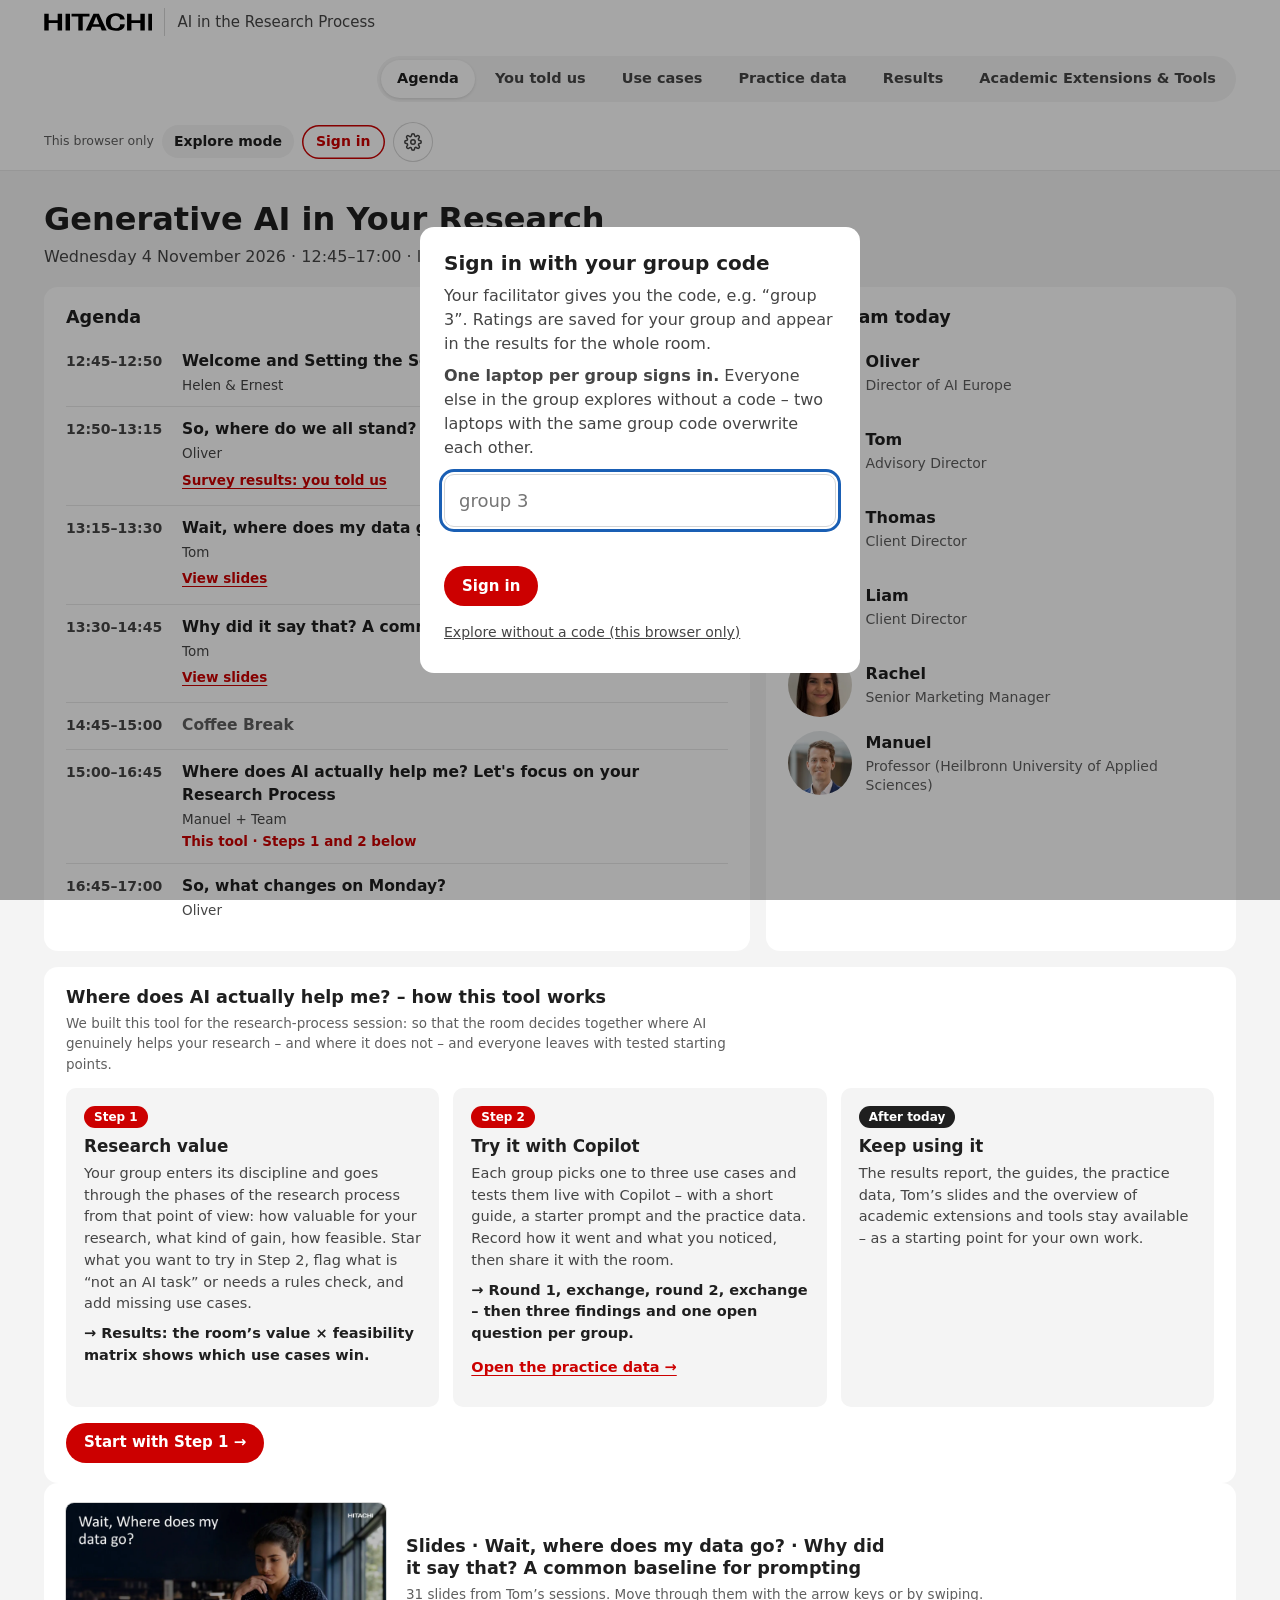
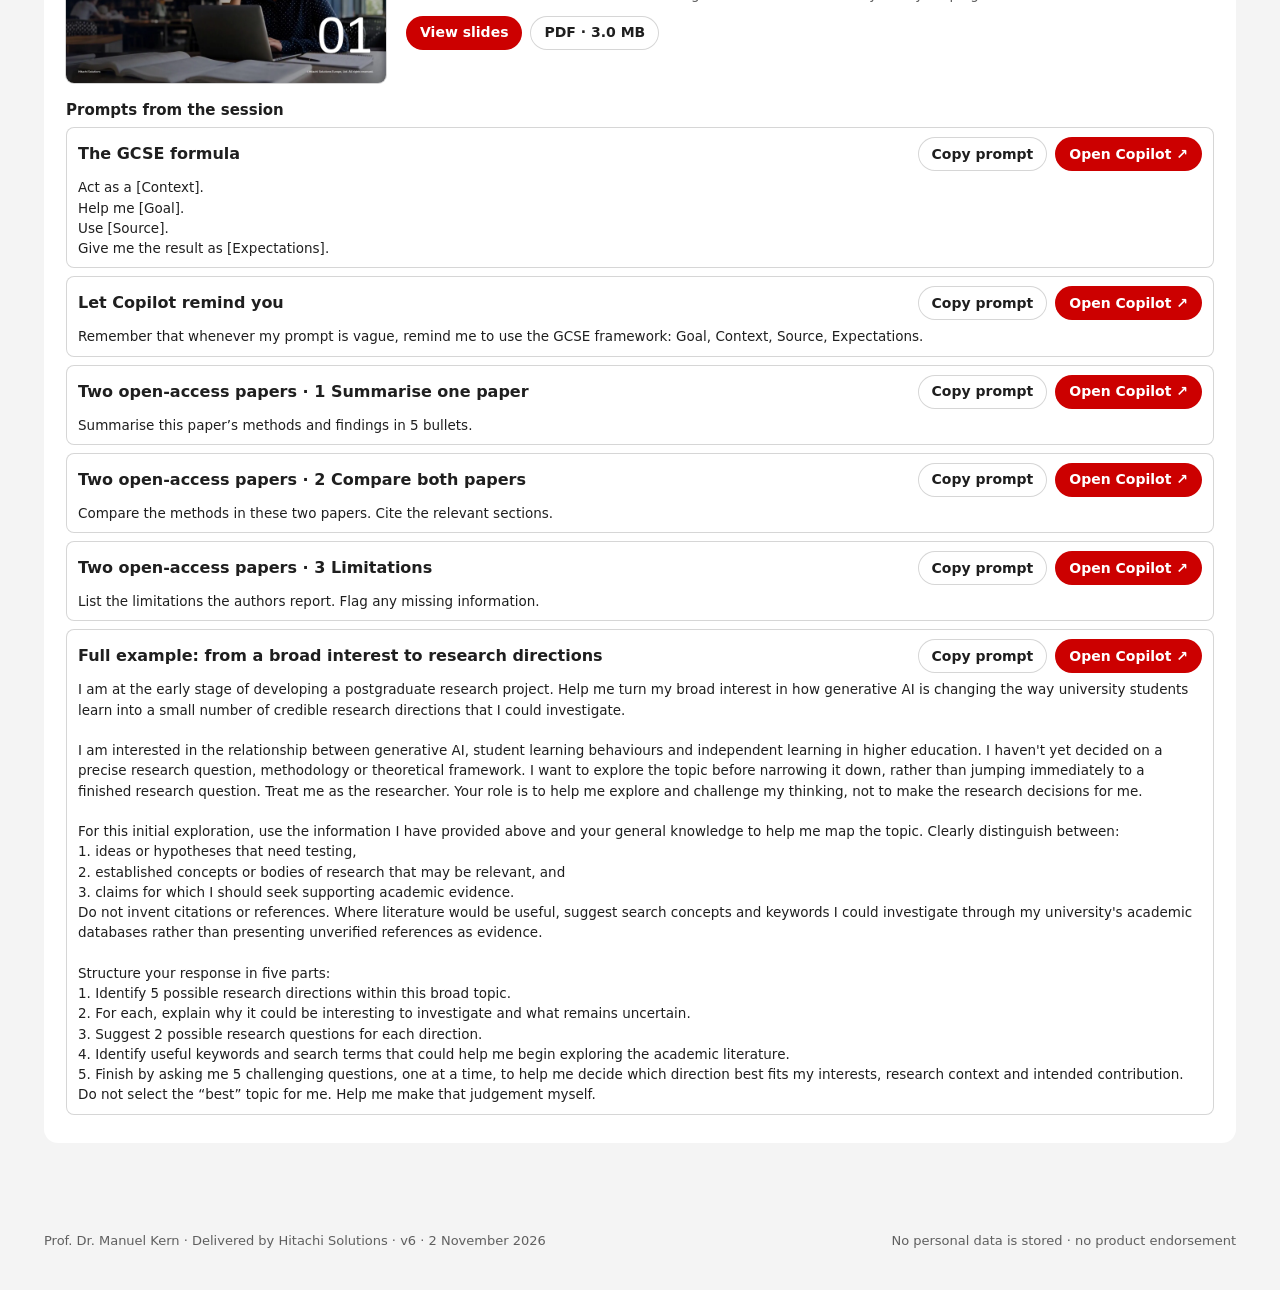
==== index.html @ 25ac7867 "Intro deck: add session-flow slide before 'From chat to agent' Co-Authored-By: Claude Opus 5.5 <nore" ====
<!doctype html>
<html lang="en">
<head>
<meta charset="utf-8">
<meta name="viewport" content="width=device-width, initial-scale=1">
<meta name="robots" content="noindex">
<link rel="icon" href="favicon.ico" sizes="32x32">
<link rel="icon" href="assets/icons/favicon.svg" type="image/svg+xml">
<link rel="apple-touch-icon" href="assets/icons/apple-touch-icon.png">
<title>AI in the Research Process</title>
<style>
/* Layout: sticky header with three views (Use cases · Results · Tools); work happens in a centred use-case window. Hitachi red, light theme. */
:root{
  --red:#CC0000; --red-dark:#A30000; --red-tint:#FDF2F2; --red-tint-2:#F8DEDE;
  --ink:#1F1F1F; --ink-2:#454545; --muted:#5F5F5F; --line:#D6D6D6; --line-2:#E8E8E8;
  --surface:#F4F4F4; --white:#FFFFFF;
  --green:#2F6410; --green-bg:#E6F2DD; --amber:#7A4700; --amber-bg:#FCEFD9; --grey:#6B6B6B;
  --radius:14px; --radius-s:9px;
  --font:"HitachiSans","Segoe UI",system-ui,-apple-system,Arial,sans-serif;
  color-scheme:light;
}
*{box-sizing:border-box}
html{scroll-behavior:smooth}
body{margin:0;font-family:var(--font);font-size:16px;line-height:1.5;color:var(--ink);background:var(--surface);-webkit-font-smoothing:antialiased}
h1,h2,h3,h4{margin:0;line-height:1.25;font-weight:700;text-wrap:balance}
p{margin:0}
button,input,select,textarea{font:inherit;-webkit-appearance:none;appearance:none}
button{cursor:pointer;border:0;background:transparent;color:var(--ink)}
a{color:var(--red)}
:focus-visible{outline:3px solid #1A5FB4;outline-offset:2px;border-radius:4px}
[hidden]{display:none !important}
.wrap{max-width:1240px;margin:0 auto;padding-inline:24px}
@media (max-width:640px){.wrap{padding-inline:16px}}
.sr{position:absolute;width:1px;height:1px;overflow:hidden;clip:rect(0 0 0 0);white-space:nowrap}

/* ---------- buttons ---------- */
.btn{display:inline-flex;align-items:center;justify-content:center;gap:8px;min-height:40px;padding:8px 18px;border-radius:999px;font-weight:600;font-size:15px;white-space:nowrap;text-decoration:none}
.btn-primary{background:var(--red);color:#fff}
.btn-primary:hover{background:var(--red-dark)}
.btn-ghost{background:#fff;color:var(--red);box-shadow:inset 0 0 0 1.5px var(--red)}
.btn-ghost:hover{background:var(--red-tint)}
.btn-quiet{background:#fff;color:var(--ink);box-shadow:inset 0 0 0 1px var(--line)}
.btn-quiet:hover{box-shadow:inset 0 0 0 1.5px var(--ink-2)}
.btn-dark{background:var(--ink);color:#fff}
.btn-sm{min-height:34px;padding:6px 14px;font-size:14px}
.btn[disabled]{opacity:.45;cursor:not-allowed}
.icon-btn{width:40px;height:40px;border-radius:50%;display:inline-grid;place-items:center;color:var(--ink-2);background:#fff;box-shadow:inset 0 0 0 1px var(--line)}
.icon-btn:hover{color:var(--ink);box-shadow:inset 0 0 0 1.5px var(--ink-2)}

/* ---------- header ---------- */
.top{position:sticky;top:0;z-index:30;background:#fff;border-bottom:1px solid var(--line-2)}
.top .wrap{display:flex;align-items:center;gap:20px;min-height:64px;flex-wrap:wrap;padding-block:8px}
.brand{display:flex;align-items:center;gap:12px;min-width:0}
.brand .hlogo{display:flex;flex-direction:column;gap:2px;line-height:1}
.brand .hlogo svg{height:18px;width:auto;color:#000;display:block}
.brand .hlogo b{font-size:20px;color:#000;letter-spacing:-.01em}
.brand .sep{width:1px;height:28px;background:var(--line)}
.brand .title{font-size:15px;color:var(--ink-2);white-space:nowrap}
.tabs{display:flex;gap:4px;background:var(--surface);border-radius:999px;padding:4px;margin-left:auto}
.tabs button{border-radius:999px;padding:8px 16px;font-weight:600;font-size:14.5px;color:var(--ink-2);min-height:36px}
.tabs button[aria-selected=true]{background:#fff;color:var(--ink);box-shadow:0 1px 3px rgba(0,0,0,.12)}
.ident{display:flex;align-items:center;gap:8px}
.ident select,.selectbox{min-height:36px;border:1px solid var(--line);border-radius:999px;padding:0 30px 0 12px;background:#fff url("data:image/svg+xml,%3Csvg xmlns='http://www.w3.org/2000/svg' width='10' height='6'%3E%3Cpath d='M1 1l4 4 4-4' stroke='%23454545' stroke-width='1.6' fill='none'/%3E%3C/svg%3E") no-repeat right 12px center;color:var(--ink);font-weight:600;font-size:14px}
.who{display:inline-block;max-width:min(60vw,360px);white-space:nowrap;overflow:hidden;text-overflow:ellipsis;font-size:14px;font-weight:600;background:var(--surface);border-radius:999px;padding:6px 12px}
.sync{font-size:12.5px;color:var(--muted);white-space:nowrap}
.sync.ok::before,.sync.err::before{content:"";display:inline-block;width:8px;height:8px;border-radius:50%;margin-right:6px;vertical-align:1px;background:var(--green)}
.sync.err{color:#9A2B00}
.sync.err::before{background:#C2410C}
@media (max-width:980px){.brand .sep,.brand .title{display:none}.tabs{margin-left:0;order:3;width:100%;justify-content:center}}

/* ---------- views ---------- */
main{padding-block:28px 64px}
.view-head{display:flex;flex-wrap:wrap;align-items:flex-end;justify-content:space-between;gap:16px;margin-bottom:18px}
.view-head h1{font-size:clamp(1.5rem,2.6vw,2rem)}
.view-head > div:first-child{flex:1 1 auto;min-width:0}
.view-head p{color:var(--ink-2);margin-top:6px}
.panel{background:#fff;border-radius:var(--radius);padding:20px 22px}

/* step switch */
.stepbar{display:flex;flex-wrap:wrap;align-items:center;gap:12px 18px;background:#fff;border-radius:var(--radius);padding:12px 16px;margin-bottom:16px}
.seg{display:inline-flex;background:var(--surface);border-radius:999px;padding:4px;gap:4px}
.seg button{border-radius:999px;padding:7px 14px;font-weight:600;font-size:14px;color:var(--ink-2);min-height:34px}
.seg button[aria-pressed=true]{background:var(--red);color:#fff}
.seg.dark button[aria-pressed=true]{background:var(--ink);color:#fff}
.stepbar p{font-size:14px;color:var(--ink-2);flex:1;min-width:240px}

/* phase tabs */
.phases{display:grid;grid-template-columns:repeat(auto-fill,minmax(150px,1fr));gap:8px;margin-bottom:16px}
.phase{min-width:0;text-align:left;background:#fff;border-radius:var(--radius-s);padding:10px 14px;box-shadow:inset 0 0 0 1px var(--line-2)}
.phase:hover{box-shadow:inset 0 0 0 1.5px var(--red)}
.phase .no{font-size:12px;font-weight:700;color:var(--red)}
.phase .nm{display:block;font-weight:700;font-size:15px;color:var(--ink)}
.phase .ct{display:block;font-size:12.5px;color:var(--muted);margin-top:2px}
.phase[aria-selected=true]{background:var(--red);box-shadow:none}
.phase[aria-selected=true] .no,.phase[aria-selected=true] .nm,.phase[aria-selected=true] .ct{color:#fff}

/* phase intro */
.intro{background:#fff;border-radius:var(--radius);margin-bottom:16px}
.intro summary{list-style:none;cursor:pointer;padding:16px 20px;display:flex;gap:12px;align-items:baseline;flex-wrap:wrap}
.intro summary::-webkit-details-marker{display:none}
.intro summary h2{font-size:1.2rem}
.intro summary .q{color:var(--ink-2);font-style:italic}
.intro summary .more{margin-left:auto;font-size:13.5px;font-weight:600;color:var(--red)}
.intro[open] summary .more::after{content:" ↑"}
.intro:not([open]) summary .more::after{content:" ↓"}
.intro .body{display:grid;grid-template-columns:repeat(3,1fr);gap:20px;padding:0 20px 18px}
.intro h3{font-size:12.5px;text-transform:uppercase;letter-spacing:.08em;color:var(--muted);margin-bottom:6px}
.intro ul{margin:0;padding-left:18px;font-size:14.5px;color:var(--ink-2)}
.intro li{margin:3px 0}
@media (max-width:860px){.intro .body{grid-template-columns:1fr}}

/* cards */
.cards{display:grid;grid-template-columns:repeat(auto-fill,minmax(260px,1fr));gap:14px}
.card{display:flex;flex-direction:column;gap:8px;text-align:left;background:#fff;border-radius:var(--radius);padding:16px 18px;min-height:150px;box-shadow:inset 0 0 0 1px var(--line-2);transition:box-shadow .15s}
.card:hover{box-shadow:inset 0 0 0 1.5px var(--red),0 6px 18px rgba(0,0,0,.06)}
.card[aria-current=true]{box-shadow:inset 0 0 0 2px var(--red)}
.card h3{font-size:16px;color:var(--ink)}
.card p{font-size:14px;color:var(--ink-2);display:-webkit-box;-webkit-line-clamp:2;-webkit-box-orient:vertical;overflow:hidden}
.card .foot{margin-top:auto;display:flex;flex-wrap:wrap;gap:6px;align-items:center}
.card.add{align-items:center;justify-content:center;color:var(--red);font-weight:700;box-shadow:inset 0 0 0 1.5px dashed var(--red);border:1.5px dashed var(--red);background:transparent}
.pill{display:inline-flex;align-items:center;gap:6px;font-size:12.5px;font-weight:600;border-radius:999px;padding:3px 10px;background:var(--surface);color:var(--ink-2)}
.pill.rated{background:var(--red-tint);color:var(--red-dark)}
.pill.hi{background:var(--ink);color:#fff}
.pill.notai{background:var(--ink);color:#fff}
.pill.room{background:#fff;color:var(--ink-2);box-shadow:inset 0 0 0 1px var(--line)}
.pill.v::before{content:"";width:9px;height:9px;border-radius:50%;background:var(--vc)}
.star{color:var(--red)}

/* drawer */
/* the use case opens as a large centred window; full screen on phones */
.scrim{position:fixed;inset:0;background:rgba(0,0,0,.42);z-index:40}
.drawer{position:fixed;top:4vh;bottom:4vh;left:50%;transform:translateX(-50%);width:min(1040px,calc(100% - 48px));background:#fff;z-index:50;display:flex;flex-direction:column;border-radius:var(--radius);box-shadow:0 24px 64px rgba(0,0,0,.24);overflow:hidden;animation:dlgIn .18s ease-out}
@keyframes dlgIn{from{opacity:0;transform:translate(-50%,12px)}to{opacity:1;transform:translateX(-50%)}}
@media (prefers-reduced-motion:reduce){.drawer{animation:none}}
.drawer header{display:flex;align-items:flex-start;gap:12px;padding:22px 32px 16px;border-bottom:1px solid var(--line-2)}
.drawer header h2{font-size:1.5rem;flex:1}
.drawer .scroll{overflow-y:auto;padding:22px 32px 36px;display:flex;flex-direction:column;gap:20px;flex:1}
@media (max-width:700px){.drawer{top:0;bottom:0;left:0;transform:none;width:100%;border-radius:0;animation:none}.drawer header{padding:18px 18px 12px}.drawer header h2{font-size:1.25rem}.drawer .scroll{padding:16px 18px 28px}}
.drawer .desc{color:var(--ink-2)}
.meta{display:flex;flex-direction:column;gap:6px;font-size:13.5px;color:var(--ink-2)}
.meta b{color:var(--ink)}
.block{border-top:1px solid var(--line-2);padding-top:16px;display:flex;flex-direction:column;gap:12px}
.block h3{font-size:12.5px;text-transform:uppercase;letter-spacing:.08em;color:var(--red)}
.block.tech h3{color:var(--ink)}
.q-label{font-weight:600;font-size:14.5px}
.q-hint{font-size:13px;color:var(--muted)}
.scale{display:flex;gap:6px;margin-top:6px}
.scale button{width:44px;height:40px;border-radius:9px;background:var(--surface);color:var(--ink);font-weight:700}
.scale button:hover{background:var(--red-tint-2)}
.scale button[aria-pressed=true]{background:var(--red);color:#fff}
.chips{display:flex;flex-wrap:wrap;gap:6px;margin-top:6px}
.chips button{border-radius:999px;padding:7px 13px;font-size:14px;font-weight:600;background:var(--surface);color:var(--ink);min-height:36px}
.chips button:hover{background:var(--red-tint-2)}
.chips button[aria-pressed=true]{background:var(--red);color:#fff}
.toggles{display:flex;flex-wrap:wrap;gap:8px}
.toggle{display:inline-flex;align-items:center;gap:8px;border-radius:999px;padding:7px 13px;font-size:14px;font-weight:600;background:#fff;color:var(--ink);box-shadow:inset 0 0 0 1px var(--line);min-height:36px}
.toggle[aria-pressed=true]{background:var(--ink);color:#fff;box-shadow:none}
.toggle.warn[aria-pressed=true]{background:var(--amber-bg);color:var(--amber);box-shadow:inset 0 0 0 1px #E6C48A}
.roomline{font-size:13.5px;background:var(--surface);border-radius:8px;padding:8px 12px;color:var(--ink-2)}
.later{font-size:14px;color:var(--muted);background:var(--surface);border-radius:8px;padding:10px 12px}
.trow{display:grid;grid-template-columns:28px 1fr;gap:10px;align-items:start;font-size:14px}
.trow b{display:block}
.trow span{color:var(--ink-2)}
.fit{width:26px;height:26px;border-radius:50%;display:inline-grid;place-items:center;font-weight:700;font-size:13px}
.fit-y{background:var(--green-bg);color:var(--green)}
.fit-p{background:var(--amber-bg);color:var(--amber)}
.fit-n{background:#E4E4E4;color:#3A3A3A}
.fit-o{background:#fff;color:var(--muted);box-shadow:inset 0 0 0 1.5px var(--line)}
.fit-t{background:var(--ink);color:#fff}
.tools{display:flex;flex-wrap:wrap;gap:6px;margin-top:4px}
.tools span{font-size:13px;background:#fff;border-radius:999px;padding:2px 10px;box-shadow:inset 0 0 0 1px var(--line);color:var(--ink)}
.tools em{font-style:normal;color:var(--muted);font-size:12px}
.verdict{display:inline-flex;align-items:center;gap:8px;font-weight:700;font-size:14px;color:var(--ink)}
.verdict::before{content:"";width:11px;height:11px;border-radius:50%;background:var(--vc)}
.hiwarn{font-size:13.5px;background:var(--ink);color:#fff;border-radius:8px;padding:8px 12px}
.field{display:flex;flex-direction:column;gap:6px}
.field label{font-weight:600;font-size:14.5px}
.field input,.field textarea{border:1px solid var(--line);border-radius:9px;padding:10px 12px;background:#fff;color:var(--ink);font-size:15px}
.field textarea{min-height:96px;resize:vertical}

/* results */
.res-grid{display:grid;grid-template-columns:1.3fr 1fr;gap:16px;align-items:start}
@media (max-width:1000px){.res-grid{grid-template-columns:1fr}}
.panel h2{font-size:1.1rem}
.panel .sub{font-size:13.5px;color:var(--muted);margin-top:4px}
.ptools{display:flex;flex-wrap:wrap;gap:10px;align-items:center;justify-content:space-between;margin-bottom:10px}
#matrix svg{width:100%;height:auto;display:block}
.legend{display:flex;flex-wrap:wrap;gap:10px 14px;font-size:12.5px;color:var(--ink-2);margin-top:8px}
.legend span{display:inline-flex;align-items:center;gap:6px}
.legend i{width:10px;height:10px;border-radius:50%;display:inline-block}
.rank{list-style:none;margin:10px 0 0;padding:0}
.rank li{display:grid;grid-template-columns:30px 1fr auto;gap:10px;align-items:center;padding:9px 4px;border-bottom:1px solid var(--line-2);cursor:pointer}
.rank li:hover{background:var(--red-tint)}
.rank .n{width:26px;height:26px;border-radius:50%;color:#fff;font-size:12px;font-weight:700;display:grid;place-items:center}
.rank b{display:block;font-size:14.5px;line-height:1.3}
.rank small{font-size:12.5px;color:var(--muted)}
.rank .sc{font-size:13px;font-weight:700;color:var(--ink);font-variant-numeric:tabular-nums;white-space:nowrap}
.lists{display:grid;grid-template-columns:1fr 1fr;gap:16px;margin-top:16px}
@media (max-width:760px){.lists{grid-template-columns:1fr}}
.lists ul{margin:8px 0 0;padding-left:18px;font-size:14.5px}
.lists li{margin:4px 0;cursor:pointer}
.lists small{color:var(--muted)}
.fd-grid{display:grid;grid-template-columns:1fr 1fr;gap:16px;margin-top:16px}
@media (max-width:900px){.fd-grid{grid-template-columns:1fr}}
.fd-form{display:flex;flex-direction:column;gap:10px;margin-top:10px}
.fd-form textarea{min-height:56px}
.fdt{border-top:1px solid var(--line-2);padding:10px 0}
.fdt h3{font-size:14px;margin-bottom:4px}
.fdt ul{margin:0;padding-left:18px;font-size:14px;color:var(--ink-2)}
.fdt p{font-size:14px;color:var(--ink-2);margin-top:4px}
.report{margin-top:16px;border-top:4px solid var(--red)}
.rk{display:grid;grid-template-columns:repeat(4,1fr);gap:12px;margin:14px 0}
.rk div{background:var(--surface);border-radius:var(--radius-s);padding:12px 14px}
.rk b{display:block;font-size:1.6rem;line-height:1.1;color:var(--red);font-variant-numeric:tabular-nums}
.rk span{font-size:13px;color:var(--ink-2)}
@media (max-width:700px){.rk{grid-template-columns:repeat(2,1fr)}}
.rgrid{display:grid;grid-template-columns:1.2fr 1fr;gap:20px}
@media (max-width:900px){.rgrid{grid-template-columns:1fr}}
.rgrid > div{min-width:0}
.report h3{font-size:1rem;margin:12px 0 6px}
.rlist{margin:0;padding-left:20px;font-size:14px}
.rlist li{margin:4px 0}
.rlist small{color:var(--muted)}
.rnote{font-size:13px;color:var(--muted);margin-top:10px}
.gains{display:grid;grid-template-columns:repeat(4,1fr);gap:12px}
.gains > div{background:var(--surface);border-radius:var(--radius-s);padding:10px 12px;min-width:0}
.gains b{display:block;font-size:1.3rem;color:var(--red)}
.gains span{font-weight:600;font-size:13px}
.gains ul{margin:6px 0 0;padding-left:16px;font-size:13px;color:var(--ink-2)}
@media (max-width:700px){.gains{grid-template-columns:repeat(2,1fr)}}
.empty{color:var(--muted);font-size:14.5px;padding:8px 0}

/* tools view */
.tchips{display:flex;flex-wrap:wrap;gap:6px;margin-bottom:16px}
.tchips button{border-radius:999px;padding:7px 13px;font-size:14px;font-weight:600;background:#fff;color:var(--ink);box-shadow:inset 0 0 0 1px var(--line);min-height:36px}
.tchips button[aria-pressed=true]{background:var(--red);color:#fff;box-shadow:none}
.tgrid{columns:2;column-gap:16px}
@media (max-width:900px){.tgrid{columns:1}}
.tcat{break-inside:avoid;display:inline-block;width:100%;margin-bottom:16px}
.tcat h2{font-size:1.02rem;display:flex;justify-content:space-between}
.tcat h2 span{font-weight:400;color:var(--muted);font-size:13px}
.tool{display:grid;grid-template-columns:1fr auto;gap:2px 12px;padding:10px 0;border-top:1px solid var(--line-2);font-size:14px}
.tool a,.tool .nm{font-weight:700;color:var(--ink);text-decoration:none}
.tool a:hover{color:var(--red);text-decoration:underline}
.tool .nt{grid-column:1/-1;color:var(--ink-2)}
.typ{font-size:11.5px;font-weight:700;border-radius:999px;padding:1px 8px;margin-left:6px;background:var(--surface);color:var(--ink-2)}
.stars{display:inline-flex;align-items:center;gap:6px;font-size:13px;font-weight:700;white-space:nowrap}
.stars .bar{width:48px;height:6px;border-radius:3px;background:var(--line-2);overflow:hidden}
.stars .bar i{display:block;height:100%;background:var(--red)}
.stars small{font-weight:400;color:var(--muted)}
.stars.low{color:var(--muted)}
.stars.low .bar i{background:#ABABAB}
.stars.nr{font-weight:400;color:var(--muted)}
.note{font-size:13px;color:var(--muted);margin-top:8px}

/* modal (facilitator menu, login) */
.modal{position:fixed;inset:0;z-index:60;display:grid;place-items:center;padding:16px;background:rgba(0,0,0,.35)}
.modal .box{background:#fff;border-radius:var(--radius);width:min(620px,100%);max-height:90vh;overflow:auto;padding:24px}
.modal .box h2{font-size:1.25rem}
.modal section{border-top:1px solid var(--line-2);padding-top:14px;margin-top:14px;display:flex;flex-direction:column;gap:10px}
.modal section h3{font-size:14.5px}
.modal .row{display:flex;flex-wrap:wrap;gap:8px}
.modal textarea{width:100%;min-height:90px;border:1px solid var(--line);border-radius:9px;padding:10px;font:13px/1.4 ui-monospace,Menlo,Consolas,monospace;color:var(--ink);background:#fff}
.login .box{width:min(440px,100%);text-align:left}
.login p{color:var(--ink-2);margin-top:8px}
.login input{width:100%;margin-top:14px;border:1.5px solid var(--line);border-radius:10px;padding:12px 14px;font-size:18px;color:var(--ink);background:#fff}
.login .err{color:#9A2B00;font-size:14px;margin-top:8px;min-height:1.2em}
.login .acts{display:flex;flex-wrap:wrap;gap:10px;margin-top:14px;align-items:center}
.login .acts .link{font-size:14px;color:var(--ink-2);text-decoration:underline;padding:6px 0}

.toast{position:fixed;left:50%;bottom:24px;transform:translateX(-50%);background:var(--ink);color:#fff;padding:10px 18px;border-radius:999px;font-size:14px;z-index:70;opacity:0;transition:opacity .2s;pointer-events:none}
.toast.show{opacity:1}
footer{font-size:13px;color:var(--muted);padding-block:24px 40px}
footer .wrap{display:flex;flex-wrap:wrap;gap:8px 24px;justify-content:space-between}
@media (prefers-reduced-motion:reduce){*{transition:none !important;scroll-behavior:auto !important}}

/* Step 2 · Copilot tests */
.pill.test{background:var(--ink);color:#fff}
.card.tested{box-shadow:inset 0 0 0 2px var(--ink)}
.howto{margin:0;padding-left:20px;font-size:14px;color:var(--ink-2)}
.howto li{margin:3px 0}
.toggle[disabled]{opacity:.5;cursor:not-allowed}
.tests{list-style:none;margin:10px 0 0;padding:0}
.tests li{padding:10px 4px;border-top:1px solid var(--line-2);cursor:pointer;font-size:14.5px}
.tests li:hover{background:var(--red-tint)}
.tests li small{color:var(--muted)}
.tests li p{margin-top:4px;color:var(--ink-2);font-size:14px}
#resPhase{margin-bottom:14px}

/* PDF export of the results view (browser print → Save as PDF) */
#mcpBox{scroll-margin-top:150px}
/* use-case details */
.ux{display:flex;flex-direction:column;gap:14px;border-top:1px solid var(--line-2);border-bottom:1px solid var(--line-2);padding:14px 0}
.ux h4{font-size:12.5px;text-transform:uppercase;letter-spacing:.06em;color:var(--red);margin:0 0 4px}
.ux p,.ux li{font-size:14.5px;color:var(--ink-2)}
.ux-pr{display:grid;grid-template-columns:1fr 1fr;gap:14px}
@media (max-width:560px){.ux-pr{grid-template-columns:1fr}}
.ux-steps{margin:0;padding-left:20px;display:flex;flex-direction:column;gap:3px}
.ux-tech{background:var(--surface);border-radius:var(--radius-s);padding:12px 14px;display:flex;flex-direction:column;gap:8px}
.ux-routes{display:flex;flex-wrap:wrap;gap:6px}
.route{font-size:12px;font-weight:700;border-radius:999px;padding:3px 10px;background:#fff;color:var(--ink-2);box-shadow:inset 0 0 0 1px var(--line)}
.route.main{background:var(--ink);color:#fff;box-shadow:none}
.ux-row{display:grid;grid-template-columns:140px minmax(0,1fr);gap:8px;align-items:start;font-size:14px}
@media (max-width:560px){.ux-row{grid-template-columns:minmax(0,1fr);gap:4px}}
.ux-l{font-weight:700;color:var(--ink);font-size:13px;padding-top:3px}
.ux-row > div{display:flex;flex-wrap:wrap;gap:6px;align-items:center}
.pk,.tk{display:inline-flex;gap:5px;align-items:center;font-size:13px;border-radius:6px;padding:5px 9px;min-height:28px;background:#fff;box-shadow:inset 0 0 0 1px var(--line);color:var(--ink);text-decoration:none;max-width:100%;overflow:hidden;text-overflow:ellipsis;white-space:nowrap}
.pk b{color:var(--red)}
.pk:hover,.tk:hover{box-shadow:inset 0 0 0 1.5px var(--ink-2)}
.tk.repo{display:inline-block;font-family:ui-monospace,Menlo,Consolas,monospace;font-size:12px;white-space:normal;overflow-wrap:anywhere}
.ux-con{list-style:none;margin:0;padding:0;display:flex;flex-direction:column;gap:5px;width:100%}
.ux-con li{display:flex;flex-wrap:wrap;align-items:center;gap:6px}
.ux-row .linkbtn{font-size:13.5px}
.ux-method dl{margin:0;display:grid;grid-template-columns:minmax(0,150px) minmax(0,1fr);gap:6px 12px}
.ux-method dt{font-weight:700;font-size:14px;color:var(--ink)}
.ux-method dd{margin:0;font-size:14px;color:var(--ink-2)}
@media (max-width:560px){.ux-method dl{grid-template-columns:minmax(0,1fr)}.ux-method dd{margin-bottom:6px}}
.ux-refs-h{font-size:13px;font-weight:700;color:var(--ink);margin-top:10px !important}
.ux-refs{margin:4px 0 0;padding-left:18px;display:flex;flex-direction:column;gap:4px}
.ux-refs li{font-size:13px;color:var(--ink-2);overflow-wrap:anywhere}
.gseg{margin:10px 0 12px}
.pfiles{margin:4px 0 10px;padding-left:18px;display:flex;flex-direction:column;gap:4px;font-size:14px}
.pfiles li{overflow-wrap:anywhere}
.pfiles b{color:var(--red)}
.levels{margin-bottom:14px}
.lv-grid{list-style:none;margin:12px 0 0;padding:0;display:grid;grid-template-columns:repeat(4,minmax(0,1fr));gap:10px}
@media (max-width:900px){.lv-grid{grid-template-columns:repeat(2,minmax(0,1fr))}}
@media (max-width:520px){.lv-grid{grid-template-columns:minmax(0,1fr)}}
.lv-grid li{background:var(--surface);border-radius:var(--radius-s);padding:12px 14px;display:flex;flex-direction:column;gap:4px}
.lv-grid b{font-size:15.5px}
.lv-grid p{font-size:13.5px;color:var(--ink-2)}
.lv-n{font-size:12px;font-weight:700;text-transform:uppercase;letter-spacing:.05em;color:var(--red)}
.lvl{font-size:12px;font-weight:600;border-radius:999px;padding:3px 9px;color:var(--muted);box-shadow:inset 0 0 0 1px var(--line-2);background:#fff}
.lvl.on{color:var(--ink);box-shadow:inset 0 0 0 1.5px var(--ink-2)}
/* the ladder in each use case: levels 1–3 side by side in the wide window, level 4 where it fits */
.ladder{margin:12px 0}
.ladder h4{font-size:12.5px;text-transform:uppercase;letter-spacing:.06em;color:var(--red);margin:0 0 8px}
.ladder ol{list-style:none;margin:0;padding:0;display:grid;grid-template-columns:repeat(auto-fit,minmax(200px,1fr));gap:10px}
.ladder li{background:#fff;box-shadow:inset 0 0 0 1px var(--line-2);border-radius:var(--radius-s);padding:12px 14px;display:flex;flex-direction:column;gap:6px;font-size:14px;color:var(--ink-2)}
.ladder .ln{font-size:12.5px;font-weight:700;color:var(--ink)}
.ladder .linkbtn{align-self:flex-start;font-size:13px}
.ladder .lnote{font-size:12.5px;color:var(--muted);margin:0;padding-top:6px;border-top:1px solid var(--line-2)}
.studio-ov{margin-top:14px;background:var(--surface);border-radius:var(--radius-s);padding:10px 14px}
.studio-ov summary{font-weight:700;cursor:pointer}
.studio-ov table{width:100%;border-collapse:collapse;margin-top:8px;font-size:14px}
.studio-ov th,.studio-ov td{text-align:left;vertical-align:top;padding:8px 10px;border-top:1px solid var(--line-2)}
.studio-ov th{font-size:12.5px;color:var(--muted);font-weight:700}
.studio-ov td:first-child{width:24%}.studio-ov td:nth-child(2){width:14%;color:var(--muted)}
@media (max-width:700px){.studio-ov thead{display:none}.studio-ov tr,.studio-ov td{display:block;width:auto !important}.studio-ov td{border-top:0;padding:2px 0}.studio-ov tr{border-top:1px solid var(--line-2);padding:8px 0}}
.pill.ex{background:var(--amber-bg);color:var(--amber)}
.exnote{background:var(--amber-bg);color:var(--amber);border-radius:var(--radius-s);padding:8px 12px;font-size:14px}
.dl-item.flash{animation:flash 1.8s ease-out}
@keyframes flash{0%{background:var(--red-tint-2)}100%{background:transparent}}
@media (prefers-reduced-motion:reduce){.dl-item.flash{animation:none;outline:2px solid var(--red)}}

/* ---------- slides ---------- */
.slides-panel h3{font-size:15px;margin:18px 0 4px}
.sl-head{display:grid;grid-template-columns:minmax(0,320px) minmax(0,1fr);gap:20px;align-items:center}
.sl-head .row{display:flex;flex-wrap:wrap;gap:8px;margin-top:12px}
.sl-thumb{padding:0;border-radius:8px;overflow:hidden;box-shadow:0 0 0 1px var(--line);line-height:0}
.sl-thumb img{width:100%;height:auto;display:block}
.sl-thumb:hover{box-shadow:0 0 0 2px var(--ink-2)}
@media (max-width:640px){.sl-head{grid-template-columns:minmax(0,1fr)}}
.viewer{position:fixed;inset:0;z-index:70;background:#141414;display:flex;flex-direction:column}
.vw-bar{display:flex;align-items:center;gap:10px;padding:10px 16px;color:#fff}
.vw-bar h2{flex:1;min-width:0;font-size:15px;font-weight:600;overflow:hidden;text-overflow:ellipsis;white-space:nowrap}
.vw-no{font-size:14px;font-variant-numeric:tabular-nums;color:#E0E0E0;white-space:nowrap}
.vw-stage{flex:1;min-height:0;display:grid;grid-template-columns:52px minmax(0,1fr) 52px;grid-template-rows:minmax(0,1fr);align-items:center;gap:8px;padding:0 8px 16px}
.vw-stage img{width:100%;height:100%;object-fit:contain;cursor:pointer;user-select:none;-webkit-user-select:none}
.vw-nav{width:48px;height:48px;border-radius:50%;display:grid;place-items:center;color:#fff;background:rgba(255,255,255,.14)}
.vw-nav:hover:not(:disabled){background:rgba(255,255,255,.26)}
.vw-nav:disabled{opacity:.3;cursor:default}
.viewer :focus-visible{outline-color:#8AB4F8}
@media (max-width:640px){.vw-bar h2{display:none}.vw-bar .vw-no{flex:1}.vw-stage{position:relative;grid-template-columns:minmax(0,1fr);padding:0 0 12px}.vw-nav{position:absolute;top:50%;transform:translateY(-50%);z-index:1;width:40px;height:40px;background:rgba(0,0,0,.45)}#vwPrev{left:6px}#vwNext{right:6px}}

@media print{
  @page{size:A4;margin:14mm}
  body{background:#fff;font-size:11pt}
  .top .tabs,.ident,#view-agenda,#view-survey,#view-cases,#view-data,#view-tools,.drawer,.scrim,.modal,.viewer,.toast,.no-print,#resPhase,.view-head .seg{display:none !important}
  #view-results{display:block !important}
  .top{position:static;border-bottom:2px solid var(--red)}
  .brand .sep,.brand .title{display:inline-block !important}
  .wrap{max-width:none;padding-inline:0}
  main{padding-block:10px 0}
  .panel{padding:10px 0;border-radius:0;break-inside:avoid}
  .res-grid{display:block !important}
  .res-grid > .panel:first-child{break-inside:auto}
  #matrix{break-inside:avoid}
  h2,h3{break-after:avoid}
  .gtable{overflow:visible}
  .gtable table{table-layout:fixed;font-size:9pt}
  #groups td,#groups th{white-space:normal !important;min-width:0 !important}
  .report .ptools .sub,#reportBody > .sub{display:none !important}
  .rank li.pmore{display:none}
  .rank li.pnote{display:block !important}
  #matrix svg{max-width:170mm;margin-inline:auto}
  .res-grid > .panel:last-child,.lists > .panel,.tests{break-inside:auto}
  #groups .sub,#rankSub,#tests .sub,.lists .sub,#resDisc,.backbar,.topstrip{display:none !important}
  .mx-scroll{overflow:visible !important}
  .mx-scroll svg{min-width:0 !important}
  .lists,.fd-grid,.rgrid{display:block}
  .rank li{padding:5px 2px}
  .rank b{font-size:10pt}
  .res-grid > .panel,.lists > .panel,.fd-grid > .panel{margin-bottom:10px}
  .rank li,.tests li,.lists li{cursor:auto}
  #fdForm{display:none}
  .report{border-top:2px solid var(--red);break-before:page}
  .gains,.rk{grid-template-columns:repeat(4,1fr) !important}
  a{color:inherit;text-decoration:none}
  footer{padding-block:8px 0}
  *{-webkit-print-color-adjust:exact;print-color-adjust:exact}
}

/* Step 2 · guide and priority sorting */
.sortnote{grid-column:1/-1;font-size:14px;color:var(--ink-2);margin:0 0 2px}
.rankno{font-size:12px;font-weight:700;color:var(--red);letter-spacing:.02em}
.card.low{box-shadow:inset 0 0 0 1.5px var(--line);border:1.5px dashed var(--line)}
/* use cases the pre-workshop survey asked for: a quiet red outline, explained by the key above the cards */
.card.wish{border:1.5px solid rgba(204,0,0,.45)}
.card.low.wish{border-style:dashed;border-color:rgba(204,0,0,.45)}
.wishkey{grid-column:1/-1;display:flex;align-items:center;gap:8px;font-size:13px;color:var(--ink-2)}
.wishkey i{width:22px;height:14px;border-radius:4px;border:1.5px solid rgba(204,0,0,.45);flex:none}
.wishq{border-left:3px solid rgba(204,0,0,.45);padding:6px 0 6px 12px;font-size:14px;color:var(--ink-2)}
.wishq b{display:block;font-size:13px;color:var(--ink);margin-bottom:4px}
.wishq q{display:block;font-style:italic}
.wishq q+q{margin-top:4px}
.sr-only{position:absolute;width:1px;height:1px;padding:0;margin:-1px;overflow:hidden;clip:rect(0 0 0 0);white-space:nowrap;border:0}
.guide{background:var(--surface);border-radius:10px;padding:0 14px}
.guide summary{cursor:pointer;font-weight:700;padding:12px 0;list-style:none;display:flex;justify-content:space-between;gap:12px;align-items:baseline}
.guide summary::-webkit-details-marker{display:none}
.guide summary::after{content:"↓";color:var(--red);flex:none}
.guide[open] summary::after{content:"↑"}
.guide > p{font-size:14px;color:var(--ink-2);margin:6px 0}
.guide .howto{margin:6px 0 10px}
.prompt{background:#fff;border-radius:8px;padding:10px 12px;margin:8px 0;box-shadow:inset 0 0 0 1px var(--line)}
.prompt .ptools{margin-bottom:6px;flex-wrap:wrap;gap:8px}
.prompt .ptools .row{display:flex;gap:8px;flex-wrap:wrap}
.prompt a.btn{text-decoration:none}
.prompt pre{white-space:pre-wrap;word-wrap:break-word;font:13.5px/1.5 var(--font);color:var(--ink);margin:0}
.limit{background:var(--amber-bg);color:var(--amber) !important;border-radius:8px;padding:8px 10px}
.guide:last-child{margin-bottom:4px}

/* Results · group picker and overview */
.scopebar{display:flex;gap:10px;align-items:center;flex-wrap:wrap}
.scopepick{font:inherit;font-size:14px;font-weight:600;color:var(--ink);background:#fff;border:1.5px solid var(--ink);border-radius:999px;padding:8px 14px;min-height:42px}
#groups{margin-bottom:16px}
.gtable{overflow-x:auto}
.gtable table{width:100%;border-collapse:collapse;font-size:14px}
.gtable th,.gtable td{text-align:left;padding:9px 10px;border-bottom:1px solid var(--line);vertical-align:top}
.gtable thead th{font-size:12px;text-transform:uppercase;letter-spacing:.04em;color:var(--ink-2)}
.gtable tbody tr{cursor:pointer}
.gtable tbody tr:hover,.gtable tbody tr:focus-visible{background:var(--surface);outline:none}
.gtable tbody th,#groups td:nth-child(3),#groups td:nth-child(5),#groups td:nth-child(6),#dlPairs td:nth-child(1),#dlPairs td:nth-child(2){white-space:nowrap}
#dlPairs td:nth-child(3){min-width:220px}
#groups td:nth-child(4){min-width:200px}

/* Academic tools · MCP */
.mcp{grid-column:1/-1;display:flex;flex-wrap:wrap;align-items:center;gap:6px;font-size:13px;color:var(--ink-2);margin-top:4px}
.mcpb{display:inline-block;font-size:11.5px;font-weight:700;border-radius:4px;padding:2px 7px;text-decoration:none;letter-spacing:.02em}
.mcpb.o{background:var(--ink);color:#fff}
.mcpb.c{background:#fff;color:var(--ink);box-shadow:inset 0 0 0 1.5px var(--ink)}
a.mcpb:hover{background:var(--red);color:#fff;box-shadow:none}
.mcpr{font-size:11.5px;font-weight:700;color:#2F6410;background:#EEF7E7;border-radius:4px;padding:2px 7px}
.mcpr.loc{color:var(--ink-2);background:var(--surface)}
.tchips button.mcpf{box-shadow:inset 0 0 0 1.5px var(--ink)}
.tchips button.mcpf[aria-pressed=true]{background:var(--ink);color:#fff}
.infobox{margin-bottom:16px;border-left:4px solid var(--red)}
.infobox summary{cursor:pointer;list-style:none;display:flex;justify-content:space-between;gap:12px;align-items:center}
.infobox summary::-webkit-details-marker{display:none}
.infobox summary::after{content:"Show ↓";font-size:13px;font-weight:700;color:var(--red);flex:none}
.infobox[open] summary::after{content:"Hide ↑"}
.infobox summary small{display:block;color:var(--muted);font-size:13.5px;margin-top:2px}
.ib-grid{display:grid;grid-template-columns:3fr 2fr;gap:24px;margin-top:14px;font-size:14.5px;color:var(--ink-2)}
@media (max-width:900px){.ib-grid{grid-template-columns:1fr}}
.ib-grid h3{font-size:14.5px;color:var(--ink);margin:12px 0 4px}
.ib-grid h3:first-child{margin-top:0}
.ib-grid ol,.ib-grid ul{margin:4px 0 0;padding-left:20px}
.ib-grid li{margin:3px 0}
.ib-check{background:var(--surface);border-radius:10px;padding:14px 16px}
.mcp.m365{gap:5px}
.mlab{font-size:11.5px;font-weight:700;color:var(--muted);margin-right:2px}
.msb{display:inline-block;font-size:11.5px;font-weight:600;border-radius:4px;padding:2px 7px;background:#EAF1FB;color:#0B4A8F;text-decoration:none}
a.msb:hover{background:#0B4A8F;color:#fff}
.msb.cp{background:#0B4A8F;color:#fff}

/* Agenda */
.ag-grid{display:grid;grid-template-columns:3fr 2fr;gap:16px;margin-bottom:16px}
@media (max-width:900px){.ag-grid{grid-template-columns:1fr}}
.agenda{list-style:none;margin:10px 0 0;padding:0}
.agenda li{display:grid;grid-template-columns:104px 1fr auto;gap:12px;align-items:baseline;padding:11px 0;border-top:1px solid var(--line-2)}
.agenda li:first-child{border-top:0}
.agenda .t{font-weight:700;font-variant-numeric:tabular-nums;color:var(--ink-2);font-size:14px}
.agenda b{display:block;font-size:15.5px}
.agenda small{display:block;color:var(--ink-2);font-size:13.5px;margin-top:2px}
.agenda small.here{color:var(--red);font-weight:700}
.agenda li.brk b{font-weight:600;color:var(--muted)}
.agenda li.live{background:#FDF2F2;box-shadow:inset 4px 0 0 var(--red);padding-left:12px;border-radius:6px}
.agenda .now{background:var(--red);color:#fff;font-size:12px;font-weight:700;border-radius:999px;padding:2px 9px}
@media (max-width:520px){.agenda li{grid-template-columns:1fr auto}.agenda .t{grid-column:1/-1}}
.team{display:grid;gap:14px;margin-top:12px}
.member{display:flex;gap:14px;align-items:center}
.member img,.member .avatar{width:64px;height:64px;border-radius:50%;flex:none;object-fit:cover}
.member .avatar{display:grid;place-items:center;background:var(--surface);color:var(--ink);font-weight:700;font-size:18px;box-shadow:inset 0 0 0 1px var(--line)}
.member b{display:block}
.member small{display:block;color:var(--muted);font-size:14px;line-height:1.35;margin-top:2px}
.steps-ov .sub{max-width:80ch}
.ov-grid{display:grid;grid-template-columns:1fr 1fr 1fr;gap:14px;margin:14px 0 16px}
@media (max-width:900px){.ov-grid{grid-template-columns:1fr}}
.ov{background:var(--surface);border-radius:10px;padding:16px 18px}
.ov-n{display:inline-block;background:var(--red);color:#fff;font-size:12px;font-weight:700;border-radius:999px;padding:2px 10px}
.ov-after .ov-n{background:var(--ink)}
.ov h3{font-size:1.05rem;margin:8px 0 6px}
.ov p{font-size:14.5px;color:var(--ink-2);margin:0 0 8px}
.ov .ov-out{font-weight:600;color:var(--ink)}

/* Practice data */
.linkbtn{background:none;border:0;padding:0;font:inherit;font-weight:700;color:var(--red);cursor:pointer;text-decoration:underline;text-underline-offset:3px}
.dl-grid{display:grid;grid-template-columns:3fr 2fr;gap:16px;margin-bottom:16px}
@media (max-width:900px){.dl-grid{grid-template-columns:1fr}}
.dl-main{border-left:4px solid var(--red)}
.dl-btns{display:flex;flex-wrap:wrap;gap:8px;margin:14px 0 10px}
.dl-btns a.btn{text-decoration:none}
#dlPairs,#dlPapers{margin-bottom:16px}
.dl-grp{font-size:14.5px;margin:18px 0 4px;color:var(--ink-2);text-transform:uppercase;letter-spacing:.04em}
.dl-item{display:grid;grid-template-columns:44px minmax(0,1fr);gap:10px;padding:12px 0;border-top:1px solid var(--line-2)}
.dl-id{font-weight:700;font-size:13px;background:var(--surface);border-radius:6px;text-align:center;padding:4px 0;height:fit-content}
.dl-cite{margin:0;font-size:14.5px}
.dl-about{margin:4px 0 0;font-size:14px;color:var(--ink-2)}
.dl-meta{display:flex;flex-wrap:wrap;gap:6px 14px;align-items:center;margin:8px 0 0;font-size:13.5px}
.dl-meta a{color:var(--ink);font-weight:600}
.dl-meta a:hover{color:var(--red)}
.dl-meta span{color:var(--muted)}
.lic{font-size:11.5px;font-weight:700;border-radius:4px;padding:2px 7px;background:#EEF7E7;color:#2F6410}
.lic.nc{background:#FFF4D6;color:#7A4B00}
.dl-excl{margin:6px 0 0;padding-left:20px;font-size:14px;color:var(--ink-2)}
.dl-meta a,.dl-cite{overflow-wrap:anywhere}
.dl-grid > *,.ag-grid > *{min-width:0}
@media (max-width:980px){.tabs{justify-content:flex-start;flex-wrap:wrap;border-radius:18px}.tabs button{white-space:nowrap;flex:1 1 auto;padding:8px 12px}}
@media (max-width:640px){.top{position:static}.top .wrap{gap:8px;min-height:0}.tabs button{font-size:13.5px;padding:6px 10px;min-height:40px}}

/* ---------- QA round: discipline, back link, top strip, marks, touch targets ---------- */
.discbar{display:grid;grid-template-columns:auto minmax(0,360px) minmax(0,1fr);align-items:center;gap:6px 14px;background:#fff;border-radius:var(--radius);padding:12px 16px;margin:-6px 0 16px}
.discbar label{font-weight:700;font-size:14.5px}
.discbar input{border:1px solid var(--line);border-radius:9px;padding:9px 12px;font-size:15px;min-width:0}
.discbar .q-hint{margin:0}
@media (max-width:860px){.discbar{grid-template-columns:minmax(0,1fr)}}
.backbar{margin:0 0 12px}
.topstrip{grid-column:1/-1;background:#fff;border-radius:var(--radius-s);box-shadow:inset 0 0 0 1px var(--line-2);padding:10px 14px;font-size:14px}
.topstrip ol{margin:6px 0 0;padding-left:20px;display:flex;flex-wrap:wrap;gap:4px 22px}
.topstrip small{color:var(--muted)}
.warnhint{display:block;color:#9A2B00;font-weight:600;margin-top:2px}
.pfiles.ref{list-style:circle}
.pfiles.ref b{color:var(--ink-2)}
.lvl-note{display:block;width:100%;font-size:12px;color:var(--muted);margin-top:4px}
.mcpr.loc{font-size:11.5px;font-weight:600;color:var(--ink-2);background:var(--surface);border-radius:4px;padding:2px 7px;margin-left:4px}
details.bg{border-top:1px solid var(--line-2);padding-top:10px}
details.bg > summary{cursor:pointer;font-weight:700;font-size:15px;padding:8px 0;min-height:40px}
details.bg[open] > summary{margin-bottom:8px}
.marked{outline:3px solid var(--red);outline-offset:4px;border-radius:var(--radius-s)}
.mx-scroll{overflow-x:auto}
@media (max-width:640px){.mx-scroll svg{min-width:560px}}
#matrix g.pt:focus{outline:none}
#matrix g.pt:focus circle:last-of-type{stroke:#1A5FB4;stroke-width:4}
.rank b,.tests b,.card h3,.lists li{overflow-wrap:anywhere}
.gtable td{overflow-wrap:break-word}
@media (max-width:1000px){.res-grid{grid-template-columns:minmax(0,1fr)}}
li[role=button]:focus-visible,tr[data-group]:focus-within,.linkbtn:focus-visible{outline:3px solid #1A5FB4;outline-offset:2px}
.lists li,.tests li{padding-block:6px}
.linkbtn{padding-block:4px}
.msb,.mcpb{padding:5px 8px}
@media (pointer:coarse){.btn-sm,.chips button,.tchips button,.tabs button{min-height:40px}.msb,.mcpb,.pk,.tk{min-height:32px;display:inline-flex;align-items:center}.linkbtn{padding-block:8px}}
.gtable th .linkbtn{color:var(--ink)}
.tchips .tlab{align-self:center;font-size:13px;font-weight:700;color:var(--ink-2);margin-right:4px}
.rank li.pnote{display:none;cursor:default;color:var(--muted);font-size:13px}
#view-survey .pgr-story{margin-bottom:24px}

</style>
</head>
<body>
<header class="top">
  <div class="wrap">
    <div class="brand">
      <span class="hlogo" role="img" aria-label="Hitachi"><svg xmlns="http://www.w3.org/2000/svg" viewBox="0 0 50 8.3"><path fill="currentColor" d="M40.32.32V3.4h4.12V.32h2.04v7.7h-2.04V4.63h-4.12v3.39H38.3V.32zm-19.34 0v1.31h-3.12v6.39h-2.03V1.63H12.7V.33h8.27m3.09 1.3-1.42 3.5h2.84zm4.84 6.39h-2.27l-.66-1.66h-3.82l-.67 1.66h-2.27l3.6-7.7h2.5zm19.2 0h2.04V.32H48.1zM2.17.32V3.4H6.3V.32h2.04v7.7H6.29V4.63H2.17v3.39H.13V.32zm7.77 7.7h2.04V.32H9.94zm18.89-2.13a4.97 4.97 0 0 1-.27-1.64c0-.81.14-1.6.52-2.25A3.42 3.42 0 0 1 30.84.54a6.38 6.38 0 0 1 4.83.13 2.5 2.5 0 0 1 1.45 1.78c.04.16.06.33.07.49h-2.14a1.48 1.48 0 0 0-1.07-1.48 2.95 2.95 0 0 0-1.9.04c-.51.18-.92.6-1.1 1.13a4.8 4.8 0 0 0-.1 2.97c.16.56.59 1 1.12 1.21a3.13 3.13 0 0 0 2.04.06c.4-.13.72-.42.9-.8.1-.25.16-.53.16-.83h2.14c-.01.26-.05.5-.1.74-.19.76-.72 1.4-1.42 1.7a6.77 6.77 0 0 1-4.7.2 3.35 3.35 0 0 1-2.19-2"/></svg></span>
      <span class="sep" aria-hidden="true"></span>
      <span class="title">AI in the Research Process</span>
    </div>
    <nav class="tabs" role="tablist" aria-label="Views">
      <button role="tab" id="tab-agenda" data-view="agenda" aria-selected="true">Agenda</button>
      <button role="tab" id="tab-survey" data-view="survey" aria-selected="false">You told us</button>
      <button role="tab" id="tab-cases" data-view="cases" aria-selected="false">Use cases</button>
      <button role="tab" id="tab-data" data-view="data" aria-selected="false">Practice data</button>
      <button role="tab" id="tab-results" data-view="results" aria-selected="false">Results</button>
      <button role="tab" id="tab-tools" data-view="tools" aria-selected="false">Academic Extensions &amp; Tools</button>
    </nav>
    <div class="ident" id="ident"></div>
  </div>
</header>

<main class="wrap">
  <section id="view-agenda" aria-labelledby="tab-agenda">
    <div class="view-head">
      <div><h1>Generative AI in Your Research</h1>
        <p>Wednesday 4 November 2026 · 12:45–17:00 · lunch from 12:00</p></div>
    </div>
    <div class="ag-grid">
      <div class="panel"><h2>Agenda</h2><ol class="agenda" id="agenda"></ol></div>
      <div class="panel"><h2>Your team today</h2><div class="team" id="team"></div></div>
    </div>
    <div class="panel steps-ov">
      <h2>Where does AI actually help me? – how this tool works</h2>
      <p class="sub">We built this tool for the research-process session: so that the room decides together where AI genuinely helps your research – and where it does not – and everyone leaves with tested starting points.</p>
      <div class="ov-grid">
        <div class="ov">
          <span class="ov-n">Step 1</span><h3>Research value</h3>
          <p>Your group enters its discipline and goes through the phases of the research process from that point of view: how valuable for your research, what kind of gain, how feasible. Star what you want to try in Step 2, flag what is “not an AI task” or needs a rules check, and add missing use cases.</p>
          <p class="ov-out">→ Results: the room’s value × feasibility matrix shows which use cases win.</p>
        </div>
        <div class="ov">
          <span class="ov-n">Step 2</span><h3>Try it with Copilot</h3>
          <p>Each group picks one to three use cases and tests them live with Copilot – with a short guide, a starter prompt and the practice data. Record how it went and what you noticed, then share it with the room.</p>
          <p class="ov-out">→ Round 1, exchange, round 2, exchange – then three findings and one open question per group.</p>
          <p><button type="button" class="linkbtn" data-view="data">Open the practice data →</button></p>
        </div>
        <div class="ov ov-after">
          <span class="ov-n">After today</span><h3>Keep using it</h3>
          <p>The results report, the guides, the practice data, Tom’s slides and the overview of academic extensions and tools stay available – as a starting point for your own work.</p>
        </div>
      </div>
      <div class="row"><button type="button" class="btn btn-primary" data-view="cases">Start with Step 1 →</button></div>
    </div>
    <div class="panel slides-panel" id="slidesPanel"></div>
  </section>

  <section id="view-survey" aria-labelledby="tab-survey" hidden>
    <div class="view-head">
      <div><h1>You told us</h1>
        <p>What 37 of you said in the pre-workshop survey – and how it shaped this afternoon. Move through the slides with the arrow keys or the buttons; F opens full screen.</p></div>
    </div>
<!-- ===== "You told us" survey story block (PGR workshop, 4 Nov 2026) =====
     Drop-in block: paste this whole snippet where the block should appear.
     All CSS is scoped to .pgr-story, all JS lives in one IIFE (no globals except window.PgrSurveyStory).
     Theme: data-theme="light" | "dark" | "auto". SPA: call window.PgrSurveyStory.init(element) after mounting.
     Keys while visible: ←/→ or PageUp/PageDown (presenter clickers), N = talk track, F = full screen. -->
<div class="pgr-story" data-pgr-story data-theme="light" lang="en" aria-label="Survey insights: You told us"></div>
<style>
.pgr-story{--paper:#F4F4F4;--surface:#FFFFFF;--soft:#EBEBEB;--ink:#1F1F1F;--muted:#5F5F5F;--faint:#8C8C8C;--line:#D6D6D6;--accent:#CC0000;--accent-soft:#FDF2F2;--verify:#2F6410;--verify-soft:#E6F2DD;--ochre:#7A4700;--ochre-soft:#FCEFD9;--blue:#0B4A8F;--blue-soft:#EAF1FB;--plum:#5E4B86;--plum-soft:#ECE8F3;--shadow:0 1px 2px rgba(20,20,30,.05),0 8px 24px rgba(20,20,30,.06);--serif:"HitachiSans","Segoe UI",system-ui,-apple-system,Arial,sans-serif;--sans:"HitachiSans","Segoe UI",system-ui,-apple-system,Arial,sans-serif;
  position:relative;font-family:var(--sans);color:var(--ink);background:var(--paper);border:1px solid var(--line);border-radius:20px;overflow:hidden;box-sizing:border-box;line-height:1.45;-webkit-font-smoothing:antialiased}
.pgr-story[data-theme="dark"]{--paper:#111216;--surface:#191B20;--soft:#21242A;--ink:#ECEAE5;--muted:#A6AAB3;--faint:#7D828B;--line:#2D3038;--accent:#E5707A;--accent-soft:#3A2226;--verify:#6BBFB7;--verify-soft:#1B302E;--ochre:#DDB25E;--ochre-soft:#352C1A;--blue:#8FB0E3;--blue-soft:#1F2A3B;--plum:#B7A6DA;--plum-soft:#2A2536;--shadow:0 1px 2px rgba(0,0,0,.3),0 8px 24px rgba(0,0,0,.25)}
@media (prefers-color-scheme:dark){.pgr-story[data-theme="auto"]{--paper:#111216;--surface:#191B20;--soft:#21242A;--ink:#ECEAE5;--muted:#A6AAB3;--faint:#7D828B;--line:#2D3038;--accent:#E5707A;--accent-soft:#3A2226;--verify:#6BBFB7;--verify-soft:#1B302E;--ochre:#DDB25E;--ochre-soft:#352C1A;--blue:#8FB0E3;--blue-soft:#1F2A3B;--plum:#B7A6DA;--plum-soft:#2A2536}}
.pgr-story *,.pgr-story *::before,.pgr-story *::after{box-sizing:border-box}
.pgr-story button{font:inherit;color:inherit;cursor:pointer}
.pgr-story:fullscreen{border-radius:0;border:0;display:flex;flex-direction:column;height:100vh}
.pgr-story:fullscreen .ps-stage{flex:1;min-height:0}
/* full screen: slides are laid out at a fixed design size (at least 1280×720) and scaled as a whole, so text and charts grow with the screen */
.pgr-story .ps-scale{position:absolute;inset:0}
.pgr-story.is-fit .ps-scale{inset:auto;left:0;top:0;transform-origin:0 0}
.pgr-story.is-fit .ps-top,.pgr-story.is-fit .ps-nav,.pgr-story.is-fit .ps-notes{zoom:var(--fz,1)}
.pgr-story .ps-top{display:flex;align-items:center;gap:14px;padding:12px 22px;border-block-end:1px solid var(--line);background:var(--surface);font-size:12.5px;color:var(--muted)}
.pgr-story .ps-brand{font-weight:600;color:var(--ink);letter-spacing:.02em}
.pgr-story .ps-brand b{color:var(--accent)}
.pgr-story .ps-chapter{margin-inline-start:auto;font-variant-numeric:tabular-nums}
.pgr-story .ps-progress{height:3px;background:var(--soft)}
.pgr-story .ps-progress i{display:block;height:100%;width:0;background:var(--accent);transition:width .6s cubic-bezier(.2,.8,.2,1)}
.pgr-story .ps-stage{position:relative;min-height:720px;overflow:hidden}
.pgr-story .ps-slide{position:absolute;inset:0;padding:30px 40px 22px;display:flex;flex-direction:column;gap:18px;opacity:0;visibility:hidden;transform:translateX(40px);transition:opacity .5s ease,transform .6s cubic-bezier(.2,.8,.2,1),visibility 0s linear .6s;overflow:auto}
.pgr-story .ps-slide.is-prev{transform:translateX(-40px)}
.pgr-story .ps-slide.is-on{opacity:1;visibility:visible;transform:none;transition:opacity .5s ease .08s,transform .6s cubic-bezier(.2,.8,.2,1) .08s,visibility 0s}
.pgr-story .ps-kicker{font-size:12px;letter-spacing:.14em;text-transform:uppercase;color:var(--accent);font-weight:650}
.pgr-story .ps-h{font-family:var(--serif);font-size:clamp(26px,3.1vw,40px);line-height:1.12;margin:4px 0 0;font-weight:600;max-width:24ch}
.pgr-story .ps-h em{font-style:normal;color:var(--accent)}
.pgr-story .ps-lede{color:var(--muted);font-size:clamp(14px,1.25vw,17px);max-width:68ch;margin:8px 0 0}
.pgr-story .ps-body{flex:1 0 auto;display:grid;gap:22px;align-content:safe center}   /* taller content scrolls inside the slide instead of sliding under the heading */
.pgr-story .ps-2col{grid-template-columns:minmax(0,1fr) minmax(0,1.25fr)}
.pgr-story .ps-2col-r{grid-template-columns:minmax(0,1.3fr) minmax(0,1fr)}
.pgr-story .ps-card{background:var(--surface);border:1px solid var(--line);border-radius:16px;padding:18px 20px;box-shadow:var(--shadow)}
.pgr-story .ps-card h4{margin:0 0 12px;font-size:12px;letter-spacing:.1em;text-transform:uppercase;color:var(--muted);font-weight:650}
/* reveal */
.pgr-story .rv{opacity:0;transform:translateY(14px);transition:opacity .55s ease,transform .6s cubic-bezier(.2,.8,.2,1);transition-delay:calc(var(--d,0)*1ms + 150ms)}
.pgr-story .is-on .rv{opacity:1;transform:none}
/* big number */
.pgr-story .ps-big{font-family:var(--serif);font-size:clamp(64px,8vw,116px);line-height:.9;font-weight:600;color:var(--accent);font-variant-numeric:tabular-nums;letter-spacing:-.02em}
.pgr-story .ps-big small{font-size:.42em;color:var(--muted);margin-inline-start:4px}
.pgr-story .ps-bigcap{font-size:clamp(15px,1.4vw,19px);margin-top:10px;max-width:30ch}
.pgr-story .ps-bigcap b{color:var(--ink)}
.pgr-story .ps-sub{color:var(--muted);font-size:13.5px;margin-top:8px}
/* bars */
.pgr-story .ps-bars{display:grid;gap:9px}
.pgr-story .ps-bar{display:grid;grid-template-columns:minmax(120px,var(--lw,46%)) 1fr auto;align-items:center;gap:12px;font-size:14px}
.pgr-story .ps-bar .lb{color:var(--ink);line-height:1.25}
.pgr-story .ps-bar .tr{height:12px;background:var(--soft);border-radius:99px;overflow:hidden}
.pgr-story .ps-bar .fl{display:block;height:100%;width:0;border-radius:99px;background:var(--c,var(--accent));transition:width 1s cubic-bezier(.2,.8,.2,1);transition-delay:calc(var(--d,0)*1ms + 250ms)}
.pgr-story .is-on .ps-bar .fl{width:calc(var(--v)*1%)}
.pgr-story .ps-bar .vl{font-variant-numeric:tabular-nums;color:var(--muted);font-size:13px;min-width:62px;text-align:end}
.pgr-story .ps-bar .vl b{color:var(--ink)}
.pgr-story .ps-bar.dim .lb{color:var(--muted)}
.pgr-story .ps-bar.dim .fl{background:var(--faint)}
/* waffle */
.pgr-story .ps-waffle{display:grid;grid-template-columns:repeat(10,1fr);gap:8px;max-width:420px}
.pgr-story .ps-dot{aspect-ratio:1;border-radius:50%;background:var(--c);transform:scale(0);transition:transform .45s cubic-bezier(.3,1.6,.5,1);transition-delay:calc(var(--i)*28ms + 300ms)}
.pgr-story .is-on .ps-dot{transform:scale(1)}
.pgr-story .ps-legend{display:flex;flex-wrap:wrap;gap:8px 16px;font-size:13px;color:var(--muted);margin-top:14px}
.pgr-story .ps-legend span{display:inline-flex;align-items:center;gap:6px}
.pgr-story .ps-legend i{width:11px;height:11px;border-radius:50%;background:var(--c);display:inline-block}
.pgr-story .ps-legend b{color:var(--ink);font-variant-numeric:tabular-nums}
/* stacked */
.pgr-story .ps-stack{display:flex;height:46px;border-radius:12px;overflow:hidden;background:var(--soft)}
.pgr-story .ps-stack > div{flex:0 0 0%;background:var(--c);color:#fff;display:flex;align-items:center;justify-content:center;font-size:13px;font-weight:600;white-space:nowrap;overflow:hidden;transition:flex-basis 1s cubic-bezier(.2,.8,.2,1);transition-delay:calc(var(--d,0)*1ms + 300ms)}
.pgr-story .is-on .ps-stack > div{flex-basis:calc(var(--v)*1%)}
/* histogram */
.pgr-story .ps-hist{display:grid;grid-template-columns:repeat(5,1fr);gap:14px;align-items:end;height:260px;padding-top:24px}
.pgr-story .ps-col{display:flex;flex-direction:column;align-items:center;justify-content:flex-end;height:100%;gap:8px}
.pgr-story .ps-col .cb{width:100%;max-width:84px;height:0;border-radius:10px 10px 4px 4px;background:var(--c);transition:height 1s cubic-bezier(.2,.8,.2,1);transition-delay:calc(var(--d,0)*1ms + 300ms);position:relative}
.pgr-story .is-on .ps-col .cb{height:calc(var(--v)*1%)}
.pgr-story .ps-col .cn{font-weight:650;font-variant-numeric:tabular-nums}
.pgr-story .ps-col .cx{font-family:var(--serif);font-size:22px;color:var(--muted)}
.pgr-story .ps-scale{display:flex;justify-content:space-between;font-size:12px;color:var(--muted);margin-top:8px;gap:20px}
.pgr-story .ps-bracket{margin-top:12px;border-top:2px solid var(--accent);width:calc(60% - 6px);padding-top:6px;font-size:13px;color:var(--accent);font-weight:600}
/* rings */
.pgr-story .ps-rings{display:grid;grid-template-columns:repeat(2,minmax(0,1fr));gap:18px}
.pgr-story .ps-ring{display:flex;gap:16px;align-items:center}
.pgr-story .ps-ring svg{width:118px;height:118px;flex:none;transform:rotate(-90deg)}
.pgr-story .ps-ring circle{fill:none;stroke-width:12}
.pgr-story .ps-ring .bg{stroke:var(--soft)}
.pgr-story .ps-ring .fg{stroke:var(--c);stroke-linecap:round;stroke-dasharray:0 400;transition:stroke-dasharray 1.2s cubic-bezier(.2,.8,.2,1) .35s}
.pgr-story .ps-ring .rn{font-family:var(--serif);font-size:38px;font-weight:600;line-height:1;color:var(--c)}
.pgr-story .ps-ring .rt{font-size:14px;margin-top:4px}
.pgr-story .ps-ring .rs{font-size:12.5px;color:var(--muted);margin-top:4px}
/* agenda link footer */
.pgr-story .ps-link{display:flex;gap:14px;align-items:center;background:var(--ink);color:var(--paper);border-radius:14px;padding:12px 18px;font-size:14.5px}
.pgr-story .ps-link .lt{font-size:11px;letter-spacing:.14em;text-transform:uppercase;opacity:.7;white-space:nowrap}
.pgr-story .ps-link .tm{font-variant-numeric:tabular-nums;font-weight:700;background:var(--accent);color:#fff;border-radius:8px;padding:3px 9px;white-space:nowrap}
.pgr-story .ps-link .tx b{font-weight:650}
.pgr-story .ps-arrow{display:inline-block;transition:transform .6s ease .9s;transform:translateX(-6px)}
.pgr-story .is-on .ps-arrow{transform:none}
/* callout */
.pgr-story .ps-callout{border-inline-start:4px solid var(--accent);background:var(--accent-soft);border-radius:12px;padding:14px 16px;font-size:15px}
.pgr-story .ps-callout b{color:var(--accent)}
/* quotes */
.pgr-story .ps-q{display:block;font-family:var(--serif);font-size:clamp(15px,1.3vw,18px);line-height:1.4;margin:0;padding:10px 0 10px 16px;border-inline-start:3px solid var(--c,var(--accent))}
.pgr-story .ps-q::before{content:"\201C"}
.pgr-story .ps-q::after{content:"\201D"}
/* hero */
.pgr-story .ps-hero{display:grid;grid-template-columns:repeat(4,minmax(0,1fr));gap:16px;margin-top:10px}
.pgr-story .ps-kpi{background:var(--surface);border:1px solid var(--line);border-radius:16px;padding:18px;box-shadow:var(--shadow)}
.pgr-story .ps-kpi .n{font-family:var(--serif);font-size:clamp(36px,4vw,54px);font-weight:600;line-height:1;color:var(--accent);font-variant-numeric:tabular-nums}
.pgr-story .ps-kpi .t{font-size:13.5px;color:var(--muted);margin-top:8px}
.pgr-story .ps-flow{display:flex;flex-wrap:wrap;gap:8px;align-items:center;font-size:13.5px;color:var(--muted)}
.pgr-story .ps-flow span{background:var(--surface);border:1px solid var(--line);padding:6px 11px;border-radius:99px;color:var(--ink)}
/* mosaic */
.pgr-story .ps-mosaic{display:flex;gap:6px;height:190px}
.pgr-story .ps-tile{flex:var(--v) 1 0;min-width:28px;border-radius:12px;background:var(--c);color:#fff;padding:12px;display:flex;flex-direction:column;justify-content:flex-end;transform-origin:bottom;transform:scaleY(0);transition:transform .7s cubic-bezier(.2,.8,.2,1);transition-delay:calc(var(--d,0)*1ms + 300ms);overflow:hidden}
.pgr-story .is-on .ps-tile{transform:none}
.pgr-story .ps-tile .n{font-family:var(--serif);font-size:30px;font-weight:600;line-height:1}
.pgr-story .ps-tile .t{font-size:12.5px;line-height:1.2;margin-top:6px}
.pgr-story .ps-tile.sm .t{display:none}
/* chips */
.pgr-story .ps-chips{display:flex;flex-wrap:wrap;gap:6px}
.pgr-story .ps-chip{font-size:12px;border:1px solid var(--line);background:var(--soft);border-radius:99px;padding:3px 10px;color:var(--muted)}
/* interactive list */
.pgr-story .ps-pick{display:grid;gap:6px}
.pgr-story .ps-pick button{display:grid;grid-template-columns:1fr 120px 34px;align-items:center;gap:10px;text-align:start;background:transparent;border:1px solid transparent;border-radius:10px;padding:7px 10px;font-size:13.5px;transition:background .2s,border-color .2s}
.pgr-story .ps-pick button:hover{background:var(--soft)}
.pgr-story .ps-pick button[aria-pressed="true"]{background:var(--surface);border-color:var(--c,var(--accent));box-shadow:var(--shadow)}
.pgr-story .ps-pick .tr{height:9px;background:var(--soft);border-radius:99px;overflow:hidden}
.pgr-story .ps-pick .fl{display:block;height:100%;width:0;background:var(--c,var(--accent));border-radius:99px;transition:width 1s cubic-bezier(.2,.8,.2,1);transition-delay:calc(var(--d,0)*1ms + 250ms)}
.pgr-story .is-on .ps-pick .fl{width:calc(var(--v)*1%)}
.pgr-story .ps-pick .vl{font-variant-numeric:tabular-nums;font-weight:650;text-align:end}
.pgr-story .ps-panel{display:flex;flex-direction:column;gap:10px}
.pgr-story .ps-panel .pt{font-family:var(--serif);font-size:22px;font-weight:600;line-height:1.2}
.pgr-story .ps-panel .pm{font-size:13px;color:var(--muted)}
.pgr-story .ps-fade{animation:psFade .45s ease both}
@keyframes psFade{from{opacity:0;transform:translateY(8px)}to{opacity:1;transform:none}}
.pgr-story .ps-tag{display:inline-block;font-size:11px;font-weight:650;letter-spacing:.06em;text-transform:uppercase;padding:3px 8px;border-radius:6px;background:var(--cs,var(--soft));color:var(--c,var(--muted))}
/* question cards */
.pgr-story .ps-qs{display:grid;grid-template-columns:repeat(2,minmax(0,1fr));gap:12px}
.pgr-story .ps-qc{background:var(--surface);border:1px solid var(--line);border-radius:14px;padding:14px 16px;text-align:start;display:flex;flex-direction:column;gap:6px;transition:border-color .2s,transform .2s,box-shadow .2s}
.pgr-story .ps-qc:hover,.pgr-story .ps-qc[aria-pressed="true"]{border-color:var(--c);box-shadow:var(--shadow);transform:translateY(-2px)}
.pgr-story .ps-qc .qh{font-weight:650;font-size:15px;line-height:1.25}
.pgr-story .ps-qc .qn{font-size:12.5px;color:var(--muted)}
.pgr-story .ps-qc .ps-q{font-size:14px;padding:4px 0 4px 10px}
.pgr-story .ps-bar.hl .lb{font-weight:650}
.pgr-story .ps-bar.lo{opacity:.35;transition:opacity .25s}
/* outcome map */
.pgr-story .ps-map{position:relative;display:grid;grid-template-columns:minmax(0,1.15fr) 110px minmax(0,1fr);gap:0;align-items:stretch}
.pgr-story .ps-map svg.ln{position:absolute;inset:0;width:100%;height:100%;pointer-events:none;overflow:visible}
.pgr-story .ps-map path{fill:none;stroke:var(--c);stroke-width:2.5;opacity:.28;transition:opacity .3s,stroke-width .3s}
.pgr-story .ps-map path.on{opacity:.95;stroke-width:3.5}
.pgr-story .ps-map path.draw{stroke-dasharray:var(--len);stroke-dashoffset:var(--len);animation:psDraw 1.1s cubic-bezier(.3,.7,.2,1) forwards;animation-delay:calc(var(--d,0)*1ms)}
@keyframes psDraw{to{stroke-dashoffset:0}}
.pgr-story .ps-og{display:flex;flex-direction:column;gap:10px}
.pgr-story .ps-ob{background:var(--surface);border:1px solid var(--line);border-inline-start:5px solid var(--c);border-radius:12px;padding:10px 14px;text-align:start;display:flex;flex-direction:column;gap:6px;transition:box-shadow .2s,transform .2s,opacity .25s}
.pgr-story .ps-ob[aria-pressed="true"]{box-shadow:var(--shadow);transform:translateX(4px)}
.pgr-story .ps-map.focus .ps-ob:not([aria-pressed="true"]){opacity:.45}
.pgr-story .ps-ob .oh{font-weight:650;font-size:14.5px;display:flex;justify-content:space-between;gap:10px}
.pgr-story .ps-ob .os{display:flex;flex-wrap:wrap;gap:4px 10px;font-size:12px;color:var(--muted)}
.pgr-story .ps-ob .os b{color:var(--ink);font-variant-numeric:tabular-nums}
.pgr-story .ps-ob .ps-q{font-size:13.5px;padding:2px 0 2px 10px;display:none}
.pgr-story .ps-ob[aria-pressed="true"] .ps-q{display:block;animation:psFade .4s ease both}
.pgr-story .ps-ag{display:flex;flex-direction:column;gap:8px;justify-content:space-between}
.pgr-story .ps-an{background:var(--surface);border:1px solid var(--line);border-radius:12px;padding:9px 12px;font-size:13.5px;transition:opacity .25s,border-color .25s}
.pgr-story .ps-an .at{font-variant-numeric:tabular-nums;font-weight:700;color:var(--accent);font-size:12.5px}
.pgr-story .ps-an .ah{font-weight:600;line-height:1.25}
.pgr-story .ps-map.focus .ps-an{opacity:.35}
.pgr-story .ps-map.focus .ps-an.on{opacity:1;border-color:var(--ink)}
/* timeline */
.pgr-story .ps-tl{display:grid;gap:8px}
.pgr-story .ps-tr{display:grid;grid-template-columns:110px minmax(0,1.1fr) minmax(0,1.4fr);gap:16px;align-items:center;background:var(--surface);border:1px solid var(--line);border-radius:12px;padding:10px 14px;border-inline-start:5px solid var(--c)}
.pgr-story .ps-tr .tt{font-variant-numeric:tabular-nums;font-weight:700;font-size:13.5px}
.pgr-story .ps-tr .th{font-weight:650;font-size:15px;line-height:1.2}
.pgr-story .ps-tr .tw{font-size:12px;color:var(--muted)}
.pgr-story .ps-tr .tb{font-size:13px;color:var(--muted);line-height:1.35}
.pgr-story .ps-tr .tb b{color:var(--c);font-variant-numeric:tabular-nums}
.pgr-story .ps-tr.brk{background:transparent;box-shadow:none;border-style:dashed;padding:6px 14px}
/* nav */
.pgr-story .ps-nav{display:flex;align-items:center;gap:10px;padding:10px 18px;border-block-start:1px solid var(--line);background:var(--surface)}
.pgr-story .ps-btn{border:1px solid var(--line);background:var(--surface);border-radius:10px;padding:7px 14px;font-size:13.5px;transition:background .2s}
.pgr-story .ps-btn:hover{background:var(--soft)}
.pgr-story .ps-btn.pri{background:var(--accent);border-color:var(--accent);color:#fff}
.pgr-story .ps-btn:disabled{opacity:.4;cursor:default}
.pgr-story .ps-dots{display:flex;gap:6px;flex:1;justify-content:center;flex-wrap:wrap}
.pgr-story .ps-dots button{width:10px;height:10px;border-radius:50%;border:0;background:var(--line);padding:0;transition:background .2s,transform .2s}
.pgr-story .ps-dots button[aria-current="step"]{background:var(--accent);transform:scale(1.3)}
.pgr-story .ps-btn[aria-pressed="true"]{background:var(--ink);color:var(--paper);border-color:var(--ink)}
.pgr-story .ps-notes{position:absolute;inset-inline-end:16px;inset-block-end:70px;width:min(420px,calc(100% - 32px));background:var(--ink);color:var(--paper);border-radius:14px;padding:14px 16px;font-size:14px;line-height:1.45;box-shadow:0 12px 32px rgba(0,0,0,.25);z-index:5;display:none}
.pgr-story.show-notes .ps-notes{display:block;animation:psFade .3s ease both}
.pgr-story .ps-notes .nh{font-size:11px;letter-spacing:.14em;text-transform:uppercase;opacity:.65;margin-bottom:6px}
.pgr-story .sr{position:absolute;width:1px;height:1px;overflow:hidden;clip:rect(0 0 0 0);white-space:nowrap}
@media (max-width:900px){.pgr-story .ps-2col,.pgr-story .ps-2col-r{grid-template-columns:1fr}.pgr-story .ps-hero{grid-template-columns:repeat(2,1fr)}.pgr-story .ps-slide{padding:22px 18px}.pgr-story .ps-stage{min-height:880px}.pgr-story .ps-map{grid-template-columns:1fr 40px 1fr}.pgr-story .ps-tr{grid-template-columns:80px 1fr}.pgr-story .ps-tr .tb{grid-column:1/-1}.pgr-story .ps-qs{grid-template-columns:1fr}}
@media (prefers-reduced-motion:reduce){.pgr-story *{transition-duration:.01ms!important;animation-duration:.01ms!important;transition-delay:0ms!important;animation-delay:0ms!important}}
</style>
<script>
(function(){
"use strict";
var D = {"n": 37, "registered": 60, "freq": [["Daily", 22], ["Weekly", 7], ["Occasionally", 5], ["Tried it, didn't stick", 2], ["Never", 1]], "stage": [["Literature & research question", 13], ["Data analysis", 9], ["Writing & publishing", 8], ["Data collection", 7]], "topics": [["Data analysis and visualisation", 26], ["Writing and structure", 23], ["Literature search and synthesis", 22], ["Project and time planning", 13], ["Coding support", 13], ["Building agents", 12], ["Research data handling and ethics", 12], ["Sustainability and environmental impact", 4]], "prompt": [[1, 7], [2, 8], [3, 14], [4, 5], [5, 3]], "dailyLow": 15, "daily": 22, "code": [["Regularly", 11], ["Occasionally", 6], ["No", 20]], "agent": [["Built one", 5], ["Not yet", 27], ["Not sure what that is", 5]], "agentInterest": 12, "policy": [["Read it", 14], ["Roughly", 19], ["No", 4]], "sup": [["Yes · supportive", 11], ["Yes · cautious", 16], ["Not yet", 10]], "copilot": [["Microsoft 365 Copilot licence", 22], ["Free Copilot Chat", 5], ["Not sure", 10]], "tools": [["ChatGPT", 17], ["Copilot Chat", 9], ["Claude", 7], ["Gemini", 2], ["Consensus", 2], ["DeepSeek", 1], ["Zotero", 1], ["Covidence", 1], ["Research Rabbit", 1], ["Subject-specific tools such as Elicit, Semantic Scholar or Zotero", 1]], "disc": [["Social sciences, humanities & education", 11], ["Engineering, technology & applied science", 10], ["Health, clinical & sport sciences", 9], ["Business, management & finance", 4], ["Other / interdisciplinary", 1], ["Environment & earth sciences", 1], ["AI, computing & mathematics", 1]], "usecases": [["Data analysis, statistics & interpretation", 16], ["Writing, editing & communication", 16], ["Literature discovery, synthesis & gap mapping", 15], ["Coding, debugging & simulation", 13], ["Research design, methods & experimentation", 11], ["Workflow, productivity & knowledge organisation", 7], ["Validation, verification & quality assurance", 6], ["Ideation, theory & critical challenge", 5], ["Translation & multilingual research", 2], ["Broad / exploratory AI support", 1]], "bounds": [["Human judgement, final interpretation & conclusions", 13], ["Original writing, authorship & intellectual ownership", 12], ["Accuracy, hallucinations, citations & verification", 10], ["Ethics, bias, integrity & responsible use", 8], ["Privacy, confidentiality, IP & sensitive data", 8], ["Other / context-specific boundary", 7], ["Creative/narrative work & presentation structure", 2], ["Qualitative/lived-experience analysis", 2], ["No clear boundary stated", 1], ["Experimental design / research execution", 1]], "outcomes": [["Practical workflows, hands-on examples & reusable prompts", 12], ["No response", 10], ["Responsible use, ethics, integrity & policy clarity", 9], ["Writing, structure & productivity", 7], ["Use-case discovery and effective tool selection", 7], ["Coding, data analysis & technical research support", 6], ["Output verification, reliability & human judgement", 4], ["Literature review, synthesis & research gaps", 4], ["Peer exchange, networking & shared learning", 4], ["Agents and research assistants", 3], ["General learning / broader perspective", 2], ["Translation & multilingual literature", 1]], "outcomeAnswered": 27, "uq": {"Data analysis, statistics & interpretation": ["data extraction for systematic review. data analysis for stats. understanding stats.", "I would like AI to help me develop and check analysis code, identify which measured signals reveal degradation, and interpret the results.", "to double check what things I might have missed covering during data analysis"], "Writing, editing & communication": ["…taking something I have already drafted and refining it to better meet the requirements of the writing brief or specific format.", "Understanding complex literature on my project. To give structure to my writing.", "what changes would you suggest for submission to conference/journal X"], "Literature discovery, synthesis & gap mapping": ["When I start a new strand of my project, I spend weeks screening and summarising literature… I'd like AI to help me map that literature quickly", "AI helps me make sense of very disorganised bodies of research.", "Literature bridging and evidence mapping"], "Coding, debugging & simulation": ["ideation , planning and code generation and iteration", "how generative AI can help with scientific coding, debugging and verifying numerical results", "I would like AI to help with coding during the data cleaning and processing."], "Research design, methods & experimentation": ["help improve experimental design so I can obtain more meaningful data with fewer iterations", "I would like AI to suggest ways forward when I encounter unfamiliar research questions"], "Workflow, productivity & knowledge organisation": ["A way to pass my lab notes to word, so it can make a report of what I have done in the month.", "To assist in the planning the schedule of my whole project."], "Validation, verification & quality assurance": ["…while ensuring that its recommendations remain physically correct and properly verified.", "to be a second eye as I cite and to challenge my citations."], "Ideation, theory & critical challenge": ["I also use AI to brainstorm ideas for my writing and critically evaluate my research ideas.", "ask AI to check my thesis writing from the examiner role (I created an agent to do this role)"], "Translation & multilingual research": ["effectively translating foreign-language materials.", "make the reading process more effective without relying on word-for-word translation"], "Broad / exploratory AI support": ["My research is in AI, so I am exploring ways to harness its potential."]}, "bq": {"Human judgement, final interpretation & conclusions": ["I would not use AI to make final decisions about research findings… These tasks require human judgement, contextual understanding, confidentiality, and accountability."], "Original writing, authorship & intellectual ownership": ["the written word should come from me first, with AI doing some of the support roles around that"], "Accuracy, hallucinations, citations & verification": ["its answers can sound convincing even when they are incorrect.", "it can fabricate citations, invent non-existent publications"], "Ethics, bias, integrity & responsible use": ["AI is prone to errors and may produce biased outputs or inaccurate interpretations.", "it gave weird answers based on my gender and I stopped trusting it"], "Privacy, confidentiality, IP & sensitive data": ["I cannot be certain where such data might be stored or who might gain unauthorised access to it.", "I wouldn't use it on confidential participant data, unpublished results, or peer review", "avoid uploading confidential industrial data without permission."], "Qualitative/lived-experience analysis": ["lacking the capacity to interpret patients' lived experiences"]}, "oq": {"A": ["I'd leave with one concrete workflow I can use on my own project tomorrow, such as a tested prompt", "Tips for writing better prompts"], "B": ["reassurance that i am using it in a reasonable way and not \"cheating\" a PhD", "To understand where you can/can't use AI- particularly around research integrity principles"], "C": ["learning about new ways to use AI", "If you could show me how to build AI agent I would appreciate it."], "D": ["especially from the shared experiences of other PGRs on the use of AI in their research.", "I'd like to meet some fascinating, intelligent people"]}};
var N = D.n;
function pct(n){ return Math.round(100*n/N); }
function sum(list){ return list.reduce(function(a,x){return a+x[1];},0); }
function get(list,label){ for(var i=0;i<list.length;i++){ if(list[i][0]===label) return list[i][1]; } throw new Error('missing '+label); }
function esc(s){ return String(s).replace(/[&<>"']/g,function(c){return {'&':'&amp;','<':'&lt;','>':'&gt;','"':'&quot;',"'":'&#39;'}[c];}); }
function cnt(v,suf){ return '<span data-count="'+v+'" data-suf="'+(suf||'')+'">'+v+(suf||'')+'</span>'; }
var COL = {accent:'var(--accent)',verify:'var(--verify)',ochre:'var(--ochre)',blue:'var(--blue)',plum:'var(--plum)',ink:'var(--ink)',faint:'var(--faint)'};

function bars(items,opt){
  opt = opt||{}; var max = opt.max || N;
  return '<div class="ps-bars" style="--lw:'+(opt.lw||'46%')+'">'+items.map(function(it,i){
    var v = Math.round(1000*it.n/max)/10;
    return '<div class="ps-bar'+(it.dim?' dim':'')+'" data-key="'+esc(it.key||it.label)+'" style="--v:'+v+';--c:'+(it.c||COL.accent)+';--d:'+(i*90)+'"><span class="lb">'+esc(it.label)+'</span><span class="tr"><i class="fl"></i></span><span class="vl"><b>'+it.n+'</b> · '+pct(it.n)+'%</span></div>';
  }).join('')+'</div>';
}
function stack(items){
  var t = items.reduce(function(a,x){return a+x.n;},0);
  return '<div class="ps-stack">'+items.map(function(it,i){
    return '<div style="--v:'+(100*it.n/t)+';--c:'+it.c+';--d:'+(i*150)+'" title="'+esc(it.label)+': '+it.n+'">'+it.n+'</div>';
  }).join('')+'</div><div class="ps-legend">'+items.map(function(it){
    return '<span style="--c:'+it.c+'"><i></i>'+esc(it.label)+' <b>'+it.n+'</b></span>';
  }).join('')+'</div>';
}
function ring(n,c,title,sub){
  var r=50, C=2*Math.PI*r, f=C*n/N;
  return '<div class="ps-ring" style="--c:'+c+'"><svg viewBox="0 0 120 120" aria-hidden="true"><circle class="bg" cx="60" cy="60" r="'+r+'"/><circle class="fg" cx="60" cy="60" r="'+r+'" data-dash="'+f.toFixed(1)+' '+C.toFixed(1)+'"/></svg><div><div class="rn">'+cnt(pct(n),'%')+'</div><div class="rt">'+title+'</div><div class="rs">'+sub+'</div></div></div>';
}
function link(items){
  return '<div class="ps-link rv" style="--d:700"><span class="lt">On today\u2019s agenda <span class="ps-arrow">\u2192</span></span><span class="tx">'+items.map(function(x){
    return '<span class="tm">'+x[0]+'</span> '+x[1];
  }).join(' &nbsp; ')+'</span></div>';
}
function head(k,h,l){ return '<div><div class="ps-kicker rv">'+k+'</div><h3 class="ps-h rv" style="--d:60">'+h+'</h3>'+(l?'<p class="ps-lede rv" style="--d:140">'+l+'</p>':'')+'</div>'; }
function quote(q,c){ return '<span class="ps-q"'+(c?' style="--c:'+c+'"':'')+'>'+esc(q)+'</span>'; }

/* ---------- derived numbers ---------- */
var daily = get(D.freq,'Daily'), weekly = get(D.freq,'Weekly'), dw = daily+weekly;
var pLow = D.prompt.filter(function(x){return x[0]<=3;}).reduce(function(a,x){return a+x[1];},0);
var codeAny = get(D.code,'Regularly')+get(D.code,'Occasionally');
var polAny = get(D.policy,'Read it')+get(D.policy,'Roughly');
var supYes = get(D.sup,'Yes · supportive')+get(D.sup,'Yes · cautious');
var m365 = get(D.copilot,'Microsoft 365 Copilot licence'), notSure = get(D.copilot,'Not sure');
var uc = function(l){return get(D.usecases,l);}, bd = function(l){return get(D.bounds,l);}, oc = function(l){return get(D.outcomes,l);};

/* ---------- slides ---------- */
var S = [];
S.push({t:'Intro', note:'Thank you \u2014 '+N+' of you told us where you stand before today. Here is what you told us, and how it shaped this afternoon. Every block on the agenda answers something you said.',
 html: head('Pre-workshop survey \u00b7 GenAI in Your Research \u00b7 4 Nov 2026','You told us. <em>Here\u2019s what we did with it.</em>','Before today, '+N+' of you shared how you use generative AI in your research, where you draw the line, and what would make this afternoon worth your time.')+
 '<div class="ps-body"><div class="ps-hero">'+
  [[cnt(N),'responses before today'],['~'+cnt(D.registered),'postgraduate researchers registered'],[cnt(D.disc.length),'broad discipline clusters in the room'],[cnt(D.usecases.length),'AI use-case clusters coded from your answers']].map(function(k,i){
   return '<div class="ps-kpi rv" style="--d:'+(250+i*110)+'"><div class="n">'+k[0]+'</div><div class="t">'+k[1]+'</div></div>';}).join('')+
 '</div><div class="ps-flow rv" style="--d:750"><b style="color:var(--ink)">How the afternoon builds:</b>'+['get to know the room','clear up the burning questions','learn to ask better','choose what matters to you','test it on real research','learn from each other','take one step home'].map(function(x){return '<span>'+x+'</span>';}).join('\u2192')+'</div></div>'+
 link([['12:50','<b>So, where do we all stand?</b> Your survey insights and how they shaped today']])});

S.push({t:'Adoption', note:'Surprisingly many of you already use GenAI in your research daily or at least weekly \u2014 '+dw+' of '+N+'. So today is not an introduction. It is a lab that starts from where you already are.',
 html: head('1 \u00b7 How often','AI is <em>already part</em> of your research.')+
 '<div class="ps-body ps-2col"><div class="rv" style="--d:200"><div class="ps-big">'+cnt(pct(dw),'%')+'</div><div class="ps-bigcap">use generative AI for their research <b>daily or weekly</b></div><div class="ps-sub">'+daily+' daily \u00b7 '+weekly+' weekly \u00b7 out of '+N+' responses</div></div>'+
 '<div class="ps-card rv" style="--d:250"><h4>Each dot is one of you</h4><div class="ps-waffle">'+(function(){var cs=[COL.accent,'#E06666',COL.ochre,COL.faint,'var(--line)'],o='',k=0;D.freq.forEach(function(f,j){for(var i=0;i<f[1];i++){o+='<i class="ps-dot" style="--c:'+cs[j]+';--i:'+(k++)+'"></i>';}});return o;})()+'</div>'+
 '<div class="ps-legend">'+D.freq.map(function(f,j){var cs=[COL.accent,'#E06666',COL.ochre,COL.faint,'var(--line)'];return '<span style="--c:'+cs[j]+'"><i></i>'+esc(f[0])+' <b>'+f[1]+'</b></span>';}).join('')+'</div></div></div>'+
 link([['12:50','<b>A lab, not a lecture.</b> We build on what you already do instead of starting from zero.']])});

var tc = {'Data analysis and visualisation':COL.verify,'Writing and structure':COL.blue,'Literature search and synthesis':COL.accent};
var stc = {'Literature & research question':COL.accent,'Data analysis':COL.verify,'Writing & publishing':COL.blue,'Data collection':COL.ochre};
S.push({t:'Focus', note:'Mainly for three things: literature and research, analysis, and writing and publishing. That is exactly the path we follow after the break.',
 html: head('2 \u00b7 What for','Mainly for <em>literature, analysis and writing</em>.','You picked your three most interesting topics, and told us which research stage takes most of your time right now.')+
 '<div class="ps-body ps-2col-r"><div class="ps-card rv" style="--d:200"><h4>Topics you most want help with</h4>'+bars(D.topics.map(function(t){return {label:t[0],n:t[1],c:tc[t[0]],dim:!tc[t[0]]};}),{lw:'52%'})+'</div>'+
 '<div class="ps-card rv" style="--d:320"><h4>Where your time goes right now</h4>'+stack(D.stage.map(function(s){return {label:s[0],n:s[1],c:stc[s[0]]};}))+
 '<p class="ps-sub" style="margin-top:16px">The same three areas also lead your free-text use cases: data analysis ('+uc('Data analysis, statistics & interpretation')+'), writing ('+uc('Writing, editing & communication')+') and literature ('+uc('Literature discovery, synthesis & gap mapping')+').</p></div></div>'+
 link([['15:00','<b>Where does AI actually help me?</b> We walk through your research process: literature, analysis, writing.']])});

S.push({t:'Prompting', note:'Interestingly, most of you would like to improve the quality of your own prompting, even the daily users: '+D.dailyLow+' of '+D.daily+' rate themselves 3 or below. That is why we invest 75 minutes in a common prompting baseline before anything else.',
 html: head('3 \u00b7 Prompting','Frequent use \u2260 <em>confident prompting</em>.','\u201cHow would you rate your ability to write prompts?\u201d 1 = I type in a question \u2026 5 = I work with roles, context, sources and output format.')+
 '<div class="ps-body ps-2col"><div class="rv" style="--d:200"><div class="ps-big">'+cnt(pct(pLow),'%')+'</div><div class="ps-bigcap">rate their own prompting at <b>3 or below</b></div><div class="ps-callout" style="margin-top:18px">Even among daily users: <b>'+D.dailyLow+' of '+D.daily+'</b> rate themselves 3 or lower.</div></div>'+
 '<div class="ps-card rv" style="--d:250"><h4>Self-rated prompting skill</h4><div class="ps-hist">'+(function(){var mx=Math.max.apply(null,D.prompt.map(function(p){return p[1];}));return D.prompt.map(function(p,i){return '<div class="ps-col"><span class="cn">'+p[1]+'</span><span class="cb" style="--v:'+(100*p[1]/mx)+';--c:'+(p[0]<=3?COL.accent:COL.verify)+';--d:'+(i*110)+'"></span><span class="cx">'+p[0]+'</span></div>';}).join('');})()+'</div>'+
 '<div class="ps-bracket">'+pLow+' of '+N+' \u2192 room to grow</div><div class="ps-scale"><span>1 \u00b7 \u201cI type in a question\u201d</span><span>5 \u00b7 roles, context, sources, format</span></div></div></div>'+
 link([['13:30','<b>Why did it say that?</b> Bad vs good prompt, the GCSE structure, then build, test and refine in groups.']])});

S.push({t:'Code & agents', note:'Some of you already write code with it \u2014 '+codeAny+' of '+N+' code as part of their research. And '+D.agentInterest+' are curious about agents, though only '+get(D.agent,'Built one')+' have built one. Round 2 is where you can go deeper.',
 html: head('4 \u00b7 Beyond chat','Some of you already <em>write code</em> with it.')+
 '<div class="ps-body ps-2col-r"><div class="ps-card rv" style="--d:200"><div class="ps-rings">'+
  ring(codeAny,COL.verify,'write code as part of their research',get(D.code,'Regularly')+' regularly \u00b7 '+get(D.code,'Occasionally')+' occasionally')+
  ring(D.agentInterest,COL.ochre,'want to explore building agents','only '+get(D.agent,'Built one')+' have built one; '+get(D.agent,'Not sure what that is')+' aren\u2019t sure what an agent is')+
 '</div></div><div class="ps-card rv" style="--d:350"><h4>In your words</h4>'+quote(D.uq['Coding, debugging & simulation'][1],COL.verify)+quote(D.uq['Ideation, theory & critical challenge'][1],COL.ochre)+'</div></div>'+
 link([['15:00','<b>Can we push it further?</b> Round 2: go deeper, e.g. a Copilot notebook or your own agent.']])});

S.push({t:'Policy & supervisor', note:'Important: most of you have engaged with the university AI policy and have talked to your supervisor about whether and how you use AI. If you have not done that yet, my urgent advice: do it. It is a perfectly good Monday action.',
 html: head('5 \u00b7 Rules of the game','Most of you have <em>done your homework</em>.')+
 '<div class="ps-body ps-2col"><div class="ps-card rv" style="--d:200"><h4>University AI policy</h4><div class="ps-big" style="font-size:clamp(48px,5.5vw,76px)">'+cnt(pct(polAny),'%')+'</div><div class="ps-bigcap">know it <b>at least roughly</b></div><div style="margin-top:16px">'+stack([{label:'Read it',n:get(D.policy,'Read it'),c:COL.verify},{label:'Roughly',n:get(D.policy,'Roughly'),c:'#5E9A94'},{label:'No',n:get(D.policy,'No'),c:COL.faint}])+'</div></div>'+
 '<div class="ps-card rv" style="--d:320"><h4>Talked to your supervisor about AI?</h4><div class="ps-big" style="font-size:clamp(48px,5.5vw,76px)">'+cnt(pct(supYes),'%')+'</div><div class="ps-bigcap">have <b>already had that conversation</b></div><div style="margin-top:16px">'+stack([{label:'Yes \u00b7 supportive',n:get(D.sup,'Yes · supportive'),c:COL.verify},{label:'Yes \u00b7 cautious',n:get(D.sup,'Yes · cautious'),c:COL.ochre},{label:'Not yet',n:get(D.sup,'Not yet'),c:COL.accent}])+'</div></div>'+
 '<div class="ps-callout rv" style="--d:600;grid-column:1/-1"><b>Not yet talked to your supervisor? Please do.</b> Whether, where and how you use AI in your research is a conversation to have early, not at your viva.</div></div>'+
 link([['16:45','<b>So, what changes on Monday?</b> \u201cTalk to my supervisor\u201d is a perfectly good Monday action.']])});

var tl = D.tools.slice(0,5), tail = D.tools.slice(5).map(function(t){return t[0].replace('Subject-specific tools such as ','');});
S.push({t:'Tools', note:'Good to see which tools are in use. ChatGPT leads, but many of you say you already work with a Microsoft 365 Copilot licence, and '+notSure+' are not sure which Copilot they have. Tom clears that up in 15 minutes.',
 html: head('6 \u00b7 Your toolbox','Many of you say you already work with <em>enterprise Copilot</em>.')+
 '<div class="ps-body ps-2col"><div class="ps-card rv" style="--d:200"><h4>Tools you use</h4>'+bars(tl.map(function(t,i){return {label:t[0],n:t[1],c:t[0]==='Copilot Chat'?COL.blue:(i===0?COL.ink:COL.faint)};}),{lw:'30%'})+
 '<div class="ps-chips" style="margin-top:14px"><span class="ps-chip" style="background:transparent;border:0;padding-inline-start:0">Also mentioned:</span>'+tail.map(function(t){return '<span class="ps-chip">'+esc(t)+'</span>';}).join('')+'</div></div>'+
 '<div class="ps-card rv" style="--d:320"><h4>Which Copilot do you have?</h4><div class="ps-big" style="font-size:clamp(48px,5.5vw,76px);color:var(--blue)">'+cnt(pct(m365),'%')+'</div><div class="ps-bigcap">say they have a <b>Microsoft 365 Copilot licence</b></div><div style="margin-top:16px">'+stack(D.copilot.map(function(c){return {label:c[0],n:c[1],c:c[0]==='Not sure'?COL.faint:(c[0]==='Free Copilot Chat'?'#7E97BF':COL.blue)};}))+'</div><p class="ps-sub">'+notSure+' of '+N+' aren\u2019t sure which version they have.</p></div></div>'+
 link([['13:15','<b>Wait, where does my data go?</b> Which Copilot is which, what happens to your data, and how far you can trust it.']])});

var dc = [COL.accent,COL.verify,COL.blue,COL.ochre,COL.plum,'#5E9A94','#7E97BF'];
S.push({t:'Disciplines', note:'By discipline we are a broad mix today, from history to fluid dynamics. So we deliberately keep the example neutral: one shared practice dataset for the whole research process. You work in groups by discipline and rate every use case from your own discipline\u2019s point of view, so everyone can transfer it to their own project.',
 html: head('7 \u00b7 Who\u2019s in the room','A broad mix of <em>disciplines</em>.','From history and linguistics to CFD, clinical prediction models and finance.')+
 '<div class="ps-body"><div class="ps-mosaic rv" style="--d:150">'+D.disc.map(function(d,i){return '<div class="ps-tile'+(d[1]<3?' sm':'')+'" style="--v:'+d[1]+';--c:'+dc[i%dc.length]+';--d:'+(i*110)+'" title="'+esc(d[0])+': '+d[1]+'"><span class="n">'+d[1]+'</span><span class="t">'+esc(d[0])+'</span></div>';}).join('')+'</div>'+
 '<div class="ps-legend rv" style="--d:500">'+D.disc.map(function(d,i){return [d,i];}).filter(function(x){return x[0][1]<3;}).map(function(x){var d=x[0];return '<span style="--c:'+dc[x[1]%dc.length]+'"><i></i>'+esc(d[0])+' <b>'+d[1]+'</b></span>';}).join('')+'</div>'+
 '<div class="ps-callout rv" style="--d:650"><b>So we keep the example neutral:</b> one shared practice dataset that walks through the whole research process, while each group works from the point of view of its own discipline.</div></div>'+
 link([['15:00','<b>Groups by discipline</b> work on one shared practice dataset and rate every use case from their own discipline\u2019s point of view.']])});

var UCT = {'Data analysis, statistics & interpretation':['Analysis','verify'],'Writing, editing & communication':['Writing','blue'],'Literature discovery, synthesis & gap mapping':['Literature','accent'],'Coding, debugging & simulation':['Analysis & code','verify'],'Research design, methods & experimentation':['Design','ochre'],'Workflow, productivity & knowledge organisation':['Across the cycle','plum'],'Validation, verification & quality assurance':['Across the cycle','plum'],'Ideation, theory & critical challenge':['Question & ideas','ochre'],'Translation & multilingual research':['Literature','accent'],'Broad / exploratory AI support':['Across the cycle','plum']};
S.push({t:'Use cases', interactive:'uc', note:'Here are your use cases, clustered. Click through two or three and read one quote each. These needs are behind the use cases your groups rate after the break; in the tool, the matching use cases have a red outline.',
 html: head('8 \u00b7 Your use cases','Where you want AI to help: <em>'+D.usecases.length+' clusters</em>.','\u201cDescribe a situation in your research where you would like AI to help.\u201d One answer can sit in several clusters. Click a cluster to hear your own words.')+
 '<div class="ps-body ps-2col"><div class="ps-pick rv" style="--d:200" role="group" aria-label="Use-case clusters">'+D.usecases.map(function(u,i){var t=UCT[u[0]]||['',''];return '<button type="button" data-i="'+i+'" aria-pressed="'+(i===0)+'" style="--c:var(--'+t[1]+');--v:'+(100*u[1]/D.usecases[0][1])+';--d:'+(i*70)+'"><span>'+esc(u[0])+'</span><span class="tr"><i class="fl"></i></span><span class="vl">'+u[1]+'</span></button>';}).join('')+'</div>'+
 '<div class="ps-card ps-panel rv" style="--d:300" aria-live="polite"></div></div>'+
 link([['15:00','<b>What\u2019s worth your time?</b> These clusters seed the use cases your groups rate: valuable, feasible, or \u201cnot for AI\u201d.']])});

var BQS = [
 {h:'How do I use it responsibly, without bias?',c:'accent',keys:['Ethics, bias, integrity & responsible use','Human judgement, final interpretation & conclusions'],q:D.bq['Ethics, bias, integrity & responsible use'][0]},
 {h:'What about sensitive or confidential data?',c:'blue',keys:['Privacy, confidentiality, IP & sensitive data','Qualitative/lived-experience analysis'],q:D.bq['Privacy, confidentiality, IP & sensitive data'][1]},
 {h:'Can I trust what it tells me?',c:'ochre',keys:['Accuracy, hallucinations, citations & verification'],q:D.bq['Accuracy, hallucinations, citations & verification'][0]},
 {h:'Where does my own authorship start?',c:'verify',keys:['Original writing, authorship & intellectual ownership','Creative/narrative work & presentation structure'],q:D.bq['Original writing, authorship & intellectual ownership'][0]}
];
S.push({t:'Boundaries', interactive:'bd', note:'You also told us where you draw the line, and the questions behind it: how do I use it responsibly and without bias? What can I do with sensitive or confidential data? Can I trust it? Where does my authorship start? We take these seriously: 13:15 is about data and trust, and all afternoon \u201cnot for AI\u201d is a valid answer.',
 html: head('9 \u00b7 Your boundaries','Where you would <em>not</em> use AI, and why.','\u201cWhere would you deliberately not use AI today?\u201d Behind the answers sit four questions we will not skip. Click one.')+
 '<div class="ps-body ps-2col"><div class="ps-card rv" style="--d:200"><h4>Boundaries you named</h4>'+bars(D.bounds.filter(function(b){return b[0]!=='No clear boundary stated';}).map(function(b){return {label:b[0],key:b[0],n:b[1],c:COL.ink};}),{lw:'55%'})+'</div>'+
 '<div class="ps-qs rv" style="--d:350">'+BQS.map(function(q,i){var n=q.keys.reduce(function(a,k){return a+bd(k);},0);return '<button type="button" class="ps-qc" data-i="'+i+'" aria-pressed="false" style="--c:var(--'+q.c+')"><span class="qh">'+esc(q.h)+'</span><span class="qn">'+q.keys.map(function(k){return esc(k.split(',')[0].split(' & ')[0])+' ('+bd(k)+')';}).join(' \u00b7 ')+'</span>'+quote(q.q,'var(--'+q.c+')')+'</button>';}).join('')+'</div></div>'+
 link([['13:15','<b>Data &amp; trust first.</b>'],['15:00','\u201cNot for AI\u201d is a valid rating, and \u201chow did you check it?\u201d is part of every exchange.']])});

var AG = [
 {id:'n1',t:'12:50',h:'So, where do we all stand?',s:'lab not lecture \u00b7 best-practice sharing'},
 {id:'n2',t:'13:15',h:'Wait, where does my data go?',s:'which Copilot \u00b7 your data \u00b7 trust'},
 {id:'n3',t:'13:30',h:'Why did it say that?',s:'prompting baseline \u00b7 GCSE'},
 {id:'n4',t:'15:00',h:'What\u2019s worth your time?',s:'rate use cases \u00b7 add your own'},
 {id:'n5',t:'15:00',h:'Rounds 1 & 2 with Copilot',s:'test it \u00b7 then go deeper'},
 {id:'n6',t:'15:00',h:'What did the others try?',s:'best prompt \u00b7 surprise \u00b7 how you checked'},
 {id:'n7',t:'16:45',h:'So, what changes on Monday?',s:'one concrete action \u00b7 open questions'}
];
var OG = [
 {k:'A',h:'Show me how: hands-on',c:'accent',subs:[['Practical workflows & reusable prompts','Practical workflows, hands-on examples & reusable prompts'],['Writing & productivity','Writing, structure & productivity'],['Coding & data analysis','Coding, data analysis & technical research support'],['Literature & research gaps','Literature review, synthesis & research gaps']],to:['n3','n5','n7']},
 {k:'B',h:'Tell me what\u2019s OK, and how to check',c:'verify',subs:[['Responsible use, ethics & policy','Responsible use, ethics, integrity & policy clarity'],['Verifying outputs','Output verification, reliability & human judgement']],to:['n2','n4','n6']},
 {k:'C',h:'Show me what\u2019s possible',c:'ochre',subs:[['Use cases & tool choice','Use-case discovery and effective tool selection'],['Agents & research assistants','Agents and research assistants'],['Broader perspective','General learning / broader perspective'],['Translation','Translation & multilingual literature']],to:['n4','n5']},
 {k:'D',h:'Let me learn from peers',c:'blue',subs:[['Peer exchange & networking','Peer exchange, networking & shared learning']],to:['n1','n6']}
];
S.push({t:'Outcomes', interactive:'map', note:'And finally, what you want to take home. '+D.outcomeAnswered+' of you answered, and the answers fall into four wishes: show me how, tell me what is OK, show me what is possible, let me learn from peers. Click each one to see where it lives in today\u2019s agenda.',
 html: head('10 \u00b7 What would make today worth it','Your four wishes, <em>mapped to the agenda</em>.',D.outcomeAnswered+' of '+N+' told us what has to happen this afternoon. One answer can carry several wishes. Click a wish to trace it.')+
 '<div class="ps-body"><div class="ps-map rv" style="--d:150"><svg class="ln" aria-hidden="true"></svg><div class="ps-og">'+OG.map(function(g,i){return '<button type="button" class="ps-ob" data-i="'+i+'" aria-pressed="false" style="--c:var(--'+g.c+')"><span class="oh"><span>'+esc(g.h)+'</span></span><span class="os">'+g.subs.map(function(s){return '<span>'+esc(s[0])+' <b>'+oc(s[1])+'</b></span>';}).join('')+'</span>'+D.oq[g.k].map(function(q){return quote(q,'var(--'+g.c+')');}).join('')+'</button>';}).join('')+'</div><div></div>'+
 '<div class="ps-ag">'+AG.map(function(a){return '<div class="ps-an" data-id="'+a.id+'"><div class="at">'+a.t+'</div><div class="ah">'+esc(a.h)+'</div><div class="ps-sub" style="margin:2px 0 0;font-size:12px">'+a.s+'</div></div>';}).join('')+'</div></div></div>'});

var TL = [
 {t:'12:45\u201312:50',h:'Welcome and Setting the Scene',w:'Helen & Ernest',c:'faint',b:'Why this afternoon matters for your research.',raw:true},
 {t:'12:50\u201313:15',h:'So, where do we all stand?',w:'Oliver',c:'accent',b:'<b>'+pct(dw)+'%</b> already use GenAI daily or weekly, so this is a lab, not a lecture.'},
 {t:'13:15\u201313:30',h:'Wait, where does my data go?',w:'Tom',c:'blue',b:'Privacy (<b>'+bd('Privacy, confidentiality, IP & sensitive data')+'</b>) and ethics &amp; bias (<b>'+bd('Ethics, bias, integrity & responsible use')+'</b>) are named boundaries; <b>'+notSure+'</b> aren\u2019t sure which Copilot they have.'},
 {t:'13:30\u201314:45',h:'Why did it say that? A common baseline for prompting',w:'Tom',c:'ochre',b:'<b>'+pct(pLow)+'%</b> rate their prompting 3 or below, even '+D.dailyLow+' of '+D.daily+' daily users.'},
 {t:'14:45\u201315:00',h:'Coffee Break',w:'',c:'faint',b:'',brk:true},
 {t:'15:00\u201316:45',h:'Where does AI actually help me? Let\u2019s focus on your Research Process',w:'Manuel + Team',c:'verify',b:'Analysis (<b>'+uc('Data analysis, statistics & interpretation')+'</b>), writing (<b>'+uc('Writing, editing & communication')+'</b>) and literature (<b>'+uc('Literature discovery, synthesis & gap mapping')+'</b>) lead your use cases; <b>'+D.disc.length+'</b> discipline clusters, so groups by discipline and one shared practice dataset; hands-on workflows are wish #1 (<b>'+oc('Practical workflows, hands-on examples & reusable prompts')+'</b>).'},
 {t:'16:45\u201317:00',h:'So, what changes on Monday?',w:'Oliver',c:'accent',b:'<b>'+get(D.sup,'Not yet')+'</b> haven\u2019t talked to their supervisor yet, and you asked for one workflow to use tomorrow.'}
];
S.push({t:'Agenda', note:'So that is why the afternoon looks the way it does. Get to know the room, clear up the burning questions, learn to ask better, choose what matters, test it on real research, learn from each other, and take one step home.',
 html: head('11 \u00b7 So this is why','Today\u2019s agenda, <em>built on your answers</em>.')+
 '<div class="ps-body"><div class="ps-tl">'+TL.map(function(r,i){return '<div class="ps-tr rv'+(r.brk?' brk':'')+'" style="--c:var(--'+r.c+');--d:'+(150+i*130)+'"><div class="tt">'+r.t+'</div><div><div class="th">'+esc(r.h)+'</div>'+(r.w?'<div class="tw">'+esc(r.w)+'</div>':'')+'</div><div class="tb">'+(r.b?(r.raw?r.b:'Because '+r.b.charAt(0).toLowerCase()+r.b.slice(1)):'')+'</div></div>';}).join('')+'</div></div>'});

/* ---------- engine ---------- */
function init(root){
  if(!root || root.__pgr) return; root.__pgr = true;
  root.innerHTML =
   '<div class="ps-top"><span class="ps-brand"><b>You told us</b> \u00b7 GenAI in Your Research \u00b7 pre-workshop survey (n='+N+')</span><span class="ps-chapter" aria-live="polite"></span></div>'+
   '<div class="ps-progress"><i></i></div><div class="ps-stage"><div class="ps-scale">'+S.map(function(s,i){return '<section class="ps-slide" data-i="'+i+'" aria-roledescription="slide" aria-label="'+(i+1)+' of '+S.length+': '+esc(s.t)+'">'+s.html+'</section>';}).join('')+'</div></div>'+
   '<div class="ps-notes" role="note"><div class="nh">Talk track</div><div class="nt"></div></div>'+
   '<nav class="ps-nav" aria-label="Story navigation"><button type="button" class="ps-btn" data-act="prev">\u2190 Back</button><div class="ps-dots">'+S.map(function(s,i){return '<button type="button" data-go="'+i+'" aria-label="Go to '+esc(s.t)+'"></button>';}).join('')+'</div>'+
   '<button type="button" class="ps-btn" data-act="notes" aria-pressed="false" title="Talk track (N)">Notes</button><button type="button" class="ps-btn" data-act="fs" title="Full screen (F)">\u26F6</button><button type="button" class="ps-btn pri" data-act="next">Next \u2192</button></nav>';
  var slides = root.querySelectorAll('.ps-slide'), dots = root.querySelectorAll('.ps-dots button'), cur = -1, visible = true;
  function countUp(sl){
    sl.querySelectorAll('[data-count]').forEach(function(el){
      var to = +el.getAttribute('data-count'), suf = el.getAttribute('data-suf')||'', t0 = null, dur = 1100;
      if(window.matchMedia && matchMedia('(prefers-reduced-motion: reduce)').matches){ el.textContent = to+suf; return; }
      el.textContent = '0'+suf;
      function step(ts){ if(!t0) t0 = ts; var p = Math.min(1,(ts-t0)/dur), e = 1-Math.pow(1-p,3); el.textContent = Math.round(to*e)+suf; if(p<1) requestAnimationFrame(step); }
      setTimeout(function(){ requestAnimationFrame(step); }, 250);
    });
    sl.querySelectorAll('circle.fg').forEach(function(c){ c.style.strokeDasharray = '0 400'; setTimeout(function(){ c.style.strokeDasharray = c.getAttribute('data-dash'); }, 60); });
  }
  function go(i){
    i = Math.max(0, Math.min(S.length-1, i)); if(i===cur) return;
    slides.forEach(function(sl,k){ sl.classList.toggle('is-on',k===i); sl.classList.toggle('is-prev',k<i); sl.setAttribute('aria-hidden', k===i?'false':'true'); if('inert' in sl) sl.inert = k!==i; });
    if(root.classList.contains('is-fit')) fit();
    dots.forEach(function(d,k){ if(k===i) d.setAttribute('aria-current','step'); else d.removeAttribute('aria-current'); });
    root.querySelector('.ps-chapter').textContent = (i+1)+' / '+S.length+' \u00b7 '+S[i].t;
    root.querySelector('.ps-progress i').style.width = (100*(i+1)/S.length)+'%';
    root.querySelector('[data-act="prev"]').disabled = i===0;
    root.querySelector('[data-act="next"]').disabled = i===S.length-1;
    root.querySelector('.ps-notes .nt').textContent = S[i].note || '';
    cur = i; slides[i].scrollTop = 0; countUp(slides[i]);
    if(S[i].interactive==='map') setTimeout(function(){ drawMap(slides[i], true); }, 450);
  }
  root.addEventListener('click', function(e){
    var b = e.target.closest('button'); if(!b || !root.contains(b)) return;
    var a = b.getAttribute('data-act');
    if(a==='next') go(cur+1); else if(a==='prev') go(cur-1);
    else if(a==='notes'){ var on = root.classList.toggle('show-notes'); b.setAttribute('aria-pressed', on); }
    else if(a==='fs'){ if(document.fullscreenElement) document.exitFullscreen(); else if(root.requestFullscreen) root.requestFullscreen(); }
    else if(b.hasAttribute('data-go')) go(+b.getAttribute('data-go'));
  });
  document.addEventListener('keydown', function(e){
    if(!visible || e.defaultPrevented || e.altKey || e.ctrlKey || e.metaKey) return;
    var tg = e.target; if(tg && (tg.isContentEditable || /^(INPUT|TEXTAREA|SELECT)$/.test(tg.tagName))) return;
    if(tg && tg !== document.body && !root.contains(tg) && !document.fullscreenElement) return;
    var k = e.key;
    if(k==='ArrowRight'||k==='PageDown'){ go(cur+1); e.preventDefault(); }
    else if(k==='ArrowLeft'||k==='PageUp'){ go(cur-1); e.preventDefault(); }
    else if(k==='Home'){ go(0); e.preventDefault(); } else if(k==='End'){ go(S.length-1); e.preventDefault(); }
    else if(k==='n'||k==='N'){ root.querySelector('[data-act="notes"]').click(); }
    else if(k==='f'||k==='F'){ root.querySelector('[data-act="fs"]').click(); }
  });
  if('IntersectionObserver' in window){ new IntersectionObserver(function(en){ visible = en[0].isIntersecting; },{threshold:.4}).observe(root); }

  /* use-case picker */
  var ucSl = root.querySelector('.ps-slide[data-i="'+S.findIndex(function(s){return s.interactive==='uc';})+'"]');
  function showUC(i){
    var u = D.usecases[i], t = UCT[u[0]]||['',''], qs = D.uq[u[0]]||[];
    ucSl.querySelectorAll('.ps-pick button').forEach(function(b){ b.setAttribute('aria-pressed', +b.getAttribute('data-i')===i); });
    var p = ucSl.querySelector('.ps-panel');
    p.innerHTML = '<div class="ps-fade" style="display:flex;flex-direction:column;gap:10px"><span><span class="ps-tag" style="--c:var(--'+t[1]+');--cs:var(--'+t[1]+'-soft)">'+esc(t[0])+'</span></span><div class="pt">'+esc(u[0])+'</div><div class="pm">'+u[1]+' of '+N+' answers ('+pct(u[1])+'%)</div>'+qs.map(function(q){return quote(q,'var(--'+t[1]+')');}).join('')+'</div>';
  }
  ucSl.querySelector('.ps-pick').addEventListener('click', function(e){ var b = e.target.closest('button'); if(b) showUC(+b.getAttribute('data-i')); });
  showUC(0);

  /* boundary questions */
  var bdSl = root.querySelector('.ps-slide[data-i="'+S.findIndex(function(s){return s.interactive==='bd';})+'"]');
  bdSl.querySelector('.ps-qs').addEventListener('click', function(e){
    var b = e.target.closest('.ps-qc'); if(!b) return;
    var on = b.getAttribute('aria-pressed')!=='true';
    bdSl.querySelectorAll('.ps-qc').forEach(function(x){ x.setAttribute('aria-pressed', on && x===b); });
    var keys = on ? BQS[+b.getAttribute('data-i')].keys : null;
    bdSl.querySelectorAll('.ps-bar').forEach(function(bar){ var k = bar.getAttribute('data-key'), hit = keys && keys.indexOf(k)>-1; bar.classList.toggle('hl', !!hit); bar.classList.toggle('lo', !!keys && !hit); bar.style.setProperty('--c', hit ? 'var(--'+BQS[+b.getAttribute('data-i')].c+')' : 'var(--ink)'); });
  });

  /* outcome map */
  var mapSl = root.querySelector('.ps-slide[data-i="'+S.findIndex(function(s){return s.interactive==='map';})+'"]'), sel = -1;
  function drawMap(sl, animate){
    var m = sl.querySelector('.ps-map'), svg = m.querySelector('svg.ln'), r0 = m.getBoundingClientRect(); if(!r0.width) return;
    var out = '', d = 0, q = m.offsetWidth / r0.width;   // 1 unless the slides are scaled in full screen
    OG.forEach(function(g,gi){
      var a = m.querySelector('.ps-ob[data-i="'+gi+'"]').getBoundingClientRect();
      g.to.forEach(function(id){
        var b = m.querySelector('.ps-an[data-id="'+id+'"]').getBoundingClientRect();
        var x1 = (a.right - r0.left)*q, y1 = (a.top + a.height/2 - r0.top)*q, x2 = (b.left - r0.left)*q - 4, y2 = (b.top + b.height/2 - r0.top)*q, cx = (x2-x1)*.5;
        var on = sel===gi;
        out += '<path data-g="'+gi+'" class="'+(on?'on ':'')+(animate?'draw':'')+'" style="--c:var(--'+g.c+');--len:'+Math.ceil(Math.hypot(x2-x1,y2-y1)*1.3)+';--d:'+(d++*90)+'" d="M'+x1.toFixed(1)+' '+y1.toFixed(1)+' C'+(x1+cx).toFixed(1)+' '+y1.toFixed(1)+' '+(x2-cx).toFixed(1)+' '+y2.toFixed(1)+' '+x2.toFixed(1)+' '+y2.toFixed(1)+'"/>';
      });
    });
    svg.innerHTML = out;
  }
  mapSl.querySelector('.ps-og').addEventListener('click', function(e){
    var b = e.target.closest('.ps-ob'); if(!b) return;
    var i = +b.getAttribute('data-i'); sel = sel===i ? -1 : i;
    var m = mapSl.querySelector('.ps-map'); m.classList.toggle('focus', sel>-1);
    mapSl.querySelectorAll('.ps-ob').forEach(function(x){ x.setAttribute('aria-pressed', +x.getAttribute('data-i')===sel); });
    mapSl.querySelectorAll('.ps-an').forEach(function(n){ n.classList.toggle('on', sel>-1 && OG[sel].to.indexOf(n.getAttribute('data-id'))>-1); });
    setTimeout(function(){ drawMap(mapSl, false); }, 260);
  });
  var rt; window.addEventListener('resize', function(){ clearTimeout(rt); rt = setTimeout(function(){ if(mapSl.classList.contains('is-on')) drawMap(mapSl,false); }, 120); });
  // full screen on a large display: scale the controls a little and the slides to fill the stage
  function fit(){
    var st = root.querySelector('.ps-stage'), sc = st.firstElementChild, on = document.fullscreenElement === root && window.innerWidth > 900;
    root.classList.toggle('is-fit', on);
    if(!on){ sc.style.width = sc.style.height = sc.style.transform = ''; root.style.removeProperty('--fz'); return; }
    root.style.setProperty('--fz', Math.max(1, Math.min(window.innerWidth/1280, window.innerHeight/830)).toFixed(3));
    var W = st.clientWidth, H = st.clientHeight, k = Math.min(W/1280, H/720), sl = root.querySelector('.ps-slide.is-on');
    for(var n = 0; n < 3; n++){   // a slide taller than the design height is scaled down a little instead of scrolling
      sc.style.width = (W/k) + 'px'; sc.style.height = (H/k) + 'px'; sc.style.transform = 'scale(' + k + ')';
      if(!sl || sl.scrollHeight <= sl.clientHeight + 1) break;
      k = H / sl.scrollHeight;
    }
  }
  window.addEventListener('resize', fit);
  document.addEventListener('fullscreenchange', function(){ fit(); setTimeout(function(){ fit(); if(mapSl.classList.contains('is-on')) drawMap(mapSl,false); }, 200); });

  go(0);
}
window.PgrSurveyStory = { init: init, data: D, slides: S };
function boot(){ document.querySelectorAll('[data-pgr-story]').forEach(init); }
if(document.readyState==='loading') document.addEventListener('DOMContentLoaded', boot); else boot();
})();
</script>
<!-- ===== end survey story block ===== -->

  </section>

  <section id="view-cases" aria-labelledby="tab-cases" hidden>
    <div class="view-head">
      <div><h1>Where does AI really help your research?</h1>
        <p>Choose a phase, open a use case and rate it. Step 1 is about the value for your research; in Step 2 your group tries one to three use cases live with Copilot. Work from the point of view of your group’s discipline.</p></div>
    </div>
<!-- ===== "Before we start" intro deck (Use cases tab) =====
     Reuses the .pgr-story CSS of the survey story; extra components are scoped to .pgr-intro.
     Slide 4 holds [data-plan], which app.js fills with the group/discipline table (stored with the facilitator).
     Keys while visible: ←/→ or PageUp/PageDown, N = talk track, F = full screen. -->
<div class="pgr-story pgr-intro" data-pgr-intro data-theme="light" lang="en" aria-label="Before we start: introduction slides"></div>
<style>
.pgr-intro{margin-bottom:22px}
.pgr-intro .ps-stage{min-height:700px}
.pgr-intro .ps-slide{overflow-y:auto}
/* 1 · about me */
.pgr-intro .pi-me{display:grid;grid-template-columns:minmax(0,250px) minmax(0,1fr);gap:28px;align-items:center}
.pgr-intro .pi-photo{margin:0;position:relative}
.pgr-intro .pi-photo img{display:block;width:100%;height:auto;aspect-ratio:4/5;object-fit:cover;border-radius:18px;box-shadow:var(--shadow)}
.pgr-intro .pi-photo figcaption{margin-top:10px;font-size:13px;color:var(--muted);line-height:1.35}
.pgr-intro .pi-photo figcaption b{display:block;color:var(--ink);font-size:15px}
.pgr-intro .pi-hats{display:grid;gap:10px}
.pgr-intro .pi-hat{display:grid;grid-template-columns:44px minmax(0,1fr);gap:14px;align-items:center;background:var(--surface);border:1px solid var(--line);border-radius:14px;padding:10px 16px}
.pgr-intro .pi-hat .ic{width:44px;height:44px;border-radius:12px;display:grid;place-items:center;background:var(--cs);color:var(--c)}
.pgr-intro .pi-hat .k{font-size:11px;letter-spacing:.12em;text-transform:uppercase;color:var(--c);font-weight:650}
.pgr-intro .pi-hat .t{font-weight:650;font-size:16px;line-height:1.25}
.pgr-intro .pi-hat .s{font-size:13px;color:var(--muted)}
/* session flow */
.pgr-intro .pi-flow{display:grid;grid-template-columns:minmax(0,1fr) 34px minmax(0,1.25fr) 34px minmax(0,1fr);align-items:stretch}
.pgr-intro .pi-arw{display:grid;place-items:center;color:var(--faint);font-size:26px}
.pgr-intro .pi-st{background:var(--surface);border:1px solid var(--line);border-radius:16px;padding:16px 18px;display:flex;flex-direction:column;gap:8px;border-block-start:5px solid var(--c)}
.pgr-intro .pi-st .ic{width:46px;height:46px;border-radius:12px;display:grid;place-items:center;background:var(--cs);color:var(--c)}
.pgr-intro .pi-st .k{font-size:11px;letter-spacing:.12em;text-transform:uppercase;color:var(--c);font-weight:650}
.pgr-intro .pi-st .t{font-family:var(--serif);font-size:22px;font-weight:600;line-height:1.15}
.pgr-intro .pi-st .p{font-size:14px;color:var(--muted);line-height:1.35}
.pgr-intro .pi-lv{display:flex;flex-wrap:wrap;gap:6px;margin-top:auto;padding-top:6px}
.pgr-intro .pi-lv span{font-size:12.5px;font-weight:600;border-radius:99px;padding:4px 10px;background:var(--soft);color:var(--ink)}
.pgr-intro .pi-lv span b{color:var(--accent)}
.pgr-intro .pi-lv span.o{background:transparent;border:1px dashed var(--line);color:var(--muted);font-weight:500}
.pgr-intro .pi-aux{display:grid;grid-template-columns:repeat(2,minmax(0,1fr));gap:14px}
.pgr-intro .pi-ax{display:grid;grid-template-columns:40px minmax(0,1fr);gap:12px;align-items:center;border:1px dashed var(--line);border-radius:14px;padding:10px 14px}
.pgr-intro .pi-ax .ic{width:40px;height:40px;border-radius:10px;display:grid;place-items:center;background:var(--soft);color:var(--ink)}
.pgr-intro .pi-ax b{display:block;font-size:15px}
.pgr-intro .pi-ax span{font-size:13px;color:var(--muted)}
.pgr-intro .pi-auxl{font-size:11px;letter-spacing:.12em;text-transform:uppercase;color:var(--muted);font-weight:650;margin-bottom:-8px}
/* 2 · chat, cowork, agent */
.pgr-intro .pi-modes{display:grid;grid-template-columns:repeat(3,minmax(0,1fr));gap:16px}
.pgr-intro .pi-mode{background:var(--surface);border:1px solid var(--line);border-radius:16px;padding:14px 16px 16px;display:flex;flex-direction:column;gap:6px;border-block-start:5px solid var(--c)}
.pgr-intro .pi-mode svg{width:100%;height:118px;display:block}
.pgr-intro .pi-mode .t{font-family:var(--serif);font-size:22px;font-weight:600;line-height:1.1}
.pgr-intro .pi-mode .p{font-size:14px;color:var(--muted);line-height:1.35}
.pgr-intro .pi-mode .tag{align-self:flex-start;font-size:11.5px;font-weight:600;color:var(--c);background:var(--cs);border-radius:99px;padding:3px 10px;margin-top:2px}
.pgr-intro .pi-auto{display:grid;grid-template-columns:auto 1fr auto;gap:12px;align-items:center;font-size:12.5px;color:var(--muted);margin-top:-6px}
.pgr-intro .pi-auto i{height:4px;border-radius:99px;background:linear-gradient(90deg,var(--blue),var(--ochre),var(--accent));position:relative}
.pgr-intro .pi-auto i::after{content:'';position:absolute;right:-2px;top:50%;width:10px;height:10px;border-top:4px solid var(--accent);border-right:4px solid var(--accent);transform:translateY(-50%) rotate(45deg)}
.pgr-intro .pi-eq{display:flex;flex-wrap:wrap;align-items:stretch;gap:8px;background:var(--surface);border:1px solid var(--line);border-radius:16px;padding:12px 14px}
.pgr-intro .pi-eq .lb{align-self:center;font-size:11px;letter-spacing:.12em;text-transform:uppercase;color:var(--muted);font-weight:650;width:100%;margin-bottom:2px}
.pgr-intro .pi-eq .op{align-self:center;font-family:var(--serif);font-size:24px;color:var(--faint);padding:0 2px}
.pgr-intro .pi-chip{flex:1 1 140px;border-radius:12px;padding:8px 12px;background:var(--cs);border-inline-start:4px solid var(--c)}
.pgr-intro .pi-chip b{display:block;font-size:15px;color:var(--ink)}
.pgr-intro .pi-chip span{font-size:12.5px;color:var(--muted)}
.pgr-intro .pi-chip.res{background:var(--ink);border-color:var(--accent)}
.pgr-intro .pi-chip.res b{color:var(--paper)}
.pgr-intro .pi-chip.res span{color:var(--paper);opacity:.75}
/* 3 · traps */
.pgr-intro .pi-traps{display:grid;grid-template-columns:repeat(2,minmax(0,1fr));gap:14px}
.pgr-intro .pi-trap{display:grid;grid-template-columns:52px minmax(0,1fr);gap:14px;background:var(--surface);border:1px solid var(--line);border-radius:16px;padding:14px 16px}
.pgr-intro .pi-trap .ic{width:52px;height:52px;border-radius:14px;display:grid;place-items:center;background:var(--accent-soft);color:var(--accent)}
.pgr-intro .pi-trap .n{font-size:11px;letter-spacing:.12em;text-transform:uppercase;color:var(--accent);font-weight:650}
.pgr-intro .pi-trap .t{font-weight:650;font-size:17px;line-height:1.2;margin:1px 0 4px}
.pgr-intro .pi-trap .p{font-size:14px;color:var(--muted);line-height:1.35}
.pgr-intro .pi-trap .g{font-size:13.5px;margin-top:8px;padding-top:8px;border-top:1px dashed var(--line)}
.pgr-intro .pi-trap .g b{color:var(--verify)}
/* 4 · groups (table filled by app.js) */
.pgr-intro .pi-plan{padding:14px 16px}
.pgr-intro .pi-plan .hd{display:flex;flex-wrap:wrap;justify-content:space-between;align-items:baseline;gap:8px;margin-bottom:8px}
.pgr-intro .pi-plan h4{margin:0}
.pgr-intro .pi-tbl{width:100%;border-collapse:collapse;font-size:14px}
.pgr-intro .pi-tbl th{text-align:start;font-size:11px;letter-spacing:.1em;text-transform:uppercase;color:var(--muted);font-weight:650;padding:6px 8px;border-bottom:1px solid var(--line)}
.pgr-intro .pi-tbl td{padding:4px 8px;border-bottom:1px solid var(--soft);vertical-align:middle}
.pgr-intro .pi-tbl td:first-child{font-weight:650;white-space:nowrap}
.pgr-intro .pi-tbl td:nth-child(2){width:58%}
.pgr-intro .pi-tbl code{font-family:ui-monospace,SFMono-Regular,Menlo,monospace;font-size:13.5px;background:var(--soft);border-radius:6px;padding:2px 7px;white-space:nowrap}
.pgr-intro .pi-tbl input{width:100%;font:inherit;font-size:14px;color:var(--ink);background:var(--surface);border:1px solid var(--line);border-radius:8px;padding:5px 8px}
.pgr-intro .pi-tbl input:focus{outline:2px solid var(--accent);outline-offset:1px}
.pgr-intro .pi-tbl tr.me td{background:var(--accent-soft)}
.pgr-intro .pi-tbl .em{color:var(--faint)}
.pgr-intro .pi-split{display:grid;grid-template-columns:repeat(2,minmax(0,1fr));gap:10px 22px;align-items:start}
.pgr-intro .pi-ctl{display:flex;flex-wrap:wrap;gap:8px;align-items:center;margin-top:10px;font-size:12.5px;color:var(--muted)}
@media (max-width:900px){.pgr-intro .pi-me,.pgr-intro .pi-modes,.pgr-intro .pi-traps,.pgr-intro .pi-flow,.pgr-intro .pi-aux{grid-template-columns:1fr}.pgr-intro .pi-arw{transform:rotate(90deg);height:30px}.pgr-intro .pi-me{gap:16px}.pgr-intro .pi-photo{max-width:260px}.pgr-intro .ps-stage{min-height:980px}.pgr-intro .pi-split{grid-template-columns:1fr}}
</style>
<script>
(function(){
"use strict";
function esc(s){ return String(s).replace(/[&<>"']/g,function(c){return {'&':'&amp;','<':'&lt;','>':'&gt;','"':'&quot;',"'":'&#39;'}[c];}); }
function head(k,h,l){ return '<div><div class="ps-kicker rv">'+k+'</div><h3 class="ps-h rv" style="--d:60">'+h+'</h3>'+(l?'<p class="ps-lede rv" style="--d:140">'+l+'</p>':'')+'</div>'; }
function link(items){
  return '<div class="ps-link rv" style="--d:700"><span class="lt">Next <span class="ps-arrow">→</span></span><span class="tx">'+items.map(function(x){
    return '<span class="tm">'+x[0]+'</span> '+x[1];
  }).join(' &nbsp; ')+'</span></div>';
}
var I = {   // line icons, 24×24
  research:'<path d="M3 9l9-5 9 5-9 5-9-5z"/><path d="M7 11.5V16c0 1.4 2.2 2.5 5 2.5s5-1.1 5-2.5v-4.5"/>',
  practice:'<rect x="3" y="7" width="18" height="12" rx="2"/><path d="M9 7V5h6v2M3 12h18"/>',
  seat:'<path d="M12 3v4M5 21v-6a4 4 0 014-4h6a4 4 0 014 4v6"/><circle cx="12" cy="9" r="2"/>',
  focus:'<circle cx="11" cy="11" r="6"/><path d="M20 20l-4.5-4.5M11 8v6M8 11h6"/>',
  trace:'<path d="M9 15l6-6"/><path d="M11 6l1.5-1.5a3.5 3.5 0 015 5L16 11"/><path d="M13 18l-1.5 1.5a3.5 3.5 0 01-5-5L8 13"/><path d="M4 4l3 3M20 20l-3-3" stroke-dasharray="1 2.5"/>',
  clash:'<path d="M3 8h8l-2.5-2.5M11 8l-2.5 2.5"/><path d="M21 16h-8l2.5-2.5M13 16l2.5 2.5"/><path d="M12 4v16" stroke-dasharray="2 2"/>',
  blank:'<path d="M3 6l6-2 6 2 6-2v14l-6 2-6-2-6 2z"/><path d="M9 4v14M15 6v14"/><rect x="10.5" y="9" width="3" height="5" rx=".5" stroke-dasharray="1.5 1.5"/>',
  rate:'<path d="M12 3l2.6 5.3 5.9.9-4.3 4.1 1 5.8L12 16.4 6.8 19.1l1-5.8L3.5 9.2l5.9-.9z"/>',
  test:'<path d="M9 3h6M10 3v6l-5 9a2 2 0 001.7 3h10.6a2 2 0 001.7-3l-5-9V3"/><path d="M7.5 15h9"/>',
  results:'<path d="M4 20V10M10 20V4M16 20v-7M22 20H2"/>',
  data:'<ellipse cx="12" cy="5.5" rx="7" ry="2.5"/><path d="M5 5.5v13c0 1.4 3.1 2.5 7 2.5s7-1.1 7-2.5v-13M5 12c0 1.4 3.1 2.5 7 2.5s7-1.1 7-2.5"/>',
  tools:'<path d="M14.5 6.5a4 4 0 00-5.3 5.3L4 17l3 3 5.2-5.2a4 4 0 005.3-5.3l-2.6 2.6-2.4-.6-.6-2.4z"/>',
  assume:'<path d="M4 20h16"/><path d="M6 20V10h12v10"/><path d="M12 10l-1.5 3 2 2-1 5"/><path d="M8 10l4-5 4 5"/>'
};
function ico(k,s){ return '<svg width="'+(s||24)+'" height="'+(s||24)+'" viewBox="0 0 24 24" fill="none" stroke="currentColor" stroke-width="1.8" stroke-linecap="round" stroke-linejoin="round" aria-hidden="true">'+I[k]+'</svg>'; }

/* mini diagrams for chat, cowork and agent (220×118) */
var arrowDef = function(id,c){ return '<defs><marker id="'+id+'" viewBox="0 0 10 10" refX="8" refY="5" markerWidth="6" markerHeight="6" orient="auto-start-reverse"><path d="M0 0L10 5L0 10z" fill="'+c+'"/></marker></defs>'; };
function node(x,y,label,fill,tc){ return '<g><circle cx="'+x+'" cy="'+y+'" r="19" fill="'+fill+'"/><text x="'+x+'" y="'+(y+4.5)+'" text-anchor="middle" font-size="12" font-weight="700" fill="'+tc+'">'+label+'</text></g>'; }
function ai(x,y,c){ return '<g><rect x="'+(x-21)+'" y="'+(y-21)+'" width="42" height="42" rx="11" fill="'+c+'"/><text x="'+x+'" y="'+(y+5)+'" text-anchor="middle" font-size="14" font-weight="700" fill="#fff">AI</text></g>'; }
var SV = {
  chat: '<svg viewBox="0 0 220 118" aria-hidden="true">'+arrowDef('mA','var(--blue)')+
    node(42,59,'You','var(--soft)','var(--ink)')+ai(178,59,'var(--blue)')+
    '<path d="M66 48 C100 30 120 30 152 46" fill="none" stroke="var(--blue)" stroke-width="2.2" marker-end="url(#mA)"/>'+
    '<path d="M154 72 C120 88 100 88 68 72" fill="none" stroke="var(--faint)" stroke-width="2.2" marker-end="url(#mA)"/>'+
    '<text x="110" y="25" text-anchor="middle" font-size="11" fill="var(--muted)">prompt</text><text x="110" y="104" text-anchor="middle" font-size="11" fill="var(--muted)">answer</text></svg>',
  cowork: '<svg viewBox="0 0 220 118" aria-hidden="true">'+arrowDef('mB','var(--ochre)')+
    node(36,32,'You','var(--soft)','var(--ink)')+ai(184,32,'var(--ochre)')+
    '<g fill="var(--surface)" stroke="var(--line)" stroke-width="1.5"><rect x="88" y="66" width="30" height="38" rx="4"/><rect x="96" y="60" width="30" height="38" rx="4"/><rect x="104" y="54" width="30" height="38" rx="4"/></g>'+
    '<path d="M110 64h16M110 70h16M110 76h10" stroke="var(--faint)" stroke-width="2" stroke-linecap="round"/>'+
    '<path d="M162 44 C150 56 146 62 140 66" fill="none" stroke="var(--ochre)" stroke-width="2.2" marker-end="url(#mB)"/>'+
    '<path d="M58 40 C70 52 76 58 84 70" fill="none" stroke="var(--faint)" stroke-width="2.2" stroke-dasharray="4 3" marker-end="url(#mB)"/>'+
    '<g transform="translate(46 70)"><circle r="11" fill="var(--verify-soft)"/><path d="M-5 0l3.5 3.5L5-4" fill="none" stroke="var(--verify)" stroke-width="2.4" stroke-linecap="round" stroke-linejoin="round"/></g>'+
    '<text x="110" y="20" text-anchor="middle" font-size="11" fill="var(--muted)">step by step</text><text x="164" y="104" text-anchor="middle" font-size="11" fill="var(--muted)">your files</text></svg>',
  agent: '<svg viewBox="0 0 220 118" aria-hidden="true">'+arrowDef('mC','var(--accent)')+
    '<g transform="translate(16 30)"><path d="M0 0v34" stroke="var(--ink)" stroke-width="2"/><path d="M0 0h18l-4 6 4 6H0z" fill="var(--accent)"/></g><text x="22" y="82" text-anchor="middle" font-size="11" fill="var(--muted)">goal</text>'+
    '<path d="M42 46h30" stroke="var(--faint)" stroke-width="2.2" marker-end="url(#mC)"/>'+
    '<circle cx="110" cy="52" r="36" fill="none" stroke="var(--accent)" stroke-width="2.2" stroke-dasharray="6 5"/>'+ai(110,52,'var(--accent)')+
    '<text x="110" y="10" text-anchor="middle" font-size="10.5" fill="var(--muted)">plan</text><text x="152" y="96" text-anchor="middle" font-size="10.5" fill="var(--muted)">act</text><text x="68" y="96" text-anchor="middle" font-size="10.5" fill="var(--muted)">check</text>'+
    '<g stroke="var(--line)" stroke-width="1.5" fill="var(--surface)"><rect x="168" y="12" width="40" height="22" rx="6"/><rect x="168" y="40" width="40" height="22" rx="6"/><rect x="168" y="68" width="40" height="22" rx="6"/></g>'+
    '<g font-size="10" font-weight="600" fill="var(--ink)" text-anchor="middle"><text x="188" y="27">search</text><text x="188" y="55">code</text><text x="188" y="83">files</text></g>'+
    '<path d="M146 30l20-6M146 52h20M146 70l20 8" stroke="var(--faint)" stroke-width="1.5"/></svg>'
};

var S = [];
S.push({t:'About me', note:'I am Manuel. I wear three hats today: professor at Heilbronn University of Applied Sciences, where I research and teach AI in marketing and relationship management; consultant at Hitachi Solutions, where we bring Copilot and agents into organisations; and, a few years ago, a doctoral researcher in the UK myself. So I know both sides: what the technology can do, and what it feels like to defend your work in a viva.',
 html: head('Where does AI actually help me? · 15:00','Hi, I’m <em>Manuel</em>.','Professor, consultant – and once a doctoral researcher at a UK university myself.')+
 '<div class="ps-body"><div class="pi-me"><figure class="pi-photo rv" style="--d:180"><img src="assets/team/manuel-lg.webp" alt="Portrait of Manuel Kern" width="480" height="600" loading="lazy"><figcaption><b>Prof. Dr. Manuel Kern</b>Heilbronn University of Applied Sciences · Hitachi Solutions</figcaption></figure>'+
 '<div class="pi-hats">'+[
   ['research','accent','Research & teaching','Professor of AI-driven Digital Marketing, Social Media and Relationship Management','Heilbronn University of Applied Sciences · since 2024'],
   ['practice','blue','Practice','Director CRM & Power Platform Consulting','Hitachi Solutions · Microsoft 365, Copilot and agents in organisations'],
   ['seat','verify','Been in your seat','Doctorate in Marketing (DBA), University of Portsmouth','and an MSc from the University of Leeds'],
   ['focus','ochre','Research interests','AI in marketing and consumer behaviour · AI in higher education','published e.g. in Marketing Review St. Gallen and HMD']
 ].map(function(h,i){ return '<div class="pi-hat rv" style="--d:'+(260+i*120)+';--c:var(--'+h[1]+');--cs:var(--'+h[1]+'-soft)"><span class="ic">'+ico(h[0])+'</span><div><div class="k">'+h[2]+'</div><div class="t">'+h[3]+'</div><div class="s">'+h[4]+'</div></div></div>'; }).join('')+
 '</div></div></div>'+
 link([['15:00','<b>Steps 1 and 2:</b> rate the use cases, then try the best ones with Copilot.']])});

S.push({t:'How this session works', note:'Here is how the next hour and a half works – I will show it in the tool in a minute. Step 1: your group rates the use cases for your research: how valuable, what kind of gain, how feasible. Step 2: you pick one to three of your best-rated use cases and try them live with Copilot. Each one comes with a starter prompt and a check, and you can climb three levels: chat, notebook, agent. Results shows what the whole room rated and tested. On the side you have practice data – papers and raw datasets you can use instead of your own unpublished material – and Academic Extensions & Tools for specialist tools beyond Copilot. Before we start: what actually changes when you go from chat to agent?',
 html: head('1 · How this session works','Rate, <em>try</em>, compare.')+
 '<div class="ps-body" style="gap:18px"><div class="pi-flow">'+
   '<div class="pi-st rv" style="--d:180;--c:var(--blue);--cs:var(--blue-soft)"><span class="ic">'+ico('rate',26)+'</span><div class="k">Step 1</div><div class="t">Research value</div><div class="p">Your group rates the use cases: value, kind of gain, feasibility.</div></div>'+
   '<div class="pi-arw rv" style="--d:300" aria-hidden="true">→</div>'+
   '<div class="pi-st rv" style="--d:380;--c:var(--accent);--cs:var(--accent-soft)"><span class="ic">'+ico('test',26)+'</span><div class="k">Step 2</div><div class="t">Try it with Copilot</div><div class="p">One to three of your best use cases, live – with a starter prompt and a check.</div><div class="pi-lv"><span><b>1</b> Chat</span><span><b>2</b> Notebook</span><span><b>3</b> Agent</span><span class="o">4 Copilot Studio</span></div></div>'+
   '<div class="pi-arw rv" style="--d:500" aria-hidden="true">→</div>'+
   '<div class="pi-st rv" style="--d:580;--c:var(--verify);--cs:var(--verify-soft)"><span class="ic">'+ico('results',26)+'</span><div class="k">Results</div><div class="t">What the room found</div><div class="p">Rankings and tests of all groups, by discipline.</div></div>'+
 '</div><div class="pi-auxl rv" style="--d:700">Alongside</div><div class="pi-aux">'+
   '<div class="pi-ax rv" style="--d:760"><span class="ic">'+ico('data')+'</span><div><b>Practice data</b><span>Open papers and raw data to use instead of your own unpublished work.</span></div></div>'+
   '<div class="pi-ax rv" style="--d:840"><span class="ic">'+ico('tools')+'</span><div><b>Academic Extensions &amp; Tools</b><span>Specialist tools beyond Copilot – and how they connect.</span></div></div>'+
 '</div></div>'+
 link([['Step 2','<b>Three levels: chat, notebook, agent.</b> What changes along the way?']])});

S.push({t:'Chat, cowork, agent', note:'Three ways to work with AI. In a chat you ask, it answers – you steer every single step. In cowork mode it works through a multi-step task with you, on your files, and you approve each step. An agent pursues a goal on its own: it plans, acts and checks in a loop. The more autonomy, the more it needs: a clear goal, the right context – instructions, your files, memory – and tools such as search, code or a connector to a database. A chat alone has none of that. That is also the ladder in Step 2: Chat, then a notebook adds context, an agent adds standing instructions, Copilot Studio adds tools.',
 html: head('2 · Three ways to work with AI','From <em>chat</em> to <em>agent</em>.')+
 '<div class="ps-body" style="gap:16px"><div class="pi-modes">'+[
   ['chat','blue','Chat','You ask, it answers. You steer every step.','Copilot Chat'],
   ['cowork','ochre','Cowork','It works through a task with you, on your files. You approve each step.','Copilot Cowork'],
   ['agent','accent','Agent','It pursues a goal on its own – with context and tools. You set goal and limits.','Agent Builder · Copilot Studio']
 ].map(function(m,i){ return '<div class="pi-mode rv" style="--d:'+(180+i*160)+';--c:var(--'+m[1]+');--cs:var(--'+m[1]+'-soft)">'+SV[m[0]]+'<div class="t">'+m[2]+'</div><div class="p">'+m[3]+'</div><span class="tag">'+m[4]+'</span></div>'; }).join('')+
 '</div><div class="pi-auto rv" style="--d:650"><span>You steer every step</span><i></i><span>AI runs the loop</span></div>'+
 '<div class="pi-eq rv" style="--d:800"><span class="lb">An agent needs more than a chat</span>'+
   [['Model','the language model','ink','soft'],['Context','instructions · your files · memory','blue','blue-soft'],['Tools','search · code · connectors (MCP)','verify','verify-soft'],['Goal & loop','plan · act · check','ochre','ochre-soft']].map(function(c,i){
     return (i?'<span class="op">+</span>':'')+'<div class="pi-chip" style="--c:var(--'+c[2]+');--cs:var(--'+c[3]+')"><b>'+c[0]+'</b><span>'+c[1]+'</span></div>'; }).join('')+
   '<span class="op">=</span><div class="pi-chip res"><b>Agent</b><span>Step 2: levels 1 → 4</span></div></div></div>'});

S.push({t:'Four traps', note:'Where does AI make academic work harder? Four traps. First, transparency: which step was yours, which was the AI’s, and could an examiner retrace it? Second, contradictions: fluent text hides claims that clash across sections. Third, white spots: AI writes smoothly over what it does not know – missing literature, questions nobody asked. Fourth, assumptions: hidden premises in your prompt or in its answer quietly become the foundation of your work. Every exercise in Step 2 has a check built in for exactly these traps.',
 html: head('3 · Research with AI','Four traps in <em>academic work</em> with AI.')+
 '<div class="ps-body"><div class="pi-traps">'+[
   ['trace','Transparency & traceability','Which step was yours, which was the AI’s – and could someone retrace it?','Log prompts, versions and decisions as you go.'],
   ['clash','Contradictions in the argument','Fluent text hides claims that clash across sections and chapters.','Ask for every contradiction – then check each one yourself.'],
   ['blank','White spots','AI writes smoothly over what it does not know: missing literature, unasked questions.','Ask what is missing and compare with your own search.'],
   ['assume','(Flawed) assumptions','Hidden premises in your prompt or its answer become the base of your work.','Make assumptions explicit and test them against the source.']
 ].map(function(t,i){ return '<div class="pi-trap rv" style="--d:'+(200+i*140)+'"><span class="ic">'+ico(t[0],28)+'</span><div><div class="n">Trap '+(i+1)+'</div><div class="t">'+t[1]+'</div><div class="p">'+t[2]+'</div><div class="g"><b>Guard:</b> '+t[3]+'</div></div></div>'; }).join('')+
 '</div></div>'+
 link([['15:00','<b>Every exercise in Step 2 has a check</b> – a number, a quote or a page to verify.']])});

S.push({t:'Your group', note:'Please sit together by discipline. Each group has a code – sign in with it at the top right of the tool. Your discipline is then filled in for you, and everything your group rates is saved for the whole room.',
 html: head('4 · Your group','Find your <em>group</em> and your <em>code</em>.','Sit together by discipline. Sign in with your group code (top right) – your discipline is then filled in for you.')+
 '<div class="ps-body"><div class="ps-card pi-plan rv" style="--d:200" data-plan></div></div>'+
 link([['15:00','<b>Step 1:</b> rate the use cases from your discipline’s point of view.']])});

/* ---------- engine (same behaviour as the survey story) ---------- */
function init(root){
  if(!root || root.__pgr) return; root.__pgr = true;
  root.innerHTML =
   '<div class="ps-top"><span class="ps-brand"><b>Before we start</b> · Where does AI actually help me?</span><span class="ps-chapter" aria-live="polite"></span></div>'+
   '<div class="ps-progress"><i></i></div><div class="ps-stage"><div class="ps-scale">'+S.map(function(s,i){return '<section class="ps-slide" data-i="'+i+'" aria-roledescription="slide" aria-label="'+(i+1)+' of '+S.length+': '+esc(s.t)+'">'+s.html+'</section>';}).join('')+'</div></div>'+
   '<div class="ps-notes" role="note"><div class="nh">Talk track</div><div class="nt"></div></div>'+
   '<nav class="ps-nav" aria-label="Intro navigation"><button type="button" class="ps-btn" data-act="prev">← Back</button><div class="ps-dots">'+S.map(function(s,i){return '<button type="button" data-go="'+i+'" aria-label="Go to '+(i+1)+': '+esc(s.t)+'"></button>';}).join('')+'</div>'+
   '<button type="button" class="ps-btn" data-act="notes" aria-pressed="false" title="Talk track (N)">Notes</button><button type="button" class="ps-btn" data-act="fs" title="Full screen (F)">⛶</button><button type="button" class="ps-btn pri" data-act="next">Next →</button></nav>';
  var slides = root.querySelectorAll('.ps-slide'), dots = root.querySelectorAll('.ps-dots button'), cur = -1, visible = false;
  function go(i){
    i = Math.max(0, Math.min(S.length-1, i)); if(i===cur) return;
    slides.forEach(function(sl,k){ sl.classList.toggle('is-on',k===i); sl.classList.toggle('is-prev',k<i); sl.setAttribute('aria-hidden', k===i?'false':'true'); if('inert' in sl) sl.inert = k!==i; });
    if(root.classList.contains('is-fit')) fit();
    dots.forEach(function(d,k){ if(k===i) d.setAttribute('aria-current','step'); else d.removeAttribute('aria-current'); });
    root.querySelector('.ps-chapter').textContent = (i+1)+' / '+S.length+' · '+S[i].t;
    root.querySelector('.ps-progress i').style.width = (100*(i+1)/S.length)+'%';
    root.querySelector('[data-act="prev"]').disabled = i===0;
    root.querySelector('[data-act="next"]').disabled = i===S.length-1;
    root.querySelector('.ps-notes .nt').textContent = S[i].note || '';
    cur = i; slides[i].scrollTop = 0;
  }
  root.addEventListener('click', function(e){
    var b = e.target.closest('button'); if(!b || !root.contains(b) || b.closest('[data-plan]')) return;
    var a = b.getAttribute('data-act');
    if(a==='next') go(cur+1); else if(a==='prev') go(cur-1);
    else if(a==='notes'){ var on = root.classList.toggle('show-notes'); b.setAttribute('aria-pressed', on); }
    else if(a==='fs'){ if(document.fullscreenElement) document.exitFullscreen(); else if(root.requestFullscreen) root.requestFullscreen(); }
    else if(b.hasAttribute('data-go')) go(+b.getAttribute('data-go'));
  });
  document.addEventListener('keydown', function(e){
    if(!visible || e.defaultPrevented || e.altKey || e.ctrlKey || e.metaKey) return;
    var tg = e.target; if(tg && (tg.isContentEditable || /^(INPUT|TEXTAREA|SELECT)$/.test(tg.tagName))) return;
    if(tg && tg !== document.body && !root.contains(tg) && !document.fullscreenElement) return;
    if(document.fullscreenElement && document.fullscreenElement !== root) return;
    var k = e.key;
    if(k==='ArrowRight'||k==='PageDown'){ go(cur+1); e.preventDefault(); }
    else if(k==='ArrowLeft'||k==='PageUp'){ go(cur-1); e.preventDefault(); }
    else if(k==='Home'){ go(0); e.preventDefault(); } else if(k==='End'){ go(S.length-1); e.preventDefault(); }
    else if(k==='n'||k==='N'){ root.querySelector('[data-act="notes"]').click(); }
    else if(k==='f'||k==='F'){ root.querySelector('[data-act="fs"]').click(); }
  });
  if('IntersectionObserver' in window){ new IntersectionObserver(function(en){ visible = en[0].isIntersecting; },{threshold:.4}).observe(root); }
  function fit(){
    var st = root.querySelector('.ps-stage'), sc = st.firstElementChild, on = document.fullscreenElement === root && window.innerWidth > 900;
    root.classList.toggle('is-fit', on);
    if(!on){ sc.style.width = sc.style.height = sc.style.transform = ''; root.style.removeProperty('--fz'); return; }
    root.style.setProperty('--fz', Math.max(1, Math.min(window.innerWidth/1280, window.innerHeight/830)).toFixed(3));
    var W = st.clientWidth, H = st.clientHeight, k = Math.min(W/1280, H/720), sl = root.querySelector('.ps-slide.is-on');
    for(var n = 0; n < 3; n++){
      sc.style.width = (W/k) + 'px'; sc.style.height = (H/k) + 'px'; sc.style.transform = 'scale(' + k + ')';
      if(!sl || sl.scrollHeight <= sl.clientHeight + 1) break;
      k = H / sl.scrollHeight;
    }
  }
  window.addEventListener('resize', fit);
  document.addEventListener('fullscreenchange', function(){ fit(); setTimeout(fit, 200); });
  go(0);
  document.dispatchEvent(new Event('pgr-intro-ready'));
}
window.PgrIntro = { init: init, slides: S };
function boot(){ document.querySelectorAll('[data-pgr-intro]').forEach(init); }
if(document.readyState==='loading') document.addEventListener('DOMContentLoaded', boot); else boot();
})();
</script>
<!-- ===== end intro deck ===== -->

    <div class="stepbar">
      <div class="seg" role="group" aria-label="Assessment step">
        <button type="button" data-lens="1" aria-pressed="true">Step 1 · Research value</button>
        <button type="button" data-lens="2" aria-pressed="false">Step 2 · Try it with Copilot</button>
      </div>
      <p id="lensHint"></p>
    </div>
    <div class="discbar" id="discBar" hidden></div>
    <div class="panel levels" id="levels" hidden></div>
    <div class="phases" id="phases" role="tablist" aria-label="Research phases"></div>
    <details class="intro" id="intro"></details>
    <div class="cards" id="cards"></div>
  </section>

  <section id="view-data" aria-labelledby="tab-data" hidden>
    <div id="dataBack"></div>
    <div class="view-head">
      <div><h1>Practice data</h1>
        <p>Open papers and raw datasets on weather and climate change for Step 2 – use them instead of your own unpublished data. Everything here may be shared and uploaded to Copilot under the licence shown for each item.</p></div>
    </div>
    <div class="dl-grid">
      <div class="panel dl-main" id="dlMain"></div>
      <div class="panel"><h2>How to use it with Copilot</h2>
        <ol class="howto">
          <li>Download papers and data and unzip the pack – or download single files below.</li>
          <li>Pick a test idea below, or any paper or data file that fits your use case.</li>
          <li>In Copilot Chat, upload the paper or data file you need for your prompt.</li>
          <li>For a data file, first ask Copilot to describe it: columns, units, missing-value codes. Check this against the file.</li>
          <li>Then run your use case – and check every number, quote and citation against the data or the PDF.</li>
        </ol>
        <p class="sub">Copilot reads a PDF as text, so tables, figures and equations are easily misread – check them in the paper itself. If Copilot does not accept a .txt file, rename it to .csv or paste its content into the chat.</p>
      </div>
    </div>
    <div class="panel" id="dlPairs"></div>
    <div class="panel" id="dlPapers"></div>
    <div class="panel" id="dlData"></div>
  </section>

  <section id="view-results" aria-labelledby="tab-results" hidden>
    <div class="view-head">
      <div><h1>Results from the room</h1><p id="resSub">Value against feasibility, top use cases, and what each group found.</p></div>
      <div class="scopebar">
        <div class="seg dark" role="group" aria-label="Scope">
          <button type="button" data-scope="room" aria-pressed="true">Whole room</button>
          <button type="button" data-scope="table" aria-pressed="false" id="scopeTable">My group</button>
        </div>
        <select id="scopePick" class="scopepick no-print" aria-label="Show results of one group" hidden></select>
      </div>
    </div>
    <div class="tchips" id="resPhase" role="group" aria-label="Filter by phase"></div>
    <div class="tchips" id="resDisc" role="group" aria-label="Filter by discipline" hidden></div>
    <div class="panel" id="groups" hidden></div>
    <div class="res-grid">
      <div class="panel">
        <div class="ptools"><h2>Value × feasibility</h2></div>
        <div id="matrix"></div>
      </div>
      <div class="panel">
        <h2>Top use cases</h2><p class="sub" id="rankSub">By value × feasibility. Select one to open it.</p>
        <ol class="rank" id="rank"></ol>
      </div>
    </div>
    <div class="panel" id="tests" style="margin-top:16px"></div>
    <div class="lists" id="lists"></div>
    <div class="fd-grid">
      <div class="panel" id="fdForm"></div>
      <div class="panel" id="fdAll"></div>
    </div>
    <div class="panel report" id="report">
      <div class="ptools"><div><h2>Results report</h2><p class="sub">Fills automatically – the basis for the follow-up e-mail.</p></div>
        <div class="row no-print"><button type="button" class="btn btn-primary btn-sm" id="pdfBtn">Save results as PDF</button> <button type="button" class="btn btn-ghost btn-sm" id="repCopy">Copy report</button> <button type="button" class="btn btn-ghost btn-sm" id="repDl">Download (.md)</button></div></div>
      <div id="reportBody"></div>
    </div>
  </section>

  <section id="view-tools" aria-labelledby="tab-tools" hidden>
    <div id="toolsBack"></div>
    <div class="view-head">
      <div><h1>Academic Extensions &amp; Tools</h1>
        <p>Tools commonly used in academic work, mapped to the research phases – for orientation, not recommendations. They complement Copilot rather than replace it: subject databases, reference managers and analysis software do things a general assistant cannot. Many of them can also be connected to Copilot, most flexibly through the <b>Model Context Protocol (MCP)</b>, an open standard that lets an assistant call another tool and use its results.</p>
        <p><b>Example:</b> a Copilot Studio agent connected to scite’s MCP server can check, while you draft a literature review, whether later studies support or contrast a finding you cite – and answers with the actual citation statements and DOIs instead of guessing.</p>
        <p class="sub">Ratings: by students at a German university, 2024/25 (greyed out with fewer than three ratings); tools without a rating were added for this workshop. <span class="mcpb o">MCP</span> official server from the provider · <span class="mcpb c">MCP</span> community server, review before use · “Copilot Studio” = remote server that can be added there directly · <span class="msb">Microsoft 365</span> other ways the tool connects to Copilot, Word, Teams, Outlook or Power Automate.</p></div>
    </div>
    <details class="panel infobox" id="mcpBox">
      <summary><span><b>How to connect a tool to Copilot via MCP</b><small>Three routes, from simple to flexible – and what to check first.</small></span></summary>
      <div class="ib-grid">
        <div>
          <h3>1 · Ready-made connectors</h3>
          <p>With a Microsoft 365 Copilot licence, IT can switch on ready-made Copilot connectors – for research, for example Consensus, scite, PubMed, DeepL and Notion. Many of them use MCP in the background. Nothing to build – ask your IT team whether they are available.</p>
          <h3>2 · Your own agent in Copilot Studio</h3>
          <ol>
            <li>In Copilot Studio, create an agent and open <b>Tools → Add a tool → New tool → Model Context Protocol</b>.</li>
            <li>Enter a name, a short description (Copilot uses it to decide when to call the tool) and the server URL from the provider’s documentation.</li>
            <li>Choose how to sign in: none, API key or OAuth 2.0. With OAuth, each researcher uses their own account.</li>
            <li>Add instructions such as “cite DOIs, never invent sources”, test the agent, then publish it to Teams and Microsoft 365 Copilot and share it.</li>
          </ol>
          <h3>3 · Code and analysis</h3>
          <p>GitHub Copilot in VS Code connects to MCP servers directly – including local ones such as Zotero or jamovi.</p>
          <h3>Without MCP</h3>
          <p>Many tools already work inside Microsoft 365: reference managers cite while you write in Word (Zotero, EndNote, Mendeley, Citavi, Paperpile), note-takers join Teams meetings (Otter, Sally), and some offer Power Automate connectors. Filter by “Microsoft 365 integration” below.</p>
        </div>
        <div class="ib-check">
          <h3>Before you start</h3>
          <ul>
            <li>Copilot Studio only connects to <b>remote</b> servers (HTTPS). Local community servers need VS Code or a desktop assistant.</li>
            <li>Building and publishing agents may need additional licences; IT usually approves agents and can restrict connectors.</li>
            <li>Your prompts and inputs go to the tool provider. Check your university’s data rules; never send unpublished or personal data to an unvetted server.</li>
            <li>Community servers are not maintained by the provider – review the code and permissions first.</li>
          </ul>
        </div>
      </div>
    </details>
    <div class="tchips" id="toolFilter"></div>
    <div class="tgrid" id="toolGrid"></div>
    <div class="panel" style="margin-top:8px">
      <h2>About Copilot</h2>
      <p class="sub" style="font-size:14.5px;color:var(--ink-2)">Copilot is the assistant universities provide with data protection when you sign in with your university account. Other assistants can serve many of the same use cases – check what your university permits. Assessments as of October 2026; features change frequently.</p>
      <ul class="note" id="sources"></ul>
    </div>
  </section>
</main>

<footer><div class="wrap"><span>Prof. Dr. Manuel Kern · Delivered by Hitachi Solutions · <span class="version"></span></span><span>No personal data is stored · no product endorsement</span></div></footer>

<div class="scrim" id="scrim" hidden></div>
<aside class="drawer" id="drawer" role="dialog" aria-modal="true" aria-labelledby="drawerTitle" hidden></aside>
<div class="modal" id="modal" hidden></div>
<div class="viewer" id="viewer" role="dialog" aria-modal="true" aria-labelledby="vwTitle" hidden>
  <div class="vw-bar">
    <h2 id="vwTitle"></h2><span class="vw-no" id="vwNo" aria-live="polite"></span>
    <a class="btn btn-quiet btn-sm" id="vwPdf" download>PDF</a>
    <button class="icon-btn" type="button" id="vwFull" aria-label="Full screen" title="Full screen (F)"><svg width="18" height="18" viewBox="0 0 24 24" fill="none" stroke="currentColor" stroke-width="2" stroke-linecap="round" aria-hidden="true"><path d="M4 9V4h5M20 9V4h-5M4 15v5h5M20 15v5h-5"/></svg></button>
    <button class="icon-btn" type="button" id="vwClose" aria-label="Close slides">✕</button>
  </div>
  <div class="vw-stage">
    <button class="vw-nav" type="button" id="vwPrev" aria-label="Previous slide"><svg width="22" height="22" viewBox="0 0 24 24" fill="none" stroke="currentColor" stroke-width="2.4" stroke-linecap="round" aria-hidden="true"><path d="M15 5l-7 7 7 7"/></svg></button>
    <img id="vwImg" alt="" draggable="false">
    <button class="vw-nav" type="button" id="vwNext" aria-label="Next slide"><svg width="22" height="22" viewBox="0 0 24 24" fill="none" stroke="currentColor" stroke-width="2.4" stroke-linecap="round" aria-hidden="true"><path d="M9 5l7 7-7 7"/></svg></button>
  </div>
</div>
<div class="modal login" id="login" hidden></div>
<div class="toast" id="toast" role="status" aria-live="polite"></div>

<script>window.AIRP_CONFIG = {"supabaseUrl": "https://jvddmjcimkdntilkljhr.supabase.co", "anonKey": "sb_publishable_uO7imkd9DuPYK6-Z0oeCbA_AYmzl6O7"};</script>
<script>
/* AI in the Research Process – content data (phases, use cases, tools, technology assessment) */
const RISK = {1:'Low risk',2:'Medium risk',3:'High risk'};
const RISK_DEF = {1:'Public or your own non-sensitive material; errors are easy to spot.',2:'Your own unpublished drafts, reviews or third-party content.',3:'Personal or sensitive data, or decisions that feed directly into your results.'};
const MODE_DEF = {'Assist':'You lead; AI provides suggestions on request.','Co-create':'You and AI develop the result iteratively together.','Delegate':'AI carries out a sub-task; you check the result at defined points.'};

const U = (t,d,cap,pot,risk,mode,ix=[])=>({t,d,cap,pot,risk,mode,ix});   // ix: tools in MCP/M365 that connect to Copilot
const PHASES = [
 {id:'idee', name:'Ideation & Research Question', short:'Idea & Question',
  q:'Which relevant, open question is worth investigating?',
  goal:'Identify a research gap and formulate a precise, answerable research question.',
  tasks:['Scope the research field','Check relevance and novelty','Formulate the research question and objectives','Derive hypotheses or propositions'],
  uc:[
   U('Topic and trend scouting','Group a list of recent titles into themes, count them per year and spot rarely combined topics – a first hypothesis to test with a bibliometric tool or a connected database such as OpenAlex.',['recherche','analyse'],2,1,'Assist',['OpenAlex','Litmaps']),
   U('Sparring partner for research questions','Turn rough ideas into alternative research questions, surface assumptions, and generate counter-positions and objections.',['generierung'],3,1,'Co-create'),
   U('Structured operationalisation','Structure questions with established frameworks (e.g. PICO, PICOC, SPIDER, PEO), derive sub-questions and search terms per element, sharpen the constructs and test the question against FINER.',['generierung','synthese'],2,1,'Co-create'),
   U('Novelty check','Semantic search for closely related work to spot duplication early and sharpen your positioning.',['recherche'],3,2,'Assist',['Semantic Scholar','OpenAlex','Consensus','Elicit']),
   U('Interdisciplinary bridges','Suggest concepts and methods from neighbouring disciplines that transfer to your research question.',['generierung','recherche'],2,1,'Co-create'),
   U('Research gap mapping','Sort the gaps a body of literature leaves into types – empirical, methodological, theoretical, practical or contradictory findings – and back each one with the studies that show it.',['synthese','analyse'],3,2,'Co-create'),
   U('Theoretical framework & hypotheses','Compare candidate theories for your question, derive hypotheses or propositions with their reasoning, and describe the conceptual model in words.',['generierung','synthese'],3,2,'Co-create')
  ],
  limits:['Apparent “gaps” may simply be gaps in the model’s knowledge – always verify against subject databases.','Popularity bias: models reinforce established mainstream topics.','Judging originality and relevance remains your task – and your supervisor’s.'],
  disc:['Where do you get stuck most when narrowing down a topic?','Under what conditions would you trust an AI-generated research question?']},
 {id:'literatur', name:'Literature Search & Review', short:'Literature',
  q:'What do we already know – and how robust is it?',
  goal:'Find, understand, appraise and synthesise relevant literature into a state of the art.',
  tasks:['Choose the review type and protocol','Develop a search strategy','Search subject databases','Read and understand key papers','Screen, extract and appraise','Synthesise findings'],
  uc:[
   U('Search string development','Draft and iteratively refine Boolean search strings, including synonyms and subject headings, for bibliographic databases – and check them against the PRESS checklist before you run them.',['generierung'],3,1,'Co-create'),
   U('Semantic search & citation networks','Search by meaning rather than keywords, follow forward and backward citations, or let a research agent run a multi-step search and draft a cited overview.',['recherche'],3,1,'Assist',['Semantic Scholar','OpenAlex','Consensus','Litmaps','Paper Search MCP']),
   U('AI-assisted screening','Prioritise results by relevance and get include / exclude / unclear suggestions with the deciding criterion, at title-and-abstract and full-text stage; use AI as a second screener and measure agreement (e.g. Cohen’s kappa) – you make the final call.',['analyse','agentisch'],3,3,'Delegate'),
   U('Data extraction into evidence tables','Transfer sample, method, variables and effects – including effect sizes for a meta-analysis – from full texts into structured tables, with a second, independent check.',['analyse'],3,3,'Co-create',['Elicit']),
   U('Querying your own PDF corpus','Make your literature library searchable – for example in a Copilot notebook or through your reference manager – and get answers with verified source passages.',['recherche','synthese'],3,2,'Assist',['Zotero','EndNote','Mendeley']),
   U('Synthesis & concept matrix','Compare findings across studies, flag contradictions and draft a concept matrix (Webster & Watson) showing which concepts each study covers fully, partly or not at all.',['synthese'],2,3,'Co-create'),
   U('Understanding difficult or non-English papers','Have concepts, methods, notation or statistics explained in plain language, or translate and summarise sources in other languages – then check against the original and quote only verified translations.',['synthese','generierung'],3,2,'Assist'),
   U('Choosing the review type & protocol','Check whether a systematic, scoping or narrative review fits your question, the literature and your time – and draft the protocol, including testable inclusion and exclusion criteria and borderline cases.',['generierung','synthese'],2,2,'Co-create'),
   U('Documenting the review (PRISMA)','Turn your search log, counts per stage and exclusion reasons into PRISMA flow numbers, remove duplicates, check your report against the PRISMA 2020 checklist and draft the methods paragraph.',['synthese','generierung'],2,2,'Assist'),
   U('Quality appraisal of studies','Appraise each study with an established checklist (e.g. CASP, MMAT, JBI), criterion by criterion with the supporting passage – the judgement stays yours.',['analyse'],3,3,'Co-create')
  ],
  limits:['Fabricated or misattributed references – verify every source.','Uploading papers: publisher licences and your library’s guidance decide what may be shared with AI tools.','Coverage gaps: paywalled content and non-English literature are often missing.','Systematic reviews need a pre-specified, ideally registered protocol and reproducible, documented decisions, reported in line with PRISMA 2020 – document every AI step.'],
  disc:['Which review step takes you the most time?','How would you document AI steps so that your review stays reproducible?']},
 {id:'design', name:'Research Design & Methodology', short:'Design & Methods',
  q:'How do we answer the question validly and ethically?',
  goal:'Develop a robust design with a suitable method, sample and instruments, plus ethics approval and a data management plan.',
  tasks:['Choose method and design','Develop instruments (questionnaire, interview guide, protocol)','Plan the sample','Ethics approval and data management plan','Pre-registration where relevant'],
  uc:[
   U('Methods advice','Compare design alternatives with their pros and cons, plan experiments (conditions, variables, controls) – including designs that need fewer runs, such as factorial or response-surface designs – and work systematically through threats to validity.',['generierung','synthese'],2,2,'Co-create'),
   U('Instrument development','Draft items, interview guides and response scales; check for clarity and for double-barrelled or leading questions, and map every item to your research questions – also across survey and interview in mixed methods.',['generierung'],3,2,'Co-create'),
   U('Pre-testing with synthetic personas','Test instruments with simulated respondents for comprehension issues – as a supplement to real pre-tests, never a replacement.',['generierung','analyse'],2,2,'Assist'),
   U('Sample size & power analysis','Generate calculations as traceable code – Copilot runs Python itself and writes R code for you to run – and make assumptions explicit.',['analyse'],2,2,'Assist'),
   U('Ethics application & data management plan','Structure drafts along your institution’s templates – the study-specific reasoning on consent, risks and anonymisation must be your own.',['generierung'],3,2,'Co-create'),
   U('Final survey check','Let Copilot walk through the finished questionnaire along different answer paths to find broken routing, missing or overlapping answer options and inconsistent scales – and proofread it as a whole.',['analyse','generierung'],3,2,'Assist'),
   U('Conceptual & measurement model diagrams','Turn your theory into a conceptual or measurement model diagram – constructs, paths and, where needed, survey items – as editable draw.io or Figma content you update with the literature instead of redrawing it.',['generierung','synthese'],3,1,'Co-create',['draw.io','Figma']),
   U('Experimental stimuli & instruments','Generate matched materials for each condition of an experiment – e.g. case vignettes, a message in two framings, a mock web page or news feed – and draft the study flow with randomisation and variable names for your survey tool.',['generierung','agentisch'],3,2,'Co-create')
  ],
  limits:['Synthetic “respondents” do not validly represent real populations.','Methodological responsibility and disciplinary conventions rest with you and your supervisory team.','Ethics committees expect study-specific reflection – generic AI text on consent or anonymisation can be wrong.'],
  disc:['Where could AI measurably improve the quality of your instruments?','What role should synthetic data be allowed to play in your research?']},
 {id:'erhebung', name:'Data Collection', short:'Data Collection',
  q:'How do we obtain the data we need – efficiently and lawfully?',
  goal:'Collect, capture and document high-quality data.',
  tasks:['Field access and recruitment','Fieldwork (interviews, surveys, experiments, archives)','Transcription','Capturing unstructured sources','Documentation'],
  uc:[
   U('Transcription & translation','Transcribe interviews and focus groups, separate speakers and translate where needed – only with approved tools.',['analyse'],3,3,'Delegate',['Otter.ai','Whisper (OpenAI)']),
   U('Extraction from documents','Obtain structured data from reports, web pages, archival records or data documentation (e.g. key figures, statements, metadata).',['analyse','agentisch'],3,3,'Delegate'),
   U('LLM as annotator','Pre-annotate large volumes of text against a coding scheme; humans check samples using an agreement measure.',['analyse'],3,3,'Delegate'),
   U('Adaptive surveying','Conversational interviews or surveys that ask follow-up questions dynamically – with clear ethical guardrails.',['generierung','agentisch'],2,3,'Delegate'),
   U('Dataset discovery','Find open secondary data and repositories for the research question and assess their suitability.',['recherche'],2,1,'Assist'),
   U('Pseudonymising transcripts','Detect and replace names, places and other identifiers before analysis – in an approved environment, always checked by hand.',['analyse'],2,3,'Assist'),
   U('Reading historical & handwritten sources','Transcribe printed or handwritten archival material (OCR/HTR) and draft first translations for close reading.',['analyse','generierung'],2,2,'Co-create',['Transkribus']),
   U('Digitising whiteboards, flipcharts and card sorts','Turn photos of whiteboards, flipcharts or card sorts from workshops and experiments into structured data – transcribed, clustered and mapped (e.g. items to constructs) – ready for analysis.',['analyse','synthese'],3,3,'Co-create'),
   Object.assign(U('LLMs as a data source','Use the answers of language models themselves as research data – e.g. simulated interviews, “silicon samples” or audits of what models say – to study the models, not as a substitute for human participants.',['generierung','analyse'],2,3,'Assist'),{ex:true})
  ],
  limits:['Process personal and sensitive data only in approved, protected environments – and only as your ethics approval allows.','Participant information and ethics approval must cover AI processing; clarify the legal basis with your ethics committee or data protection officer.','Check transcription and annotation errors systematically through sampling.'],
  disc:['Do you know which of your data may go into which AI tool?','Where is your biggest manual data-capture effort?']},
 {id:'analyse', name:'Data Preparation & Analysis', short:'Analysis',
  q:'What do the data say – and how sure are we?',
  goal:'Clean and analyse data and derive results transparently and reproducibly.',
  tasks:['Data cleaning','Quantitative analysis','Qualitative analysis','Code, simulation and visualisation','Robustness checks'],
  uc:[
   U('Coding assistance for statistics','Generate, explain, debug and document analysis code (R, Python, Stata, SPSS syntax) – from regression to structural equation models or a meta-analysis.',['generierung','analyse'],3,2,'Co-create',['JASP','Jamovi','GitHub (repositories)']),
   U('Data cleaning','Detect inconsistencies, outliers and missing values; record cleaning steps as a script.',['analyse'],3,2,'Co-create'),
   U('Qualitative coding','Propose a coding frame, do first-pass coding, suggest candidate themes and verify every quote – with human validation. Check whether this fits your approach: saturation checks belong to codebook or grounded-theory approaches, and reflexive thematic analysis is critical of AI coding.',['analyse','synthese'],3,3,'Co-create'),
   U('Text as data','Classification, sentiment analysis and topic modelling of large text corpora with language models.',['analyse'],3,3,'Delegate'),
   U('Conversational exploratory analysis','Explore datasets in natural language (“How is … distributed?”) and surface initial patterns.',['analyse','agentisch'],2,2,'Assist'),
   U('Visualisation','Create chart suggestions and publication-ready figures as reproducible code.',['generierung'],2,1,'Co-create'),
   U('Research software & simulation code','Write, refactor, test and document code for models, simulations or lab data pipelines – and check numerical results against known solutions, benchmarks and physical plausibility (units, conserved quantities, value ranges).',['generierung','analyse'],3,2,'Co-create',['GitHub (repositories)']),
   U('Codebook with anchor examples','Turn a category system into a codebook – definition, inclusion and exclusion rules, anchor example and rule for borderline cases – and test it on a sample passage and with a second coder.',['analyse','generierung'],3,3,'Co-create'),
   U('Interpreting & reporting results','Have your own statistical output explained, check assumptions and quality criteria (e.g. reliability, model fit, validity of scales), ask which checks or analyses you may have missed, and draft an APA-style results paragraph.',['analyse','generierung'],3,2,'Co-create')
  ],
  limits:['Plausible-looking but wrong code – verify results independently.','Easier “fishing” for significance: pre-specify analysis plans.','Reproducibility: record date, tool, prompt and the saved output; keep analyses as code.'],
  disc:['Which analysis steps would you never leave to AI without checking?','How do you keep your analysis reproducible when the tools keep changing?']},
 {id:'publikation', name:'Writing, Thesis & Publishing', short:'Writing & Thesis',
  q:'How do we make results verifiable and visible?',
  goal:'Write the thesis and papers clearly, accurately and in line with the rules – and be able to defend every part of it.',
  tasks:['Structure and write chapters and papers','Revise language and style','Select a journal and format','Submission, peer review and revision','Viva preparation'],
  uc:[
   U('Structure & line of argument','Check the narrative thread, uncover gaps in the argument and adapt the structure to journal conventions.',['synthese','analyse'],3,2,'Co-create'),
   U('Language editing','Improve clarity, precision and flow – especially in a second language – and spot generic or AI-sounding phrasing so the text stays yours. For the thesis, check your university’s rules on editing and proofreading.',['generierung'],3,2,'Assist',['DeepL Write']),
   U('Consistency check','Reconcile figures across text, tables and abstract, harmonise terminology and match in-text citations to the reference list.',['analyse'],3,2,'Delegate'),
   U('Journal selection & formatting','Find suitable journals by scope and requirements; apply formatting guidelines, citation styles and LaTeX or BibTeX conventions.',['recherche','agentisch'],2,1,'Delegate',['Zotero','Overleaf']),
   U('Pre-submission review','Have the text assessed by a panel of critical reviewers – methods, theory, devil’s advocate – including missing reporting items for your design, and turn it into a revision roadmap.',['analyse'],3,2,'Assist'),
   U('Responding to reviewers','Structure reviewer comments and draft the response letter and summary of changes.',['synthese','generierung'],2,2,'Co-create'),
   U('Thesis structure across chapters','Check the golden thread from research questions to conclusions across chapters; spot gaps, overlaps and repetition.',['synthese','analyse'],3,2,'Co-create'),
   U('Mock viva preparation','Generate likely examiner questions from your thesis and practise your answers – a complement to, not a substitute for, your supervisors.',['generierung','analyse'],3,2,'Co-create'),
   U('Reference & claim check','Check that every reference exists and its details are correct – and that each cited source really supports the sentence it is cited for.',['recherche','analyse'],3,2,'Assist',['OpenAlex','scite','Zotero']),
   U('Section draft from your own notes','Turn your own notes and evidence map into a first draft of a section, every claim linked to its source. Rework it in your own words and declare the AI use – check your university’s rules first.',['generierung','synthese'],2,2,'Co-create')
  ],
  limits:['AI-drafted text must be reworked and declared – many universities restrict it in the thesis, so check the rules before drafting with AI.','AI cannot be an author; responsibility lies with you (COPE). In a thesis, you must be able to explain and defend every passage.','Declare AI use as your university and publisher require.','Co-authored or third parties’ unpublished manuscripts only with their consent – never upload peer-review manuscripts.'],
  disc:['How would you declare AI use in your thesis or paper?','Where does language polishing end and substantive contribution begin?']},
 {id:'transfer', name:'Knowledge Exchange & Impact', short:'Impact',
  q:'Who should know about it – and what should change?',
  goal:'Communicate findings to each audience, and create and evidence societal impact.',
  tasks:['Conference talks and posters','Science communication','Transfer to practice and policy','Teaching duties','Documenting impact'],
  uc:[
   U('Audience-specific formats','Derive lay summaries, policy briefs, blog posts or social media posts from a paper.',['generierung','synthese'],3,1,'Co-create'),
   U('Presentations & visuals','Draft slides, posters, infographics and explanatory graphics from results.',['generierung'],3,2,'Co-create',['Napkin AI']),
   U('Research-informed teaching','Develop case studies, exercises and questions for your teaching from current research findings.',['generierung'],2,1,'Co-create'),
   U('Gathering impact evidence','Find mentions in policy, media and practice and structure them as evidence of impact.',['recherche','agentisch'],2,2,'Delegate'),
   U('Multilingual dissemination','Translate content for international audiences and adapt it culturally.',['generierung'],2,1,'Assist')
  ],
  limits:['Simplification must not overstate findings – key messages need your expert sign-off.','Label AI-generated images as such and check copyright and image rights.','Marking or feedback on student work with AI is usually not permitted – check your department’s rules.'],
  disc:['Which formats do you never get round to producing?','Who checks a simplified version of your findings before it goes out?']},
 {id:'querschnitt', name:'Your PhD Toolkit: planning, supervision, data & skills', short:'PhD toolkit', cross:true,
  q:'What helps across the whole doctorate?',
  goal:'Plan your doctorate, work well with your supervisors, manage your data and build skills – responsibly.',
  tasks:['PhD planning and time management','Supervision','Annual and progress reviews','Research data management','Skills development','AI declarations and integrity'],
  uc:[
   U('Supervision meetings','Prepare agendas and questions for supervision and summarise agreed actions afterwards from your own notes.',['synthese','generierung'],3,2,'Assist',['Otter.ai']),
   U('Annual review & progress reports','Turn lab notebooks and notes into monthly progress reports for your supervisor, and structure progress, plans and risks for annual, transfer or confirmation reviews.',['generierung','synthese'],2,2,'Co-create'),
   U('PhD planning & time management','Break the doctorate into milestones, plan your weeks and re-plan after setbacks.',['generierung'],2,1,'Assist'),
   U('Personal knowledge base','Turn notes, highlights and annotations into atomic notes with a shared tag vocabulary and typed links, so that you can search and connect them in your notes tool.',['recherche','synthese'],3,2,'Assist',['Zotero','Notion','Obsidian']),
   U('Metadata, FAIR data & replication','Suggest metadata, codebooks and README files for data publications, assemble a replication package and check that every number in the paper can be reproduced from the code.',['generierung'],2,2,'Co-create',['GitHub (repositories)']),
   U('AI use & decision log','Record date, tool, prompt, saved output and the research decisions they informed – the basis for your AI declaration and a traceable thesis.',['agentisch'],2,1,'Assist'),
   U('Learning new skills','Learn a method, statistics package or programming language step by step with an AI tutor – and test yourself.',['generierung'],2,1,'Assist'),
   U('Project assistant & research agents','Set up an assistant that follows your standing rules (citation style, terminology, no invented sources), or let agents carry out multi-step tasks with defined human checkpoints.',['agentisch'],3,3,'Delegate'),
   U('Staying up to date','Sort new publications from alerts and journal tables of contents against your research question each week and decide what to read.',['recherche','synthese'],2,1,'Assist',['OpenAlex','Semantic Scholar'])
  ],
  limits:['Your university’s AI policy and data rules decide which tools you may use – check before uploading anything.','Use the university-provided tool with your university login rather than personal accounts.','Keep your thesis your own: be ready to explain and defend every passage in your viva.'],
  disc:['What would go into your own AI use log – and who would read it?','Which part of your doctorate would you never hand to AI?']}
];
PHASES.forEach(p=>p.uc.forEach((u,i)=>{u.id=p.id+'-'+i;u.phase=p.id;}));

const TCATS = ['Literature search','Search engines','Literature & source analysis','Reference management','Academic writing','Qualitative analysis & transcription','Quantitative analysis','All-rounders & other'];
const T = (n,url,cat,r,c,typ,ph,nt)=>({n,url,cat,r,c,typ,ph,nt});
const TOOLS = [
 T('Epsilon','epsilon-ai.com',0,5.0,1,'ki',['literatur','idee'],'AI search across 200M+ papers and patents; answers with inline citations.'),
 T('Semantic Scholar','semanticscholar.org',0,4.7,6,'ki',['literatur','idee'],'TL;DR summaries and recommendations; few hits for some specific search terms.'),
 T('Open Knowledge Maps','openknowledgemaps.org',0,3.8,6,'ki',['idee','literatur'],'Visual topic maps; map generation often fails and search terms stay vague.'),
 T('Elicit','elicit.com',0,3.8,4,'ki',['literatur'],'Research question in natural language; extraction into tables (e.g. population, intervention).'),
 T('Inciteful','incitefulmed.com/academic/',0,2.0,1,'ki',['literatur','idee'],'Citation network from seed papers – good for deep dives, but cluttered.'),
 T('Google Scholar','scholar.google.com',1,4.7,10,'et',['literatur','idee'],'Broad coverage and “cited by”; no substitute for subject databases.'),
 T('Perplexity','perplexity.ai',1,4.6,7,'ki',['idee','literatur'],'Answer engine with sources – strong for getting into a topic. Its Microsoft 365 add-ins are sold as Perplexity Computer.'),
 T('Consensus','consensus.app',1,null,0,'ki',['literatur','idee'],'Answers drawn from peer-reviewed studies; some results lack full-text access.'),
 T('Humata AI','humata.ai',2,4.8,6,'ki',['literatur'],'Ask questions of PDFs with highlighted passages; free tier limited to 60 pages.'),
 T('Connected Papers','connectedpapers.com',2,4.8,5,'ki',['literatur','idee'],'Accurate forward/backward search from a seed paper; limited thematic overview.'),
 T('Research Rabbit','researchrabbit.ai',2,5.0,1,'ki',['literatur','idee'],'Network maps of related studies, authors and citations.'),
 T('ChatPDF','chatpdf.com',2,4.5,2,'ki',['literatur'],'Chat with individual PDFs; often compared with Gemini Notebook (formerly NotebookLM).'),
 T('Scholar AI',null,2,4.0,1,'gpt',['literatur'],'Custom GPT: find, analyse and summarise sources. ScholarAI has since joined Jenni AI – check that the GPT is still available.'),
 T('Zotero','zotero.org',3,4.8,12,'et',['literatur','publikation','querschnitt'],'Free and open source; browser connector and shared group libraries.'),
 T('Citavi','lumivero.com',3,5.0,2,'et',['literatur','publikation'],'References, knowledge organisation and task planning in one tool.'),
 T('EndNote','endnote.com',3,null,0,'et',['literatur','publikation'],'Comprehensive reference management with 7,000+ citation styles.'),
 T('Mendeley','mendeley.com',3,null,0,'et',['literatur','publikation'],'Free; automatic metadata capture and shared libraries.'),
 T('Paperpile','paperpile.com',3,null,0,'et',['literatur','publikation'],'Browser-based and tightly integrated with Google Docs.'),
 T('Scholar GPT',null,4,5.0,3,'gpt',['publikation','idee'],'Custom GPT: sharpen research questions and write in an academic register.'),
 T('QuillBot','quillbot.com',4,4.7,3,'ki',['publikation'],'Paraphrasing and grammar; double-check meaning and citations.'),
 T('DeepL Write','deepl.com/en/write',4,4.5,11,'ki',['publikation','transfer'],'Style, tone and grammar in several languages – widely used for academic text.'),
 T('Napkin AI','napkin.ai',4,4.0,1,'ki',['transfer','publikation'],'Turns text into diagrams, infographics and mind maps.'),
 T('Hemingway','hemingwayapp.com',4,3.5,2,'ki',['publikation'],'Readability analysis; file upload and AI features are subscription-only.'),
 T('Hesse AI','hesse.ai/en',4,3.0,2,'ki',['publikation'],'German provider, site defaults to German (English version available). Essay generation and flashcards; paid, with an academic-integrity risk.'),
 T('Abstract Generator',null,4,null,0,'gpt',['publikation'],'Custom GPT: structured abstracts from aim, method and results.'),
 T('Jenni AI','jenni.ai',4,null,0,'ki',['publikation'],'Autocomplete, outlining and automatic citation.'),
 T('Paperpal','paperpal.com',4,null,0,'ki',['publikation'],'Academic language editing and a submission-readiness check.'),
 T('Mimir Mentor','mimir-mentor.com/en/',4,null,0,'ki',['publikation','literatur'],'German provider, site defaults to German (English version available). Search, text generation and correction for academic work.'),
 T('TurboScribe','turboscribe.ai',5,5.0,1,'ki',['erhebung'],'Fast, accurate transcription in many languages.'),
 T('Sally AI','sally.io',5,5.0,1,'ki',['erhebung','querschnitt'],'Meeting transcription with summary and action items.'),
 T('MAXQDA','maxqda.com',5,4.7,3,'et',['analyse','erhebung'],'Professional QDA software incl. AI features; powerful, but a steep learning curve.'),
 T('AudioPen','audiopen.ai',5,3.0,1,'ki',['erhebung'],'Turns voice notes into cleaned-up draft text.'),
 T('Otter.ai','otter.ai',5,null,0,'ki',['erhebung','querschnitt'],'Meeting transcription; language coverage varies – check before use.'),
 T('Qualitative Insights',null,5,null,0,'gpt',['analyse'],'Custom GPT: themes, patterns and initial codes.'),
 T('Qualitative Data Analysis',null,5,null,0,'gpt',['analyse'],'Custom GPT: thematic coding and condensation.'),
 T('Taguette','taguette.org',5,null,0,'et',['analyse'],'Free, open-source QDA: highlight, tag and export.'),
 T('NVivo','lumivero.com/products/nvivo',5,null,0,'et',['analyse'],'Established QDA software; paid – check for a campus licence.'),
 T('Whisper (OpenAI)','github.com/openai/whisper',5,null,0,'ki',['erhebung'],'Open-source speech recognition model; can run locally so that audio stays on your machine.'),
 T('Statistik GPT',null,6,5.0,3,'gpt',['analyse','design'],'Custom GPT (German-language): choosing methods, explaining them and writing up results.'),
 T('Jamovi','jamovi.org',6,5.0,1,'et',['analyse'],'Free; shows the underlying R code.'),
 T('Statistic & Data Analyst',null,6,4.0,2,'gpt',['analyse'],'Custom GPT: test selection, explaining R/Python/SPSS, methods section.'),
 T('JASP','jasp-stats.org',6,null,0,'et',['analyse'],'Frequentist and Bayesian analyses with APA-style tables.'),
 T('Arena (formerly LMArena)','arena.ai',7,5.0,2,'ki',['querschnitt'],'Blind comparison of language models – guidance for choosing a model.'),
 T('Obsidian','obsidian.md',7,5.0,2,'et',['querschnitt','literatur'],'Local, linked knowledge management with Zotero integration.'),
 T('Notion','notion.com',7,4.3,6,'et',['querschnitt'],'Project and literature organisation with AI features.'),
 T('Gemini Notebook (formerly NotebookLM)','notebook.google',7,4.3,10,'ki',['literatur','querschnitt','transfer'],'Google’s NotebookLM, now called Gemini Notebook: ask questions of your own sources; audio overviews and flashcards.'),
 T('STORM','storm.genie.stanford.edu',7,null,0,'ki',['idee','publikation'],'Researches automatically and produces an outline with citations.'),
 T('PopAI','popai.pro',7,null,0,'ki',['querschnitt'],'All-in-one platform; check subscription terms carefully.'),
 T('Litmaps','litmaps.com',0,null,0,'ki',['literatur','idee'],'Citation maps that grow from seed papers and track new publications.'),
 T('ASReview','asreview.nl',2,null,0,'ki',['literatur'],'Open-source active-learning screening for systematic reviews.'),
 T('Rayyan','rayyan.ai',2,null,0,'ki',['literatur'],'Collaborative screening for systematic reviews with AI-assisted prioritisation.'),
 T('Covidence','covidence.org',2,null,0,'et',['literatur'],'Systematic review management: screening, extraction and appraisal; often licensed by universities.'),
 T('scite','scite.ai',2,null,0,'ki',['literatur','publikation'],'Shows whether citing papers support or contrast a finding.'),
 T('Transkribus','transkribus.org',5,null,0,'ki',['erhebung'],'Handwritten text recognition (HTR) for historical documents.'),
 T('Overleaf','overleaf.com',4,null,0,'et',['publikation'],'Collaborative LaTeX writing, common for theses in STEM subjects.'),
 T('GitHub Copilot','github.com/features/copilot',7,null,0,'ki',['analyse'],'AI coding assistant in the code editor; in VS Code it can also run local MCP servers. Education offers are available.'),
 T('GitHub (repositories)','github.com',7,null,0,'et',['analyse','querschnitt'],'Hosting for code, data and documentation; via its MCP server or Copilot connector an agent can read repositories, issues and pull requests.'),
 T('OpenAlex','openalex.org',0,null,0,'et',['literatur','idee','publikation'],'Free, open catalogue of scholarly works, authors, sources and institutions; its MCP server can also check whether references exist.')
];

// MCP servers per tool (checked 2 November 2026): [o = official / c = community, remote server (1 = can be added in Copilot Studio, 0 = runs locally only), source, note]
const MCP = {
 'OpenAlex':['o',1,'https://help.openalex.org/access/connector/','Run by OpenAlex; sign-in, free daily allowance; can also check whether references exist.'],
 'draw.io':['o',1,'https://www.drawio.com/mcp/','Run by draw.io; hosted server, no install; also reads Mermaid and draw.io XML.'],
 'Figma':['o',1,'https://developers.figma.com/docs/figma-mcp-server/','Run by Figma; remote server with sign-in; writing to FigJam and Figma files, call limits depend on the Figma plan.'],
 'Paper Search MCP':['c',0,'https://github.com/openags/paper-search-mcp','Runs locally – e.g. GitHub Copilot in VS Code or a desktop assistant. Searches several open sources at once (e.g. OpenAlex, Crossref, Semantic Scholar).'],
 'Semantic Scholar':['o',1,'https://allenai.org/asta/resources/mcp','Ai2 Asta server on the Semantic Scholar corpus; API key optional.'],
 'Elicit':['o',1,'https://support.elicit.com/en/articles/14757404-use-elicit-via-mcp-server','Sign-in with your account; Pro plan or higher.'],
 'Perplexity':['o',1,'https://docs.perplexity.ai/docs/getting-started/integrations/mcp-server','Hosted server with sign-in or API key, or local; uses the paid Perplexity API.'],
 'Consensus':['o',1,'https://docs.consensus.app/consensus-mcp','Sign-in; small free monthly allowance.'],
 'DeepL Write':['o',1,'https://developers.deepl.com/docs/mcp','Remote with sign-in or local with API key; rephrasing needs Write.'],
 'Napkin AI':['o',1,'https://api.napkin.ai/faq/index.html','Beta; sign-in, uses Napkin credits.'],
 'Litmaps':['o',1,'https://docs.litmaps.com/en/articles/17508256-use-litmaps-with-your-ai-assistant-mcp','Beta; reads and edits your maps.'],
 'scite':['o',1,'https://scite.ai/mcp','Sign-in; paid plan or trial.'],
 'Sally AI':['o',1,'https://www.sally.io/api-integration/claude','Read-only access to meetings; admin must enable it.'],
 'Otter.ai':['o',1,'https://help.otter.ai/hc/en-us/articles/35287607569687-Otter-MCP-Server','Sign-in; search and fetch your transcripts.'],
 'Notion':['o',1,'https://developers.notion.com/guides/mcp/overview','Remote with sign-in, or local with a token.'],
 'GitHub (repositories)':['o',1,'https://github.com/github/github-mcp-server','GitHub’s official server for repositories, issues and pull requests; hosted or local.'],
 'JASP':['o',0,'https://github.com/jasp-stats/jasp-mcp','Runs locally – e.g. GitHub Copilot in VS Code or a desktop assistant. Early stage; JASP must be running with its remote RPC server enabled.'],
 'Zotero':['c',0,'https://github.com/54yyyu/zotero-mcp','Runs locally – e.g. GitHub Copilot in VS Code or a desktop assistant. Reads your local Zotero library or uses the Zotero web API.'],
 'EndNote':['c',0,'https://github.com/gokmengokhan/endnote-mcp','Runs locally – e.g. GitHub Copilot in VS Code or a desktop assistant. Works on an XML export of your library.'],
 'Mendeley':['c',0,'https://github.com/pallaprolus/mendeley-mcp','Runs locally – e.g. GitHub Copilot in VS Code or a desktop assistant. Uses the Mendeley API; register your own app.'],
 'Google Scholar':['c',0,'https://github.com/JackKuo666/Google-Scholar-MCP-Server','Runs locally – e.g. GitHub Copilot in VS Code or a desktop assistant. No official API – scrapes results; may break.'],
 'Whisper (OpenAI)':['c',0,'https://github.com/kachiO/mlx-whisper-mcp','Runs locally – e.g. GitHub Copilot in VS Code or a desktop assistant. Apple Silicon Macs only; not updated since June 2025. Audio stays on your machine.'],
 'Jamovi':['c',0,'https://github.com/yjm110517/jamovi-mcp','Runs locally – e.g. GitHub Copilot in VS Code or a desktop assistant. Controls a local jamovi installation.'],
 'Obsidian':['c',0,'https://github.com/MarkusPfundstein/mcp-obsidian','Runs locally – e.g. GitHub Copilot in VS Code or a desktop assistant. Needs the Local REST API plugin.'],
 'Transkribus':['c',0,'https://github.com/lazyants/transkribus-mcp-server','Runs locally – e.g. GitHub Copilot in VS Code or a desktop assistant. Needs your Transkribus credentials.'],
 'Overleaf':['c',0,'https://github.com/mjyoo2/OverleafMCP','Runs locally – e.g. GitHub Copilot in VS Code or a desktop assistant. Via Overleaf’s Git integration (paid plans).']
};

// Open-source agent skills and packages named in the use-case details: key -> [label, url, type]
// type is exactly 'Agent skill' only for folders with a SKILL.md (checked 2 November 2026); everything else names what it is
const KD = 'https://github.com/K-Dense-AI/scientific-agent-skills/tree/main/skills/';
const REPOS = {
 'ars-deep-research':['academic-research-skills · deep-research','https://github.com/Imbad0202/academic-research-skills/tree/main/deep-research','Agent skill'],
 'ars-paper':['academic-research-skills · academic-paper','https://github.com/Imbad0202/academic-research-skills/tree/main/academic-paper','Agent skill'],
 'ars-reviewer':['academic-research-skills · paper reviewer','https://github.com/Imbad0202/academic-research-skills/tree/main/academic-paper-reviewer','Agent skill'],
 'ars-screener':['academic-research-skills · sr-screener','https://github.com/Imbad0202/academic-research-skills/tree/main/sr-screener','Agent skill'],
 'kd-literature-review':['scientific-agent-skills · literature-review',KD+'literature-review','Agent skill'],
 'kd-peer-review':['scientific-agent-skills · peer-review',KD+'peer-review','Agent skill'],
 'kd-writing':['scientific-agent-skills · scientific-writing',KD+'scientific-writing','Agent skill'],
 'kd-stats':['scientific-agent-skills · statistical-analysis',KD+'statistical-analysis','Agent skill'],
 'kd-power':['scientific-agent-skills · statistical-power',KD+'statistical-power','Agent skill'],
 'kd-hypothesis':['scientific-agent-skills · hypothesis-generation',KD+'hypothesis-generation','Agent skill'],
 'kd-citation':['scientific-agent-skills · citation-management',KD+'citation-management','Agent skill'],
 'kd-viz':['scientific-agent-skills · scientific-visualization',KD+'scientific-visualization','Agent skill'],
 'kd-eda':['scientific-agent-skills · exploratory-data-analysis',KD+'exploratory-data-analysis','Agent skill'],
 'slr-prisma':['slr-prisma','https://github.com/keemanxp/slr-prisma','Agent skill'],
 'prisma2020':['PRISMA2020 flow diagram','https://github.com/prisma-flowdiagram/PRISMA2020','R package and Shiny web app (not an agent skill)'],
 'peer-review-panel':['ai-peer-review-skill','https://github.com/AlexWortega/ai-peer-review-skill','Agent skill'],
 'seminr':['SEMinR','https://github.com/sem-in-r/seminr','R package for structural equation modelling, PLS-SEM and CB-SEM (not an agent skill)'],
 'lavaan':['lavaan','https://github.com/yrosseel/lavaan','R package for structural equation modelling (not an agent skill)'],
 'metafor':['metafor','https://github.com/wviechtb/metafor','R package for meta-analysis (not an agent skill)'],
 'truman':['Truman platform','https://github.com/cornellsml/truman','Open-source mock social network for experiments (software, not an agent skill)'],
 'mock-social-media':['Mock Social Media Website Tool','https://docs.studysocial.media','Open-source research tool for mock feeds (software, not an agent skill)'],
 'awesome-copilot':['awesome-copilot','https://github.com/github/awesome-copilot','Community collection of instructions, agents and skills for GitHub Copilot (a collection, not a single skill)']
};
// Four levels of working with Copilot in Step 2
const LEVELS = [
 ['Chat', 'One conversation: prompt, pasted text or uploaded files. Copilot reads PDFs, Word, Excel, CSV and images and runs Python on data – not R, Stata or SPSS: it writes that code, you run it in your own software.'],
 ['Notebook', 'A Copilot notebook keeps your files, notes and Copilot’s answers together – for work you return to. Copilot answers only from the files you add: no web, no Python, no CSV (save as .xlsx).'],
 ['Agent', 'Your own agent in Agent Builder: standing instructions, knowledge and skills. Reusable for every new paper, dataset or draft. Files as knowledge need a Microsoft 365 Copilot licence – without one, attach them in the chat with your agent.'],
 ['Copilot Studio', 'For anything an agent cannot hold: connecting tools and databases via MCP or connectors – e.g. OpenAlex, scite, GitHub. Needs your IT team.']
];
const ROUTES = {chat:['Copilot Chat','A prompt and text you paste'], files:['Copilot + files','Upload your own or the practice files'],
 connected:['Copilot + connected tool','MCP server or Copilot connector – enabled by your IT'], external:['Specialist tool or open source','Academic extension or tool, R/Python package or agent skill']};

// Microsoft 365 integrations per tool (checked 2 November 2026): [type, source]
// copilot = Copilot connector or agent (needs a Microsoft 365 Copilot licence and IT approval)
// powerip = Power Automate connector from an independent publisher, not built by the tool's vendor
const M365 = {
 'Consensus':[['copilot','https://learn.microsoft.com/en-us/microsoft-365/copilot/connectors/connectors-gallery-microsoft']],
 'scite':[['copilot','https://learn.microsoft.com/en-us/microsoft-365/copilot/connectors/federated-connectors-overview']],
 'DeepL Write':[['copilot','https://learn.microsoft.com/en-us/microsoft-365/copilot/connectors/connectors-gallery-microsoft'],['word','https://www.deepl.com/en/word-addin'],['power','https://learn.microsoft.com/en-us/connectors/deepl/'],['outlook','https://marketplace.microsoft.com/en-us/product/WA200006684']],
 'Notion':[['copilot','https://learn.microsoft.com/en-us/microsoft-365/copilot/connectors/federated-connectors-overview'],['teams','https://www.notion.com/help/microsoft-teams-notifications'],['powerip','https://learn.microsoft.com/en-us/connectors/notionip/']],
 'GitHub (repositories)':[['copilot','https://learn.microsoft.com/en-us/microsoft-365/copilot/connectors/github-cloud-knowledge-overview'],['teams','https://docs.github.com/en/integrations/how-tos/teams/integrate-github-with-teams'],['power','https://learn.microsoft.com/en-us/connectors/github/']],
 'Perplexity':[['word','https://marketplace.microsoft.com/en-us/product/WA200010847'],['teams','https://marketplace.microsoft.com/en-us/product/WA200010619'],['powerip','https://learn.microsoft.com/en-us/connectors/perplexityai/'],['outlook','https://marketplace.microsoft.com/en-us/product/WA200010911']],
 'Zotero':[['word','https://www.zotero.org/support/word_processor_plugin_usage'],['edge','https://microsoftedge.microsoft.com/addons/detail/nmhdhpibnnopknkmonacoephklnflpho']],
 'Citavi':[['word','https://marketplace.microsoft.com/en-us/product/WA200002891']],
 'EndNote':[['word','https://docs.endnote.com/docs/endnote/2025/v1/windows/en/content/09word/installing_cwywsprtinword.htm'],['edge','https://microsoftedge.microsoft.com/addons/detail/endnote-click/jaleebmaoohbjjohjlfmihkkopgfibne']],
 'Mendeley':[['word','https://marketplace.microsoft.com/en-us/product/wa104382081'],['edge','https://microsoftedge.microsoft.com/addons/detail/mendeley-web-importer/mbcgpelmjnpfbdnkbebdlfjmeckpnhha']],
 'Paperpile':[['word','https://paperpile.com/word-plugin/']],
 'Paperpal':[['word','https://marketplace.microsoft.com/en-us/product/wa200001361']],
 'QuillBot':[['word','https://quillbot.com/word'],['edge','https://microsoftedge.microsoft.com/addons/detail/quillbot-ai-writing-and-/cphpplikchcioccedpjacdanfibnimmh']],
 'Google Scholar':[['edge','https://microsoftedge.microsoft.com/addons/detail/google-scholar-button/fciokoalnclhnonofghacdplgpafdcgl']],
 'Otter.ai':[['teams','https://otter.ai/integration/microsoft-teams'],['outlook','https://otter.ai/integration/microsoft-outlook'],['files','https://otter.ai/integration/microsoft-onedrive']],
 'Sally AI':[['teams','https://www.sally.io/api-integration/microsoft-teams'],['outlook','https://www.sally.io/api-integration/automation-zapier-make-power-automate']],
 'Whisper (OpenAI)':[['azure','https://learn.microsoft.com/en-us/azure/ai-services/speech-service/whisper-overview']]
};
const M365_TYPE = {copilot:'Copilot connector', word:'Word add-in', teams:'Teams', power:'Power Automate', powerip:'Power Automate (third-party connector)', outlook:'Outlook', files:'OneDrive / SharePoint', edge:'Edge extension', azure:'Azure AI Speech'};

// Agenda (final, as agreed) – titles and times must not change
const AGENDA = [
 ['12:45','12:50','Welcome and Setting the Scene','Helen & Ernest'],
 ['12:50','13:15','So, where do we all stand?','Oliver'],
 ['13:15','13:30','Wait, where does my data go?','Tom'],
 ['13:30','14:45','Why did it say that? A common baseline for prompting','Tom'],
 ['14:45','15:00','Coffee Break',''],
 ['15:00','16:45','Where does AI actually help me? Let\'s focus on your Research Process','Manuel + Team'],
 ['16:45','17:00','So, what changes on Monday?','Oliver']
];
// Use cases the pre-workshop survey asked for (survey tab, slide 8), with the participants' own words
const WISH = {
 'idee-1':['I also use AI to brainstorm ideas for my writing and critically evaluate my research ideas.','I would like AI to suggest ways forward when I encounter unfamiliar research questions'],
 'idee-4':['Literature bridging and evidence mapping'],
 'idee-5':['Literature bridging and evidence mapping'],
 'literatur-1':['When I start a new strand of my project, I spend weeks screening and summarising literature… I\'d like AI to help me map that literature quickly'],
 'literatur-3':['data extraction for systematic review. data analysis for stats. understanding stats.'],
 'literatur-5':['AI helps me make sense of very disorganised bodies of research.'],
 'literatur-6':['effectively translating foreign-language materials.','make the reading process more effective without relying on word-for-word translation'],
 'design-0':['help improve experimental design so I can obtain more meaningful data with fewer iterations'],
 'analyse-0':['data extraction for systematic review. data analysis for stats. understanding stats.'],
 'analyse-1':['I would like AI to help with coding during the data cleaning and processing.'],
 'analyse-4':['I would like AI to help me develop and check analysis code, identify which measured signals reveal degradation, and interpret the results.'],
 'analyse-6':['how generative AI can help with scientific coding, debugging and verifying numerical results','…while ensuring that its recommendations remain physically correct and properly verified.'],
 'analyse-8':['to double check what things I might have missed covering during data analysis'],
 'publikation-0':['Understanding complex literature on my project. To give structure to my writing.'],
 'publikation-1':['…taking something I have already drafted and refining it to better meet the requirements of the writing brief or specific format.'],
 'publikation-4':['what changes would you suggest for submission to conference/journal X'],
 'publikation-7':['ask AI to check my thesis writing from the examiner role (I created an agent to do this role)'],
 'publikation-8':['to be a second eye as I cite and to challenge my citations.'],
 'querschnitt-1':['A way to pass my lab notes to word, so it can make a report of what I have done in the month.'],
 'querschnitt-2':['To assist in the planning the schedule of my whole project.'],
 'querschnitt-6':['data extraction for systematic review. data analysis for stats. understanding stats.']
};
const AGENDA_DAY = '2026-11-04', TOOL_SLOT = 5, SURVEY_SLOT = 1;

/* Slides of Tom's sessions: assets/slides/tom/sNN.webp, exported from PowerPoint (hidden slides left out) */
const SLIDES = {title:'Wait, where does my data go? · Why did it say that? A common baseline for prompting', who:'Tom', n:31, dir:'assets/slides/tom/', pdf:'assets/slides/tom/tom-slides.pdf', pdfSize:3001861,
 start:{2:1, 3:11},
 prompts:[["The GCSE formula", "Act as a [Context].\nHelp me [Goal].\nUse [Source].\nGive me the result as [Expectations]."], ["Let Copilot remind you", "Remember that whenever my prompt is vague, remind me to use the GCSE framework: Goal, Context, Source, Expectations."], ["Two open-access papers · 1 Summarise one paper", "Summarise this paper’s methods and findings in 5 bullets."], ["Two open-access papers · 2 Compare both papers", "Compare the methods in these two papers. Cite the relevant sections."], ["Two open-access papers · 3 Limitations", "List the limitations the authors report. Flag any missing information."], ["Full example: from a broad interest to research directions", "I am at the early stage of developing a postgraduate research project. Help me turn my broad interest in how generative AI is changing the way university students learn into a small number of credible research directions that I could investigate.\n\nI am interested in the relationship between generative AI, student learning behaviours and independent learning in higher education. I haven't yet decided on a precise research question, methodology or theoretical framework. I want to explore the topic before narrowing it down, rather than jumping immediately to a finished research question. Treat me as the researcher. Your role is to help me explore and challenge my thinking, not to make the research decisions for me.\n\nFor this initial exploration, use the information I have provided above and your general knowledge to help me map the topic. Clearly distinguish between:\n1. ideas or hypotheses that need testing,\n2. established concepts or bodies of research that may be relevant, and\n3. claims for which I should seek supporting academic evidence.\nDo not invent citations or references. Where literature would be useful, suggest search concepts and keywords I could investigate through my university's academic databases rather than presenting unverified references as evidence.\n\nStructure your response in five parts:\n1. Identify 5 possible research directions within this broad topic.\n2. For each, explain why it could be interesting to investigate and what remains uncertain.\n3. Suggest 2 possible research questions for each direction.\n4. Identify useful keywords and search terms that could help me begin exploring the academic literature.\n5. Finish by asking me 5 challenging questions, one at a time, to help me decide which direction best fits my interests, research context and intended contribution.\nDo not select the “best” topic for me. Help me make that judgement myself."]]};
// Team: photo = path under assets/team/ once available
const TEAM = [
 {n:'Oliver', role:'Director of AI Europe', photo:'assets/team/oliver.webp'},
 {n:'Tom', role:'Advisory Director', photo:'assets/team/tom.webp'},
 {n:'Thomas', role:'Client Director', photo:'assets/team/thomas.webp'},
 {n:'Liam', role:'Client Director', photo:'assets/team/liam.webp'},
 {n:'Rachel', role:'Senior Marketing Manager', photo:'assets/team/rachel.webp'},
 {n:'Manuel', role:'Professor (Heilbronn University of Applied Sciences)', photo:'assets/team/manuel.webp'}
];

const GAINS = [['time','Saves time'],['quality','Better quality'],['new','New possibility'],['learn','I learn']];

const CLUSTERS = [
 {n:'Literature and research question', ph:['idee','literatur']},
 {n:'Data collection', ph:['design','erhebung']},
 {n:'Analysis', ph:['analyse']},
 {n:'Writing and publishing', ph:['publikation','transfer']},
 {n:'PhD toolkit', ph:['querschnitt']}
];

const SOURCES = [
 ['Microsoft Learn – Copilot Chat FAQ','https://learn.microsoft.com/en-us/copilot/faq'],
 ['Microsoft Learn – Copilot Chat overview','https://learn.microsoft.com/en-us/copilot/overview'],
 ['Microsoft Learn – Privacy and protections in Copilot Chat','https://learn.microsoft.com/en-us/copilot/privacy-and-protections'],
  ['Microsoft Learn – Connect an agent to an existing MCP server (Copilot Studio)','https://learn.microsoft.com/en-us/microsoft-copilot-studio/mcp-add-existing-server-to-agent'],
 ['Microsoft Learn – Publish an agent to Teams and Microsoft 365 Copilot','https://learn.microsoft.com/en-us/microsoft-copilot-studio/publication-add-bot-to-microsoft-teams'],
 ['Microsoft Learn – Federated Copilot connectors','https://learn.microsoft.com/en-us/microsoft-365/copilot/connectors/federated-connectors-overview'],
 ['Microsoft Learn – Purchase and manage agents in Copilot Chat','https://learn.microsoft.com/en-us/copilot/manage-agents-copilot-chat']
];
const VERSION = 'v6 · 2 November 2026';

const GUIDES = {"idee-0": {"bring": "Titles and years of 15 to 20 recent papers in your field, copied from a database or Google Scholar results page.", "steps": ["Paste the list of titles and years into Copilot Chat.", "Ask it to group the papers into themes and count them per year.", "Ask which pairs of themes rarely appear together in the same paper.", "Compare the themes with your own sense of the field and note surprises."], "prompt": "I am a postgraduate researcher in [discipline] looking for growing topics and gaps. Below are [number] paper titles with their publication years, copied from [source]. Group them into four to six themes. Show a table: theme, paper titles in that theme, number of papers per year. Then list two or three combinations of themes that rarely appear together and could be under-researched. Base this only on the list I give you; say clearly that a small list cannot show real trends.\n\n[paste titles and years]", "check": "Pick two themes and check that every title assigned to them really belongs there, and that the per-year counts match your list.", "limit": "Copilot cannot analyse publication or citation databases; this tests clustering a small list you supply, not a bibliometric trend analysis."}, "idee-1": {"bring": "A rough research idea of your own in two or three sentences, nothing confidential.", "steps": ["Paste your idea and ask Copilot to act as a critical supervisor.", "Ask for alternative research questions with different scope or angle.", "Ask for hidden assumptions and the strongest objections to your idea.", "Pick one objection and ask how you could answer it."], "prompt": "I am a postgraduate researcher in [discipline]. My rough research idea is: [idea]. Act as a critical but fair supervisor. First, give three alternative research questions: one narrower, one broader, one from a different angle, each with one sentence on what it would add. Second, list the assumptions my idea takes for granted. Third, give the three strongest objections a reviewer might raise, and one possible counter-position. Keep it under 350 words. Do not cite literature unless you are sure it exists.", "check": "You find at least one alternative question or objection you had not considered and that you could support or rebut with literature you know."}, "idee-2": {"bring": "A draft research question of your own in one or two sentences.", "steps": ["Paste your research question and name your discipline.", "Ask which framework fits best (PICO, PICOC, PEO, SPIDER or other) and why.", "Ask for the question broken down into the framework's elements, with sub-questions and English search terms per element.", "Ask for a FINER check and which constructs are vague."], "prompt": "I am a postgraduate researcher in [discipline]. My draft research question is: [question]. Suggest the most suitable framework for structuring it (for example PICO, PICOC, PEO or SPIDER) and explain in two sentences why it fits better than the others. Then show a table: framework element, the part of my question it covers, what is still missing or unclear, and three English search terms or synonyms. Mark any element you had to assume rather than take from my question. Next, propose three to five sub-questions, each linked to one element. Rate the question briefly against FINER (feasible, interesting, novel, ethical, relevant), giving one reason per criterion. Finally, list the key constructs, say which are vague, and propose a working definition and one possible way to measure or observe each.", "check": "Every element in the table maps to words actually in your question, assumed elements are marked, the FINER reasons refer to your project rather than to research in general, and each working definition can be measured with data you can actually get."}, "idee-3": {"bring": "A short summary (about 150 words) of your planned project or your draft research question.", "steps": ["Paste your summary and ask for closely related published studies with links.", "Ask for one sentence per study on how it overlaps with yours.", "Open every link and check the paper exists and matches the description.", "Run a quick Google Scholar search and compare what Copilot missed."], "prompt": "I am a postgraduate researcher in [discipline] checking whether my planned study has already been done. My project summary is: [summary]. Search for up to eight published studies that are closest to it. For each, give authors, year, title, a working link, and one sentence on how it overlaps with or differs from my project. Only list studies you actually found with a link. If you are not sure, say so; do not invent sources. End with two sentences on how I could position my study.", "check": "Each link opens a real paper that says what Copilot claims, and a quick Google Scholar search does not reveal an obviously closer study it missed.", "limit": "Copilot searches the open web, not library databases, and may miss literature; this is a first scan, not proof of novelty."}, "idee-4": {"bring": "Your research question and the name of your discipline.", "steps": ["Paste your research question and name your discipline.", "Ask for concepts or methods from neighbouring disciplines that could transfer.", "Ask what would need adapting and where the transfer could fail.", "Look up one suggested concept to confirm it exists as described."], "prompt": "I am a postgraduate researcher in [discipline] working on: [research question]. Suggest four concepts, theories or methods from neighbouring disciplines that could help answer it. Show a table: discipline, concept or method, how it would transfer to my question, what would need adapting, risk of mismatch. Add one key reference per row only if you are confident it exists, with a link where possible. If you are not sure, say so; do not invent sources.", "check": "Look up one suggested concept and its reference: the source exists and uses the concept in the way Copilot describes."}, "literatur-0": {"bring": "Your research question in one or two sentences and the name of one database you use.", "steps": ["Paste your research question and name the database.", "Ask for a Boolean search string with synonyms and subject headings.", "Ask for a PRESS check of the string and what each block may miss.", "Run the string in the database and compare the hit count with your usual search."], "prompt": "I am a postgraduate researcher in [discipline]. My research question is: [question]. Build a Boolean search string for [database] with three concept blocks, synonyms joined by OR, blocks joined by AND, and truncation where useful. Suggest subject headings (for example MeSH) if the database uses them. Show the string in a code block, then a short table: block, terms, what it may miss. Then review the string against the PRESS checklist: translation of the question, Boolean and proximity operators, subject headings, text words and spelling variants, spelling and syntax, limits and filters. Say whether the string leans towards sensitivity or specificity. Use only syntax that [database] supports; if unsure about a field code, say so.", "check": "The string runs in the database without syntax errors and finds two or three papers you already know are relevant."}, "literatur-1": {"bring": "Title and DOI of one open-access key paper in your field that you know well.", "steps": ["Give Copilot the title and DOI of your key paper.", "Ask it to describe the paper's core idea in plain words, not keywords.", "Ask for related papers that use different terms for the same problem.", "Check the results against the paper's Google Scholar 'Cited by' list and reference list."], "prompt": "I am a postgraduate researcher in [discipline]. A key paper for my work is [title, authors, year, DOI]. First, describe its core problem and idea in three plain sentences without its own jargon. Then search for up to six papers that address the same problem, including ones that use different terminology, and up to three that cite this paper. For each, give authors, year, title, a working link and one sentence on the connection. Finish with a 150-word overview of how these papers relate, citing each one. If you are not sure, say so; do not invent sources.", "check": "Every link opens a real paper, and at least one relevant result is not already in your reference list or easy to find with your usual keywords.", "limit": "Copilot searches the open web, not citation databases; check the citation trail by hand in Google Scholar – or have your IT connect a scholarly database (for example OpenAlex or Semantic Scholar) to Copilot via MCP."}, "literatur-2": {"bring": "Your inclusion and exclusion criteria and 10 titles with abstracts from a public search, which you screen yourself first.", "steps": ["Screen the 10 abstracts yourself and note your decisions.", "Paste your criteria and the 10 numbered abstracts into Copilot Chat.", "Ask for include, exclude or unsure per abstract, with a supporting quote.", "Compare its decisions with yours, count the agreements (or compute Cohen's kappa) and discuss each disagreement."], "prompt": "I am screening records for a literature review on [topic]. Inclusion criteria: [criteria]. Exclusion criteria: [criteria]. Below are 10 numbered titles with abstracts. For each, give a table row: number, decision (include, exclude or unsure), the criterion that decides it, and a short quote from the abstract that supports the decision. Use 'unsure' when the abstract does not give enough information; do not guess. I will make the final decision.\n\n[paste numbered titles and abstracts]", "check": "Count how many of the 10 decisions match yours and read each quoted passage to confirm it is really in the abstract and supports the decision.", "limit": "Copilot cannot rank thousands of records with active learning; this tests criteria-based screening of a small batch only."}, "literatur-3": {"bring": "One or two open-access empirical papers as PDFs.", "steps": ["Attach the PDF and paste your extraction fields.", "Ask for one table row per paper with page or section references.", "Ask it to mark missing information as 'not reported'.", "Check three values, including sample size and main effect, against the PDF."], "prompt": "I am building an evidence table for a review on [topic]. From the attached paper(s), extract one table row per study with these columns: citation, design, sample size and population, setting, key variables or measures, main result with the reported statistic, stated limitations – and, if the paper reports the statistics for it, the effect size (for example d, r or an odds ratio) with its confidence interval. After each value give the page or section where you found it. Copy numbers exactly as reported; do not calculate, round or infer. If a field is not in the paper, write 'not reported'.", "check": "Three values you pick, including sample size and the main statistic, match the PDF exactly at the page or section Copilot gave."}, "literatur-4": {"bring": "Three open-access PDFs on your topic.", "steps": ["Attach the three PDFs to one chat.", "Ask a question that the papers answer, requesting quotes with file and page.", "Ask a question you know the papers do not answer.", "Search each quoted passage in the PDF to confirm it is there."], "prompt": "I am a postgraduate researcher in [discipline]. Answer my question using only the attached PDFs. My question is: [question]. Give a short answer (up to 200 words), then a list of supporting passages: file name, page, exact quote of one to three sentences. Only quote text that appears word for word in the files. If the files do not answer the question, or only partly, say so clearly instead of using outside knowledge.", "check": "Each quote is found word for word in the PDF (Ctrl+F) and supports the claim, and Copilot says 'not in the files' for the question you know is not answered.", "limit": "Copilot Chat answers over a few attached PDFs; for a larger set, use a Copilot notebook. The MCP servers for reference managers such as Zotero run only locally, not in Copilot Chat."}, "literatur-5": {"bring": "Abstracts or short summaries of five or six studies you already know well, or their open-access PDFs.", "steps": ["Paste or attach the studies and list the concepts you want compared.", "Ask for a concept matrix with studies as rows and concepts as columns.", "Ask where the studies agree, contradict each other, and why that might be.", "Check every cell for two studies against the originals."], "prompt": "I am a postgraduate researcher in [discipline] working on a review of [topic]. Using only the studies I provide, build a concept matrix: one row per study, columns for [concept 1], [concept 2], [concept 3]. In each cell, say whether the study addresses the concept fully, partly or not at all, and give the finding in a few words, including direction of effect, with a short supporting passage. Then list where the studies agree and where they contradict each other, with possible reasons such as method, sample or context, naming the study for each point. Do not add studies I have not given you.\n\n[paste abstracts or attach files]", "check": "Every cell for two studies matches the originals; be cautious, because Copilot can smooth over contradictions or overstate agreement, so the synthesis and its argument must be your own."}, "literatur-6": {"bring": "An open-access paper with a method, formula or statistic you find hard – or the abstract or a page of a paper in a language other than English.", "steps": ["Attach the paper or paste the difficult or non-English passage.", "Ask for a plain-language explanation with every symbol defined, or an English translation with a relevance summary.", "Ask a follow-up question about the part that is still unclear.", "Check the result against the original, the paper's English abstract or a colleague."], "prompt": "I am a postgraduate researcher in [discipline]. Choose the part that applies.\n\nA – difficult method: I am new to [method or statistic]. Explain the passage below (or section [x] of the attached paper) in plain language. Go step by step, define every symbol and term, and give a small worked example with made-up numbers. Then name the key assumptions the method relies on. Keep it under 400 words. Mark clearly which parts of your explanation go beyond what the paper itself says.\n\nB – non-English paper: I am deciding whether a [language] paper is relevant to my research question: [question]. Translate the text below into English (UK spelling), keep technical terms precise and put the original word in brackets wherever you are unsure. Then give a five-bullet summary: research question, method, sample, main findings, relevance to my question. This translation is for screening only.\n\n[paste passage]", "check": "The explanation uses the same notation and numbers as the paper, or the key facts of the translation match the English abstract or a colleague's reading; quote only from a translation you have verified."}, "design-0": {"bring": "Your research question and your planned design in two or three sentences.", "steps": ["Paste your research question and planned design.", "Ask for a comparison of three design alternatives in a table.", "Ask for the main threats to validity of your preferred design, with mitigations – and, for an experiment, a plan of conditions, variables and controls that needs as few runs as possible.", "Compare the threats with what your methods textbook or supervisor would name."], "prompt": "I am a postgraduate researcher in [discipline]. My research question is: [question]. My planned design is: [design]. Compare it with two realistic alternatives in a table: design, what it can answer, main strengths, main weaknesses, practical demands (time, access, data). Then, for my planned design, list the main threats to validity (or, for qualitative work, to trustworthiness), each with a concrete way to reduce it. If my design is an experiment, add a short plan: conditions, independent and dependent variables, controls and randomisation, and suggest a design of experiments (for example a fractional factorial or response-surface design) that gives the information I need with fewer runs, stating which effects it cannot separate. Be specific to my study rather than generic. Keep it under 450 words.", "check": "The threats named include those you already know about from your methods training, and each one is specific to your study rather than a textbook list. For a reduced experimental design, the effects it cannot separate are named and you can live with them."}, "design-1": {"bring": "Five to eight draft survey items or interview questions of your own, on a non-sensitive topic.", "steps": ["Paste your draft items and describe the construct and target group.", "Ask Copilot to flag double-barrelled, leading, ambiguous or jargon-heavy items.", "Ask for revised wording and a suitable response scale.", "Check that each revision still measures your intended construct and every research question is covered."], "prompt": "I am developing a [survey or interview guide] on [construct] for [target group]. Review the draft items below. Show a table: item number, original wording, problem (double-barrelled, leading, ambiguous, jargon, mismatch with response scale, or none), revised wording. Keep the meaning and the construct unchanged. Add a column mapping each item to the research question or construct it serves, and flag research questions that no item covers. Then suggest a suitable response scale and say whether a validated scale for this construct might already exist; if you are not sure, say so; do not invent sources.\n\n[paste items]", "check": "Each flagged problem is real when you re-read the original item, and each revised item still asks about the construct you intended."}, "design-2": {"bring": "Five to eight draft survey items on a non-sensitive topic and a short description of your target population.", "steps": ["Paste your items and describe the target population.", "Ask Copilot to simulate four varied respondents thinking aloud about each item.", "Ask for a summary of comprehension problems by item.", "Decide which issues to test in a real cognitive pre-test."], "prompt": "I am preparing a pre-test of a questionnaire on [topic] for [population]. Simulate four varied respondents from this population (differing in age, background and reading level). For each, think aloud briefly about each item below: how they understand it and where they hesitate or misread it. Then give a table: item number, comprehension problem, how many personas had it, suggested fix. These are simulated respondents to prepare a real pre-test, not data.\n\n[paste items]", "check": "Each flagged problem points to actual wording in your item; treat the personas as the model's assumptions, not real people, and never report them as pre-test data or use them instead of a real pre-test."}, "design-3": {"bring": "Your planned statistical test (for example a two-group comparison) and an expected effect size from a previous study.", "steps": ["Describe your planned test, effect size, alpha and desired power.", "Ask Copilot to write and run Python code for the power analysis.", "Ask for a chart of required sample size across a range of effect sizes.", "Check the result against G*Power or a published power table."], "prompt": "I am planning a study in [discipline] using [statistical test, e.g. independent-samples t-test]. Write and run Python code (for example with statsmodels) to calculate the required sample size for effect size [value, e.g. Cohen's d = 0.5], alpha 0.05, power 0.80, two-sided. Show the code, the result, and a chart of sample size for effect sizes from 0.2 to 0.8. List every assumption the calculation makes, and explain the result in two plain sentences.", "check": "Run a known case: for d = 0.5, alpha 0.05, power 0.80, two-sided t-test, the result should be about 64 per group, matching G*Power."}, "design-4": {"bring": "The section headings of your institution's ethics form or a public data management plan template, plus a short fictional or non-sensitive study summary.", "steps": ["Paste the template headings and your short study summary.", "Ask for a skeleton draft under each heading with guiding questions.", "Ask it to leave consent, risk and anonymisation reasoning as prompts for you.", "Compare each section with the official template guidance."], "prompt": "I am preparing a [ethics application or data management plan] for a study on [topic]. The template headings are: [headings]. My study in brief: [summary]. For each heading, give: what reviewers usually expect, the questions I must answer myself, and a short skeleton with [placeholders]. Do not write study-specific reasoning on consent, risks or anonymisation; leave clear prompts for me instead. Do not state institutional rules or legal requirements unless you are sure; if you are not sure, say so.", "check": "Each section matches the official template guidance, no institutional rule or legal claim (for example on UK GDPR) appears that you cannot confirm, and the consent and risk reasoning is left for you to write."}, "erhebung-0": {"bring": "Nothing personal: an invented interview excerpt of about 200 words, written by you or generated by Copilot in the first step below.", "steps": ["Ask Copilot to invent a 200-word two-person interview excerpt on your topic, without speaker labels.", "Paste the starter prompt with that excerpt and choose a target language you can read.", "Compare the labelled version line by line with the original excerpt.", "Note where it changed wording, merged speakers or smoothed over hesitations."], "prompt": "Below is a short, invented interview excerpt between an interviewer and one participant, with no speaker labels. 1) Add labels (I: and P:) at each change of speaker, keeping the wording exactly as it is. 2) Mark any place where the speaker is unclear with [unclear]. 3) Translate the labelled text into [language], keeping hesitations and repetitions. Show the original and the translation side by side in a two-column table. Do not summarise, shorten or correct the speakers' grammar. Excerpt: [paste invented text]", "check": "Every sentence of the original appears unchanged in the labelled version and the translation keeps the meaning; real interviews must only go through your university's approved transcription tool, never into this chat.", "limit": "Copilot Chat cannot transcribe audio files, so this tests only speaker labelling and translation of an invented text excerpt."}, "erhebung-1": {"bring": "An open-access PDF with figures or tables, such as an annual report, a government statistics release or an open-access paper.", "steps": ["Attach the PDF, or only the relevant pages of a long report.", "Paste the starter prompt with the fields you want extracted.", "Spot-check five values against the PDF using the cited page numbers.", "Copy the checked table into Excel or ask Copilot for a CSV file."], "prompt": "I am collecting data from documents for a research project on [topic]. From the attached PDF, extract these fields: [field 1, field 2, field 3, e.g. year, revenue, number of staff, stated goals]. Return a table with one row per [unit, e.g. year or organisation] and a column for each field, plus the page number and a short verbatim quote as evidence for each value. If a value is missing or ambiguous, write 'not found' rather than estimating. Do not use any information from outside the document.", "check": "Five randomly chosen values match the PDF exactly on the cited page, and 'not found' appears only where the document really lacks the value."}, "erhebung-2": {"bring": "Your coding scheme (3–6 codes with definitions) and 20 short non-sensitive texts, such as open-access abstracts or invented statements, numbered in a list or CSV.", "steps": ["Code ten of the texts yourself before opening Copilot and keep your codes aside.", "Paste the starter prompt with your scheme and all texts, or attach the CSV.", "Paste your own ten codes and ask Copilot to calculate Cohen's kappa in Python.", "Read every disagreement and decide whether the scheme or Copilot was unclear."], "prompt": "I am testing whether a language model can pre-annotate texts for my study on [topic]. Coding scheme: [code: definition, one per line]. Assign exactly one code to each text below (or in the attached file). Return a table: text ID, code, confidence (high, medium or low), and a one-sentence reason that quotes the text. Use 'unclear' if no code fits; do not create new codes. Texts: [paste numbered texts]", "check": "With ten texts kappa is a rough signal, not a release test: look first at where disagreements cluster and refine the code definitions. Before coding at scale, aim for kappa (or Krippendorff's alpha) of about 0.7–0.8 on a larger sample of texts not used to refine the codebook.", "limit": "Copilot Chat lets you test the scheme on a small sample; pre-annotating large volumes needs a scripted pipeline in an approved tool."}, "erhebung-3": {"bring": "Three draft interview or survey questions on a non-sensitive topic from your research.", "steps": ["Paste the starter prompt with your three core questions.", "Answer as an invented respondent, including one vague and one off-topic answer.", "After the last question, read Copilot's list of follow-ups and reasons.", "Check each follow-up for leading wording, pressure or drift outside your topic."], "prompt": "I am designing an adaptive interview on [topic] for [population] and want to pilot it. Act as the interviewer. Ask my core questions one at a time: [Q1], [Q2], [Q3]. After each answer, ask at most one neutral follow-up to clarify or deepen it. Rules: no leading questions, no questions about health, finances or other sensitive matters, accept 'I'd rather not say' without pushing, and stay within the topic. I will answer as an invented respondent. After the last question, list each follow-up you asked and your reason for it.", "check": "Each follow-up is neutral, tied to the answer just given and within your topic; a real study needs ethics approval, informed consent and an approved platform before any participant talks to an AI interviewer.", "limit": "Copilot Chat cannot run a survey with participants; this tests drafting and piloting adaptive follow-ups, with you playing an invented respondent."}, "erhebung-4": {"bring": "Your research question and a note of the data you need: country, time period, unit of analysis and key variables.", "steps": ["Switch web search on (if your tenant allows it), then paste the starter prompt with your research question and data requirements.", "Open each suggested link and check coverage, access conditions and latest update.", "Remove any dataset you cannot find or that lacks your key variables.", "Ask Copilot to rank the confirmed datasets by fit to your question."], "prompt": "I am a postgraduate researcher in [discipline]. My research question is: [question]. I need secondary data covering [country or region] and [time period], at the level of [individuals, firms, regions or texts], with variables on [key variables]. Search the web for open datasets and repositories (for example the UK Data Service, national statistics offices, Zenodo or discipline repositories). Give up to six options as a table: name, provider, link, coverage, access conditions, fit and what is missing. If you are not sure a dataset includes a variable, say so; do not invent datasets.", "check": "Each link leads to a real dataset page whose documentation confirms the coverage and at least one key variable Copilot claimed."}, "erhebung-5": {"bring": "Nothing real: an invented interview excerpt of about 200 words containing made-up names, places, employers and dates.", "steps": ["Write, or ask Copilot to invent, a 200-word excerpt with fictional names, places and dates.", "Note every identifier you planted, including indirect ones such as a rare job title.", "Paste the starter prompt with the excerpt.", "Compare the output with your list and mark every identifier missed or not flagged."], "prompt": "Below is an invented interview excerpt. Pseudonymise it for qualitative analysis. Replace personal names with [P1], [P2]; places with [CITY] or [REGION]; organisations with [ORG1], [ORG2]; exact dates with [DATE]; and keep everything else word for word. Also flag, without changing them, indirect identifiers that could reveal someone in combination, such as rare job titles or distinctive events. Return 1) the pseudonymised text and 2) a table: original term, replacement, type. Excerpt: [paste invented text]", "check": "Search the output for each identifier you planted; any that remain or go unflagged show why real transcripts need an approved environment and a full manual check.", "limit": "This tests the method on an invented excerpt only; never paste real transcripts or participants' data into Copilot Chat."}, "erhebung-6": {"bring": "A photo or scan of one page of public-domain printed or handwritten material, ideally from a digitised archive that also offers a transcription.", "steps": ["Attach the image of a single page or a short section.", "Paste the starter prompt with the language and approximate date.", "Compare five lines with the archive's transcription or your own careful reading.", "Ask for a draft translation of the lines you have confirmed only."], "prompt": "I am a researcher working with archival sources. The attached image shows a [printed or handwritten] document in [language], from around [date or period]. Transcribe it line by line, keeping the original spelling, abbreviations and line breaks. Mark uncertain readings with [?] and illegible parts with [illegible] rather than guessing. Then give a literal draft translation into modern English, line by line, in a two-column table. Note any words whose meaning may have changed since that period.", "check": "In five lines checked against the existing transcription or the image, every word not marked [?] is correct; if you find confident errors, treat the whole output as a rough draft.", "limit": "Copilot Chat works page by page; transcribing whole collections needs dedicated OCR or handwriting recognition tools."}, "analyse-0": {"bring": "A public or dummy dataset as CSV and an analysis you want to run, or a short analysis script of your own that throws an error.", "steps": ["Attach the CSV and describe the analysis, naming your software.", "Ask for commented code plus a plain explanation of each step.", "For Python, ask Copilot to run it; otherwise run it in your own software.", "Paste any error message back and ask for a fix with an explanation."], "prompt": "I am a postgraduate researcher in [discipline] using [R, Python, Stata or SPSS]. The attached file is a [public or dummy] dataset with the variables [key variables]. I want to [analysis, e.g. run a linear regression of Y on X1 and X2 with robust standard errors]. Write commented code that loads the data, checks variable types and missing values, runs the analysis and prints the results. Then explain in plain language what each block does and which assumptions I should check. If a function or option may not exist in my version, say so. (For more complex models – for example structural equation models with lavaan or seminr, or a meta-analysis with metafor – name the package and paste a short excerpt of its documentation, so the code follows it.)", "check": "The code runs without errors and one key number, such as the sample size or a mean, matches what you get by checking the data directly.", "limit": "Copilot runs Python only; code in R, Stata or SPSS has to be run and checked in your own software."}, "analyse-1": {"bring": "A small public or dummy CSV or Excel file with some messy values, such as misspelt categories, blanks or implausible numbers.", "steps": ["Attach the file and paste the starter prompt.", "Review the issue table and decide which fixes you accept.", "Ask Copilot to apply only those fixes and show the Python script.", "Ask for the cleaned file and a log of every change made."], "prompt": "I am preparing a dataset for analysis. The attached file contains [public or dummy data on topic]; each row is a [unit]. Use Python to profile it: missing values per column, inconsistent category spellings, duplicate rows, and out-of-range or implausible values (valid ranges: [e.g. age 18–99]). Report the issues as a table: column, problem, number of rows, example values, suggested fix. Do not change the data yet. Show the code you used so I can rerun it later.", "check": "Confirm two or three of the reported problems by hand in the original file, then check the cleaned file has the row count you expect."}, "analyse-2": {"bring": "Two or three short invented interview excerpts, or quotes from an open-access qualitative paper, and your research question; never your participants' data.", "steps": ["Paste the starter prompt with your research question and the excerpts.", "Check that each code has a clear definition and a fitting example quote.", "Ask how the codes group into candidate themes; in a codebook approach, also ask whether the last excerpt still added new codes.", "Compare with your own reading and note what Copilot missed, flattened or over-interpreted."], "prompt": "I am a qualitative researcher in [discipline]. My research question is: [question]. Below are [number] short excerpts for practice. Propose a coding frame of 5–8 codes, each with a one-line definition and an example quote. Then code each excerpt, showing the exact passage for every code applied. Finally, suggest how the codes might group into 2–3 candidate themes and point out where an excerpt could be read in more than one way. [Only for codebook or grounded-theory approaches: say whether the last excerpt still produced new codes.] Do not go beyond what the text says. Excerpts: [paste text]", "check": "Every quoted passage appears word for word in the excerpts and you can name at least one code you would define differently. In reflexive thematic analysis, treat the output as a prompt for your own thinking, not as coding, and do not use saturation as a stopping rule."}, "analyse-3": {"bring": "A CSV of 50–200 short public texts, such as open-access abstracts or public product reviews with author names removed, plus an ID column.", "steps": ["Attach the CSV and paste the starter prompt, naming the text column.", "Read ten of the labelled texts yourself and count how many you agree with.", "Read two texts from each topic and judge whether the top words fit.", "Ask Copilot to change the number of topics and compare the results."], "prompt": "I am exploring text as data for a project on [topic]. The attached CSV has [number] texts in the column [column name]. 1) For the first 30 rows, assign a sentiment (positive, neutral or negative) or one of these categories: [categories with definitions], with a one-line reason. 2) Using Python, run a simple topic model on all rows with [5] topics and show the top ten words per topic and the code. State the method and settings used, and say where results look unstable.", "check": "You agree with at least eight of the ten labels you check by hand, and the topics still look similar when the number of topics changes slightly.", "limit": "Copilot Chat can test this on a small sample; classifying a large corpus with a language model needs a scripted pipeline outside the chat."}, "analyse-4": {"bring": "A public dataset as CSV or Excel that you already know a little about, such as an ONS table or a file from a data repository.", "steps": ["Attach the file and paste the starter prompt with two plain-language questions.", "Ask Copilot to show the Python code behind every number it reports.", "Ask a follow-up question about any pattern that surprises you.", "Verify one result yourself in Excel or your usual software."], "prompt": "I am exploring a dataset before formal analysis. The attached file contains [description: source, unit, period]. First describe its structure: number of rows and columns, variable types and missing values. Then answer: [question 1, e.g. How is income distributed?] and [question 2, e.g. Does X differ between groups of Y?]. For each answer give a summary table or chart, the Python code used, and one sentence of caution, for example about outliers or small groups. Treat all findings as exploratory, not confirmed.", "check": "The row count and one summary statistic match what you get by opening the file in Excel, and any pattern Copilot reports is visible in its chart."}, "analyse-5": {"bring": "A small public or dummy dataset as CSV or Excel and a rough idea of the message the figure should show.", "steps": ["Attach the data and paste the starter prompt with your message and audience.", "Choose one of the suggested chart types and ask Copilot to draw it.", "Ask for changes to labels, colours or size to meet your journal's figure guidelines.", "Save the final Python code alongside your data."], "prompt": "I need a publication-quality figure for a [journal article or thesis chapter] in [discipline]. The attached file contains [variables]. The figure should show [message, e.g. how X changed over time by group]. Suggest two or three suitable chart types with one line on each. Then create the best one in Python (matplotlib), with clear axis labels including units, a colour-blind-safe palette, no unnecessary decoration, and a size of [e.g. 17 cm wide] at 300 dpi. Show the full code so I can reproduce it.", "check": "Two or three plotted values match the data, and the figure stays readable in greyscale and at its printed size."}, "analyse-6": {"bring": "50–150 lines of your own non-confidential code, without passwords, API keys or data, or a short description of a small model you want to build.", "steps": ["Paste the starter prompt with your code, naming the language and purpose.", "Read the explanation and check it matches what you intended the code to do.", "Ask for unit tests for one function if they were not included.", "Run the tests in your own environment, or in Copilot if the code is Python; if pytest is not available there, ask for plain assert statements.", "Run one suggested plausibility check, for example a case whose answer you know."], "prompt": "I am a researcher writing [language] code for [purpose, e.g. an agent-based simulation of X]. Below is part of my own code. Please 1) explain what it does in plain language, 2) list possible bugs, edge cases and numerical issues, 3) suggest a refactored version with clear names and docstrings that keeps the behaviour the same, and 4) write unit tests in [pytest or testthat] covering normal and edge cases, and 5) suggest checks of the numerical results: a case with a known analytical solution or benchmark, consistent units, conserved quantities and plausible value ranges. If you are unsure about the intended behaviour, ask rather than assume. Code: [paste code]", "check": "The tests run, the refactored version gives the same output as your original on the same input, and you can reproduce each bug it reports. For a case with a known answer, the code reproduces it."}, "publikation-0": {"bring": "The abstract and section headings, or a one- to two-page extended outline, of your own paper or chapter, and the name of a target journal.", "steps": ["Paste the starter prompt with your outline and target journal.", "Compare the three-sentence summary with what you mean to argue.", "Ask for one concrete fix for the weakest step in the argument.", "Check the suggested structure against the journal's author guidelines."], "prompt": "I am writing a [paper or thesis chapter] in [discipline] for [target journal]. Below is my [abstract and outline]. 1) Summarise my central argument in three sentences. 2) Map the line of argument step by step and mark where a step is missing, assumed or not supported by the evidence described. 3) Suggest changes to the structure to fit a typical [article type, e.g. empirical IMRaD] article in this journal. Be specific and refer to my section headings. Do not rewrite my text. Text: [paste text]", "check": "The three-sentence summary matches what you intend to argue; where it does not, the gap shows you where your text is unclear."}, "publikation-1": {"bring": "One or two paragraphs (up to 300 words) of your own writing; not a co-author's text without their consent.", "steps": ["Paste the starter prompt with your paragraph, discipline and readership.", "Go through the change table and accept or reject each edit.", "Rewrite any sentence where the edit no longer sounds like you.", "Check your university's rules on proofreading before using this on a thesis."], "prompt": "I am a postgraduate researcher in [discipline] writing in English as my [first or second] language, for [readership, e.g. a journal in my field]. Edit the paragraph below for clarity, precision and flow in UK English, keeping my meaning, terminology and citations unchanged. Do not add new content or claims. Return 1) the edited paragraph and 2) a table: original phrase, change, reason. Mark any sentence where my meaning is unclear instead of guessing, and flag generic or typically AI-sounding phrases (for example 'delve into', 'plays a crucial role', empty intensifiers) so I can rewrite them in my own voice. Paragraph: [paste text]", "check": "Read both versions side by side: no technical term, number, hedge or citation has changed, and you understand and agree with every change in the table."}, "publikation-2": {"bring": "A short paper or draft section of your own, as Word or PDF, with an abstract, at least one table and a reference list.", "steps": ["Attach the document and paste the starter prompt.", "Check each flagged item in the document yourself before changing anything.", "Change one number in your copy on purpose and attach it again.", "See whether a rerun of the prompt catches the planted mismatch."], "prompt": "I am checking my own [paper or chapter] before submission. In the attached document, check consistency: 1) numbers (sample sizes, percentages, statistics) that differ between the abstract, main text and tables; 2) key terms or abbreviations used inconsistently; 3) in-text citations missing from the reference list, and references never cited. (Whether the references themselves exist and support the text is a separate check.) Return a table: issue type, location (section or page), what each place says, suggested fix. Only report what you find in the document; if parts were too long to read fully, say which.", "check": "At least three flagged issues are real when you look them up, and the planted mismatch is caught; if not, check long documents section by section."}, "publikation-3": {"bring": "The abstract of a paper you are writing (or an open-access abstract from your field) and the name of one journal you are considering.", "steps": ["With web search switched on, paste your abstract and ask for five candidate journals with links to their author guidelines.", "Open two of the linked guideline pages and compare scope and word limits.", "Paste one journal's author guidelines and ask for a formatting checklist.", "Tick the checklist against your manuscript, including citation style and, if you write in LaTeX, the BibTeX entries."], "prompt": "I am a postgraduate researcher in [discipline] preparing a manuscript. My abstract is: [paste abstract]. Suggest five peer-reviewed journals whose published aims and scope fit this work, including [journal I am considering]. Give a table with: journal, publisher, why it fits, article type and word limit, reference style, open-access options, and a link to the author guidelines page. Use only information from the journals' own websites and cite the link. If I paste a few references or BibTeX entries, convert them to the journal's citation style and flag missing fields. If you are not sure about a detail, say so; do not invent journals or requirements.", "check": "Open the author guidelines of two suggested journals and confirm that the scope, word limit and reference style match what Copilot stated."}, "publikation-4": {"bring": "Two to three pages of your own draft (for example methods and discussion) that you are sole author of or have co-authors' consent to share, or an open-access paper from your field.", "steps": ["Attach or paste the text and name the target journal and article type.", "Ask for three short reviews from different roles: methods, theory, devil's advocate.", "Ask Copilot to quote the passage behind each major comment and name missing reporting items.", "Ask for a revision roadmap and draft how you would address the two most useful comments."], "prompt": "I am a postgraduate researcher in [discipline] and plan to submit this [article type] to [journal]. Attached is [section of my draft]. Act as a panel of three critical but fair peer reviewers: a methods expert, a theory expert and a devil's advocate who challenges the central claim. Each reviewer gives a two-sentence assessment and up to four major comments; for each comment, quote the passage it refers to and suggest a concrete fix. Then name any items the reporting guideline for my design would expect that are missing (for example CONSORT, STROBE, COREQ or SRQR – say which one applies). Finish with a revision roadmap: the changes in order of priority, with effort (small, medium, large). Comment only on what is in the text; if something may be covered elsewhere in the paper, say so.", "check": "Each comment points to a passage you can find in your text, and at least one names a weakness that you or a supervisor had already noticed."}, "publikation-5": {"bring": "Reviewer comments from a published open peer review (for example from eLife, F1000Research or BMJ) or anonymised comments on your own paper, plus a few notes on changes you made.", "steps": ["Paste the reviewer comments and ask for a numbered table of all points.", "Add your notes on what you changed or why you disagree.", "Ask for a draft response letter and a short summary of changes.", "Compare the letter against the table to see that no comment is missing."], "prompt": "I am revising a manuscript in [discipline] after peer review. Below are the reviewer comments: [paste comments]. My notes on changes made or points I disagree with: [paste notes]. First, list every comment in a table: number, reviewer, major or minor, what is requested, my planned action. Then draft a polite, concise response letter that answers each comment in turn, quoting it first. Where my notes give no answer, write [ADD RESPONSE] instead of inventing one. Do not claim any change I have not listed. End with a summary of changes in five bullet points or fewer.", "check": "Every reviewer comment appears once in the table, and the letter claims no change that is not in your notes."}, "publikation-6": {"bring": "Your research questions and a chapter outline with a short summary (three to five sentences) of each chapter, written by you.", "steps": ["Paste your research questions and the chapter summaries in one message.", "Ask for a table mapping each research question to chapters.", "Ask Copilot to flag gaps, overlaps and repetition, quoting your summaries.", "Check two flagged issues against your actual chapters."], "prompt": "I am a postgraduate researcher in [discipline] checking the golden thread of my thesis. My research questions are: [paste RQs]. Below are short summaries of each chapter: [paste summaries]. Create a table with one row per research question showing where it is introduced, addressed with methods, answered with findings, and discussed in the conclusion. Then list any gaps (a question not answered), overlaps between chapters and likely repetition. For each point, quote the sentence from my summaries it is based on. If the summaries do not give enough information to judge, say so.", "check": "Pick two flagged gaps or overlaps and confirm them in your full chapters; the mapping should match where you know each question is answered.", "limit": "Copilot may skip parts of long files, so this tests the golden thread on your outline and summaries, not on the full thesis text."}, "publikation-7": {"bring": "Your thesis abstract and a one-page summary of one chapter, or the abstract of a published paper from your thesis.", "steps": ["Paste your abstract and chapter summary, then ask for likely examiner questions.", "Pick three questions and answer each one in the chat.", "Ask for feedback and one probing follow-up question per answer.", "Note which questions you found hardest to discuss with your supervisor."], "prompt": "I am preparing for my PhD viva in [discipline] at a UK university. Below are my thesis abstract and a summary of chapter [number]: [paste text]. Act as an experienced external examiner. Write 12 questions I am likely to be asked, grouped under: contribution to knowledge, methodology, findings and limitations, and future work. Make some broad and some probing, and link each to a specific claim in my text. Then ask me one question at a time, wait for my answer, and give brief feedback on clarity, use of evidence and what an examiner might ask next.", "check": "At least half of the questions refer to specific claims in your abstract or summary, and the feedback on your answers points to something concrete you could say better."}, "transfer-0": {"bring": "One of your published open-access papers, or an open-access paper from your field, as a PDF or its abstract and key findings.", "steps": ["Attach the paper and name your target audience.", "Ask for a 150-word lay summary and a one-page policy brief outline.", "Ask for one short social media post based on the lay summary.", "Compare every number and claim with the paper."], "prompt": "I am a researcher in [discipline]. Attached is my paper [title]. Write for [audience, e.g. local council officers or the general public]: 1) a lay summary of about 150 words in plain English, without jargon; 2) an outline for a one-page policy brief with the problem, key findings and three practical recommendations; 3) a social media post of up to 60 words. Use only findings stated in the paper, keep numbers exact, and do not make the results sound stronger or more general than the paper does. List any point where you had to simplify.", "check": "Every number and claim in the outputs can be found in the paper, and no finding is stated more strongly or more broadly than in the original."}, "transfer-1": {"bring": "Three to five sentences on your key findings and a small results table as CSV or Excel (public or dummy data).", "steps": ["Attach the results table and ask for one clear chart of the main result.", "Ask Copilot to show the Python code it used for the chart.", "Paste your key findings and ask for a six-slide talk outline.", "Check two data points in the chart against your table."], "prompt": "I am presenting my research to [audience] in a [10-minute] talk. Attached is a results table [file name]; my key findings are: [paste findings]. 1) Create one clear chart of [variable] by [group] with labelled axes, units and a short title, and show the Python code you used. 2) Draft a six-slide outline: each slide title is a full-sentence message, with up to three bullet points and a note on which visual to use. Use only the numbers in the file and my findings; if a column is unclear, ask me.", "check": "Two or three values in the chart match your table exactly, and the slide titles say what your findings actually show.", "limit": "Copilot Chat drafts the chart and the slide outline; building the final slides or poster is done by you in PowerPoint."}, "transfer-2": {"bring": "An open-access paper from your field (your own or a recent one) and the level of the module you teach or support, e.g. second-year undergraduate.", "steps": ["Attach the paper and state the module, level and learning outcome.", "Ask for a short case study based on the paper.", "Ask for three discussion questions and one applied exercise.", "Check that the case facts match the paper and the questions need application."], "prompt": "I teach [module] to [level] students in [discipline]. Attached is a recent paper: [title]. The learning outcome is: [paste outcome]. Write a case study of about 400 words based on the paper's setting and findings, suitable for a 20-minute seminar activity. Add three discussion questions that ask students to apply or evaluate the findings, not just recall them, and one short applied exercise. Keep facts and figures as in the paper, and list any simplifications you made so I can check them.", "check": "Every fact and figure in the case can be found in the paper, and each question asks students to apply, compare or judge rather than repeat."}, "transfer-3": {"bring": "The title and DOI of one published paper (yours or a well-known one in your field) or the name of a public research project.", "steps": ["Give the title, DOI and authors, and ask for mentions beyond academia.", "Ask for a table of sources with links and type of impact.", "Open three of the links and check each one.", "Ask Copilot to structure the confirmed items as a short impact narrative."], "prompt": "I am gathering evidence of the impact of my research. The paper is [title, authors, DOI] (or the project [name]). Search the web for mentions since [year] in policy documents, government or NGO reports, news media and practitioner websites. Give a table: source, type (policy, media, practice), date, link, what it says about the research, and possible kind of impact (awareness, policy change, practice change). Include only items with a link that names the paper, project or authors. If you are not sure an item refers to this work, say so; do not invent sources.", "check": "Open at least three links and confirm each one exists and actually refers to the paper or project; drop any item that does not.", "limit": "Copilot only finds what its web search reaches; it does not replace Altmetric, Overton or your library's tools and will miss mentions."}, "transfer-4": {"bring": "A lay summary or abstract of your own (150–250 words) and a target language you read, or a colleague who does.", "steps": ["Paste the text and name the target language, country and audience.", "Ask for a translation plus a list of cultural adaptations made.", "In a new chat, ask Copilot to translate the result back into English.", "Compare the back-translation with your original for changes in meaning."], "prompt": "I am a researcher in [discipline] sharing my work with [audience] in [country]. Below is my lay summary in English: [paste text]. Translate it into [language] for this audience, in a clear and natural style. Keep technical terms consistent and give the [language] term for each key concept in a short glossary. Adapt examples, units or references that would not make sense locally, and list every adaptation you made. Mark any term where you are unsure of the usual translation in this field.", "check": "The back-translation keeps the meaning of each sentence of your original, and a fluent speaker confirms the marked terms."}, "querschnitt-0": {"bring": "Your own short notes on progress since the last supervision meeting and a few open questions; no personal details about other people.", "steps": ["Paste your notes and ask for a 45-minute meeting agenda.", "Ask for three decisions you need and questions to ask.", "After a meeting, paste your own notes and ask for an action list.", "Check the action list against your notes line by line."], "prompt": "I am a postgraduate researcher in [discipline] preparing for a [45-minute] supervision meeting. My notes on progress and open issues are: [paste notes]. Draft an agenda with time slots, the three decisions I need from my supervisors, and specific questions for each agenda item. After the meeting I will paste my notes; then summarise them as a table: action, owner, deadline, and add any open questions. Use only what is in my notes and do not add actions or agreements that are not there.", "check": "Every action in the summary appears in your notes, and nothing you agreed in the meeting is missing.", "limit": "Copilot Chat does not join or record the meeting; it works only from the notes you write and paste."}, "querschnitt-1": {"bring": "Bullet-point notes or lab-notebook entries on this period's progress, outputs and plans, and the section headings of your report or review form; leave out health or other personal circumstances.", "steps": ["Paste the section headings of your monthly report or review form.", "Paste your notes and ask for a draft under those headings.", "Ask for a risk table with likelihood, impact and mitigation.", "Check every achievement and date against your notes and records."], "prompt": "I am a postgraduate researcher in [discipline] preparing my [monthly progress report for my supervisor / annual / transfer / confirmation review]. The report needs these sections: [paste headings]. My notes are: [paste notes]. Draft the report under these headings in a factual, concise style of about [word count] words. Include progress against the objectives of the last period, outputs, training, a plan for the next period (month or year), and a table of risks with likelihood, impact and mitigation. Use only what is in my notes; mark missing information with [TO ADD] and do not invent achievements, dates or results.", "check": "Every achievement, output and date in the draft matches your notes, and each risk is one you recognise as real."}, "querschnitt-2": {"bring": "Your planned submission date, your institution's main milestones (e.g. confirmation review) and a list of your regular commitments.", "steps": ["Paste your submission date, milestones and commitments.", "Ask for a backward plan with quarterly milestones and buffers.", "Ask for a realistic plan for next week.", "Describe a setback and ask Copilot to re-plan."], "prompt": "I am a postgraduate researcher in year [year] of [full-time / part-time] study in [discipline]. My submission date is [date]. Fixed milestones: [list]. Regular commitments: [teaching, work, caring, hours per week]. Plan backwards from submission: a table of quarterly milestones with deliverables and a buffer of at least [x] weeks. Then plan my next week in half-day blocks with one main goal per day. Finally, show how the plan changes if [setback, e.g. data collection is delayed by six weeks]. Keep it realistic for the hours I have and point out where the plan is too tight.", "check": "The dates add up to your submission date, the fixed milestones fall on the right dates, and the weekly plan fits your actual available hours."}, "querschnitt-3": {"bring": "Three to five of your own reading notes, highlights or annotations, or abstracts of open-access papers, as one Word file or pasted text.", "steps": ["Attach or paste the notes and ask for atomic notes: one idea each, with an ID and source.", "Ask for a controlled vocabulary of 10 to 15 tags with definitions and the synonyms each replaces.", "Ask for typed links between notes: supports, contradicts, extends, uses data or method of.", "Check two suggested links against the original notes."], "prompt": "I am a postgraduate researcher in [discipline] building a note system in [Zotero / OneNote / Obsidian / Notion]. Attached are my notes on [number] sources. 1) Rewrite them as atomic notes: one idea per note, in plain words, each with a short ID, the source and the page if my note gives one. 2) Suggest a controlled vocabulary of 10 to 15 tags, each with a one-line definition and the synonyms it replaces, and apply two or three tags to each note. 3) Suggest up to five links between notes, each typed as supports, contradicts, extends, uses data of or uses method of, and name the sentence in my notes that each link rests on. Use only what is in my notes; leave out links that rest only on a shared topic, and say when a link is uncertain.", "check": "Pick two suggested links and confirm that both notes really say what Copilot claims; each atomic note holds one idea and names its source.", "limit": "Copilot Chat does not keep a searchable library of your files; for a lasting knowledge base, use a Copilot notebook or your notes tool's own search. Notion can be connected through your IT team; the Zotero and Obsidian MCP servers run only locally."}, "querschnitt-4": {"bring": "A small public or dummy dataset as CSV or Excel, for example from data.gov.uk or the UK Data Service open data.", "steps": ["Attach the dataset and say what it contains and how it was collected.", "Ask for a codebook with computed ranges and missing values.", "Ask for a README and key repository metadata fields.", "Check ranges and missing counts for two columns in the file."], "prompt": "I am preparing a dataset for deposit in [repository]. Attached is [file name]; it contains [short description and how it was collected]. Use Python to inspect the file, then create a codebook table: variable name, description, type, unit, range or allowed values, number of missing values, missing-value code. Then draft a README with: title, creators [placeholder], description, methods, file list, variables, licence [placeholder], how to cite, contact. Mark any variable meaning you have guessed with [CHECK]. Then list the core metadata fields the repository will likely ask for. Finally, give a checklist for a replication package (data, code, software versions, run order, expected outputs) and say how I can check that each number in my paper is reproduced by the code.", "check": "For two columns, the ranges and missing counts in the codebook match the file, and every variable meaning Copilot guessed is marked [CHECK]."}, "querschnitt-5": {"bring": "A short description of one AI task you did today (for example in this workshop) and, if available, your university's guidance on declaring AI use.", "steps": ["Describe today's AI task: tool, purpose, prompt and how you checked it.", "Ask for a log table template with your task as row one, including the research decision it informed.", "Save the table as a Copilot Page or copy it into Word or Excel.", "Ask for a short draft AI declaration based only on the log."], "prompt": "I am a postgraduate researcher and want to keep a log of my AI use as the basis for the AI declaration in my thesis. Create a log table with columns: date, tool, task, prompt (full or summary), where the output is saved, how I checked it, what I used in my work, which research decision it informed. Fill in the first row from this description: [describe today's task]. Then draft a declaration of about 100 words, in a neutral tone, that describes only the uses in the log. Do not add uses I have not listed. [Paste university guidance if available.]", "check": "Someone else could retrace your step from the log row (tool, date, prompt, saved output), and the declaration mentions nothing that is not in the log; check it against your university's policy."}, "querschnitt-6": {"bring": "The name of a method, statistics package or programming language you want to learn, and optionally a small public or dummy dataset.", "steps": ["Name the skill and ask Copilot to test your level with three questions.", "Work through the first step and try the small exercise yourself.", "Ask for feedback on your answer before seeing the solution.", "Finish with a five-question quiz and note what to look up."], "prompt": "I am a postgraduate researcher in [discipline] and want to learn [method / package / language] for [purpose in my project]. Act as a patient tutor. First ask me three short questions to judge my level. Then teach step by step in short chunks: explain one idea, show a small example, and give me one exercise. Wait for my answer and give feedback before showing the solution. Use [dataset or a simple made-up example]. Point me to the official documentation for each step, and if you are not sure about a function or option, say so.", "check": "Run one example in your own software or compare it with the official documentation, and confirm that it works or matches.", "limit": "Copilot Chat runs only Python. For R, Stata, SPSS or other software it writes and explains the code, and you run it in your own software."}, "querschnitt-7": {"bring": "Your standing rules for working with AI (citation style, key terms, what must never happen), a narrow research question and two or three trusted sources – open-access PDFs or public websites.", "steps": ["Start a new chat and paste the prompt with your rules as the first message.", "Attach your PDFs, or name your websites if web search is on.", "Ask one routine question and check that Copilot follows your rules.", "Run stage 1 only, check every source, then approve extraction and the report."], "prompt": "For this whole conversation, you are the research assistant of a postgraduate researcher in [discipline]. Always follow these standing rules: use [citation style]; use these terms consistently: [key terms with definitions]; never invent sources, quotes or numbers – say when you are unsure; [further rules]. When I ask for a scoping task on [research question], work in three stages and stop after each one for my approval. Stage 1, search: list up to eight sources from [attached PDFs / websites] or the web, with title, year, link and one line on relevance. Stage 2, extraction: for the sources I approve, fill a table with aim, method, sample and main finding. Stage 3, report: write a 300-word summary that cites only approved sources. First confirm these rules in three lines and wait for my question.", "check": "Before approving each stage, open every link or PDF and confirm the source exists and says what the table claims; treat the final report as an unverified draft that still needs your own reading.", "limit": "In Chat the rules last only for this conversation – a new chat starts from zero. To keep them, use a rules document in a notebook or an agent's instructions (levels 2 and 3). Copilot runs short steps that you approve one by one; it cannot search library databases or run the pipeline on its own."}, "idee-5": {"bring": "Abstracts of five to eight studies on your topic (or their open-access PDFs) and your draft research question.", "steps": ["Paste or attach the studies and your draft research question.", "Ask for the gaps they leave, sorted by type, each with the studies that show it.", "Ask which gap your research question addresses and how convincingly.", "Open two of the cited studies and check they really say this."], "prompt": "I am a postgraduate researcher in [discipline]. Using only the studies I provide, identify the research gaps they leave. Sort them by type: empirical (missing populations, settings, countries or periods), methodological (similar designs, missing methods or data sources), theoretical (phenomenon not yet explained or compared with certain theories), practical (missing evidence on implementation or use), and contradictory findings. Show a table: gap type, the gap in one sentence, studies that show it, and the passage that supports it. Then say which gap my draft research question addresses and how convincingly it does so. My question: [question]. Do not add studies I have not given you.\n\n[paste abstracts or attach files]", "check": "Every supporting passage appears in the study it is attributed to, and each gap follows from what the studies say rather than from what they simply do not mention.", "limit": "Copilot only sees the studies you give it; a gap in a handful of studies is not yet a gap in the field – confirm it with a database search."}, "analyse-7": {"bring": "Your research question, four to six categories with a one-line description each, and a short passage from an open-access paper or an invented text – never participants' data.", "steps": ["Paste your research question and categories.", "Ask for a codebook with definitions, inclusion and exclusion rules and borderline rules.", "Paste the sample passage and ask Copilot to code it with the codebook.", "Ask a colleague to code the same passage with the codebook, compare decisions and tighten the rules."], "prompt": "I am doing a qualitative content analysis (for example following Mayring or Kuckartz). Research question: [question]. Categories: [list with one-line descriptions]. Build a codebook: for each category give the name, a definition, an inclusion rule, an exclusion rule, and a rule for borderline cases. Do not invent anchor examples; write 'add anchor example from material' instead. Then code the passage below with this codebook: for each coded segment, give the category, the exact quote, whether the decision was clear, unclear or problematic, and how the codebook should change. Use only direct quotes from the passage.\n\n[paste passage]", "check": "Every quote appears word for word in the passage, no category overlaps with another, and a second person coding the same passage with the codebook reaches mostly the same decisions."}, "design-5": {"bring": "Your finished questionnaire exported as a Word or PDF file with its routing (filters, skip and display logic) visible, on a non-sensitive topic.", "steps": ["Attach the exported questionnaire and describe the target group.", "Ask Copilot to walk through it along three different answer paths.", "Ask for a list of logic and answer-option problems, then a language check.", "Test every flagged routing problem in the survey tool's preview."], "prompt": "I have finished a questionnaire on [topic] for [target group]; it is attached with its routing. Act as a careful survey methodologist. First, walk through the questionnaire as three respondents taking different paths (for example someone who answers 'no' at the first filter, someone who answers 'yes' everywhere, and someone who skips optional questions), listing the questions each one sees. Then show a table of problems: question number, type of problem (broken or missing routing, question shown to people it does not apply to, answer options missing or overlapping, inconsistent scale direction or labels, reference to an earlier answer that may not exist, unclear instruction), and a suggested fix. Next, check the language: spelling, grammar, consistent terms and form of address, and wording that is hard to read for the target group. Finally, estimate the completion time. Do not change the meaning of any question.", "check": "Each routing problem shows up when you follow the same path in the survey tool's preview, and each language fix keeps the question's meaning.", "limit": "Copilot reads the exported text, not the live survey; logic that the export does not show cannot be checked, and a pilot with real respondents is still needed."}, "literatur-7": {"bring": "Your research question, a rough idea of how much literature exists, and your deadline for the review.", "steps": ["Paste your research question, the expected amount of literature and your deadline.", "Ask Copilot to compare systematic, scoping, narrative and rapid reviews for your case.", "Ask for a protocol outline with testable inclusion and exclusion criteria and borderline cases.", "Apply the criteria to five abstracts you know and compare the outline with your field's reporting guideline."], "prompt": "I am a postgraduate researcher in [discipline] planning a literature review. My research question: [question]. Expected amount of literature: [few / moderate / large, if known]. Time available: [weeks or months]. Compare a systematic review, a scoping review, a narrative review and a rapid review for my case in a table: purpose, what my question would need, effort, and risks. Recommend one type and name the conditions under which you would recommend another. Then draft a protocol outline: review question, its elements (for example PICOC), sources and databases, time span and languages, inclusion and exclusion criteria, screening stages, data extraction and synthesis approach, and whether registering the protocol (for example on PROSPERO or OSF) is usual in my field. For the inclusion and exclusion criteria, derive them from the research question only, show a table (criterion, include or exclude, judged at title-and-abstract or full-text stage, example of a borderline case) and say which criteria are too open, too strict or hard to judge from an abstract. Mark anything you are unsure about.", "check": "The recommendation fits your question and your time, the criteria give the decisions you expect for five abstracts you know, and the outline covers the items of your field's reporting guideline (for example PRISMA-P or the JBI guidance for scoping reviews).", "limit": "Choosing the review type is a methodological decision for you and your supervisors; Copilot's outline is a starting point, not a protocol."}, "literatur-8": {"bring": "A search log: databases, search dates, search strings and the number of records at each stage – from your own review or from a practice search.", "steps": ["Paste your search log and the counts per stage.", "Ask for the PRISMA 2020 flow numbers in a table and a check that they add up, including duplicates removed.", "Ask for a draft methods paragraph on search and selection.", "Ask which PRISMA 2020 checklist items your report does not yet cover."], "prompt": "I am documenting the search and selection for a literature review. Below is my search log: databases, search dates, search strings and the number of records at each stage, with exclusion reasons. Arrange the numbers for a PRISMA 2020 flow diagram in a table: identified per source, duplicates removed, screened, excluded at title and abstract, reports sought, not retrieved, assessed in full text, excluded with reasons, included. Check that the numbers add up and flag every inconsistency instead of correcting it. Then draft a methods paragraph on the search and selection, using only the facts in my log, and go through the 27 items of the PRISMA 2020 checklist and list which ones my log and draft do not yet cover. If I paste a list of records, mark likely duplicates (same DOI, or same title, year and first author) rather than deleting them.\n\n[paste search log]", "check": "Every number in the table and the paragraph matches your log, and each inconsistency Copilot flags is real when you recount.", "limit": "Draw the diagram itself with the official PRISMA 2020 template or a dedicated tool; Copilot prepares the numbers and the text, it does not produce a reliable diagram."}, "idee-6": {"bring": "Your research question, the two or three theories or models you are considering, and abstracts of three key studies.", "steps": ["Paste your research question, candidate theories and the abstracts.", "Ask for a comparison of the theories for your question.", "Ask for hypotheses or propositions, each with its reasoning and source.", "Check every reasoning step against the original theory."], "prompt": "I am a postgraduate researcher in [discipline]. My research question is: [question]. I am considering these theories or models: [theories]. Compare them for my question in a table: core idea, key constructs, what each would predict or help explain in my case, typical methods, and limitations. Then derive three to five hypotheses (or, for qualitative work, propositions or sensitising questions), each with a short line of reasoning that names the theory and, where possible, one of the studies I provide. Finally, describe the conceptual model in words: constructs, expected relationships and their direction, and possible moderators or mediators. Do not invent studies; mark any link you are unsure about.\n\n[paste abstracts]", "check": "Each hypothesis follows from the theory as its authors describe it, and every study cited is one you provided and says what Copilot claims.", "limit": "Building the theoretical argument is a core part of your own contribution; use the output to test your reasoning, not to replace it."}, "literatur-9": {"bring": "One open-access empirical paper as a PDF and the name of the appraisal checklist your field uses (for example CASP, MMAT or JBI) – or let Copilot suggest one.", "steps": ["Attach the paper and name the study design and checklist.", "Ask for each checklist item with a rating and the supporting passage.", "Rate the paper yourself on two or three items first.", "Compare and look up every passage Copilot quotes."], "prompt": "I am appraising studies for a literature review in [discipline]. The attached paper is a [study design]. Use [checklist, e.g. CASP for qualitative studies, MMAT for mixed studies, JBI for the design] – or, if I have not named one, suggest the most suitable established checklist and say why. Go through the checklist item by item: item, rating (yes, no, can't tell), the exact passage with page or section that supports the rating, and a one-line comment. Use 'can't tell' when the paper does not report enough; do not infer. Finally, summarise the main strengths and concerns in three sentences, without giving an overall score.", "check": "Every quoted passage is in the paper at the place given, and on the items you rated yourself any disagreement can be explained.", "limit": "Appraisal is a judgement that has to be yours (often with a second reviewer); checklists differ by design and field, so use the one your supervisors or guidelines expect."}, "analyse-8": {"bring": "Output from an analysis you ran on public or dummy data (for example a regression table, a reliability or factor analysis, or a model-fit summary), copied as text.", "steps": ["Paste the output and say which analysis and software produced it.", "Ask for each number to be explained and the assumptions and quality criteria to be checked.", "Ask which checks or analyses you may have missed, and decide which ones you need.", "Ask for an APA-style results paragraph using only the numbers in the output.", "Check every number in the paragraph against the output."], "prompt": "I am a postgraduate researcher in [discipline]. Below is the output of a [analysis] I ran in [software] on [public or dummy] data, with [n] cases. 1) Explain each part of the output in plain language. 2) List the assumptions and quality criteria I should check for this analysis (for example normality, multicollinearity, reliability such as Cronbach's alpha or omega, model fit such as CFI, RMSEA and SRMR, or for PLS-SEM AVE and HTMT), say which ones the output shows and whether they meet common thresholds, and name the source of each threshold. 3) List checks or analyses I may have missed for this question and design (for example robustness checks, alternative models, sensitivity or subgroup analyses) and say briefly why each matters. 4) Draft a results paragraph in APA 7 style using only numbers from the output. Do not round differently, recompute or add numbers that are not in the output; mark anything you are unsure about.\n\n[paste output]", "check": "Every number in the paragraph appears in the output, and the thresholds named match a methods textbook or the guidance your field uses. Each suggested extra analysis fits your research question; you decide which ones to run.", "limit": "Copilot interprets what you paste; it cannot see your data or the code that produced the output, so check that the analysis itself was the right one."}, "publikation-8": {"bring": "A paragraph of your own writing with five to eight citations and the matching reference list entries.", "steps": ["Paste the paragraph and its references.", "With web search switched on, ask Copilot to check that each reference exists, with a link or DOI.", "Ask whether each source supports the sentence it is cited for.", "Open each flagged source and decide yourself."], "prompt": "I am checking the references in a paragraph of my [thesis or paper]. For each reference below: 1) search for it and give a working link or DOI; say 'not found' if you cannot find it, and flag differences in authors, year, title or journal. 2) For each sentence with a citation, say whether the cited source – as far as you can see from its abstract or full text – supports the claim, partly supports it, or does not, and quote the passage you rely on. Do not guess; if you cannot see enough of a source, say so.\n\nParagraph: [paste]\nReferences: [paste]", "check": "Each 'found' reference opens the right paper, and for two sentences you read the source yourself to confirm Copilot's judgement.", "limit": "Copilot searches the open web and may not see paywalled full texts; a connected database (for example OpenAlex, which can check whether references exist, or scite for citation statements) makes this more reliable."}, "publikation-9": {"bring": "Your own notes on a section you are about to write (bullet points are fine) and the sources each point relies on; not a co-author's material without their consent.", "steps": ["Check your university's rules on AI-assisted drafting first.", "Paste your notes and sources and ask for an evidence map, then a first draft.", "Check that every claim in the draft is in your notes and linked to a source.", "Rewrite the section in your own words and log the AI use."], "prompt": "I am writing the [section, e.g. literature review section on X] of my [thesis or paper] in [discipline]. Below are my own notes and the sources each point relies on. First, build an evidence map: the main points in a logical order, each with the source(s) that support it and any gaps where a point has no source. Then write a first draft of about [length] words that uses only my points and sources, cites them in [citation style], and marks with [GAP] every place where my notes do not support a sentence. Do not add claims, sources or numbers of your own. This is a draft that I will rework myself.\n\n[paste notes and sources]", "check": "Every sentence in the draft can be traced to your notes and a source, nothing new has been added, and the [GAP] marks show where you still need evidence.", "limit": "Use this only where your university allows AI-assisted drafting; the final text must be your own work, reworked by you, and the AI use declared."}, "querschnitt-8": {"bring": "A list of 10 to 20 new titles (with abstracts if possible) from a recent alert, for example from Google Scholar, a journal's table of contents or a database alert, and your research question.", "steps": ["Paste your research question and the new titles and abstracts.", "Ask for a must-read, maybe and skip rating with a reason for each.", "Ask how the must-reads relate to your work.", "Open the must-reads and decide yourself what to read."], "prompt": "I am a postgraduate researcher in [discipline]. My research question is: [question]. Below are new publications from this week's alerts. Sort them into must-read, maybe and skip, with one line on why, based only on the title and abstract given. For the must-reads, say in one sentence whether each supports, challenges or extends my work, or offers a method I could use. Finish with a short list of search terms worth adding to my alerts. Do not add papers that are not in the list.\n\n[paste titles and abstracts]", "check": "For two papers you rated differently from Copilot, read the abstract again and decide who was right; nothing in the output is a paper you did not paste.", "limit": "Copilot rates on title and abstract only; set up the alerts themselves in the databases you use. Connecting a source such as OpenAlex via MCP, so that new work is searched directly, needs Copilot Studio and your IT team."}, "design-6": {"bring": "Your research question with three to six constructs and the expected relationships – or, for the practice version, the Forster et al. (2025) paper and two data files.", "steps": ["Describe the constructs, their definitions and the expected paths.", "Ask Copilot for the model as Mermaid code, a table of every arrow with what it rests on, and a construct–indicator table.", "Check every arrow and indicator in the tables against your theory and sources.", "Optional: paste the code into draw.io (Arrange › Insert › Advanced) to view and edit the diagram."], "prompt": "I am a postgraduate researcher in [discipline] working on [research question]. My constructs are: [construct – one-line definition, for each]. The expected relationships are: [e.g. A increases B; C moderates A→B]. 1) Draw the conceptual model as Mermaid flowchart code (left to right): constructs as nodes, hypothesised paths as labelled arrows (H1, H2 …), moderators as arrows pointing at a path. 2) Give a table of every arrow in the code: label, from, to, and the part of my description it rests on – or 'not in description'. 3) If I want a measurement model, add for each construct whether it is reflective or formative, with a one-line reason, and list 3–4 candidate indicators or survey items per construct in a table: construct, indicator, source or 'to be developed'. Do not invent published scales; if you suggest an existing scale, say how sure you are. 4) List any path that is not backed by my description.", "check": "Every row of the arrow table matches your description or is flagged, each indicator really reflects (or forms) its construct, and any named scale exists with the items Copilot claims.", "limit": "Copilot Chat returns the model as code and as tables you check in the chat; to see the drawing you paste the code into draw.io or another Mermaid viewer, and drawing directly on the canvas needs a connection your IT has to enable. The theory behind each arrow remains your argument."}, "erhebung-7": {"bring": "A clear, glare-free photo of a whiteboard, flipchart or card sort you made yourself – no faces or names. For the practice version: sticky notes, a flipchart and a phone to photograph the 12 practice paper titles you sorted.", "steps": ["Photograph the board straight on, in good light, in one or two shots.", "Upload the photo (JPEG or PNG; convert iPhone HEIC photos first) – from the Copilot mobile app or via OneDrive – and ask Copilot to transcribe every card before interpreting anything.", "Ask for the clusters or the card-to-category mapping as a table, with uncertain readings flagged.", "Compare the transcription and mapping with the board itself."], "prompt": "The attached photo shows the result of a [card sort / item-sorting task / brainstorming] from a [workshop or experiment] on [topic]. 1) Transcribe every card or note exactly as written, numbered, with its position (column or cluster). Mark any word you cannot read as [illegible] instead of guessing. 2) Give a table: card number, text, the group or category it was placed in, and any arrow or line connecting it to another card. 3) If the task assigned items to predefined categories ([list categories]), count for each item how many placements fall in the intended category. 4) Only then suggest a short label for each cluster and say which cards fit poorly. Keep observation (steps 1–3) and interpretation (step 4) separate.", "check": "Count the cards on the board and in the table – the numbers must match – and compare five transcriptions word for word; every [illegible] or misread card is a reason to re-photograph or type it in yourself.", "limit": "Handwriting, glare and overlapping notes cause misreadings; photos may contain personal data (faces, names, handwriting), so use only photos you are allowed to process and remove identifying details first."}, "design-7": {"bring": "Your hypothesis with the factor you manipulate and the outcome you measure – or, for the practice version, the attribution papers B2 and C4.", "steps": ["State the manipulated factor, its levels and what must stay identical across conditions.", "Ask Copilot for the stimulus texts or a simple HTML mock-up per condition, plus a manipulation check.", "Ask for the survey flow: consent, random assignment, stimulus, measures, debrief – with variable names.", "Compare the conditions side by side: only the manipulated element may differ."], "prompt": "I am planning a between-subjects experiment in [discipline]. Hypothesis: [e.g. a message framed as a loss changes intentions more than the same message framed as a gain]. Manipulated factor: [factor] with the levels [level A] and [level B]. Outcome measures: [measures]. 1) Create the stimulus for each condition: [e.g. a short case vignette, a public information message or a mock web page, as a single self-contained HTML page]. Keep everything identical except the manipulated element and list every difference between the conditions. 2) Write one manipulation-check question. 3) Draft the full study flow for a survey tool – consent, random assignment, stimulus, measures, manipulation check, demographics, debrief – as a table with variable names and coding, so the export can be analysed directly. Use no real organisations, brands, people or logos.", "check": "Put the conditions side by side: apart from the manipulated element, texts, images, layout and length must be identical; the variable names in the flow must match what your analysis plan expects.", "limit": "Stimuli need ethics approval, a debrief when they mislead, and labelling of AI-generated images; check copyright and platform terms, use fictional names and organisations, and pilot the realism with real people before the main study."}, "erhebung-8": {"bring": "A question about what language models say or how they respond – not a question about real people – or, for the practice version, the UK heat attribution paper B2 to check the answers against (do not attach it).", "steps": ["Formulate a research question about the model, not about people.", "Fix the prompt, then collect several answers in fresh chats and note date and model.", "Code the answers against a reference (the source paper) or a codebook.", "Report variability and limits – never generalise to a human population."], "prompt": "I am studying how a language model answers a question in [field] – the model's answers are my data, not a stand-in for people. Answer the following question as you normally would, in about 120 words, and cite your sources: [question]. [Repeat this exact prompt in five new chats, on the same day, and save each answer with date, time and the model name shown.]", "check": "Code each saved answer against your reference: correct, partly correct, wrong, no source. Variability across the five runs is itself a finding; do not average answers into a 'typical respondent'.", "limit": "Model answers change with prompt wording, model version and time; they are not valid data about real people and may misrepresent groups. In Copilot Chat you cannot fix the model version or settings – serious studies use documented model APIs and record all parameters."}};
const PACK = {"snapshot": "2026-10-29", "topic": "Weather and climate change", "papers": [{"id": "A1", "group": "Global temperature records", "file": "papers/A_global-temperature/2021_Morice_HadCRUT5_JGR.pdf", "cite": "Morice, C. P., et al. (2021). An updated assessment of near-surface temperature change from 1850: the HadCRUT5 data set. Journal of Geophysical Research: Atmospheres, 126(3), e2019JD032361.", "doi": "10.1029/2019JD032361", "licence": "CC BY 4.0", "version": "Accepted manuscript (hosted by the Met Office)", "about": "Introduces HadCRUT5, the Met Office/UEA global surface temperature record from 1850, and why its infilled version shows more recent warming.", "data": ["D3"], "size": 6238514}, {"id": "A2", "group": "Global temperature records", "file": "papers/A_global-temperature/2020_Rohde-Hausfather_BerkeleyEarth_ESSD.pdf", "cite": "Rohde, R. A., & Hausfather, Z. (2020). The Berkeley Earth Land/Ocean Temperature Record. Earth System Science Data, 12(4), 3469–3479.", "doi": "10.5194/essd-12-3469-2020", "licence": "CC BY 4.0", "about": "Describes the Berkeley Earth global record and compares it with HadCRUT, GISTEMP and other series.", "data": [], "size": 3892422}, {"id": "A3", "group": "Global temperature records", "file": "papers/A_global-temperature/2025_Forster_Indicators-Global-Climate-Change-2024_ESSD.pdf", "cite": "Forster, P. M., et al. (2025). Indicators of Global Climate Change 2024: annual update of key indicators of the state of the climate system and human influence. Earth System Science Data, 17(6), 2641–2680.", "doi": "10.5194/essd-17-2641-2025", "licence": "CC BY 4.0", "about": "The annual IPCC-style update: emissions, concentrations, forcing, observed and human-induced warming, remaining carbon budget.", "data": ["D3", "D5"], "size": 7794895}, {"id": "B1", "group": "UK and Europe", "file": "papers/B_uk-europe/2025_Legg_HadCET-v2-1_GDJ.pdf", "cite": "Legg, T., et al. (2025). An Update to the Central England Temperature Series – HadCET v2.1. Geoscience Data Journal, 12, e284.", "doi": "10.1002/gdj3.284", "licence": "CC BY 4.0", "about": "Documents the current version of the Central England Temperature series: stations, homogenisation and urban adjustment.", "data": ["D1", "D2"], "size": 4122743}, {"id": "B2", "group": "UK and Europe", "file": "papers/B_uk-europe/2020_Christidis_UK-30-40C_NatCommun.pdf", "cite": "Christidis, N., McCarthy, M., & Stott, P. A. (2020). The increasing likelihood of temperatures above 30 to 40 °C in the United Kingdom. Nature Communications, 11, 3093.", "doi": "10.1038/s41467-020-16834-0", "licence": "CC BY 4.0", "about": "Attribution study on how human influence raises the chance of 30–40 °C days in the UK – published two years before the 40.3 °C record of July 2022.", "data": ["D1"], "size": 1635253}, {"id": "B3", "group": "UK and Europe", "file": "papers/B_uk-europe/2023_Vautard_W-Europe-heat-extremes_NatCommun.pdf", "cite": "Vautard, R., et al. (2023). Heat extremes in Western Europe increasing faster than simulated due to atmospheric circulation trends. Nature Communications, 14, 6803.", "doi": "10.1038/s41467-023-42143-3", "licence": "CC BY 4.0", "about": "Shows that Western European heat extremes rise faster than climate models simulate, partly due to circulation changes.", "data": ["D1"], "size": 2530272}, {"id": "C1", "group": "Extremes and attribution", "file": "papers/C_extremes-attribution/2020_Perkins-Kirkpatrick_regional-heatwaves_NatCommun.pdf", "cite": "Perkins-Kirkpatrick, S. E., & Lewis, S. C. (2020). Increasing trends in regional heatwaves. Nature Communications, 11, 3357.", "doi": "10.1038/s41467-020-16970-7", "licence": "CC BY 4.0", "about": "Heatwave frequency, duration, intensity and cumulative heat by region since 1950.", "data": ["D1"], "size": 3504271}, {"id": "C2", "group": "Extremes and attribution", "file": "papers/C_extremes-attribution/2019_Myhre_extreme-precipitation_SciRep.pdf", "cite": "Myhre, G., et al. (2019). Frequency of extreme precipitation increases extensively with event rareness under global warming. Scientific Reports, 9, 16063.", "doi": "10.1038/s41598-019-52277-4", "licence": "CC BY 4.0", "about": "Extreme daily precipitation becomes more frequent with warming – the rarer the event, the larger the increase.", "data": ["D7", "D8"], "size": 2888479}, {"id": "C3", "group": "Extremes and attribution", "file": "papers/C_extremes-attribution/2023_Christidis_50C-Mediterranean_npjCAS.pdf", "cite": "Christidis, N., Mitchell, D., & Stott, P. A. (2023). Rapidly increasing likelihood of exceeding 50 °C in parts of the Mediterranean and the Middle East due to human influence. npj Climate and Atmospheric Science, 6, 45.", "doi": "10.1038/s41612-023-00377-4", "licence": "CC BY 4.0", "about": "Transfers the UK 40 °C method (B2) to 50 °C days in the Mediterranean and Middle East.", "data": [], "size": 3083012}, {"id": "C4", "group": "Extremes and attribution", "file": "papers/C_extremes-attribution/2023_Zachariah_India-Pakistan-heatwave_ERC.pdf", "cite": "Zachariah, M., et al. (2023). Attribution of 2022 early-spring heatwave in India and Pakistan to climate change: lessons in assessing vulnerability and preparedness in reducing impacts. Environmental Research: Climate, 2(4), 045005.", "doi": "10.1088/2752-5295/acf4b6", "licence": "CC BY 4.0", "about": "A rapid event-attribution study combined with a vulnerability and impact assessment.", "data": [], "size": 2372486}, {"id": "C5", "group": "Extremes and attribution", "file": "papers/C_extremes-attribution/2024_Schumacher_2022-European-drought_ESD.pdf", "cite": "Schumacher, D. L., et al. (2024). Detecting the human fingerprint in the summer 2022 western–central European soil drought. Earth System Dynamics, 15, 131–154.", "doi": "10.5194/esd-15-131-2024", "licence": "CC BY 4.0", "about": "Drought attribution for the European summer of 2022 – the drought counterpart to the heat papers.", "data": [], "size": 2275468}, {"id": "C6", "group": "Extremes and attribution", "file": "papers/C_extremes-attribution/2021_Shi_changepoints-CET_arXiv-preprint.pdf", "cite": "Shi, X., Beaulieu, C., Killick, R., & Lund, R. (2021). Changepoint Detection: An Analysis of the Central England Temperature Series. arXiv:2106.12180 (preprint).", "doi": "10.48550/arXiv.2106.12180", "licence": "CC BY 4.0", "version": "arXiv preprint (v2, June 2022); the peer-reviewed version appeared in Journal of Climate (2022), 35(19), 6329–6342, https://doi.org/10.1175/JCLI-D-21-0489.1", "about": "Applies changepoint methods to the Central England Temperature series.", "data": ["D2"], "size": 579046}], "data": [{"id": "D1", "title": "Central England Temperature – daily maximum", "provider": "Met Office (HadCET v2.1)", "dir": "data/D01_hadcet-daily", "span": "1878 to today", "format": "Text, two columns (date, °C)", "licence": "Open Government Licence v3", "source": "https://www.metoffice.gov.uk/hadobs/hadcet/", "cite": "Met Office HadCET v2.1; Parker et al. (1992); Legg et al. (2025).", "notes": "Actual temperatures, not anomalies. The most recent values are provisional.", "files": [{"f": "data/D01_hadcet-daily/maxtemp_daily_totals_2026-10-29.txt", "size": 1032804}]}, {"id": "D2", "title": "Central England Temperature – monthly", "provider": "Met Office (HadCET v2.1)", "dir": "data/D02_hadcet-monthly", "span": "1659 to today", "format": "Text, wide (year × 12 months + annual), header lines", "licence": "Open Government Licence v3", "source": "https://www.metoffice.gov.uk/hadobs/hadcet/", "cite": "Met Office HadCET v2.1; Manley (1974); Parker et al. (1992).", "notes": "The longest instrumental temperature series; needs reshaping from wide to long.", "files": [{"f": "data/D02_hadcet-monthly/meantemp_monthly_totals_2026-10-29.txt", "size": 36713}]}, {"id": "D3", "title": "Global temperature anomalies – HadCRUT5", "provider": "Met Office / University of East Anglia", "dir": "data/D03_hadcrut5", "span": "1850 to today, monthly", "format": "CSV: time, anomaly, 95 % confidence limits", "licence": "Open Government Licence v3", "source": "https://www.metoffice.gov.uk/hadobs/hadcrut5/", "cite": "Morice et al. (2021).", "notes": "Anomalies relative to 1961–1990 – other series use other baselines.", "files": [{"f": "data/D03_hadcrut5/HadCRUT.5.1.0.0.analysis.summary_series.global.monthly_2026-10-29.csv", "size": 89575}]}, {"id": "D4", "title": "Global temperature anomalies – GISTEMP v4", "provider": "NASA GISS", "dir": "data/D04_gistemp", "span": "1880 to today", "format": "CSV, wide (year × months + seasons), title line to skip", "licence": "US government open data", "source": "https://data.giss.nasa.gov/gistemp/", "cite": "GISTEMP Team (2026), GISS Surface Temperature Analysis v4; Lenssen et al.", "notes": "Baseline 1951–1980; missing values coded as ***.", "files": [{"f": "data/D04_gistemp/GLB.Ts+dSST_2026-10-29.csv", "size": 12886}]}, {"id": "D5", "title": "Atmospheric CO₂ – Mauna Loa, monthly", "provider": "NOAA Global Monitoring Laboratory", "dir": "data/D05_noaa-co2-maunaloa", "span": "March 1958 to today", "format": "CSV with # comment header", "licence": "US government open data (citation requested)", "source": "https://gml.noaa.gov/ccgg/trends/data.html", "cite": "Lan, X., Tans, P. & Thoning, K. W., NOAA GML; Scripps Institution of Oceanography.", "notes": "December 2022 – July 2023 measured on Maunakea after the Mauna Loa eruption; negative values are placeholders.", "files": [{"f": "data/D05_noaa-co2-maunaloa/co2_mm_mlo_2026-10-29.csv", "size": 38776}]}, {"id": "D6", "title": "Arctic sea-ice extent – daily", "provider": "NSIDC Sea Ice Index v4", "dir": "data/D06_nsidc-seaice-v4", "span": "26 October 1978 to today", "format": "CSV with a units row under the header", "licence": "Free use with citation", "source": "https://nsidc.org/data/g02135", "cite": "Fetterer, F., et al., Sea Ice Index, Version 4 (G02135), NSIDC.", "notes": "Every other day until mid-1987 and a gap in 1987–88 – good for irregular time series.", "files": [{"f": "data/D06_nsidc-seaice-v4/N_seaice_extent_daily_v4.0_2026-10-29.csv", "size": 1909758}]}, {"id": "D7", "title": "UK station records – Oxford and Durham", "provider": "Met Office historic station data", "dir": "data/D07_metoffice-stations", "span": "Oxford from 1853, Durham from 1880, monthly", "format": "Text, header lines; tmax, tmin, air frost, rain, sun", "licence": "Open Government Licence v3", "source": "https://www.metoffice.gov.uk/research/climate/maps-and-data/historic-station-data", "cite": "Met Office historic station data.", "notes": "Codes to clean: --- missing, * estimated, “Provisional” in an extra column for recent rows. The header also defines # for sunshine from an automatic sensor, but no value in this snapshot carries it. The best file for a data-cleaning test.", "files": [{"f": "data/D07_metoffice-stations/durhamdata_2026-10-29.txt", "size": 92268}, {"f": "data/D07_metoffice-stations/oxforddata_2026-10-29.txt", "size": 109141}]}, {"id": "D8", "title": "UK rainfall – national series", "provider": "Met Office HadUK-Grid", "dir": "data/D08_metoffice-uk-series", "span": "1836 to today", "format": "Text, wide (year × months + seasons + annual)", "licence": "Open Government Licence v3", "source": "https://www.metoffice.gov.uk/research/climate/maps-and-data/uk-and-regional-series", "cite": "Met Office HadUK-Grid.", "notes": "Areal average for the UK. The first winter value (1836) is ---; in the incomplete current year the missing months and the autumn and annual totals are blank, not ---, so whitespace splitting shifts the columns – parse by fixed width.", "files": [{"f": "data/D08_metoffice-uk-series/UK_Rainfall_2026-10-29.txt", "size": 25028}]}, {"id": "D9", "title": "Global air temperature – daily (ERA5)", "provider": "Copernicus Climate Change Service / ECMWF (Climate Pulse)", "dir": "data/D09_copernicus-climatepulse", "span": "1940 to today", "format": "CSV with # description header", "licence": "Copernicus licence (free, with attribution)", "source": "https://pulse.climate.copernicus.eu/", "cite": "C3S/ECMWF, ERA5 via Climate Pulse.", "notes": "Anomalies relative to 1991–2020. A status column marks each day as FINAL or PRELIMINARY; preliminary values may still change slightly (in this snapshot only the last day).", "files": [{"f": "data/D09_copernicus-climatepulse/era5_daily_series_2t_global_2026-10-29.csv", "size": 1198595}]}], "pairs": [["B1", "D1 · D2", "Ask Copilot to explain the file layout and write code that reshapes the monthly series to long format; check the 2022 values by hand.", ""], ["C6", "D2", "Ask Copilot to look for changepoints in the Central England series and compare its method and the years it finds with the paper.", "querschnitt-6"], ["A1 · A2", "D3 · D4 · D9", "Compare the global records on a common baseline; check Copilot’s explanation of the differences against the papers. D3 is the HadCRUT5 data described in A1; A2 describes Berkeley Earth, whose data is not in the pack.", "analyse-4"], ["A3", "D3 · D5", "Regress global temperature on CO₂, let Copilot propose testable hypotheses, then critique them against the paper’s indicators.", "idee-6"], ["B2", "D1", "Count hot days in the Central England maximum series and compare Copilot’s reading of “return time” with B2. The papers use other data (HadUK-Grid, models), and CET is a regional series, not the UK-wide record.", "transfer-2"], ["C1", "D1", "Let Copilot apply the paper’s heatwave definition to the maximum series; check whether it used that definition or invented its own. The paper itself uses Berkeley Earth data, not CET.", ""], ["C2", "D7 · D8", "Clean the two station files, compare rainfall in an early and a recent period, and ask Copilot why monthly data cannot replicate a daily-extremes study.", ""], ["–", "D6", "Ask Copilot to turn the irregular early sea-ice record into monthly means and explain how it handles the 1987–88 gap.", "analyse-6"], ["B2 · C3 · C4 · C5", "–", "Ask Copilot for a comparison table of the attribution studies, then check every cell against the PDFs.", "querschnitt-7"]], "excluded": [["EM-DAT disaster database (CRED/UCLouvain)", "Requires registration and does not allow redistribution – download it yourself after accepting the terms: https://public.emdat.be"], ["Berkeley Earth temperature data", "Licensed for non-commercial use only (CC BY-NC 4.0) – not included. Paper A2, which describes it, is in the pack; the data is at https://berkeleyearth.org/data/"], ["State of the UK Climate in 2024 (Kendon et al., 2025)", "Licensed for non-commercial use only (CC BY-NC 4.0) – not included; open access at https://doi.org/10.1002/joc.70010"], ["Meteostat daily station data", "Licence statements conflict (CC BY vs CC BY-NC) – not included."]], "extras": [{"id": "AB", "title": "Abstracts of the 12 papers", "file": "papers/abstracts_12_papers.txt", "licence": "CC BY 4.0", "about": "ID, citation, DOI, title and abstract of every paper in one text file – for tasks that need only titles and abstracts, not the full PDFs.", "size": 21843}], "zips": {"data": 799074, "all": 36912338}};
const DETAILS = {"idee-0": {"problem": "Judging where a field is moving from scattered reading is unreliable: growing clusters and neglected intersections stay invisible without co-word or citation analysis, which few researchers run early on.", "result": "A theme table with yearly counts and a list of rarely combined themes – a hypothesis about trends and gaps, to be tested with a bibliometric query at scale.", "steps": ["Export 15–20 recent titles with years from one database", "Ask Copilot to group them into themes and count per year", "List theme pairs that rarely co-occur in one paper", "Test one promising intersection yourself with a larger OpenAlex search"], "method": {"concepts": [["Co-word analysis", "Maps a field through terms that occur together in titles, abstracts or keywords; frequent pairs form themes, and counts per year show growth. A bibliometric technique that needs hundreds of records, not a handful."], ["Co-citation and bibliographic coupling", "Co-citation links two papers that later work cites together and shows a field's intellectual base; bibliographic coupling links papers that share references and suits recent research fronts. Both are standard science-mapping methods."], ["Swanson's ABC model", "Literature-based discovery: if literature A is linked to concept B and B to C, but A and C are never studied together, A–C is a candidate gap. A heuristic for under-researched intersections, not evidence that they matter."], ["Bibliometric workflow (Donthu et al.)", "Four steps: define aims and scope, choose techniques (performance analysis, science mapping), collect data from a documented database query, then run the analysis and report it. Tools include VOSviewer, Bibliometrix and OpenAlex."]], "refs": [{"cite": "Zupic, I., & Čater, T. (2015). Bibliometric methods in management and organization. Organizational Research Methods, 18(3), 429–472.", "doi": "10.1177/1094428114562629"}, {"cite": "Donthu, N., Kumar, S., Mukherjee, D., Pandey, N., & Lim, W. M. (2021). How to conduct a bibliometric analysis: An overview and guidelines. Journal of Business Research, 133, 285–296.", "doi": "10.1016/j.jbusres.2021.04.070"}, {"cite": "Swanson, D. R. (1986). Undiscovered public knowledge. The Library Quarterly, 56(2), 103–118.", "doi": "10.1086/601720"}]}, "practice": {"data": ["AB"], "ref": [], "task": "Attach the abstracts file of the 12 practice papers and let Copilot group them into themes and count them per year. You learn whether it counts correctly and how readily it reports 'trends' from a sample far too small to show any.", "prompt": "The attached text file lists 12 open-access papers on weather and climate change, each with ID, citation, title and abstract. Group the papers into four to six themes based on their titles and abstracts. Show a table: theme, papers in that theme (ID, first author and year), number of papers per publication year. Then list two or three combinations of themes that rarely appear together in one paper and could be under-researched. Say clearly what a list of 12 papers can and cannot show about trends in this field. Do not add papers that are not in the file.", "check": "Count the years yourself: 2019 – 1, 2020 – 3, 2021 – 2, 2023 – 3, 2024 – 1, 2025 – 2 (the file lists Shi et al. as the 2021 preprint). Every paper appears in the table, and Copilot states that 12 papers cannot show a trend."}, "tech": {"routes": ["chat", "files", "connected", "external"], "text": "Paste titles and years into Copilot Chat, or attach them as a file, for a first grouping. With OpenAlex connected (the IT has to enable it), Copilot can count publications per topic and year across the database; Litmaps adds citation maps. For practice, attach the abstracts file of the 12 papers.", "data": ["AB"], "tools": ["Litmaps", "Open Knowledge Maps", "Research Rabbit"], "connect": ["OpenAlex", "Litmaps"], "repos": []}, "levels": {"chat": "Attach the abstracts file (AB) and run the starter prompt in one chat. In the same chat, ask Copilot to recount the papers per year from the file and name any paper missing from its table.", "notebook": "Add the abstracts file (AB) – it is .txt, so it works as a reference – or, for your own field, title lists exported from a database and saved as .xlsx or .txt. Ask for themes and yearly counts across all lists at once – the notebook does not run code, so recount the numbers yourself. You can add a new export each term and see whether the themes hold.", "agent": "Call it 'Topic scout'. Instructions: four to six themes, a theme–paper–year table, rarely combined themes, a statement of what the sample can and cannot show, and never add papers that are not in the upload. Switch on 'Create documents, charts and code' so it counts and charts papers per year. Starter prompt: 'Cluster this title list and chart papers per year.' Reusable for every new export.", "studio": "Connect the OpenAlex MCP server so the agent pulls titles, years and topics for a whole field query and counts them at scale, instead of working on a list you paste. Agent Builder cannot reach an external database. Needs your IT team."}}, "idee-1": {"problem": "Early ideas are usually tested only against your own view or a busy supervisor's; blind spots, untested assumptions and obvious objections surface late, sometimes at the viva.", "result": "Alternative framings of your question, the assumptions it rests on and the strongest objections with counter-arguments – so you choose a direction deliberately and arrive at supervision better prepared.", "steps": ["Describe your idea in two or three sentences", "Ask Copilot to argue as a critical supervisor", "Request narrower, broader and different-angle questions", "Ask which assumptions the idea takes for granted", "Draft your own answer to the strongest objection"], "method": {"concepts": [["Problematisation (Alvesson & Sandberg)", "Generating questions by identifying and challenging the assumptions behind existing work – in-house, root-metaphor, paradigm, ideology and field assumptions – rather than only filling gaps. Use it when an idea feels incremental."], ["Toulmin model of argument", "Breaks an argument into claim, grounds (data), warrant, backing, qualifier and rebuttal. Use it to see which part of your idea an objection attacks and what evidence would answer it."], ["Steelmanning", "Stating the strongest version of an opposing position before answering it – the opposite of a straw man. Asking for the strongest objections, not the easiest, prepares you for peer review and the viva."], ["What, why and how questions (Blaikie)", "'What' questions describe, 'why' questions explain, 'how' questions concern change or intervention. Moving between them – narrower, broader, different angle – changes the design, data and claims your study can support."]], "refs": [{"cite": "Alvesson, M., & Sandberg, J. (2011). Generating research questions through problematization. Academy of Management Review, 36(2), 247–271.", "doi": "10.5465/amr.2009.0188"}, {"cite": "Toulmin, S. E. (2003). The uses of argument (Updated ed.). Cambridge University Press.", "doi": ""}, {"cite": "Blaikie, N., & Priest, J. (2019). Designing social research: The logic of anticipation (3rd ed.). Polity Press.", "doi": ""}]}, "practice": {"data": [], "ref": ["C6", "B1"], "task": "Spar on a rough idea built from the pack: that warming in Central England has accelerated since the 1980s. Then compare Copilot's objections with the issues the changepoint preprint and the HadCET paper actually deal with.", "prompt": "I am a postgraduate researcher planning a short study. My rough idea: the Central England Temperature series shows that warming in England has accelerated since the 1980s, and I want to date that change statistically. Act as a critical but fair supervisor. First, give three alternative research questions: one narrower, one broader, one from a different angle, each with one sentence on what it would add. Second, list the assumptions my idea takes for granted – about the data, the method and the causes. Third, give the three strongest objections a reviewer might raise, and one possible counter-position for each. Keep it under 350 words. Do not cite literature unless you are sure it exists.", "check": "Open the Shi et al. (2021) preprint: does it address Copilot's objections – autocorrelation or long memory, choice of penalty, timing (1987/1988)? Did Copilot raise station changes and urban adjustment, which Legg et al. (2025) document?"}, "tech": {"routes": ["chat", "external"], "text": "Copilot Chat only: paste your idea with a role prompt, then continue the dialogue. The deep-research agent skill offers a Socratic mode for GitHub Copilot in VS Code that questions you step by step.", "data": ["C6", "B1"], "tools": ["Scholar GPT"], "connect": [], "repos": ["ars-deep-research"]}, "levels": {"chat": "Run the starter prompt with your rough idea in one chat. In the same chat, pick the objection that worries you most, ask Copilot to press it harder, then ask for the strongest reply you could give.", "notebook": "Add a one-page note on your idea, your supervisor's comments, two or three key papers (practice: C6 and B1) and a short rules document – 'act as a critical but fair supervisor, no invented literature'. Ask which objections the papers already answer. Each round stays as a page, so you see how the idea changes.", "agent": "Call it 'Critical supervisor'. Instructions: the three parts of the starter prompt – alternative questions (narrower, broader, different angle), hidden assumptions, three strongest objections with counter-positions – under 350 words, no literature unless it is sure it exists, and never choose the direction for you. No knowledge or code needed. Starter prompts: 'Challenge this idea', 'Act as reviewer 2 on my revised question'. Reusable for every new idea or revision.", "studio": ""}}, "idee-2": {"problem": "A question that sounds clear in conversation often fails when you try to search or measure it: framework elements are missing, constructs undefined, scope unrealistic for your time and data.", "result": "Your question mapped to a fitting framework (PICO, PICOC, PEO or SPIDER), with sub-questions, search terms, operational definitions and a FINER rating – a direct bridge to search strategy and study design.", "steps": ["Paste your draft question and name your discipline", "Let Copilot justify a framework, then break the question down", "Check which elements it assumed rather than took from you", "Rate the question against FINER yourself", "Rewrite vague constructs as operational definitions"], "method": {"concepts": [["PICO and PICOC", "Population, Intervention, Comparison, Outcome – for questions about the effect of an intervention. PICOC adds Context (setting, place, time) and is widely used beyond health, for example in social science and software engineering reviews."], ["PEO", "Population, Exposure, Outcome – for questions about associations, risk factors or consequences of an exposure where nothing is deliberately applied, as in observational and aetiological research."], ["SPIDER", "Sample, Phenomenon of Interest, Design, Evaluation, Research type – for qualitative and mixed-methods questions about experiences and views (Cooke et al., 2012). More specific than PICO, so searches built on it can miss relevant studies (Methley et al., 2014)."], ["FINER criteria", "Feasible, Interesting, Novel, Ethical, Relevant – a checklist for judging a research question before committing to it (Hulley et al.). Feasibility covers sample or data access, time, skills and cost."], ["Operational definition", "States how an abstract construct will be observed or measured – indicator, instrument, threshold, unit. Separating the conceptual definition (what it means) from the measurement (how you record it) makes validity checkable."]], "refs": [{"cite": "Petticrew, M., & Roberts, H. (2006). Systematic reviews in the social sciences: A practical guide. Blackwell.", "doi": ""}, {"cite": "Cooke, A., Smith, D., & Booth, A. (2012). Beyond PICO: The SPIDER tool for qualitative evidence synthesis. Qualitative Health Research, 22(10), 1435–1443.", "doi": "10.1177/1049732312452938"}, {"cite": "Hulley, S. B., Cummings, S. R., Browner, W. S., Grady, D. G., & Newman, T. B. (2013). Designing clinical research (4th ed.). Lippincott Williams & Wilkins.", "doi": ""}, {"cite": "Methley, A. M., Campbell, S., Chew-Graham, C., McNally, R., & Cheraghi-Sohi, S. (2014). PICO, PICOS and SPIDER: A comparison study of specificity and sensitivity in three search tools for qualitative systematic reviews. BMC Health Services Research, 14, 579.", "doi": "10.1186/s12913-014-0579-0"}]}, "practice": {"data": ["D1"], "ref": ["B2"], "task": "Operationalise a practice question on UK heat, then compare Copilot's framework elements with how Christidis et al. (2020) defined exposure, comparison and outcome – and test whether its definition of a hot day can be counted in the daily CET file.", "prompt": "I am a postgraduate researcher. My draft research question is: 'How has human-caused climate change affected the chance of very hot days in the UK?' Suggest the most suitable framework for structuring it (PICO, PICOC, PEO or SPIDER) and explain in two sentences why it fits better than the others. Then show a table: framework element, the part of my question it covers, what is still missing or unclear, and three search terms or synonyms. Mark any element you had to assume. Propose three sub-questions, each linked to one element. Rate the question against FINER with one reason per criterion. Finally, define 'very hot day' operationally in two ways and say whether each could be counted in the attached HadCET daily maximum file.", "check": "Compare with Christidis et al. (2020): outcome as exceeding 30, 35 and 40 °C somewhere in the UK, comparison as a world without human influence, HadUK-Grid observations and CMIP5 models. Validity gap: the CET file is a regional average for a triangle of central England, not the UK maximum. 40 °C never occurs in it (highest value 37.3 °C on 19 July 2022). Did Copilot notice that a threshold counted in this file measures something different from the paper's outcome?"}, "tech": {"routes": ["chat", "files", "external"], "text": "Copilot Chat with the starter prompt is enough; ask for the output as a table you can copy into Word. For practice, attach the HadCET daily maximum file (D1). The deep-research skill runs a comparable FINER-based question brief in GitHub Copilot.", "data": ["D1", "B2"], "tools": ["Scholar GPT"], "connect": [], "repos": ["ars-deep-research"]}, "levels": {"chat": "Attach the HadCET daily file (D1) and run the starter prompt. In the same chat, ask Copilot to count with Python how many days in the file meet each of its two 'very hot day' definitions, and to say what that count does and does not measure.", "notebook": "Add your draft question, a library guide on PICO, PEO or SPIDER, the paper whose design you build on (practice: B2) and a description of your data (D1 is .txt and works directly). Ask how each framework element and construct maps to the paper and the data. When the question changes, you rerun the same check against the same sources.", "agent": "Call it 'Question framer'. Instructions: choose and justify a framework, give the element table with missing parts and three search terms each, mark assumed elements, link sub-questions to elements, rate FINER with project-specific reasons, and propose measurable working definitions. Switch on 'Create documents, charts and code' if definitions should be tested on data. Starter prompt: 'Frame this question and test it against FINER.' Reusable for every new draft question.", "studio": ""}}, "idee-3": {"problem": "Months in, you may find your study already exists: keyword searches miss closely related work that uses different terms, another field's vocabulary or a different unit of analysis.", "result": "A short, verified list of the closest studies with how each overlaps, plus a positioning statement that names your type of contribution – early reassurance or an early pivot, never proof of novelty.", "steps": ["Summarise your planned study in about 150 words", "Ask Copilot for the closest studies with working links", "Open every link and discard anything that does not exist", "Repeat in Google Scholar and follow forward citations", "State what you add: replication, extension or new question"], "method": {"concepts": [["Originality and contribution (Corley & Gioia)", "Contributions are judged by originality – incremental or revelatory – and by utility – scientific or practical. Placing your study on both dimensions turns 'novel' into a claim you can defend against the closest existing work."], ["Forms of originality in a PhD", "Phillips and Pugh list several, such as new evidence for an old issue, an established method in a new setting, or an original synthesis. Naming yours shows that close prior work need not end a project."], ["Semantic (embedding-based) search", "Texts are converted into vectors and ranked by similarity of meaning, so studies using other terms can surface. Results depend on the index and the model; recall is never guaranteed."], ["Citation chaining (snowballing)", "Backward chaining follows a paper's references; forward chaining follows the papers that cite it. Wohlin (2014) gives iteration rules; it finds work that keyword searches miss."], ["Direct and conceptual replication", "A direct replication repeats a study's procedure; a conceptual replication tests the same question with different methods, data or settings. Finding a close study can turn your project into a valuable replication rather than a dead end."]], "refs": [{"cite": "Corley, K. G., & Gioia, D. A. (2011). Building theory about theory building: What constitutes a theoretical contribution? Academy of Management Review, 36(1), 12–32.", "doi": "10.5465/amr.2009.0486"}, {"cite": "Wohlin, C. (2014). Guidelines for snowballing in systematic literature studies and a replication in software engineering. In Proceedings of the 18th International Conference on Evaluation and Assessment in Software Engineering (Article 38). ACM.", "doi": "10.1145/2601248.2601268"}, {"cite": "Phillips, E. M., & Pugh, D. S. (2015). How to get a PhD: A handbook for students and their supervisors (6th ed.). Open University Press.", "doi": ""}]}, "practice": {"data": [], "ref": ["C3", "B2"], "task": "Describe the study by Christidis et al. (2023) as if it were your own plan and ask Copilot whether it has been done. You learn whether its web search finds the very paper that already exists, and how many of its links are real.", "prompt": "I am a postgraduate researcher checking whether my planned study has already been done. My project summary: I plan to estimate how human-induced climate change has changed the likelihood of daily maximum temperatures above 50 °C at about a dozen locations around the Mediterranean and the Middle East. I will compare climate model simulations with and without human influence in a risk-based attribution framework and project how often such days could occur by 2100. Search for up to eight published studies closest to this. For each, give authors, year, title, a working link and one sentence on how it overlaps with or differs from my project. Only list studies you actually found with a link; do not invent sources. End with two sentences on how I could position my study.", "check": "Copilot should find Christidis, Mitchell and Stott (2023) – the plan describes that paper. Open every link. Also check whether it found Christidis et al. (2020), the UK study whose method the 2023 paper transfers."}, "tech": {"routes": ["chat", "connected", "external"], "text": "Copilot Chat searches the web, so links must be checked. With Semantic Scholar or OpenAlex connected (the IT has to enable it), Copilot searches scholarly records directly; Consensus and Elicit add answers drawn from peer-reviewed studies.", "data": ["B2", "C3"], "tools": ["Semantic Scholar", "Epsilon", "Google Scholar"], "connect": ["Semantic Scholar", "OpenAlex", "Consensus", "Elicit"], "repos": []}, "levels": {"chat": "Run the starter prompt with web search switched on (check the Work/Web setting). In the same chat, ask Copilot to keep only studies whose links it actually opened, and to search again with the terms a neighbouring field would use.", "notebook": "A notebook cannot search the web, so use it after the search: add the verified papers you found (practice: C3 and B2) and your project summary as a .docx. Ask how each study overlaps with your design, data and setting, and draft the positioning statement from these sources. Add new papers as they appear.", "agent": "Call it 'Novelty check'. Instructions: up to eight closest studies, each with authors, year, title, working link and one sentence on overlap; only studies it actually found; a two-sentence positioning statement; and a reminder that this is a first scan, not proof of novelty. No code needed. Starter prompt: 'Has this study been done? Here is my summary.' Reusable whenever your plan or question shifts.", "studio": "Connect the Semantic Scholar or OpenAlex MCP server, or the Consensus or scite Copilot connector, so the agent searches a scholarly database rather than the open web; a scheduled flow could rerun the check monthly. Agent Builder cannot connect these. Needs your IT team."}}, "idee-4": {"problem": "Useful concepts and methods often already exist in a neighbouring discipline, but you rarely read its journals and do not know the vocabulary to search for them.", "result": "A table of transferable concepts or methods, what each needs adapting and where the transfer could break – plus the search terms that field uses, so you can read further.", "steps": ["Give Copilot your question and home discipline", "Ask for four concepts or methods from neighbouring fields", "Ask what must change and where the transfer breaks", "Check one concept's meaning in that field's own literature"], "method": {"concepts": [["Concept stretching (Sartori)", "Applying a concept to new cases by loosening its definition until it loses meaning. When you transfer a concept, check that its defining attributes still hold in your setting rather than keeping only the label."], ["Boundary objects", "Concepts or tools flexible enough to be used by several communities yet robust enough to keep a shared identity (Star & Griesemer, 1989). Good transfer candidates – and places where disciplines may mean different things by one word."], ["Literature-based discovery (ABC model)", "Swanson's approach links two literatures that do not cite each other through a shared intermediate concept B. A systematic way to find transferable ideas; every candidate still needs checking in the source field."], ["Multi-, inter- and transdisciplinarity", "Multidisciplinary work places disciplines side by side; interdisciplinary work integrates their concepts and methods; transdisciplinary work also involves non-academic partners. Say which level your transfer aims at."]], "refs": [{"cite": "Sartori, G. (1970). Concept misformation in comparative politics. American Political Science Review, 64(4), 1033–1053.", "doi": "10.2307/1958356"}, {"cite": "Star, S. L., & Griesemer, J. R. (1989). Institutional ecology, 'translations' and boundary objects: Amateurs and professionals in Berkeley's Museum of Vertebrate Zoology, 1907–39. Social Studies of Science, 19(3), 387–420.", "doi": "10.1177/030631289019003001"}, {"cite": "Swanson, D. R. (1986). Undiscovered public knowledge. The Library Quarterly, 56(2), 103–118.", "doi": "10.1086/601720"}]}, "practice": {"data": ["D2"], "ref": ["C6"], "task": "Pose a climate question and ask which methods from statistics, econometrics or engineering could answer it. Then check whether Copilot's suggestions match the methods and literatures the changepoint preprint actually draws on.", "prompt": "I am a postgraduate researcher in climate science working on: 'When did the rate of warming in the Central England Temperature series change, and was the change abrupt or gradual?' The data are monthly and annual mean temperatures from 1659 (attached HadCET monthly file). Suggest four concepts or methods from neighbouring disciplines – for example statistics, econometrics, engineering or ecology – that could help answer it. Show a table: discipline, concept or method, how it would transfer to my question, what would need adapting (for example autocorrelation or the early, less precise values), risk of mismatch. Add one key reference per row only if you are confident it exists, with a link where possible. Do not invent sources.", "check": "Compare with Shi et al. (2021): Section 3 uses penalised likelihood with BIC and MDL penalties, and the paper cites econometric structural-break work (Bai and Perron; Chow tests). Look up one reference Copilot gives and confirm it exists."}, "tech": {"routes": ["chat", "files", "external"], "text": "Copilot Chat with the starter prompt; treat any reference as a lead only. To confirm a suggested concept, search it in Semantic Scholar or Open Knowledge Maps, which show where the term is actually used. For practice, attach the HadCET monthly file.", "data": ["D2", "C6"], "tools": ["Semantic Scholar", "Open Knowledge Maps", "Perplexity"], "connect": [], "repos": []}, "levels": {"chat": "Attach the monthly CET file (D2) and run the starter prompt. In the same chat, ask for the search terms each neighbouring field uses for its method, so you can find that literature yourself.", "notebook": "Add your question, the paper you work from (practice: C6, which draws on econometric structural-break work) and two or three papers from the neighbouring field once you have found them. Ask what each method assumes and what your data would need. The notebook grows into a reading log for the other discipline.", "agent": "Call it 'Discipline bridge'. Instructions: four concepts or methods from named neighbouring fields, the starter prompt's table (transfer, adaptation, risk of mismatch), the search vocabulary each field uses, and a reference only if it is sure it exists. Switch on 'Create documents, charts and code' if you want a method tried on your data. Starter prompt: 'Which methods from other fields fit this question?' Reusable for every new question.", "studio": ""}}, "idee-5": {"problem": "Every paper's 'future research' section claims a gap, but turning a pile of studies into a typed, defensible gap that justifies your project is hard; stated gaps often stay vague.", "result": "A table of gaps by type, each tied to the studies and passages that show it and marked as stated or inferred, plus a judgement of how well your question fills one.", "steps": ["Attach five to eight studies and your draft question", "Ask for gaps by type, each with supporting passages", "Separate gaps the authors state from gaps inferred", "Ask how convincingly your question addresses one gap", "Check two cited passages against the original papers"], "method": {"concepts": [["Gap typology", "Gaps can be empirical (missing populations, settings, periods), methodological (missing designs or data sources), theoretical (unexplained phenomena), practical (missing evidence on implementation) or contradictory findings. Typologies differ between authors; naming the type makes a gap testable."], ["Gap-spotting vs problematisation", "Sandberg and Alvesson (2011) show that most questions come from gap-spotting – confusion, neglect or application spotting. Problematisation challenges the assumptions of existing work instead and tends to produce more influential questions."], ["Reasons for a gap (Robinson et al.)", "Evidence may be insufficient or imprecise, biased, inconsistent, or not the right information for the question. Stating the reason tells you which kind of study would close the gap."], ["Absence vs evidence of absence", "A topic missing from five papers is not yet a gap in the field: a gap needs a systematic search or explicit statements in the literature. Keep gaps the authors state apart from gaps you infer."]], "refs": [{"cite": "Sandberg, J., & Alvesson, M. (2011). Ways of constructing research questions: Gap-spotting or problematization? Organization, 18(1), 23–44.", "doi": "10.1177/1350508410372151"}, {"cite": "Robinson, K. A., Saldanha, I. J., & McKoy, N. A. (2011). Development of a framework to identify research gaps from systematic reviews. Journal of Clinical Epidemiology, 64(12), 1325–1330.", "doi": "10.1016/j.jclinepi.2011.06.009"}]}, "practice": {"data": ["AB"], "ref": [], "task": "Map the gaps that six heat and drought abstracts leave against a practice question. You learn whether Copilot ties each gap to a real passage or invents gaps from what the abstracts simply do not mention.", "prompt": "The attached text file holds the abstracts of 12 papers. Use only these six records: B2, B3, C1, C3, C4 and C5 (Christidis et al. 2020 and 2023, Vautard et al. 2023, Perkins-Kirkpatrick and Lewis 2020, Zachariah et al. 2023, Schumacher et al. 2024). Identify the research gaps they leave. Sort them by type: empirical, methodological, theoretical, practical and contradictory findings. Show a table: gap type, the gap in one sentence, records that show it, the supporting passage quoted word for word, and whether the authors state the gap themselves or you infer it. Then judge how convincingly this draft question addresses one gap: 'Do climate models underestimate the observed trend in UK summer heat extremes, and how does that affect attribution estimates for UK hot days?' Do not add studies I have not given you.", "check": "Vautard et al. (2023) should support a methodological or contradictory gap: models underestimate the observed Western European heat trend, and the authors call this mismatch 'not well understood'. Find two quoted passages in the file with Ctrl+F; no inferred gap may be presented as stated by the authors."}, "tech": {"routes": ["files", "chat", "external"], "text": "Upload the open-access PDFs to Copilot Chat (or paste abstracts) and ask for a table limited to those files. For practice, attach the abstracts file of the 12 papers. For larger sets, the literature-review skill for GitHub Copilot structures the same work systematically.", "data": ["AB"], "tools": ["Elicit", "scite"], "connect": [], "repos": ["kd-literature-review"]}, "levels": {"chat": "Attach the abstracts file (AB) and run the starter prompt. In the same chat, ask Copilot to re-mark every gap as stated or inferred and to drop any quote it cannot find word for word in the file.", "notebook": "Add the abstracts file (AB) or, for your own work, the full texts of your key studies, plus your draft question as a .docx. Ask for gaps by type across all sources, each with a quoted passage. Answers come only from the references, so every gap is tied to your papers; add new studies and check whether a gap still stands.", "agent": "Call it 'Gap mapper'. Instructions: the five gap types, a table with records, verbatim passage and 'stated' or 'inferred', a judgement of how well the draft question fills one gap, and never add studies you have not given it. No code needed. Starter prompts: 'Map the gaps in these abstracts', 'Which gap does my question fill?' Reusable for every new batch of studies.", "studio": ""}}, "idee-6": {"problem": "Choosing between theories and deriving hypotheses is often left implicit; reviewers then find leaps in reasoning, hypotheses without a theoretical mechanism, or a model that does not answer the question.", "result": "A comparison of candidate theories, falsifiable hypotheses or propositions with explicit reasoning, and a conceptual model with mediators and moderators – a draft you can defend once each step is checked.", "steps": ["Name your question, two or three theories and key abstracts", "Ask for a comparison table across the theories", "Derive hypotheses or propositions, each with its mechanism", "Describe the model: constructs, direction, mediators, moderators", "Trace every reasoning step back to the original theory"], "method": {"concepts": [["Building blocks of theory (Whetten)", "A theory states what (constructs), how (relationships), why (the underlying mechanism) and who, where and when (boundary conditions). Use the four questions to check that each hypothesis has a mechanism and a stated scope."], ["Propositions vs hypotheses (Bacharach)", "Propositions state relationships between abstract constructs; hypotheses state them between measurable variables and must be falsifiable. Qualitative work often uses propositions or sensitising questions instead of hypotheses."], ["Mediator and moderator", "A mediator explains how or why X affects Y (X → M → Y); a moderator changes the strength or direction of the X–Y relationship (Baron & Kenny, 1986). Mediation is now usually tested with bootstrapped indirect effects."], ["Theoretical vs conceptual framework", "A theoretical framework rests on one or more established theories; a conceptual framework is your own model of constructs and relationships, drawn from theory and prior findings. Usage varies by field, so say which you present."], ["Falsifiability (Popper)", "A scientific hypothesis must state which observation would contradict it. Write each hypothesis so that a result could refute it, including the expected direction of the effect."]], "refs": [{"cite": "Whetten, D. A. (1989). What constitutes a theoretical contribution? Academy of Management Review, 14(4), 490–495.", "doi": "10.5465/amr.1989.4308371"}, {"cite": "Bacharach, S. B. (1989). Organizational theories: Some criteria for evaluation. Academy of Management Review, 14(4), 496–515.", "doi": "10.5465/amr.1989.4308374"}, {"cite": "Baron, R. M., & Kenny, D. A. (1986). The moderator–mediator variable distinction in social psychological research: Conceptual, strategic, and statistical considerations. Journal of Personality and Social Psychology, 51(6), 1173–1182.", "doi": "10.1037/0022-3514.51.6.1173"}, {"cite": "Popper, K. (2002). The logic of scientific discovery. Routledge. (Original work published 1959)", "doi": ""}]}, "practice": {"data": ["A3", "D3", "D5"], "task": "Derive hypotheses on the CO₂–temperature link, let Copilot test one with Python on the HadCRUT5 and Mauna Loa files, then critique the result against the indicators paper. You learn whether its models omit forcings and baselines the paper treats explicitly.", "prompt": "I am a postgraduate researcher. My question: how much of the rise in global surface temperature since 1959 can be explained by rising atmospheric CO₂? Attached are the HadCRUT5 monthly CSV, the Mauna Loa CO₂ monthly CSV and the Forster et al. (2025) PDF. First, compare two explanatory models in a table – CO₂ alone versus total human and natural forcing – with core idea, key constructs, predictions and limitations. Second, derive three hypotheses, each with its reasoning and a supporting passage from the PDF. Third, using Python, compute annual means for complete years in both files, regress the temperature anomaly on the natural log of CO₂, and report the slope, the coefficient of determination (R²) and the pattern of the residuals. Fourth, say which forcings and which baseline differences the regression ignores. Do not invent studies.", "check": "HadCRUT5 anomalies are relative to 1961–1990, Forster et al. report warming relative to 1850–1900 – Copilot must not compare them directly. The abstract names reduced aerosol cooling as a driver; a CO₂-only model omits it. Regression should start in 1959."}, "tech": {"routes": ["chat", "files", "external"], "text": "Paste abstracts or upload PDFs to Copilot Chat. For practice, upload the HadCRUT5 (D3) and CO₂ (D5) files, regress temperature on CO₂ and critique Copilot's hypotheses against the indicators paper (A3).", "data": ["A3", "D3", "D5"], "tools": ["Consensus", "Scholar GPT"], "connect": [], "repos": ["kd-hypothesis"]}, "levels": {"chat": "Attach HadCRUT5 (D3), Mauna Loa CO₂ (D5) and Forster et al. (A3) and run the starter prompt. In the same chat, ask which hypothesis the regression actually tests and what the different baselines (1961–1990 and 1850–1900) would change.", "notebook": "Add the theory texts you are choosing between, the indicators paper (A3) and your hypothesis draft; save HadCRUT5 (D3) and Mauna Loa (D5) as .xlsx first if you want the data in. The notebook does not run Python – use it to check each hypothesis's reasoning against the sources, and keep the regression in chat or the agent.", "agent": "Call it 'Theory and hypotheses'. Instructions: compare candidate theories in a table, derive hypotheses each with reasoning and a supporting passage, describe the model in words, flag baseline and omitted-variable issues, and never invent studies. Knowledge: your core theory papers. Switch on 'Create documents, charts and code' to test a hypothesis on data – attach the data file in the chat, not as knowledge. Starter prompt: 'Derive hypotheses from these theories and test one on this file.'", "studio": ""}}, "literatur-0": {"problem": "Boolean strings built by trial and error miss synonyms and spelling variants or return thousands of hits – and few researchers have their strategy peer-reviewed against PRESS before running it.", "result": "A documented string in database syntax, with concept blocks, synonyms and a PRESS self-check – a sound starting point to refine with a librarian and to report following PRISMA-S.", "steps": ["Give your question and the target database", "Split the question into two or three concept blocks", "Ask for synonyms, truncation and subject headings per block", "Have Copilot review its string against PRESS", "Run it yourself in the database and check that known key papers appear"], "method": {"concepts": [["Building-block approach", "Each key concept of the question becomes a block of synonyms, spelling variants and subject headings joined by OR; blocks are joined by AND. Two or three blocks are usual; outcomes are often left out to keep sensitivity."], ["PRESS 2015 guideline", "Peer Review of Electronic Search Strategies: checks translation of the question, Boolean and proximity operators, subject headings, text words, spelling and syntax, and limits and filters. Developed for health reviews, applicable to any database search."], ["Sensitivity vs precision", "Sensitivity (recall) is the share of all relevant records a search finds; precision is the share of retrieved records that are relevant. Systematic reviews favour sensitivity; checking known key papers gives a rough recall test."], ["Controlled vocabulary vs free text", "Subject headings (MeSH in MEDLINE, Emtree in Embase, thesaurus terms in ERIC or PsycINFO) index concepts consistently; free-text terms catch new or poorly indexed records. Combine both; multidisciplinary databases such as Scopus rely mainly on free text."], ["PRISMA-S", "A 16-item extension of PRISMA for reporting literature searches: databases and platforms, full search strings, limits, dates, other methods, search peer review and deduplication. Use it to document your string in the methods section."]], "refs": [{"cite": "McGowan, J., Sampson, M., Salzwedel, D. M., Cogo, E., Foerster, V., & Lefebvre, C. (2016). PRESS Peer Review of Electronic Search Strategies: 2015 guideline statement. Journal of Clinical Epidemiology, 75, 40–46.", "doi": "10.1016/j.jclinepi.2016.01.021"}, {"cite": "Rethlefsen, M. L., Kirtley, S., Waffenschmidt, S., Ayala, A. P., Moher, D., Page, M. J., Koffel, J. B., & PRISMA-S Group. (2021). PRISMA-S: An extension to the PRISMA Statement for Reporting Literature Searches in Systematic Reviews. Systematic Reviews, 10, 39.", "doi": "10.1186/s13643-020-01542-z"}]}, "practice": {"data": [], "ref": ["B2", "B3", "C1"], "task": "Build a Scopus string for a practice question on heat extremes in Western Europe and run it if you have access. You learn whether Copilot's blocks retrieve known papers and how a single block can silently exclude relevant studies.", "prompt": "I am a postgraduate researcher. My research question is: 'How has human-induced climate change affected the frequency and intensity of heat extremes in Western Europe, including the UK?' Build a Boolean search string for Scopus using TITLE-ABS-KEY with three concept blocks (heat extremes, human influence or attribution, region), synonyms joined by OR, blocks joined by AND, and truncation where useful. Show the string in a code block, then a table: block, terms, what it may miss. Review the string against the PRESS checklist: translation of the question, Boolean and proximity operators, subject headings, text words and spelling variants, spelling and syntax, limits and filters. Say whether it leans towards sensitivity or specificity. Use only Scopus syntax; if unsure about a field code, say so.", "check": "Run it in Scopus: it should retrieve Christidis et al. (2020) and Vautard et al. (2023). Note whether Perkins-Kirkpatrick and Lewis (2020), a global trend study, is excluded by the region or attribution block – and whether that is intended."}, "tech": {"routes": ["chat", "external"], "text": "Copilot Chat drafts and checks the string; you run it in the database yourself, as Copilot has no direct access to subscription databases such as Scopus or Web of Science. Check field codes in the database's help pages.", "data": ["B2", "B3", "C1"], "tools": [], "connect": [], "repos": ["kd-literature-review"]}, "levels": {"chat": "Run the starter prompt and copy the string into Scopus if you have access. Back in the same chat, paste the hit count and any known paper it missed, and ask Copilot which block to widen.", "notebook": "Add your question, your library's search syntax guide for the database, the PRESS checklist and a .docx log of each string version with its hit count. Ask what changed between versions and which block lost known papers. You build a documented search history for reporting along PRISMA-S.", "agent": "Call it 'Search string builder'. Instructions: concept blocks with synonyms, OR within and AND between blocks, truncation, subject headings where the database has them, the string in a code block, the block table, a PRESS self-check, and say so when unsure about a field code. Knowledge: the syntax guides of the databases you use. Starter prompt: 'Build a Scopus string for this question.' Reusable for every new question or database.", "studio": ""}}, "literatur-1": {"problem": "Keyword searches only find papers that use your terms; work from other fields and newer papers citing your key source stay invisible, and chasing citations by hand is slow.", "result": "Related papers found by meaning and by backward and forward citation, each linked to your key paper, plus a short cited overview – a wider net than keywords, verified against Google Scholar.", "steps": ["Start from one open-access key paper and its DOI", "Ask for its core idea in plain words", "Search for same-problem papers and papers citing it", "Compare with the reference list and Google Scholar 'Cited by'"], "method": {"concepts": [["Backward and forward citation chaining", "Backward: screen the key paper's reference list; forward: screen the papers that cite it. Repeat until no new relevant papers appear (snowballing, Wohlin 2014). Complements database searching, especially for interdisciplinary topics."], ["Co-citation and bibliographic coupling", "Two papers are co-cited when later papers cite both (Small, 1973), a sign of related ideas; they are bibliographically coupled when they share references. Tools such as Connected Papers build similarity maps from such links."], ["Semantic (dense) retrieval", "Texts are encoded as vectors and ranked by similarity of meaning, not shared words; Semantic Scholar, for example, uses citation-informed document embeddings (SPECTER). Finds other fields' terminology, but the ranking is opaque."], ["Citation verification", "Research agents can invent references or cite sources that do not support the sentence. Check existence (the DOI resolves to that paper) and support (the passage says what is claimed) for every source."]], "refs": [{"cite": "Wohlin, C. (2014). Guidelines for snowballing in systematic literature studies and a replication in software engineering. In Proceedings of the 18th International Conference on Evaluation and Assessment in Software Engineering (Article 38). ACM.", "doi": "10.1145/2601248.2601268"}, {"cite": "Small, H. (1973). Co-citation in the scientific literature: A new measure of the relationship between two documents. Journal of the American Society for Information Science, 24(4), 265–269.", "doi": "10.1002/asi.4630240406"}, {"cite": "Cohan, A., Feldman, S., Beltagy, I., Downey, D., & Weld, D. S. (2020). SPECTER: Document-level representation learning using citation-informed transformers. In Proceedings of the 58th Annual Meeting of the Association for Computational Linguistics (pp. 2270–2282). Association for Computational Linguistics.", "doi": "10.18653/v1/2020.acl-main.207"}]}, "practice": {"data": ["A2"], "ref": ["A1"], "task": "Use Rohde and Hausfather (2020), the Berkeley Earth paper, as the key paper and let Copilot find related and citing work. You learn whether its web search finds a known citing paper – the HadCRUT5 paper by Morice et al. (2021) – and how many links are real.", "prompt": "I am a postgraduate researcher. A key paper for my work is Rohde, R. A., & Hausfather, Z. (2020). The Berkeley Earth Land/Ocean Temperature Record. Earth System Science Data, 12(4), 3469–3479. https://doi.org/10.5194/essd-12-3469-2020 (PDF attached). First, describe its core problem and idea in three plain sentences without its own jargon. Then search for up to six papers that address the same problem, including ones that use different terminology, and up to three that cite this paper. For each, give authors, year, title, a working link, one sentence on the connection, and whether you took it from the attached paper's reference list or found it by search. Finish with a 150-word overview citing each paper. If you are not sure, say so; do not invent sources.", "check": "Morice et al. (2021), the HadCRUT5 paper, cites the key paper (Ctrl+F 'Rohde & Hausfather' in A1) and should appear among the citing papers. Related papers taken from the reference list are backward citations, not a search by meaning. Open every link, then compare with the Google Scholar 'Cited by' list. Note: A2 already lists the HadCRUT5 manuscript (Morice et al., submitted 2020) in its references. If Copilot names Morice et al., ask whether it took them from that list or found them by search – a real forward-citation hit is a citing paper that is not in A2."}, "tech": {"routes": ["chat", "files", "connected", "external"], "text": "Copilot Chat uses web search, so treat links as leads; attach the key paper so it can also read the reference list. Once the IT enables them, Semantic Scholar or OpenAlex give Copilot indexed citation data; Paper Search MCP runs locally, for example with GitHub Copilot in VS Code. Litmaps or Connected Papers draw the network visually.", "data": ["A2", "A1"], "tools": ["Connected Papers", "Research Rabbit", "Semantic Scholar"], "connect": ["Semantic Scholar", "OpenAlex", "Consensus", "Litmaps", "Paper Search MCP"], "repos": ["ars-deep-research"]}, "levels": {"chat": "Attach Rohde and Hausfather (A2) and run the starter prompt with web search switched on (check the Work/Web setting). In the same chat, ask Copilot to separate papers taken from the reference list from papers found by search, and to confirm that each citing paper is not in A2's references.", "notebook": "Add the key paper (A2), the citing paper you verified (A1) and further papers you confirmed in Google Scholar. Ask how each relates to the key paper's problem and to each other. The notebook cannot search, so it becomes your verified citation map, extended paper by paper.", "agent": "Call it 'Citation explorer'. Instructions: describe the key paper's problem in plain words, find related papers with different terminology and up to three citing papers, give a working link and the connection for each, label each as reference list or search result, write a 150-word cited overview, and never invent sources. Starter prompt: 'Find related and citing work for this DOI.' Reusable for every new key paper.", "studio": "Connect the OpenAlex or Semantic Scholar MCP server, or Litmaps, so the agent follows real backward and forward citations in a database instead of the open web; a scheduled flow could report new citing papers. An agent alone cannot reach these. Needs your IT team."}}, "literatur-2": {"problem": "Screening hundreds of titles and abstracts is tedious and a second human screener is hard to find – yet a single tired reader drifts from the criteria and misses eligible records.", "result": "An AI second opinion per record with the deciding criterion and a quote, plus an agreement statistic (Cohen's kappa) that shows how far to trust it – the final decision stays yours.", "steps": ["Write testable criteria and pilot them on a few records", "Screen ten abstracts yourself before asking Copilot", "Require decision, deciding criterion and quote per record", "Compute Cohen's kappa against your own decisions", "Resolve every disagreement yourself and refine the criteria"], "method": {"concepts": [["Dual independent screening", "Two reviewers screen each record independently and resolve disagreements by discussion or a third reviewer – the standard in systematic reviews. An AI screener can act as a second opinion, not as a replacement for a validated process."], ["Cohen's kappa", "Agreement between two raters corrected for chance: κ = (pₒ − pₑ) / (1 − pₑ). By the Landis and Koch (1977) convention, 0.41–0.60 is moderate, 0.61–0.80 substantial, above 0.80 almost perfect. Unstable with few records."], ["Sensitivity first at title and abstract", "Wrongly excluding an eligible study costs more than including an ineligible one, which full-text screening still catches. Treat 'unsure' as include, and count the AI's false exclusions separately from its false inclusions."], ["Active learning and stopping rules", "Tools such as ASReview rank unscreened records by predicted relevance learned from your decisions, so relevant ones come first. You stop by a pre-specified rule, for example a run of irrelevant records, and report it."]], "refs": [{"cite": "Cohen, J. (1960). A coefficient of agreement for nominal scales. Educational and Psychological Measurement, 20(1), 37–46.", "doi": "10.1177/001316446002000104"}, {"cite": "Landis, J. R., & Koch, G. G. (1977). The measurement of observer agreement for categorical data. Biometrics, 33(1), 159–174.", "doi": "10.2307/2529310"}]}, "practice": {"data": ["AB"], "ref": [], "task": "Screen eight practice records on title and abstract against given criteria – first yourself, then with Copilot – and compute kappa. You learn where Copilot is strict or lenient on borderline records and whether its quotes are really in the abstracts.", "prompt": "I am screening records for a review on the attribution of extreme weather to human influence. Inclusion: peer-reviewed primary studies that estimate how human influence changed the likelihood or intensity of a type of extreme event. Exclusion: dataset descriptions; assessment or indicator updates; trend studies without attribution; preprints. The attached text file holds the citation, title and abstract of 12 papers. Screen only these eight records: A1, A3, B2, B3, C1, C2, C4 and C6. Judge each only from its citation, title and abstract. For each, give a table row: record ID, decision (include, exclude or unsure), the criterion that decides it, and a short quote from the abstract that supports the decision. Use 'unsure' when the abstract does not give enough information; do not guess. I will make the final decision.", "check": "Likely: exclude Morice et al. (dataset), Forster et al. (indicator update), Perkins-Kirkpatrick and Lewis (trend study without attribution) and Shi et al. (preprint); include Christidis et al. (2020) and Zachariah et al. Vautard et al. and Myhre et al. are borderline – compare reasoning, not only labels. Find each quote in the file with Ctrl+F."}, "tech": {"routes": ["files", "chat", "external"], "text": "Attach or paste criteria and numbered abstracts in Copilot Chat for a pilot; for practice, attach the abstracts file. For a full review, use ASReview, Rayyan or Covidence, which log decisions; the sr-screener skill runs criterion-based screening in GitHub Copilot.", "data": ["AB"], "tools": ["ASReview", "Rayyan", "Covidence"], "connect": [], "repos": ["ars-screener"]}, "levels": {"chat": "Screen the eight records yourself first, then attach the abstracts file (AB) and run the starter prompt. In the same chat, paste your own decisions and ask Copilot to compute Cohen's kappa with Python and list each disagreement with both reasons.", "notebook": "Add your protocol with the eligibility criteria, the record batch (practice: AB; save a CSV export as .xlsx first) and a page with your own decisions. Ask for include, exclude or unsure per record with the deciding criterion and a quote. Only approved, non-sensitive records go in, and you check every decision.", "agent": "Call it 'Second screener'. Instructions: your criteria word for word, one row per record with decision, deciding criterion and a quote from the abstract, 'unsure' rather than guessing, and 'the human makes the final call'. Knowledge: the protocol. Switch on 'Create documents, charts and code' to compute kappa. Starter prompt: 'Screen this batch.' Only approved, non-sensitive records go in; you check every decision.", "studio": "A Power Automate flow can pass each record of a large export through the agent and write decision, criterion and quote back to a shared sheet or your screening platform – batch work an agent in chat cannot do. Needs your IT team."}}, "literatur-3": {"problem": "Copying designs, samples and effects from dozens of full texts is slow and error-prone; numbers are easily mistyped, taken from the wrong table or silently converted.", "result": "A first-draft evidence table built on a piloted extraction form, with a page reference for every value and gaps marked 'not reported' – usable only after your independent second check.", "steps": ["Define and pilot extraction fields before opening the papers", "Attach the PDFs and request one row per study", "Insist on page references and 'not reported' gaps", "Forbid calculation, rounding and unit conversion", "Verify sample size, main effect and one more value"], "method": {"concepts": [["Piloted extraction form", "A predefined set of fields with definitions and coding rules – design, population, measures, outcomes, effect statistic – tested on two or three studies and revised before full extraction. Keeps extraction consistent and reportable."], ["Double independent extraction", "Two people extract independently and reconcile differences; Buscemi et al. (2006) found that single extraction produced more errors. With AI as first extractor, your independent check takes the second role."], ["Effect-size metrics", "Standardised mean difference (Cohen's d, Hedges' g), correlation r, odds or risk ratios, each with a confidence interval. Meta-analysis needs one common metric: record what is reported and convert later with documented formulas, never during extraction."], ["Data provenance", "Every extracted value carries its source location – page, table or figure – so it can be audited. 'Not reported' differs from zero or 'not applicable'; code them differently."]], "refs": [{"cite": "Borenstein, M., Hedges, L. V., Higgins, J. P. T., & Rothstein, H. R. (2009). Introduction to meta-analysis. Wiley.", "doi": ""}, {"cite": "Buscemi, N., Hartling, L., Vandermeer, B., Tjosvold, L., & Klassen, T. P. (2006). Single data extraction generated more errors than double data extraction in systematic reviews. Journal of Clinical Epidemiology, 59(7), 697–703.", "doi": "10.1016/j.jclinepi.2005.11.010"}]}, "practice": {"data": ["B2", "C3"], "task": "Extract an evidence table from two attribution studies. You learn whether Copilot copies return times and likelihood changes exactly, with correct pages, or rounds, converts and fills gaps from outside knowledge.", "prompt": "I am building an evidence table for a review on the attribution of extreme heat. From the two attached PDFs (Christidis et al. 2020 and Christidis et al. 2023), extract one table row per study with these columns: citation, event and threshold, region and locations, observational dataset, climate models and experiments, attribution method, main result with the reported statistic (return time, likelihood change or probability), uncertainty range, stated limitations. After each value give the page or section where you found it. Copy numbers exactly as reported; do not calculate, round, convert or infer. If a field is not in the paper, write 'not reported'.", "check": "Compare with the abstracts: 2020 – 40 °C summers with a present return time of 100–300 years, 3.5 years by 2100; 2023 – 12 locations, likelihood up by a factor of 10–10³ at the hottest. Check page references."}, "tech": {"routes": ["files", "connected", "external"], "text": "Upload the PDFs to Copilot Chat with your column list; ask for exact copying, no calculation. Elicit, connected once the IT enables it or used directly, extracts the same columns across many papers at once.", "data": ["B2", "C3"], "tools": ["Elicit", "Covidence"], "connect": ["Elicit"], "repos": ["kd-literature-review"]}, "levels": {"chat": "Attach Christidis et al. 2020 (B2) and 2023 (C3) and run the starter prompt. In the same chat, ask Copilot to re-check every number against the page it cited and to mark any value it rounded, converted or inferred.", "notebook": "Add your piloted extraction form as a .docx, the full texts you may share (practice: B2 and C3) and a page with your own independent extraction. Ask for one row per study with page references and compare it with yours. Only approved, non-sensitive material goes in, and a human checks every value.", "agent": "Call it 'Evidence extractor'. Instructions: your extraction form as fixed columns, a page or section after each value, numbers copied exactly – no calculating, rounding or converting – and 'not reported' for gaps. Knowledge: the form and its coding rules. Switch on 'Create documents, charts and code' to export the table to Excel. Starter prompt: 'Extract this PDF into the evidence table.' Only approved material; a human checks every row.", "studio": ""}}, "literatur-4": {"problem": "You remember that a paper said something, but not which one or where; rereading or keyword-searching a folder of PDFs is slow and misses paraphrases.", "result": "Answers grounded in your own papers, each with file, page and a verbatim quote you can check quickly – and an explicit 'not in these sources' when the papers are silent.", "steps": ["Attach three related PDFs to one chat or notebook", "Ask a question that requires quotes with file and page", "Ask one question the papers cannot answer", "Search each quote in the PDF to confirm it"], "method": {"concepts": [["Retrieval-augmented generation (RAG)", "The system first retrieves relevant passages from a document collection, then generates an answer from them (Lewis et al., 2020). Answers are only as good as the retrieval: missed passages give incomplete or wrong answers."], ["Faithfulness and hallucination", "An answer is faithful when every claim is supported by the source. Intrinsic hallucinations contradict the source; extrinsic ones add unsupported content (Ji et al., 2023). Verbatim quotes with locations make faithfulness checkable."], ["Lost in the middle", "Language models use information at the start and end of long inputs better than in the middle (Liu et al., 2024). With long PDFs, ask about specific sections and expect misses in the middle."], ["Abstention", "A grounded assistant should say when the sources do not contain the answer instead of falling back on general knowledge. Test this with a question you know the documents cannot answer."]], "refs": [{"cite": "Lewis, P., Perez, E., Piktus, A., Petroni, F., Karpukhin, V., Goyal, N., Küttler, H., Lewis, M., Yih, W., Rocktäschel, T., Riedel, S., & Kiela, D. (2020). Retrieval-augmented generation for knowledge-intensive NLP tasks. Advances in Neural Information Processing Systems, 33, 9459–9474.", "doi": ""}, {"cite": "Ji, Z., Lee, N., Frieske, R., Yu, T., Su, D., Xu, Y., Ishii, E., Bang, Y. J., Madotto, A., & Fung, P. (2023). Survey of hallucination in natural language generation. ACM Computing Surveys, 55(12), Article 248.", "doi": "10.1145/3571730"}, {"cite": "Liu, N. F., Lin, K., Hewitt, J., Paranjape, A., Bevilacqua, M., Petroni, F., & Liang, P. (2024). Lost in the middle: How language models use long contexts. Transactions of the Association for Computational Linguistics, 12, 157–173.", "doi": "10.1162/tacl_a_00638"}]}, "practice": {"data": ["A1", "A2", "A3"], "task": "Query the three global-temperature papers together. You learn whether Copilot keeps quotes verbatim – the Morice et al. manuscript has line numbers that break sentences – cites the right file and admits when a question lies outside the files.", "prompt": "Answer my questions using only the three attached PDFs (Morice et al. 2021, Rohde and Hausfather 2020, Forster et al. 2025). Question 1: Which reference period does each paper use for temperature anomalies or warming, and why does that matter when comparing their numbers? Question 2: How do the papers treat regions with few observations, such as the Arctic? Question 3: What do the papers report about trends in UK winter rainfall? For each question give a short answer (up to 150 words), then supporting passages: file name, page, exact quote of one to three sentences. Only quote text that appears word for word in the files. If the files do not answer a question, say so instead of using outside knowledge.", "check": "Search each quote with Ctrl+F. Morice et al. use anomalies relative to 1961–1990; Forster et al. report warming relative to 1850–1900; Rohde and Hausfather note about 0.1 °C extra warming from Arctic air. Question 3 needs 'not in the files'."}, "tech": {"routes": ["files", "connected", "external"], "text": "Attach PDFs in Copilot Chat or collect them in a Copilot notebook for repeated questions. The MCP servers for Zotero, EndNote and Mendeley run locally – with GitHub Copilot in VS Code or a desktop assistant, not in Copilot Chat; in Word the reference managers cite through their own add-ins.", "data": ["A1", "A2", "A3"], "tools": ["Gemini Notebook (formerly NotebookLM)", "Humata AI"], "connect": ["Zotero", "EndNote", "Mendeley"], "repos": []}, "levels": {"chat": "Attach A1, A2 and A3 and run the starter prompt. In the same chat, ask a follow-up that needs two papers at once – for example how their reference periods change a stated warming figure – with a quote from each.", "notebook": "This is where a notebook pays off: add the papers from your OneDrive reading folder (practice: A1–A3), up to 50 references. Ask questions across all papers with file, page and verbatim quote; Copilot answers only from them and says when they are silent. Where licences allow, add papers as you read and come back all year.", "agent": "Call it 'Library Q&A'. Instructions: answer only from the knowledge files, give file, page and a verbatim quote of one to three sentences per claim, say 'not in these sources' when they are silent, and never use outside knowledge. Knowledge: your core papers, or a SharePoint folder of them (Knowledge files need a Microsoft 365 Copilot licence; otherwise attach them in the chat with the agent). Starter prompts: 'What do my papers say about …?', 'Which paper defines …?'", "studio": ""}}, "literatur-5": {"problem": "After reading twenty papers you know them one by one, but not how they relate – where they agree, where they contradict each other and why.", "result": "A concept-centric matrix (Webster & Watson) showing which study covers which concept, with evidence, and a first map of agreements and contradictions – the basis for a synthesis you write yourself.", "steps": ["Choose four to six concepts from your research question", "Give Copilot the studies, one row per study", "Ask for agreements, contradictions and methodological reasons", "Check two complete rows against the papers", "Write the synthesis yourself and declare AI use"], "method": {"concepts": [["Concept matrix (Webster & Watson)", "A table with studies as rows and concepts as columns that turns an author-centric list into a concept-centric review. Cells record whether and how each study addresses a concept; empty columns point to possible gaps."], ["Narrative synthesis (Popay et al.)", "Structured textual synthesis when meta-analysis is not possible, in four elements: develop a theory of how, why and for whom the intervention or phenomenon works, develop a preliminary synthesis, explore relationships within and between studies, and assess the robustness of the synthesis – more than summarising paper by paper."], ["SWiM reporting guideline", "Synthesis Without Meta-analysis: nine items for reporting how studies were grouped, which standardised metric and synthesis method were used, and how heterogeneity and certainty of evidence were assessed (Campbell et al., 2020)."], ["Vote counting and its limits", "Counting studies 'for' and 'against' ignores effect size, precision and study quality; if used at all, count by direction of effect. Contradictions often trace back to method, sample, measure or context."], ["Human check and AI declaration", "Interpreting agreement and contradiction is your scholarly contribution. Verify every cell you rely on, keep the matrix as an audit trail, and declare AI assistance as your university and target journal require."]], "refs": [{"cite": "Webster, J., & Watson, R. T. (2002). Analyzing the past to prepare for the future: Writing a literature review. MIS Quarterly, 26(2), xiii–xxiii.", "doi": ""}, {"cite": "Popay, J., Roberts, H., Sowden, A., Petticrew, M., Arai, L., Rodgers, M., Britten, N., Roen, K., & Duffy, S. (2006). Guidance on the conduct of narrative synthesis in systematic reviews: A product from the ESRC Methods Programme. Lancaster University.", "doi": ""}, {"cite": "Campbell, M., McKenzie, J. E., Sowden, A., Katikireddi, S. V., Brennan, S. E., Ellis, S., Hartmann-Boyce, J., Ryan, R., Shepperd, S., Thomas, J., Welch, V., & Thomson, H. (2020). Synthesis without meta-analysis (SWiM) in systematic reviews: Reporting guideline. BMJ, 368, l6890.", "doi": "10.1136/bmj.l6890"}]}, "practice": {"data": ["B2", "B3", "C3", "C4", "C5"], "task": "Build a concept matrix across five heat and drought studies and see whether Copilot notices the real tension: the attribution studies rely on climate models, while Vautard et al. report that models underestimate observed heat trends. You learn whether it smooths over contradictions.", "prompt": "I am a postgraduate researcher reviewing the attribution of heat and drought extremes. Using only the five attached PDFs (Christidis et al. 2020, Christidis et al. 2023, Vautard et al. 2023, Zachariah et al. 2023, Schumacher et al. 2024), build a concept matrix: one row per study, columns for event type and region, data sources, attribution method, role of atmospheric circulation, model evaluation, and impacts or vulnerability. In each cell, say whether the study addresses the concept fully, partly or not at all, and give the finding in a few words with a short supporting passage and page. Then list where the studies agree and where they contradict each other or are in tension, with possible reasons such as method, data or region, naming the study for each point. Do not add studies I have not given you.", "check": "Check the full rows for Zachariah et al. (vulnerability is central, as its title says) and Vautard et al. (models underestimate the circulation-induced heat trend). If Copilot reports no tension with model-based attribution, it smoothed over a contradiction."}, "tech": {"routes": ["files", "external"], "text": "Upload the open-access PDFs to Copilot Chat and ask for the matrix as a table; for a larger set, extract first with a specialist tool and synthesise in Copilot.", "data": ["B2", "B3", "C3", "C4", "C5"], "tools": ["Elicit"], "connect": ["Consensus"], "repos": ["kd-literature-review"]}, "levels": {"chat": "Attach the five PDFs (B2, B3, C3, C4, C5) and run the starter prompt. In the same chat, ask Copilot to make the strongest case that Vautard et al. weaken the model-based attribution studies, with passages and pages.", "notebook": "Add the studies of your review (practice: B2, B3, C3, C4, C5), your concept list and the matrix so far as .docx or .xlsx. Ask for agreements and tensions across all sources, and which cells change when you add a study. Only material you may share goes in; check every cell against the original.", "agent": "Call it 'Concept matrix'. Instructions: one row per study, your concepts as fixed columns, 'fully', 'partly' or 'not at all' with finding, passage and page, then agreements and tensions with likely reasons; never smooth over contradictions or add studies. Switch on 'Create documents, charts and code' to export to Excel. Starter prompt: 'Add this study to the matrix.' Only approved material; you check every cell and write the synthesis.", "studio": ""}}, "literatur-6": {"problem": "A formula, unfamiliar notation or a key paper in another language can stall your reading for hours – or tempt you to cite it without really understanding it.", "result": "A step-by-step explanation with defined symbols, a worked example and the method's assumptions, or a screening translation with a relevance summary – enough to decide and ask better questions, not to quote unchecked.", "steps": ["Attach the paper and name the difficult section", "Ask for defined symbols, a worked example and assumptions", "Explain it back in your own words and ask for corrections", "Check against the original before quoting anything"], "method": {"concepts": [["Self-explanation", "Learners who explain each step to themselves understand worked material more deeply (Chi et al., 1989). Restate the method in your own words and ask Copilot to correct you, rather than only reading its explanation."], ["Worked-example effect", "Studying a solved example reduces cognitive load for novices compared with solving from scratch (cognitive load theory, Sweller). Ask for an example with small numbers in the paper's own notation."], ["Model assumptions", "Every statistical method rests on assumptions – for example independence, normality, stationarity or linearity. Understanding a method includes knowing what breaks when they fail and whether the paper tests them."], ["Translation for screening vs quotation", "Machine translation is adequate for judging relevance, not for quoting: technical terms drift. Before citing, verify with a fluent reader or by back-translation (Brislin, 1970), and cite the original-language source."], ["Language bias", "Restricting a review to English-language studies can bias its findings when publication language relates to results. Translation tools make including other languages feasible; report the languages covered in your methods."]], "refs": [{"cite": "Chi, M. T. H., Bassok, M., Lewis, M. W., Reimann, P., & Glaser, R. (1989). Self-explanations: How students study and use examples in learning to solve problems. Cognitive Science, 13(2), 145–182.", "doi": "10.1207/s15516709cog1302_1"}, {"cite": "Sweller, J. (1988). Cognitive load during problem solving: Effects on learning. Cognitive Science, 12(2), 257–285.", "doi": "10.1207/s15516709cog1202_4"}, {"cite": "Brislin, R. W. (1970). Back-translation for cross-cultural research. Journal of Cross-Cultural Psychology, 1(3), 185–216.", "doi": "10.1177/135910457000100301"}]}, "practice": {"data": ["C6"], "task": "Ask Copilot to explain the changepoint method in the Shi et al. preprint, with a worked example in Python. You learn whether it keeps the paper's notation and penalties (BIC and MDL) or substitutes a generic textbook method.", "prompt": "I am new to changepoint analysis. Explain Section 3 of the attached Shi et al. (2021) preprint in plain language. Go step by step, define every symbol and term the section uses, and explain what a penalised likelihood is and how the BIC and MDL penalties differ. Then give a small worked example with made-up numbers: a series of 20 annual temperatures with one trend shift, showing how the penalty decides between zero and one changepoint. You may run Python for the example. Name the key assumptions the method relies on, including those about autocorrelation. Keep it under 400 words. Mark clearly which parts go beyond what the paper itself says.", "check": "Symbols and penalty formulas must match Section 3 of the preprint. The paper's main result is a changepoint in the late 1980s (1987 or 1988, depending on the series); check that Copilot does not attribute other years to the paper."}, "tech": {"routes": ["files", "chat", "external"], "text": "Upload the PDF to Copilot Chat and name the section, or paste the passage; Copilot can also run a small Python example with made-up numbers. For practice, ask it to explain the changepoint methods in C6.", "data": ["C6"], "tools": ["Humata AI"], "connect": [], "repos": []}, "levels": {"chat": "Attach the Shi et al. preprint (C6) and run the starter prompt. In the same chat, ask Copilot to quote the penalty formulas exactly as Section 3 gives them and to mark where its worked example simplifies the method.", "notebook": "Add the paper (C6), a methods chapter or lecture notes you may use and a glossary page of your own. Ask about symbols and steps across them; answers come only from these sources. For a non-English paper, add the original and your verified translation side by side. Run worked examples in chat – the notebook does not run Python.", "agent": "Call it 'Method explainer'. Instructions: plain language, every symbol defined, the paper's own notation, a small worked example, assumptions named, and anything beyond the paper marked; for translations, UK English, original terms in brackets when unsure, a five-bullet relevance summary, 'for screening only'. Switch on 'Create documents, charts and code' for worked examples. Starter prompts: 'Explain Section 3 of this paper', 'Translate and summarise this abstract'.", "studio": ""}}, "literatur-7": {"problem": "It is tempting to call a review 'systematic' without the time or literature to support it; vague inclusion criteria then fail halfway through screening.", "result": "A reasoned choice of review type for your question and deadline, and a protocol outline along PRISMA-P with testable criteria and borderline cases – ready to discuss with your supervisor.", "steps": ["State your question, likely literature volume and deadline", "Ask Copilot to compare systematic, scoping, narrative and rapid reviews", "Draft the protocol with criteria and borderline examples", "Pilot the criteria on five abstracts you know", "Decide on registration (PROSPERO or OSF) with your supervisor"], "method": {"concepts": [["Review typology (Grant & Booth)", "Fourteen review types compared by search, appraisal, synthesis and analysis (the SALSA framework). Systematic reviews answer focused questions with exhaustive searches and appraisal; scoping reviews map evidence; narrative reviews are selective."], ["Systematic vs scoping review (Munn et al.)", "Choose a scoping review to identify the types of evidence, clarify concepts, map gaps or prepare a systematic review; choose a systematic review to answer a specific question, for example on effectiveness or meaning."], ["Scoping framework (Arksey & O'Malley)", "Five stages: identify the question, identify relevant studies, select studies, chart the data, collate and report; an optional sixth stage is consultation. Report scoping reviews with PRISMA-ScR."], ["PRISMA-P", "A 17-item checklist for reporting systematic review protocols: rationale, eligibility criteria, sources, search strategy, selection and extraction, risk of bias, synthesis. Registering the protocol on PROSPERO (health-related outcomes) or OSF (any field) fixes the plan in advance."], ["Rapid review", "A streamlined systematic approach – for example fewer databases, or single screening with verification – for decisions under time pressure. Report every shortcut as a limitation."]], "refs": [{"cite": "Grant, M. J., & Booth, A. (2009). A typology of reviews: An analysis of 14 review types and associated methodologies. Health Information and Libraries Journal, 26(2), 91–108.", "doi": "10.1111/j.1471-1842.2009.00848.x"}, {"cite": "Munn, Z., Peters, M. D. J., Stern, C., Tufanaru, C., McArthur, A., & Aromataris, E. (2018). Systematic review or scoping review? Guidance for authors when choosing between a systematic or scoping review approach. BMC Medical Research Methodology, 18, 143.", "doi": "10.1186/s12874-018-0611-x"}, {"cite": "Moher, D., Shamseer, L., Clarke, M., Ghersi, D., Liberati, A., Petticrew, M., Shekelle, P., Stewart, L. A., & PRISMA-P Group. (2015). Preferred reporting items for systematic review and meta-analysis protocols (PRISMA-P) 2015 statement. Systematic Reviews, 4, 1.", "doi": "10.1186/2046-4053-4-1"}, {"cite": "Arksey, H., & O'Malley, L. (2005). Scoping studies: Towards a methodological framework. International Journal of Social Research Methodology, 8(1), 19–32.", "doi": "10.1080/1364557032000119616"}, {"cite": "Tricco, A. C., Lillie, E., Zarin, W., O'Brien, K. K., Colquhoun, H., Levac, D., Moher, D., Peters, M. D. J., Horsley, T., Weeks, L., Hempel, S., Akl, E. A., Chang, C., McGowan, J., Stewart, L., Hartling, L., Aldcroft, A., Wilson, M. G., Garritty, C., … Straus, S. E. (2018). PRISMA extension for scoping reviews (PRISMA-ScR): Checklist and explanation. Annals of Internal Medicine, 169(7), 467–473.", "doi": "10.7326/M18-0850"}]}, "practice": {"data": ["AB"], "ref": [], "task": "Choose a review type for a practice question on European heat and drought, draft eligibility criteria, then pilot them on five practice abstracts. You learn whether Copilot's criteria can be judged from an abstract or leave many records 'unsure'.", "prompt": "I am a postgraduate researcher planning a literature review. My research question: 'What does the published evidence say about how human influence has changed the likelihood of heat and drought extremes in Europe?' Expected amount of literature: moderate. Time available: three months. Compare a systematic, scoping, narrative and rapid review for my case in a table: purpose, what my question would need, effort, risks. Recommend one type and name the conditions under which you would recommend another. Then draft inclusion and exclusion criteria derived from my question only, in a table: criterion, include or exclude, stage judged (title and abstract or full text), example of a borderline case. Finally, apply the criteria to records B2, B3, C1, C3 and C5 in the attached abstracts file, using title and abstract only, and say which criteria were hard to judge.", "check": "Read the five abstracts yourself: Christidis et al. (2023) covers the Middle East as well as the Mediterranean, and Perkins-Kirkpatrick and Lewis (2020) reports trends without attribution – both should trigger a criterion. Compare the outline with PRISMA-P."}, "tech": {"routes": ["files", "chat", "external"], "text": "Copilot Chat with the starter prompt; ask for the protocol as an outline you can paste into Word. For practice, attach the abstracts file. The deep-research and literature-review skills for GitHub Copilot offer structured modes for systematic and scoping reviews.", "data": ["AB"], "tools": [], "connect": [], "repos": ["ars-deep-research", "kd-literature-review"]}, "levels": {"chat": "Attach the abstracts file (AB) and run the starter prompt. In the same chat, ask Copilot to tighten every criterion that left a record 'unsure' and to apply the revised criteria to the same five records.", "notebook": "Add your question, PRISMA-P (or the JBI guidance for scoping reviews), your library's guide on review types and the pilot abstracts (AB). Ask which review type fits and which PRISMA-P items your draft protocol misses. You come back as the protocol matures, with each version and your supervisor's comments in one place.", "agent": "Call it 'Review planner'. Instructions: compare systematic, scoping, narrative and rapid reviews for the given question and time, recommend one with conditions, draft criteria from the question only with stage and borderline case, flag criteria hard to judge from an abstract, and mark uncertainty. Knowledge: PRISMA-P and your field's guidance. Starter prompt: 'Which review type fits this question and deadline?' Reusable for every new review.", "studio": ""}}, "literatur-8": {"problem": "At the end of a review, counts per stage often fail to add up, exclusion reasons are scattered across files, and the PRISMA 2020 checklist becomes an afterthought.", "result": "Checked PRISMA 2020 flow numbers with every inconsistency flagged, a methods paragraph built only from your log, and a list of PRISMA 2020 and PRISMA-S items still missing.", "steps": ["Keep a search log from the start: source, date, string, hits", "Paste the log and ask for flow numbers and arithmetic checks", "Fix flagged inconsistencies yourself, then draft the methods text", "List PRISMA 2020 and PRISMA-S items still missing", "Draw the diagram with the PRISMA2020 Shiny app"], "method": {"concepts": [["PRISMA 2020", "Preferred Reporting Items for Systematic reviews and Meta-Analyses: a reporting guideline, not a method – a 27-item checklist and a flow diagram for reporting why a review was done, how, and what it found. Reproducible decisions come from a pre-specified protocol (PRISMA-P) and its registration, for example on PROSPERO or OSF. Developed in health research, now used across disciplines."], ["PRISMA flow diagram", "Shows records identified per source, duplicates and other removals, records screened and excluded, reports sought and not retrieved, reports assessed, exclusions with reasons, and studies included. Every stage must reconcile arithmetically."], ["PRISMA-S", "A 16-item extension for reporting the search itself: each database and platform, full strings, limits, dates, other methods such as citation chaining, search peer review and the deduplication method."], ["Deduplication", "Removing records found in several databases, usually by DOI or by title, year and first author, with manual checking of near-duplicates. Report the method and the number removed."]], "refs": [{"cite": "Page, M. J., McKenzie, J. E., Bossuyt, P. M., Boutron, I., Hoffmann, T. C., Mulrow, C. D., Shamseer, L., Tetzlaff, J. M., Akl, E. A., Brennan, S. E., Chou, R., Glanville, J., Grimshaw, J. M., Hróbjartsson, A., Lalu, M. M., Li, T., Loder, E. W., Mayo-Wilson, E., McDonald, S., … Moher, D. (2021). The PRISMA 2020 statement: An updated guideline for reporting systematic reviews. BMJ, 372, n71.", "doi": "10.1136/bmj.n71"}, {"cite": "Rethlefsen, M. L., Kirtley, S., Waffenschmidt, S., Ayala, A. P., Moher, D., Page, M. J., Koffel, J. B., & PRISMA-S Group. (2021). PRISMA-S: An extension to the PRISMA Statement for Reporting Literature Searches in Systematic Reviews. Systematic Reviews, 10, 39.", "doi": "10.1186/s13643-020-01542-z"}, {"cite": "Haddaway, N. R., Page, M. J., Pritchard, C. C., & McGuinness, L. A. (2022). PRISMA2020: An R package and Shiny app for producing PRISMA 2020-compliant flow diagrams, with interactivity for optimised digital transparency and Open Synthesis. Campbell Systematic Reviews, 18(2), e1230.", "doi": "10.1002/cl2.1230"}]}, "practice": {"data": [], "ref": [], "task": "Use a practice search log whose six included studies are papers from the pack; it contains one deliberate error. You learn whether Copilot flags the inconsistency or silently corrects it, and whether its methods paragraph adds facts not in the log.", "prompt": "I am documenting the search and selection for a practice review on trends in, and the attribution of, heat and drought extremes. Search log: Scopus, searched 15 October 2026, 412 records; Web of Science Core Collection, same date, 356 records. Duplicates removed: 198. Records screened: 570. Excluded at title and abstract: 489. Reports sought: 81. Not retrieved: 3. Reports assessed in full text: 78. Excluded: 72 (no quantitative trend or attribution result 40, not an extreme event 25, preprint 5). Included: 6 (Christidis et al. 2020 and 2023, Vautard et al. 2023, Perkins-Kirkpatrick and Lewis 2020, Zachariah et al. 2023, Schumacher et al. 2024). Arrange the numbers for a PRISMA 2020 flow diagram in a table and check that they add up; flag every inconsistency instead of correcting it. Then draft a methods paragraph using only facts in this log, and list the PRISMA 2020 items it does not yet cover.", "check": "Recount: each stage follows correctly (768 − 198 = 570, down to 78 − 72 = 6), but the exclusion reasons sum to 70, not 72. Copilot must flag this, and the paragraph must not invent search strings."}, "tech": {"routes": ["chat", "files", "external"], "text": "Paste the log into Copilot Chat; upload a CSV export of records if you want duplicates marked by DOI or title. Draw the final diagram with the PRISMA2020 R package or Shiny app. For practice, use the search log in the starter prompt.", "data": [], "tools": ["Covidence"], "connect": [], "repos": ["prisma2020", "slr-prisma"]}, "levels": {"chat": "Paste the practice log with the starter prompt. In the same chat, ask Copilot to add up every stage and the exclusion reasons separately and show each sum – without changing any number.", "notebook": "Add your running search log (.docx or .xlsx), the PRISMA 2020 and PRISMA-S checklists and your methods draft. Ask whether the counts add up and which items are still missing. The log grows over months of searching and screening; the notebook keeps numbers and text consistent each time you come back.", "agent": "Call it 'PRISMA checker'. Instructions: arrange the counts for the PRISMA 2020 flow diagram, check every sum and flag inconsistencies instead of correcting them, draft the methods paragraph only from facts in the log, list missing PRISMA 2020 items, and never invent search strings. Knowledge: the PRISMA 2020 checklist. Switch on 'Create documents, charts and code' for the sums. Starter prompt: 'Check this search log.'", "studio": ""}}, "literatur-9": {"problem": "Appraising studies item by item is slow, and judgements drift between papers or rest on a general impression rather than on what the paper actually reports.", "result": "A completed design-appropriate checklist with a rating and supporting passage per item – your own judgement, faster to document and easier to defend. The final rating stays yours.", "steps": ["Choose a checklist that matches the study design", "Rate two or three items yourself first", "Attach the PDF and ask for item-by-item ratings", "Look up every quoted passage and settle differences", "Report ratings per item, not a single summary score"], "method": {"concepts": [["Appraisal vs risk of bias vs reporting", "Critical appraisal judges trustworthiness, results and relevance; risk-of-bias tools (for example RoB 2 for randomised trials) target systematic error; reporting guidelines (for example CONSORT, STROBE) only check what is described. Do not mix them up."], ["CASP and JBI checklists", "Design-specific checklists from the Critical Appraisal Skills Programme and from JBI (formerly the Joanna Briggs Institute), for example for qualitative, cohort or cross-sectional studies. Items are answered yes, no or can't tell."], ["MMAT 2018", "Mixed Methods Appraisal Tool: two screening questions plus five criteria for each of five designs – qualitative, randomised, non-randomised, quantitative descriptive and mixed methods. Its authors discourage an overall score; report ratings per criterion."], ["GRADE", "Grading of Recommendations, Assessment, Development and Evaluations rates the certainty of a body of evidence per outcome, from high to very low, considering risk of bias, inconsistency, indirectness, imprecision and publication bias."], ["Fit of tool to design", "Most checklists come from health and social research. For designs they do not cover – modelling, observational time series, computational studies – use a field standard or justify adapted criteria with your supervisors."]], "refs": [{"cite": "Hong, Q. N., Fàbregues, S., Bartlett, G., Boardman, F., Cargo, M., Dagenais, P., Gagnon, M.-P., Griffiths, F., Nicolau, B., O’Cathain, A., Rousseau, M.-C., Vedel, I., & Pluye, P. (2018). The Mixed Methods Appraisal Tool (MMAT) version 2018 for information professionals and researchers. Education for Information, 34(4), 285–291.", "doi": "10.3233/EFI-180221"}, {"cite": "Guyatt, G. H., Oxman, A. D., Vist, G. E., Kunz, R., Falck-Ytter, Y., Alonso-Coello, P., Schünemann, H. J., & GRADE Working Group. (2008). GRADE: An emerging consensus on rating quality of evidence and strength of recommendations. BMJ, 336(7650), 924–926.", "doi": "10.1136/bmj.39489.470347.AD"}]}, "practice": {"data": ["C1"], "task": "Ask Copilot to appraise an observational heatwave-trend study. You learn whether it notices that clinical and social-science checklists fit this design poorly, and whether it marks items 'can't tell' or forces ratings.", "prompt": "I am appraising studies for a literature review. The attached paper (Perkins-Kirkpatrick and Lewis 2020) is an observational analysis of regional heatwave trends based on a gridded temperature dataset. Suggest the most suitable established appraisal checklist and explain in two sentences how well it fits this design. If none fits well, say so and use five adapted criteria instead: data source quality, heatwave definition, trend method, treatment of variability, reporting of uncertainty. Go through the criteria item by item: item, rating (yes, no, can't tell), the exact passage with page or section, and a one-line comment. Use 'can't tell' when the paper does not report enough; do not infer. Summarise strengths and concerns in three sentences, without an overall score.", "check": "The paper uses the Berkeley Earth dataset and defines a heatwave as at least three consecutive days above the 90th percentile of daily maximum temperature (CTX90). A clinical checklist applied without comment on its fit is a warning sign."}, "tech": {"routes": ["files", "external"], "text": "Upload the PDF to Copilot Chat and name the checklist; paste its items if the checklist is less common. Covidence offers appraisal forms that a whole review team can share.", "data": ["C1"], "tools": ["Covidence"], "connect": [], "repos": []}, "levels": {"chat": "Rate two criteria yourself, then attach Perkins-Kirkpatrick and Lewis (C1) and run the starter prompt. In the same chat, ask Copilot to back every 'yes' with the exact passage or change it to 'can't tell'.", "notebook": "Add the checklists your field uses (for example CASP, MMAT or JBI as PDF), the studies you appraise (practice: C1) and your own appraisal notes. Ask for item-by-item ratings with passages and check that judgements stay consistent across papers. Only approved, non-sensitive material goes in, and the final rating is always yours.", "agent": "Call it 'Appraisal assistant'. Instructions: name and justify a checklist for the design, or say none fits and use adapted criteria; go item by item with yes, no or can't tell, the exact passage with page and a one-line comment; never infer, never give an overall score. Knowledge: the checklists you use. Starter prompt: 'Appraise this study with [checklist].' Only approved material; a human makes every rating.", "studio": ""}}, "design-0": {"problem": "Designs often follow the first idea or your field's habit; alternative designs and threats to validity or trustworthiness surface late – in a viva or a reviewer's report.", "result": "A comparison of three designs and a list of threats, sorted by validity type (statistical conclusion, internal, construct, external), each with a mitigation specific to your study – and, for experiments, a design that needs fewer runs. A better-justified methods chapter.", "steps": ["State your question, planned design and unit of analysis", "Ask for two realistic alternative designs in a comparison table", "Ask for threats sorted by the four validity types", "For an experiment, ask for a design with fewer runs", "For interpretive designs, ask for trustworthiness criteria instead", "Check the threats against your methods textbook or supervisor"], "method": {"concepts": [["Validity typology (Shadish, Cook & Campbell)", "Four types: statistical conclusion validity (is the covariation real?), internal validity (is it causal?), construct validity (do measures and treatments represent the concepts?) and external validity (does it generalise?). Use it to sort threats systematically in quantitative designs."], ["Threats to internal validity", "The classic list: history, maturation, testing, instrumentation, regression to the mean, selection, attrition and their interactions. Randomisation, control groups and pre-measures each remove different threats; say which threat each design choice addresses."], ["Experimental, quasi-experimental and observational designs", "Experiments manipulate an independent variable and randomise allocation; quasi-experiments manipulate or exploit change without randomisation (e.g. interrupted time series, non-equivalent groups); observational designs only measure. Causal claims need increasingly explicit handling of confounding along this order."], ["Trustworthiness (Lincoln & Guba)", "Qualitative counterpart to validity: credibility (e.g. member checking, triangulation), transferability (thick description), dependability (audit trail) and confirmability (reflexivity, traceable decisions). Use these criteria rather than validity language when your design is interpretive."], ["Mixed-methods designs (Creswell & Plano Clark)", "Core designs: convergent (both strands in parallel, then merged), explanatory sequential (quantitative first, qualitative to explain) and exploratory sequential (qualitative first, then quantitative to test or build an instrument). Name the point of integration explicitly."]], "refs": [{"cite": "Shadish, W. R., Cook, T. D., & Campbell, D. T. (2002). Experimental and quasi-experimental designs for generalized causal inference. Houghton Mifflin.", "doi": ""}, {"cite": "Lincoln, Y. S., & Guba, E. G. (1985). Naturalistic inquiry. Sage.", "doi": ""}, {"cite": "Creswell, J. W., & Plano Clark, V. L. (2018). Designing and conducting mixed methods research (3rd ed.). Sage.", "doi": ""}]}, "practice": {"data": ["D3", "D5"], "task": "You propose a deliberately simple design – regressing annual global temperature on CO₂ – and ask Copilot for alternatives and validity threats, without running the regression. You learn whether it spots spurious correlation between trending series and omitted forcings, or returns a generic textbook list.", "prompt": "I am testing a research design on climate data. Research question: how much of the global warming since 1959 is associated with rising atmospheric CO₂? Planned design: an ordinary least squares regression of annual mean global temperature anomaly (the attached HadCRUT5 monthly CSV) on annual mean CO₂ concentration (the attached NOAA Mauna Loa CO₂ CSV), 1959–2024. Compare this design with two realistic alternatives in a table: design, what it can answer, main strengths, main weaknesses, data needed. Then list the main threats to validity of my planned design, sorted into statistical conclusion, internal, construct and external validity, each with a concrete mitigation. Refer to features of the attached files where relevant, such as baselines, measurement sites and missing-value codes. Do not run the regression; I want a critique of the design, not results. Be specific to this study rather than generic, and keep it under 450 words.", "check": "Keep Forster et al. (2025) open, but do not attach it: its Section 8, 'Human contribution to surface temperature change', combines three attribution methods using all forcings, not CO₂ alone. Did Copilot name omitted forcings such as aerosols, the risk of spurious correlation between two trending series, autocorrelation, and the Maunakea measurements in the CO₂ file (December 2022 to July 2023)?", "ref": ["A3"]}, "tech": {"routes": ["chat", "files"], "text": "Paste your question and design into Copilot Chat; no data are needed. Alternatively upload a non-sensitive draft of your methods section. In the practice exercise, attach the HadCRUT5 and Mauna Loa CO₂ files so Copilot can refer to their properties.", "data": ["D3", "D5", "A3"], "tools": ["Statistik GPT"], "connect": [], "repos": []}, "levels": {"chat": "Run the starter prompt with your question and design, or with the HadCRUT5 and Mauna Loa CO₂ files. In the same chat, ask which single change to the design would remove the most serious threat, and what it would cost in data or time.", "notebook": "Add your proposal draft, two or three key methods papers from your field and your supervisor's comments – for the practice version, A3 plus D3 and D5 (save the CSVs as .xlsx first). Ask which threats the methods papers raise that your design does not address. The critique stays next to its sources, so you can come back after every revision.", "agent": "Call it 'Design critic'. Instructions: compare the design with two realistic alternatives in a fixed table, sort threats by the four validity types (or trustworthiness criteria for interpretive work), give one study-specific mitigation each, never run analyses or invent sources. Knowledge: your department's methods guidance, if you may share it. Starter prompt: 'Critique this design: [question, design, unit of analysis]'. Reusable for every new study or chapter revision.", "studio": ""}}, "design-1": {"problem": "Draft items often hide double-barrelled, leading or ambiguous wording, and some research questions or facets of the construct end up with no item – usually noticed only after data collection.", "result": "Revised items with each problem named, an item-to-construct matrix that exposes gaps, and a response-scale proposal you then check against validated instruments and expert relevance ratings.", "steps": ["Define the construct, its facets, target group and research questions", "Paste draft items and ask for a problem table", "Ask for revised wording and an item-to-construct matrix", "Search published sources for validated scales before writing new items", "Ask a few experts to rate each item's relevance"], "method": {"concepts": [["Construct definition and content validity", "Define the construct and its facets before writing items. Content validity is the degree to which items cover every facet and nothing else; an item-to-construct (blueprint) matrix shows gaps and over-represented facets, in surveys and interview guides alike."], ["Item-writing rules", "Avoid double-barrelled items (two questions in one), leading or loaded wording, double negatives, vague quantifiers such as 'often', jargon and unwarranted assumptions. Each item asks one thing, in the respondents' language, and fits its response scale."], ["Four-stage response model (Tourangeau)", "Answering involves comprehension, retrieval, judgement and response mapping. Diagnose each faulty item by stage: unclear terms fail comprehension, long recall periods fail retrieval, mismatched options fail response mapping."], ["Likert-type rating scales", "Ordered agreement or frequency categories, commonly five or seven points, with consistent direction and labelled endpoints or all points labelled. Decide deliberately on a midpoint and a 'don't know' option; reliable scale scores need several items per facet."], ["Content validity index (CVI)", "Experts rate each item's relevance on a four-point scale; the item-level CVI (I-CVI) is the share rating 3 or 4. Lynn (1986) set the minimum agreement by panel size; Polit, Beck and Owen (2007) recommend an I-CVI of at least 0.78."]], "refs": [{"cite": "DeVellis, R. F. (2017). Scale development: Theory and applications (4th ed.). Sage.", "doi": ""}, {"cite": "Tourangeau, R., Rips, L. J., & Rasinski, K. (2000). The psychology of survey response. Cambridge University Press.", "doi": ""}, {"cite": "Polit, D. F., & Beck, C. T. (2006). The content validity index: Are you sure you know what's being reported? Critique and recommendations. Research in Nursing & Health, 29(5), 489–497.", "doi": "10.1002/nur.20147"}, {"cite": "Lynn, M. R. (1986). Determination and quantification of content validity. Nursing Research, 35(6), 382–386.", "doi": "10.1097/00006199-198611000-00017"}, {"cite": "Polit, D. F., Beck, C. T., & Owen, S. V. (2007). Is the CVI an acceptable indicator of content validity? Appraisal and recommendations. Research in Nursing & Health, 30(4), 459–467.", "doi": "10.1002/nur.20199"}]}, "practice": null, "tech": {"routes": ["chat", "files"], "text": "Paste the items into Copilot Chat, or upload your draft questionnaire or interview guide as a Word file; ask for the review as a table to copy into Word or Excel. Check suggested validated scales in the published sources yourself.", "data": [], "tools": [], "connect": [], "repos": []}, "levels": {"chat": "Run the starter prompt with your draft items. In the same chat, paste your revised items and ask for the same check and construct map again, so you see whether the fixes created new problems or gaps.", "notebook": "Collect your research questions, construct definitions, questionnaire and interview guide drafts, and papers that report validated scales for your constructs. Ask which construct or research question no item covers, across survey and interview. The notebook keeps every version, so the item-to-construct matrix stays consistent as the instrument grows.", "agent": "Call it 'Item reviewer'. Instructions: the problem types (double-barrelled, leading, ambiguous, jargon, scale mismatch), the table format, 'keep meaning and construct unchanged' and 'never invent validated scales or sources'. Knowledge: your construct definitions and research questions. Starter prompts: 'Review these items: [paste]' and 'Map these items to my constructs'. Reusable for every new draft and shareable with co-authors.", "studio": ""}}, "design-2": {"problem": "Cognitive pre-tests with real respondents are slow to arrange, so obvious comprehension problems often reach the pilot and use up scarce participants.", "result": "A list of hypothesised misreadings per item, sorted by response stage, that sharpens the probes for your real cognitive interviews. Simulated answers are not data and must never be reported as a pre-test.", "steps": ["Describe your target population and how it varies", "Ask for four simulated respondents thinking aloud per item", "Sort problems into comprehension, retrieval, judgement and response", "Turn each issue into a probe for real cognitive interviews", "Report only the real pre-test and declare AI-assisted preparation"], "method": {"concepts": [["Cognitive interviewing (Willis)", "Pre-testing method in which real respondents answer draft items while thinking aloud or answering verbal probes such as 'What does this term mean to you?'. It runs in small iterative rounds, often 5–15 interviews each. Personas can only prepare it."], ["Think-aloud versus verbal probing", "Think-aloud asks respondents to voice their reasoning unprompted; verbal probing uses scripted or spontaneous follow-ups (comprehension, paraphrase, confidence, recall probes). Probing is easier to standardise and suits most survey pre-tests."], ["Four-stage response model (Tourangeau)", "Comprehension, retrieval, judgement and response mapping. Coding each suspected problem by stage tells you what to probe and how to fix it, whether the problem came from a persona or a real respondent."], ["Synthetic respondents ('silicon samples')", "Language-model personas conditioned on demographic descriptions. Argyle et al. (2023) report correspondence with some human response patterns; other studies find reduced variance and stereotyped answers. Persona output is not evidence about your population."]], "refs": [{"cite": "Willis, G. B. (2005). Cognitive interviewing: A tool for improving questionnaire design. Sage.", "doi": ""}, {"cite": "Tourangeau, R., Rips, L. J., & Rasinski, K. (2000). The psychology of survey response. Cambridge University Press.", "doi": ""}, {"cite": "Argyle, L. P., Busby, E. C., Fulda, N., Gubler, J. R., Rytting, C., & Wingate, D. (2023). Out of one, many: Using language models to simulate human samples. Political Analysis, 31(3), 337–351.", "doi": "10.1017/pan.2023.2"}]}, "practice": null, "tech": {"routes": ["chat"], "text": "Paste the items into Copilot Chat and ask it to role-play varied respondents; treat the output as hypotheses for probes, never as data. Do not report it as a pre-test, and declare AI-assisted preparation where your institution requires it.", "data": [], "tools": [], "connect": [], "repos": []}, "levels": {"chat": "Run the starter prompt with your items and target population. In the same chat, ask which three items most need a probe in your real cognitive interviews, and draft that probe for each.", "notebook": "Add your questionnaire draft, the population description, your cognitive interview protocol and, later, your notes from the real pre-tests. Ask where the simulated misreadings matched or missed what real respondents did. Kept side by side, this shows over time how far persona tests help for your population.", "agent": "Call it 'Pre-test planner'. Instructions: simulate four varied personas, sort misreadings by response stage (comprehension, retrieval, judgement, response), give a table with suggested probes, and label every output 'simulated – not data, not a pre-test'. Knowledge: a short description of your population. Starter prompt: 'Pre-test these items for [population]: [paste]'. Reusable for every revised version before each real pre-test round.", "studio": ""}}, "design-3": {"problem": "Sample sizes are often calculated once in a web calculator with the assumptions unrecorded – hard to justify to an ethics committee or examiner, and silent about clustering or dependence.", "result": "Rerunnable code, a curve of required sample size across plausible effect sizes and an explicit list of assumptions – an a priori power analysis you can defend and update when estimates change.", "steps": ["Name the test, smallest effect size of interest, alpha and power", "Justify the effect size from prior studies or practical relevance", "Ask Copilot to write and run the calculation in Python", "Request a curve of sample size across effect sizes", "Cross-check one value in G*Power or a published table"], "method": {"concepts": [["A priori power analysis", "For a given test, effect size, alpha (Type I error rate, conventionally 0.05), power (1 – beta, conventionally 0.80) and sample size are linked: fix three, solve for the fourth. Plan it before data collection; post hoc power adds nothing."], ["Cohen's d and its benchmarks", "Standardised mean difference: the difference in means divided by the pooled standard deviation. Cohen's 0.2, 0.5 and 0.8 ('small', 'medium', 'large') are rough conventions; prefer effect sizes from prior studies or your field."], ["Sample size justification and the smallest effect size of interest", "Lakens (2022) distinguishes justifications: whole population, resource constraints, accuracy, a priori power analysis, heuristics, or none. For a power analysis, base it on the smallest effect that would matter theoretically or practically, and say which justification you use."], ["Independence and effective sample size", "Standard formulas assume independent observations. Clustering (e.g. pupils in classes) inflates variance by the design effect, 1 + (m – 1) × ICC; autocorrelation in time series likewise reduces the effective sample size."]], "refs": [{"cite": "Cohen, J. (1988). Statistical power analysis for the behavioral sciences (2nd ed.). Lawrence Erlbaum.", "doi": ""}, {"cite": "Faul, F., Erdfelder, E., Lang, A.-G., & Buchner, A. (2007). G*Power 3: A flexible statistical power analysis program for the social, behavioral, and biomedical sciences. Behavior Research Methods, 39(2), 175–191.", "doi": "10.3758/BF03193146"}, {"cite": "Lakens, D. (2022). Sample size justification. Collabra: Psychology, 8(1), 33267.", "doi": "10.1525/collabra.33267"}]}, "practice": {"data": ["D2"], "task": "You estimate an effect size from real data – Central England annual means, 1961–1990 versus 1991–2020 – and let Copilot run the power analysis. You learn whether it parses the file correctly and flags that consecutive years are not independent.", "prompt": "Attached is the Central England Temperature monthly file (meantemp_monthly_totals). Write and run Python code that: 1) reads the file, skipping the header lines, and treats -99.9 as missing; 2) takes the Annual column for 1961–1990 and for 1991–2020 and reports each period's mean and standard deviation; 3) computes Cohen's d with the pooled standard deviation; 4) uses statsmodels to calculate the number of years per period needed for power 0.80, alpha 0.05, two-sided independent-samples t-test, for that d and for d = 0.5; 5) plots required sample size for d from 0.2 to 1.6. Show the code and the results. Then list every assumption of the calculation and say which ones annual temperature data violate.", "check": "Recompute both means from the Annual column in Excel: about 9.46 °C (1961–1990) and 10.27 °C (1991–2020). For d = 0.5, about 64 per group matches G*Power. Did Copilot mention autocorrelation and trend?"}, "tech": {"routes": ["chat", "files", "external"], "text": "Describe the test and parameters in Copilot Chat, or attach pilot or archival data; Copilot writes and runs Python (statsmodels) and returns code, result and chart. Keep the code, rerun it yourself and cross-check in G*Power or Jamovi.", "data": ["D2"], "tools": ["Jamovi"], "connect": [], "repos": ["kd-power"]}, "levels": {"chat": "Run the starter prompt with the Central England monthly file, or with your own test and effect size. In the same chat, ask for the calculation again across the range of effect sizes you find plausible, and for all the code in one block you can rerun.", "notebook": "Add the pilot data or earlier studies your effect size comes from (D2 works as .txt), your analysis plan and the code and results from the chat. Ask which effect sizes the sources support and which assumptions your plan violates. The notebook does not run code; it keeps assumptions, sources and results together for when the estimates change.", "agent": "Call it 'Power analyst' and switch on 'Create documents, charts and code'. Instructions: always write and run Python with statsmodels, show the code, plot sample size across effect sizes, list every assumption and which ones your data may violate, and run a known benchmark (d = 0.5 gives about 64 per group). Starter prompt: 'Power analysis for [test], effect size [value] from [source]'. Reusable for every study or grant.", "studio": ""}}, "design-4": {"problem": "Ethics forms and data management plans are long and unfamiliar; you lose time working out what each section expects before you can reason about consent, risk, data protection and reuse.", "result": "A skeleton under every heading with reviewers' expectations and the questions you must answer – so your time goes into the study-specific reasoning on consent, risk and anonymisation, which stays yours.", "steps": ["Paste the template headings and a short study summary", "Ask for expectations and guiding questions per heading", "Write consent, risk and anonymisation reasoning yourself", "Check data handling against FAIR and data minimisation", "Check each section against official guidance and your ethics office"], "method": {"concepts": [["Core principles of ethics review", "Committees look for valid informed consent (information, capacity, voluntariness, right to withdraw), risk of harm proportionate to benefit, confidentiality, and extra care for vulnerable groups. The study-specific reasoning on each must be your own."], ["DCC checklist for a data management plan", "The Digital Curation Centre groups DMP questions into administrative data, data collection, documentation and metadata, ethics and legal compliance, storage and backup, selection and preservation, data sharing, and responsibilities and resources. Many institutional templates use similar headings."], ["FAIR principles", "Data and metadata should be Findable (persistent identifier, rich metadata), Accessible (retrievable by a standard protocol), Interoperable (shared formats and vocabularies) and Reusable (clear licence, provenance, community standards). FAIR does not mean open."], ["Data minimisation, pseudonymisation and anonymisation", "Under UK GDPR you collect only the personal data you need. Pseudonymised data (identifiers replaced, key kept) remain personal data; only data that can no longer identify anyone are anonymous. State which you will hold, and when."]], "refs": [{"cite": "Wilkinson, M. D., Dumontier, M., Aalbersberg, I. J., et al. (2016). The FAIR Guiding Principles for scientific data management and stewardship. Scientific Data, 3, 160018.", "doi": "10.1038/sdata.2016.18"}, {"cite": "Michener, W. K. (2015). Ten simple rules for creating a good data management plan. PLOS Computational Biology, 11(10), e1004525.", "doi": "10.1371/journal.pcbi.1004525"}, {"cite": "Corti, L., Van den Eynden, V., Bishop, L., & Woollard, M. (2014). Managing and sharing research data: A guide to good practice. Sage.", "doi": ""}]}, "practice": {"data": ["D3", "D5", "D7"], "task": "You draft a data management plan for a project that reuses three open datasets. You learn whether Copilot takes licence and citation terms from the files or invents them, and whether it notices provisional, estimated and relocated measurements.", "prompt": "I am drafting a data management plan for a postgraduate project that reuses three open datasets, attached: the HadCRUT5 monthly CSV, the NOAA Mauna Loa CO₂ CSV and the Met Office Oxford station file. No human participants are involved. Use these headings: data collection; documentation and metadata; ethics and legal compliance; storage and backup; selection and preservation; data sharing; responsibilities. For each heading give what reviewers usually expect, the questions I must answer myself, and a short skeleton with [placeholders]. Take licence, citation and data-quality information only from the file headers and quote it; where a file states no licence, write 'not stated in file – check provider'. Note how I should record versions, provisional or estimated values and changes of measurement site. Do not state institutional rules or legal requirements unless you are sure.", "check": "The NOAA header requests citation and mentions possible co-authorship and the Maunakea site; the Oxford file marks estimated values with * and 'Provisional' rows; the HadCRUT5 CSV states no licence, so any licence Copilot names needs a source."}, "tech": {"routes": ["chat", "files"], "text": "Paste the template headings into Copilot Chat, or upload the blank institutional form or a public DMPonline template as Word or PDF; never upload real participant information. In the exercise, attach three practice data files and check what Copilot claims about them.", "data": ["D3", "D5", "D7"], "tools": [], "connect": [], "repos": []}, "levels": {"chat": "Run the starter prompt with your template headings, or with the three practice data files. In the same chat, ask for a list of every statement in the skeleton that you still need to confirm with your ethics office, library or data provider.", "notebook": "Add your institution's ethics form and data management plan template with their guidance notes, your protocol and the licence or documentation pages of reused data, saved as PDFs – for the practice version D7, plus D3 and D5 saved as .xlsx first. Ask which template questions your drafts do not yet answer. You come back as the application goes through revisions and reviewer comments.", "agent": "Call it 'Ethics and DMP drafter'. Instructions: follow the template headings, give reviewer expectations, open questions and a skeleton with [placeholders], take licences only from source documents, and never write consent, risk or anonymisation reasoning or state rules it cannot source. Knowledge: your institution's public templates and guidance pages. Starter prompt: 'Draft the skeleton for [ethics application or DMP]: [study summary]'. Reusable for every new project.", "studio": ""}}, "design-5": {"problem": "Broken skip logic, overlapping answer options and inconsistent scales slip through when you have read your own questionnaire twenty times – and surface only in the data.", "result": "Three respondent paths walked through, a fix list for routing and answer options (mutually exclusive, exhaustive, consistent scales), a language check and a completion-time estimate – fewer unusable responses after launch.", "steps": ["Export the questionnaire with its routing visible", "Ask Copilot to follow three contrasting answer paths", "Check options are mutually exclusive and exhaustive", "Request a problem table, then a language check", "Test every flagged route in the survey preview"], "method": {"concepts": [["Routing (skip and display logic)", "Conditional rules that decide which questions a respondent sees. Test every branch with contrasting paths: 'no' at a filter, 'yes' throughout, optional items skipped. Typical faults: dead ends, questions shown to the wrong group, text piped from unanswered items."], ["Mutually exclusive and exhaustive categories", "Each respondent fits exactly one option (no overlapping ranges such as 18–25 and 25–30) and every respondent fits some option (add 'other', 'none' or 'prefer not to say' where needed). Violations produce unusable or biased responses."], ["Scale consistency", "Keep direction, number of points, labels and treatment of the midpoint consistent across comparable items, or change them deliberately and visibly. Inconsistent scales cause response errors that look like real variation in the data."], ["Tailored design method (Dillman, Smyth & Christian)", "Guidance for self-administered surveys: consistent wording and visual design, instructions placed where they are needed, low respondent burden, and testing the finished instrument, including its programming, before launch. Use it as a checklist alongside the routing test."]], "refs": [{"cite": "Dillman, D. A., Smyth, J. D., & Christian, L. M. (2014). Internet, phone, mail, and mixed-mode surveys: The tailored design method (4th ed.). Wiley.", "doi": ""}, {"cite": "Groves, R. M., Fowler, F. J., Couper, M. P., Lepkowski, J. M., Singer, E., & Tourangeau, R. (2009). Survey methodology (2nd ed.). Wiley.", "doi": ""}]}, "practice": null, "tech": {"routes": ["files", "chat"], "text": "Export the questionnaire with routing from your survey tool (for example Qualtrics or Microsoft Forms) as Word or PDF and upload it to Copilot Chat; test flagged problems afterwards in the tool's preview.", "data": [], "tools": [], "connect": [], "repos": []}, "levels": {"chat": "Attach the exported questionnaire and run the starter prompt. In the same chat, ask for a fourth path – the respondent your filters are most likely to fail, such as someone who answers 'other' or 'don't know' at every filter.", "notebook": "Add the exported questionnaire, your item list or codebook, the routing specification and your style guide for terms and form of address. Ask whether routing, answer options and terms match across all of them. After each fix you add the new export and ask again, so findings and fixes stay in one place.", "agent": "Call it 'Survey checker'. Instructions: walk at least three respondent paths, use the fixed problem types and table, add a language check and a completion-time estimate, and never change the meaning of a question. Knowledge: your style guide or your institution's survey guidance. Starter prompt: 'Check this exported questionnaire for [target group]'. Reusable for every questionnaire and every version before launch.", "studio": ""}}, "erhebung-0": {"problem": "Transcribing an hour of interview by hand takes several hours, and translation adds more; automatic tools save time but can silently change wording, merge speakers and drop hesitations.", "result": "A speaker-labelled draft transcript and translation that you correct rather than type – produced only with approved tools, checked line by line against the audio, and with AI use declared in your methods.", "steps": ["Choose a transcription convention before generating anything", "Test on an invented excerpt instead of real interviews", "Ask for speaker labels, unclear marks and a translation", "Compare line by line; count changed words and merged turns", "Use approved tools for real audio and declare AI use"], "method": {"concepts": [["Verbatim, intelligent verbatim and Jefferson notation", "Verbatim keeps every word, filler and false start; intelligent verbatim removes them for readability; Jefferson notation adds pauses, overlaps and intonation for conversation analysis. Choose by analytic method: thematic analysis rarely needs Jefferson, discourse analysis often does."], ["Transcription as interpretation", "Transcripts are constructed, not neutral copies: choices on punctuation, dialect and non-verbal cues shape meaning. Document your conventions and who checked the transcript against the audio, especially when an automated tool produced the draft."], ["Word error rate (WER)", "Standard accuracy measure for automatic speech recognition: (substitutions + deletions + insertions) ÷ words in a reference transcript. Error rates rise with accents, overlapping speech and poor audio, so spot-check your own recordings rather than trusting published figures."], ["Back-translation (Brislin)", "A second translator renders the translation back into the source language without seeing the original; discrepancies reveal shifts in meaning. Use it, or review by a bilingual colleague, for quotations you will analyse or publish."]], "refs": [{"cite": "Jefferson, G. (2004). Glossary of transcript symbols with an introduction. In G. H. Lerner (Ed.), Conversation analysis: Studies from the first generation (pp. 13–31). John Benjamins.", "doi": ""}, {"cite": "Oliver, D. G., Serovich, J. M., & Mason, T. L. (2005). Constraints and opportunities with interview transcription: Towards reflection in qualitative research. Social Forces, 84(2), 1273–1289.", "doi": "10.1353/sof.2006.0023"}, {"cite": "Brislin, R. W. (1970). Back-translation for cross-cultural research. Journal of Cross-Cultural Psychology, 1(3), 185–216.", "doi": "10.1177/135910457000100301"}]}, "practice": null, "tech": {"routes": ["chat", "external", "connected"], "text": "In the exercise you paste invented text into Copilot Chat. For real audio, run Whisper locally so recordings stay on your machine, or use a service your institution approves for personal data; Otter.ai can be connected if IT enables it.", "data": [], "tools": ["TurboScribe", "MAXQDA"], "connect": ["Otter.ai", "Whisper (OpenAI)"], "repos": []}, "levels": {"chat": "Run the starter prompt with an invented excerpt. In the same chat, ask for a list of every place where the labelled text or the translation departs from the original wording, and check each one yourself.", "notebook": "Only approved, pseudonymised draft transcripts from your approved transcription tool go in – never audio or raw personal data – with your interview guide and a glossary of terms. Ask where the same term is translated differently across interviews. You come back as each transcript is checked, and you check every result against the audio.", "agent": "Call it 'Transcript formatter'. Instructions: add speaker labels, mark [unclear], translate keeping hesitations, show original and translation side by side, never summarise, shorten or correct speech, and remind you to remove names first. Knowledge: your glossary of terms. Only approved, pseudonymised text goes in, and you check every line against the audio. Starter prompt: 'Label and translate this excerpt into [language]'.", "studio": "Connect the Otter.ai MCP server, or a Power Automate flow on an approved OneDrive folder, so the agent fetches transcripts from your approved tool instead of you pasting them – only if your ethics approval and data protection officer allow it. Needs your IT team."}}, "erhebung-1": {"problem": "Key figures, statements and metadata sit scattered across long reports, web pages, archival records and data documentation; copying them into a spreadsheet by hand is slow and invites transcription errors and inconsistent definitions.", "result": "A table built on a predefined extraction form, each value with its page or line and a verbatim quote as provenance, 'not stated' where absent, and an error rate from your own verification sample.", "steps": ["Define the unit of analysis and each field's operational definition", "Pilot the form on one document and refine definitions", "Ask for page or line numbers, quotes and 'not stated' markers", "Verify a random sample and record the error rate"], "method": {"concepts": [["Data extraction form", "A predefined list of fields with operational definitions, units and allowed values, piloted on a few documents before full use. Standard in systematic reviews across fields; it keeps extraction consistent across documents, people and tools."], ["Double extraction and verification", "Two people extract independently and resolve discrepancies, or one extracts and a second verifies. With AI as first extractor, verify every value you will analyse, or at least a random sample with a recorded error rate."], ["Provenance: location and verbatim quote", "Recording where each value comes from – page in a PDF, line in a text file, URL and access date for a web page – makes extraction auditable and exposes invented values quickly. Distinguish 'not stated' from 'zero' and from 'unclear', and never let the extractor fill a gap from general knowledge."], ["Document analysis (Bowen)", "A systematic procedure for reviewing printed and electronic documents – skimming, thorough reading, interpretation – with attention to authenticity, credibility, representativeness and the purpose for which each document was produced."]], "refs": [{"cite": "Higgins, J. P. T., Thomas, J., Chandler, J., Cumpston, M., Li, T., Page, M. J., & Welch, V. A. (Eds.). (2019). Cochrane handbook for systematic reviews of interventions (2nd ed.). Wiley.", "doi": "10.1002/9781119536604"}, {"cite": "Bowen, G. A. (2009). Document analysis as a qualitative research method. Qualitative Research Journal, 9(2), 27–40.", "doi": "10.3316/QRJ0902027"}]}, "practice": {"data": ["D7", "D8"], "task": "You extract metadata from the header lines of three UK weather data files – documents, not papers – into one table. You learn whether Copilot cites the right line, writes 'not stated' where a file is silent, or fills gaps with what it knows about the Met Office.", "prompt": "Attached are three plain-text files of UK weather records: the Oxford and Durham station files and the UK rainfall series. Treat the header lines and layout of each file as the document. Extract into one table, one row per file: name of station or series; provider or source; location (latitude, longitude, height) or area covered; variables with their units; first year and month of data; last year and month of data; date of last update; how missing values are marked; how estimated values are marked; how provisional values are marked; notes on instruments or methods; licence or terms of use. For every value give the line number and the verbatim text from the file as evidence. Write 'not stated' if a file does not give a field; do not use your own knowledge or the web. Then offer the table as a CSV file.", "check": "Check each cell on the cited line. Oxford: Lat 51.761 Lon -1.262, 63 metres amsl, January 1853 to September 2026. Durham: Lat 54.768 Lon -1.585, 102 metres amsl, January 1880 to September 2026. Both mark estimates with *, missing months with --- and the 2026 rows as 'Provisional', and state no provider, update date or licence; the # sunshine-sensor flag is defined, but no value carries it. The rainfall file names 'Met Office National Climate Information Centre', 'Last updated 01-Oct-2026' and 'starting in 1836', but states no units or licence. Any provider, unit or licence Copilot adds from its own knowledge is an extraction error.", "ref": []}, "tech": {"routes": ["files", "external"], "text": "Upload the document – a PDF, selected pages, a saved web page or a text file – to Copilot Chat and ask for a table with page or line numbers and quotes; Copilot can save it as CSV or Excel. For extraction from research papers at scale, Elicit does the same – verify either way.", "data": ["D7", "D8"], "tools": ["Elicit"], "connect": [], "repos": []}, "levels": {"chat": "Run the starter prompt with the Oxford, Durham and rainfall files, or with your own PDF. In the same chat, name five cells at random and ask it to quote the evidence line again, then compare with the file yourself.", "notebook": "Add the documents you extract from – reports, archival records or data documentation (D7 and D8 work as .txt) – and your extraction form as a Word file. Ask for the same fields across all documents, each with line or page and quote. New documents join one consistent table; only approved material goes in, and you verify a sample of every batch.", "agent": "Call it 'Extraction assistant' and switch on 'Create documents, charts and code' for the CSV export. Instructions: your extraction form with field definitions, one row per document, line or page and a verbatim quote for every value, 'not stated' where absent, no outside knowledge. Starter prompt: 'Extract the form fields from the attached documents'. Only approved material goes in; reusable for every batch, and you check a random sample each time.", "studio": "A Power Automate flow can pass every new document in a SharePoint folder to the agent and append the extracted rows to an Excel table, with a log for your verification sample. An agent alone cannot run that multi-step automation. Needs your IT team."}}, "erhebung-2": {"problem": "Coding hundreds of texts by hand takes weeks, and a second coder for reliability is often unavailable – so large text collections stay unused or are sampled thinly.", "result": "A pre-coded table with quoted reasons and confidence, plus Cohen's kappa and a confusion matrix against your own codes – showing where the codebook is unclear before you trust the model at scale.", "steps": ["Write a codebook with definitions, inclusion and exclusion rules", "Code a sample yourself before asking Copilot", "Ask for codes, quoted reasons and confidence per text", "Compute Cohen's kappa and a confusion matrix in Python", "Revise definitions where disagreements cluster; re-test on new texts"], "method": {"concepts": [["Codebook (content analysis)", "Each code has a name, a definition, inclusion and exclusion criteria, and typical and borderline examples. Clear exclusion rules matter most for language models, which otherwise stretch codes to fit."], ["Cohen's kappa", "Agreement between two coders corrected for chance: κ = (pₒ – pₑ) ÷ (1 – pₑ). By the Landis and Koch (1977) convention, 0.41–0.60 is moderate, 0.61–0.80 substantial and above 0.80 almost perfect; these labels are conventions, not tests."], ["Krippendorff's alpha", "Reliability coefficient that handles more than two coders, missing codes and nominal to ratio data. Krippendorff suggests α ≥ 0.80 for firm conclusions and ≥ 0.667 for tentative ones – again a convention."], ["Confusion matrix and sample size", "Cross-tabulating your codes against the model's shows which code pairs get confused. Kappa from small samples is unstable and depends on code prevalence; report the number of texts and test on texts not used to refine the codebook."]], "refs": [{"cite": "Cohen, J. (1960). A coefficient of agreement for nominal scales. Educational and Psychological Measurement, 20(1), 37–46.", "doi": "10.1177/001316446002000104"}, {"cite": "Landis, J. R., & Koch, G. G. (1977). The measurement of observer agreement for categorical data. Biometrics, 33(1), 159–174.", "doi": "10.2307/2529310"}, {"cite": "Krippendorff, K. (2019). Content analysis: An introduction to its methodology (4th ed.). SAGE.", "doi": "10.4135/9781071878781"}]}, "practice": {"data": ["AB"], "task": "Before you open Copilot, code the 12 abstracts in the abstracts file yourself (about three minutes – title and first sentences are usually enough). Then let Copilot code them with the same scheme and compute kappa. You learn how codebook clarity drives agreement, and how unstable kappa is with only 12 texts.", "prompt": "I am testing whether a language model can pre-annotate texts. Attached is a text file with the titles and abstracts of 12 papers on climate change, each with an ID from A1 to C6. Coding scheme, one code per paper: DATASET – describes how an observational data record is built or updated; ATTRIBUTION – quantifies the human contribution to warming or to a specific extreme; TREND – quantifies observed or projected changes without formal attribution; METHOD – mainly demonstrates a statistical technique on existing data. Use 'unclear' if no code fits; do not create new codes. Return a table: ID, first author and year, code, confidence (high, medium or low), and a one-sentence reason quoting the abstract. Next I will paste my own codes: then compute Cohen's kappa in Python, show a confusion matrix and list every disagreement.", "check": "Recompute kappa by hand from the confusion matrix. Expect disagreement on borderline papers such as Forster et al. (2025) and Vautard et al. (2023), and confirm that each quoted reason appears verbatim in the abstracts file. With 12 texts kappa is only illustrative; before coding at scale, aim for about 0.7–0.8 on a larger set of texts not used to refine the codebook.", "ref": []}, "tech": {"routes": ["files", "chat", "external"], "text": "Upload the texts as a CSV or text file with your codebook to Copilot Chat; Copilot codes them and computes Cohen's kappa in Python against your codes. Coding at scale needs a scripted pipeline in an approved tool. Practise on the abstracts file of the 12 practice papers.", "data": ["AB"], "tools": ["MAXQDA", "NVivo"], "connect": [], "repos": []}, "levels": {"chat": "Run the starter prompt with the abstracts file and paste your own codes for kappa. In the same chat, rewrite the definition of the code with most disagreements and ask it to recode only the disputed texts.", "notebook": "Add your codebook with definitions and examples, the texts (AB works as .txt; save a CSV as .xlsx first) and your notes on each disagreement. Ask which definitions the disagreements point to and draft a revised codebook. The notebook cannot compute kappa, but it keeps every codebook version with its reasons – material for your methods section.", "agent": "Call it 'Pre-annotator' and switch on 'Create documents, charts and code' for kappa and the confusion matrix. Instructions: the coding scheme, one code per text, 'unclear' instead of new codes, confidence and a verbatim quote as reason, kappa against human codes when given. Knowledge: your codebook. Only approved, non-sensitive texts go in, and a human checks a sample of every batch. Starter prompt: 'Code these texts: [paste]'.", "studio": ""}}, "erhebung-3": {"problem": "Fixed questionnaires cannot follow up vague or surprising answers, while live interviews do not scale – so you trade depth against reach, and AI follow-ups risk leading respondents.", "result": "A piloted interview flow with every follow-up and its reason logged, so you can judge where the AI leads, presses or drifts – before ethics review and before any real respondent sees it.", "steps": ["Set core questions and explicit rules for neutral probes", "Answer as an invented respondent, including vague replies", "Classify each logged follow-up as neutral or leading", "Flag pressing or off-topic questions and tighten the rules", "Obtain ethics approval and disclose the AI interviewer"], "method": {"concepts": [["Neutral probing", "Follow-ups that ask for clarification or elaboration without suggesting an answer, such as 'Could you tell me more?' or 'What do you mean by …?'. Leading probes ('Wasn't that frustrating?') introduce interviewer bias; log each probe to audit it."], ["Standardised versus conversational interviewing", "Standardised interviewing reads items verbatim and allows only neutral probes; conversational interviewing lets the interviewer clarify meaning. Schober and Conrad (1997) found clarification improved accuracy for complicated cases but lengthened interviews – AI follow-ups inherit this trade-off."], ["Interviewer effects and social desirability", "Respondents adjust answers to the perceived interviewer and give socially desirable responses on sensitive topics. An AI interviewer changes these effects but does not remove them; pilot sensitive wording with particular care."], ["Informed consent for AI-mediated data collection", "Participants must know they are talking to an AI, what happens to their answers (storage, processing location, third parties) and that they can stop at any time. This needs ethics approval and an approved platform, not Copilot Chat."]], "refs": [{"cite": "Schober, M. F., & Conrad, F. G. (1997). Does conversational interviewing reduce survey measurement error? Public Opinion Quarterly, 61(4), 576–602.", "doi": "10.1086/297818"}, {"cite": "Fowler, F. J., & Mangione, T. W. (1990). Standardized survey interviewing: Minimizing interviewer-related error. Sage.", "doi": ""}, {"cite": "Groves, R. M., Fowler, F. J., Couper, M. P., Lepkowski, J. M., Singer, E., & Tourangeau, R. (2009). Survey methodology (2nd ed.). Wiley.", "doi": ""}]}, "practice": null, "tech": {"routes": ["chat"], "text": "Run the pilot in Copilot Chat with Copilot as interviewer and you as an invented respondent. A real deployment needs an approved platform, ethics approval and informed consent that discloses the AI interviewer – not Copilot Chat.", "data": [], "tools": [], "connect": [], "repos": []}, "levels": {"chat": "Run the starter prompt and answer as an invented respondent. In the same chat, ask it to rewrite every follow-up you judged leading or off-topic and to name the rule it broke.", "notebook": "Add your interview guide, the conditions of your ethics approval, your follow-up rules as a short Word document and the log of each pilot run. Ask where follow-ups broke a rule across pilots. Only invented pilot answers go in, never real participants' data, and you judge every follow-up yourself.", "agent": "Call it 'Interview pilot'. Instructions: your core questions in order, at most one neutral follow-up per answer, no leading or sensitive questions, accept 'I'd rather not say', and a log of every follow-up with its reason at the end. Use it only to pilot with invented respondents, never with participants, and review every log yourself. Starter prompt: 'Start the pilot interview'.", "studio": ""}}, "erhebung-4": {"problem": "Suitable secondary data often exist but sit across statistics offices, archives and repositories you do not know – you find them after collecting your own, or overlook licence and definition differences.", "result": "A shortlist of verified datasets with coverage, unit of analysis, access conditions, licence and gaps against your variables – a quicker route to data, or a clear case for collecting your own.", "steps": ["Specify region, period, unit of analysis and key variables", "Ask Copilot for candidate datasets in a table", "Open each link; confirm variables, licence and version", "Read the documentation to judge fitness for your purpose", "Drop unverifiable entries and rank the rest by fit"], "method": {"concepts": [["Fitness for use (Wang & Strong)", "Data quality is judged relative to your purpose in four categories: intrinsic (accuracy, provenance), contextual (relevance, coverage, timeliness, granularity), representational (format, documentation) and accessibility (licence, access route). Assess each against your question."], ["FAIR principles", "A quick screen for reuse: is the dataset Findable (persistent identifier such as a DOI), Accessible (clear access route), Interoperable (standard format) and Reusable (licence, provenance, documentation)? Without a licence you cannot assume reuse rights."], ["Datasheets and documentation", "Good datasets document motivation, composition, collection process, preprocessing, intended uses, distribution and maintenance (Gebru et al. 2021). Read this documentation, codebook or user guide before trusting any summary Copilot gives."], ["Constraints of secondary data", "Reused data were collected for another purpose: variables may be defined differently, reference periods and units may differ, and versions change. Record the version and access date of every file you use."]], "refs": [{"cite": "Wang, R. Y., & Strong, D. M. (1996). Beyond accuracy: What data quality means to data consumers. Journal of Management Information Systems, 12(4), 5–33.", "doi": "10.1080/07421222.1996.11518099"}, {"cite": "Wilkinson, M. D., Dumontier, M., Aalbersberg, I. J., et al. (2016). The FAIR Guiding Principles for scientific data management and stewardship. Scientific Data, 3, 160018.", "doi": "10.1038/sdata.2016.18"}, {"cite": "Gebru, T., Morgenstern, J., Vecchione, B., Vaughan, J. W., Wallach, H., Daumé III, H., & Crawford, K. (2021). Datasheets for datasets. Communications of the ACM, 64(12), 86–92.", "doi": "10.1145/3458723"}]}, "practice": {"data": ["D9"], "task": "You ask Copilot to find open global and Central England temperature datasets, then compare its list with the descriptions of D1–D4 and D9 in the Practice data tab, which you keep open but do not attach. You learn whether it finds the main records and states their baselines and licences correctly or invents them.", "prompt": "I am a postgraduate researcher. Research question: how have global and Central England annual temperatures changed since the late 19th century, and how much do the main global records differ? I need open monthly or daily data, global and for central England, from 1880 or earlier. Search the web for suitable datasets. Give up to six options as a table: name, provider, link, period covered, temporal resolution, baseline period of the anomalies, licence, fit and what is missing. If you are not sure of a baseline or licence, say so; do not invent datasets. Then read the header of the attached ERA5 daily CSV and say whether it confirms the baseline you stated for ERA5.", "check": "Compare with the practice-pack descriptions in the Practice data tab: HadCRUT5 (D3) anomalies relative to 1961–1990, GISTEMP (D4) 1951–1980, ERA5 (D9) 1991–2020 – the only one of these baselines stated in a file header; HadCET (D1 daily from 1878, D2 monthly from 1659) gives actual temperatures, not anomalies, under the Open Government Licence v3; Berkeley Earth data are CC BY-NC (see 'Not included'). Open every link Copilot lists.", "ref": []}, "tech": {"routes": ["chat", "files", "connected"], "text": "Copilot Chat searches the web and lists candidate datasets; you open every link and read the documentation. Practise on temperature records: does it find HadCRUT5, GISTEMP, ERA5 and Central England Temperature? Searching OpenAlex dataset records needs IT to enable the connector.", "data": ["D9", "D1", "D2", "D3", "D4"], "tools": ["Perplexity"], "connect": ["OpenAlex"], "repos": []}, "levels": {"chat": "Run the starter prompt with web search switched on, with the ERA5 file or your own data needs. In the same chat, ask it to rank the datasets whose links you confirmed by fit, and to list what each one lacks for your variables.", "notebook": "Save the documentation pages or codebooks of the candidate datasets as PDFs and add them with your variable list – for the practice version D9, saved as .xlsx first. Ask which dataset covers which variable, period and unit, under which licence. The notebook answers only from these documents, so every claim comes from documentation, not the web.", "agent": "Call it 'Data scout'. Instructions: the fixed table (name, provider, link, coverage, unit of analysis, access, licence, fit, gaps), 'say when you are not sure' and 'never invent datasets'. Knowledge: the public websites of repositories you trust, such as the UK Data Service or your discipline's archive. Starter prompt: 'Find open data for: [question, region, period, variables]'. Reusable for every new question; you still open every link.", "studio": "Add the OpenAlex MCP server, so the agent searches a scholarly catalogue for datasets and the papers that used them instead of relying on general web search. Agent Builder cannot reach it. Needs your IT team."}}, "erhebung-5": {"problem": "Pseudonymising transcripts by hand is tedious, and indirect identifiers – a rare job title, a local event – are easy to miss, so combinations can still re-identify participants.", "result": "A pseudonymised draft, a replacement log and the share of planted direct and indirect identifiers it missed – evidence of what your manual check must still catch before analysis.", "steps": ["Write an invented excerpt with planted direct and indirect identifiers", "List every planted identifier by type", "Ask for replacements, flags and a replacement log", "Compute recall: the share of planted identifiers caught", "Keep the full manual check and use only approved environments"], "method": {"concepts": [["Pseudonymisation versus anonymisation (UK GDPR)", "Pseudonymised data replace identifiers but can be re-linked with a separately kept key, so they remain personal data. Anonymous data can no longer reasonably identify anyone. Most qualitative transcripts are pseudonymised, not anonymous."], ["Direct and indirect identifiers", "Direct identifiers name a person (name, e-mail, address). Indirect or quasi-identifiers – job title, employer, rare event, age, place – identify in combination. Sweeney (2002) formalised protection as k-anonymity: every combination should match at least k people."], ["Recall and precision of de-identification", "Recall is the share of real identifiers the tool caught; precision is the share of its replacements that were real identifiers. For confidentiality recall matters most, since one miss can re-identify, so measure it on planted identifiers."], ["Consistent replacement and analytic integrity", "Use one stable pseudonym per person and category labels such as [CITY] or [ORG1], and store the replacement log separately and securely. Over-redaction can destroy analytic meaning; record what you changed and why."]], "refs": [{"cite": "Sweeney, L. (2002). k-anonymity: A model for protecting privacy. International Journal of Uncertainty, Fuzziness and Knowledge-Based Systems, 10(5), 557–570.", "doi": "10.1142/S0218488502001648"}, {"cite": "Saunders, B., Kitzinger, J., & Kitzinger, C. (2015). Anonymising interview data: Challenges and compromise in practice. Qualitative Research, 15(5), 616–632.", "doi": "10.1177/1468794114550439"}]}, "practice": null, "tech": {"routes": ["chat"], "text": "Paste invented text into Copilot Chat to test detection only. Real transcripts go only into an environment your institution has approved for personal data, every output is checked by hand, and the AI step is declared in your methods.", "data": [], "tools": [], "connect": [], "repos": []}, "levels": {"chat": "Run the starter prompt with your invented excerpt. In the same chat, paste your list of planted identifiers and ask which ones it missed or failed to flag, and why.", "notebook": "Use invented excerpts only, with your pseudonymisation rules and a replacement log as Word documents. Ask whether replacements are consistent across excerpts and which identifier types slip through. Real transcripts belong in an approved environment; the notebook keeps your rules and test results while you refine the protocol you then apply and check by hand.", "agent": "Call it 'Pseudonymisation tester'. Instructions: your replacement codes ([P1], [CITY], [ORG1], [DATE]), everything else word for word, indirect identifiers flagged but unchanged, always the text plus a replacement log. Use it only on invented or approved, de-identified test material, and a human checks every output. Starter prompt: 'Pseudonymise this excerpt and log the replacements'.", "studio": ""}}, "erhebung-6": {"problem": "Old print and handwriting slow you down: deciphering one page in an unfamiliar hand can take an hour, before translation even begins.", "result": "A line-by-line diplomatic transcription with uncertain readings marked, an error count from your spot-check, and a literal translation of confirmed lines – a faster start to close reading, still verified against the image.", "steps": ["Upload one page; state language, script and period", "Ask for a diplomatic transcription with uncertainty marks", "Count errors in five lines against an existing transcription", "Translate only the lines you have confirmed"], "method": {"concepts": [["OCR and HTR", "Optical character recognition reads printed text; handwritten text recognition reads manuscripts and usually needs models trained on similar hands. General chat models are not trained on your hand and may produce fluent but invented readings."], ["Diplomatic versus normalised transcription", "Diplomatic transcription keeps original spelling, abbreviations, punctuation and line breaks; normalised transcription modernises them for readability. Decide before transcribing and state the convention, because normalising is already interpretation."], ["Character error rate (CER)", "Standard accuracy measure for OCR and HTR: (substitutions + deletions + insertions) ÷ characters in a ground-truth transcription. Measure it yourself on a sample; fluent output with a high error rate is the main risk."], ["Source criticism", "Assess the document's authenticity, provenance, date and purpose before interpreting it, and treat any machine translation as a draft, since the historical meaning of words may differ from modern usage."]], "refs": [{"cite": "Muehlberger, G., Seaward, L., Terras, M., et al. (2019). Transforming scholarship in the archives through handwritten text recognition: Transkribus as a case study. Journal of Documentation, 75(5), 954–976.", "doi": "10.1108/JD-07-2018-0114"}, {"cite": "Kahle, P., Colutto, S., Hackl, G., & Mühlberger, G. (2017). Transkribus – A service platform for transcription, recognition and retrieval of historical documents. In 2017 14th IAPR International Conference on Document Analysis and Recognition (ICDAR) (pp. 19–24). IEEE.", "doi": "10.1109/ICDAR.2017.307"}]}, "practice": null, "tech": {"routes": ["files", "external", "connected"], "text": "Upload a single page image to Copilot Chat for transcription and a draft translation. For whole collections or difficult hands, Transkribus trains HTR models; its community MCP server runs locally, so it works from GitHub Copilot in VS Code or a desktop assistant, not from Copilot Chat.", "data": [], "tools": ["Transkribus"], "connect": ["Transkribus"], "repos": []}, "levels": {"chat": "Attach one page image and run the starter prompt. In the same chat, paste your corrections for the five lines you checked and ask for a revised transcription and a translation of the confirmed lines only.", "notebook": "Add your checked transcriptions of earlier pages, a list of abbreviations and spellings, and the archive's catalogue description, as Word or text files. Ask how a word or abbreviation was read on earlier pages before you accept a new reading. Readings stay consistent across a whole collection; the page images themselves still go into the chat.", "agent": "Call it 'Archive transcriber'. Instructions: line by line, original spelling and abbreviations kept, [?] for uncertain and [illegible] for unreadable text, a literal translation in a two-column table, notes on words whose meaning has changed. Knowledge: your abbreviation list and checked sample transcriptions. Starter prompt: 'Transcribe this page – [language], around [date]'. Reusable for every page; you still spot-check each one against the image.", "studio": ""}}, "analyse-0": {"problem": "You know which model you need but lose hours on syntax, error messages and package options, and forum code rarely matches your data structure or the model's assumptions.", "result": "Commented, runnable code you can explain line by line, with the model's assumptions listed and tested, and one key estimate reproduced in a second tool.", "steps": ["Name the model, software, outcome and predictors", "Ask for commented code with assumption checks built in", "Run it (Copilot runs Python only) and paste error messages back verbatim", "Reproduce one key estimate in a second tool"], "method": {"concepts": [["Ordinary least squares (OLS) assumptions", "Linear regression gives unbiased estimates if the model is linear in its parameters, no predictor is a perfect linear combination of others and the errors have mean zero given the predictors (exogeneity: no omitted variable or reverse causation drives both sides). Estimates are also efficient if errors have constant variance (homoscedasticity) and no autocorrelation; normal residuals matter for small-sample inference. Check each with residual plots, tests and subject knowledge."], ["Heteroscedasticity-consistent (robust) standard errors", "White's (1980) estimator, with small-sample variants such as HC3 (heteroscedasticity-consistent type 3), corrects standard errors when residual variance is not constant. Use it for cross-sectional data; it changes standard errors and p-values, not the coefficients."], ["Newey–West (HAC) standard errors", "Heteroscedasticity- and autocorrelation-consistent standard errors for time series, where successive residuals are correlated (Newey & West, 1987). You choose a lag length; report it as part of the method."], ["Spurious regression", "Regressing one trending time series on another – temperature on CO₂, sales on population – can give a high R² and 'significant' coefficients even when the series are unrelated (Granger & Newbold, 1974). A warning sign is an R² higher than the Durbin–Watson statistic. Model the trend, difference the series or test for cointegration before you read a coefficient as an effect."], ["Reproducible analysis script", "One script that loads the raw data, records every transformation and prints the results, with software and package versions noted (Sandve et al., 2013). You, a supervisor or an examiner can rerun it exactly."]], "refs": [{"cite": "White, H. (1980). A heteroskedasticity-consistent covariance matrix estimator and a direct test for heteroskedasticity. Econometrica, 48(4), 817–838.", "doi": "10.2307/1912934"}, {"cite": "Newey, W. K., & West, K. D. (1987). A simple, positive semi-definite, heteroskedasticity and autocorrelation consistent covariance matrix. Econometrica, 55(3), 703–708.", "doi": "10.2307/1913610"}, {"cite": "Granger, C. W. J., & Newbold, P. (1974). Spurious regressions in econometrics. Journal of Econometrics, 2(2), 111–120.", "doi": "10.1016/0304-4076(74)90034-7"}, {"cite": "Sandve, G. K., Nekrutenko, A., Taylor, J., & Hovig, E. (2013). Ten simple rules for reproducible computational research. PLoS Computational Biology, 9(10), e1003285.", "doi": "10.1371/journal.pcbi.1003285"}]}, "practice": {"data": ["D7"], "ref": [], "task": "Compute annual means from a station file with codes for missing, estimated and provisional values, then fit a linear trend with ordinary and Newey–West standard errors. You learn whether Copilot applies the codes correctly, reports which years it left out (1883, 2026) and raises time-series assumptions such as autocorrelation without being told.", "prompt": "I am a postgraduate researcher learning Python for statistics. Attached is the Met Office Durham station file (from D7): a few header lines, then one row per month with yyyy, mm, tmax and tmin (°C), af, rain and sun. '---' marks a missing value, * an estimated value and 'Provisional' a row that is not yet final. Write and run commented Python code that: 1) reads the file, keeps estimated values but drops provisional rows, 2) computes the annual mean of tmax for complete calendar years only (all 12 months present), 3) prints the number of years, the first and last year and every year left out, 4) regresses annual mean tmax on year with OLS, then again with Newey–West standard errors (state the lag you choose and why), and reports the trend per decade, 5) plots the residuals against time. Explain each block in plain language, list the assumptions of this regression and say which ones the residual plot puts in doubt. Then give equivalent R code without running it (I will run it in R myself).", "check": "The model should use 145 complete years (1880–2025): 1883 drops out because December is missing, 2026 because it is incomplete and provisional. The OLS trend is about 0.11 °C per decade (coefficient of determination R² about 0.32); the coefficient is identical in both runs, only the standard error changes. Recompute the 2025 mean in Excel: 14.45 °C. The residuals run below zero in 1960–1989 and above it after 2010, so Copilot should question a straight line."}, "tech": {"routes": ["files", "external", "connected"], "text": "Upload the data file (CSV or text) to Copilot Chat; Copilot runs Python on it directly, while R, Stata or SPSS code runs in your own software. For structural equation models or meta-analysis, paste the relevant lavaan or metafor documentation into the chat.", "data": ["D7"], "tools": ["Jamovi", "JASP", "GitHub Copilot"], "connect": ["JASP", "Jamovi", "GitHub (repositories)"], "repos": ["kd-stats", "lavaan"]}, "levels": {"chat": "Run the starter prompt with the Durham file attached. Then, in the same chat, ask Copilot to rerun the model with a different Newey–West lag and explain why only the standard error changes.", "notebook": "Add the Durham station file (D7, .txt), your analysis plan as a Word file and the code and output of each chat run saved as .txt. Ask where the code departs from the plan or what changed between runs. The notebook does not run code, but it keeps plan, script versions and results together, so you can see weeks later why you made each choice.", "agent": "In Instructions, name your discipline and software and set the rules: commented code, complete cases only, list every dropped observation, state and check assumptions, give R or Stata equivalents without running them, and never report a number without the code behind it. Switch on \"Create documents, charts and code\". Starter prompt: \"Here is my dataset and model – write, run and explain the code.\" Reusable for every new dataset.", "studio": ""}}, "analyse-1": {"problem": "Raw files arrive with missing-value codes, quality flags, provisional rows and duplicates; cleaning by hand is slow, undocumented and hard to reproduce or defend later.", "result": "A rerunnable cleaning script, a log of every decision and a tidy dataset in which missing values, flags and exclusions are explicit rather than silently dropped.", "steps": ["Upload the raw file and describe its source", "Ask for a problem profile before changing anything", "Decide each fix yourself and record why", "Compare row counts and two values before and after"], "method": {"concepts": [["Tidy data", "Wickham's (2014) structure: each variable a column, each observation a row, each type of observational unit a table. Much cleaning means reshaping messy layouts – wide year-by-month tables, header lines, units rows – into this form."], ["Missing-data mechanisms (MCAR, MAR, MNAR)", "Rubin's (1976) classification: missing completely at random, missing at random given observed variables, or missing not at random. The mechanism decides whether deleting cases, imputing or modelling the missingness is defensible."], ["Screen, diagnose, edit", "Van den Broeck et al.'s (2005) cycle: screen for anomalies, diagnose each as error, true extreme or undetermined, then correct, keep or flag it – documenting every decision. Do not delete values only because they are extreme."], ["Tukey's fences", "A convention for flagging candidate outliers: values below Q1 − 1.5 × IQR or above Q3 + 1.5 × IQR, where IQR is the interquartile range. A flag is a prompt for diagnosis, not a rule for removal."]], "refs": [{"cite": "Wickham, H. (2014). Tidy data. Journal of Statistical Software, 59(10), 1–23.", "doi": "10.18637/jss.v059.i10"}, {"cite": "Rubin, D. B. (1976). Inference and missing data. Biometrika, 63(3), 581–592.", "doi": "10.1093/biomet/63.3.581"}, {"cite": "Van den Broeck, J., Cunningham, S. A., Eeckels, R., & Herbst, K. (2005). Data cleaning: Detecting, diagnosing, and editing data abnormalities. PLoS Medicine, 2(10), e267.", "doi": "10.1371/journal.pmed.0020267"}]}, "practice": {"data": ["D7"], "task": "Profile the Oxford station file, which mixes missing-value codes, estimate flags and provisional rows. You learn whether Copilot reports these codes before cleaning or silently converts, drops or misreads them.", "prompt": "I am preparing a dataset for analysis. The attached Met Office Oxford station text file has header lines, then one row per month with tmax and tmin (°C), af (air-frost days), rain (mm) and sun (hours). Read the header lines first and explain every code they define. Then use Python to profile the data without changing it: number of monthly rows, first and last month, and for each column the count of '---' values, the count of values flagged with *, the number of rows marked 'Provisional', and the minimum and maximum. Report this as a table: column, problem, number of rows, example values, suggested fix. Propose a tidy output with separate flag columns instead of deleting anything. Do not clean yet, and show the code so I can rerun it.", "check": "Open the file in a text editor: 2,085 monthly rows (January 1853 – September 2026), 912 missing sunshine values and nine 'Provisional' rows. The highest tmax, 28.2 °C in July 2026, is estimated and provisional."}, "tech": {"routes": ["files", "external"], "text": "Upload the CSV or text file to Copilot Chat; Copilot runs Python on it and returns the code, which you keep and rerun in your own environment. Keep the raw file unchanged and save the cleaned data under a new name.", "data": ["D7"], "tools": ["Jamovi"], "connect": [], "repos": ["kd-eda"]}, "levels": {"chat": "Run the starter prompt with the Oxford file attached. Then, in the same chat, accept the fixes you agree with and ask for the cleaned file with flag columns, the script and a log of every change.", "notebook": "Add the raw Oxford file (D7, .txt), a short Word data dictionary with the codes from its header and your cleaning log. Ask which codes each column uses and whether the log covers all of them. For your own data, keep codebook, documentation and cleaning decisions together, so the same rules apply when you return or add a new wave.", "agent": "In Instructions, fix the order: read the header and codebook first, profile without changing anything, report an issue table, wait for your approval, then clean with flag columns, keep the raw file untouched and return the script and a change log. Never delete rows silently. Switch on \"Create documents, charts and code\". Starter prompt: \"Profile this file and list every problem before cleaning.\" Reusable for each new data file or survey wave.", "studio": ""}}, "analyse-2": {"problem": "First-pass coding takes weeks, and alone it is hard to tell whether codes are applied consistently, whether themes are more than topic summaries, or when new data stop adding codes.", "result": "A draft coding frame with definitions and verbatim evidence that you test against your own reading – a sparring partner for coding that leaves interpretation and theme development with you.", "steps": ["Practise on published or invented texts, never participant data", "Ask for codes with definitions and verbatim quotes", "Check that every quote exists and fits its code", "Record where your reading differs and why"], "method": {"concepts": [["Braun & Clarke reflexive thematic analysis", "Six phases: familiarisation, coding, generating themes, reviewing, defining and naming, writing up (Braun & Clarke, 2006), named reflexive thematic analysis in 2019. Themes are patterns of shared meaning the researcher constructs, not topic summaries; as subjectivity is treated as a resource, AI output can only prompt your reflection."], ["Grounded theory coding", "Developed by Glaser and Strauss and later Charmaz: initial (open) coding close to the data, focused coding of the most significant codes, then theoretical coding, linked by constant comparison and memo-writing. Use it when building theory from data."], ["Codes and themes; first- and second-cycle coding", "A code labels a feature of a data segment; a theme is a broader pattern of meaning around a central concept. Saldaña distinguishes first-cycle methods (e.g. descriptive, in vivo) from second-cycle methods (e.g. pattern coding)."], ["Saturation", "Code saturation – the point at which new data add no new codes – belongs to codebook and grounded-theory approaches. Guest et al. (2006) found most codes within the first twelve interviews of a fairly homogeneous sample, not a universal rule; grounded theory speaks of theoretical saturation of categories. Braun and Clarke (2021) reject saturation for reflexive thematic analysis, where meaning is generated by the researcher, not found in the data."]], "refs": [{"cite": "Braun, V., & Clarke, V. (2006). Using thematic analysis in psychology. Qualitative Research in Psychology, 3(2), 77–101.", "doi": "10.1191/1478088706qp063oa"}, {"cite": "Braun, V., & Clarke, V. (2019). Reflecting on reflexive thematic analysis. Qualitative Research in Sport, Exercise and Health, 11(4), 589–597.", "doi": "10.1080/2159676X.2019.1628806"}, {"cite": "Braun, V., & Clarke, V. (2021). To saturate or not to saturate? Questioning data saturation as a useful concept for thematic analysis and sample-size rationales. Qualitative Research in Sport, Exercise and Health, 13(2), 201–216.", "doi": "10.1080/2159676X.2019.1704846"}, {"cite": "Glaser, B. G., & Strauss, A. L. (1967). The discovery of grounded theory: Strategies for qualitative research. Aldine.", "doi": ""}, {"cite": "Charmaz, K. (2014). Constructing grounded theory (2nd ed.). SAGE.", "doi": ""}, {"cite": "Guest, G., Bunce, A., & Johnson, L. (2006). How many interviews are enough? An experiment with data saturation and variability. Field Methods, 18(1), 59–82.", "doi": "10.1177/1525822X05279903"}, {"cite": "Saldaña, J. (2021). The coding manual for qualitative researchers (4th ed.). SAGE.", "doi": ""}]}, "practice": {"data": ["B2", "C3", "C4", "C5"], "ref": [], "task": "Treat four attribution studies as documents and code how they communicate uncertainty and limitations. You learn whether Copilot quotes verbatim with correct pages, stays within the text and keeps its codes distinct.", "prompt": "I am practising qualitative document analysis. Research question: how do climate attribution studies communicate uncertainty and limitations to their readers? Attached are four PDFs: Christidis et al. (2020), Christidis et al. (2023), Zachariah et al. (2023) and Schumacher et al. (2024). Use only each paper's abstract and its discussion or conclusions section. Propose a coding frame of 5–7 codes, each with a one-line definition and one example quote. Then code each paper, giving the exact passage and page number for every code applied. Suggest how the codes might group into 2–3 candidate themes. As a code-saturation check of the kind used in codebook approaches, say whether the fourth paper still produced new codes. Point out passages that could be read in more than one way. Quote word for word and do not go beyond what the texts say.", "check": "Search every quote in the PDFs with Ctrl+F; it must appear word for word on the stated page. Note at least one code you would define differently and one passage you would code differently. The saturation question fits codebook approaches only; in reflexive thematic analysis, read the themes as prompts for your own thinking."}, "tech": {"routes": ["chat", "files", "external"], "text": "Paste excerpts into Copilot Chat or upload them as Word or PDF files. For your own project, code in dedicated QDA software and use AI only as your ethics approval and data management plan allow.", "data": ["B2", "C3", "C4", "C5"], "tools": ["NVivo", "MAXQDA", "Taguette"], "connect": [], "repos": []}, "levels": {"chat": "Run the starter prompt with the four PDFs attached. Then, in the same chat, give Copilot your revised definition of one code and ask it to recode one paper and list every quote that changed.", "notebook": "Add the four attribution papers (B2, C3, C4, C5) and a Word file with your research question and current coding frame. Ask for every passage that fits one code, with page numbers. For your own study, add only approved, anonymised transcripts as your ethics approval allows. The frame and material stay together as you return – you still check every quote and decision.", "agent": "Add your coding frame as Knowledge (Knowledge files need a Microsoft 365 Copilot licence; otherwise attach them in the chat). In Instructions, state your approach (e.g. codebook thematic analysis) and the rules: quote word for word with page or line, stay within the text, flag ambiguous passages, never invent quotes or themes. Starter prompt: \"Code this excerpt with my frame and flag every borderline passage.\" Reusable for each new document – only approved, anonymised material goes in, and you check every coded segment.", "studio": ""}}, "analyse-3": {"problem": "Hundreds of open-text answers, abstracts or documents are too many to read closely, and labelling them by hand is slow and hard to keep consistent across time and coders.", "result": "First labels and topics with the code behind them, validated against a hand-coded sample, so you can judge whether automated text analysis suits your material before building a pipeline.", "steps": ["Define categories with short definitions first", "Upload the texts with an ID column", "Hand-code a sample and compare with Copilot's labels", "Rerun with other settings and compare stability"], "method": {"concepts": [["Validate, validate, validate", "Grimmer and Stewart's (2013) principle: automated text methods are neither right nor wrong in general, so every application must be checked against human judgement on your own material before you report results."], ["Precision, recall and F1", "Measures against a hand-coded gold standard: precision is the share of texts given a label that truly belong to it, recall the share of true cases that were found, F1 their harmonic mean. Report them per category."], ["Latent Dirichlet allocation (LDA)", "A probabilistic topic model treating each document as a mixture of topics and each topic as a distribution over words (Blei et al., 2003). Results depend on the number of topics, preprocessing and random seed, and need many documents."], ["Zero-shot classification with large language models", "Labelling texts from category definitions in a prompt, without training examples. Gilardi et al. (2023) found it outperformed crowd workers on several annotation tasks, but performance varies by task and model and must be checked on your data."]], "refs": [{"cite": "Grimmer, J., & Stewart, B. M. (2013). Text as data: The promise and pitfalls of automatic content analysis methods for political texts. Political Analysis, 21(3), 267–297.", "doi": "10.1093/pan/mps028"}, {"cite": "Blei, D. M., Ng, A. Y., & Jordan, M. I. (2003). Latent Dirichlet allocation. Journal of Machine Learning Research, 3, 993–1022.", "doi": ""}, {"cite": "Gilardi, F., Alizadeh, M., & Kubli, M. (2023). ChatGPT outperforms crowd workers for text-annotation tasks. Proceedings of the National Academy of Sciences, 120(30), e2305016120.", "doi": "10.1073/pnas.2305016120"}]}, "practice": {"data": ["A3"], "ref": [], "task": "Run a topic model on the full text of the Forster et al. (2025) report, split into chunks, and compare the topics with its section headings. You learn whether Copilot states its preprocessing and settings, tests stability across runs and admits vague topics instead of naming them confidently.", "prompt": "I am testing topic modelling as a text-as-data method. Attached is the Forster et al. (2025) PDF, Indicators of Global Climate Change 2024, a 40-page report with numbered sections on different indicators. Using Python: 1) extract the text up to the reference list, split it into chunks of about 150 words and report the number of chunks. 2) Run an LDA topic model with 6 topics; state the preprocessing (stop words, minimum word length, minimum document frequency) and the random seed, and show the top ten words per topic. 3) For each topic, name the section heading of the report it matches best, or say that it matches none. 4) Rerun with a different seed and with 10 topics and say which topics stay stable. Show the code. If Python cannot read the PDF, say so instead of reconstructing the text.", "check": "List the section headings yourself (Sections 2–12 run from 'Greenhouse gas emissions' to 'Global mean sea-level rise') and count how many topics match one clearly. Expect only some to do so and generic words such as 'global', 'warming' or 'change' to crowd the top lists; Copilot should say so and suggest extra stop words rather than give every topic a confident name. Topics should shift between seeds."}, "tech": {"routes": ["files", "external"], "text": "Upload a CSV or PDFs to Copilot Chat; Copilot labels the texts itself and runs a topic model in Python (for example LDA with scikit-learn). For larger corpora, run the returned code in your own Python or R environment.", "data": ["A3"], "tools": ["MAXQDA", "GitHub Copilot"], "connect": [], "repos": []}, "levels": {"chat": "Run the starter prompt with the Forster PDF attached. Then, in the same chat, ask Copilot to add the extra stop words it suggested, rerun with two seeds and show a table of the topics that persist.", "notebook": "Add the Forster report (A3), the code and topic lists from your chat runs saved as .txt and a note of your settings. Ask which passages of the report each saved topic matches, and how two runs differ. For your own corpus, add only approved, non-sensitive texts. Settings, outputs and your interpretation stay together; you judge every topic label yourself.", "agent": "In Instructions, fix the method: preprocessing rules, a fixed random seed, the number of topics, a stability rerun, top-word tables, and \"call a vague topic vague\". For labelling, add category definitions and ask for a one-line reason per text. Switch on \"Create documents, charts and code\". Starter prompt: \"Run the standard topic model on this corpus and report stability.\" Only approved, non-sensitive texts go in, and you check a sample of labels by hand.", "studio": "For a large corpus, a Power Automate flow can pass each new text from a SharePoint folder to the agent and write its label and reason into an Excel table – an agent alone works one chat at a time. You still check a random sample. Needs your IT team."}}, "analyse-4": {"problem": "Before formal analysis you need to know what a dataset contains, but coding every quick question slows you down, and exploratory patterns easily turn into untested claims.", "result": "A documented first look at structure, distributions and patterns, with the code behind every number, labelled as exploratory and kept apart from the hypotheses you will test.", "steps": ["Upload the file and state source, unit and period", "Ask one plain-language question at a time", "Request the code behind every reported number", "Record patterns as questions, not findings", "Verify one result in your own software"], "method": {"concepts": [["Exploratory data analysis (EDA)", "Tukey's (1977) approach of examining data with summaries and graphics to discover structure, anomalies and questions before modelling. It generates hypotheses; it does not test them."], ["Anscombe's quartet", "Four datasets with near-identical means, variances, correlations and regression lines but very different scatterplots (Anscombe, 1973). It shows why you plot data rather than trust summary statistics alone."], ["Exploratory versus confirmatory analysis", "Patterns found while exploring cannot be confirmed with the same data. Presenting them as if predicted is HARKing – hypothesising after the results are known (Kerr, 1998). Label exploratory results and test them on new data or a preregistered analysis."], ["Reference period (baseline)", "Anomalies and indices are expressed relative to a reference period or category. Series with different baselines are comparable only after re-expressing them on a common one, which shifts their levels but not their trends."]], "refs": [{"cite": "Tukey, J. W. (1977). Exploratory data analysis. Addison-Wesley.", "doi": ""}, {"cite": "Anscombe, F. J. (1973). Graphs in statistical analysis. The American Statistician, 27(1), 17–21.", "doi": "10.1080/00031305.1973.10478966"}, {"cite": "Kerr, N. L. (1998). HARKing: Hypothesizing after the results are known. Personality and Social Psychology Review, 2(3), 196–217.", "doi": "10.1207/s15327957pspr0203_4"}]}, "practice": {"data": ["A1", "A2", "D3", "D4", "D9"], "task": "Compare three global temperature records on a common baseline. You learn whether Copilot notices different baselines, missing-value codes and time resolutions, and whether its explanation of the remaining differences matches the papers.", "prompt": "I am exploring three global temperature datasets before any formal analysis. Attached are the HadCRUT5 monthly CSV (anomalies relative to 1961–1990), the GISTEMP CSV (the first line is a title, *** marks missing values, column J-D is the annual mean) and the ERA5 daily CSV (lines starting with # are comments; ano_91-20 is the anomaly relative to 1991–2020). First describe each file: rows, columns, time resolution, period and missing values. Then compute annual means for complete years only, re-express all three series on the 1991–2020 baseline and plot them together from 1940. Give a table of the 2024 values and the Python code used. Finally, using the attached Morice et al. (2021) and Rohde & Hausfather (2020) PDFs, explain why the series still differ, quoting the passages you rely on. Treat everything as exploratory.", "check": "After re-baselining, each series averages 0.00 over 1991–2020, and the 2024 values are close: about 0.63 °C (HadCRUT5), 0.67 °C (GISTEMP) and 0.72 °C (ERA5). Find each quoted passage in the PDFs."}, "tech": {"routes": ["files", "external"], "text": "Upload the CSV or Excel file to Copilot Chat; Copilot runs Python (pandas, matplotlib) on it and returns tables, charts and code. Rerun the code or check figures in Excel, Jamovi or JASP.", "data": ["A1", "A2", "D3", "D4", "D9"], "tools": ["Jamovi", "JASP"], "connect": [], "repos": ["kd-eda"]}, "levels": {"chat": "Run the starter prompt with the three CSV files and two PDFs attached. Then, in the same chat, ask which year shows the largest gap between the series and what the papers say could explain it, with the code.", "notebook": "Save the HadCRUT5, GISTEMP and ERA5 files (D3, D4, D9) as .xlsx first, then add them with the Morice and Rohde & Hausfather papers (A1, A2). Ask how each paper explains the differences you found in the chat. For your own data, add the codebook and documentation: data descriptions and source papers stay together, and answers stay consistent when you return.", "agent": "In Instructions, set the exploration routine: describe structure, types and missing values first, check baselines and units, show the code behind every number, add one sentence of caution per finding and label everything exploratory. Switch on \"Create documents, charts and code\". Starter prompts: \"Describe this file before we look at patterns.\" and \"How is X distributed across Y?\" Reusable for every new dataset.", "studio": ""}}, "analyse-5": {"problem": "Default charts rarely meet journal guidelines, often hide uncertainty or use misleading colour scales, and adjusting every figure by hand for each revision is slow and unrepeatable.", "result": "A publication-ready figure produced by code you keep, with an encoding and palette chosen for accurate perception, so a revision means rerunning a script rather than redrawing.", "steps": ["State the figure's single message and audience", "Choose the encoding that makes the key comparison easiest", "Show uncertainty and use a colour-blind-safe palette", "Set size, fonts and resolution to journal rules", "Save the code next to your data"], "method": {"concepts": [["Cleveland & McGill's perceptual ranking", "People judge position on a common scale most accurately, followed by length, angle and slope, area, and finally colour and shading. Encode the comparison that matters most as position; avoid pie charts and 3D effects for precise comparisons."], ["Data-ink ratio", "Tufte's principle that most of the ink in a graphic should show data: remove heavy gridlines, frames, shadows and redundant labels, while keeping axes, units and uncertainty."], ["Perceptually uniform, colour-vision-deficiency-safe palettes", "Colour maps such as viridis or Crameri's scientific colour maps change lightness evenly and stay readable with colour-vision deficiency (Crameri et al., 2020); rainbow ('jet') maps create false boundaries and should be avoided."], ["Showing uncertainty", "Plot intervals – confidence or credible bands, error bars – together with the estimate, and state in the caption what they represent (for example a 95 % confidence interval) so readers do not over-read small differences."]], "refs": [{"cite": "Cleveland, W. S., & McGill, R. (1984). Graphical perception: Theory, experimentation, and application to the development of graphical methods. Journal of the American Statistical Association, 79(387), 531–554.", "doi": "10.1080/01621459.1984.10478080"}, {"cite": "Tufte, E. R. (2001). The visual display of quantitative information (2nd ed.). Graphics Press.", "doi": ""}, {"cite": "Rougier, N. P., Droettboom, M., & Bourne, P. E. (2014). Ten simple rules for better figures. PLoS Computational Biology, 10(9), e1003833.", "doi": "10.1371/journal.pcbi.1003833"}, {"cite": "Crameri, F., Shephard, G. E., & Heron, P. J. (2020). The misuse of colour in science communication. Nature Communications, 11, 5444.", "doi": "10.1038/s41467-020-19160-7"}]}, "practice": {"data": ["D3"], "ref": [], "task": "Draw HadCRUT5 annual anomalies with their 95 % confidence band as a journal figure. You learn whether Copilot computes annual values correctly, uses the uncertainty columns, excludes the incomplete year and meets size and palette rules.", "prompt": "I need a publication-quality figure for a thesis chapter. Attached is the HadCRUT5 monthly CSV with the columns Time, Anomaly (deg C) and the lower and upper 95 % confidence limits. The figure should show how global temperature has changed since 1850 and how uncertain the early values are. Suggest two or three suitable chart types with one line on each. Then create the best one in Python (matplotlib): annual means of complete years only, the anomaly as a line and the confidence limits as a shaded band, axis labels with units and the 1961–1990 baseline, a colour-blind-safe palette, no unnecessary decoration, 17 cm wide at 300 dpi. Say whether averaging monthly confidence limits gives a valid annual interval and what you would use instead. Show the full code and a draft caption.", "check": "The last year plotted is 2025, not the incomplete 2026; 2024 is about 1.17 °C (check in Excel). Averaged monthly limits are only an approximation and wider than the Met Office's official annual series (for 1850 about −0.70 to −0.15 °C against −0.60 to −0.25 °C); Copilot should point you to that annual series for a published figure. Print the figure in greyscale to test readability."}, "tech": {"routes": ["files", "external"], "text": "Upload the data to Copilot Chat; Copilot draws the figure in Python with matplotlib and returns the image and the code. If you work in R, ask for ggplot2 code and run it yourself.", "data": ["D3"], "tools": ["GitHub Copilot"], "connect": [], "repos": ["kd-viz"]}, "levels": {"chat": "Run the starter prompt with the HadCRUT5 CSV attached. Then, in the same chat, ask for a greyscale version and a second panel from 1950 in the same size and style.", "notebook": "Save the HadCRUT5 file (D3) as .xlsx and add it with your journal's figure guidelines (PDF or Word) and the code of figures you have already accepted (.txt). Ask which guideline points your current figure still misses. Guidelines and figure code stay together, so every figure in the thesis follows the same rules.", "agent": "In Instructions, write your house style: font and size, colour-blind-safe palette, width and resolution, axis labels with units, complete periods only, uncertainty shown where the data allow, and \"always return the full code and a draft caption\". Add the journal's figure guidelines as Knowledge and switch on \"Create documents, charts and code\". Starter prompt: \"Draw this data as a journal figure in my house style.\" Reusable for every chapter.", "studio": ""}}, "analyse-6": {"problem": "Research code grows without tests or documentation; months later you cannot tell whether a change altered a result, and others cannot run, reuse or cite your code.", "result": "Explained, refactored code with docstrings and unit tests that pin down its behaviour, including edge cases, and checks of the numbers against known solutions and physical plausibility – fewer silent errors and software you can deposit and cite.", "steps": ["Paste a short code section and state its purpose", "Check the explanation matches your intent", "Ask for unit tests, including edge cases", "Run the tests before accepting any refactoring", "Check results against a known solution or benchmark", "Add a licence, README and citation file before sharing"], "method": {"concepts": [["Unit and regression tests", "Unit tests check that a small function returns the expected output for given inputs, including edge cases such as empty, missing or extreme values; regression tests check that results do not change after refactoring. Tools: pytest, testthat; where no framework is available, plain assert statements do the same job for a few checks."], ["Good enough practices in scientific computing", "Wilson et al. (2017): decompose code into functions, eliminate duplication, use meaningful names, make dependencies explicit, provide a small test dataset, track changes with version control and deposit code in a DOI-issuing repository."], ["FAIR principles for research software (FAIR4RS)", "FAIR adapted to code (Barker et al., 2022): software is findable through a persistent identifier and metadata, accessible, interoperable through standard formats and interfaces, and reusable through a licence, documentation and provenance."], ["Floating-point arithmetic", "Computers store most decimals approximately, so results can differ in the last digits between machines or operation orders (Goldberg, 1991). Compare floats in tests with a tolerance, for example pytest.approx, never with exact equality."]], "refs": [{"cite": "Wilson, G., Bryan, J., Cranston, K., Kitzes, J., Nederbragt, L., & Teal, T. K. (2017). Good enough practices in scientific computing. PLoS Computational Biology, 13(6), e1005510.", "doi": "10.1371/journal.pcbi.1005510"}, {"cite": "Barker, M., Chue Hong, N. P., Katz, D. S., Lamprecht, A.-L., Martinez-Ortiz, C., Psomopoulos, F., Harrow, J., Castro, L. J., Gruenpeter, M., Martinez, P. A., & Honeyman, T. (2022). Introducing the FAIR Principles for research software. Scientific Data, 9, 622.", "doi": "10.1038/s41597-022-01710-x"}, {"cite": "Goldberg, D. (1991). What every computer scientist should know about floating-point arithmetic. ACM Computing Surveys, 23(1), 5–48.", "doi": "10.1145/103162.103163"}]}, "practice": {"data": ["D6"], "ref": [], "task": "Have Copilot write and test a function that turns the irregular daily sea-ice record into monthly means. You learn whether its tests cover real edge cases – alternate-day sampling, the 1987–88 gap, the units row – or only the easy path.", "prompt": "I am writing Python code for a research data pipeline. Attached is the NSIDC daily Arctic sea-ice extent CSV: the second line is a units row, values were recorded every other day until mid-1987, and there is a gap around December 1987 and January 1988. 1) Write a documented function monthly_extent(df, min_days) that returns, for each month, the mean extent, the number of daily values used and a flag when there are fewer than min_days values, in which case the mean is missing. 2) Write pytest unit tests covering a normal month, a month with alternate-day data, a month inside the gap, an empty input and a floating-point comparison with a tolerance. 3) Run the tests; if pytest is not available, run the same checks as plain assert statements and say so. Then run the function on the file with min_days = 10 and show the results for 1987 and 1988. If the intended behaviour is unclear, ask rather than assume.", "check": "December 1987 has only 2 daily values and January 1988 has 19, so December must be flagged and its mean missing. Months before August 1987 should show about 15 values. Recompute one monthly mean in Excel. Plain asserts instead of pytest are fine, as long as a wrong result would make a test fail."}, "tech": {"routes": ["chat", "files", "external", "connected"], "text": "Paste code into Copilot Chat, which can run Python tests itself. For whole projects, use GitHub Copilot in VS Code, which reads your repository. Never paste keys, passwords or confidential data.", "data": ["D6"], "tools": ["GitHub Copilot"], "connect": ["GitHub (repositories)"], "repos": ["awesome-copilot"]}, "levels": {"chat": "Run the starter prompt with the sea-ice CSV attached. Then, in the same chat, ask Copilot to add a test that would fail if the December 1987 flag were missing, and run it.", "notebook": "Save the sea-ice file (D6) as .xlsx and add it with your function and tests saved as .txt and a short design note on the intended behaviour. Ask whether the tests cover every rule in the design note. The notebook does not run code, but over time it keeps the record of why the code behaves as it does.", "agent": "In Instructions, set your language and rules: docstrings, unit tests for normal and edge cases (plain asserts if pytest is missing), a check against a known result or benchmark, units and value ranges stated, \"ask when behaviour is unclear\", and never include keys or passwords. Switch on \"Create documents, charts and code\" so it can run Python tests. Starter prompt: \"Review this function and write tests for its edge cases.\" Reusable for each new module.", "studio": "Connect GitHub (repositories) through its MCP server, so the agent can read your repository, issues and pull requests and comment on changes – an agent in Agent Builder only sees what you paste or upload. Needs your IT team."}}, "analyse-7": {"problem": "Categories that seem clear in your head turn vague in use: coders disagree on borderline passages, rules scatter across memos, and agreement cannot be reported.", "result": "A codebook with definitions, inclusion, exclusion and borderline rules and anchor examples from your material, tested with a second coder and an agreement statistic you can report.", "steps": ["Give your research question and four to six categories", "Ask for definitions, inclusion, exclusion and borderline rules", "Add anchor examples quoted from your own material", "Code a sample independently with a second coder", "Compute agreement, discuss disagreements and tighten the rules"], "method": {"concepts": [["Qualitative content analysis", "A systematic, rule-guided method for categorising text (Mayring; Kuckartz & Rädiker). Categories are built deductively from theory or inductively from the material, and each is documented in a codebook with definition, coding rules and anchor examples."], ["Codebook entry", "For each category: name, definition, inclusion criteria, exclusion criteria (often pointing to a neighbouring category), a rule for borderline cases and an anchor example – a typical passage quoted verbatim from your own material. A residual category ('none of these') keeps units from being forced into a category."], ["Cohen's kappa", "Agreement between two coders corrected for chance: κ = (pₒ − pₑ) / (1 − pₑ) (Cohen, 1960). Landis and Koch's (1977) widely used but arbitrary convention: 0.41–0.60 moderate, 0.61–0.80 substantial, 0.81–1.00 almost perfect."], ["Krippendorff's alpha", "A reliability coefficient for any number of coders, missing data and nominal to ratio scales. Krippendorff's convention: α ≥ 0.800 for reliable data; 0.667 to 0.800 only for tentative conclusions."]], "refs": [{"cite": "Cohen, J. (1960). A coefficient of agreement for nominal scales. Educational and Psychological Measurement, 20(1), 37–46.", "doi": "10.1177/001316446002000104"}, {"cite": "Landis, J. R., & Koch, G. G. (1977). The measurement of observer agreement for categorical data. Biometrics, 33(1), 159–174.", "doi": "10.2307/2529310"}, {"cite": "Krippendorff, K. (2019). Content analysis: An introduction to its methodology (4th ed.). SAGE.", "doi": "10.4135/9781071878781"}, {"cite": "Mayring, P. (2014). Qualitative content analysis: Theoretical foundation, basic procedures and software solution. Klagenfurt.", "doi": ""}, {"cite": "Kuckartz, U., & Rädiker, S. (2023). Qualitative content analysis: Methods, practice and software (2nd ed.). SAGE.", "doi": ""}]}, "practice": {"data": ["B2", "C3", "C4"], "ref": [], "task": "Build a codebook on how attribution studies express human influence on extremes, with anchor examples quoted from two papers, then code a third abstract with a neighbour. You learn whether Copilot invents anchors and how well two people agree using its rules.", "prompt": "I am doing a qualitative content analysis. Research question: how do climate attribution studies express human influence on extreme events? Categories: probability change (more or less likely, risk ratios); return period (how often an event recurs); intensity change (how much hotter or drier); future projection (change under further warming); uncertainty or limitation (stated caveats); none of these (for sentences that fit no category). Build a codebook: for each category except 'none of these' give the name, a definition, an inclusion rule, an exclusion rule, a borderline rule and one anchor example quoted verbatim, with page number, from the attached Christidis et al. (2020) or Christidis et al. (2023) PDF. Then code the abstract of the attached Zachariah et al. (2023) PDF sentence by sentence: category, exact quote, and whether the decision was clear, unclear or problematic. Use only direct quotes.", "check": "Find every anchor and quote in the PDFs. A neighbour codes the Zachariah abstract independently with the codebook, including 'none of these'; ask Copilot to compute Cohen's kappa from both codings and check the percentage agreement by hand. With only eleven sentences, kappa is illustrative – discuss where you disagree rather than the value."}, "tech": {"routes": ["chat", "files", "external"], "text": "Paste categories and a sample passage into Copilot Chat and keep the codebook in Word. Anchor examples come from your own material, which you code in QDA software such as MAXQDA or NVivo; both tools can report intercoder agreement.", "data": ["B2", "C3", "C4"], "tools": ["MAXQDA", "NVivo", "Taguette"], "connect": [], "repos": []}, "levels": {"chat": "Run the starter prompt with the three PDFs attached. Then, in the same chat, paste your neighbour's coding of the Zachariah abstract and ask for Cohen's kappa, percentage agreement and a list of every disagreement.", "notebook": "Add the Christidis papers (B2, C3), the Zachariah paper (C4) and your codebook as a Word file you update after each round. Ask for passages that test a borderline rule. For your own study, use only approved, anonymised material. Codebook versions, anchors and disagreement notes build up in one place; you decide every rule.", "agent": "Add the final codebook as Knowledge (Knowledge files need a Microsoft 365 Copilot licence; otherwise attach them in the chat). In Instructions: code sentence by sentence, give category, exact quote and \"clear, unclear or problematic\", use \"none of these\" when nothing fits, and never invent an anchor or quote. Starter prompt: \"Code this passage with the codebook and flag every borderline decision.\" Reusable for each new batch – only approved, anonymised material goes in, and a human checks every coding.", "studio": ""}}, "analyse-8": {"problem": "Statistical output is full of figures whose meaning and thresholds you half remember, and turning it into a correct, complete APA results paragraph takes repeated checking.", "result": "A plain explanation of your output, assumptions and quality criteria checked against sourced conventions, a list of checks or analyses you may have missed, and a draft paragraph reporting effect sizes and intervals – usable once every number is verified.", "steps": ["Paste the output and name the analysis and software", "Ask for each figure and the source of each threshold", "Ask which checks or analyses are still missing", "Request an APA paragraph using only output numbers", "Check every number and claim against the output"], "method": {"concepts": [["APA Journal Article Reporting Standards (JARS-Quant)", "Appelbaum et al. (2018) list what quantitative results must report: sample size and missing data, each test with its statistic, degrees of freedom and exact p, effect sizes with confidence intervals, and any assumption violations."], ["p-values versus effect sizes", "The American Statistical Association statement (Wasserstein & Lazar, 2016): a p-value measures neither the probability that a hypothesis is true nor the size of an effect, and p < .05 alone should not drive conclusions."], ["Correlation, agreement and trending series", "Two series that share a trend can show a high R² and a 'significant' slope even when unrelated (spurious regression; Granger & Newbold, 1974) – a warning sign is an R² above the Durbin–Watson statistic. And a high correlation between two measures of the same quantity does not show that they agree: judge agreement from the differences, with their mean and limits of agreement (Bland & Altman, 1986)."], ["Model-fit cut-offs for structural equation models", "Hu and Bentler's (1999) conventions: comparative fit index (CFI) ≥ 0.95, root mean square error of approximation (RMSEA) ≤ 0.06, standardised root mean square residual (SRMR) ≤ 0.08. Derived from simulations, they are guidelines, not pass–fail rules."], ["Heterotrait–monotrait ratio (HTMT)", "A discriminant validity criterion, used especially in partial least squares structural equation modelling (Henseler et al., 2015). Conventional thresholds: below 0.85 for conceptually distinct constructs, below 0.90 for similar ones."], ["Reliability: Cronbach's alpha and McDonald's omega", "Alpha assumes equal factor loadings (tau-equivalence); omega does not and is often preferred (McNeish, 2018). Values of about 0.70 or higher are a common convention for research use."]], "refs": [{"cite": "Appelbaum, M., Cooper, H., Kline, R. B., Mayo-Wilson, E., Nezu, A. M., & Rao, S. M. (2018). Journal article reporting standards for quantitative research in psychology: The APA Publications and Communications Board task force report. American Psychologist, 73(1), 3–25.", "doi": "10.1037/amp0000191"}, {"cite": "Wasserstein, R. L., & Lazar, N. A. (2016). The ASA statement on p-values: Context, process, and purpose. The American Statistician, 70(2), 129–133.", "doi": "10.1080/00031305.2016.1154108"}, {"cite": "Hu, L., & Bentler, P. M. (1999). Cutoff criteria for fit indexes in covariance structure analysis: Conventional criteria versus new alternatives. Structural Equation Modeling, 6(1), 1–55.", "doi": "10.1080/10705519909540118"}, {"cite": "Granger, C. W. J., & Newbold, P. (1974). Spurious regressions in econometrics. Journal of Econometrics, 2(2), 111–120.", "doi": "10.1016/0304-4076(74)90034-7"}, {"cite": "Bland, J. M., & Altman, D. G. (1986). Statistical methods for assessing agreement between two methods of clinical measurement. The Lancet, 327(8476), 307–310.", "doi": "10.1016/S0140-6736(86)90837-8"}, {"cite": "Henseler, J., Ringle, C. M., & Sarstedt, M. (2015). A new criterion for assessing discriminant validity in variance-based structural equation modeling. Journal of the Academy of Marketing Science, 43(1), 115–135.", "doi": "10.1007/s11747-014-0403-8"}, {"cite": "McNeish, D. (2018). Thanks coefficient alpha, we'll take it from here. Psychological Methods, 23(3), 412–433.", "doi": "10.1037/met0000144"}]}, "practice": {"data": ["D3", "D4"], "ref": [], "task": "Regress one global temperature record on another, then paste only the output into a new chat for interpretation. You learn whether Copilot uses only numbers from the output, spots autocorrelation and the baseline offset, and avoids reading a high coefficient of determination (R²) as agreement.", "prompt": "Chat 1 – attach the HadCRUT5 monthly CSV and the GISTEMP CSV (the first line is a title, *** marks missing values, J-D is the annual mean) and ask: 'Using Python statsmodels, compute HadCRUT5 annual means for complete years only, take the GISTEMP J-D annual means, keep the years present in both, regress the HadCRUT5 annual anomaly on the GISTEMP annual anomaly with OLS and print only the full model summary.' Chat 2 – paste the summary into a new chat and ask: 'This is OLS output: annual global temperature anomaly from HadCRUT5 (°C relative to 1961–1990) regressed on the same quantity from NASA GISTEMP (°C relative to 1951–1980), one row per year. 1) Explain each part in plain language. 2) List the assumptions, say which the output lets me check, including the Durbin–Watson statistic, and name the source of each threshold. 3) Draft an APA 7 results paragraph using only numbers in the output, without recomputing or rounding differently. 4) Does the high coefficient of determination (R²) show that the two records agree? Say what this regression cannot show and which analysis would.'", "check": "Every number in the paragraph appears in the summary (n = 146 years, coefficient of determination R² = 0.987, Durbin–Watson about 0.39). Copilot should say that the low Durbin–Watson signals autocorrelated residuals, so standard errors are too small; that the intercept of about −0.09 °C mainly reflects the different baselines; and that the shared warming trend inflates R². Agreement is judged from the yearly differences (Bland–Altman), not from R²."}, "tech": {"routes": ["chat", "files"], "text": "Paste the output as text into Copilot Chat, or upload the output file. Check every threshold Copilot names against the methods source it cites before you rely on it.", "data": ["D3", "D4"], "tools": ["JASP", "Jamovi", "Statistic & Data Analyst"], "connect": [], "repos": ["kd-stats"]}, "levels": {"chat": "Run the two-chat starter prompt. Then, in the second chat, ask which analysis would test agreement between the two records and what you would report from it.", "notebook": "Add the saved model summary (.txt), your analysis plan and a methods text you trust for thresholds (PDF). Ask the notebook to check the interpretation against that methods text only. As you add more output, results, thresholds and drafted paragraphs stay consistent across chapters.", "agent": "In Instructions, set the rules: explain each part of the output, list the assumptions and say which the output lets you check, name the source of every threshold, use only numbers from the output without recomputing or rounding, and say what the analysis cannot show. Add your field's reporting guide as Knowledge; no code needed. Starter prompt: \"Interpret this output and draft an APA 7 results paragraph.\" Reusable for every analysis you run.", "studio": ""}}, "querschnitt-0": {"problem": "Supervision time is short: without an agenda key decisions slip, expectations stay implicit, and agreed actions sit in scattered notes that nobody writes up.", "result": "A timed agenda with the decisions you need and an action list with owners and deadlines checked against your notes – better-used meetings and a shared written record.", "steps": ["Paste your progress notes and open questions", "Ask for a timed agenda and three decisions", "After the meeting, turn your notes into SMART actions", "Check each action against your notes", "Share the action list with your supervisors"], "method": {"concepts": [["Lee's approaches to doctoral supervision", "Lee (2008) distinguishes five approaches: functional (project management), enculturation (joining the discipline), critical thinking, emancipation (personal development) and relationship development. Naming the approach an agenda item needs clarifies what you ask your supervisor for."], ["SMART actions", "Doran's (1981) criteria for objectives: specific, measurable, assignable (now often 'achievable'), realistic and time-related. An action with a named owner and a deadline can be checked at the next meeting."], ["Decision and action log", "A running record that separates decisions (what was agreed and why), actions (who does what by when) and open questions. It makes progress traceable for annual reviews and protects both you and your supervisors."]], "refs": [{"cite": "Lee, A. (2008). How are doctoral students supervised? Concepts of doctoral research supervision. Studies in Higher Education, 33(3), 267–281.", "doi": "10.1080/03075070802049202"}, {"cite": "Doran, G. T. (1981). There's a S.M.A.R.T. way to write management's goals and objectives. Management Review, 70(11), 35–36.", "doi": ""}]}, "practice": null, "tech": {"routes": ["chat", "connected"], "text": "Paste your own notes into Copilot Chat. A transcription tool such as Otter.ai can be connected only if your IT team enables it, and recording needs every participant's consent.", "data": [], "tools": ["Otter.ai", "Sally AI"], "connect": ["Otter.ai"], "repos": []}, "levels": {"chat": "Run the starter prompt with your notes pasted before the meeting. Afterwards, in the same chat, paste your meeting notes, ask for the action table, and ask which agenda items still have no agreed action.", "notebook": "Create one notebook for supervision and add your project plan, earlier action lists and your own meeting notes (no personal details about others) as Word or OneNote references. Before each meeting ask which actions are still open and what belongs on the agenda – you gain a running record across meetings that a single chat forgets.", "agent": "Instructions: agenda with time slots, the three decisions you need, questions per item, actions as a table with owner and deadline in SMART form, use only the pasted notes, never add agreements that are not there, list open questions. No Knowledge needed. Starter prompts: \"Agenda for my 45-minute meeting\" and \"Action list from these notes\". Reusable for every supervision meeting.", "studio": ""}}, "querschnitt-1": {"problem": "Monthly reports to your supervisor and annual or transfer reviews arrive at busy times; reconstructing progress from lab notebooks and scattered notes and fitting it to the required headings takes days.", "result": "A draft under your form's headings with gaps marked [TO ADD], a risk register and evidence of skills development – a starting point you complete with verified facts.", "steps": ["Paste the form's headings and assessment criteria", "Add bullet notes or lab-notebook entries and earlier objectives", "Ask for a risk register with likelihood and impact", "Map training to the Researcher Development Framework", "Check every achievement and date against your records"], "method": {"concepts": [["Vitae Researcher Development Framework (RDF)", "A UK framework of researcher competencies in four domains: knowledge and intellectual abilities; personal effectiveness; research governance and organisation; engagement, influence and impact. Use it to evidence training and skills development in reviews."], ["Risk register and likelihood–impact matrix", "Each risk is listed with likelihood and impact (for example scored 1–5), their product as priority, a mitigation and an owner, following the logic of ISO 31000 risk management. Review it at each milestone."], ["SMART objectives", "Doran's (1981) criteria: specific, measurable, assignable or achievable, realistic and time-related. Next year's objectives written this way can be assessed at the following review."]], "refs": [{"cite": "Vitae. (2010). Researcher development framework. Careers Research and Advisory Centre.", "doi": ""}, {"cite": "International Organization for Standardization. (2018). Risk management – Guidelines (ISO Standard No. 31000:2018).", "doi": ""}, {"cite": "Doran, G. T. (1981). There's a S.M.A.R.T. way to write management's goals and objectives. Management Review, 70(11), 35–36.", "doi": ""}]}, "practice": null, "tech": {"routes": ["chat", "files"], "text": "Paste headings and notes into Copilot Chat, or upload last year's report as a Word file for continuity. Leave out health and personal circumstances; gaps appear as [TO ADD], not invented content.", "data": [], "tools": [], "connect": [], "repos": []}, "levels": {"chat": "Run the starter prompt with your headings and notes pasted. In the same chat, ask Copilot to list every statement in the draft next to the note it came from, so you see what rests on your records and what is [TO ADD].", "notebook": "Keep one notebook for the year: add your lab-notebook entries or monthly notes, last period's objectives, the review form and your university's skills framework (e.g. the Researcher Development Framework) as references, adding notes each month. At review time ask for a draft under the form's headings and a risk register drawn from the whole year, not from memory.", "agent": "Instructions: your report types and their headings, factual style and word count, progress against previous objectives, a risk table with likelihood, impact and mitigation, [TO ADD] for gaps, never invent achievements, dates or results. Knowledge: the review form and its assessment criteria. Starter prompts: \"Monthly report from these notes\" and \"Draft my annual review\". Reusable every month and at every review.", "studio": ""}}, "querschnitt-2": {"problem": "A doctorate is hard to plan backwards; people systematically underestimate how long tasks take, weeks fill with teaching and admin, and after a setback the plan feels obsolete.", "result": "A backward plan with milestones, dependencies and explicit buffers, a realistic week plan and a quick re-plan after setbacks – an honest view of whether your timeline holds.", "steps": ["Give submission date, fixed milestones and weekly hours", "Plan backwards and mark the critical path", "Base estimates on past durations, then add buffers", "Plan next week in half-day blocks", "Re-plan after a setback and compare"], "method": {"concepts": [["Planning fallacy", "The tendency to underestimate the time your own tasks will take, even when similar past tasks overran (Kahneman & Tversky, 1979; Buehler et al., 1994). Counter it by basing estimates on how long comparable tasks actually took."], ["Reference class forecasting", "Estimating a task from the actual outcomes of a class of similar past tasks rather than from its own plan (Flyvbjerg, 2006). For a thesis: use how long your last chapter, ethics application or dataset really took."], ["Critical path method", "Identifies the longest chain of dependent tasks; any delay on it delays submission, while tasks off it have slack. Protect the critical path with an explicit buffer before submission."], ["Backward planning", "Start from the fixed end date and place milestones in reverse order, including lead times such as supervisor feedback and formatting, so you see the latest start date for each stage."]], "refs": [{"cite": "Buehler, R., Griffin, D., & Ross, M. (1994). Exploring the \"planning fallacy\": Why people underestimate their task completion times. Journal of Personality and Social Psychology, 67(3), 366–381.", "doi": "10.1037/0022-3514.67.3.366"}, {"cite": "Kahneman, D., & Tversky, A. (1979). Intuitive prediction: Biases and corrective procedures. TIMS Studies in Management Science, 12, 313–327.", "doi": ""}, {"cite": "Flyvbjerg, B. (2006). From Nobel Prize to project management: Getting risks right. Project Management Journal, 37(3), 5–15.", "doi": "10.1177/875697280603700302"}]}, "practice": null, "tech": {"routes": ["chat"], "text": "Everything happens in Copilot Chat with pasted dates and commitments; ask for the plan as a table to copy into Excel, Planner or your calendar, and discuss it with your supervisor.", "data": [], "tools": ["Notion"], "connect": [], "repos": []}, "levels": {"chat": "Run the starter prompt with your dates and commitments. In the same chat, describe a real setback and ask Copilot to re-plan, showing which milestones move and whether the buffer still holds.", "notebook": "Add your plan (as .xlsx or Word), your institution's milestone regulations and a short log of how long past tasks actually took. Come back each month, update the log and ask whether the timeline still holds and what to re-plan – estimates based on your real durations rather than guesses.", "agent": "Instructions: plan backwards from the submission date, mark the critical path, base estimates on past durations and add explicit buffers, weekly plans in half-day blocks with one goal per day, flag any plan that exceeds the stated hours. Knowledge: your milestone regulations. Switch on \"Create documents, charts and code\" for an Excel timeline. Starter prompts: \"Plan my next week\" and \"Re-plan after this setback\". Reusable every week.", "studio": ""}}, "querschnitt-3": {"problem": "Notes, highlights and annotations sit in different tools; you remember reading something relevant but cannot find it, and connections between sources stay in your head.", "result": "Atomic notes with IDs and sources, a small controlled tag vocabulary and typed links – supports, contradicts, extends, uses data or method of – that structure your notes tool for later search and synthesis.", "steps": ["Upload a handful of reading notes or abstracts", "Ask for atomic notes, each with an ID and source", "Agree a small controlled tag vocabulary", "Ask for typed links between notes, with evidence", "Check two suggested links against the originals"], "method": {"concepts": [["Zettelkasten (slip-box)", "Luhmann's note system: atomic notes with one idea each, written in your own words, with a unique ID and explicit links to other notes. Links rather than folders create structure, so new connections become visible over time."], ["Literature notes and permanent notes", "Ahrens (2017), building on Luhmann: a literature note records briefly what a source says, with the page; a permanent note states one idea in your own words and links it to other notes. AI can draft literature notes; the permanent notes and their links are your own thinking."], ["Controlled vocabulary", "A fixed list of defined tags used consistently, as opposed to ad hoc tagging. Keeping 10–20 defined tags avoids synonyms such as 'heatwave', 'heat wave' and 'extreme heat' that split your searches."], ["Typed citation relations", "Labelling why one source relates to another – supports, disputes, extends, uses data from, uses method of – as formalised in the Citation Typing Ontology (CiTO; Peroni & Shotton, 2012). Typed links speed up later synthesis more than plain 'related' tags."]], "refs": [{"cite": "Luhmann, N. (1981). Kommunikation mit Zettelkästen: Ein Erfahrungsbericht. In H. Baier, H. M. Kepplinger, & K. Reumann (Eds.), Öffentliche Meinung und sozialer Wandel (pp. 222–228). Westdeutscher Verlag.", "doi": "10.1007/978-3-322-87749-9_19"}, {"cite": "Ahrens, S. (2017). How to take smart notes: One simple technique to boost writing, learning and thinking. CreateSpace.", "doi": ""}, {"cite": "Peroni, S., & Shotton, D. (2012). FaBiO and CiTO: Ontologies for describing bibliographic resources and citations. Journal of Web Semantics, 17, 33–43.", "doi": "10.1016/j.websem.2012.08.001"}]}, "practice": {"data": ["AB"], "ref": ["C1"], "task": "Turn six abstracts into atomic notes with a controlled tag vocabulary and typed links. You learn whether Copilot's links rest on sentences you can find in the abstracts or are merely plausible because the papers share a topic.", "prompt": "I am a postgraduate researcher setting up a note system. The attached text file holds the abstracts of twelve papers; use only these six: A2, B1, B2, C1, C3 and C6. 1) Write one atomic note per paper: a short ID (e.g. B2-1), the main claim in one or two plain sentences, and the citation. 2) Suggest a controlled vocabulary of 8 to 12 tags, each with a one-line definition and any synonyms it replaces, and give each note two or three tags. 3) List up to five links between the notes, each typed as supports, contradicts, extends, uses data of or uses method of, and quote the sentence from each abstract that the link rests on. Leave out links that rest only on a shared topic, and say when a link is uncertain.", "check": "Ctrl+F every quote in the file. C3 uses the method of B2 (both name a 'risk-based attribution methodology'); C6 analyses the series B1 documents, but a 2021 paper cannot use v2.1 from 2025. 'C1 uses data of A2' looks right but is too strong: C1's Methods use daily land maxima, not A2's land/ocean record. Reject links resting only on a shared topic."}, "tech": {"routes": ["files", "connected", "external"], "text": "Upload your notes or an abstracts file to Copilot Chat and copy the notes, tags and links into your notes tool. Notion can be connected as a remote server through Copilot Studio if your IT team enables it; the Zotero and Obsidian MCP servers run locally – with GitHub Copilot in VS Code or a desktop assistant, not in Copilot Chat.", "data": ["AB", "C1"], "tools": ["Zotero", "Obsidian", "Gemini Notebook (formerly NotebookLM)"], "connect": ["Zotero", "Notion", "Obsidian"], "repos": []}, "levels": {"chat": "Run the starter prompt with the AB abstracts file attached. In the same chat, ask Copilot to recheck each link and drop any whose quoted sentence does not name the data, method or claim its link type requires.", "notebook": "Add the AB abstracts, your own reading notes and a tag vocabulary document as references, and keep adding notes as you read. Ask for atomic notes and typed links across everything in the notebook – it searches only your material, so you find what you read months ago, and the tag document keeps tags consistent.", "agent": "Instructions: the atomic note format (ID, one idea, source, page), your controlled tag vocabulary with definitions, the five link types, a quoted sentence for every link, no links resting only on a shared topic. Knowledge: your tag vocabulary. Starter prompts: \"Atomic notes from these highlights\" and \"Typed links between these notes\". Reusable for every batch of reading, so new notes match the old ones.", "studio": "Connect Notion through its remote MCP server so the agent writes approved notes, tags and links straight into your Notion database – Agent Builder cannot write into another tool. The Zotero and Obsidian servers run only locally. Needs your IT team."}}, "querschnitt-4": {"problem": "Data deposit and replication packages come last, when details are forgotten; codebooks and READMEs get rushed, flags go undocumented and numbers in the paper may not reproduce.", "result": "A codebook computed from the file, a README and repository metadata draft, and a replication checklist – data others can find and reuse, and results you can show are reproducible.", "steps": ["Upload the dataset and describe how it was collected", "Ask for a codebook computed from the file", "Draft a README and DataCite metadata fields", "Choose a licence and a repository that issues DOIs", "Check two columns and every [CHECK] mark yourself"], "method": {"concepts": [["FAIR principles", "Wilkinson et al. (2016): data should be findable (persistent identifier, rich metadata), accessible (retrievable by standard protocols), interoperable (shared vocabularies and formats) and reusable (clear licence, provenance, community standards). FAIR does not require data to be open."], ["DataCite Metadata Schema", "The metadata standard behind most dataset DOIs. Mandatory properties are identifier, creator, title, publisher, publication year and resource type; recommended ones such as description, subject and rights make a record easier to find and reuse."], ["Codebook (data dictionary)", "Documents each variable: name, label, type, unit, valid range or codes, missing-value codes and flags, and how it was derived. The Data Documentation Initiative (DDI) provides a standard for social and survey data."], ["Reproducibility and replicability", "The National Academies (2019): reproducibility means consistent results from the same data, code and conditions; replicability means consistent results across studies that collect new data. A replication package secures reproducibility."]], "refs": [{"cite": "Wilkinson, M. D., Dumontier, M., Aalbersberg, I. J., Appleton, G., Axton, M., Baak, A., … Mons, B. (2016). The FAIR Guiding Principles for scientific data management and stewardship. Scientific Data, 3, 160018.", "doi": "10.1038/sdata.2016.18"}, {"cite": "National Academies of Sciences, Engineering, and Medicine. (2019). Reproducibility and replicability in science. The National Academies Press.", "doi": "10.17226/25303"}]}, "practice": {"data": ["D7"], "ref": [], "task": "Write a codebook, README and metadata record for the Oxford station file as if depositing a cleaned version. You learn whether Copilot computes ranges and missing counts from the file and marks guessed meanings instead of inventing them.", "prompt": "I am preparing a cleaned version of the attached Met Office Oxford station text file for deposit in a data repository. Read the header lines first. Use Python to inspect the file, then create a codebook table: variable name, description, type, unit, observed range, number of missing values, missing-value code, and flags used (*, # or 'Provisional'). Then draft a README with title, creators (leave as a placeholder), description, source and how the data were produced, file list, variables, licence (leave as a placeholder), how to cite the original Met Office data, and contact. Mark any meaning you have guessed with [CHECK]. List the DataCite mandatory metadata fields with suggested values. Finally, give a replication checklist covering data, code, software versions, run order and expected outputs.", "check": "Compare with the file: tmax ranges from −0.2 to 28.2 °C, sun is missing ('---') in 912 months and rain in none. Any meaning not defined in the header, such as 'af', must carry [CHECK]."}, "tech": {"routes": ["files", "external", "connected"], "text": "Upload the CSV or text file to Copilot Chat; Copilot computes ranges and missing values in Python and drafts the README. For the replication package, GitHub Copilot in VS Code helps you script and test the run order.", "data": ["D7"], "tools": ["GitHub Copilot"], "connect": ["GitHub (repositories)"], "repos": []}, "levels": {"chat": "Run the starter prompt with the D7 Oxford file attached. In the same chat, ask Copilot to show the Python lines that computed the tmax range and the missing sunshine count, and to list every column meaning it took from the header versus guessed.", "notebook": "Add the D7 text file, the Met Office header notes, your methods notes and the repository's deposit guidelines as references; for your own data, add your protocol and file list. Ask for README and metadata drafts that cite these sources and keep them as pages until deposit. The notebook does not run Python, so compute the codebook in Chat and add it.", "agent": "Instructions: codebook columns, ranges and missing counts computed with Python, [CHECK] on every guessed meaning, README sections, DataCite mandatory fields, a replication checklist. Knowledge: your repository's deposit guidelines and licence options. Switch on \"Create documents, charts and code\". Starter prompts: \"Codebook and README for this file\" and \"Replication checklist for my paper\". Reusable for every dataset you deposit.", "studio": "Connect GitHub through its MCP server or Copilot connector so the agent reads your repository's code, README and issues and checks the replication package against them – Agent Builder only sees files you upload. Needs your IT team."}}, "querschnitt-5": {"problem": "At submission you must declare your AI use, but months later you cannot reconstruct which tool, prompt or output shaped which part of the thesis, or how you checked it.", "result": "A running provenance log of AI use, checks and the decisions they informed, plus a declaration drafted only from that log and aligned with your university's policy.", "steps": ["Log tool, date, prompt, output location and check", "Record which research decision each use informed", "Keep the log as a Copilot Page or in Excel", "Draft the declaration only from logged entries", "Check it against university policy with your supervisor"], "method": {"concepts": [["Disclosure of AI use (COPE)", "The Committee on Publication Ethics (2023): AI tools cannot be authors because they cannot take responsibility; authors must state how and which tools were used, for example in the methods or acknowledgements, and remain accountable for all content."], ["Living guidelines on generative AI in research", "European Commission (2024) guidance: researchers remain responsible for outputs, use AI transparently, protect privacy and confidentiality, respect intellectual property, and avoid substantial use in sensitive activities such as peer review or evaluating proposals."], ["Provenance record", "Following the World Wide Web Consortium's PROV model, each entry links an entity (the output), the activity that produced it (prompt, date, tool and version) and the agent responsible (you), so any AI-influenced passage can be traced to its origin."], ["UK Concordat to Support Research Integrity", "Names five elements of research integrity: honesty, rigour, transparency and open communication, care and respect, and accountability. A log of AI use is evidence of transparency and rigour."]], "refs": [{"cite": "Committee on Publication Ethics. (2023). Authorship and AI tools: COPE position statement. COPE.", "doi": ""}, {"cite": "European Commission, Directorate-General for Research and Innovation. (2024). Living guidelines on the responsible use of generative AI in research. Publications Office of the European Union.", "doi": ""}, {"cite": "Universities UK. (2019). The concordat to support research integrity. Universities UK.", "doi": ""}]}, "practice": {"data": [], "ref": [], "task": "Log one AI task as the first row of an AI-use log and draft a declaration from it. You learn whether Copilot keeps to the logged facts or embellishes the declaration with uses and benefits you did not record.", "prompt": "I am a postgraduate researcher starting a log of my AI use as the basis for the AI declaration in my thesis. Create a table with the columns: date, tool, task, prompt (summary), files used, where the output is saved, how I checked it, what I used, research decision informed. Fill row one from this description: today I attached the Met Office Oxford station file to Copilot Chat and asked it to draft a codebook and README for a data deposit; I checked the tmax range and the number of missing sunshine values against the file; the first draft explained the column 'af' without marking the meaning as a guess, so I asked it to add a [CHECK] mark and looked the meaning up in the Met Office documentation; I decided to keep the provisional rows in the deposit and flag them rather than delete them. Then draft a declaration of about 80 words in a neutral tone describing only this logged use. Do not add uses, tools or benefits I have not listed.", "check": "The declaration names only Copilot Chat, the Oxford station file and the codebook task, and claims no benefits such as saved time. The description does not say where the output is saved, so that cell must stay empty or be marked, not invented. Compare the wording with your university's AI policy."}, "tech": {"routes": ["chat"], "text": "Describe the task in Copilot Chat and save the log as a Copilot Page or in Word or Excel; add a row after each AI task. Paste your university's guidance so the declaration follows it.", "data": [], "tools": ["Notion"], "connect": [], "repos": []}, "levels": {"chat": "Run the starter prompt and save the table as a Copilot Page. In the same chat, ask Copilot to mark which log cell each sentence of the declaration rests on and to list any cell that is still empty.", "notebook": "Add your running AI-use log (as .xlsx or a Copilot Page) and your university's AI policy as references, and update the log as you work. At submission ask for a declaration drawn only from the log and checked against the policy – months of use become traceable instead of reconstructed from memory.", "agent": "Instructions: the log columns, fill only from what you describe, leave unknown cells empty, declarations in a neutral tone naming only logged uses, never add tools or benefits. Knowledge: your university's AI policy. Starter prompts: \"Turn today's AI use into a log row\" and \"Draft my declaration from these rows\". Reusable after every AI task – the agent does not keep the log, so paste each new row into your Excel log or Copilot Page.", "studio": ""}}, "querschnitt-6": {"problem": "Courses rarely match your method or timing, documentation assumes knowledge you lack, and passively reading tutorials feels productive but leaves little you can apply.", "result": "A paced tutorial on your own example, built on worked examples and retrieval practice, with exercises and feedback – faster learning, provided you check functions against the official documentation.", "steps": ["Name the skill and let Copilot test your level", "Study one worked example, then solve a similar exercise", "Answer before you ask for the solution", "End with a quiz and repeat it days later", "Check functions against the official documentation"], "method": {"concepts": [["Retrieval practice (testing effect)", "Actively recalling information, for example in a quiz, improves long-term retention more than rereading (Roediger & Karpicke, 2006). Ask the tutor to test you before it explains again."], ["Worked-example effect", "From cognitive load theory (Sweller, 1988): novices learn faster by studying fully worked solutions before solving similar problems; as expertise grows, worked steps are faded and you solve problems independently."], ["Spaced practice", "Spreading practice over several days rather than massing it in one session improves retention. Dunlosky et al. (2013) rate practice testing and distributed practice as the most useful of ten common learning techniques."], ["Scaffolding and fading", "Support is given at the start and gradually withdrawn. Ask the tutor for hints before full solutions, so that you do the thinking and it only fills gaps."]], "refs": [{"cite": "Roediger, H. L., III, & Karpicke, J. D. (2006). Test-enhanced learning: Taking memory tests improves long-term retention. Psychological Science, 17(3), 249–255.", "doi": "10.1111/j.1467-9280.2006.01693.x"}, {"cite": "Sweller, J. (1988). Cognitive load during problem solving: Effects on learning. Cognitive Science, 12(2), 257–285.", "doi": "10.1207/s15516709cog1202_4"}, {"cite": "Dunlosky, J., Rawson, K. A., Marsh, E. J., Nathan, M. J., & Willingham, D. T. (2013). Improving students' learning with effective learning techniques: Promising directions from cognitive and educational psychology. Psychological Science in the Public Interest, 14(1), 4–58.", "doi": "10.1177/1529100612453266"}]}, "practice": {"data": ["D2"], "ref": ["C6"], "task": "Learn changepoint detection step by step on the Central England monthly series. You learn whether Copilot teaches the method correctly and whether the changepoints it finds match those in the Shi et al. preprint, which you keep open for checking.", "prompt": "I am a postgraduate researcher and want to learn changepoint detection in Python. Act as a patient tutor. First ask me three short questions to judge my level. Then teach step by step in short chunks: explain one idea, show a small worked example, and give me one exercise; wait for my answer and give feedback before showing the solution. Use the attached HadCET monthly text file: help me read it, keep only complete years and use the Annual column (-99.9 marks missing values). Cover mean-shift versus trend-shift models and penalties such as BIC and MDL. In the last step, fit a trend-shift model with a BIC penalty to the annual series and list the changepoint years. Use only Python packages already available in your environment; if no changepoint package is installed, implement the method with numpy and statsmodels and say so. Point me to the documentation of any package you use, and say when you are unsure.", "check": "Compare with Shi et al. (Table 2, Figure 2): BIC and MDL trend-shift models flag changepoints in 1700, 1739 and 1988, and the fixed-slope mean-shift model flags 1988. The paper used an earlier CET version, so small differences are possible; large ones need an explanation."}, "tech": {"routes": ["chat", "files"], "text": "Run the tutor in Copilot Chat; upload a small dataset so exercises use real material, and Copilot can run Python examples itself. Keep a methods paper open to check what the tutor teaches. Run R, Stata or SPSS exercises in your own software.", "data": ["D2", "C6"], "tools": ["Jamovi", "GitHub Copilot"], "connect": [], "repos": []}, "levels": {"chat": "Run the starter prompt with the D2 monthly file attached and work through the steps in the same chat. At the end, ask for a five-question quiz and answer it before you see the solutions; repeat it a few days later.", "notebook": "Add C6, the official documentation of the package you use (saved as PDF) and your own notes as references. Ask questions across them when you get stuck and keep worked examples and quiz answers as pages – explanations stay tied to the paper and the documentation. Run code in Chat, as the notebook does not run Python.", "agent": "Instructions: tutor role, test the level first, one idea, worked example and exercise at a time, wait for my answer, feedback before the solution, a quiz at the end, point to the official documentation, say when unsure. Knowledge: the package documentation. Switch on \"Create documents, charts and code\" to run Python examples; for R, Stata or SPSS you run its code in your own software. Starter prompts: \"Teach me changepoint detection\" and \"Quiz me on last week's topic\". Reusable for any new method.", "studio": ""}}, "querschnitt-7": {"problem": "You repeat the same rules in every chat, and multi-step tasks such as a scoping search drift off course or mix unchecked, sometimes invented, sources into the output.", "result": "A reusable assistant that applies your citation style and terms, and a staged workflow that proceeds only after you have checked each stage – time saved while you stay accountable.", "steps": ["Write standing rules and one narrow question", "Paste the rules as the first message of a chat", "Test it with one routine question first", "Approve each stage only after checking every source", "Turn the rules into an agent once they work", "Log the workflow and declare the AI use"], "method": {"concepts": [["Human-in-the-loop checkpoints", "The workflow stops after defined stages – search, extraction, synthesis – and continues only after a person has verified the output. Responsibility stays with you, and early errors do not propagate into later stages."], ["Automation bias", "The tendency to over-trust automated output and miss its errors, stronger under time pressure and when a system is usually right (Parasuraman & Manzey, 2010). Checkpoints only help if you actually open and read each source."], ["Hallucination and grounding", "Language models can produce fluent but unsupported or fabricated content (Ji et al., 2023). Grounding answers in supplied documents (retrieval-augmented generation) reduces but does not remove this risk; every citation still needs checking."], ["Arksey & O'Malley scoping review framework", "Five stages: identify the research question, identify relevant studies, select studies, chart the data, and collate, summarise and report the results. An agent can assist with stages, but selection and charting decisions remain yours."]], "refs": [{"cite": "Arksey, H., & O'Malley, L. (2005). Scoping studies: Towards a methodological framework. International Journal of Social Research Methodology, 8(1), 19–32.", "doi": "10.1080/1364557032000119616"}, {"cite": "Parasuraman, R., & Manzey, D. H. (2010). Complacency and bias in human use of automation: An attentional integration. Human Factors, 52(3), 381–410.", "doi": "10.1177/0018720810376055"}, {"cite": "Ji, Z., Lee, N., Frieske, R., Yu, T., Su, D., Xu, Y., Ishii, E., Bang, Y. J., Madotto, A., & Fung, P. (2023). Survey of hallucination in natural language generation. ACM Computing Surveys, 55(12), Article 248.", "doi": "10.1145/3571730"}]}, "practice": {"data": ["B2", "C3", "C4", "C5"], "ref": [], "task": "Start a new chat, paste your standing rules as the first message, attach four attribution PDFs and run an extraction stage with a checkpoint. You learn how often extracted numbers, return periods and likelihood changes are wrong or unsupported, and why each stage needs your approval.", "prompt": "For this whole conversation, you are the research assistant of a postgraduate researcher. Standing rules: cite in APA 7; treat 'return time' and 'return period' as the same concept – the average time between events of a given size – and write 'return period'; 'probability ratio' means how many times more likely an event is with human influence; never invent sources, quotes or numbers, and say when you are unsure; use only the four attached PDFs (Christidis et al., 2020; Christidis et al., 2023; Zachariah et al., 2023; Schumacher et al., 2024). Work in two stages and stop after each for my approval. Stage 1, extraction: a table with one row per paper – event and region, variable, method, change in likelihood, change in intensity, future projection – each cell with a verbatim quote and page number. Stage 2, after my approval: a 200-word comparison citing only approved cells, ending with a list of claims I should still verify.", "check": "Check every cell against the PDFs, e.g. Zachariah et al.: 30 times more likely and about 1 °C hotter (Ctrl+F '30 times more likely'); Christidis et al. (2020): '100-300 years' for 40 °C summers, which the table should call a return period. Only then approve stage 2 in the same chat, see whether the rules still hold, and log the AI use."}, "tech": {"routes": ["chat", "files", "connected", "external"], "text": "Create an agent in Copilot Chat with your rules as instructions and public websites or practice PDFs as knowledge (PDFs as knowledge need a Microsoft 365 Copilot licence; otherwise attach them in the chat). Adding search tools such as OpenAlex through Copilot Studio needs your IT team to enable it.", "data": ["B2", "C3", "C4", "C5"], "tools": ["Elicit", "STORM"], "connect": ["OpenAlex"], "repos": ["ars-deep-research", "awesome-copilot"]}, "levels": {"chat": "Paste the standing rules and the staged task as your first message, attach B2, C3, C4 and C5, and run stage 1. In the same chat, approve only the cells you have checked and run stage 2 – the rules last only for this conversation.", "notebook": "Add the four PDFs and a one-page rules document (citation style, terms, never invent, stop after each stage) as references – only approved, non-sensitive material. Start each question with \"Follow the rules document\". The notebook answers only from these sources, so no unchecked web sources slip in, and you can add papers later. You still check every cell.", "agent": "Instructions: APA 7, your terms with definitions, never invent sources, quotes or numbers, a verbatim quote and page per cell, stop after each stage for approval. Knowledge: the four PDFs or your own approved, non-sensitive papers. Starter prompts: \"Stage 1 extraction for these papers\" and \"Compare the approved cells\". A human checks every result; reusable for each new scoping or comparison task.", "studio": "Connect the OpenAlex MCP server so the agent can search for sources and check that every reference exists, and chain the stages in a flow that still stops for your approval – Agent Builder cannot reach scholarly databases. Needs your IT team."}}, "querschnitt-8": {"problem": "Alerts and tables of contents bring dozens of new titles each week; skimming them all takes hours, and relevant papers are lost in the noise.", "result": "A weekly triage into must-read, maybe and skip against explicit relevance criteria, with reasons and suggested alert terms – less time sorting, a clear reading list and better-tuned alerts.", "steps": ["Write your question and three relevance criteria", "Paste the week's titles and abstracts", "Ask for a rating and reason per paper", "Spot-check skipped papers for relevant ones missed", "Open the must-reads and make the final call"], "method": {"concepts": [["Relevance (eligibility) criteria", "Explicit inclusion and exclusion rules – population or object, method, outcome, setting, date – as used in systematic screening. Writing them down makes triage consistent and lets you check why a paper received its rating."], ["Precision and recall in screening", "Precision is the share of papers rated must-read that are truly relevant; recall is the share of truly relevant papers that were caught. When staying current, a missed key paper usually costs more than an extra abstract, so favour recall."], ["Forward and backward snowballing", "Following the references of key papers (backward) and the papers that cite them (forward), as systematised by Wohlin (2014). Citation alerts on seed papers catch relevant work that keyword alerts miss."], ["Living review", "A review that is continually updated as new evidence appears (Elliott et al., 2014). A weekly triage log is a personal, informal version that keeps your literature chapter current until submission."]], "refs": [{"cite": "Wohlin, C. (2014). Guidelines for snowballing in systematic literature studies and a replication in software engineering. In Proceedings of the 18th International Conference on Evaluation and Assessment in Software Engineering (Article 38). ACM.", "doi": "10.1145/2601248.2601268"}, {"cite": "Elliott, J. H., Turner, T., Clavisi, O., Thomas, J., Higgins, J. P. T., Mavergames, C., & Gruen, R. L. (2014). Living systematic reviews: An emerging opportunity to narrow the evidence-practice gap. PLoS Medicine, 11(2), e1001603.", "doi": "10.1371/journal.pmed.1001603"}]}, "practice": {"data": ["AB"], "ref": [], "task": "Treat the twelve practice abstracts as this week's alert and triage them against a narrow question. You learn whether Copilot applies your criteria consistently, reasons only from titles and abstracts, and adds no papers that are not in the file.", "prompt": "I am a postgraduate researcher. My research question is: how has human influence changed the likelihood of extreme heat in the UK and Western Europe? Relevance criteria: must-read if a paper estimates changes in hot extremes for the UK or Western Europe; maybe if it provides data or methods I could apply there; skip otherwise. The attached text file holds the titles and abstracts of twelve papers; treat them as this week's alert. Using only each title and abstract, sort the papers into must-read, maybe and skip, with one line on why, naming the criterion used. For the must-reads, say whether each supports, challenges or extends my question. Finish with five search terms worth adding to my alerts. Do not add papers that are not in the file.", "check": "Rate the twelve yourself from the abstracts first. Christidis et al. (2020) and Vautard et al. (2023) meet the must-read criterion. Perkins-Kirkpatrick & Lewis (2020) and Christidis et al. (2023) are borderline, as their abstracts do not name the UK or Western Europe – discuss them. The output must list exactly the twelve papers in the file."}, "tech": {"routes": ["chat", "files", "connected"], "text": "Paste titles and abstracts into Copilot Chat or attach them as one text file. With OpenAlex or Semantic Scholar connected, which needs your IT team to enable it, Copilot can fetch new papers itself; Litmaps tracks new work from seed papers.", "data": ["AB"], "tools": ["Litmaps", "Semantic Scholar", "Google Scholar"], "connect": ["OpenAlex", "Semantic Scholar", "Litmaps"], "repos": []}, "levels": {"chat": "Run the starter prompt with the AB abstracts file attached. In the same chat, ask Copilot to list the skipped papers with the criterion each fails, so you can spot-check whether a relevant paper was missed.", "notebook": "Add a criteria document (research question and the three relevance criteria), each week's alert as a Word or .txt file and your earlier must-read lists. Ask for the week's triage against the criteria and compare it with earlier weeks. You gain consistent ratings over time and a record of what you chose to read and why.", "agent": "Instructions: your research question, the three relevance criteria, rate only from title and abstract, a one-line reason naming the criterion, supports, challenges or extends for must-reads, five alert terms, never add papers not in the input. Knowledge: optionally two or three key papers that define your topic. Starter prompt: \"Triage this week's alert\". Reusable every week.", "studio": "Connect OpenAlex or Semantic Scholar through their remote MCP servers and add a weekly scheduled trigger, so the agent fetches new papers for your alert terms and e-mails you the triage – Agent Builder cannot search databases or run on a schedule. Needs your IT team."}}, "publikation-0": {"problem": "You know your argument too well to see it from outside – a missing warrant, an unstated limitation or a section in the wrong place often only surfaces in peer review.", "result": "A three-sentence summary to test against your intent, a Toulmin map of claim, grounds, warrant and qualifiers with weak links marked, and a structure matched to the journal.", "steps": ["Write a reverse outline: one sentence stating each section's point", "Ask Copilot to map your argument as Toulmin elements", "Check the introduction moves from territory to gap to aim", "Fix the weakest warrant before polishing any wording", "Check the structure against the journal's author guidelines"], "method": {"concepts": [["Toulmin model of argument", "Breaks an argument into claim, grounds (evidence), warrant (why the evidence supports the claim), backing, qualifier (how strongly) and rebuttal (when it would not hold). Use it to find steps you assume but never state."], ["CARS model (Swales)", "Create a Research Space: introductions typically make three moves – establish the territory, establish a niche (gap or problem), occupy the niche (aim, questions, contribution). Use it to test whether your introduction leads to your research question."], ["IMRaD", "Introduction, Methods, Results and Discussion – the dominant structure for empirical articles across fields. Journals vary it (combined Results and Discussion, methods at the end), so the author guidelines decide."], ["Reverse outlining", "Write one sentence per paragraph or section stating its point, then read only these sentences in order. Gaps, jumps and repetition become visible before you edit the prose."]], "refs": [{"cite": "Toulmin, S. E. (2003). The uses of argument (Updated ed.). Cambridge University Press.", "doi": ""}, {"cite": "Swales, J. M. (1990). Genre analysis: English in academic and research settings. Cambridge University Press.", "doi": ""}]}, "practice": {"data": ["B3"], "task": "Map the argument of the Vautard et al. (2023) paper as a Toulmin structure and find the CARS moves in its introduction. You learn whether Copilot keeps the authors' hedged alternative explanations or flattens them into one certain claim.", "prompt": "Attached is the Vautard et al. (2023) PDF on heat extremes in Western Europe. Treat it as a draft I want to test before submission. 1) Summarise the central argument in three sentences. 2) Map the argument as a Toulmin structure: claim, grounds (the evidence), warrant (why the evidence supports the claim), qualifiers and rebuttals. Quote the sentence each element is based on. 3) Mark any step that is assumed rather than shown. 4) Identify the three CARS moves in the introduction – establishing the territory, establishing the niche, occupying the niche – quoting one sentence for each. Do not rewrite the text; refer to section headings and quote exactly.", "check": "Compare with the abstract: the claim should keep 0.8 °C [0.2–1.4 °C] of 3.4 °C per degree of global warming, and both explanations (underestimated circulation response, underestimated low-frequency variability) should appear as qualifiers."}, "tech": {"routes": ["chat", "files", "external"], "text": "Paste the abstract and outline into Copilot Chat, or upload the draft as Word or PDF; for a fuller outline-and-evidence workflow, the academic-paper skill runs in GitHub Copilot in VS Code.", "data": ["B3"], "tools": [], "connect": [], "repos": ["ars-paper", "kd-writing"]}, "levels": {"chat": "Run the starter prompt with the Vautard PDF attached. Then, in the same chat, ask which step of the argument is weakest and for one concrete fix, without rewriting the text.", "notebook": "Add the Vautard paper (B3) or, for your own work, your draft, outline, the target journal's author guidelines and two exemplary papers from that journal. Ask how your structure differs from the exemplars and guidelines. After each revision you add the new version and compare the argument maps.", "agent": "In Instructions, set the routine: three-sentence summary, Toulmin map with a quote for each element, steps assumed rather than shown, CARS moves in the introduction, refer to section headings and never rewrite the text. Add your target journal's author guidelines as Knowledge. Starter prompt: \"Map the argument of this draft and mark the weakest step.\" Reusable for every paper and chapter.", "studio": ""}}, "publikation-1": {"problem": "Writing in a second language takes longer, and generic editing tools smooth your text into phrasing that shifts hedges, emphasis or meaning and no longer sounds like you.", "result": "A clearer paragraph in given–new order and a change table you decide on line by line – terms, numbers, hedges and citations untouched, AI-typical phrases flagged for you to rewrite.", "steps": ["Paste one paragraph and name your discipline and readers", "Ask for edits by given–new order and plain-language principles", "Check that no hedge, term, number or citation changed", "Accept or reject each change; rewrite flagged phrases yourself", "Check your university's proofreading rules before editing a thesis"], "method": {"concepts": [["Given–new principle (Gopen & Swan)", "Readers expect familiar information at the start of a sentence (topic position) and the new, emphasised point at the end (stress position), with subject and verb close together. Use it to fix sentences that are correct but hard to follow."], ["Hedging", "Calibrated qualification of claims (may, suggests, is likely to) that signals how strong the evidence is. Hyland shows it is a core feature of research writing; an edit that removes or adds a hedge changes your claim."], ["Plain-language principles", "Prefer concrete verbs to nominalisations ('we analysed' rather than 'an analysis was carried out'), the active voice where the actor matters, one main idea per sentence and consistent terms. They improve clarity without simplifying content."], ["Authorial voice", "The recognisable stance and phrasing that make a text yours. Formulaic phrases ('plays a crucial role', 'delve into') and empty intensifiers weaken it and are common in AI-generated text; rewrite them rather than accept them."]], "refs": [{"cite": "Gopen, G. D., & Swan, J. A. (1990). The science of scientific writing. American Scientist, 78(6), 550–558.", "doi": ""}, {"cite": "Hyland, K. (1998). Hedging in scientific research articles. John Benjamins.", "doi": ""}]}, "practice": {"data": ["B3"], "task": "Edit the abstract of the Vautard et al. (2023) paper as if it were your own paragraph. You learn whether Copilot keeps hedges, uncertainty ranges and technical terms intact or quietly strengthens claims while improving the flow.", "prompt": "Attached is the Vautard et al. (2023) PDF. Take its abstract (the paragraph before the introduction) and treat it as my own draft for a climate science journal. Edit it for clarity, precision and flow in UK English, applying the given–new principle: familiar information at the start of a sentence, the new point at the end. Keep the meaning, technical terms, numbers, uncertainty ranges and hedges (such as 'can be due to') unchanged, and add no content. Return 1) the edited abstract and 2) a table: original phrase, change, reason. Mark any sentence whose meaning is unclear instead of guessing, and flag generic or AI-typical phrasing.", "check": "Compare both versions sentence by sentence: 0.8 °C [0.2–1.4 °C], 3.4 °C, 170 simulations and 32 models stay unchanged, and the two possible explanations remain hedged rather than merged into one cause."}, "tech": {"routes": ["chat", "files", "connected", "external"], "text": "Paste the paragraph into Copilot Chat and ask for a change table; DeepL Write, connected if the IT enables it or used on its own website, gives a second opinion you can compare line by line.", "data": ["B3"], "tools": ["DeepL Write", "Paperpal", "QuillBot"], "connect": ["DeepL Write"], "repos": ["kd-writing"]}, "levels": {"chat": "Run the starter prompt with the Vautard PDF attached. Then, in the same chat, ask for two alternatives for each sentence that no longer sounds like the author, keeping every number and hedge.", "notebook": "Add your drafts, a short style sheet (UK spelling, preferred terms, words to avoid) and a paragraph you are happy with as a sample of your voice; for the practice, the Vautard paper (B3). Ask for edits that follow the style sheet. Terminology and tone stay consistent across chapters you edit over weeks.", "agent": "Put your style sheet in Instructions: UK English, the given–new principle, keep terms, numbers, hedges and citations unchanged, add no content, return a change table, mark unclear sentences and flag AI-typical phrasing. Add a glossary of your field's terms as Knowledge. Starter prompt: \"Edit this paragraph and give me the change table.\" Reusable for every chapter – check your university's rules on proofreading for the thesis.", "studio": ""}}, "publikation-2": {"problem": "After many revisions, numbers in the abstract no longer match the tables, terms and abbreviations drift, and citations go missing from the reference list – reviewers notice.", "result": "A table of mismatches with locations that you verify before changing anything, plus a planted-error test that shows how reliably Copilot detects inconsistencies in your document.", "steps": ["Upload the full draft including tables and references", "Ask for a cross-check of numbers, terms and citations", "Verify each flagged item in the document yourself", "Plant one wrong number and rerun to test detection", "Use rule-based checks and your reference manager where they apply"], "method": {"concepts": [["Internal consistency audit", "A systematic cross-check of every reported number, term and abbreviation across abstract, main text, tables and figures, and of in-text citations against the reference list in both directions. Run it after the last substantive revision."], ["GRIM test", "Granularity-Related Inconsistency of Means: checks whether a reported mean is arithmetically possible given the sample size when data are integers, such as Likert items. An example of a rule-based check that is more reliable than reading."], ["statcheck", "A tool that recomputes p-values from reported test statistics and degrees of freedom in APA format and flags inconsistencies. Nuijten et al. used it to show that such reporting errors are common in published psychology articles."], ["Error seeding", "Planting known errors to estimate how many a checker finds (its detection rate or sensitivity), a technique from software testing. One planted mismatch tells you whether to trust Copilot's 'no issues found'."]], "refs": [{"cite": "Brown, N. J. L., & Heathers, J. A. J. (2017). The GRIM test: A simple technique detects numerous anomalies in the reporting of results in psychology. Social Psychological and Personality Science, 8(4), 363–369.", "doi": "10.1177/1948550616673876"}, {"cite": "Nuijten, M. B., Hartgerink, C. H. J., van Assen, M. A. L. M., Epskamp, S., & Wicherts, J. M. (2016). The prevalence of statistical reporting errors in psychology (1985–2013). Behavior Research Methods, 48(4), 1205–1226.", "doi": "10.3758/s13428-015-0664-2"}]}, "practice": {"data": ["A3"], "task": "Cross-check the headline numbers in the abstract of the Forster et al. (2025) paper against its tables, including one planted wrong value. You learn whether Copilot finds numbers reliably in a 40-page PDF and catches a mismatch you know exists.", "prompt": "Attached is the Forster et al. (2025) PDF, Indicators of Global Climate Change 2024. I am checking a draft before submission. 1) List every number in the abstract and find where it appears in the tables (especially Tables 1, 5, 6 and 7) or the main text. Return a table: number, abstract wording, table or section, value there, match or mismatch. 2) Check this sentence from my draft against the same tables: 'Observed warming for 2015–2024 was 1.24 [1.11 to 1.35] °C, of which 1.22 [1.0 to 1.5] °C was human-induced, and human-induced warming reached 0.29 °C per decade.' 3) Flag key terms used inconsistently. Report only what is in the document; if you could not read every table, say which.", "check": "Abstract values should match Table 5 (1.24 [1.11 to 1.35] °C), Table 6 (1.22 and 1.36 °C), Table 7 (0.27 °C per decade) and Table 1 (53.6 ± 5.2 Gt CO₂e). The planted 0.29 must be flagged."}, "tech": {"routes": ["files", "external"], "text": "Upload the Word or PDF file to Copilot Chat; for long documents, check whether Copilot says it read every part and work section by section if not, and match citations to references in your reference manager as well.", "data": ["A3"], "tools": ["Paperpal", "Zotero"], "connect": [], "repos": ["kd-citation"]}, "levels": {"chat": "Run the starter prompt with the Forster PDF attached. Then, in the same chat, ask Copilot to recheck, section by section, any table it says it could not read fully.", "notebook": "Add the Forster report (A3) or, for your own work, the current draft, its tables as separate .xlsx files and your reference list. Ask for numbers and terms that differ between abstract, text and tables. Separate tables are easy to check one by one, and you rerun the same check after each revision.", "agent": "In Instructions, define the check: numbers across abstract, text and tables; terms and abbreviations; in-text citations against the reference list; a table of issue type, location, what each place says and suggested fix; report only what is in the document and say which parts were not read. Starter prompt: \"Run the consistency check on this draft.\" Reusable before every submission – plant one mismatch to test it.", "studio": ""}}, "publikation-3": {"problem": "Finding a journal whose aims and scope fit, then reformatting references and layout to its guidelines, takes hours – and a desk rejection for poor fit costs weeks.", "result": "A shortlist of legitimate journals with links to their own guidelines, a formatting checklist for your choice, and references converted to its style with missing BibTeX fields flagged.", "steps": ["Paste your abstract and ask for candidate journals with links", "Confirm scope, article type and limits on the journals' own pages", "Check unfamiliar journals with Think. Check. Submit. and DOAJ", "Turn one journal's guidelines into a submission checklist", "Convert references to its style or BibTeX; fill missing fields"], "method": {"concepts": [["Aims and scope fit", "Editors desk-reject manuscripts outside a journal's stated aims and scope or article types. Judge fit from the aims and scope page, accepted article types and recent issues, not from the journal title."], ["Think. Check. Submit.", "A cross-publisher checklist for judging whether a journal is trustworthy: known publisher and editorial board, transparent peer review and fees, indexing (for open-access journals, the Directory of Open Access Journals, DOAJ). Use it against predatory journals."], ["Citation style families", "Author–date styles (APA 7, Harvard, Chicago author–date) cite name and year in the text and sort references alphabetically; numeric styles (Vancouver, IEEE, Nature) number citations by order of appearance. The journal's guide decides the details."], ["BibTeX entry types and fields", "Each entry type has required fields: @article needs author, title, journal and year; @incollection (a chapter in an edited book) needs booktitle and publisher. Volume, pages and DOI are optional to BibTeX but expected by most journals."], ["CRediT taxonomy", "Contributor Roles Taxonomy: 14 roles such as conceptualisation, methodology, formal analysis and writing – original draft. Many journals ask for a CRediT statement at submission."]], "refs": [{"cite": "Allen, L., Scott, J., Brand, A., Hlava, M., & Altman, M. (2014). Publishing: Credit where credit is due. Nature, 508(7496), 312–313.", "doi": "10.1038/508312a"}, {"cite": "American Psychological Association. (2020). Publication manual of the American Psychological Association (7th ed.).", "doi": ""}]}, "practice": {"data": ["C2"], "ref": [], "task": "Use the abstract of the Myhre et al. (2019) paper to ask for candidate journals, then convert five of its references to BibTeX. You learn whether Copilot's journal facts match the publishers' pages and whether it picks the right BibTeX entry type.", "prompt": "Attached is the Myhre et al. (2019) PDF. Treat its abstract as the abstract of my manuscript in climate science. 1) Suggest five peer-reviewed journals whose published aims and scope fit this work, including Scientific Reports. Give a table: journal, publisher, why it fits, article type and word limit, reference style, open-access options, link to the author guidelines page. Use only the journals' own websites and cite the link; if you are unsure of a detail, say so. 2) Convert references 1 to 5 of the PDF into BibTeX, choosing the correct entry type for each, and flag missing fields. Do not invent DOIs or page numbers.", "check": "Open two guideline pages and confirm word limit and reference style. In the BibTeX, reference 2 (an IPCC report chapter) should be @incollection; the reference list prints no DOI, so Copilot must not invent one. If it adds 10.1017/CBO9781107415324.016 ('Clouds and Aerosols'), that DOI is real – verify it rather than accept it. The other four DOIs must match those printed in the reference list."}, "tech": {"routes": ["chat", "files", "connected", "external"], "text": "Copilot Chat searches the web for journals and guideline pages; with OpenAlex connected through Copilot Studio (your IT enables it) it can check publication venues directly. The Zotero and Overleaf MCP servers run locally – with GitHub Copilot in VS Code or a desktop assistant, not in Copilot Chat.", "data": ["C2"], "tools": ["Zotero", "Overleaf", "EndNote"], "connect": ["Zotero", "Overleaf", "OpenAlex"], "repos": ["kd-citation"]}, "levels": {"chat": "Run the starter prompt with web search switched on (check the Work/Web setting) and the Myhre PDF attached. Then, in the same chat, paste the author guidelines of your preferred journal and ask for a formatting checklist.", "notebook": "Add the author guidelines of your shortlisted journals (PDF or Word), your manuscript and your .bib file saved as .txt; for the practice, the Myhre paper (C2). Ask for a side-by-side comparison of word limits, reference styles and open-access options. The notebook answers only from the saved guidelines, which leaves less room for invented requirements.", "agent": "In Instructions, set the output: a journal table with publisher, fit, article type, word limit, reference style, open-access options and guideline link; use only the journals' own pages (keep web search on); BibTeX with correct entry types and missing fields flagged; never invent journals, DOIs or page numbers. Starter prompts: \"Suggest five journals for this abstract.\" and \"Convert these references to BibTeX.\" Reusable for every manuscript.", "studio": "Connect the OpenAlex MCP server, so the agent can look up which venues publish work like yours and check reference metadata in a scholarly database rather than the open web. Agent Builder cannot reach external services. Needs your IT team."}}, "publikation-4": {"problem": "Critical feedback usually arrives months after submission, and supervisors rarely have time to read every draft as a sceptical outsider who checks methods, inference and reporting standards.", "result": "Three reviews from different angles, each tied to a quoted passage, missing reporting items named against the relevant EQUATOR guideline, and a prioritised revision roadmap – you judge which comments are valid.", "steps": ["Upload the section and name journal and article type", "Ask for methods, theory and devil's advocate reviews", "Require a quoted passage behind every major comment", "Check reporting items against the guideline's own checklist", "Turn the comments you accept into a prioritised roadmap"], "method": {"concepts": [["EQUATOR Network reporting guidelines", "A curated library of design-specific checklists: CONSORT (randomised trials), STROBE (observational studies), PRISMA 2020 (systematic reviews), COREQ and SRQR (qualitative research), ARRIVE (animal research). Developed in health research, used across fields wherever these designs occur."], ["Peer-review criteria", "Editors usually ask reviewers to judge originality, validity of methods and inference, significance and clarity, and to separate major comments (affecting the conclusions) from minor ones (presentation, wording)."], ["Devil's advocate (red teaming)", "A reviewer role that argues deliberately against the central claim – alternative explanations, confounding, overgeneralisation, selective reporting – to expose weaknesses before external reviewers do."], ["TOP Guidelines", "Transparency and Openness Promotion: introduced in 2015 with eight standards and revised as TOP 2025. Seven research practices (study registration, study protocol, analysis plan, materials, data, analytic code and reporting transparency) can be disclosed, shared and cited, or certified; verification practices and studies cover results transparency, computational reproducibility, replications and Registered Reports. Use them to anticipate data and code requests."]], "refs": [{"cite": "Simera, I., Moher, D., Hirst, A., Hoey, J., Schulz, K. F., & Altman, D. G. (2010). Transparent and accurate reporting increases reliability, utility, and impact of your research: Reporting guidelines and the EQUATOR Network. BMC Medicine, 8, 24.", "doi": "10.1186/1741-7015-8-24"}, {"cite": "Nosek, B. A., Alter, G., Banks, G. C., Borsboom, D., Bowman, S. D., Breckler, S. J., Buck, S., Chambers, C. D., Chin, G., Christensen, G., Contestabile, M., Dafoe, A., Eich, E., Freese, J., Glennerster, R., Goroff, D., Green, D. P., Hesse, B., Humphreys, M., … Yarkoni, T. (2015). Promoting an open research culture. Science, 348(6242), 1422–1425.", "doi": "10.1126/science.aab2374"}, {"cite": "Grant, S., Corker, K. S., Mellor, D., Stewart, S. L. K., Mayo-Wilson, E., Cashin, A. G., Lagisz, M., Moher, D., Umpierre, D., Barbour, V., Buck, S., Collins, G. S., Hazlett, H. F., Hrynaszkiewicz, I., Lee, C. J., Parker, T. H., Rethlefsen, M. L., Toomey, E., Nosek, B. A., & the TOP Advisory Board. (2026). TOP 2025: An update to the Transparency and Openness Promotion Guidelines. Research Integrity and Peer Review, 11, 40.", "doi": "10.1186/s41073-026-00223-0"}]}, "practice": {"data": ["C6"], "ref": [], "task": "Run a three-reviewer panel on the preprint version of the Shi et al. changepoint paper, treating it as if it were still under review. You learn whether Copilot ties each comment to a real passage and whether it forces an unsuitable reporting guideline onto a statistical analysis.", "prompt": "Attached is the arXiv preprint version (v2, June 2022) of Shi et al. on changepoints in the Central England Temperature series. The paper was later published in the Journal of Climate; for this exercise, treat this preprint version as if it were a manuscript under review at a statistics or climate journal. Act as a panel of three critical but fair peer reviewers: a time-series methods expert, a climate scientist and a devil's advocate who challenges the central claim of a late-1980s changepoint. Each reviewer gives a two-sentence assessment and up to four major comments; for each, quote the passage it refers to and suggest a concrete fix. Then say whether any EQUATOR reporting guideline applies; if none fits, say so. Finish with a revision roadmap ordered by priority, with effort (small, medium, large). Comment only on what is in the text.", "check": "Search the PDF for each quoted passage. Comments on model choice should engage with the log-likelihood, BIC and MDL comparisons in Tables 2–3. No clinical guideline such as CONSORT should be imposed on this design. If Copilot mentions the published version (Journal of Climate, 2022, doi 10.1175/JCLI-D-21-0489.1), that is correct."}, "tech": {"routes": ["files", "chat", "external"], "text": "Upload the draft section to Copilot Chat for the reviewer panel and tick missing items against the guideline's own checklist on the EQUATOR Network website; open-source reviewer skills in GitHub Copilot in VS Code give a fuller review.", "data": ["C6"], "tools": ["Paperpal"], "connect": [], "repos": ["ars-reviewer", "peer-review-panel"]}, "levels": {"chat": "Run the starter prompt with the Shi preprint attached. Then, in the same chat, ask Copilot to turn the two highest-priority comments into a concrete revision plan for the methods section.", "notebook": "Add the Shi preprint (C6) or your own draft, the target journal's reviewer guidance and the checklist of the reporting guideline that fits your design (from the EQUATOR Network website). Ask which checklist items are missing. After each revision you add the new version and see which comments are resolved.", "agent": "In Instructions, define the panel: a methods expert, a field expert and a devil's advocate, each with a short assessment and up to four major comments that quote their passage and propose a fix; then a reporting-guideline check (\"say if none fits\") and a prioritised roadmap with effort. Add your checklists as Knowledge. Starter prompt: \"Review this draft for [journal].\" Reusable for every manuscript – only your own drafts or with co-authors' consent.", "studio": ""}}, "publikation-5": {"problem": "Reviewer reports mix major and minor points across several reviewers; drafting a complete, courteous point-by-point response is slow, and one overlooked comment can delay acceptance.", "result": "A numbered table of every comment with your planned action, and a draft point-by-point letter with gaps marked for you to fill – nothing claimed that you did not change.", "steps": ["Paste all comments and ask for a numbered table", "Classify each as major or minor and add your action", "Ask for a point-by-point letter quoting each comment", "Give reasons and evidence where you disagree", "Check every table row appears in the letter"], "method": {"concepts": [["Point-by-point response", "The standard format for revisions: quote each comment, answer it directly, and state the change with its location (page, line or section). Keep the reviewers' numbering so editors can trace every point."], ["Major and minor revisions", "Major comments concern design, analysis, validity or conclusions and usually need new work or substantial rewriting; minor comments concern clarity, presentation or references. Address all, but plan effort by this distinction."], ["Reasoned disagreement", "You may decline a request: thank the reviewer, give your reasons with evidence or citations, and if possible make a smaller change (for example a limitation sentence). The editor decides, so write for the editor."], ["Open peer review", "Publishing reviewer reports and author replies alongside the article, as in Copernicus interactive discussions, eLife or F1000Research. Ross-Hellauer identifies traits such as open identities, open reports and open interaction; published reports are models for your own response."]], "refs": [{"cite": "Noble, W. S. (2017). Ten simple rules for writing a response to reviewers. PLOS Computational Biology, 13(10), e1005730.", "doi": "10.1371/journal.pcbi.1005730"}, {"cite": "Ross-Hellauer, T. (2017). What is open peer review? A systematic review. F1000Research, 6, 588.", "doi": "10.12688/f1000research.11369.2"}]}, "practice": {"data": ["C5"], "ref": [], "task": "Find the public referee comments on the discussion paper behind Schumacher et al. (2024) and draft a response, using the published PDF as the revised version. You learn whether Copilot retrieves real comments or invents them, and whether it claims unverifiable changes.", "prompt": "Attached is the Schumacher et al. (2024) PDF from Earth System Dynamics, the final version of a paper that went through open public discussion. 1) Find the public referee comments (RC1, RC2) on its discussion paper: it was discussed as preprint egusphere-2023-717 on EGUsphere, and the article page links to the discussion under 'Peer review'. Give the link. If you cannot open the comments, say so and stop – do not reconstruct them; I will paste them in. 2) List every referee comment in a table: number, referee, major or minor, what is requested. 3) Treat the attached PDF as the revised manuscript and draft a point-by-point response that quotes each comment first. Where you cannot see in the PDF whether a request was addressed, write [ADD RESPONSE]. Do not claim any change you cannot point to in the PDF.", "check": "Open https://egusphere.copernicus.org/preprints/2023/egusphere-2023-717/ yourself and check three comments from RC1: each must appear in Copilot's table with the right request, and no comment may be invented. If Copilot could not open the page, paste RC1 into the chat and continue. If time allows, compare one reply with the authors' answer in AC1 (attached there as a PDF)."}, "tech": {"routes": ["chat", "files"], "text": "Paste the comments into Copilot Chat or upload the decision letter; the [ADD RESPONSE] placeholders show where your own answer is still missing, and the table lets you confirm that every comment is answered once.", "data": ["C5"], "tools": [], "connect": [], "repos": ["ars-paper"]}, "levels": {"chat": "Run the starter prompt with the Schumacher PDF attached. Then, in the same chat, paste your notes on two comments and ask for the matching replies, with [ADD RESPONSE] wherever your notes say nothing.", "notebook": "Add the reviewer comments (pasted into Word), your revised manuscript and a change log; for the practice, the Schumacher paper (C5) and RC1 saved from the discussion page. Ask which comments the change log does not yet answer. Over several revision rounds, comments, changes and replies stay in one place.", "agent": "In Instructions, set the rules: number every comment in a table, quote it before each reply, keep replies polite and concise, write [ADD RESPONSE] where your notes give no answer, never claim a change you have not listed, and end with a short summary of changes. Starter prompt: \"Here are the comments and my notes – draft the response letter.\" Reusable for every revision round. Never upload manuscripts you review for others.", "studio": ""}}, "publikation-6": {"problem": "Chapters written over several years drift apart – a research question goes unanswered, findings repeat, and the golden thread from question to contribution that examiners look for gets lost.", "result": "A traceability matrix of each research question across chapters, with gaps, overlaps and repetition marked and quoted – a basis you check against the full chapters and discuss with your supervisor.", "steps": ["Summarise each chapter yourself in three to five sentences", "Ask for a research question by chapter traceability matrix", "Have gaps and overlaps flagged with quotes from your summaries", "Check the conclusion answers every question and states the contribution", "Verify flagged issues in the full chapters yourself"], "method": {"concepts": [["Golden thread", "The traceable line from the research problem and questions through literature, methodology and findings to conclusions and contribution. Examiners check that every question is posed, addressed and answered, and that nothing important appears from nowhere."], ["Doctorateness", "Trafford and Leshem's set of interlinked features examiners look for – among them a stated gap, explicit research questions, a conceptual framework, appropriate methodology, conceptual conclusions and a contribution to knowledge – judged by how well they connect."], ["Traceability matrix", "A table with research questions as rows and chapters (or sections) as columns, showing where each question is introduced, addressed, answered and discussed. Borrowed from requirements engineering; empty cells reveal gaps, repeated cells reveal overlap."], ["Thesis by publication", "A thesis built from papers plus an integrative introduction and discussion. The linking chapters must show how separately published studies answer shared research questions and add up to one contribution."]], "refs": [{"cite": "Trafford, V., & Leshem, S. (2009). Doctorateness as a threshold concept. Innovations in Education and Teaching International, 46(3), 305–316.", "doi": "10.1080/14703290903069027"}, {"cite": "Mullins, G., & Kiley, M. (2002). 'It's a PhD, not a Nobel Prize': How experienced examiners assess research theses. Studies in Higher Education, 27(4), 369–386.", "doi": "10.1080/0307507022000011507"}]}, "practice": {"data": ["B2", "C3"], "ref": [], "task": "Treat the Christidis et al. (2020) and Christidis et al. (2023) papers as two chapters of a thesis by publication and test three given research questions against them. You learn whether Copilot detects a question that only one chapter answers.", "prompt": "Attached are two PDFs by Christidis and colleagues: the UK 30 to 40 °C paper (2020) and the Mediterranean 50 °C paper (2023). Treat them as chapters 2 and 3 of a thesis by publication. The research questions are: RQ1 How has human influence changed the likelihood of extreme daily maximum temperatures at specific locations? RQ2 How will that likelihood change by 2100 under different emission pathways? RQ3 What do these changes imply for heat-related mortality? First summarise each chapter in five sentences. Then create a table, one row per research question, showing where each chapter introduces, addresses with methods, and answers it. List gaps, overlaps and repetition, quoting the sentence each point rests on. If the papers do not give enough information, say so.", "check": "Both chapters address RQ1. RQ2 is fully addressed only in 2020, which compares two pathways (RCP 4.5 and RCP 8.5); 2023 uses one medium scenario (SSP2-4.5), so Copilot should rate it partial. Only the 2023 abstract reports a mortality-related result (1–2 additional months with excess thermal deaths by 2100), so RQ3 is answered in one chapter only."}, "tech": {"routes": ["chat", "files"], "text": "Paste the research questions and chapter summaries into Copilot Chat, or upload a summary document; summaries keep the full thesis out of the chat and make the check quick to repeat.", "data": ["B2", "C3"], "tools": [], "connect": [], "repos": ["ars-paper"]}, "levels": {"chat": "Run the starter prompt with the two Christidis PDFs attached. Then, in the same chat, ask how RQ3 could be narrowed or where in the chapters it could still be answered.", "notebook": "Add your research questions, chapter summaries and, as they are finished, the chapters themselves; for the practice, the two Christidis papers (B2, C3) and a Word file with RQ1–RQ3. Ask for the question-to-chapter table again after each new chapter. The notebook holds the thesis over months, so the golden-thread check grows with it.", "agent": "Paste your research questions and the mapping rules into Instructions: one row per question showing where it is introduced, addressed with methods, answered and discussed; flag gaps, overlaps and repetition, quoting the sentence behind each point; say when information is missing. Add the thesis outline as Knowledge. Starter prompt: \"Check this chapter summary against my research questions.\" Reusable each time a chapter changes.", "studio": ""}}, "publikation-7": {"problem": "You rarely get to practise answering hard questions about your own thesis aloud before the viva, and mock vivas depend on busy colleagues' time.", "result": "A bank of likely examiner questions on originality, significance and rigour, each linked to your own claims, and practice answers with feedback – rehearsal alongside, not instead of, your supervisors.", "steps": ["Paste your abstract and one chapter summary", "Ask for questions on contribution, methodology, findings and future work", "Answer one question at a time, ideally aloud", "Ask for feedback and a probing follow-up per answer", "Take the hardest questions to your supervisor"], "method": {"concepts": [["UK viva voce", "An oral examination, usually with one internal and one external examiner, in which you defend the thesis against your university's doctoral criteria. Outcomes typically range from pass, minor or major corrections to resubmission; regulations differ by university."], ["FHEQ level 8 descriptors", "The QAA's descriptors for doctorates (second edition of the frameworks, 2024; the level descriptors are unchanged): new knowledge created through original research of a quality to satisfy peer review, systematic command of a substantial body of knowledge, and the ability to conceive, design and carry out a research project."], ["Originality, significance, rigour", "The criteria most examiners' questions return to: what is new, why it matters to the field, and whether methods and inference are sound. Practise one short answer for each about your own thesis."], ["Retrieval practice (testing effect)", "Recalling and explaining material under questioning strengthens long-term retention more than rereading (Roediger & Karpicke 2006). Answering aloud also exposes points you cannot yet explain clearly."]], "refs": [{"cite": "Quality Assurance Agency for Higher Education. (2024). The frameworks for higher education qualifications of UK degree-awarding bodies (2nd ed.). QAA.", "doi": ""}, {"cite": "Roediger, H. L., III, & Karpicke, J. D. (2006). Test-enhanced learning: Taking memory tests improves long-term retention. Psychological Science, 17(3), 249–255.", "doi": "10.1111/j.1467-9280.2006.01693.x"}]}, "practice": {"data": ["B2"], "task": "Rehearse a viva as if the Christidis et al. (2020) paper were the core chapter of your thesis. You learn whether Copilot's examiner questions engage with the paper's specific claims and method or stay generic.", "prompt": "Attached is the Christidis et al. (2020) PDF on temperatures above 30 to 40 °C in the United Kingdom. Imagine it is the core chapter of my PhD thesis and I face a viva at a UK university. Act as an experienced external examiner. Write 12 questions grouped under: contribution to knowledge, methodology, findings and limitations, and future work. Make some broad and some probing, and link each to a specific claim in the paper, quoting it. Then ask me one question at a time, wait for my answer, and give brief feedback on clarity, use of evidence and what an examiner might ask next.", "check": "At least half of the questions quote real sentences – for example the 100–300-year return time of 40 °C summers or the step relating local to UK-mean extremes – and the feedback names something concrete to improve."}, "tech": {"routes": ["chat", "files"], "text": "Paste the abstract and summary into Copilot Chat and run the questions as a dialogue, asking for feedback after each answer before the next question.", "data": ["B2"], "tools": ["Gemini Notebook (formerly NotebookLM)"], "connect": [], "repos": []}, "levels": {"chat": "Run the starter prompt with the Christidis 2020 PDF attached and answer three questions. Then, in the same chat, ask which of your answers an examiner would probe hardest, and why.", "notebook": "Add your thesis abstract, chapter summaries, key papers and notes from supervision meetings; for the practice, the Christidis paper (B2). Ask for examiner questions on one chapter at a time and save the best questions and your answers as a Copilot Page in the notebook. Over weeks you build a viva file you can return to.", "agent": "In Instructions, describe the examiner: UK viva, questions grouped by contribution, methodology, findings and limitations, and future work, each tied to a quoted claim; one question at a time, wait for the answer, then brief feedback and a follow-up. Add your abstract and chapter summaries as Knowledge (Knowledge files need a Microsoft 365 Copilot licence; otherwise attach them in the chat). Starter prompt: \"Examine me on chapter 3.\" Reusable for regular practice – a complement to mock vivas with your supervisors.", "studio": ""}}, "publikation-8": {"problem": "Wrong reference details and quotation errors – sources that do not say what they are cited for – slip in easily, especially with AI-suggested sources, and damage credibility.", "result": "A per-reference check against DOIs and publisher records, and a support rating (supports, partly supports, does not) for each citing sentence with quoted evidence – you open every flagged source and decide.", "steps": ["Paste the paragraph with its reference list", "Ask for a DOI and metadata check per reference", "Ask whether each source supports its sentence, quoting it", "Open every flagged source and judge yourself"], "method": {"concepts": [["Quotation (citation) accuracy", "Whether a cited source actually supports the statement it is cited for. Jergas and Baethge's meta-analysis found quotation errors common in medical journals, a substantial share of them major – the same check applies in every field."], ["Reference fabrication by language models", "Language models can produce plausible but non-existent references or real ones with wrong details. Walters and Wilder found both problems in ChatGPT-generated bibliographies, so every AI-suggested reference needs an existence and metadata check."], ["DOI and Crossref metadata", "A Digital Object Identifier resolves to the publisher's record; Crossref metadata confirm authors, year, title, journal, volume and pages. Resolving the DOI is the first existence check, comparing metadata the second."], ["Citation statement classification", "scite classifies citing statements as supporting, contrasting or mentioning (Nicholson et al. 2021). Use the same logic for your rating: supports, partly supports, does not support – always with the quoted passage."]], "refs": [{"cite": "Jergas, H., & Baethge, C. (2015). Quotation accuracy in medical journal articles – a systematic review and meta-analysis. PeerJ, 3, e1364.", "doi": "10.7717/peerj.1364"}, {"cite": "Walters, W. H., & Wilder, E. I. (2023). Fabrication and errors in the bibliographic citations generated by ChatGPT. Scientific Reports, 13, 14045.", "doi": "10.1038/s41598-023-41032-5"}, {"cite": "Nicholson, J. M., Mordaunt, M., Lopez, P., Uppala, A., Rosati, D., Rodrigues, N. P., Grabitz, P., & Rife, S. C. (2021). scite: A smart citation index that displays the context of citations and classifies their intent using deep learning. Quantitative Science Studies, 2(3), 882–898.", "doi": "10.1162/qss_a_00146"}]}, "practice": {"data": ["C3", "B2"], "task": "Check the first 15 references of the Christidis et al. (2023) paper and one claim it cites to the 2020 UK study. You learn whether Copilot verifies metadata properly, notices flawed details in a published list, and judges citation support with real quotes.", "prompt": "Attached are two PDFs: Christidis et al. (2023) on 50 °C in the Mediterranean and Christidis et al. (2020) on 30 to 40 °C in the UK. 1) For references 1 to 15 of the 2023 paper, search for each and give a working DOI or link; say 'not found' if you cannot find it, and flag any difference in authors, year, title, journal, volume or pages. 2) In the 2023 introduction, the sentence beginning 'An attribution study indeed confirmed' cites reference 15. Using the attached 2020 PDF, say whether that source supports the sentence, partly supports it, or does not, and quote the passage you rely on. Do not guess; if you cannot see a source, say so.", "check": "Check the page ranges of references 4 and 10 against the publishers' records yourself – they deserve a close look – and see whether Copilot flags them. For reference 15, read the 2020 abstract on 40 °C return times."}, "tech": {"routes": ["chat", "files", "connected", "external"], "text": "Copilot Chat checks references by web search; with OpenAlex or scite connected through Copilot Studio (your IT enables it) it matches metadata and citation statements directly. The Zotero MCP server runs locally – with GitHub Copilot in VS Code or a desktop assistant, not in Copilot Chat.", "data": ["B2", "C3"], "tools": ["scite", "Zotero", "Google Scholar"], "connect": ["OpenAlex", "scite", "Zotero"], "repos": ["kd-citation"]}, "levels": {"chat": "Run the starter prompt with web search switched on (check the Work/Web setting) and both PDFs attached. Then, in the same chat, ask Copilot to show the link it used for every reference it marked as matching.", "notebook": "Add the papers you cite as PDFs (for the practice, C3 and B2) and your draft paragraph. Ask, sentence by sentence, whether the cited source supports the claim, with a quote. The notebook answers only from its references, so a missing source shows up as a gap instead of a vague web summary.", "agent": "In Instructions, set the two-step check: first existence and metadata (working DOI or link, \"not found\" if absent, flag any difference in authors, year, title, journal, volume or pages), then support (supports, partly, does not) with a quoted passage; never guess. Keep web search on. Starter prompt: \"Check these references and the claims they are cited for.\" Reusable for every chapter before submission.", "studio": "Connect OpenAlex to check that references exist and match their metadata, and scite to see how a source is cited elsewhere – both as MCP servers. Agent Builder cannot reach external databases, and web search misses paywalled records. Needs your IT team."}}, "publikation-9": {"problem": "Turning a pile of notes into a first draft is slow, and on a blank page it is easy to lose track of which source supports which claim.", "result": "A claim–evidence map and a rough draft built only from your notes, with gaps marked – a starting point you verify sentence by sentence, rewrite in your own words and declare.", "steps": ["Check your university's and the journal's rules on AI-assisted drafting", "Ask for a claim–evidence map before any draft", "Verify every sentence against your notes and sources", "Rewrite the section in your own words", "Declare the tool, purpose and your checks as required"], "method": {"concepts": [["Claim–evidence map", "A table listing each planned claim with the source and page that supports it, built before drafting; empty cells mark gaps. It makes every sentence of the later draft traceable and is your main human check."], ["Concept matrix (Webster & Watson)", "A grid of concepts against sources that turns an author-by-author summary into a concept-centric synthesis. Use it to order your points by argument rather than by paper."], ["Authorship and AI (COPE position)", "AI tools cannot be listed as authors because they cannot take responsibility for the work. Authors must disclose how AI tools were used and remain fully accountable for the content, including any errors."], ["AI-use declaration", "A short statement naming the tool, date, purpose and how you checked and changed the output, placed where your university or the journal requires (methods, acknowledgements or a declaration form)."]], "refs": [{"cite": "Webster, J., & Watson, R. T. (2002). Analyzing the past to prepare for the future: Writing a literature review. MIS Quarterly, 26(2), xiii–xxiii.", "doi": ""}, {"cite": "Committee on Publication Ethics. (2023). Authorship and AI tools: COPE position statement. COPE.", "doi": ""}]}, "practice": {"data": [], "ref": ["AB"], "task": "Turn five given notes on four attribution papers – one deliberately without a source – into an evidence map and a short draft. You learn whether Copilot adds claims or sources of its own and whether it marks the unsupported note.", "prompt": "I am drafting a literature review section on attributing recent heat and drought extremes. My notes, with the source of each in brackets:\n- UK summers with days above 40 °C: return time 100–300 years now, possibly 3.5 years by 2100 without emission cuts (Christidis et al., 2020).\n- 50 °C days at 12 Mediterranean and Middle East locations: extremely rare or impossible pre-industrially, now rising rapidly (Christidis et al., 2023).\n- India–Pakistan heat, March–April 2022: about 1 °C hotter and 30 times more likely due to human-caused climate change (Zachariah et al., 2023).\n- 2022 western–central European summer soil drought: about once in 20 years now, about once per century pre-industrially (Schumacher et al., 2024).\n- Attribution results are increasingly used in adaptation planning.\nFirst build an evidence map: points in order, each with its source, gaps marked. Then draft 200 words in APA style using only these notes, marking [GAP] wherever a sentence lacks a source. Add nothing of your own.", "check": "Trace every sentence to a note and check its numbers against that paper's abstract in the abstracts file (AB). The unsourced adaptation note must carry [GAP]. Practice only: in real work you rewrite the text yourself and declare the AI use."}, "tech": {"routes": ["chat", "files", "external"], "text": "Paste your notes or upload them with the source PDFs to Copilot Chat; the academic-paper skill in GitHub Copilot in VS Code follows the same outline, evidence map and draft sequence.", "data": ["AB"], "tools": ["Zotero"], "connect": [], "repos": ["ars-paper", "kd-writing"]}, "levels": {"chat": "Run the starter prompt with the five notes. Then, in the same chat, ask Copilot to list every sentence of the draft next to the note it comes from.", "notebook": "Add the abstracts file (AB) or, for your own work, your source PDFs and notes document, and save the evidence map as a Copilot Page in the notebook. Ask for one section at a time drafted from the notes only, with [GAP] marks. Every claim traces back to a source you added; you rework the text and declare the AI use.", "agent": "In Instructions, fix the sequence: evidence map first, then a draft of the requested length using only your notes and sources, cited in your style, with [GAP] wherever a sentence lacks a source; never add claims, sources or numbers. Starter prompt: \"Build the evidence map from these notes, then draft 200 words.\" Reusable for each section – check your university's rules first, rework the text yourself and declare the AI use.", "studio": ""}}, "transfer-0": {"problem": "Writing a lay summary, policy brief and social post for each paper takes time, and simplifying invites spin – causal, general or certain claims the paper does not make.", "result": "Three first drafts for different audiences, with numbers, conditions and uncertainty kept exact and every simplification listed – quicker outreach that you check claim by claim against the paper.", "steps": ["Upload the paper and name one audience", "Ask for a lay summary and a policy brief outline", "Derive a short social post from the summary", "Check numbers, conditions and uncertainty terms against the paper"], "method": {"concepts": [["Plain-language summary", "A short, jargon-free account of the question, approach, main finding and what it means, written for non-specialists. Keep the paper's uncertainty and conditions; explain one technical term rather than remove it."], ["Spin and exaggeration", "Reporting that makes findings look stronger, more causal or more general than the study supports. Sumner et al. traced much exaggeration in health news to press releases; check claim strength, causal wording and generalisation."], ["Calibrated uncertainty language", "The IPCC uses fixed likelihood terms – for example 'likely' for 66–100 % and 'very likely' for 90–100 % probability – plus confidence levels. A model for keeping uncertainty explicit when simplifying in any field."], ["Policy brief structure", "One to two pages, conclusions first (inverted pyramid): the problem, key findings, implications and a few concrete, feasible recommendations, with a source for each finding."]], "refs": [{"cite": "Sumner, P., Vivian-Griffiths, S., Boivin, J., Williams, A., Venetis, C. A., Davies, A., Ogden, J., Whelan, L., Hughes, B., Dalton, B., Boy, F., & Chambers, C. D. (2014). The association between exaggeration in health related science news and academic press releases: Retrospective observational study. BMJ, 349, g7015.", "doi": "10.1136/bmj.g7015"}, {"cite": "Mastrandrea, M. D., Field, C. B., Stocker, T. F., Edenhofer, O., Ebi, K. L., Frame, D. J., Held, H., Kriegler, E., Mach, K. J., Matschoss, P. R., Plattner, G.-K., Yohe, G. W., & Zwiers, F. W. (2010). Guidance note for lead authors of the IPCC Fifth Assessment Report on consistent treatment of uncertainties. Intergovernmental Panel on Climate Change.", "doi": ""}]}, "practice": {"data": ["B2"], "ref": [], "task": "Produce a lay summary, policy brief outline and social post from the Christidis et al. (2020) paper for council officers. You learn whether Copilot keeps conditions such as 'without mitigation' and the meaning of a return time when it simplifies.", "prompt": "Attached is the Christidis et al. (2020) PDF on temperatures above 30 to 40 °C in the United Kingdom. Write for local council officers responsible for heat adaptation: 1) a lay summary of about 150 words in plain UK English, explaining 'return time' in one sentence; 2) an outline for a one-page policy brief with the problem, key findings and three practical recommendations; 3) a social media post of up to 60 words. Use only findings stated in the paper, keep numbers and their conditions exact (for example emission scenarios), keep uncertainty words such as 'likely', and do not make results sound stronger or more general than the paper does. List every point where you simplified.", "check": "Compare with the abstract: summers with 40 °C days have a return time of 100–300 years at present, falling to 3.5 years by 2100 only without mitigating emissions. Wording such as 'every few years from now on' is spin."}, "tech": {"routes": ["files", "external"], "text": "Upload the open-access PDF to Copilot Chat and ask for all three formats in one go; Gemini Notebook (formerly NotebookLM) can add an audio overview from the same paper.", "data": ["B2"], "tools": ["Gemini Notebook (formerly NotebookLM)", "Napkin AI"], "connect": [], "repos": []}, "levels": {"chat": "Run the starter prompt with the paper attached. In the same chat, ask Copilot to check its three drafts against the paper and list every sentence that sounds stronger, more general or more certain than the original.", "notebook": "Add B2 as a reference, plus a short rules document with your audiences and the no-spin rules (keep numbers, conditions and uncertainty words). Ask for each format and keep the approved versions as pages. For your own work, add each new paper and your earlier approved summaries, so new formats stay consistent with what you have already published.", "agent": "Instructions: the three formats with word limits, numbers and conditions kept exact, uncertainty words kept, a list of every simplification, never a claim the paper does not make. No Knowledge needed – attach each paper in the chat. Starter prompts: \"Lay summary, brief outline and post for council officers\" and \"Check this draft for spin against the paper\". Reusable for every new paper.", "studio": ""}}, "transfer-1": {"problem": "Turning results into a clear chart and talk takes many iterations, and slides often list topics instead of stating claims backed by visual evidence.", "result": "A labelled, colour-safe chart with the Python code behind it, so you can reproduce and check it, and a six-slide outline built on assertion–evidence titles.", "steps": ["Upload the data file and ask for one chart", "Ask for the Python code and rerun or inspect it", "Use a colour-vision-safe palette; label axes with units", "Draft six slides with full-sentence assertion titles", "Check two plotted values against the data"], "method": {"concepts": [["Assertion–evidence slide structure", "Each slide headline is a full-sentence claim, and the body is visual evidence for it (chart, image, diagram) rather than a bullet list. Garner, Alley and colleagues (2011) found better comprehension and recall of complex concepts than with topic-and-bullet slides."], ["Data-ink ratio", "Tufte's principle: maximise the share of ink that shows data and remove decoration – heavy gridlines, 3D effects, redundant labels, 'chartjunk'."], ["Colour-vision-safe, perceptually uniform colour maps", "Rainbow ('jet') colour maps distort data and exclude readers with colour-vision deficiency. Use perceptually uniform maps such as viridis or scientific colour maps (Crameri et al. 2020), and never encode meaning in colour alone."], ["Reproducible figures", "Generate every chart by code from the data file and keep code and data together, so values can be checked and the figure regenerated after changes (Rougier et al. 2014)."]], "refs": [{"cite": "Garner, J., Alley, M., Wolfe, K., Zappe, S., & Sawarynski, L. (2011). Assertion-evidence slides appear to lead to better comprehension and recall of more complex concepts. In 2011 ASEE Annual Conference & Exposition Proceedings. ASEE.", "doi": "10.18260/1-2--17510"}, {"cite": "Crameri, F., Shephard, G. E., & Heron, P. J. (2020). The misuse of colour in science communication. Nature Communications, 11, 5444.", "doi": "10.1038/s41467-020-19160-7"}, {"cite": "Rougier, N. P., Droettboom, M., & Bourne, P. E. (2014). Ten simple rules for better figures. PLOS Computational Biology, 10(9), e1003833.", "doi": "10.1371/journal.pcbi.1003833"}, {"cite": "Tufte, E. R. (2001). The visual display of quantitative information (2nd ed.). Graphics Press.", "doi": ""}]}, "practice": {"data": ["D8"], "ref": [], "task": "Chart UK winter and summer rainfall from the Met Office national series and outline a short talk. You learn whether Copilot parses a wide file with an incomplete last row, knows which months each season covers and keeps its slide claims within what the data show.", "prompt": "Attached is the Met Office UK rainfall text file (HadUK-Grid areal series: monthly, seasonal and annual totals in mm). 1) Read it with Python. The last row is an incomplete year, and some cells are blank or '---': say how you handled them and which months each season covers. 2) Create one clear chart of winter (win) and summer (sum) rainfall per year, each with a 10-year rolling mean, with labelled axes, units, a colour-vision-safe palette and a short title. Show the Python code. 3) Give mean winter and summer rainfall for 1961–1990 and 1991–2020. 4) Draft a six-slide outline for a 10-minute talk to postgraduate researchers: each title a full-sentence claim, up to three bullets, and the visual to use. Use only numbers from the file, and do not claim causes the data cannot show.", "check": "Mean winter rainfall is 302.8 mm (1961–1990) and 343.6 mm (1991–2020); summer is 232.0 and 253.4 mm. Winter includes the previous December; the wettest is 2014 (539.9 mm). The 2026 row has winter 399.6 mm but no annual total – if 399.6 appears as October, Copilot split the row on spaces. A title naming a cause goes beyond the data."}, "tech": {"routes": ["files", "connected", "external"], "text": "Upload the CSV or Excel file to Copilot Chat, which runs Python and returns the chart and code; Napkin AI, connected if the IT enables it, turns text into diagrams.", "data": ["D8"], "tools": ["Napkin AI"], "connect": ["Napkin AI"], "repos": ["kd-viz"]}, "levels": {"chat": "Run the starter prompt with the D8 rainfall file attached. In the same chat, ask Copilot to print the four 30-year means and the 2014 and 2026 rows from its parsed table, so you can check them against the file.", "notebook": "Add the D8 text file, your talk notes and a Word file with the chart code and numbers you checked in Chat. Ask for slide titles and speaker notes that use only those checked numbers. The notebook does not run Python, so compute in Chat; you gain one place for data, code and talk drafts that you return to before each presentation.", "agent": "Instructions: read wide files with Python and report how blanks and incomplete rows were handled; always show the code; colour-vision-safe palette, labelled axes with units; slide titles as full-sentence claims the data support, never causes the data cannot show. Switch on \"Create documents, charts and code\". Starter prompts: \"Chart this series with a 10-year rolling mean\" and \"Six-slide outline from this chart\". Reusable for every new results file.", "studio": ""}}, "transfer-2": {"problem": "Bringing current research into seminars means building cases and questions from scratch, and recall questions are quicker to write than ones that make students apply or evaluate findings.", "result": "A seminar case, discussion questions at the apply level of Bloom's revised taxonomy or above, and a data exercise aligned to your learning outcome, with simplifications listed for you to check.", "steps": ["Upload the paper with module, level and learning outcome", "Ask for a 400-word case study based on the paper", "Add questions and an exercise at apply level or higher", "Check that outcome, activity and assessment align", "Check case facts and figures against the paper"], "method": {"concepts": [["Constructive alignment", "Biggs' principle that intended learning outcomes, teaching and learning activities, and assessment tasks are designed to match: students learn what the activity makes them do, so the activity must require what the outcome states."], ["Revised Bloom's taxonomy", "Six cognitive process levels – remember, understand, apply, analyse, evaluate, create (Anderson & Krathwohl 2001). Write discussion questions and exercises at apply level or above when the outcome asks for more than recall."], ["Research–teaching nexus (Healey)", "Four ways to bring research into teaching: research-led (learning findings), research-oriented (learning how research is done), research-tutored (discussing papers), research-based (students do inquiry). A data exercise moves a session towards research-based."], ["Case-based learning", "Students work on a realistic, bounded scenario with a question or decision, applying concepts to evidence. Cases drawn from a real paper should keep its facts and say where they simplify."]], "refs": [{"cite": "Biggs, J. (1996). Enhancing teaching through constructive alignment. Higher Education, 32(3), 347–364.", "doi": "10.1007/BF00138871"}, {"cite": "Anderson, L. W., & Krathwohl, D. R. (Eds.). (2001). A taxonomy for learning, teaching, and assessing: A revision of Bloom's taxonomy of educational objectives. Longman.", "doi": ""}, {"cite": "Healey, M. (2005). Linking research and teaching: Exploring disciplinary spaces and the role of inquiry-based learning. In R. Barnett (Ed.), Reshaping the university: New relationships between research, scholarship and teaching (pp. 67–78). McGraw-Hill/Open University Press.", "doi": ""}]}, "practice": {"data": ["B2", "D1"], "ref": [], "task": "Build a seminar case on the Christidis et al. (2020) paper with a data exercise on the Central England daily maximum series. You learn whether Copilot keeps the paper's facts straight and computes the exercise's worked answer correctly.", "prompt": "I teach a second-year undergraduate module on environmental data. The learning outcome is: 'Students interpret observed temperature extremes in the light of attribution research.' Attached are the Christidis et al. (2020) PDF and the HadCET daily maximum text file. 1) Write a case study of about 400 words based on the paper, for a 20-minute seminar activity. 2) Add three discussion questions at the apply, analyse or evaluate level of Bloom's revised taxonomy, not recall. 3) Design one exercise using the data file: count the days at or above 30 °C per decade since 1900 and find the hottest day of 2022. Give a worked answer with Python code. List every simplification you made.", "check": "Rerun the code: the file shows 37.3 °C on 19 July 2022 and seven days at or above 30 °C in 2022. Case facts must match the paper, and the case should note that CET is a regional series."}, "tech": {"routes": ["files", "chat"], "text": "Upload the open-access PDF to Copilot Chat; for a data exercise, add a practice file and let Copilot draft the task and a worked answer in Python, which you rerun before using it in class.", "data": ["B2", "D1"], "tools": ["Gemini Notebook (formerly NotebookLM)"], "connect": [], "repos": []}, "levels": {"chat": "Run the starter prompt with both files attached. In the same chat, ask Copilot to map each question and the exercise to the learning outcome and a Bloom level, and to show the 2022 rows its code counted.", "notebook": "Add B2, the D1 text file and your module descriptor with its learning outcomes. Ask for cases and questions across them and keep approved ones as pages – a teaching bank for the module that grows with each new paper. The notebook does not run Python, so compute worked answers in Chat and add them as a document.", "agent": "Instructions: case length and format, questions at the apply level of Bloom's revised taxonomy or above, outcome, activity and assessment aligned, facts only from the attached paper, a list of simplifications, worked answers with code. Knowledge: your module descriptor and learning outcomes. Switch on \"Create documents, charts and code\" for data exercises. Starter prompt: \"Seminar case and three questions from this paper\". Reusable for every new paper and module.", "studio": ""}}, "transfer-3": {"problem": "Evidence that research reached policy, media or practice is scattered across the web, and mentions are easily mistaken for impact – a demonstrable change or benefit beyond academia.", "result": "A table of verified mentions with links, classified by type and by stage from awareness to use, plus a short impact narrative that claims contribution, not more than the evidence shows.", "steps": ["Give title, DOI and authors of one paper", "Ask for mentions in policy, media and practice", "Open each link and keep only confirmed items", "Classify each as awareness, use or change", "Draft a narrative claiming contribution, not sole attribution"], "method": {"concepts": [["Research impact (REF definition)", "In the UK Research Excellence Framework, impact is 'an effect on, change or benefit to the economy, society, culture, public policy or services, health, the environment or quality of life, beyond academia', assessed for reach and significance."], ["Reach and significance", "Reach is the extent and diversity of the people or organisations affected; significance is how much the research enabled, enriched or changed policies, practices or understanding. A news mention shows reach, rarely significance."], ["Contribution analysis", "Mayne's approach: set out the pathway from research to change, collect evidence for each link and consider other influences, then claim a credible contribution rather than sole attribution."], ["Altmetrics", "Indicators of online attention – news, policy documents, social media, blogs – tracked by services such as Altmetric and Overton. Attention is a lead for finding impact evidence, not evidence of impact itself."]], "refs": [{"cite": "REF 2021. (2019). Panel criteria and working methods (REF 2019/02). Research Excellence Framework.", "doi": ""}, {"cite": "Mayne, J. (2012). Contribution analysis: Coming of age? Evaluation, 18(3), 270–280.", "doi": "10.1177/1356389012451663"}]}, "practice": {"data": [], "ref": ["B2"], "task": "Search for policy, media and practice mentions of the Christidis et al. (2020) UK heat paper, which drew attention after the 40.3 °C record of July 2022. You learn how many of Copilot's links exist and actually name the paper.", "prompt": "I am gathering evidence of the reach of this paper: Christidis, N., McCarthy, M., & Stott, P. A. (2020). The increasing likelihood of temperatures above 30 to 40 °C in the United Kingdom. Nature Communications, 11, 3093. https://doi.org/10.1038/s41467-020-16834-0. Search the web for mentions since 2020 in policy documents, government or NGO reports, news media and practitioner websites. Give a table: source, type (policy, media, practice), date, link, what it says about the research, and stage (awareness, use in decision-making, change in policy or practice). Include only items whose page names the paper, its DOI or its authors. If you are not sure an item refers to this paper, say so; do not invent sources.", "check": "Open every link and keep only pages that exist and name the paper, its DOI or its authors. Where a page summarises the findings, compare it with the paper: 40 °C summers have a 100–300-year return time now and could reach 3.5 years by 2100 only without mitigating emissions. Count the items that survive; most show reach, not yet impact."}, "tech": {"routes": ["chat", "external"], "text": "Copilot Chat searches the web and returns linked sources; check Google Scholar's \"cited by\" list for academic uptake, as Copilot may miss or misattribute mentions.", "data": ["B2"], "tools": ["Google Scholar"], "connect": [], "repos": []}, "levels": {"chat": "Run the starter prompt with web search switched on. In the same chat, paste back only the items you confirmed by opening the links and ask for a stage per item (awareness, use, change) and a short narrative that claims contribution, not sole attribution.", "notebook": "A notebook answers only from its references, so it cannot search – add what you have verified instead: B2, the confirmed mentions table as .xlsx or Word, and notes or saved copies of key pages. Add new items over the months and ask for an updated impact narrative and timeline – a growing evidence file for reports and impact case studies.", "agent": "Instructions: search scope and table columns from the starter prompt, include an item only when its page names the paper, DOI or authors, classify as awareness, use or change, claim contribution not attribution, never invent sources. Knowledge: web search, or up to four trusted public policy websites. Starter prompts: \"Find new mentions of [DOI] since [date]\" and \"Classify these confirmed items\". Reusable for every paper or project.", "studio": "Add a scheduled trigger that runs the search once a month and appends new candidate mentions to an Excel table or SharePoint list for you to verify – Agent Builder cannot run on a schedule or write into a list. Needs your IT team."}}, "transfer-4": {"problem": "Reaching audiences in other countries needs more than literal translation – technical terms, units, number formats and examples have to fit local usage and the field's terminology.", "result": "A localised translation with a term glossary and listed adaptations, checked by back-translation in a fresh chat and reviewed by a fluent reader, since back-translation misses unnatural style.", "steps": ["Paste the summary and name language, country and audience", "Ask for translation, glossary and a list of adaptations", "Back-translate in a new chat without the original", "Compare meaning sentence by sentence with your original", "Ask a fluent reader to check terms and style"], "method": {"concepts": [["Back-translation", "Translating the target text back into the source language independently – here in a fresh chat – and comparing meaning with the original (Brislin 1970). It detects omissions and shifts in meaning but not unnatural or unidiomatic style."], ["TRAPD team translation", "Translation, Review, Adjudication, Pretesting and Documentation: parallel translations discussed by a team, a decision on each disputed term, a test with target readers and a record of choices (Harkness et al., 2004). The standard in cross-cultural survey research; stronger than back-translation alone."], ["Localisation", "Adapting a text beyond the words: units, decimal and date formats, examples, institutions and cultural references, so that it works for readers in the target country."], ["Terminology management", "Fixing one agreed equivalent for each key term in a glossary and checking it against field-specific term bases, such as IATE (Interactive Terminology for Europe) for EU languages."]], "refs": [{"cite": "Brislin, R. W. (1970). Back-translation for cross-cultural research. Journal of Cross-Cultural Psychology, 1(3), 185–216.", "doi": "10.1177/135910457000100301"}, {"cite": "Harkness, J., Pennell, B.-E., & Schoua-Glusberg, A. (2004). Survey questionnaire translation and assessment. In S. Presser et al. (Eds.), Methods for testing and evaluating survey questionnaires (pp. 453–473). Wiley.", "doi": "10.1002/0471654728.ch22"}]}, "practice": {"data": ["B2"], "ref": [], "task": "Translate the abstract of the Christidis et al. (2020) paper for a non-specialist audience, then back-translate it in a new chat. You learn whether Copilot keeps terms such as 'return time' consistent and whether back-translation reveals shifts in meaning.", "prompt": "Attached is the Christidis et al. (2020) PDF. Take its abstract and translate it into German for interested members of the public in Germany (replace German and Germany with a language someone in your group reads and a matching country). Use a clear, natural style. Keep technical terms consistent and give a short glossary with the translated term for each key concept, such as return time, human influence, attribution and greenhouse gas emissions. Adapt anything that would not make sense locally and list every adaptation. Keep all numbers and units exact, using local number formats. Mark any term where you are unsure of the usual translation in climate science.", "check": "Back-translate in a new chat and compare with the original abstract: 38.7 °C, 100–300 years and 3.5 years by 2100 must survive, together with the condition 'without mitigating greenhouse gas emissions'."}, "tech": {"routes": ["chat", "files", "external"], "text": "Paste or attach the text in Copilot Chat for translation; run the back-translation in a fresh chat so Copilot does not reuse its own wording, and polish target-language text in DeepL Write.", "data": ["B2"], "tools": ["DeepL Write"], "connect": [], "repos": []}, "levels": {"chat": "Run the starter prompt with the paper attached and, in the same chat, ask Copilot to check its translation against its own glossary and list every term used inconsistently or number not in local format. Do the back-translation in a new chat, which must not see the original.", "notebook": "Add B2, your approved earlier translations and a glossary document with key terms per language, agreed with a fluent colleague. Ask that each new translation follows the glossary and flags new terms. You gain consistent terminology across all your translations and a glossary that grows with each project; back-translate in a plain chat, outside the notebook.", "agent": "Instructions: target language, country and audience, natural style, numbers and units exact in local format, glossary terms kept, every adaptation listed, unsure terms marked. Knowledge: your term glossary. A second agent that only back-translates, with no access to the original, makes the check repeatable. Starter prompt: \"Translate this abstract for the public in [country]\". Reusable for every summary you share abroad.", "studio": ""}}, "design-6": {"problem": "Conceptual and measurement models are redrawn by hand in slide or drawing tools; each new paper or changed construct means rework, and the diagram drifts away from the text and the item list.", "result": "An editable model kept as code (Mermaid or draw.io XML) next to a construct–indicator table – updated in minutes when the literature changes, and consistent across thesis, slides and survey.", "steps": ["Write each construct with a one-line definition and its expected paths", "Generate the diagram as Mermaid or draw.io XML and a construct–indicator table", "Decide reflective or formative measurement for every construct", "Store the code with your project and regenerate it when the evidence changes", "Check every arrow against your theory and every item against its source"], "method": {"concepts": [["Conceptual model", "Shows constructs and the hypothesised relationships between them (direct paths, mediators, moderators). Each arrow should correspond to a stated hypothesis or proposition and its theoretical argument."], ["Measurement model", "Links each latent construct to its observed indicators (e.g. survey items). Path-diagram convention: latent constructs as ovals, indicators as rectangles, arrows for assumed directions (Kline, 2016)."], ["Reflective vs formative measurement", "Reflective: the construct causes its indicators, which should correlate and are interchangeable. Formative: indicators jointly form the construct and are not interchangeable. Misspecification biases estimates (Jarvis et al., 2003)."], ["Construct–indicator mapping", "A table linking each construct definition to its items and their source; the basis for content validity and the later CFA or PLS-SEM (MacKenzie et al., 2011)."], ["Model as code and living updates", "Keeping the diagram as text (Mermaid, draw.io XML) makes it versionable and quick to regenerate, in the spirit of living reviews that are updated as new evidence appears (Elliott et al., 2014)."]], "refs": [{"cite": "Jarvis, C. B., MacKenzie, S. B., & Podsakoff, P. M. (2003). A critical review of construct indicators and measurement model misspecification in marketing and consumer research. Journal of Consumer Research, 30(2), 199–218.", "doi": "10.1086/376806"}, {"cite": "MacKenzie, S. B., Podsakoff, P. M., & Podsakoff, N. P. (2011). Construct measurement and validation procedures in MIS and behavioral research: Integrating new and existing techniques. MIS Quarterly, 35(2), 293–334.", "doi": "10.2307/23044045"}, {"cite": "Kline, R. B. (2016). Principles and practice of structural equation modeling (4th ed.). Guilford Press.", "doi": ""}, {"cite": "Elliott, J. H., Turner, T., Clavisi, O., Thomas, J., Higgins, J. P. T., Mavergames, C., & Gruen, R. L. (2014). Living systematic reviews: An emerging opportunity to narrow the evidence-practice gap. PLoS Medicine, 11(2), e1001603.", "doi": "10.1371/journal.pmed.1001603"}]}, "practice": {"data": ["A3", "D3", "D5"], "task": "Build the causal chain behind the annual climate indicators from Forster et al. (2025) as diagram code, with a table of every arrow and the section it comes from, and map the two practice data files to the constructs they measure. You see in the chat whether Copilot keeps to the paper's chain or adds arrows of its own.", "prompt": "Attached is Forster et al. (2025), 'Indicators of Global Climate Change 2024', plus the HadCRUT5 monthly CSV and the NOAA Mauna Loa CO₂ CSV. 1) From the paper only, draw the chain of indicators it reports – from emissions through concentrations and effective radiative forcing to observed and human-induced warming – as Mermaid flowchart code (left to right), each arrow labelled with the section of the paper it comes from. 2) Give a table of every arrow in the code: number, from, to, section of the paper (number and title) and a short quote from that section that supports the arrow. 3) Add a measurement layer: which column of each attached data file measures which construct, and with what unit and baseline. 4) List any arrow or construct you added that is not in the paper.", "check": "Check the arrow table in the chat: open each cited section in the PDF, find the quote and compare the chain with Figure 1 of the paper (the flow chart from emissions to human-induced warming); aerosol and other non-CO₂ forcings must appear if Copilot claims completeness. Neither file states its baseline, and the CO₂ file does not state its unit: HadCRUT5 'Anomaly (deg C)' is relative to 1961–1990 (not in the file), and the CO₂ column 'average' is in ppm (not in the file), so Copilot should say where it took them from. Optional: paste the Mermaid code into draw.io (Arrange › Insert › Advanced) to view the diagram.", "ref": []}, "tech": {"routes": ["chat", "files", "connected", "external"], "text": "Copilot Chat writes Mermaid or draw.io XML, which you import into draw.io (Arrange › Insert › Advanced). With the draw.io or Figma MCP server connected – your IT team has to enable it – Copilot can create and update the diagram directly.", "data": ["A3", "D3", "D5"], "tools": [], "connect": ["draw.io", "Figma"], "repos": ["seminr", "lavaan"]}, "levels": {"chat": "Run the starter prompt to get the Mermaid code and the table of every arrow with its source. In the same chat, add or remove one path and ask for the updated code and arrow table, so you see that the model changes without being redrawn.", "notebook": "Add the key papers behind your constructs, your construct definitions and the current model code saved as a .txt file – for the practice version A3, plus D3 and D5 saved as .xlsx first. Ask which arrows the papers support and what a newly added paper changes. When the literature moves on, you update the model from the same sources.", "agent": "Call it 'Model diagram builder'. Instructions: Mermaid flowchart left to right, paths labelled H1, H2 …, always a table of every arrow with its source and a construct–indicator table, reflective or formative with a reason, never invent published scales, flag every path not in the input. Knowledge: your construct definitions and theory notes. Starter prompt: 'Update my model: [change]'. Reusable across thesis, slides and survey.", "studio": "Add the draw.io or Figma MCP server, so the agent draws and updates the diagram on the canvas instead of returning code you paste in. Agent Builder cannot reach these services. Needs your IT team."}}, "erhebung-7": {"problem": "Card sorts, item-sorting tasks and workshop boards produce rich data on paper; typing them up and counting placements by hand takes hours and introduces transcription errors.", "result": "A transcribed, structured table of every card and its placement, with counts per category and flagged uncertain readings – analysis can start the same day, and the photo remains the audit trail.", "steps": ["Plan the board so categories and cards are clearly separated", "Photograph it straight on and remove identifying details", "Let Copilot transcribe first, then map cards to categories", "Count placements per item, e.g. for substantive validity", "Verify card count and five transcriptions against the photo"], "method": {"concepts": [["Card sorting (open and closed)", "Participants group cards into categories they create (open) or into predefined ones (closed). Used to explore mental models or to test whether categories work; analysed via placement frequencies and clusters (Spencer, 2009)."], ["Item-sorting task", "Respondents assign each survey item to the construct definition it fits. The proportion of substantive agreement (psa) and the substantive-validity coefficient (csv) flag items that are misread before a full pre-test (Anderson & Gerbing, 1991)."], ["Visual and photo data", "Photos of boards are research data: they need a capture protocol (angle, light, labelling), consent where people or handwriting can be identified, and secure storage (Pain, 2012)."], ["Transcription before interpretation", "Separate the literal record (what is on each card, where) from coding and clustering. This keeps the step checkable and makes AI misreadings visible."]], "refs": [{"cite": "Anderson, J. C., & Gerbing, D. W. (1991). Predicting the performance of measures in a confirmatory factor analysis with a pretest assessment of their substantive validities. Journal of Applied Psychology, 76(5), 732–740.", "doi": "10.1037/0021-9010.76.5.732"}, {"cite": "Pain, H. (2012). A literature review to evaluate the choice and use of visual methods. International Journal of Qualitative Methods, 11(4), 303–319.", "doi": "10.1177/160940691201100401"}, {"cite": "Spencer, D. (2009). Card sorting: Designing usable categories. Rosenfeld Media.", "doi": ""}]}, "practice": {"data": [], "attach_note": "Your photo of the flipchart (JPEG or PNG) – taken in the Copilot app, or saved to OneDrive and attached on the laptop. iPhone photos saved as HEIC must be converted to JPEG first.", "task": "Your group needs sticky notes, a flipchart or large sheet and a phone. Split the 12 paper titles from the abstracts file among you (keep it open, do not attach it), write one short title per note, sort the notes into clusters on the flipchart and photograph it straight on. Take the photo in the Microsoft 365 Copilot app and run the prompt there, or save it to OneDrive and attach it on the laptop. You see how reliably Copilot reads handwriting and keeps observation apart from interpretation.", "prompt": "The attached photo shows a card sort: 12 sticky notes with short titles of research papers on weather and climate change, sorted by our group into clusters on a flipchart. 1) Transcribe every note exactly, numbered, with the cluster it sits in; write [illegible] for anything you cannot read. 2) Give a table: note number, text, cluster. 3) Compare our clusters with these three groups: 'Global temperature records', 'UK and Europe', 'Extremes and attribution' – for each note, say whether our placement matches and where it differs. 4) Only then suggest a label for each of our clusters.", "check": "Exactly 12 notes in the table; compare the transcription with the board. The reference grouping is the paper ID in the abstracts file (A = global temperature records, B = UK and Europe, C = extremes and attribution) – check two notes where Copilot says your placement differs.", "ref": ["AB"]}, "tech": {"routes": ["files"], "text": "Upload the photo (JPEG or PNG) to Copilot Chat, which reads images – from the Microsoft 365 Copilot mobile app or via OneDrive. Export the table to Excel to count placements; for larger studies keep the photos and transcripts in your research data storage.", "data": ["AB"], "tools": [], "connect": [], "repos": []}, "levels": {"chat": "Upload the photo and run the starter prompt. In the same chat, type in corrections for any misread notes and ask for the corrected table, with counts per cluster, as a CSV file.", "notebook": "Add the checked tables from each session as .xlsx or Word files (not the photos), plus your predefined categories or constructs. Ask how placements differ between groups or sessions and which items fall outside their intended category. Only photos without faces or names feed these tables, and you check every table against the board.", "agent": "Call it 'Board digitiser' and switch on 'Create documents, charts and code' for counts and the table export. Instructions: transcribe every card before interpreting, [illegible] instead of guessing, a table of card, text, cluster and connections, counts per predefined category, interpretation last. Knowledge: your category list. Only photos without faces or names go in, and you check every table against the board. Starter prompt: 'Digitise this card sort'.", "studio": ""}}, "design-7": {"problem": "Building realistic stimuli for each condition – vignettes, framed messages, mock web pages or feeds – and wiring them into a survey with randomisation takes weeks, and small unintended differences between conditions confound the results.", "result": "Matched stimuli for every condition, a manipulation check and a study flow with variable names that you set up in your survey tool – faster to build, easier to keep conditions equivalent, and an export that goes straight into your analysis.", "steps": ["Define the manipulated factor, its levels and everything held constant", "Generate stimuli per condition and list every difference between them", "Draft a manipulation check and the study flow with variable names", "Build the study in your survey tool and pilot realism and manipulation with real people", "Obtain ethics approval and prepare a debrief"], "method": {"concepts": [["Experimental manipulation and control", "Conditions should differ only in the manipulated factor; every other difference is a confound. Random assignment balances participant characteristics across conditions in expectation."], ["Manipulation check", "A measure of whether participants perceived the manipulation as intended. Useful in pilots; in the main study it can itself influence responses, so place and use it deliberately (Hauser et al., 2018)."], ["Vignettes and mock environments", "Systematically varied descriptions or simulated settings such as a social media feed, combining control with realism. Factorial vignette designs vary several factors at once (Atzmüller & Steiner, 2010)."], ["Stimulus sampling", "One stimulus per condition confounds the manipulation with that stimulus' quirks; several stimuli per condition support generalisation beyond the specific material (Wells & Windschitl, 1999)."], ["Deception and debriefing", "If stimuli mislead – fictional posts, fake ads – ethics guidance requires justification, minimal deception and a debrief; AI-generated material should be labelled as such in the study record."]], "refs": [{"cite": "Hauser, D. J., Ellsworth, P. C., & Gonzalez, R. (2018). Are manipulation checks necessary? Frontiers in Psychology, 9, 998.", "doi": "10.3389/fpsyg.2018.00998"}, {"cite": "Atzmüller, C., & Steiner, P. M. (2010). Experimental vignette studies in survey research. Methodology, 6(3), 128–138.", "doi": "10.1027/1614-2241/a000014"}, {"cite": "Wells, G. L., & Windschitl, P. D. (1999). Stimulus sampling and social psychological experimentation. Personality and Social Psychology Bulletin, 25(9), 1115–1125.", "doi": "10.1177/01461672992512005"}]}, "practice": {"data": ["B2", "C4"], "task": "Build the two conditions of a framing experiment: a mock news feed on a heatwave with and without an attribution statement taken from the papers. You see whether Copilot keeps the conditions equivalent and the attribution claim faithful to the source.", "prompt": "Attached are Christidis et al. (2020) on UK hot days and Zachariah et al. (2023) on the 2022 heatwave in India and Pakistan. I want to test whether an attribution statement changes how worried readers are about heatwaves. Create two versions of a mock social media news feed as one self-contained HTML page each: six posts from fictional accounts, one of them a post about a heatwave. Condition A: the heatwave post includes one attribution sentence taken faithfully from one of the papers, with its source. Condition B: the same post without that sentence, otherwise word for word identical. List every difference between A and B, quote the source passage for the attribution sentence, and add one manipulation-check question and a three-item worry measure with variable names.", "check": "Open both HTML files side by side (if Copilot shows only code, ask it for both as downloadable .html files): only the attribution sentence may differ. Then find the quoted passage in the PDF – for Zachariah et al. search for '30 times more likely', for Christidis et al. for 'return time of 100-300 years' – and check that the post does not overstate it.", "ref": []}, "tech": {"routes": ["chat", "files", "external"], "text": "Copilot Chat writes stimulus texts and self-contained HTML mock-ups and drafts the survey flow; you build the study in your survey tool (e.g. Qualtrics or Microsoft Forms). For realistic interactive feeds, research platforms such as Truman or the Mock Social Media Website Tool log participants' behaviour.", "data": ["B2", "C4"], "tools": [], "connect": ["GitHub (repositories)", "Figma"], "repos": ["truman", "mock-social-media"]}, "levels": {"chat": "Run the starter prompt with B2 and C4, or with your own hypothesis. In the same chat, ask for a sentence-by-sentence comparison table of the two conditions, so you can confirm that only the manipulated element differs.", "notebook": "Add the source papers behind your stimuli, your analysis plan or preregistration, and the stimulus texts and study flow from the chat – for the practice version B2 and C4. Ask whether the variable names match the analysis plan and whether every factual claim in a stimulus has a source. Conditions, sources and plan stay together across pilot rounds.", "agent": "Call it 'Stimulus builder' and switch on 'Create documents, charts and code' so it returns HTML files. Instructions: keep conditions identical except the manipulated element, list every difference, quote the source of any factual claim, add a manipulation check and a study flow with variable names, use no real organisations, brands, people or logos. Starter prompt: 'Build conditions [A] and [B] for: [hypothesis]'. Reusable for every follow-up experiment.", "studio": ""}}, "erhebung-8": {"problem": "Language models are tempting as cheap, instant 'respondents', but their answers do not represent real people; used naively, they produce data that look plausible yet are invalid for claims about humans.", "result": "A defensible design for research where model outputs are the object of study – audits of accuracy, bias or consistency – with documented prompts, versions and variability, and clear limits on what can be concluded.", "steps": ["Frame the question about the model, not about a human population", "Fix the prompt; record model, date and time of every run", "Sample repeated answers and code them against a reference", "Report variability and limitations; disclose the method", "Use real participants for any claim about people"], "method": {"concepts": [["Silicon sampling and algorithmic fidelity", "Conditioning a model on persona descriptions to simulate survey answers. Fidelity to human response patterns varies by topic and group and must be tested against real data, not assumed (Argyle et al., 2023)."], ["Limits of synthetic respondents", "Model answers can be unstable across prompts and versions, show too little variance and flatten or misportray identity groups; they cannot replace human samples for inference (Bisbee et al., 2024; Wang et al., 2025)."], ["Model audits", "Systematic, repeated querying of one or more models with fixed prompts to measure accuracy, bias or consistency – here the model is the unit of analysis."], ["Reproducibility and disclosure", "Record model name and version, date, full prompts, settings such as temperature and the number of runs; publish prompts and raw outputs so others can repeat the study."]], "refs": [{"cite": "Argyle, L. P., Busby, E. C., Fulda, N., Gubler, J. R., Rytting, C., & Wingate, D. (2023). Out of one, many: Using language models to simulate human samples. Political Analysis, 31(3), 337–351.", "doi": "10.1017/pan.2023.2"}, {"cite": "Bisbee, J., Clinton, J. D., Dorff, C., Kenkel, B., & Larson, J. M. (2024). Synthetic replacements for human survey data? The perils of large language models. Political Analysis, 32(4), 401–416.", "doi": "10.1017/pan.2024.5"}, {"cite": "Wang, A., Morgenstern, J., & Dickerson, J. P. (2025). Large language models that replace human participants can harmfully misportray and flatten identity groups. Nature Machine Intelligence, 7(3), 400–411.", "doi": "10.1038/s42256-025-00986-z"}]}, "practice": {"data": [], "task": "Run a mini audit: ask Copilot the same question about UK heat attribution in five fresh chats and code the answers against Christidis et al. (2020), which you keep open but do not attach. You see how consistent and accurate model answers are – and why they are data about the model, not about people.", "prompt": "In about 120 words, and with sources: how has human-caused climate change changed the likelihood of days above 40 °C in the UK, according to research published before the July 2022 record? [Run this exact prompt in five new chats and save every answer with the time.]", "check": "Compare each answer with Christidis et al. (2020): summers with at least one day above 40 °C somewhere in the UK have a return time of 100–300 years in the present climate (search for 'return time of 100-300 years'), against 100 to 1000s of years in a natural climate, falling by 2100 to about 15 years under RCP4.5 and 3.5 years under RCP8.5. Count correct, partly correct and wrong answers and invented sources.", "ref": ["B2"]}, "tech": {"routes": ["chat", "external"], "text": "Copilot Chat is enough for a first audit with repeated fresh chats, but it does not let you fix the model version or settings. Proper studies use documented model APIs (e.g. via Azure AI) with logged prompts, parameters and raw outputs.", "data": ["B2"], "tools": [], "connect": [], "repos": []}, "levels": {"chat": "Run the fixed prompt in five new chats and save every answer with the time. In one of them, follow up with 'Are you sure? Please check your sources.' and record whether the answer changes – a second measure of stability.", "notebook": "Add the saved answers as Word or text files with date, time and model, your codebook and the reference paper (B2 for the practice version). Ask for a table that codes each answer against the reference and lists every cited source. The notebook answers only from these files, so new model output does not mix in; you check every code.", "agent": "Do not let an agent produce the answers – its instructions would change what you study. Build a coding agent, 'Audit coder', instead. Instructions: your codebook (correct, partly correct, wrong, no or invented source) and a fixed table. Knowledge: the reference paper (needs a Microsoft 365 Copilot licence; otherwise attach it in the chat with the agent). Starter prompt: 'Code these saved answers against the reference'. Only model answers, never personal data, go in, and you check every code.", "studio": "A scheduled trigger in Copilot Studio can send the fixed prompt to the model you audit at set times and write each answer with date, time and model to an Excel table in SharePoint – a time series an agent cannot collect on its own. Needs your IT team."}}};
/* ================================================================
   AI in the Research Process – workshop companion (static page)
   Remote mode: Supabase RPCs with group codes (see supabase/migrations).
   Local mode (no config or "explore without a code"): this browser only.
   ================================================================ */
const CFG = window.AIRP_CONFIG || {};
const REMOTE_OK = !!(CFG.supabaseUrl && CFG.anonKey);
const TABLES = ['Group 1','Group 2','Group 3','Group 4','Group 5','Group 6','Group 7','Group 8','Group 9','Group 10','Group 11','Group 12','Facilitator'];
const TYP = {ki:'AI-native', gpt:'Custom GPT', et:'Established'};
const $ = s => document.querySelector(s);
const esc = s => String(s ?? '').replace(/[&<>"']/g, c => ({'&':'&amp;','<':'&lt;','>':'&gt;','"':'&quot;',"'":'&#39;'}[c]));
const SHORT = Object.fromEntries(PHASES.map(p => [p.id, p.short]));
const CLUSTER_OF = Object.fromEntries(CLUSTERS.flatMap(c => c.ph.map(id => [id, c.n])));
const TOOL = Object.fromEntries(TOOLS.map(t => [t.n, t]));
const wscore = t => t.r ? (t.c * t.r + 3 * 4) / (t.c + 3) : 0;   // weighted rating: single ratings do not dominate
const byScore = (a, b) => wscore(b) - wscore(a) || b.c - a.c;
const gainLabel = g => (GAINS.find(x => x[0] === g) || [g, g])[1];
const chkOf = r => !!(r && (r.c || r.g === 'n' || r.g === 'u'));   // older data used a permission answer
const toast = msg => { const t = $('#toast'); t.textContent = msg; t.classList.add('show'); clearTimeout(toast.t); toast.t = setTimeout(() => t.classList.remove('show'), 2600); };

/* ---------- state ---------- */
const KEY = 'airp-v5', SKEY = 'airp-session';
const blank = () => ({t:{}, c:[], a:'Group 1'});
let state = blank();
try { const v = JSON.parse(localStorage.getItem(KEY) || 'null'); if (v && v.t) state = {t:v.t, c:Array.isArray(v.c) ? v.c : [], a:(v.a && v.a !== 'Table 1' ? v.a : 'Group 1'), off:!!v.off, remote:!!v.remote}; } catch(e) {}
const save = () => { try { localStorage.setItem(KEY, JSON.stringify(state)); } catch(e) {} };
let session = null;            // {code, role, table, workshop}
const ui = {gmode:'practice', view:'agenda', lens:1, phase:0, scope:'room', resTable:null, resPhase:null, resDisc:'', toolPhase:null, toolMcp:false, open:null, back:null, explore:false};
const sync = {dirty:false, timer:0, poll:0, last:null, err:null, busy:false, rev:0};
// step and explore choice survive a reload within the same browser tab
const UKEY = 'airp-ui';
try { const v = JSON.parse(sessionStorage.getItem(UKEY) || 'null'); if (v) { ui.lens = v.lens === 2 ? 2 : 1; ui.explore = !!v.explore; } } catch(e) {}
const saveUi = () => { try { sessionStorage.setItem(UKEY, JSON.stringify({lens:ui.lens, explore:ui.explore})); } catch(e) {} };

const remote = () => !!session;
// the facilitator rates as "Facilitator" to demonstrate the tool; those ratings never count in room values, rankings or results
const DEMO = 'Facilitator';
const myTable = () => session ? (session.role === 'facilitator' ? DEMO : session.table || 'Viewer') : state.a;
const readOnly = () => !!session && session.role === 'viewer';
const tbl = n => (state.t[n] = state.t[n] || {r:{}, fd:{f1:'', f2:'', f3:'', q:''}, disc:''});
const tblFrom = d => ({r:(d && d.r) || {}, fd:Object.assign({f1:'', f2:'', f3:'', q:''}, (d && d.fd) || {}), disc:String((d && d.disc) || '').slice(0, 60), plan:planClean(d && d.plan) || undefined});
// discipline of a group, e.g. "Marketing"; groups with the same discipline are compared together
const discOf = k => ((state.t[k] && state.t[k].disc) || '').trim();
const discKey = s => s.trim().toLowerCase().replace(/\s+/g, ' ');
const groupLabel = k => discOf(k) ? `${k} · ${discOf(k)}` : k;
const myR = id => (state.t[myTable()] && state.t[myTable()].r[id]) || {};
const ucsOf = p => p.uc.concat(state.c.filter(c => c.phase === p.id));
const allUcs = () => PHASES.flatMap(ucsOf);
const findUc = id => allUcs().find(u => u.id === id);

/* ---------- Supabase RPC ---------- */
async function rpc(fn, args){
  const r = await fetch(`${CFG.supabaseUrl}/rest/v1/rpc/${fn}`, {method:'POST',
    headers:{'Content-Type':'application/json', apikey:CFG.anonKey, Authorization:'Bearer ' + CFG.anonKey}, body:JSON.stringify(args)});
  const txt = await r.text(); let data = null; try { data = txt ? JSON.parse(txt) : null; } catch(e) {}
  if (!r.ok) { const e = new Error((data && (data.message || data.hint)) || ('HTTP ' + r.status)); e.status = r.status; throw e; }
  return data;
}
async function signIn(code, ask){
  const info = await rpc('join_workshop', {p_code:code});
  const local = !session && !state.remote && state.t[state.a], localN = local ? Object.keys(local.r).filter(id => findUc(id)).length : 0;
  session = {code:code.trim().toUpperCase(), role:info.role, table:info.table, workshop:info.workshop};
  try { localStorage.setItem(SKEY, session.code); } catch(e) {}
  await pull(true);
  // ratings made in explore mode before signing in: offer to carry them over instead of dropping them
  if (ask && localN && session.role === 'table' && window.confirm(`Transfer the ${localN} ${localN === 1 ? 'use case' : 'use cases'} you rated or tested in explore mode into ${session.table}? What ${session.table} already has is kept.`)) {
    const T = tbl(myTable());
    Object.entries(local.r).forEach(([id, r]) => { if (!findUc(id) || T.r[id]) return; const c = Object.assign({}, r); if (c.tt && myTests().length >= MAXTEST) { delete c.tt; delete c.o; delete c.note; } T.r[id] = c; });
    if (!T.disc && local.disc) T.disc = local.disc;
    push(); softRender();
  }
  startPolling();
}
function signOut(){
  session = null; try { localStorage.removeItem(SKEY); } catch(e) {}
  state = blank(); save();                        // do not keep the room's data in explore mode
  clearInterval(sync.poll); renderAll(); showLogin();
}
async function pull(force){
  if (!session || sync.busy) return;
  if (!force && sync.dirty) return;            // own edits are still being saved
  sync.busy = true;
  try {
    const room = await rpc('load_room', {p_code:session.code});
    const mine = myTable(), keepMine = sync.dirty ? state.t[mine] : null;
    const t = {};
    (room.tables || []).forEach(x => { t[x.name] = tblFrom(x.data); });
    if (keepMine) t[mine] = keepMine;
    state.t = t; state.c = (room.additions || []).filter(c => c && c.id); state.remote = true;
    planPrefill();
    sync.last = new Date(); sync.err = null; save(); softRender();
  } catch(e) { sync.err = e.message; renderIdent(); }
  finally { sync.busy = false; }
}
function startPolling(){ clearInterval(sync.poll); sync.poll = setInterval(() => { if (document.visibilityState === 'visible') pull(false); }, 12000); }
function push(){
  save();
  if (!session || readOnly()) return;
  sync.dirty = true; renderIdent();
  clearTimeout(sync.timer);
  const rev = ++sync.rev;                     // a newer edit during the request keeps the group "dirty"
  sync.timer = setTimeout(async () => {
    try { await rpc('save_table', {p_code:session.code, p_data:tbl(myTable())}); if (sync.rev === rev) sync.dirty = false; sync.last = new Date(); sync.err = null; }
    catch(e) { sync.err = 'Not saved – ' + e.message; setTimeout(push, 5000); }
    renderIdent();
  }, 700);
}
async function pushAddition(c, del){
  save();
  if (!session || readOnly()) return;
  try { if (del) await rpc('delete_addition', {p_code:session.code, p_id:c.id}); else await rpc('save_addition', {p_code:session.code, p_item:c}); }
  catch(e) { toast('Could not save the use case: ' + e.message); }
}

/* ---------- group plan (intro slide 4): which group code sits with which discipline ---------- */
// stored with the facilitator's demo table, so every group sees it; in explore mode only in this browser
const PKEY = 'airp-plan', PLAN_MAX = 12, PLAN_DEF = 10;
const DISC_SUGGEST = ['Social sciences, humanities & education','Engineering, technology & applied science','Health, clinical & sport sciences','Business, management & finance','Environment & earth sciences','AI, computing & mathematics','Other / interdisciplinary'];
function planClean(p){ return Array.isArray(p) ? p.slice(0, PLAN_MAX).map(x => ({disc:String((x && x.disc) || '').slice(0, 60), note:String((x && x.note) || '').slice(0, 60)})) : null; }
let localPlan = null; try { localPlan = planClean(JSON.parse(localStorage.getItem(PKEY) || 'null')); } catch(e) {}
const planEdit = () => !session || session.role === 'facilitator';
const planBlank = () => Array.from({length:PLAN_DEF}, () => ({disc:'', note:''}));
function planGet(){ const p = session ? planClean(state.t[DEMO] && state.t[DEMO].plan) : localPlan; return p && p.length ? p : null; }
function planSet(p){
  if (session) { tbl(DEMO).plan = p; push(); }
  else { localPlan = p; try { localStorage.setItem(PKEY, JSON.stringify(p)); } catch(e) {} }
}
// a group that signs in without a discipline takes the one the facilitator planned for it
function planPrefill(){
  if (!session || session.role !== 'table') return;
  const p = planGet(), n = parseInt(String(session.table).replace(/\D/g, ''), 10), T = tbl(session.table);
  if (p && p[n - 1] && p[n - 1].disc && !T.disc) { T.disc = p[n - 1].disc; push(); }
}
function renderPlan(force){
  const box = document.querySelector('[data-plan]'); if (!box || (!force && box.contains(document.activeElement))) return;
  const edit = planEdit() && !readOnly(), p = planGet() || (edit ? planBlank() : []);
  const me = session && session.role === 'table' ? session.table : '';
  if (!p.length) { box.innerHTML = '<h4>Groups by discipline</h4><p class="ps-sub">Your facilitator fills this in before Step 1.</p>'; return; }
  const notes = edit || p.some(x => x.note);
  const row = (x, i) => { const g = 'Group ' + (i + 1); return `<tr${g === me ? ' class="me"' : ''}><td><code>group ${i + 1}</code>${g === me ? ' you' : ''}</td>` + (edit
    ? `<td><input data-pi="${i}" data-pf="disc" list="piDisc" value="${esc(x.disc)}" placeholder="Discipline" aria-label="Discipline of ${g}"></td><td><input data-pi="${i}" data-pf="note" value="${esc(x.note)}" placeholder="e.g. table by the window" aria-label="Note for ${g}"></td>`
    : `<td>${x.disc ? esc(x.disc) : '<span class="em">–</span>'}</td>${notes ? `<td>${esc(x.note)}</td>` : ''}`) + '</tr>'; };
  box.innerHTML = `<div class="hd"><h4>Groups by discipline</h4><span class="ps-sub" style="margin:0">Codes are not case-sensitive.</span></div>
    <div class="pi-split">${[p.slice(0, Math.ceil(p.length / 2)), p.slice(Math.ceil(p.length / 2))].filter(h => h.length).map((h, k) => `<table class="pi-tbl"><thead><tr><th>Group code</th><th>Discipline</th>${notes ? '<th>Where / note</th>' : ''}</tr></thead><tbody>${h.map((x, j) => row(x, j + k * Math.ceil(p.length / 2))).join('')}</tbody></table>`).join('')}</div>
    ${edit ? `<datalist id="piDisc">${DISC_SUGGEST.map(d => `<option value="${esc(d)}">`).join('')}</datalist>
    <div class="pi-ctl"><button type="button" class="ps-btn" data-plan-add${p.length >= PLAN_MAX ? ' disabled' : ''}>+ Group</button><button type="button" class="ps-btn" data-plan-del${p.length <= 1 ? ' disabled' : ''}>− Last group</button>
    <span>${session ? 'Saved for the whole room – groups see it read-only and get their discipline when they sign in.' : 'Explore mode: saved in this browser only. Sign in with the facilitator code to share it with the room.'}</span></div>` : ''}`;
}
document.addEventListener('input', e => {
  const t = e.target.closest && e.target.closest('[data-plan] input[data-pi]'); if (!t || !planEdit()) return;
  const p = planGet() || planBlank(), i = +t.dataset.pi;
  if (!p[i]) return; p[i][t.dataset.pf] = t.value.slice(0, 60); planSet(p);
});
document.addEventListener('click', e => {
  const b = e.target.closest && e.target.closest('[data-plan-add],[data-plan-del]'); if (!b || !planEdit()) return;
  const p = planGet() || planBlank();
  if (b.hasAttribute('data-plan-add') && p.length < PLAN_MAX) p.push({disc:'', note:''});
  if (b.hasAttribute('data-plan-del') && p.length > 1) p.pop();
  planSet(p); renderPlan(true);
});
document.addEventListener('pgr-intro-ready', () => renderPlan(true));

/* ---------- room aggregation ---------- */
// disc: only groups of this discipline (key from discKey); empty = whole room
const inDisc = (k, disc) => k !== DEMO && (!disc || discKey(discOf(k)) === disc);
function room(id, disc){
  const rs = Object.entries(state.t).filter(([k]) => inDisc(k, disc)).map(([k, T]) => [k, T.r[id]]).filter(([, r]) => r);
  const both = rs.filter(([, r]) => r.n && r.u && !r.x);
  const avg = k => both.length ? both.reduce((s, [, r]) => s + r[k], 0) / both.length : 0;
  return {k:both.length, n:avg('n'), u:avg('u'), stars:rs.filter(([, r]) => r.f).length,
    gain:Object.fromEntries(GAINS.map(([g]) => [g, rs.filter(([, r]) => (r.b || []).includes(g)).length])),
    x:rs.filter(([, r]) => r.x).map(([k]) => k), chk:rs.filter(([, r]) => chkOf(r)).map(([k]) => k),
    tests:rs.filter(([, r]) => r.tt).map(([k, r]) => ({table:k, o:r.o || '', note:r.note || ''}))};
}
// room ranking: means shrunk towards the scale midpoint by two virtual groups, so one group's 5×5 does not beat three groups' 5×4
const shrink = (v, k) => (k * v + 2 * 3) / (k + 2);
const roomScore = rm => shrink(rm.n, rm.k) * shrink(rm.u, rm.k);
const byRoom = (a, b) => roomScore(b) - roomScore(a) || b.k - a.k || b.n - a.n;
/* Step 2: each group picks up to three use cases and tries them live with Copilot */
const MAXTEST = 3;
const OUTCOME = {y:['Worked well', '#2F6410'], p:['Partly', '#7A4700'], n:['Did not work', '#5F5F5F']};
const myTests = () => allUcs().filter(u => myR(u.id).tt);

/* ---------- header ---------- */
function renderIdent(){
  const el = $('#ident');
  const st = sync.err ? `<span class="sync err">${esc(sync.err)}</span>`
    : session ? `<span class="sync ok">${sync.dirty ? 'Saving…' : sync.last ? 'Saved · updated ' + sync.last.toLocaleTimeString([], {hour:'2-digit', minute:'2-digit'}) : 'Connected'}</span>`
    : `<span class="sync">This browser only</span>`;
  const who = session
    ? `<span class="who" title="${esc(session.role === 'viewer' ? 'Viewing results' : groupLabel(session.table))}">${esc(session.role === 'viewer' ? 'Viewing results' : groupLabel(session.table))}</span><button class="btn btn-quiet btn-sm" type="button" id="signOut">Sign out</button>`
    : `<span class="who">${state.off ? 'Offline · ' + esc(groupLabel(state.a)) : 'Explore mode'}</span>${REMOTE_OK ? '<button class="btn btn-ghost btn-sm" type="button" id="signIn">Sign in</button>' : ''}`;
  const gear = (!session || session.role === 'facilitator') ? `<button class="icon-btn" type="button" id="menuBtn" aria-label="Facilitator menu" title="Facilitator menu"><svg width="18" height="18" viewBox="0 0 24 24" fill="none" stroke="currentColor" stroke-width="2"><circle cx="12" cy="12" r="3"/><path d="M19.4 15a1.7 1.7 0 0 0 .3 1.8l.1.1a2 2 0 1 1-2.8 2.8l-.1-.1a1.7 1.7 0 0 0-1.8-.3 1.7 1.7 0 0 0-1 1.5V21a2 2 0 1 1-4 0v-.1a1.7 1.7 0 0 0-1.1-1.5 1.7 1.7 0 0 0-1.8.3l-.1.1a2 2 0 1 1-2.8-2.8l.1-.1a1.7 1.7 0 0 0 .3-1.8 1.7 1.7 0 0 0-1.5-1H3a2 2 0 1 1 0-4h.1a1.7 1.7 0 0 0 1.5-1.1 1.7 1.7 0 0 0-.3-1.8l-.1-.1a2 2 0 1 1 2.8-2.8l.1.1a1.7 1.7 0 0 0 1.8.3H9a1.7 1.7 0 0 0 1-1.5V3a2 2 0 1 1 4 0v.1a1.7 1.7 0 0 0 1 1.5 1.7 1.7 0 0 0 1.8-.3l.1-.1a2 2 0 1 1 2.8 2.8l-.1.1a1.7 1.7 0 0 0-.3 1.8V9a1.7 1.7 0 0 0 1.5 1H21a2 2 0 1 1 0 4h-.1a1.7 1.7 0 0 0-1.5 1z"/></svg></button>` : '';
  el.innerHTML = st + who + gear;
}

/* ---------- use cases view ---------- */
const canRate = () => !readOnly();
function renderDisc(){
  const el = $('#discBar');
  el.hidden = !canRate() || myTable() === DEMO;
  if (el.hidden) return;
  const own = discOf(myTable()), inp = $('#discIn');
  const others = [...new Set(Object.keys(state.t).filter(k => k !== myTable()).map(discOf).filter(Boolean))].sort();
  if (!inp) {
    el.innerHTML = `<label for="discIn">Your group’s discipline</label>
      <input id="discIn" list="discList" maxlength="60" autocomplete="off" placeholder="e.g. Marketing, Mechanical engineering, Psychology">
      <datalist id="discList"></datalist>
      <p class="q-hint">Rate and test every use case from the point of view of this discipline – in Step 1 and Step 2. Two groups may share a discipline; the results compare disciplines.</p>`;
  }
  if (document.activeElement !== $('#discIn')) $('#discIn').value = own;
  $('#discList').innerHTML = others.map(d => `<option value="${esc(d)}">`).join('');
}
function renderLens(){
  document.querySelectorAll('[data-lens]').forEach(b => b.setAttribute('aria-pressed', String(+b.dataset.lens === ui.lens)));
  const n = myTests().length;
  $('#lensHint').textContent = ui.lens === 1
    ? 'Rate the value for your research, the kind of gain and whether you could start on Monday.'
    : readOnly() ? 'View only – open a use case to see how to try it with Copilot.'
    : `Pick one to three of your highest-rated use cases and try them live with Copilot · ${n} of ${MAXTEST} selected.`;
  $('#levels').hidden = ui.lens !== 2;
  $('#levels').innerHTML = `<h2>Four levels of working with Copilot</h2><p class="sub">Every use case shows levels 1 to 3 in its guide – start with the chat and go further when you are ready. Level 4 is suggested only where Copilot Studio adds something.</p>
    <ol class="lv-grid">${LEVELS.map(([t, d], i) => `<li><span class="lv-n">Level ${i + 1}</span><b>${t}</b><p>${d}</p></li>`).join('')}</ol>${studioHtml()}`;
}
// level 4 overview: the use cases where Copilot Studio adds something, with the proposal for each
function studioHtml(){
  const list = PHASES.flatMap(p => p.uc.filter(u => lvOf(u).studio));
  if (!list.length) return '';
  return `<details class="studio-ov"><summary>Level 4 · where Copilot Studio fits – ${list.length} use cases</summary>
    <p class="sub">A proposal per use case. Each needs your IT team: licence, approval and a data-protection check.</p>
    <table><thead><tr><th>Use case</th><th>Phase</th><th>What Copilot Studio would add</th></tr></thead><tbody>${list.map(u => `<tr><td><button type="button" class="linkbtn" data-open="${esc(u.id)}">${esc(u.t)}</button></td><td>${esc(SHORT[u.phase])}</td><td>${esc(lvOf(u).studio)}</td></tr>`).join('')}</tbody></table></details>`;
}
function renderPhases(){
  $('#phases').innerHTML = PHASES.map((p, i) => {
    const list = ucsOf(p), rated = list.filter(u => { const r = myR(u.id); return r.n && r.u; }).length;
    return `<button class="phase" role="tab" type="button" data-phase="${i}" aria-selected="${ui.phase === i}">
      <span class="no">${p.cross ? 'All phases' : 'Phase ' + (i + 1)}</span><span class="nm">${p.short}</span>
      <span class="ct">${list.length} use cases${rated ? ` · ${rated} rated` : ''}</span></button>`;
  }).join('');
}
function renderIntro(){
  const p = PHASES[ui.phase], el = $('#intro'), open = el.open;
  el.innerHTML = `<summary><h2>${p.name}</h2><span class="q">${p.q}</span><span class="more">Limits & discussion questions</span></summary>
    <div class="body">
      <div><h3>Objective</h3><ul><li>${p.goal}</li></ul></div>
      <div><h3>Limits & guardrails</h3><ul>${p.limits.map(t => `<li>${t}</li>`).join('')}</ul></div>
      <div><h3>Discussion questions</h3><ul>${p.disc.map(t => `<li>${t}</li>`).join('')}</ul></div>
    </div>`;
  el.open = open;
}
function card(u, rank){
  const r = myR(u.id), rm = room(u.id);
  const pills = [];
  if (u.ex) pills.push('<span class="pill ex">Excursus</span>');
  if (r.x) pills.push('<span class="pill notai">Not an AI task</span>');
  else if (r.n && r.u) pills.push(`<span class="pill rated">Value ${r.n} · Feasibility ${r.u}</span>`);
  if (r.tt) pills.push(r.o ? `<span class="pill v" style="--vc:${OUTCOME[r.o][1]}">Copilot: ${OUTCOME[r.o][0]}</span>` : '<span class="pill test">Testing with Copilot</span>');
  else if (ui.lens === 2 && r.n && r.u && !r.x) pills.push('<span class="pill">Candidate for a test</span>');
  if (!u.custom && u.risk === 3) pills.push('<span class="pill hi">High risk</span>');
  if (u.custom) pills.push(`<span class="pill">${u.by === 'Survey' ? 'From the survey' : 'From the room'}</span>`);
  if (rm.k && session) pills.push(`<span class="pill room">${rm.k} ${rm.k === 1 ? 'group' : 'groups'}</span>`);
  const low = ui.lens === 2 && !readOnly() && (r.x || !(r.n && r.u));
  if (low && !r.x) pills.push('<span class="pill">Not rated yet</span>');
  const wish = !u.custom && WISH[u.id];
  return `<button class="card${r.tt ? ' tested' : ''}${low ? ' low' : ''}${wish ? ' wish' : ''}" type="button" data-open="${esc(u.id)}" aria-current="${ui.open === u.id}"${wish ? ' title="Asked for in the pre-workshop survey"' : ''}>
    ${rank ? `<span class="rankno">#${rank} in this phase · ${r.n}×${r.u}</span>` : ''}<h3>${r.f ? '<span class="star" aria-label="starred">★</span> ' : ''}${esc(u.t)}</h3>${u.d ? `<p>${esc(u.d)}</p>` : ''}
    <span class="foot">${pills.join('')}</span>${wish ? '<span class="sr-only">Asked for in the pre-workshop survey.</span>' : ''}</button>`;
}
const prio = u => { const r = myR(u.id); return r.x ? -2 : (r.n && r.u) ? r.n * r.u + (r.f ? .5 : 0) + (r.tt ? .25 : 0) : -1; };
function renderCards(){
  const p = PHASES[ui.phase];
  let list = ucsOf(p);
  if (ui.lens === 2) list = list.slice().sort((a, b) => prio(b) - prio(a));
  let rank = 0;
  // Step 2: the group's best-rated use cases across all phases, so the pick is not limited to the phase on screen
  const top = ui.lens === 2 && !readOnly() ? allUcs().filter(u => prio(u) > 0).sort((a, b) => prio(b) - prio(a)).slice(0, 5) : [];
  const topHtml = top.length ? `<div class="topstrip"><b>Your top use cases (all phases)</b><ol>${top.map(u => { const r = myR(u.id); return `<li><button type="button" class="linkbtn" data-open="${esc(u.id)}">${r.tt ? '✓ ' : ''}${esc(u.t)}</button> <small>${SHORT[u.phase]} · ${r.n}×${r.u}</small></li>`; }).join('')}</ol></div>` : '';
  const wishKey = list.some(u => !u.custom && WISH[u.id]) ? '<p class="wishkey"><i aria-hidden="true"></i>Red outline: asked for in the pre-workshop survey</p>' : '';
  $('#cards').innerHTML = wishKey + (ui.lens === 2 && !readOnly() ? `${topHtml}<p class="sortnote">Sorted by your group’s priority in this phase (value × feasibility). Pick one to three use cases in total and try them with Copilot.</p>` : '') +
    list.map(u => card(u, ui.lens === 2 && prio(u) > 0 ? ++rank : 0)).join('') + (readOnly() ? '' : '<button class="card add" type="button" data-add>+ Add a use case</button>');
}

/* ---------- drawer ---------- */
function scale(key, val, label, hint){
  return `<div><div class="q-label">${label}</div><div class="q-hint">${hint}</div>
    <div class="scale" role="group" aria-label="${label}">${[1,2,3,4,5].map(n => `<button type="button" data-rate="${key}" data-v="${n}" aria-pressed="${val === n}">${n}</button>`).join('')}</div></div>`;
}
const GENERIC = {bring:'Material for your own example: a short text, an open-access paper or a dummy dataset – nothing personal or confidential.',
  steps:['Open Copilot Chat with your university login.','Describe your goal and attach or paste the material.','Say what a good result looks like (format, length).','Compare the answer with your material and note what happened.'],
  prompt:'I am a postgraduate researcher in [discipline]. My goal: [what you want to achieve]. Material: [attached file / pasted text]. Please [task]. Give the result as [format, length]. If you are not sure about something, say so; do not invent sources.',
  check:'The result is correct against your material and saves you real time.'};
const COPILOT_URL = 'https://m365.cloud.microsoft/chat';   // Microsoft 365 Copilot Chat, university sign-in
const practiceOf = id => (typeof DETAILS !== 'undefined' && DETAILS[id] && DETAILS[id].practice) || null;
// the group's discipline replaces the placeholder in own-material prompts
const withDisc = t => discOf(myTable()) ? t.replace(/\[(your )?discipline\]/gi, discOf(myTable())) : t;
const promptOf = id => { const pr = practiceOf(id); return pr && ui.gmode === 'practice' ? pr.prompt : withDisc(((typeof GUIDES !== 'undefined' && GUIDES[id]) || GENERIC).prompt); };
const refList = () => PACK.papers.map(p => `${p.id} ${p.cite} https://doi.org/${p.doi}`).join('\n');
function packFiles(id){
  if (id === 'papers') return `<li><b>All ${PACK.papers.length} papers</b> <a href="${PACK_URL}ai-research-practice-pack.zip" download>practice pack · ZIP · ${mb(PACK.zips.all)}</a> <button type="button" class="linkbtn" data-copyrefs>Copy all ${PACK.papers.length} references</button></li>`;
  const x = (PACK.extras || []).find(e => e.id === id);
  if (x) return `<li><b>${id}</b> <a href="${fileUrl(x.file)}" download>${esc(x.title)} · ${x.file.split('.').pop().toUpperCase()} · ${mb(x.size)}</a></li>`;
  const p = PACK.papers.find(x => x.id === id);
  if (p) return `<li><b>${id}</b> <a href="${fileUrl(p.file)}" target="_blank" rel="noopener">${esc(packLabel(id))} · PDF · ${mb(p.size)}</a></li>`;
  const d = PACK.data.find(x => x.id === id);
  return d ? `<li><b>${id}</b> ${esc(d.title)}: ${d.files.map(f => `<a href="${fileUrl(f.f)}" download>${esc(f.f.split('/').pop())} · ${mb(f.size)}</a>`).join(', ')}</li>` : '';
}
// every use case shows the same ladder: 1 chat, 2 notebook, 3 agent – and 4 Copilot Studio only where it makes sense
const LV_GENERIC = {chat:'Run the starter prompt in one chat and refine the result there with follow-up questions.',
  notebook:'Create a Copilot notebook, add the files you work with as references and a short document with your rules, and come back to it as your material grows. Copilot answers only from those references.',
  agent:'In Copilot Chat choose New agent: put your rules and the output format into Instructions, add stable reference files as Knowledge (needs a Microsoft 365 Copilot licence – otherwise attach them in the chat) and test it on the Try it tab. Reuse it whenever the task comes up again.', studio:''};
const lvOf = u => (typeof DETAILS !== 'undefined' && DETAILS[u.id] && DETAILS[u.id].levels) || LV_GENERIC;
function ladderHtml(u){
  const L = lvOf(u), item = (n, t, txt, extra) => `<li><span class="ln">Level ${n} · ${t}</span><p>${esc(txt)}</p>${extra || ''}</li>`;
  return `<div class="ladder"><h4>Three levels with Copilot${L.studio ? ' – and a fourth' : ''}</h4><ol>
    ${item(1, 'Chat', L.chat)}${item(2, 'Notebook', L.notebook)}${item(3, 'Agent', L.agent, '<p class="lnote">Files as Knowledge need a Microsoft 365 Copilot licence. Without one, attach the files in the chat with your agent. Data to analyse always goes in as an attachment.</p>')}
    ${L.studio ? item(4, 'Copilot Studio', L.studio, '<button type="button" class="linkbtn" data-view="tools" data-mcpinfo>How connecting works →</button>') : ''}</ol></div>`;
}
function guideHtml(u, open){
  const g = (typeof GUIDES !== 'undefined' && GUIDES[u.id]) || GENERIC, pr = practiceOf(u.id), pm = pr && ui.gmode === 'practice';
  const seg = pr ? `<div class="seg gseg" role="group" aria-label="Material for the test"><button type="button" data-gmode="practice" aria-pressed="${pm}">With the practice data</button><button type="button" data-gmode="own" aria-pressed="${!pm}">With your own material</button></div>` : '';
  if (pm) return `<details class="guide"${open ? ' open' : ''}><summary>How to try it with Copilot</summary>${seg}
    <p>${esc(pr.task)}</p>
    ${pr.data.length || pr.attach_note ? `<p><b>Attach to Copilot:</b></p><ul class="pfiles">${pr.data.map(id => packFiles(id)).join('')}${pr.attach_note ? `<li>${esc(pr.attach_note)}</li>` : ''}</ul>` : '<p><b>Nothing to attach</b> – the prompt contains all Copilot needs.</p>'}
    ${(pr.ref || []).length ? `<p><b>Keep open for checking – do not attach:</b></p><ul class="pfiles ref">${pr.ref.map(id => packFiles(id)).join('')}</ul>` : ''}
    <div class="prompt"><div class="ptools"><b>Starter prompt · practice data</b><span class="row"><button type="button" class="btn btn-quiet btn-sm" data-copyprompt>Copy prompt</button><a class="btn btn-primary btn-sm" href="${COPILOT_URL}" target="_blank" rel="noopener" data-opencopilot title="Copies the prompt and opens Copilot in a new tab">Open Copilot ↗</a></span></div><pre>${esc(pr.prompt)}</pre></div>
    <p><b>Check:</b> ${esc(pr.check)}</p>${g.limit ? `<p class="limit"><b>Limit:</b> ${esc(g.limit)}</p>` : ''}
    ${ladderHtml(u)}
    <p class="sub">All files and test ideas: <button type="button" class="linkbtn" data-view="data">Practice data →</button></p></details>`;
  return `<details class="guide"${open ? ' open' : ''}><summary>How to try it with Copilot</summary>${seg}
    <p><b>Bring:</b> ${esc(g.bring)}</p>
    <ol class="howto">${g.steps.map(x => `<li>${esc(x)}</li>`).join('')}</ol>
    <div class="prompt"><div class="ptools"><b>Starter prompt</b><span class="row"><button type="button" class="btn btn-quiet btn-sm" data-copyprompt>Copy prompt</button><a class="btn btn-primary btn-sm" href="${COPILOT_URL}" target="_blank" rel="noopener" data-opencopilot title="Copies the prompt and opens Copilot in a new tab">Open Copilot ↗</a></span></div><pre>${esc(withDisc(g.prompt))}</pre></div>
    <p><b>Check:</b> ${esc(g.check)}</p>${g.limit ? `<p class="limit"><b>Limit:</b> ${esc(g.limit)}</p>` : ''}
    ${ladderHtml(u)}
    <p class="sub">No suitable material at hand? <button type="button" class="linkbtn" data-view="data">Use the practice data →</button></p></details>`;
}
function testHtml(u){
  const r = myR(u.id), n = myTests().length, full = !r.tt && n >= MAXTEST;
  if (!canRate()) return guideHtml(u, false);
  const warn = r.tt ? '' : r.x ? ' You flagged this as not an AI task in Step 1.' : !(r.n && r.u) ? ' Not rated yet – rate it in Step 1 first.' : '';
  let h = `<button type="button" class="toggle" data-test aria-pressed="${!!r.tt}" ${full ? 'disabled title="Your group already tests three use cases"' : ''}>${r.tt ? '✓ Selected for a Copilot test' : 'Test this with Copilot'}</button>
    <p class="q-hint">${full ? 'Your group already tests three use cases – deselect one first.' : `${n} of ${MAXTEST} selected for your group.`}${warn ? `<span class="warnhint">${warn}</span>` : ''}</p>`;
  h += guideHtml(u, !!r.tt);
  if (r.tt) h += `
    <div><div class="q-label">After testing: how did it go?</div><div class="chips" role="group" aria-label="Copilot result">${Object.entries(OUTCOME).map(([k, v]) => `<button type="button" data-out="${k}" aria-pressed="${r.o === k}">${v[0]}</button>`).join('')}</div></div>
    <div class="field"><label for="testNote">What did you notice?</label><textarea id="testNote" data-note maxlength="400" placeholder="e.g. good first draft, but two invented references">${esc(r.note || '')}</textarea></div>`;
  return h;
}
let drawerHtml = '';
function step1Html(u){
  const r = myR(u.id), rm = room(u.id);
  return `<div class="block">
          <h3>Step 1 · Research value${session && canRate() ? ' · ' + (myTable() === DEMO ? 'Facilitator demo' : esc(groupLabel(myTable()))) : ''}</h3>
          ${myTable() === DEMO ? '<p class="q-hint">Your ratings as facilitator are for demonstration only and never count in the room results.</p>' : ''}
          ${!canRate() ? '<p class="later">View only – this code cannot rate.</p>' : `
          ${scale('n', r.n, 'Value', '1 nice to have · 3 saves real time · 5 removes a real bottleneck')}
          <div><div class="q-label">Kind of gain</div><div class="q-hint">Choose all that apply.</div>
            <div class="chips" role="group" aria-label="Kind of gain">${GAINS.map(([k, l]) => `<button type="button" data-gain="${k}" aria-pressed="${(r.b || []).includes(k)}">${l}</button>`).join('')}</div></div>
          ${scale('u', r.u, 'Feasibility', '1 needs data or skills you don’t have · 3 possible with effort · 5 you could start on Monday')}
          <div class="toggles">
            <button type="button" class="toggle" data-flag="f" aria-pressed="${!!r.f}">★ Star</button>
            <button type="button" class="toggle" data-flag="x" aria-pressed="${!!r.x}">Not an AI task</button>
            <button type="button" class="toggle warn" data-flag="c" aria-pressed="${chkOf(r)}">Check rules first</button>
          </div>
          <p class="q-hint">★ = we want to try this in Step 2 · Not an AI task = AI is the wrong instrument here · Check rules first = ethics, data or policy rules to clarify before use</p>`}
          ${rm.k ? `<div class="roomline">Room: ${rm.k} ${rm.k === 1 ? 'group' : 'groups'} · value ${rm.n.toFixed(1)} · feasibility ${rm.u.toFixed(1)}${rm.x.length ? ` · ${rm.x.length}× not an AI task` : ''}</div>` : ''}
        </div>`;
}
function step2Html(u){
  return `<div class="block tech">
          <h3>Step 2 · Try it with Copilot</h3>
          ${ui.lens === 2 ? testHtml(u) : `<p class="later">Opens in Step 2 – first discuss the value for your research. <button type="button" class="linkbtn" data-lens="2">Switch to Step 2 →</button></p>`}
        </div>`;
}
function openDrawer(id){
  const d = $('#drawer'), again = !d.hidden && ui.open === id;   // re-render of the open use case (poll, rating, lens)
  const sc = again && d.querySelector('.scroll'), top = sc ? sc.scrollTop : 0;
  const gd = again && d.querySelector('details.guide'), gOpen = gd ? gd.open : null;
  const bd = again && d.querySelector('details.bg'), bOpen = bd ? bd.open : null;
  if (!again) ui.gmode = 'practice';                              // every use case starts with the practice data
  ui.open = id;
  const u = id === '__new' ? null : findUc(id);
  let h;
  if (!u) {
    h = `<header><h2 id="drawerTitle">Add a use case · ${PHASES[ui.phase].short}</h2><button class="icon-btn" type="button" data-close aria-label="Close">✕</button></header>
      <form class="scroll" id="addForm" autocomplete="off">
        <div class="field"><label for="fTitle">Title</label><input id="fTitle" required maxlength="80" placeholder="e.g. Summarise conference talks"></div>
        <div class="field"><label for="fDesc">What should AI do – and what do you check?</label><textarea id="fDesc" maxlength="300"></textarea></div>
        <div><button class="btn btn-primary" type="submit">Add use case</button></div>
      </form>`;
  } else {
    const ro = readOnly(), x = (typeof DETAILS !== 'undefined' && DETAILS[u.id]) || null;
    // the step in progress comes first; background, methods and technology are folded away below
    h = `<header><h2 id="drawerTitle">${esc(u.t)}</h2><button class="icon-btn" type="button" data-close aria-label="Close">✕</button></header>
      <div class="scroll">
        ${u.ex ? '<p class="exnote"><b>Excursus.</b> Research on language models, not a method for every discipline: model outputs are not valid data about real people.</p>' : ''}
        ${u.d ? `<p class="desc">${esc(u.d)}</p>` : ''}
        <div class="meta">${u.custom ? `<span>${u.by === 'Survey' ? 'From the pre-event survey' : 'Added in the workshop'} · ${SHORT[u.phase]}</span>` :
          `<span><b>${u.mode}:</b> ${MODE_DEF[u.mode]}</span><span><b>${RISK[u.risk]}:</b> ${RISK_DEF[u.risk]}</span>`}</div>
        ${!u.custom && WISH[u.id] ? `<div class="wishq"><b>Asked for in the survey</b>${WISH[u.id].map(q => `<q>${esc(q)}</q>`).join('')}</div>` : ''}
        ${x ? `<div class="ux"><div class="ux-pr"><div><h4>The problem</h4><p>${esc(x.problem)}</p></div><div><h4>Result and value</h4><p>${esc(x.result)}</p></div></div></div>` : ''}
        ${ui.lens === 2 ? step2Html(u) + step1Html(u) : step1Html(u) + step2Html(u)}
        ${backgroundHtml(u)}
        ${u.custom && !ro && (!session || u.by === myTable() || session.role === 'facilitator') ? '<div><button class="btn btn-quiet btn-sm" type="button" data-del>Remove this use case</button></div>' : ''}
      </div>`;
  }
  if (again && h === drawerHtml) return;                          // nothing changed – leave the DOM and scroll position alone
  drawerHtml = h; d.innerHTML = h;
  if (again) {
    const g = d.querySelector('details.guide'); if (g && gOpen !== null) g.open = gOpen;
    const b = d.querySelector('details.bg'); if (b && bOpen !== null) b.open = bOpen;
    const s2 = d.querySelector('.scroll'); if (s2) s2.scrollTop = top;
  }
  d.hidden = false; $('#scrim').hidden = false; setInert(true);
  renderCards();
  if (!again) setTimeout(() => (d.querySelector('#fTitle') || d.querySelector('h2')).focus({preventScroll:true}), 30);
  if (d.querySelector('h2')) d.querySelector('h2').tabIndex = -1;
}
function closeDrawer(){
  const id = ui.open; ui.open = null; $('#drawer').hidden = true; $('#scrim').hidden = true; setInert(false); renderCards();
  const back = id && document.querySelector(`[data-open="${CSS.escape(id)}"]`); if (back) back.focus();
}

/* ---------- results view ---------- */
const inPhase = u => !ui.resPhase || u.phase === ui.resPhase;
const groupOrder = (a, b) => (TABLES.indexOf(a) + 1 || 99) - (TABLES.indexOf(b) + 1 || 99) || a.localeCompare(b);
// facilitator, viewer and explore mode may open any group; a group sees itself
const canPick = () => !session || session.role !== 'table';
const hasData = k => !!state.t[k] && (Object.keys(state.t[k].r).length > 0 || Object.values(state.t[k].fd || {}).some(Boolean));
const shownTable = () => canPick() ? (ui.resTable || TABLES.find(hasData) || TABLES[0]) : myTable();
const rOf = (k, id) => (state.t[k] && state.t[k].r[id]) || {};
// disciplines entered by the groups: spelling variants ("marketing", "Marketing ") count as one
function disciplines(){
  const m = new Map();
  Object.keys(state.t).filter(k => k !== DEMO && discOf(k) && Object.keys(state.t[k].r).length).sort(groupOrder).forEach(k => { const key = discKey(discOf(k)); if (!m.has(key)) m.set(key, {key, label:discOf(k), groups:[]}); m.get(key).groups.push(k); });
  return [...m.values()].sort((a, b) => a.label.localeCompare(b.label));
}
const discLabel = key => (disciplines().find(d => d.key === key) || {label:key}).label;
const roomTabs = disc => Object.keys(state.t).filter(k => Object.keys(state.t[k].r).length && inDisc(k, disc));
function rated(){
  const mine = shownTable();
  if (ui.scope === 'table') {
    return allUcs().filter(inPhase).map(u => ({u, r:(state.t[mine] && state.t[mine].r[u.id]) || {}})).filter(e => e.r.n && e.r.u && !e.r.x)
      .map(e => ({u:e.u, n:e.r.n, m:e.r.u, f:!!e.r.f, k:1, chk:chkOf(e.r), t:!!e.r.tt})).sort((a, b) => b.n*b.m - a.n*a.m || b.n - a.n);
  }
  return allUcs().filter(inPhase).map(u => ({u, rm:room(u.id, ui.resDisc)})).filter(e => e.rm.k).sort((a, b) => byRoom(a.rm, b.rm))
    .map(({u, rm}) => ({u, n:rm.n, m:rm.u, f:rm.stars > 0, k:rm.k, chk:rm.chk.length > 0, t:rm.tests.length > 0}));
}
function renderMatrix(list){
  const W = 620, H = 460, L = 54, R = 14, T = 14, B = 52;
  const sx = v => L + (v - .5) / 5 * (W - L - R), sy = v => T + (5.5 - v) / 5 * (H - T - B), mx = sx(3), my = sy(3);
  let g = `<svg viewBox="0 0 ${W} ${H}" role="img" aria-label="Matrix of value against feasibility; the numbers match the list of top use cases">`;
  g += `<rect x="${mx}" y="${T}" width="${W-R-mx}" height="${my-T}" fill="#EEF7E7"/><rect x="${L}" y="${T}" width="${mx-L}" height="${my-T}" fill="#FDF2F2"/>`;
  g += `<rect x="${mx}" y="${my}" width="${W-R-mx}" height="${H-B-my}" fill="#F7F7F7"/><rect x="${L}" y="${my}" width="${mx-L}" height="${H-B-my}" fill="#FBFBFB"/>`;
  [[W-R-10, T+20, 'Quick wins', 'end', '#2F6410'], [L+10, T+20, 'Strategic bets', 'start', '#A30000'], [W-R-10, H-B-12, 'Easy add-ons', 'end', '#5F5F5F'], [L+10, H-B-12, 'Deprioritise', 'start', '#5F5F5F']]
    .forEach(q => g += `<text x="${q[0]}" y="${q[1]}" text-anchor="${q[3]}" font-size="13" font-weight="700" fill="${q[4]}">${q[2]}</text>`);
  for (let v = 1; v <= 5; v++) g += `<text x="${sx(v)}" y="${H-B+20}" text-anchor="middle" font-size="12" fill="#5F5F5F">${v}</text><text x="${L-12}" y="${sy(v)+4}" text-anchor="end" font-size="12" fill="#5F5F5F">${v}</text>`;
  g += `<line x1="${mx}" y1="${T}" x2="${mx}" y2="${H-B}" stroke="#CFCFCF" stroke-dasharray="4 4"/><line x1="${L}" y1="${my}" x2="${W-R}" y2="${my}" stroke="#CFCFCF" stroke-dasharray="4 4"/>`;
  g += `<line x1="${L}" y1="${H-B}" x2="${W-R}" y2="${H-B}" stroke="#454545"/><line x1="${L}" y1="${T}" x2="${L}" y2="${H-B}" stroke="#454545"/>`;
  g += `<text x="${(L+W-R)/2}" y="${H-10}" text-anchor="middle" font-size="13" font-weight="700" fill="#1F1F1F">Feasibility →</text><text transform="translate(16 ${(T+H-B)/2}) rotate(-90)" text-anchor="middle" font-size="13" font-weight="700" fill="#1F1F1F">Value →</text>`;
  // start at the exact position, then push overlapping points apart (deterministic, a few px per step)
  const P = list.map((e, i) => ({x:sx(e.m) + (i % 3 - 1) * .01, y:sy(e.n) + (i % 2 ? .01 : -.01)}));
  for (let it = 0; it < 60; it++) {
    let moved = false;
    for (let i = 0; i < P.length; i++) for (let j = i + 1; j < P.length; j++) {
      const dx = P[j].x - P[i].x, dy = P[j].y - P[i].y, dist = Math.hypot(dx, dy) || .01;
      if (dist < 24) { const push = (24 - dist) / 2, ux = dx / dist, uy = dy / dist; P[i].x -= ux * push; P[i].y -= uy * push; P[j].x += ux * push; P[j].y += uy * push; moved = true; }
    }
    P.forEach(p => { p.x = Math.min(W - R - 12, Math.max(L + 12, p.x)); p.y = Math.min(H - B - 12, Math.max(T + 12, p.y)); });
    if (!moved) break;
  }
  list.forEach((e, i) => {
    const {x, y} = P[i];
    g += `<g class="pt" style="cursor:pointer" data-open="${esc(e.u.id)}" tabindex="0" role="button" aria-label="${i+1}: ${esc(e.u.t)}"><title>${i+1} · ${esc(e.u.t)} – value ${e.n.toFixed(1)}, feasibility ${e.m.toFixed(1)}</title>${e.f ? `<circle cx="${x}" cy="${y}" r="15" fill="none" stroke="#1F1F1F" stroke-width="2.5"/>` : ''}<circle cx="${x}" cy="${y}" r="11" fill="#CC0000" stroke="#fff" stroke-width="2"/><text x="${x}" y="${y+4}" text-anchor="middle" font-size="11" font-weight="700" fill="#fff">${i+1}</text></g>`;
  });
  if (!list.length) g += `<text x="${(L+W-R)/2}" y="${(T+H-B)/2}" text-anchor="middle" font-size="14" fill="#5F5F5F">No ratings yet – rate use cases in Step 1.</text>`;
  $('#matrix').innerHTML = `<div class="mx-scroll">${g}</svg></div>` + `<div class="legend"><span><i style="background:#fff;box-shadow:0 0 0 2px #1F1F1F"></i>Starred – the group wants to try it in Step 2</span></div>`;
}
function renderGroups(){
  const el = $('#groups');
  el.hidden = !(canPick() && ui.scope === 'room');
  if (el.hidden) return;
  const rows = Object.keys(state.t).filter(k => hasData(k) && inDisc(k, ui.resDisc)).sort(groupOrder).map(k => {
    const r = state.t[k].r, ids = Object.keys(r).filter(id => findUc(id) && inPhase(findUc(id)));
    const ok = ids.filter(id => r[id].n && r[id].u && !r[id].x).sort((a, b) => r[b].n*r[b].u - r[a].n*r[a].u);
    return {k, n:ok.length, top:ok.slice(0, 3).map(id => findUc(id).t), tests:ids.filter(id => r[id].tt).length, fd:Object.values(state.t[k].fd || {}).filter(Boolean).length};
  });
  el.innerHTML = `<h2>Groups</h2><p class="sub">${rows.length} ${rows.length === 1 ? 'group' : 'groups'} with results. Select a group to see its own matrix, ranking and tests.</p>` +
    (rows.length ? `<div class="gtable"><table><thead><tr><th>Group</th><th>Discipline</th><th>Rated</th><th>Top use cases</th><th>Copilot tests</th><th>Findings</th></tr></thead><tbody>${rows.map(x =>
      `<tr data-group="${esc(x.k)}"><th><button type="button" class="linkbtn" data-group="${esc(x.k)}">${esc(x.k)}</button></th><td>${esc(discOf(x.k)) || '–'}</td><td>${x.n}</td><td>${x.top.length ? x.top.map(esc).join(' · ') : '–'}</td><td>${x.tests}</td><td>${x.fd ? '✓' : '–'}</td></tr>`).join('')}</tbody></table></div>` : '<p class="empty">No group has saved results yet.</p>');
}
// "3 selected · 2 tested (1 worked well)" – the same count in the results panel and in the report
const testCount = tests => { const done = tests.filter(x => x.o), ok = done.filter(x => x.o === 'y').length; return `${tests.length} selected · ${done.length} tested (${ok} worked well)`; };
function renderResults(){
  const mine = shownTable();
  const ds = disciplines();
  if (ui.resDisc && !ds.some(d => d.key === ui.resDisc)) ui.resDisc = '';
  const room1 = ui.scope === 'room';
  const list = rated();
  const pick = $('#scopePick');
  pick.hidden = !(canPick() && ui.scope === 'table');
  if (canPick()) pick.innerHTML = [...new Set(TABLES.concat(Object.keys(state.t).filter(hasData)))].sort(groupOrder).map(k => `<option value="${esc(k)}"${k === mine ? ' selected' : ''}>${esc(groupLabel(k))}${hasData(k) ? '' : ' (no results yet)'}</option>`).join('');
  renderGroups();
  $('#resPhase').innerHTML = `<button type="button" data-rph="" aria-pressed="${!ui.resPhase}">All phases</button>` + PHASES.map(p => `<button type="button" data-rph="${p.id}" aria-pressed="${ui.resPhase === p.id}">${p.short}</button>`).join('');
  const rd = $('#resDisc');
  rd.hidden = !room1 || !ds.length;
  rd.innerHTML = rd.hidden ? '' : `<span class="tlab">Discipline</span><button type="button" data-rdisc="" aria-pressed="${!ui.resDisc}">All disciplines</button>` + ds.map(d => `<button type="button" data-rdisc="${esc(d.key)}" aria-pressed="${ui.resDisc === d.key}">${esc(d.label)} (${d.groups.length})</button>`).join('');
  $('#scopeTable').textContent = canPick() ? 'One group' : 'My group';
  document.querySelectorAll('[data-scope]').forEach(b => b.setAttribute('aria-pressed', String(b.dataset.scope === ui.scope)));
  const tabs = roomTabs(ui.resDisc);
  $('#resSub').textContent = (ui.resPhase ? SHORT[ui.resPhase] : 'All phases') + ' · ' + (room1 ? `${ui.resDisc ? discLabel(ui.resDisc) + ' · ' : ''}averages over ${tabs.length} ${tabs.length === 1 ? 'group' : 'groups'} · ${list.length} rated use cases.` : `${groupLabel(mine)} · ${list.length} rated use cases.`);
  renderMatrix(list);
  $('#rankSub').textContent = room1 ? 'Ranked by value × feasibility; use cases rated by more groups count more. The numbers match the matrix.' : 'Ranked by value × feasibility. The numbers match the matrix.';
  $('#rank').innerHTML = list.length ? list.map((e, i) => `<li data-open="${esc(e.u.id)}" tabindex="0" role="button"${i >= 20 ? ' class="pmore"' : ''}><span class="n" style="background:#CC0000">${i+1}</span><span><b>${esc(e.u.t)}</b><small>${SHORT[e.u.phase]}${room1 ? ` · ${e.k} ${e.k === 1 ? 'group' : 'groups'}` : ''}${e.chk ? ' · check rules first' : ''}${e.t ? ' · tested with Copilot' : ''}</small></span><span class="sc">V ${e.n.toFixed(1)} · F ${e.m.toFixed(1)}</span></li>`).join('')
    : '<li class="empty" style="display:block;cursor:default">No use cases rated yet.</li>';
  if (list.length > 20) $('#rank').insertAdjacentHTML('beforeend', `<li class="pnote">Top 20 of ${list.length} – the full list is in the results export (.csv).</li>`);
  const scope = id => room1 ? room(id, ui.resDisc) : (r => ({x:r.x ? [mine] : [], chk:chkOf(r) ? [mine] : []}))(rOf(mine, id));
  const all = allUcs().filter(inPhase).map(u => ({u, s:scope(u.id)}));
  const notai = all.filter(e => e.s.x.length), chk = all.filter(e => e.s.chk.length);
  const tests = allUcs().filter(inPhase).flatMap(u => (room1 ? room(u.id, ui.resDisc).tests : (r => r.tt ? [{table:mine, o:r.o || '', note:r.note || ''}] : [])(rOf(mine, u.id))).map(x => ({u, ...x})));
  const li = (e, who) => `<li data-open="${esc(e.u.id)}" tabindex="0" role="button">${esc(e.u.t)} <small>· ${SHORT[e.u.phase]}${room1 && who.length ? ' · ' + who.map(k => esc(groupLabel(k))).join(', ') : ''}</small></li>`;
  $('#tests').innerHTML = `<h2>Tried with Copilot</h2><p class="sub">${testCount(tests)}${room1 ? ' across the room' : ''}.</p>` + (tests.length ? `<ul class="tests">${tests.map(x => `<li data-open="${esc(x.u.id)}" tabindex="0" role="button"><span class="pill v" style="--vc:${x.o ? OUTCOME[x.o][1] : '#BDBDBD'}">${x.o ? OUTCOME[x.o][0] : 'Not yet tested'}</span> <b>${esc(x.u.t)}</b> <small>· ${esc(groupLabel(x.table))}</small>${x.note ? `<p>${esc(x.note)}</p>` : ''}</li>`).join('')}</ul>` : '<p class="empty">No use cases selected for a test yet (Step 2).</p>');
  $('#lists').innerHTML = `<div class="panel"><h2>Not an AI task</h2><p class="sub">Where AI is the wrong instrument.</p>${notai.length ? `<ul>${notai.map(e => li(e, e.s.x)).join('')}</ul>` : '<p class="empty">None flagged yet.</p>'}</div>
    <div class="panel"><h2>Check rules before use</h2><p class="sub">Ethics, data or policy rules to clarify first.</p>${chk.length ? `<ul>${chk.map(e => li(e, e.s.chk)).join('')}</ul>` : '<p class="empty">None flagged yet.</p>'}</div>`;
  if (!$('#fdForm').contains(document.activeElement)) renderFindingsForm();
  renderFindingsAll(); renderReport();
}
function fdList(f){ return `<ul>${['f1','f2','f3'].filter(x => f[x]).map(x => `<li>${esc(f[x])}</li>`).join('')}</ul>${f.q ? `<p><b>Open question:</b> ${esc(f.q)}</p>` : ''}`; }
function renderFindingsForm(){
  const el = $('#fdForm'), other = ui.scope === 'table' && canPick() && shownTable() !== myTable();
  if (other || !canRate()) {
    const k = other ? shownTable() : null, f = k && state.t[k] ? state.t[k].fd : null;
    el.innerHTML = k ? `<h2>Findings · ${esc(groupLabel(k))}</h2>${f && Object.values(f).some(Boolean) ? fdList(f) : '<p class="empty">This group has not entered findings yet.</p>'}`
      : '<h2>Findings</h2><p class="empty">View only – each group enters its findings with its own code.</p>';
    return;
  }
  const fd = tbl(myTable()).fd;
  el.innerHTML = `<h2>Findings · ${esc(groupLabel(myTable()))}</h2><p class="sub">Three findings and one open question from your group.</p>
    <div class="fd-form">${['f1','f2','f3'].map((k, i) => `<div class="field"><label for="fd-${k}">Finding ${i+1}</label><textarea id="fd-${k}" data-fd="${k}" maxlength="280">${esc(fd[k])}</textarea></div>`).join('')}
    <div class="field"><label for="fd-q">Open question</label><textarea id="fd-q" data-fd="q" maxlength="280">${esc(fd.q)}</textarea></div></div>`;
}
function fdTables(){ return Object.keys(state.t).sort(groupOrder).filter(k => Object.values(state.t[k].fd || {}).some(Boolean)); }
function renderFindingsAll(){
  const rows = fdTables().filter(k => ui.scope !== 'room' || inDisc(k, ui.resDisc));
  $('#fdAll').innerHTML = `<h2>Findings from the room</h2><p class="sub">${rows.length} ${rows.length === 1 ? 'group' : 'groups'} with findings${ui.scope === 'room' && ui.resDisc ? ' · ' + esc(discLabel(ui.resDisc)) : ''}.</p>` +
    (rows.length ? rows.map(k => `<div class="fdt"><h3>${esc(groupLabel(k))}</h3>${fdList(state.t[k].fd)}</div>`).join('') : '<p class="empty">No findings yet.</p>');
}

/* ---------- report ---------- */
const METHOD = 'Step 1 research value (value 1–5 · kind of gain · feasibility 1–5), rated by each group from the point of view of its discipline; Step 2 each group tried up to three of its use cases live with Copilot. Room values are means over the groups that rated a use case; “not an AI task” ratings are excluded from the means. The ranking shrinks each mean towards the scale midpoint by two virtual groups, so use cases rated by more groups count more.';
function reportData(){
  const ucs = allUcs().map(u => ({u, rm:room(u.id)}));
  const ranked = ucs.filter(e => e.rm.k).sort((a, b) => byRoom(a.rm, b.rm));
  const byDisc = disciplines().map(d => ({d, top:allUcs().map(u => ({u, rm:room(u.id, d.key)})).filter(e => e.rm.k).sort((a, b) => byRoom(a.rm, b.rm)).slice(0, 3)})).filter(x => x.top.length);
  return {ranked, byDisc, tabs:Object.keys(state.t).filter(k => k !== DEMO).filter(k => Object.keys(state.t[k].r).length || Object.values(state.t[k].fd || {}).some(Boolean)),
    notai:ucs.filter(e => e.rm.x.length), chk:ranked.filter(e => e.rm.chk.length),
    tests:ucs.flatMap(e => e.rm.tests.map(x => ({u:e.u, ...x}))),
    gains:GAINS.map(([g, l]) => ({l, n:ucs.reduce((s, e) => s + e.rm.gain[g], 0), top:ranked.filter(e => e.rm.gain[g]).sort((a, b) => b.rm.gain[g] - a.rm.gain[g] || byRoom(a.rm, b.rm)).slice(0, 3)})),
    fds:fdTables().map(k => [k, state.t[k].fd])};
}
function renderReport(){
  const d = reportData(), el = $('#reportBody');
  if (!d.ranked.length && !d.fds.length && !d.tests.length) { el.innerHTML = '<p class="empty">The report fills automatically once groups have rated use cases or entered findings.</p>'; return; }
  const top = d.ranked.slice(0, 10), done = d.tests.filter(x => x.o), ok = done.filter(x => x.o === 'y').length;
  el.innerHTML = `<p class="sub">Always the whole room, whatever is selected above.</p><div class="rk"><div><b>${d.tabs.length}</b><span>groups contributed</span></div><div><b>${d.ranked.length}</b><span>use cases rated</span></div><div><b>${done.length}</b><span>Copilot tests (${d.tests.length} selected · ${ok} worked well)</span></div><div><b>${d.notai.length}</b><span>not an AI task</span></div></div>
    <div class="rgrid"><div><h3>Top use cases from the room</h3><ol class="rlist">${top.map(e => `<li><b>${esc(e.u.t)}</b> <small>· ${SHORT[e.u.phase]} · value ${e.rm.n.toFixed(1)} · feasibility ${e.rm.u.toFixed(1)} · ${e.rm.k} ${e.rm.k === 1 ? 'group' : 'groups'}</small></li>`).join('')}</ol></div>
      <div><h3>Top use case per cluster</h3><ul class="rlist">${CLUSTERS.map(c => { const e = d.ranked.find(x => c.ph.includes(x.u.phase)); return `<li><b>${c.n}:</b> ${e ? esc(e.u.t) : '<small>not rated</small>'}</li>`; }).join('')}</ul>
      ${d.chk.length ? `<h3>Check rules before use</h3><ul class="rlist">${d.chk.map(e => `<li>${esc(e.u.t)}</li>`).join('')}</ul>` : ''}</div></div>
    ${d.byDisc.length ? `<h3>Top use cases per discipline</h3><div class="gains">${d.byDisc.map(x => `<div><b>${esc(x.d.label)}</b><span>${x.d.groups.length} ${x.d.groups.length === 1 ? 'group' : 'groups'}</span><ol>${x.top.map(e => `<li>${esc(e.u.t)}</li>`).join('')}</ol></div>`).join('')}</div>` : ''}
    ${d.tests.length ? `<h3>Tried with Copilot</h3><ul class="rlist">${d.tests.map(x => `<li><b>${esc(x.u.t)}</b> <small>· ${esc(groupLabel(x.table))} · ${x.o ? OUTCOME[x.o][0] : 'not yet tested'}</small>${x.note ? ` – ${esc(x.note)}` : ''}</li>`).join('')}</ul>` : ''}
    ${d.gains.some(x => x.n) ? `<h3>Where the room sees the gain</h3><div class="gains">${d.gains.map(x => `<div><b>${x.n}</b><span>${x.l}</span>${x.top.length ? `<ul>${x.top.map(e => `<li>${esc(e.u.t)}</li>`).join('')}</ul>` : ''}</div>`).join('')}</div>` : ''}
    <p class="rnote">Method: ${METHOD}</p>`;
}
function reportMarkdown(){
  const d = reportData(), top = d.ranked.slice(0, 10);
  const L = ['# Results report – Generative AI in Your Research', `Workshop, 4 November 2026 · generated ${new Date().toISOString().slice(0, 10)} · ${VERSION}`, '',
    `- Groups contributed: ${d.tabs.length}`, `- Use cases rated: ${d.ranked.length}`, `- Copilot tests: ${testCount(d.tests)}`, `- Flagged “not an AI task”: ${d.notai.length}`, `- Groups with findings: ${d.fds.length}`, '',
    '## Top use cases from the room', ...top.map((e, i) => `${i+1}. **${e.u.t}** (${SHORT[e.u.phase]}) – value ${e.rm.n.toFixed(1)}, feasibility ${e.rm.u.toFixed(1)}, ${e.rm.k} ${e.rm.k === 1 ? 'group' : 'groups'}`), '',
    '## Top use case per cluster', ...CLUSTERS.map(c => { const e = d.ranked.find(x => c.ph.includes(x.u.phase)); return `- ${c.n}: ${e ? e.u.t : 'not rated'}`; }), ''];
  if (d.byDisc.length) L.push('## Top use cases per discipline', ...d.byDisc.map(x => `- ${x.d.label} (${x.d.groups.length} ${x.d.groups.length === 1 ? 'group' : 'groups'}): ${x.top.map(e => e.u.t).join('; ')}`), '');
  if (d.tests.length) L.push('## Tried with Copilot', ...d.tests.map(x => `- ${x.u.t} (${groupLabel(x.table)}): ${x.o ? OUTCOME[x.o][0] : 'not yet tested'}${x.note ? ' – ' + x.note : ''}`), '');
  if (d.gains.some(x => x.n)) L.push('## Where the room sees the gain', ...d.gains.map(x => `- ${x.l}: ${x.n}${x.top.length ? ' – e.g. ' + x.top.map(e => e.u.t).join('; ') : ''}`), '');
  if (d.notai.length) L.push('## Not an AI task', ...d.notai.map(e => `- ${e.u.t} (${SHORT[e.u.phase]})`), '');
  if (d.chk.length) L.push('## Check rules before use', ...d.chk.map(e => `- ${e.u.t} (${SHORT[e.u.phase]})`), '');
  if (d.fds.length) { L.push('## Findings and open questions'); d.fds.forEach(([k, f]) => { L.push(`### ${groupLabel(k)}`, ...['f1','f2','f3'].filter(x => f[x]).map(x => `- ${f[x]}`)); if (f.q) L.push(`- Open question: ${f.q}`); L.push(''); }); }
  L.push('## Method', METHOD, '', 'Prof. Dr. Manuel Kern · Delivered by Hitachi Solutions');
  return L.join('\n');
}
/* ---------- tools view ---------- */
const packLabel = id => { if (id === 'papers') return `All ${PACK.papers.length} papers`; const x = (PACK.extras || []).find(e => e.id === id); if (x) return x.title; const p = PACK.papers.find(x => x.id === id); if (p) return `${p.cite.split(',')[0]} ${(p.cite.match(/\((\d{4})\)/) || [])[1] || ''}`.trim(); const d = PACK.data.find(x => x.id === id); return d ? d.title : id; };
const toolUrl = n => { const t = TOOLS.find(x => x.n === n); return t && t.url ? 'https://' + t.url.replace(/^https?:\/\//, '') : null; };
function connectHtml(names){
  return names.map(n => {
    const m = MCP[n], c = (M365[n] || []).find(x => x[0] === 'copilot');
    return `<li><b>${esc(n)}</b>${c ? `<a class="msb cp" href="${c[1]}" target="_blank" rel="noopener">Copilot connector</a>` : ''}${m ? `<a class="mcpb ${m[0]}" href="${m[2]}" target="_blank" rel="noopener" title="${m[0] === 'o' ? 'Official MCP server' : 'Community MCP server'} – open the documentation">MCP · ${m[0] === 'o' ? 'official' : 'community'}</a>${m[1] ? '' : '<span class="mcpr loc" title="Runs on your own computer – not reachable from Copilot Studio">runs locally</span>'}` : ''}</li>`;
  }).join('');
}
function backgroundHtml(u){
  const x = (typeof DETAILS !== 'undefined' && DETAILS[u.id]) || null, t = x ? x.tech : {routes:[], data:[], tools:[], connect:[], repos:[]};
  const con = (u.ix || []).concat((t.connect || []).filter(n => !(u.ix || []).includes(n)));
  if (!x && !con.length) return '';
  const row = (label, html) => html ? `<div class="ux-row"><span class="ux-l">${label}</span><div>${html}</div></div>` : '';
  const tech = `<div class="ux-tech"><h4>How it works technically</h4>
    ${t.routes.length ? `<div class="ux-routes">${t.routes.map((r, i) => `<span class="route${i ? '' : ' main'}" title="${esc(ROUTES[r][1])}">${esc(ROUTES[r][0])}</span>`).join('')}</div>` : ''}
    ${t.text ? `<p>${esc(t.text)}</p>` : ''}
    ${row('Copilot levels', (() => { const st = !!lvOf(u).studio; return LEVELS.map(([n, d], i) => { const on = i < 3 || st; return `<span class="lvl${on ? ' on' : ''}" title="${esc(d)}">${i + 1} ${esc(n)}</span>`; }).join('') + '<small class="lvl-note">Levels 1 to 3 work for every use case; level 4 is highlighted where Copilot Studio adds something – see the guide above.</small>'; })())}
    ${row('Practice data', t.data.map(id => `<button type="button" class="pk" data-pack="${id}" title="${esc(packLabel(id))}">${id === 'papers' ? '' : `<b>${id}</b> `}${esc(packLabel(id))}</button>`).join(''))}
    ${row('Academic extensions & tools', t.tools.map(n => toolUrl(n) ? `<a class="tk" href="${toolUrl(n)}" target="_blank" rel="noopener">${esc(n)}</a>` : `<span class="tk">${esc(n)}</span>`).join(''))}
    ${row('Connect to Copilot', con.length ? `<ul class="ux-con">${connectHtml(con)}</ul><button type="button" class="linkbtn" data-view="tools" data-mcpinfo>How to connect a tool to Copilot →</button>` : '')}
    ${row('Open source', t.repos.filter(k => REPOS[k]).map(k => `<a class="tk repo" href="${REPOS[k][1]}" target="_blank" rel="noopener" title="${esc(REPOS[k][0] + ' – ' + REPOS[k][2])}">${esc(REPOS[k][0])}</a>`).join(''))}
  </div>`;
  if (!x) return `<details class="bg"><summary>Technology</summary><div class="ux">${tech}</div></details>`;
  return `<details class="bg"><summary>Background, methods and technology</summary><div class="ux">
    <div><h4>How you go about it</h4><ol class="ux-steps">${x.steps.map(s => `<li>${esc(s)}</li>`).join('')}</ol></div>
    ${x.method ? `<div class="ux-method"><h4>Methods and concepts</h4><dl>${x.method.concepts.map(([k, v]) => `<dt>${esc(k)}</dt><dd>${esc(v)}</dd>`).join('')}</dl>
      ${x.method.refs.length ? `<p class="ux-refs-h">Key references</p><ul class="ux-refs">${x.method.refs.map(r => `<li>${esc(r.cite)}${r.doi ? ` <a href="https://doi.org/${esc(r.doi)}" target="_blank" rel="noopener">doi.org/${esc(r.doi)}</a>` : ''}</li>`).join('')}</ul>` : ''}</div>` : ''}
    ${tech}</div></details>`;
}
function mcpHtml(t){
  const m = MCP[t.n], ms = M365[t.n];
  const m365 = ms ? `<span class="mcp m365"><span class="mlab">Microsoft 365</span>${ms.map(([k, url]) => `<a class="msb${k === 'copilot' ? ' cp' : ''}" href="${url}" target="_blank" rel="noopener">${M365_TYPE[k]}</a>`).join('')}</span>` : '';
  if (!m) return m365;
  return m365 + `<span class="mcp"><a class="mcpb ${m[0]}" href="${m[2]}" target="_blank" rel="noopener" title="${m[0] === 'o' ? 'Official MCP server' : 'Community MCP server'} – open the documentation">MCP · ${m[0] === 'o' ? 'official' : 'community'}</a>${m[1] ? '<span class="mcpr">Copilot Studio</span>' : '<span class="mcpr loc">local</span>'} ${esc(m[3])}</span>`;
}
function renderTools(){
  const counts = PHASES.map(p => TOOLS.filter(t => t.ph.includes(p.id)).length);
  $('#toolFilter').innerHTML = `<button type="button" data-tph="" aria-pressed="${!ui.toolPhase && !ui.toolMcp}">All (${TOOLS.length})</button>` +
    PHASES.map((p, i) => `<button type="button" data-tph="${p.id}" aria-pressed="${ui.toolPhase === p.id}">${p.short} (${counts[i]})</button>`).join('') +
    `<button type="button" class="mcpf" data-tmcp="mcp" aria-pressed="${ui.toolMcp === 'mcp'}">MCP server (${TOOLS.filter(t => MCP[t.n]).length})</button>` +
    `<button type="button" class="mcpf" data-tmcp="m365" aria-pressed="${ui.toolMcp === 'm365'}">Microsoft 365 integration (${TOOLS.filter(t => M365[t.n]).length})</button>`;
  $('#toolGrid').innerHTML = TCATS.map((c, ci) => {
    const ts = TOOLS.filter(t => t.cat === ci && (!ui.toolPhase || t.ph.includes(ui.toolPhase)) && (!ui.toolMcp || (ui.toolMcp === 'mcp' ? MCP : M365)[t.n])).sort(byScore);
    if (!ts.length) return '';
    return `<div class="panel tcat"><h2>${c}<span>${ts.length}</span></h2>${ts.map(t => `<div class="tool"><span>${t.url ? `<a href="https://${t.url}" target="_blank" rel="noopener">${esc(t.n)}</a>` : `<span class="nm">${esc(t.n)}</span>`}<span class="typ">${TYP[t.typ]}</span></span>${t.r ? `<span class="stars${t.c < 3 ? ' low' : ''}" title="${t.c < 3 ? 'Fewer than 3 ratings – indicative only' : 'Mean rating'}"><span class="bar"><i style="width:${t.r/5*100}%"></i></span>${t.r.toFixed(1)} <small>(${t.c})</small></span>` : '<span class="stars nr">not rated</span>'}<span class="nt">${esc(t.nt)}</span>${mcpHtml(t)}</div>`).join('')}</div>`;
  }).join('');
}

/* ---------- facilitator menu ---------- */
function openMenu(){
  const fac = session && session.role === 'facilitator';
  $('#modal').innerHTML = `<div class="box" role="dialog" aria-modal="true" aria-labelledby="menuTitle">
    <div class="ptools"><h2 id="menuTitle">Facilitator</h2><button class="icon-btn" type="button" data-mclose aria-label="Close">✕</button></div>
    <section><h3>Export</h3><div class="row"><button class="btn btn-quiet btn-sm" type="button" id="mCsv">Download results (.csv)</button><button class="btn btn-quiet btn-sm" type="button" id="mJson">Download all data (.json)</button><button class="btn btn-quiet btn-sm" type="button" id="mTsv">Copy results for Excel</button></div></section>
    <section><h3 id="svHead">Import survey use cases</h3><p class="sub">Paste rows copied from the survey spreadsheet (tab-separated) or a CSV file: column 1 = stage of the research journey, column 2 = use case text, optional column 3 = short title. Rows with an e-mail address, a link, a phone number or a titled name (Dr, Prof …) are skipped; other names are not detected, so check the rows first. Example rows and rows already imported are skipped too.</p>
      <textarea id="svText" aria-labelledby="svHead" placeholder="Data analysis&#9;Help me check my R code for a mixed model"></textarea><p class="sub" id="svInfo"></p><div class="row"><button class="btn btn-primary btn-sm" type="button" id="svGo">Import</button></div></section>
    ${session ? '' : `<section><h3>Offline fallback</h3><p class="sub">Only if sign-in is not possible (no network): give each laptop its own group name, so their data can be merged later.</p>
      <div class="row"><label class="sr" for="tableSel">Rate as</label><select id="tableSel" class="selectbox"><option value=""${state.off ? '' : ' selected'}>Explore mode (no group)</option>${TABLES.filter(t => t !== 'Facilitator').map(t => `<option${state.off && t === state.a ? ' selected' : ''}>${t}</option>`).join('')}</select></div></section>
    <section><h3 id="mgHead">Merge data from other laptops</h3><p class="sub">Paste the “group data” each offline laptop copied, or choose the exported files.</p>
      <textarea id="mgText" aria-labelledby="mgHead"></textarea><div class="row"><button class="btn btn-primary btn-sm" type="button" id="mgGo">Merge</button><button class="btn btn-quiet btn-sm" type="button" id="mgCopy">Copy this group’s data</button><label class="btn btn-quiet btn-sm">Choose files<input type="file" id="mgFile" accept="application/json" multiple hidden></label></div></section>`}
    <section><h3>Reset</h3><p class="sub">${fac ? 'Deletes all ratings, findings and additions of this workshop for everyone.' : 'Deletes everything stored in this browser.'}</p><div class="row"><button class="btn btn-quiet btn-sm" type="button" id="mReset">${fac ? 'Reset workshop' : 'Reset this browser'}</button></div></section>
  </div>`;
  $('#modal').hidden = false; setInert(true); $('#modal').querySelector('[data-mclose]').focus();
}
function closeMenu(){ $('#modal').hidden = true; setInert(!$('#drawer').hidden); const b = $('#menuBtn'); if (b) b.focus(); }
// while a dialog is open, the page behind it is inert (no tabbing or clicking past the scrim)
function setInert(on){ ['header.top', 'main', 'footer'].forEach(q => { const el = document.querySelector(q); if (el) el.inert = on; }); }

/* ---------- login ---------- */
function showLogin(msg){
  $('#login').innerHTML = `<div class="box" role="dialog" aria-modal="true" aria-labelledby="loginTitle">
    <h2 id="loginTitle">Sign in with your group code</h2>
    <p>Your facilitator gives you the code, e.g. “group 3”. Ratings are saved for your group and appear in the results for the whole room.</p>
    <p class="sub"><b>One laptop per group signs in.</b> Everyone else in the group explores without a code – two laptops with the same group code overwrite each other.</p>
    <form id="loginForm" autocomplete="off"><label class="sr" for="codeIn">Group code</label><input id="codeIn" placeholder="group 3" required>
    <p class="err" id="loginErr">${msg ? esc(msg) : ''}</p>
    <div class="acts"><button class="btn btn-primary" type="submit">Sign in</button><button class="link" type="button" id="explore">Explore without a code (this browser only)</button></div></form></div>`;
  $('#login').hidden = false; setInert(true); setTimeout(() => $('#codeIn').focus(), 30);
}
function closeLogin(){ $('#login').hidden = true; setInert(!$('#drawer').hidden); }

/* ---------- render ---------- */
/* ---------- practice data ---------- */
const PACK_URL = 'https://github.com/MKern311/ai-research-companion/releases/download/practice-data-' + PACK.snapshot + '/';
const mb = n => n >= 1e6 ? (n / 1e6).toFixed(n >= 1e7 ? 0 : 1) + ' MB' : Math.max(1, Math.round(n / 1e3)) + ' kB';
const fileUrl = f => 'materials/' + f.split('/').map(encodeURIComponent).join('/');
const linkify = t => esc(t).replace(/https:\/\/[^\s<)]+[^\s<).,;]/g, m => `<a href="${m}" target="_blank" rel="noopener">${m}</a>`);
// banner in the data and tools views that leads back to the use case the participant came from
const backHtml = () => { const u = ui.back && findUc(ui.back); return u ? `<div class="backbar"><button type="button" class="btn btn-quiet btn-sm" data-back>← Back to: ${esc(u.t)}</button></div>` : ''; };
const licChip = l => `<span class="lic${/NC/.test(l) ? ' nc' : ''}">${esc(l)}</span>`;
function renderData(){
  const date = new Date(PACK.snapshot + 'T12:00:00Z').toLocaleDateString('en-GB', {day:'numeric', month:'long', year:'numeric'});
  $('#dlMain').innerHTML = `<h2>Download</h2><p class="sub">${PACK.papers.length} papers and ${PACK.data.reduce((n, d) => n + d.files.length, 0)} data files on ${esc(PACK.topic.toLowerCase())} · snapshot of ${date} · with a README listing licences and how to cite.</p>
    <div class="dl-btns"><a class="btn btn-primary" href="${PACK_URL}ai-research-practice-pack.zip" download>Download papers and data (.zip, ${mb(PACK.zips.all)})</a>
    <a class="btn btn-quiet" href="${PACK_URL}ai-research-practice-data.zip" download>Data only (.zip, ${mb(PACK.zips.data)})</a>
    <a class="btn btn-quiet" href="https://github.com/MKern311/ai-research-companion/blob/main/materials/README.md" target="_blank" rel="noopener">README</a></div>
    <p class="sub">If the download is slow on the workshop Wi-Fi, take the data-only pack and download single papers below as you need them.</p>`;
  $('#dlPairs').innerHTML = `<h2>Ideas for your test</h2><p class="sub">Each idea combines papers and data files from the pack, so you can check Copilot’s summary or analysis against the source. The last column opens the matching use case with a step-by-step guide.</p>
    <div class="gtable"><table><thead><tr><th>Paper</th><th>Data</th><th>Test idea</th><th>Use case</th></tr></thead><tbody>${PACK.pairs.map(([a, b, c, id]) => { const u = id && findUc(id); return `<tr><td>${esc(a)}</td><td>${esc(b)}</td><td>${esc(c)}</td><td>${u ? `<button type="button" class="linkbtn" data-open="${esc(u.id)}">${esc(u.t)}</button>` : '–'}</td></tr>`; }).join('')}</tbody></table></div>`;
  let grp = '';
  $('#dlPapers').innerHTML = `<h2>Papers</h2><p class="sub">Open access. A1 is the accepted manuscript, C6 a preprint.</p>` + (PACK.extras || []).map(x => `<div class="dl-item" id="pk-${x.id}"><span class="dl-id">${x.id}</span><div><p class="dl-cite"><b>${esc(x.title)}</b></p><p class="dl-about">${esc(x.about)}</p>
      <p class="dl-meta">${licChip(x.licence)}<a href="${fileUrl(x.file)}" download>${esc(x.file.split('/').pop())} · ${mb(x.size)}</a><button type="button" class="linkbtn" data-copyrefs>Copy all ${PACK.papers.length} references</button></p></div></div>`).join('') + PACK.papers.map(p => {
    const h = p.group !== grp ? `<h3 class="dl-grp">${esc(grp = p.group)}</h3>` : '';
    return h + `<div class="dl-item" id="pk-${p.id}"><span class="dl-id">${p.id}</span><div><p class="dl-cite">${esc(p.cite)}</p><p class="dl-about">${esc(p.about)}${p.version ? ` <i>${esc(p.version)}.</i>` : ''}</p>
      <p class="dl-meta">${licChip(p.licence)}<a href="${fileUrl(p.file)}" target="_blank" rel="noopener">PDF · ${mb(p.size)}</a><a href="https://doi.org/${p.doi}" target="_blank" rel="noopener">doi.org/${esc(p.doi)}</a>${p.data.length ? `<span>Data: ${p.data.join(' · ')}</span>` : ''}</p></div></div>`;
  }).join('');
  $('#dlData').innerHTML = `<h2>Raw data</h2><p class="sub">Original provider files, unchanged. Format quirks are part of the exercise.</p>` + PACK.data.map(d => `<div class="dl-item" id="pk-${d.id}"><span class="dl-id">${d.id}</span><div>
      <p class="dl-cite"><b>${esc(d.title)}</b> · ${esc(d.provider)}</p><p class="dl-about">${esc(d.span)} · ${esc(d.format)}. ${esc(d.notes)}</p>
      <p class="dl-meta">${licChip(d.licence)}${d.files.map(x => `<a href="${fileUrl(x.f)}" download>${esc(x.f.split('/').pop())} · ${mb(x.size)}</a>`).join('')}<a href="${d.source}" target="_blank" rel="noopener">Source</a></p>
      <p class="dl-about"><small>Cite: ${esc(d.cite)}</small></p></div></div>`).join('') +
    `<h3 class="dl-grp">Not included</h3><ul class="dl-excl">${PACK.excluded.map(([a, b]) => `<li><b>${esc(a)}</b> – ${linkify(b)}</li>`).join('')}</ul>`;
}

/* ---------- agenda ---------- */
function londonNow(){
  const p = Object.fromEntries(new Intl.DateTimeFormat('en-GB', {timeZone:'Europe/London', year:'numeric', month:'2-digit', day:'2-digit', hour:'2-digit', minute:'2-digit', hour12:false}).formatToParts(new Date()).map(x => [x.type, x.value]));
  return {day:`${p.year}-${p.month}-${p.day}`, min:(+p.hour % 24) * 60 + +p.minute};
}
function renderAgenda(){
  const now = londonNow(), mins = t => +t.slice(0, 2) * 60 + +t.slice(3);
  $('#agenda').innerHTML = AGENDA.map(([a, b, title, who], i) => {
    const live = now.day === AGENDA_DAY && now.min >= mins(a) && now.min < mins(b);
    return `<li class="${who ? '' : 'brk'}${live ? ' live' : ''}"><span class="t">${a}–${b}</span><span><b>${esc(title)}</b>${who ? `<small>${esc(who)}</small>` : ''}${i === TOOL_SLOT ? '<small class="here">This tool · Steps 1 and 2 below</small>' : ''}${i === SURVEY_SLOT ? '<small><button type="button" class="linkbtn" data-view="survey">Survey results: you told us</button></small>' : ''}${SLIDES.start[i] ? `<small><button type="button" class="linkbtn" data-slides="${SLIDES.start[i]}">View slides</button></small>` : ''}</span>${live ? '<span class="now">Now</span>' : ''}</li>`;
  }).join('');
  $('#team').innerHTML = TEAM.map(m => `<div class="member">${m.photo ? `<img src="${esc(m.photo)}" alt="" width="64" height="64">` : `<span class="avatar" aria-hidden="true">${esc(m.n[0])}</span>`}<span><b>${esc(m.n)}</b>${m.role ? `<small>${esc(m.role)}</small>` : ''}</span></div>`).join('');
  $('#slidesPanel').innerHTML = `<div class="sl-head"><button type="button" class="sl-thumb" data-slides="1" aria-label="Open the slides"><img src="${slideSrc(1)}" alt="" width="320" height="180" loading="lazy"></button>
    <div><h2>Slides · ${esc(SLIDES.title)}</h2><p class="sub">${SLIDES.n} slides from ${esc(SLIDES.who)}’s sessions. Move through them with the arrow keys or by swiping.</p>
    <div class="row"><button type="button" class="btn btn-primary btn-sm" data-slides="1">View slides</button><a class="btn btn-quiet btn-sm" href="${SLIDES.pdf}" download>PDF · ${mb(SLIDES.pdfSize)}</a></div></div></div>
    <h3>Prompts from the session</h3>` + SLIDES.prompts.map(([t, p], i) => `<div class="prompt"><div class="ptools"><b>${esc(t)}</b><span class="row"><button type="button" class="btn btn-quiet btn-sm" data-slcopy="${i}">Copy prompt</button><a class="btn btn-primary btn-sm" href="${COPILOT_URL}" target="_blank" rel="noopener" data-slcopy="${i}" title="Copies the prompt and opens Copilot in a new tab">Open Copilot ↗</a></span></div><pre>${esc(p)}</pre></div>`).join('');
}

/* ---------- slides viewer ---------- */
const slideSrc = i => SLIDES.dir + 's' + String(i).padStart(2, '0') + '.webp';
let slideAt = 1, slideFrom = null, touchX = null;
function showSlide(i){
  slideAt = Math.min(SLIDES.n, Math.max(1, i));
  const img = $('#vwImg'); img.src = slideSrc(slideAt); img.alt = `Slide ${slideAt} of ${SLIDES.n}`;
  $('#vwNo').textContent = `${slideAt} / ${SLIDES.n}`;
  $('#vwPrev').disabled = slideAt === 1; $('#vwNext').disabled = slideAt === SLIDES.n;
  [slideAt - 1, slideAt + 1].forEach(k => { if (k >= 1 && k <= SLIDES.n) new Image().src = slideSrc(k); });
}
function openSlides(i){
  slideFrom = document.activeElement; $('#vwTitle').textContent = SLIDES.title; $('#vwPdf').href = SLIDES.pdf;
  $('#vwFull').hidden = !document.fullscreenEnabled;
  $('#viewer').hidden = false; document.body.style.overflow = 'hidden'; showSlide(i); $('#vwClose').focus();
}
function closeSlides(){
  if (document.fullscreenElement) document.exitFullscreen();
  $('#viewer').hidden = true; document.body.style.overflow = ''; if (slideFrom) slideFrom.focus();
}
const toggleFull = () => document.fullscreenElement ? document.exitFullscreen() : $('#viewer').requestFullscreen().catch(() => {});
$('#vwPrev').onclick = () => showSlide(slideAt - 1);
$('#vwNext').onclick = () => showSlide(slideAt + 1);
$('#vwClose').onclick = closeSlides;
$('#vwFull').onclick = toggleFull;
$('#vwImg').onclick = e => { const r = e.target.getBoundingClientRect(); showSlide(slideAt + (e.clientX - r.left < r.width / 3 ? -1 : 1)); };
$('#viewer').addEventListener('touchstart', e => { touchX = e.touches[0].clientX; }, {passive:true});
$('#viewer').addEventListener('touchend', e => { if (touchX === null) return; const dx = e.changedTouches[0].clientX - touchX; touchX = null; if (Math.abs(dx) > 40) showSlide(slideAt + (dx < 0 ? 1 : -1)); });

function setView(v, back){
  ui.view = v; ui.back = back || null;
  ['agenda','survey','cases','data','results','tools'].forEach(k => { $('#view-' + k).hidden = k !== v; $('#tab-' + k).setAttribute('aria-selected', String(k === v)); });
  if (v === 'results') renderResults(); if (v === 'tools') renderTools(); if (v === 'agenda') renderAgenda(); if (v === 'data') renderData();
  $('#dataBack').innerHTML = v === 'data' ? backHtml() : ''; $('#toolsBack').innerHTML = v === 'tools' ? backHtml() : '';
  window.scrollTo({top:0});
}
// marked target in the data or tools view stays highlighted until the next click
function mark(el){ document.querySelectorAll('.marked').forEach(x => x.classList.remove('marked')); if (el) el.classList.add('marked'); }
function softRender(){
  renderIdent(); renderDisc(); renderPhases(); renderCards(); renderPlan();
  if (ui.view === 'results') renderResults();
  if (ui.open && ui.open !== '__new' && !$('#drawer').hidden && !$('#drawer').contains(document.activeElement)) openDrawer(ui.open);
}
function renderAll(){ renderAgenda(); renderIdent(); renderDisc(); renderLens(); renderPhases(); renderIntro(); renderCards(); renderPlan(true); if (ui.view === 'results') renderResults(); if (ui.view === 'tools') renderTools(); }

/* ---------- events ---------- */
document.addEventListener('click', e => {
  const t = e.target;
  if (!t.closest('[data-pack]')) mark(null);
  const from = () => { const d = $('#drawer'), id = !d.hidden && ui.open && ui.open !== '__new' ? ui.open : null;
    if (id) { const sc = d.querySelector('.scroll'), g = d.querySelector('details.guide'), bg = d.querySelector('details.bg'); ui.backState = {top:sc ? sc.scrollTop : 0, g:g ? g.open : null, bg:bg ? bg.open : null, gmode:ui.gmode}; }
    if (!d.hidden) closeDrawer(); return id; };
  const pk = t.closest('[data-pack]'); if (pk) { setView('data', from()); const papers = pk.dataset.pack === 'papers', el = papers ? $('#dlPapers') : document.getElementById('pk-' + pk.dataset.pack); if (el) { el.scrollIntoView({block:papers ? 'start' : 'center'}); mark(el); } return; }
  if (t.closest('[data-back]')) { const id = ui.back, bs = ui.backState; setView('cases'); const u = findUc(id); if (u) { ui.phase = PHASES.findIndex(p => p.id === u.phase); renderPhases(); renderIntro(); openDrawer(id);
    if (bs) { ui.gmode = bs.gmode; drawerHtml = ''; openDrawer(id); const d = $('#drawer'), g = d.querySelector('details.guide'), bg = d.querySelector('details.bg'); if (g && bs.g !== null) g.open = bs.g; if (bg && bs.bg !== null) bg.open = bs.bg; const sc = d.querySelector('.scroll'); if (sc) sc.scrollTop = bs.top; } } return; }
  const tab = t.closest('[data-view]'); if (tab) { const id = tab.closest('#drawer') ? from() : (from(), null); setView(tab.dataset.view, id); if (tab.hasAttribute('data-mcpinfo')) { const b = $('#mcpBox'); b.open = true; b.scrollIntoView(); } return; }
  const ln = t.closest('[data-lens]'); if (ln) { const inD = !!ln.closest('#drawer'); ui.lens = +ln.dataset.lens; saveUi(); renderLens(); renderCards();
    if (ui.open && !$('#drawer').hidden) { openDrawer(ui.open); if (inD) { const sc = $('#drawer .scroll'); if (sc) sc.scrollTop = 0; const tb = $('#drawer [data-test]') || $('#drawer h2'); if (tb) tb.focus({preventScroll:true}); } } return; }
  const rdc = t.closest('[data-rdisc]'); if (rdc) { ui.resDisc = rdc.dataset.rdisc; renderResults(); return; }
  if (t.closest('[data-copyrefs]')) { copyText(refList(), 'References', `All ${PACK.papers.length} references copied`); return; }
  const ph = t.closest('[data-phase]'); if (ph) { ui.phase = +ph.dataset.phase; renderPhases(); renderIntro(); renderCards(); return; }
  const op = t.closest('[data-open]'); if (op) { const u = findUc(op.dataset.open); if (u) { ui.phase = PHASES.findIndex(p => p.id === u.phase); if (ui.view !== 'cases') setView('cases'); renderPhases(); renderIntro(); openDrawer(u.id); } return; }
  if (t.closest('[data-add]')) { openDrawer('__new'); return; }
  if (t.closest('[data-close]') || t === $('#scrim')) { closeDrawer(); return; }
  const sc = t.closest('[data-scope]'); if (sc && !sc.disabled) { ui.scope = sc.dataset.scope; renderResults(); return; }
  const gr = t.closest('[data-group]'); if (gr) { ui.scope = 'table'; ui.resTable = gr.dataset.group; renderResults(); window.scrollTo({top:0, behavior:'smooth'}); const sp = $('#scopePick'); if (sp) sp.focus({preventScroll:true}); return; }
  const rp = t.closest('[data-rph]'); if (rp) { ui.resPhase = rp.dataset.rph || null; renderResults(); return; }
  if (t.closest('#pdfBtn')) { if (ui.view !== 'results') setView('results'); document.title = 'Results – AI in the Research Process – ' + new Date().toISOString().slice(0, 10); window.print(); setTimeout(() => { document.title = 'AI in the Research Process'; }, 1000); return; }
  const tp = t.closest('[data-tph]'); if (tp) { ui.toolPhase = tp.dataset.tph || null; if (!ui.toolPhase) ui.toolMcp = false; renderTools(); return; }
  const tm = t.closest('[data-tmcp]'); if (tm) { ui.toolMcp = ui.toolMcp === tm.dataset.tmcp ? false : tm.dataset.tmcp; renderTools(); return; }
  if (t.closest('#signOut')) { signOut(); return; }
  if (t.closest('#signIn')) { showLogin(); return; }
  if (t.closest('#explore')) { ui.explore = true; saveUi(); closeLogin(); renderAll(); return; }
  if (t.closest('#menuBtn')) { openMenu(); return; }
  if (t.closest('[data-mclose]') || t === $('#modal')) { closeMenu(); return; }
  if (t === $('#login')) return;
  if (t.closest('[data-opencopilot]') && ui.open) { copyText(promptOf(ui.open), 'Prompt', 'Prompt copied – paste it into Copilot'); return; }
  const slb = t.closest('[data-slides]'); if (slb) { openSlides(+slb.dataset.slides); return; }
  const slc = t.closest('[data-slcopy]'); if (slc) { const p = SLIDES.prompts[+slc.dataset.slcopy][1]; if (slc.tagName === 'A') copyText(p, 'Prompt', 'Prompt copied – paste it into Copilot'); else { e.preventDefault(); copyText(p, 'Prompt'); } return; }
  if (t.closest('[data-copyprompt]') && ui.open) { copyText(promptOf(ui.open), 'Prompt'); return; }
  const gm = t.closest('[data-gmode]'); if (gm && ui.open) { ui.gmode = gm.dataset.gmode; const gd = gm.closest('details.guide'); if (gd) { const tmp = document.createElement('div'); tmp.innerHTML = guideHtml(findUc(ui.open), true); gd.replaceWith(tmp.firstElementChild); } return; }
  if (t.closest('#repCopy')) { copyText(reportMarkdown(), 'Report'); return; }
  if (t.closest('#repDl')) { download(`${stamp()}_ai-research-process_report.md`, reportMarkdown(), 'text/markdown'); return; }
  if (t.closest('#mCsv')) { download(`${stamp()}_ai-research-process_results.csv`, '﻿' + csv(), 'text/csv'); return; }
  if (t.closest('#mJson')) { download(`${stamp()}_ai-research-process_data.json`, JSON.stringify({version:5, exported:new Date().toISOString(), t:state.t, c:state.c}, null, 2), 'application/json'); return; }
  if (t.closest('#mTsv')) { copyText(tsv(), 'Results'); return; }
  if (t.closest('#mgCopy')) { copyText(JSON.stringify({version:5, t:{[myTable()]:tbl(myTable())}, c:state.c.filter(c => c.by === myTable())}), 'Group data'); return; }
  if (t.closest('#mgGo')) { try { const n = merge(parseBlocks($('#mgText').value)); toast(`Merged ${n} ${n === 1 ? 'group' : 'groups'}${merge.skipped ? ` · ${merge.skipped} unknown ${merge.skipped === 1 ? 'name' : 'names'} skipped` : ''}`); $('#mgText').value = ''; } catch(err) { toast('Could not read the pasted text'); } return; }
  if (t.closest('#svGo')) { importSurvey(); return; }
  if (t.closest('#mReset')) { resetArmed(t.closest('#mReset')); return; }

  // drawer controls
  const d = $('#drawer'); if (d.hidden || !d.contains(t)) return;
  const id = ui.open, u = findUc(id); if (!u || readOnly()) return;
  const rb = t.closest('[data-rate]'), gb = t.closest('[data-gain]'), fb = t.closest('[data-flag]'), tb = t.closest('[data-test]'), ob = t.closest('[data-out]');
  const T = tbl(myTable()); const r = T.r[id] = T.r[id] || {};
  if (rb) { const k = rb.dataset.rate, v = +rb.dataset.v; r[k] = r[k] === v ? 0 : v; }
  else if (gb) { const g = gb.dataset.gain, b = r.b || []; r.b = b.includes(g) ? b.filter(x => x !== g) : b.concat(g); }
  else if (fb) { const k = fb.dataset.flag; if (k === 'c') { r.c = !chkOf(r); delete r.g; } else r[k] = !r[k]; }
  else if (tb) { if (!r.tt && myTests().length >= MAXTEST) { toast('Your group already tests three use cases'); return; } r.tt = !r.tt; renderLens(); }
  else if (ob) { r.o = r.o === ob.dataset.out ? '' : ob.dataset.out; }
  else if (t.closest('[data-del]')) { state.c = state.c.filter(x => x.id !== id); Object.values(state.t).forEach(X => delete X.r[id]); pushAddition(u, true); push(); closeDrawer(); renderPhases(); renderLens(); const add = $('[data-add]'); if (add) add.focus(); toast('Use case removed'); return; }
  else return;
  push(); openDrawer(id); renderPhases();
  if (tb && r.tt) { const g = $('#drawer').querySelector('details.guide'); if (g) { g.open = true; g.scrollIntoView({block:'start', behavior:'smooth'}); } }
  const again = $('#drawer').querySelector(rb ? `[data-rate="${rb.dataset.rate}"][data-v="${rb.dataset.v}"]` : gb ? `[data-gain="${gb.dataset.gain}"]` : fb ? `[data-flag="${fb.dataset.flag}"]` : tb ? '[data-test]' : `[data-out="${ob.dataset.out}"]`); if (again) again.focus();
});
document.addEventListener('change', e => {
  if (e.target.id === 'tableSel') { state.off = !!e.target.value; state.a = e.target.value || 'Group 1'; save(); renderAll(); toast(state.off ? 'Rating as ' + state.a : 'Explore mode'); }
  if (e.target.id === 'scopePick') { ui.resTable = e.target.value; renderResults(); }
  if (e.target.id === 'mgFile') { Promise.all([...e.target.files].map(f => f.text().then(JSON.parse))).then(list => { const n = merge(list); toast(`Merged ${n} ${n === 1 ? 'group' : 'groups'}${merge.skipped ? ` · ${merge.skipped} unknown ${merge.skipped === 1 ? 'name' : 'names'} skipped` : ''}`); }).catch(() => toast('Could not read the file')); e.target.value = ''; }
});
document.addEventListener('input', e => {
  const k = e.target.dataset && e.target.dataset.fd;
  if (e.target.dataset && 'note' in e.target.dataset && ui.open && !readOnly()) { const T = tbl(myTable()); (T.r[ui.open] = T.r[ui.open] || {}).note = e.target.value; push(); }
  if (e.target.id === 'discIn' && canRate()) { tbl(myTable()).disc = e.target.value.slice(0, 60); push(); clearTimeout(renderDisc.t); renderDisc.t = setTimeout(() => { renderIdent(); if (ui.open && !$('#drawer').hidden) openDrawer(ui.open); }, 600); }
  if (k && !readOnly()) { tbl(myTable()).fd[k] = e.target.value; push(); clearTimeout(renderFindingsAll.t); renderFindingsAll.t = setTimeout(() => { renderFindingsAll(); renderReport(); }, 500); }
  if (e.target.id === 'svText') { const rows = parseSurvey(e.target.value), bad = rows.filter(r => !r.phase).length, risky = rows.filter(r => r.risky).length;
    $('#svInfo').textContent = rows.length ? `${rows.length} rows · ${rows.length - bad - risky} ready${bad ? ` · ${bad} without a recognised stage` : ''}${risky ? ` · ${risky} skipped (possible personal data)` : ''}` : ''; }
});
document.addEventListener('submit', async e => {
  e.preventDefault();
  if (e.target.id === 'addForm') {
    const t = $('#fTitle').value.trim(); if (!t) return;
    const nc = {id:'c-' + Date.now().toString(36) + Math.random().toString(36).slice(2, 6), phase:PHASES[ui.phase].id, t, d:$('#fDesc').value.trim(), cap:[], mode:'Assist', custom:true, by:myTable()};
    state.c.push(nc); pushAddition(nc); renderPhases(); openDrawer(nc.id); toast('Use case added');
  }
  if (e.target.id === 'loginForm') {
    const code = $('#codeIn').value.trim(); if (!code) return;
    try { await signIn(code, true); closeLogin(); renderAll(); toast('Signed in as ' + (session.table || 'viewer')); if (session.role === 'viewer') setView('results'); }
    catch(err) { $('#loginErr').textContent = err.status === 400 || /Unknown code/.test(err.message) ? 'This code is not valid – check the spelling.' : 'Could not connect – check the network and try again.'; }
  }
});
document.addEventListener('keydown', e => {
  if (!$('#viewer').hidden) {
    const k = e.key, go = {ArrowRight:1, ArrowDown:1, PageDown:1, ' ':1, ArrowLeft:-1, ArrowUp:-1, PageUp:-1}[k];
    if (go) { e.preventDefault(); showSlide(slideAt + go); } else if (k === 'Home') showSlide(1); else if (k === 'End') showSlide(SLIDES.n);
    else if (k === 'f' || k === 'F') toggleFull(); else if (k === 'Escape') closeSlides();
    else if (k === 'Tab') { const f = [...$('#viewer').querySelectorAll('a,button:not([disabled]):not([hidden])')], a = f.indexOf(document.activeElement);
      if (e.shiftKey && a <= 0) { e.preventDefault(); f[f.length - 1].focus(); } else if (!e.shiftKey && a === f.length - 1) { e.preventDefault(); f[0].focus(); } }
    return;
  }
  if (e.key === 'Escape') { if (!$('#login').hidden) { ui.explore = true; saveUi(); closeLogin(); renderAll(); } else if (!$('#modal').hidden) closeMenu(); else if (!$('#drawer').hidden) closeDrawer(); }
  if ((e.key === 'Enter' || e.key === ' ') && e.target.matches && e.target.matches('li[data-open], g[data-open]')) { e.preventDefault(); e.target.dispatchEvent(new MouseEvent('click', {bubbles:true})); }
  // keep Tab inside the dialog on top: login, then menu, then drawer
  if (e.key === 'Tab') {
    const box = ['#login', '#modal', '#drawer'].map(q => $(q)).find(x => !x.hidden);
    if (!box) return;
    const f = [...box.querySelectorAll('a[href],button:not([disabled]),input,select,textarea,summary,[tabindex="0"]')].filter(x => x.offsetParent !== null && !(x.tagName !== 'SUMMARY' && x.closest('details:not([open])')));
    if (!f.length) return;
    const i = f.indexOf(document.activeElement);
    if (e.shiftKey && i <= 0) { e.preventDefault(); f[f.length - 1].focus(); } else if (!e.shiftKey && (i === f.length - 1 || i < 0)) { e.preventDefault(); f[0].focus(); }
  }
});

/* ---------- helpers: export, merge, survey ---------- */
const stamp = () => new Date().toISOString().slice(0, 10);
function download(name, text, type){ const a = document.createElement('a'); a.href = URL.createObjectURL(new Blob([text], {type:type + ';charset=utf-8'})); a.download = name; document.body.appendChild(a); a.click(); setTimeout(() => { URL.revokeObjectURL(a.href); a.remove(); }, 500); }
function copyText(text, what, msg){
  const done = () => toast(msg || what + ' copied');
  const fallback = () => { const ta = document.createElement('textarea'); ta.value = text; document.body.appendChild(ta); ta.select(); try { document.execCommand('copy'); done(); } catch(e) { toast('Copy failed – select and copy manually'); } ta.remove(); };
  if (navigator.clipboard && window.isSecureContext) navigator.clipboard.writeText(text).then(done, fallback); else fallback();
}
function csv(){
  const q = v => '"' + String(v ?? '').replace(/"/g, '""') + '"';
  const head = ['Group','Discipline','Phase','Cluster','Use case','Description','Value (1-5)','Kind of gain','Feasibility (1-5)','Score','Starred','Not an AI task','Check rules first','Tested with Copilot','Copilot result','Test note','Workshop addition'];
  const rows = [];
  Object.entries(state.t).forEach(([tn, T]) => PHASES.forEach(p => ucsOf(p).forEach(u => { const r = T.r[u.id]; if (!r || !(r.n || r.u || (r.b || []).length || chkOf(r) || r.f || r.x || r.tt)) return;
    rows.push([tn, discOf(tn), p.name, CLUSTER_OF[p.id], u.t, u.d, r.n || '', (r.b || []).map(gainLabel).join(', '), r.u || '', (r.n && r.u) ? r.n * r.u : '', r.f ? 'yes' : '', r.x ? 'yes' : '', chkOf(r) ? 'yes' : '', r.tt ? 'yes' : '', r.tt && r.o ? OUTCOME[r.o][0] : '', r.tt ? r.note || '' : '', u.custom ? 'yes' : ''].map(q).join(',')); })));
  Object.entries(state.t).forEach(([tn, T]) => ['f1','f2','f3','q'].forEach(k => { if ((T.fd || {})[k]) rows.push([tn, discOf(tn), '', '', k === 'q' ? 'OPEN QUESTION' : 'FINDING', T.fd[k]].map(q).join(',')); }));
  return [head.map(q).join(','), ...rows].join('\r\n');
}
function tsv(){
  const c = v => String(v ?? '').replace(/[\t\r\n]+/g, ' ');
  const head = ['Use case','Phase','Groups rated','Value (avg)','Feasibility (avg)','Value × feasibility (raw)','Ranking score (weighted by groups)','Stars','Kind of gain','Not an AI task','Check rules first','Copilot tests'];
  const rows = allUcs().map(u => ({u, rm:room(u.id)})).filter(e => e.rm.k || e.rm.x.length || e.rm.chk.length || e.rm.stars || e.rm.tests.length).sort((a, b) => byRoom(a.rm, b.rm))
    .map(({u, rm}) => [u.t, SHORT[u.phase], rm.k, rm.k ? rm.n.toFixed(1) : '', rm.k ? rm.u.toFixed(1) : '', rm.k ? (rm.n*rm.u).toFixed(1) : '', rm.k ? roomScore(rm).toFixed(1) : '', rm.stars, GAINS.filter(([g]) => rm.gain[g]).map(([g, l]) => `${l} ×${rm.gain[g]}`).join(', '), rm.x.map(groupLabel).join(' / '), rm.chk.map(groupLabel).join(' / '), rm.tests.map(x => `${groupLabel(x.table)}: ${x.o ? OUTCOME[x.o][0] : 'selected'}`).join(' / ')].map(c).join('\t'));
  const fds = fdTables().flatMap(k => ['f1','f2','f3','q'].filter(x => state.t[k].fd[x]).map(x => [k, c(discOf(k)), x === 'q' ? 'Open question' : 'Finding', c(state.t[k].fd[x])].join('\t')));
  return [head.join('\t'), ...rows, '', 'Group\tDiscipline\tType\tText', ...fds].join('\n');
}
function parseBlocks(text){
  const out = []; let depth = 0, start = -1, inStr = false, escp = false;
  for (let i = 0; i < text.length; i++) { const ch = text[i];
    if (inStr) { if (escp) escp = false; else if (ch === '\\') escp = true; else if (ch === '"') inStr = false; continue; }
    if (ch === '"') inStr = true; else if (ch === '{') { if (!depth) start = i; depth++; } else if (ch === '}') { depth--; if (!depth && start >= 0) { out.push(JSON.parse(text.slice(start, i + 1))); start = -1; } } }
  if (!out.length) throw new Error('empty'); return out;
}
// group names from older exports ("Table 3") are mapped to "Group 3"; unknown names are skipped
const groupName = k => { const m = String(k).match(/^(?:table|group)\s*(\d{1,2})$/i); const g = m ? 'Group ' + +m[1] : String(k); return TABLES.includes(g) ? g : null; };
function merge(list){
  let n = 0, skipped = 0;
  list.forEach(s => { if (!s || !s.t) throw new Error('bad');
    Object.entries(s.t).forEach(([k0, T]) => { const k = groupName(k0); if (!k) { skipped++; return; } if (T && (Object.keys(T.r || {}).length || Object.values(T.fd || {}).some(Boolean))) { state.t[k] = tblFrom(T); n++; } });
    (s.c || []).forEach(c => { const i = state.c.findIndex(x => x.id === c.id); if (i >= 0) state.c[i] = c; else state.c.push(c); }); });
  merge.skipped = skipped;
  save(); renderAll(); return n;
}
// order matters: the first pattern that matches a survey stage wins
const STAGE = [[/\blit(erature)?\b|\breview|\bsearch/i,'literatur'],[/\bidea|ideation|\bgap|question/i,'idee'],[/analy|statist|qualitative|quantitative|coding/i,'analyse'],[/design|method/i,'design'],[/collect|fieldwork|survey|interview/i,'erhebung'],[/writ|publish/i,'publikation'],[/impact|exchange|dissem|transfer|engage/i,'transfer'],[/plan|admin|toolkit|across|general/i,'querschnitt']];
const RISKY = [/[\w.+-]+@[\w-]+\.[\w.]+/, /https?:\/\//i, /(?:\+|\b0)\d[\d\s()-]{8,}\d/, /\b(Dr|Prof|Professor|Mr|Mrs|Ms)\.?\s+[A-Z][a-z]+/];
// one CSV line: commas inside quotes stay, doubled quotes become one
const csvCells = l => { const out = []; let cur = '', q = false; for (let i = 0; i < l.length; i++) { const ch = l[i]; if (q) { if (ch === '"' && l[i + 1] === '"') { cur += '"'; i++; } else if (ch === '"') q = false; else cur += ch; } else if (ch === '"') q = true; else if (ch === ',' || ch === ';') { out.push(cur); cur = ''; } else cur += ch; } out.push(cur); return out; };
function parseSurvey(text){
  const phaseFor = s => { s = String(s || '').trim(); const low = s.toLowerCase(); const p = PHASES.find(p => p.id === s || p.short.toLowerCase() === low || p.name.toLowerCase() === low); if (p) return p.id; const m = STAGE.find(([re]) => re.test(s)); return m ? m[1] : null; };
  // without tabs or quotes a comma may belong to the text: keep everything after the first separator as the use case
  const cells = l => l.includes('\t') ? l.split('\t') : l.includes('"') ? csvCells(l) : (m => m ? [m[1], m[2]] : [l])(l.match(/^([^,;]*)[,;](.*)$/));
  return text.split(/\r?\n/).map(l => l.trim()).filter(Boolean).map(l => cells(l).map(x => (x = x.trim(), /^".*"$/.test(x) ? x.slice(1, -1).replace(/""/g, '"') : x)))
    .filter(r => r.length >= 2 && r[1] && !/^(stage|phase|cluster)$/i.test(r[0]) && !/^example\b/i.test(r[0]) && !/^example\b/i.test(r[1]))
    .map(r => { const d = r.length > 3 && !r[2] ? r.slice(1).join(', ') : r[1], words = d.split(/\s+/);
      return {phase:phaseFor(r[0]), d, t:(r[2] || words.slice(0, 7).join(' ') + (words.length > 7 ? ' …' : '')).slice(0, 80), risky:RISKY.some(re => re.test(r.join(' ')))}; });
}
function importSurvey(){
  const seen = new Set(state.c.map(c => c.phase + '|' + (c.d || '').toLowerCase()));
  const rows = parseSurvey($('#svText').value).filter(r => r.phase && !r.risky).filter(r => { const k = r.phase + '|' + r.d.toLowerCase(); if (seen.has(k)) return false; seen.add(k); return true; });
  if (!rows.length) { toast('No new rows to import – check the column order: stage, use case text'); return; }
  rows.forEach((r, i) => { const nc = {id:'s-' + Date.now().toString(36) + i, phase:r.phase, t:r.t, d:r.d, cap:[], mode:'Assist', custom:true, by:'Survey'}; state.c.push(nc); pushAddition(nc); });
  save(); renderAll(); $('#svText').value = ''; $('#svInfo').textContent = ''; toast(`${rows.length} survey use cases imported`);
}
function resetArmed(b){
  if (!b.dataset.armed) { b.dataset.armed = '1'; b.textContent = 'Click again to confirm'; b.classList.add('btn-dark'); setTimeout(() => { delete b.dataset.armed; b.classList.remove('btn-dark'); b.textContent = session ? 'Reset workshop' : 'Reset this browser'; }, 4000); return; }
  if (session && session.role === 'facilitator') { rpc('reset_workshop', {p_code:session.code}).then(() => { state.t = {}; state.c = []; save(); renderAll(); closeMenu(); toast('Workshop reset'); }).catch(e => toast('Reset failed: ' + e.message)); }
  else { state = blank(); save(); renderAll(); closeMenu(); toast('Browser data deleted'); }
}

/* ---------- start ---------- */
document.querySelectorAll('.version').forEach(e => e.textContent = VERSION);
$('#sources').innerHTML = SOURCES.map(s => `<li><a href="${s[1]}" target="_blank" rel="noopener">${s[0]}</a></li>`).join('');
renderAll();
(async () => {
  if (!REMOTE_OK) return;
  let code = null; try { code = localStorage.getItem(SKEY); } catch(e) {}
  if (code) { try { await signIn(code); renderAll(); if (session.role === 'viewer') setView('results'); return; } catch(e) { try { localStorage.removeItem(SKEY); } catch(_) {} } }
  if (!ui.explore) showLogin();
})();

</script>
</body>
</html>
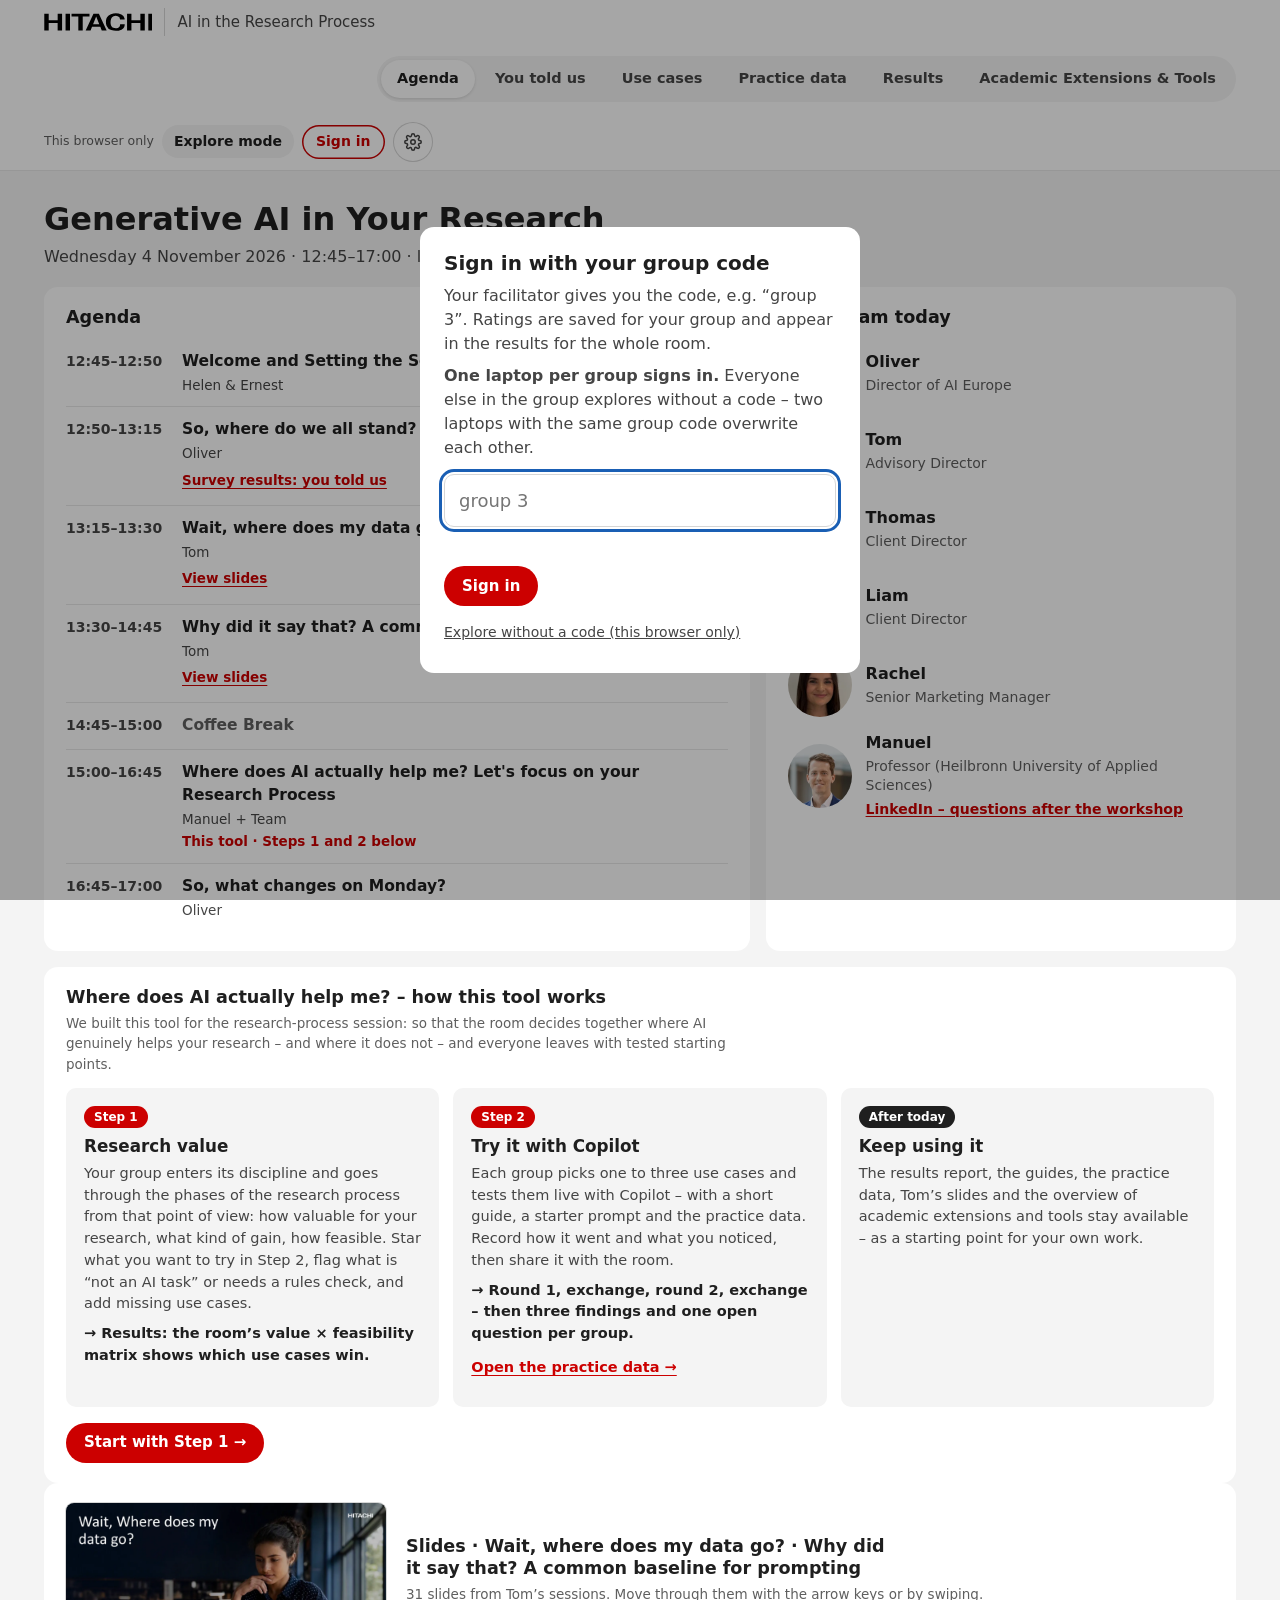
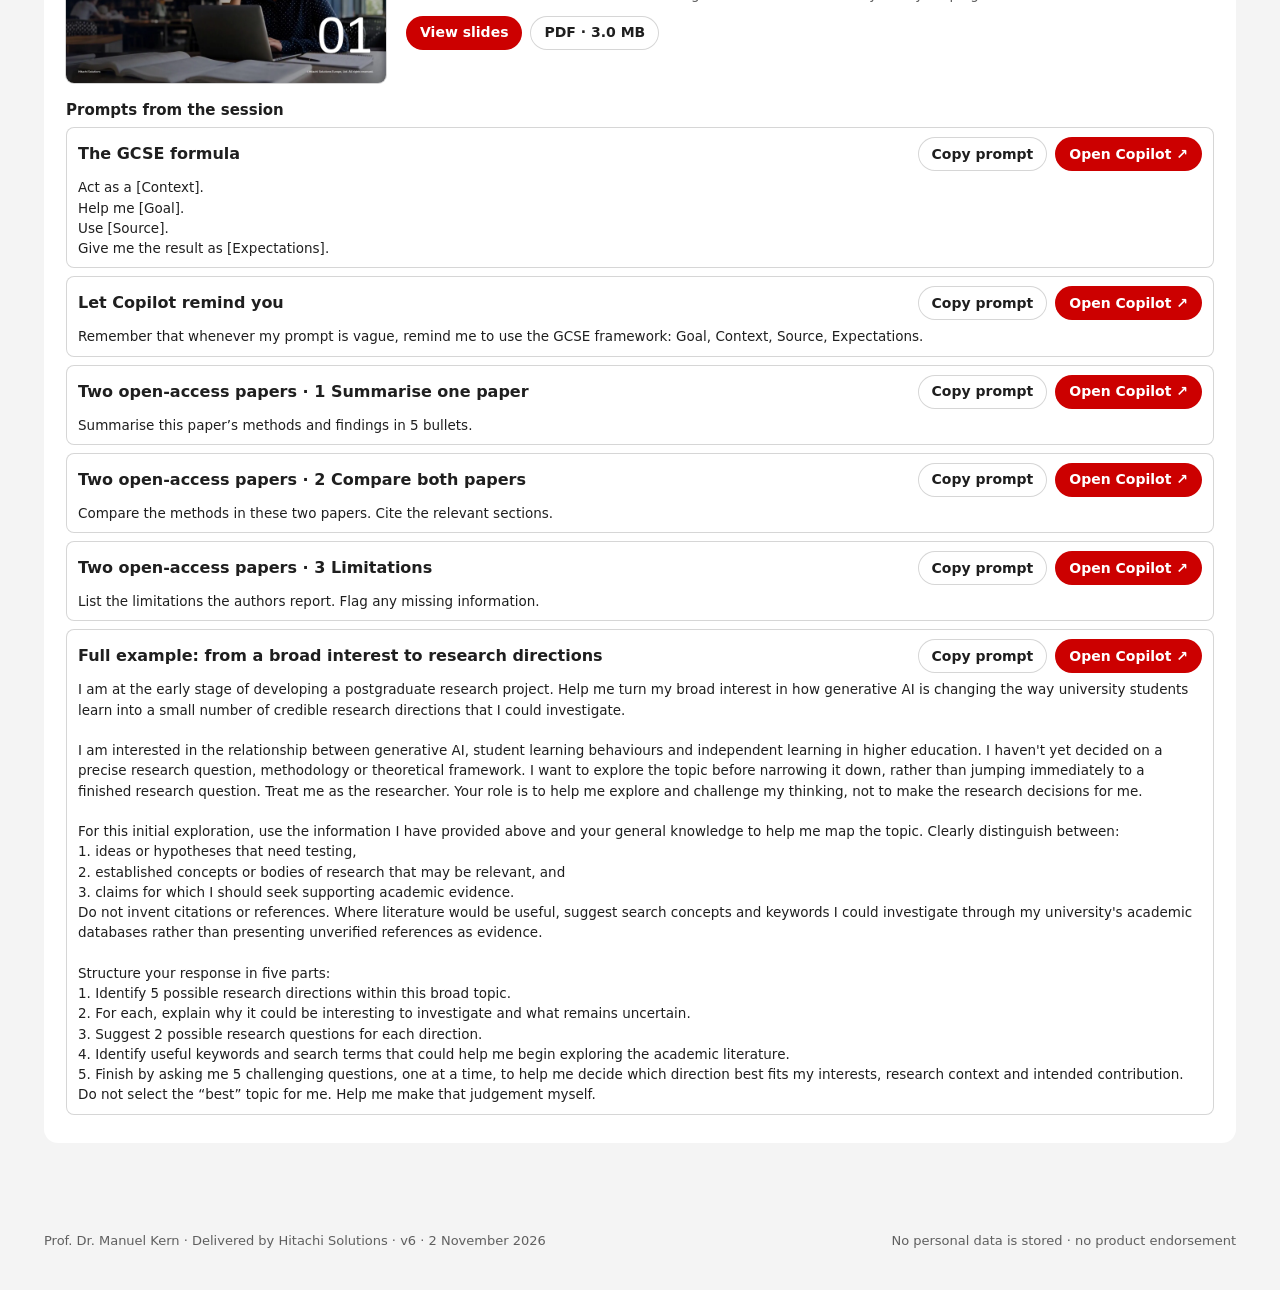
==== commit 844ea06c: "Team: add Manuel's LinkedIn link for questions after the workshop Co-Authored-By: Claude Opus 5.5 <n" ====
--- a/index.html
+++ b/index.html
@@ -503,6 +503,8 @@
 .member .avatar{display:grid;place-items:center;background:var(--surface);color:var(--ink);font-weight:700;font-size:18px;box-shadow:inset 0 0 0 1px var(--line)}
 .member b{display:block}
 .member small{display:block;color:var(--muted);font-size:14px;line-height:1.35;margin-top:2px}
+.member .mlink{display:inline-block;margin-top:4px;font-size:14px;font-weight:600;color:var(--red);text-underline-offset:2px}
+.member .mlink:hover{text-decoration-thickness:2px}
 .steps-ov .sub{max-width:80ch}
 .ov-grid{display:grid;grid-template-columns:1fr 1fr 1fr;gap:14px;margin:14px 0 16px}
 @media (max-width:900px){.ov-grid{grid-template-columns:1fr}}
@@ -1265,37 +1267,37 @@
 };
 
 var S = [];
-S.push({t:'About me', note:'I am Manuel. I wear three hats today: professor at Heilbronn University of Applied Sciences, where I research and teach AI in marketing and relationship management; consultant at Hitachi Solutions, where we bring Copilot and agents into organisations; and, a few years ago, a doctoral researcher in the UK myself. So I know both sides: what the technology can do, and what it feels like to defend your work in a viva.',
+S.push({t:'About me', note:'I am Manuel. I wear three hats today: professor at Heilbronn University of Applied Sciences; consultant at Hitachi Solutions, where we bring Copilot and agents into organisations; and, a few years ago, a doctoral researcher at the University of Portsmouth myself. So I know both sides: what the technology can do, and what it feels like to defend your work in a viva.',
  html: head('Where does AI actually help me? · 15:00','Hi, I’m <em>Manuel</em>.','Professor, consultant – and once a doctoral researcher at a UK university myself.')+
  '<div class="ps-body"><div class="pi-me"><figure class="pi-photo rv" style="--d:180"><img src="assets/team/manuel-lg.webp" alt="Portrait of Manuel Kern" width="480" height="600" loading="lazy"><figcaption><b>Prof. Dr. Manuel Kern</b>Heilbronn University of Applied Sciences · Hitachi Solutions</figcaption></figure>'+
  '<div class="pi-hats">'+[
-   ['research','accent','Research & teaching','Professor of AI-driven Digital Marketing, Social Media and Relationship Management','Heilbronn University of Applied Sciences · since 2024'],
+   ['research','accent','Research & teaching','Professor at Heilbronn University of Applied Sciences','since 2024'],
    ['practice','blue','Practice','Director CRM & Power Platform Consulting','Hitachi Solutions · Microsoft 365, Copilot and agents in organisations'],
-   ['seat','verify','Been in your seat','Doctorate in Marketing (DBA), University of Portsmouth','and an MSc from the University of Leeds'],
-   ['focus','ochre','Research interests','AI in marketing and consumer behaviour · AI in higher education','published e.g. in Marketing Review St. Gallen and HMD']
+   ['seat','verify','Been in your seat','Doctorate at the University of Portsmouth','and an MSc from the University of Leeds'],
+   ['focus','ochre','Research interests','AI in marketing and consumer behaviour · AI in higher education · social media and well-being','e.g. the SMEG project – Social Media for Eudaimonic Growth']
  ].map(function(h,i){ return '<div class="pi-hat rv" style="--d:'+(260+i*120)+';--c:var(--'+h[1]+');--cs:var(--'+h[1]+'-soft)"><span class="ic">'+ico(h[0])+'</span><div><div class="k">'+h[2]+'</div><div class="t">'+h[3]+'</div><div class="s">'+h[4]+'</div></div></div>'; }).join('')+
  '</div></div></div>'+
  link([['15:00','<b>Steps 1 and 2:</b> rate the use cases, then try the best ones with Copilot.']])});
 
-S.push({t:'How this session works', note:'Here is how the next hour and a half works – I will show it in the tool in a minute. Step 1: your group rates the use cases for your research: how valuable, what kind of gain, how feasible. Step 2: you pick one to three of your best-rated use cases and try them live with Copilot. Each one comes with a starter prompt and a check, and you can climb three levels: chat, notebook, agent. Results shows what the whole room rated and tested. On the side you have practice data – papers and raw datasets you can use instead of your own unpublished material – and Academic Extensions & Tools for specialist tools beyond Copilot. Before we start: what actually changes when you go from chat to agent?',
+S.push({t:'How this session works', note:'Here is how the next hour and a half works – I will show it in the tool in a minute. Step 1: your group rates the use cases for your research: how valuable, what kind of gain, how feasible. Step 2: you pick one to three of your best-rated use cases and try them live with Copilot. Each one comes with a starter prompt and a check, and you can climb three levels: chat, notebook or cowork, agent. Results shows what the whole room rated and tested. On the side you have practice data – papers and raw datasets you can use instead of your own unpublished material – and Academic Extensions & Tools for specialist tools beyond Copilot. Before we start: what actually changes when you go from chat to agent?',
  html: head('1 · How this session works','Rate, <em>try</em>, compare.')+
  '<div class="ps-body" style="gap:18px"><div class="pi-flow">'+
    '<div class="pi-st rv" style="--d:180;--c:var(--blue);--cs:var(--blue-soft)"><span class="ic">'+ico('rate',26)+'</span><div class="k">Step 1</div><div class="t">Research value</div><div class="p">Your group rates the use cases: value, kind of gain, feasibility.</div></div>'+
    '<div class="pi-arw rv" style="--d:300" aria-hidden="true">→</div>'+
-   '<div class="pi-st rv" style="--d:380;--c:var(--accent);--cs:var(--accent-soft)"><span class="ic">'+ico('test',26)+'</span><div class="k">Step 2</div><div class="t">Try it with Copilot</div><div class="p">One to three of your best use cases, live – with a starter prompt and a check.</div><div class="pi-lv"><span><b>1</b> Chat</span><span><b>2</b> Notebook</span><span><b>3</b> Agent</span><span class="o">4 Copilot Studio</span></div></div>'+
+   '<div class="pi-st rv" style="--d:380;--c:var(--accent);--cs:var(--accent-soft)"><span class="ic">'+ico('test',26)+'</span><div class="k">Step 2</div><div class="t">Try it with Copilot</div><div class="p">One to three of your best use cases, live – with a starter prompt and a check.</div><div class="pi-lv"><span><b>1</b> Chat</span><span><b>2</b> Notebook / Cowork</span><span><b>3</b> Agent</span><span class="o">4 Copilot Studio / GitHub Code</span></div></div>'+
    '<div class="pi-arw rv" style="--d:500" aria-hidden="true">→</div>'+
    '<div class="pi-st rv" style="--d:580;--c:var(--verify);--cs:var(--verify-soft)"><span class="ic">'+ico('results',26)+'</span><div class="k">Results</div><div class="t">What the room found</div><div class="p">Rankings and tests of all groups, by discipline.</div></div>'+
  '</div><div class="pi-auxl rv" style="--d:700">Alongside</div><div class="pi-aux">'+
    '<div class="pi-ax rv" style="--d:760"><span class="ic">'+ico('data')+'</span><div><b>Practice data</b><span>Open papers and raw data to use instead of your own unpublished work.</span></div></div>'+
    '<div class="pi-ax rv" style="--d:840"><span class="ic">'+ico('tools')+'</span><div><b>Academic Extensions &amp; Tools</b><span>Specialist tools beyond Copilot – and how they connect.</span></div></div>'+
  '</div></div>'+
- link([['Step 2','<b>Three levels: chat, notebook, agent.</b> What changes along the way?']])});
-
-S.push({t:'Chat, cowork, agent', note:'Three ways to work with AI. In a chat you ask, it answers – you steer every single step. In cowork mode it works through a multi-step task with you, on your files, and you approve each step. An agent pursues a goal on its own: it plans, acts and checks in a loop. The more autonomy, the more it needs: a clear goal, the right context – instructions, your files, memory – and tools such as search, code or a connector to a database. A chat alone has none of that. That is also the ladder in Step 2: Chat, then a notebook adds context, an agent adds standing instructions, Copilot Studio adds tools.',
+ link([['Step 2','<b>Three levels: chat, notebook / cowork, agent.</b> What changes along the way?']])});
+
+S.push({t:'Chat, notebook / cowork, agent', note:'Three ways to work with AI. In a chat you ask, it answers – you steer every single step. In the middle, a notebook or cowork: it works with you on your files – a Copilot notebook keeps your sources and answers in one place, Copilot Cowork works through a multi-step task – and you check each step. An agent pursues a goal on its own: it plans, acts and checks in a loop. The more autonomy, the more it needs: a clear goal, the right context – instructions, your files, memory – and tools such as search, code or a connector to a database. A chat alone has none of that. That is also the ladder in Step 2: Chat, then a notebook or cowork adds context, an agent adds standing instructions, Copilot Studio or your own code on GitHub adds tools.',
  html: head('2 · Three ways to work with AI','From <em>chat</em> to <em>agent</em>.')+
  '<div class="ps-body" style="gap:16px"><div class="pi-modes">'+[
    ['chat','blue','Chat','You ask, it answers. You steer every step.','Copilot Chat'],
-   ['cowork','ochre','Cowork','It works through a task with you, on your files. You approve each step.','Copilot Cowork'],
+   ['cowork','ochre','Notebook / Cowork','It works with you on your files and keeps them together. You check each step.','Copilot Notebook · Copilot Cowork'],
    ['agent','accent','Agent','It pursues a goal on its own – with context and tools. You set goal and limits.','Agent Builder · Copilot Studio']
  ].map(function(m,i){ return '<div class="pi-mode rv" style="--d:'+(180+i*160)+';--c:var(--'+m[1]+');--cs:var(--'+m[1]+'-soft)">'+SV[m[0]]+'<div class="t">'+m[2]+'</div><div class="p">'+m[3]+'</div><span class="tag">'+m[4]+'</span></div>'; }).join('')+
  '</div><div class="pi-auto rv" style="--d:650"><span>You steer every step</span><i></i><span>AI runs the loop</span></div>'+
@@ -1796,9 +1798,9 @@
 // Four levels of working with Copilot in Step 2
 const LEVELS = [
  ['Chat', 'One conversation: prompt, pasted text or uploaded files. Copilot reads PDFs, Word, Excel, CSV and images and runs Python on data – not R, Stata or SPSS: it writes that code, you run it in your own software.'],
- ['Notebook', 'A Copilot notebook keeps your files, notes and Copilot’s answers together – for work you return to. Copilot answers only from the files you add: no web, no Python, no CSV (save as .xlsx).'],
+ ['Notebook / Cowork', 'A Copilot notebook keeps your files, notes and Copilot’s answers together – for work you return to. Copilot answers only from the files you add: no web, no Python, no CSV (save as .xlsx). Copilot Cowork works through a multi-step task across your files and apps and asks before sensitive steps – it needs a Microsoft 365 Copilot licence and your IT team.'],
  ['Agent', 'Your own agent in Agent Builder: standing instructions, knowledge and skills. Reusable for every new paper, dataset or draft. Files as knowledge need a Microsoft 365 Copilot licence – without one, attach them in the chat with your agent.'],
- ['Copilot Studio', 'For anything an agent cannot hold: connecting tools and databases via MCP or connectors – e.g. OpenAlex, scite, GitHub. Needs your IT team.']
+ ['Copilot Studio / GitHub Code', 'For anything an agent cannot hold: connecting tools and databases via MCP or connectors – e.g. OpenAlex, scite, GitHub – in Copilot Studio or as your own code on GitHub. Needs your IT team.']
 ];
 const ROUTES = {chat:['Copilot Chat','A prompt and text you paste'], files:['Copilot + files','Upload your own or the practice files'],
  connected:['Copilot + connected tool','MCP server or Copilot connector – enabled by your IT'], external:['Specialist tool or open source','Academic extension or tool, R/Python package or agent skill']};
@@ -1874,7 +1876,7 @@
  {n:'Thomas', role:'Client Director', photo:'assets/team/thomas.webp'},
  {n:'Liam', role:'Client Director', photo:'assets/team/liam.webp'},
  {n:'Rachel', role:'Senior Marketing Manager', photo:'assets/team/rachel.webp'},
- {n:'Manuel', role:'Professor (Heilbronn University of Applied Sciences)', photo:'assets/team/manuel.webp'}
+ {n:'Manuel', role:'Professor (Heilbronn University of Applied Sciences)', photo:'assets/team/manuel.webp', link:'https://www.linkedin.com/in/manuelkern/', linkText:'LinkedIn – questions after the workshop'}
 ];
 
 const GAINS = [['time','Saves time'],['quality','Better quality'],['new','New possibility'],['learn','I learn']];
@@ -1900,7 +1902,7 @@
 
 const GUIDES = {"idee-0": {"bring": "Titles and years of 15 to 20 recent papers in your field, copied from a database or Google Scholar results page.", "steps": ["Paste the list of titles and years into Copilot Chat.", "Ask it to group the papers into themes and count them per year.", "Ask which pairs of themes rarely appear together in the same paper.", "Compare the themes with your own sense of the field and note surprises."], "prompt": "I am a postgraduate researcher in [discipline] looking for growing topics and gaps. Below are [number] paper titles with their publication years, copied from [source]. Group them into four to six themes. Show a table: theme, paper titles in that theme, number of papers per year. Then list two or three combinations of themes that rarely appear together and could be under-researched. Base this only on the list I give you; say clearly that a small list cannot show real trends.\n\n[paste titles and years]", "check": "Pick two themes and check that every title assigned to them really belongs there, and that the per-year counts match your list.", "limit": "Copilot cannot analyse publication or citation databases; this tests clustering a small list you supply, not a bibliometric trend analysis."}, "idee-1": {"bring": "A rough research idea of your own in two or three sentences, nothing confidential.", "steps": ["Paste your idea and ask Copilot to act as a critical supervisor.", "Ask for alternative research questions with different scope or angle.", "Ask for hidden assumptions and the strongest objections to your idea.", "Pick one objection and ask how you could answer it."], "prompt": "I am a postgraduate researcher in [discipline]. My rough research idea is: [idea]. Act as a critical but fair supervisor. First, give three alternative research questions: one narrower, one broader, one from a different angle, each with one sentence on what it would add. Second, list the assumptions my idea takes for granted. Third, give the three strongest objections a reviewer might raise, and one possible counter-position. Keep it under 350 words. Do not cite literature unless you are sure it exists.", "check": "You find at least one alternative question or objection you had not considered and that you could support or rebut with literature you know."}, "idee-2": {"bring": "A draft research question of your own in one or two sentences.", "steps": ["Paste your research question and name your discipline.", "Ask which framework fits best (PICO, PICOC, PEO, SPIDER or other) and why.", "Ask for the question broken down into the framework's elements, with sub-questions and English search terms per element.", "Ask for a FINER check and which constructs are vague."], "prompt": "I am a postgraduate researcher in [discipline]. My draft research question is: [question]. Suggest the most suitable framework for structuring it (for example PICO, PICOC, PEO or SPIDER) and explain in two sentences why it fits better than the others. Then show a table: framework element, the part of my question it covers, what is still missing or unclear, and three English search terms or synonyms. Mark any element you had to assume rather than take from my question. Next, propose three to five sub-questions, each linked to one element. Rate the question briefly against FINER (feasible, interesting, novel, ethical, relevant), giving one reason per criterion. Finally, list the key constructs, say which are vague, and propose a working definition and one possible way to measure or observe each.", "check": "Every element in the table maps to words actually in your question, assumed elements are marked, the FINER reasons refer to your project rather than to research in general, and each working definition can be measured with data you can actually get."}, "idee-3": {"bring": "A short summary (about 150 words) of your planned project or your draft research question.", "steps": ["Paste your summary and ask for closely related published studies with links.", "Ask for one sentence per study on how it overlaps with yours.", "Open every link and check the paper exists and matches the description.", "Run a quick Google Scholar search and compare what Copilot missed."], "prompt": "I am a postgraduate researcher in [discipline] checking whether my planned study has already been done. My project summary is: [summary]. Search for up to eight published studies that are closest to it. For each, give authors, year, title, a working link, and one sentence on how it overlaps with or differs from my project. Only list studies you actually found with a link. If you are not sure, say so; do not invent sources. End with two sentences on how I could position my study.", "check": "Each link opens a real paper that says what Copilot claims, and a quick Google Scholar search does not reveal an obviously closer study it missed.", "limit": "Copilot searches the open web, not library databases, and may miss literature; this is a first scan, not proof of novelty."}, "idee-4": {"bring": "Your research question and the name of your discipline.", "steps": ["Paste your research question and name your discipline.", "Ask for concepts or methods from neighbouring disciplines that could transfer.", "Ask what would need adapting and where the transfer could fail.", "Look up one suggested concept to confirm it exists as described."], "prompt": "I am a postgraduate researcher in [discipline] working on: [research question]. Suggest four concepts, theories or methods from neighbouring disciplines that could help answer it. Show a table: discipline, concept or method, how it would transfer to my question, what would need adapting, risk of mismatch. Add one key reference per row only if you are confident it exists, with a link where possible. If you are not sure, say so; do not invent sources.", "check": "Look up one suggested concept and its reference: the source exists and uses the concept in the way Copilot describes."}, "literatur-0": {"bring": "Your research question in one or two sentences and the name of one database you use.", "steps": ["Paste your research question and name the database.", "Ask for a Boolean search string with synonyms and subject headings.", "Ask for a PRESS check of the string and what each block may miss.", "Run the string in the database and compare the hit count with your usual search."], "prompt": "I am a postgraduate researcher in [discipline]. My research question is: [question]. Build a Boolean search string for [database] with three concept blocks, synonyms joined by OR, blocks joined by AND, and truncation where useful. Suggest subject headings (for example MeSH) if the database uses them. Show the string in a code block, then a short table: block, terms, what it may miss. Then review the string against the PRESS checklist: translation of the question, Boolean and proximity operators, subject headings, text words and spelling variants, spelling and syntax, limits and filters. Say whether the string leans towards sensitivity or specificity. Use only syntax that [database] supports; if unsure about a field code, say so.", "check": "The string runs in the database without syntax errors and finds two or three papers you already know are relevant."}, "literatur-1": {"bring": "Title and DOI of one open-access key paper in your field that you know well.", "steps": ["Give Copilot the title and DOI of your key paper.", "Ask it to describe the paper's core idea in plain words, not keywords.", "Ask for related papers that use different terms for the same problem.", "Check the results against the paper's Google Scholar 'Cited by' list and reference list."], "prompt": "I am a postgraduate researcher in [discipline]. A key paper for my work is [title, authors, year, DOI]. First, describe its core problem and idea in three plain sentences without its own jargon. Then search for up to six papers that address the same problem, including ones that use different terminology, and up to three that cite this paper. For each, give authors, year, title, a working link and one sentence on the connection. Finish with a 150-word overview of how these papers relate, citing each one. If you are not sure, say so; do not invent sources.", "check": "Every link opens a real paper, and at least one relevant result is not already in your reference list or easy to find with your usual keywords.", "limit": "Copilot searches the open web, not citation databases; check the citation trail by hand in Google Scholar – or have your IT connect a scholarly database (for example OpenAlex or Semantic Scholar) to Copilot via MCP."}, "literatur-2": {"bring": "Your inclusion and exclusion criteria and 10 titles with abstracts from a public search, which you screen yourself first.", "steps": ["Screen the 10 abstracts yourself and note your decisions.", "Paste your criteria and the 10 numbered abstracts into Copilot Chat.", "Ask for include, exclude or unsure per abstract, with a supporting quote.", "Compare its decisions with yours, count the agreements (or compute Cohen's kappa) and discuss each disagreement."], "prompt": "I am screening records for a literature review on [topic]. Inclusion criteria: [criteria]. Exclusion criteria: [criteria]. Below are 10 numbered titles with abstracts. For each, give a table row: number, decision (include, exclude or unsure), the criterion that decides it, and a short quote from the abstract that supports the decision. Use 'unsure' when the abstract does not give enough information; do not guess. I will make the final decision.\n\n[paste numbered titles and abstracts]", "check": "Count how many of the 10 decisions match yours and read each quoted passage to confirm it is really in the abstract and supports the decision.", "limit": "Copilot cannot rank thousands of records with active learning; this tests criteria-based screening of a small batch only."}, "literatur-3": {"bring": "One or two open-access empirical papers as PDFs.", "steps": ["Attach the PDF and paste your extraction fields.", "Ask for one table row per paper with page or section references.", "Ask it to mark missing information as 'not reported'.", "Check three values, including sample size and main effect, against the PDF."], "prompt": "I am building an evidence table for a review on [topic]. From the attached paper(s), extract one table row per study with these columns: citation, design, sample size and population, setting, key variables or measures, main result with the reported statistic, stated limitations – and, if the paper reports the statistics for it, the effect size (for example d, r or an odds ratio) with its confidence interval. After each value give the page or section where you found it. Copy numbers exactly as reported; do not calculate, round or infer. If a field is not in the paper, write 'not reported'.", "check": "Three values you pick, including sample size and the main statistic, match the PDF exactly at the page or section Copilot gave."}, "literatur-4": {"bring": "Three open-access PDFs on your topic.", "steps": ["Attach the three PDFs to one chat.", "Ask a question that the papers answer, requesting quotes with file and page.", "Ask a question you know the papers do not answer.", "Search each quoted passage in the PDF to confirm it is there."], "prompt": "I am a postgraduate researcher in [discipline]. Answer my question using only the attached PDFs. My question is: [question]. Give a short answer (up to 200 words), then a list of supporting passages: file name, page, exact quote of one to three sentences. Only quote text that appears word for word in the files. If the files do not answer the question, or only partly, say so clearly instead of using outside knowledge.", "check": "Each quote is found word for word in the PDF (Ctrl+F) and supports the claim, and Copilot says 'not in the files' for the question you know is not answered.", "limit": "Copilot Chat answers over a few attached PDFs; for a larger set, use a Copilot notebook. The MCP servers for reference managers such as Zotero run only locally, not in Copilot Chat."}, "literatur-5": {"bring": "Abstracts or short summaries of five or six studies you already know well, or their open-access PDFs.", "steps": ["Paste or attach the studies and list the concepts you want compared.", "Ask for a concept matrix with studies as rows and concepts as columns.", "Ask where the studies agree, contradict each other, and why that might be.", "Check every cell for two studies against the originals."], "prompt": "I am a postgraduate researcher in [discipline] working on a review of [topic]. Using only the studies I provide, build a concept matrix: one row per study, columns for [concept 1], [concept 2], [concept 3]. In each cell, say whether the study addresses the concept fully, partly or not at all, and give the finding in a few words, including direction of effect, with a short supporting passage. Then list where the studies agree and where they contradict each other, with possible reasons such as method, sample or context, naming the study for each point. Do not add studies I have not given you.\n\n[paste abstracts or attach files]", "check": "Every cell for two studies matches the originals; be cautious, because Copilot can smooth over contradictions or overstate agreement, so the synthesis and its argument must be your own."}, "literatur-6": {"bring": "An open-access paper with a method, formula or statistic you find hard – or the abstract or a page of a paper in a language other than English.", "steps": ["Attach the paper or paste the difficult or non-English passage.", "Ask for a plain-language explanation with every symbol defined, or an English translation with a relevance summary.", "Ask a follow-up question about the part that is still unclear.", "Check the result against the original, the paper's English abstract or a colleague."], "prompt": "I am a postgraduate researcher in [discipline]. Choose the part that applies.\n\nA – difficult method: I am new to [method or statistic]. Explain the passage below (or section [x] of the attached paper) in plain language. Go step by step, define every symbol and term, and give a small worked example with made-up numbers. Then name the key assumptions the method relies on. Keep it under 400 words. Mark clearly which parts of your explanation go beyond what the paper itself says.\n\nB – non-English paper: I am deciding whether a [language] paper is relevant to my research question: [question]. Translate the text below into English (UK spelling), keep technical terms precise and put the original word in brackets wherever you are unsure. Then give a five-bullet summary: research question, method, sample, main findings, relevance to my question. This translation is for screening only.\n\n[paste passage]", "check": "The explanation uses the same notation and numbers as the paper, or the key facts of the translation match the English abstract or a colleague's reading; quote only from a translation you have verified."}, "design-0": {"bring": "Your research question and your planned design in two or three sentences.", "steps": ["Paste your research question and planned design.", "Ask for a comparison of three design alternatives in a table.", "Ask for the main threats to validity of your preferred design, with mitigations – and, for an experiment, a plan of conditions, variables and controls that needs as few runs as possible.", "Compare the threats with what your methods textbook or supervisor would name."], "prompt": "I am a postgraduate researcher in [discipline]. My research question is: [question]. My planned design is: [design]. Compare it with two realistic alternatives in a table: design, what it can answer, main strengths, main weaknesses, practical demands (time, access, data). Then, for my planned design, list the main threats to validity (or, for qualitative work, to trustworthiness), each with a concrete way to reduce it. If my design is an experiment, add a short plan: conditions, independent and dependent variables, controls and randomisation, and suggest a design of experiments (for example a fractional factorial or response-surface design) that gives the information I need with fewer runs, stating which effects it cannot separate. Be specific to my study rather than generic. Keep it under 450 words.", "check": "The threats named include those you already know about from your methods training, and each one is specific to your study rather than a textbook list. For a reduced experimental design, the effects it cannot separate are named and you can live with them."}, "design-1": {"bring": "Five to eight draft survey items or interview questions of your own, on a non-sensitive topic.", "steps": ["Paste your draft items and describe the construct and target group.", "Ask Copilot to flag double-barrelled, leading, ambiguous or jargon-heavy items.", "Ask for revised wording and a suitable response scale.", "Check that each revision still measures your intended construct and every research question is covered."], "prompt": "I am developing a [survey or interview guide] on [construct] for [target group]. Review the draft items below. Show a table: item number, original wording, problem (double-barrelled, leading, ambiguous, jargon, mismatch with response scale, or none), revised wording. Keep the meaning and the construct unchanged. Add a column mapping each item to the research question or construct it serves, and flag research questions that no item covers. Then suggest a suitable response scale and say whether a validated scale for this construct might already exist; if you are not sure, say so; do not invent sources.\n\n[paste items]", "check": "Each flagged problem is real when you re-read the original item, and each revised item still asks about the construct you intended."}, "design-2": {"bring": "Five to eight draft survey items on a non-sensitive topic and a short description of your target population.", "steps": ["Paste your items and describe the target population.", "Ask Copilot to simulate four varied respondents thinking aloud about each item.", "Ask for a summary of comprehension problems by item.", "Decide which issues to test in a real cognitive pre-test."], "prompt": "I am preparing a pre-test of a questionnaire on [topic] for [population]. Simulate four varied respondents from this population (differing in age, background and reading level). For each, think aloud briefly about each item below: how they understand it and where they hesitate or misread it. Then give a table: item number, comprehension problem, how many personas had it, suggested fix. These are simulated respondents to prepare a real pre-test, not data.\n\n[paste items]", "check": "Each flagged problem points to actual wording in your item; treat the personas as the model's assumptions, not real people, and never report them as pre-test data or use them instead of a real pre-test."}, "design-3": {"bring": "Your planned statistical test (for example a two-group comparison) and an expected effect size from a previous study.", "steps": ["Describe your planned test, effect size, alpha and desired power.", "Ask Copilot to write and run Python code for the power analysis.", "Ask for a chart of required sample size across a range of effect sizes.", "Check the result against G*Power or a published power table."], "prompt": "I am planning a study in [discipline] using [statistical test, e.g. independent-samples t-test]. Write and run Python code (for example with statsmodels) to calculate the required sample size for effect size [value, e.g. Cohen's d = 0.5], alpha 0.05, power 0.80, two-sided. Show the code, the result, and a chart of sample size for effect sizes from 0.2 to 0.8. List every assumption the calculation makes, and explain the result in two plain sentences.", "check": "Run a known case: for d = 0.5, alpha 0.05, power 0.80, two-sided t-test, the result should be about 64 per group, matching G*Power."}, "design-4": {"bring": "The section headings of your institution's ethics form or a public data management plan template, plus a short fictional or non-sensitive study summary.", "steps": ["Paste the template headings and your short study summary.", "Ask for a skeleton draft under each heading with guiding questions.", "Ask it to leave consent, risk and anonymisation reasoning as prompts for you.", "Compare each section with the official template guidance."], "prompt": "I am preparing a [ethics application or data management plan] for a study on [topic]. The template headings are: [headings]. My study in brief: [summary]. For each heading, give: what reviewers usually expect, the questions I must answer myself, and a short skeleton with [placeholders]. Do not write study-specific reasoning on consent, risks or anonymisation; leave clear prompts for me instead. Do not state institutional rules or legal requirements unless you are sure; if you are not sure, say so.", "check": "Each section matches the official template guidance, no institutional rule or legal claim (for example on UK GDPR) appears that you cannot confirm, and the consent and risk reasoning is left for you to write."}, "erhebung-0": {"bring": "Nothing personal: an invented interview excerpt of about 200 words, written by you or generated by Copilot in the first step below.", "steps": ["Ask Copilot to invent a 200-word two-person interview excerpt on your topic, without speaker labels.", "Paste the starter prompt with that excerpt and choose a target language you can read.", "Compare the labelled version line by line with the original excerpt.", "Note where it changed wording, merged speakers or smoothed over hesitations."], "prompt": "Below is a short, invented interview excerpt between an interviewer and one participant, with no speaker labels. 1) Add labels (I: and P:) at each change of speaker, keeping the wording exactly as it is. 2) Mark any place where the speaker is unclear with [unclear]. 3) Translate the labelled text into [language], keeping hesitations and repetitions. Show the original and the translation side by side in a two-column table. Do not summarise, shorten or correct the speakers' grammar. Excerpt: [paste invented text]", "check": "Every sentence of the original appears unchanged in the labelled version and the translation keeps the meaning; real interviews must only go through your university's approved transcription tool, never into this chat.", "limit": "Copilot Chat cannot transcribe audio files, so this tests only speaker labelling and translation of an invented text excerpt."}, "erhebung-1": {"bring": "An open-access PDF with figures or tables, such as an annual report, a government statistics release or an open-access paper.", "steps": ["Attach the PDF, or only the relevant pages of a long report.", "Paste the starter prompt with the fields you want extracted.", "Spot-check five values against the PDF using the cited page numbers.", "Copy the checked table into Excel or ask Copilot for a CSV file."], "prompt": "I am collecting data from documents for a research project on [topic]. From the attached PDF, extract these fields: [field 1, field 2, field 3, e.g. year, revenue, number of staff, stated goals]. Return a table with one row per [unit, e.g. year or organisation] and a column for each field, plus the page number and a short verbatim quote as evidence for each value. If a value is missing or ambiguous, write 'not found' rather than estimating. Do not use any information from outside the document.", "check": "Five randomly chosen values match the PDF exactly on the cited page, and 'not found' appears only where the document really lacks the value."}, "erhebung-2": {"bring": "Your coding scheme (3–6 codes with definitions) and 20 short non-sensitive texts, such as open-access abstracts or invented statements, numbered in a list or CSV.", "steps": ["Code ten of the texts yourself before opening Copilot and keep your codes aside.", "Paste the starter prompt with your scheme and all texts, or attach the CSV.", "Paste your own ten codes and ask Copilot to calculate Cohen's kappa in Python.", "Read every disagreement and decide whether the scheme or Copilot was unclear."], "prompt": "I am testing whether a language model can pre-annotate texts for my study on [topic]. Coding scheme: [code: definition, one per line]. Assign exactly one code to each text below (or in the attached file). Return a table: text ID, code, confidence (high, medium or low), and a one-sentence reason that quotes the text. Use 'unclear' if no code fits; do not create new codes. Texts: [paste numbered texts]", "check": "With ten texts kappa is a rough signal, not a release test: look first at where disagreements cluster and refine the code definitions. Before coding at scale, aim for kappa (or Krippendorff's alpha) of about 0.7–0.8 on a larger sample of texts not used to refine the codebook.", "limit": "Copilot Chat lets you test the scheme on a small sample; pre-annotating large volumes needs a scripted pipeline in an approved tool."}, "erhebung-3": {"bring": "Three draft interview or survey questions on a non-sensitive topic from your research.", "steps": ["Paste the starter prompt with your three core questions.", "Answer as an invented respondent, including one vague and one off-topic answer.", "After the last question, read Copilot's list of follow-ups and reasons.", "Check each follow-up for leading wording, pressure or drift outside your topic."], "prompt": "I am designing an adaptive interview on [topic] for [population] and want to pilot it. Act as the interviewer. Ask my core questions one at a time: [Q1], [Q2], [Q3]. After each answer, ask at most one neutral follow-up to clarify or deepen it. Rules: no leading questions, no questions about health, finances or other sensitive matters, accept 'I'd rather not say' without pushing, and stay within the topic. I will answer as an invented respondent. After the last question, list each follow-up you asked and your reason for it.", "check": "Each follow-up is neutral, tied to the answer just given and within your topic; a real study needs ethics approval, informed consent and an approved platform before any participant talks to an AI interviewer.", "limit": "Copilot Chat cannot run a survey with participants; this tests drafting and piloting adaptive follow-ups, with you playing an invented respondent."}, "erhebung-4": {"bring": "Your research question and a note of the data you need: country, time period, unit of analysis and key variables.", "steps": ["Switch web search on (if your tenant allows it), then paste the starter prompt with your research question and data requirements.", "Open each suggested link and check coverage, access conditions and latest update.", "Remove any dataset you cannot find or that lacks your key variables.", "Ask Copilot to rank the confirmed datasets by fit to your question."], "prompt": "I am a postgraduate researcher in [discipline]. My research question is: [question]. I need secondary data covering [country or region] and [time period], at the level of [individuals, firms, regions or texts], with variables on [key variables]. Search the web for open datasets and repositories (for example the UK Data Service, national statistics offices, Zenodo or discipline repositories). Give up to six options as a table: name, provider, link, coverage, access conditions, fit and what is missing. If you are not sure a dataset includes a variable, say so; do not invent datasets.", "check": "Each link leads to a real dataset page whose documentation confirms the coverage and at least one key variable Copilot claimed."}, "erhebung-5": {"bring": "Nothing real: an invented interview excerpt of about 200 words containing made-up names, places, employers and dates.", "steps": ["Write, or ask Copilot to invent, a 200-word excerpt with fictional names, places and dates.", "Note every identifier you planted, including indirect ones such as a rare job title.", "Paste the starter prompt with the excerpt.", "Compare the output with your list and mark every identifier missed or not flagged."], "prompt": "Below is an invented interview excerpt. Pseudonymise it for qualitative analysis. Replace personal names with [P1], [P2]; places with [CITY] or [REGION]; organisations with [ORG1], [ORG2]; exact dates with [DATE]; and keep everything else word for word. Also flag, without changing them, indirect identifiers that could reveal someone in combination, such as rare job titles or distinctive events. Return 1) the pseudonymised text and 2) a table: original term, replacement, type. Excerpt: [paste invented text]", "check": "Search the output for each identifier you planted; any that remain or go unflagged show why real transcripts need an approved environment and a full manual check.", "limit": "This tests the method on an invented excerpt only; never paste real transcripts or participants' data into Copilot Chat."}, "erhebung-6": {"bring": "A photo or scan of one page of public-domain printed or handwritten material, ideally from a digitised archive that also offers a transcription.", "steps": ["Attach the image of a single page or a short section.", "Paste the starter prompt with the language and approximate date.", "Compare five lines with the archive's transcription or your own careful reading.", "Ask for a draft translation of the lines you have confirmed only."], "prompt": "I am a researcher working with archival sources. The attached image shows a [printed or handwritten] document in [language], from around [date or period]. Transcribe it line by line, keeping the original spelling, abbreviations and line breaks. Mark uncertain readings with [?] and illegible parts with [illegible] rather than guessing. Then give a literal draft translation into modern English, line by line, in a two-column table. Note any words whose meaning may have changed since that period.", "check": "In five lines checked against the existing transcription or the image, every word not marked [?] is correct; if you find confident errors, treat the whole output as a rough draft.", "limit": "Copilot Chat works page by page; transcribing whole collections needs dedicated OCR or handwriting recognition tools."}, "analyse-0": {"bring": "A public or dummy dataset as CSV and an analysis you want to run, or a short analysis script of your own that throws an error.", "steps": ["Attach the CSV and describe the analysis, naming your software.", "Ask for commented code plus a plain explanation of each step.", "For Python, ask Copilot to run it; otherwise run it in your own software.", "Paste any error message back and ask for a fix with an explanation."], "prompt": "I am a postgraduate researcher in [discipline] using [R, Python, Stata or SPSS]. The attached file is a [public or dummy] dataset with the variables [key variables]. I want to [analysis, e.g. run a linear regression of Y on X1 and X2 with robust standard errors]. Write commented code that loads the data, checks variable types and missing values, runs the analysis and prints the results. Then explain in plain language what each block does and which assumptions I should check. If a function or option may not exist in my version, say so. (For more complex models – for example structural equation models with lavaan or seminr, or a meta-analysis with metafor – name the package and paste a short excerpt of its documentation, so the code follows it.)", "check": "The code runs without errors and one key number, such as the sample size or a mean, matches what you get by checking the data directly.", "limit": "Copilot runs Python only; code in R, Stata or SPSS has to be run and checked in your own software."}, "analyse-1": {"bring": "A small public or dummy CSV or Excel file with some messy values, such as misspelt categories, blanks or implausible numbers.", "steps": ["Attach the file and paste the starter prompt.", "Review the issue table and decide which fixes you accept.", "Ask Copilot to apply only those fixes and show the Python script.", "Ask for the cleaned file and a log of every change made."], "prompt": "I am preparing a dataset for analysis. The attached file contains [public or dummy data on topic]; each row is a [unit]. Use Python to profile it: missing values per column, inconsistent category spellings, duplicate rows, and out-of-range or implausible values (valid ranges: [e.g. age 18–99]). Report the issues as a table: column, problem, number of rows, example values, suggested fix. Do not change the data yet. Show the code you used so I can rerun it later.", "check": "Confirm two or three of the reported problems by hand in the original file, then check the cleaned file has the row count you expect."}, "analyse-2": {"bring": "Two or three short invented interview excerpts, or quotes from an open-access qualitative paper, and your research question; never your participants' data.", "steps": ["Paste the starter prompt with your research question and the excerpts.", "Check that each code has a clear definition and a fitting example quote.", "Ask how the codes group into candidate themes; in a codebook approach, also ask whether the last excerpt still added new codes.", "Compare with your own reading and note what Copilot missed, flattened or over-interpreted."], "prompt": "I am a qualitative researcher in [discipline]. My research question is: [question]. Below are [number] short excerpts for practice. Propose a coding frame of 5–8 codes, each with a one-line definition and an example quote. Then code each excerpt, showing the exact passage for every code applied. Finally, suggest how the codes might group into 2–3 candidate themes and point out where an excerpt could be read in more than one way. [Only for codebook or grounded-theory approaches: say whether the last excerpt still produced new codes.] Do not go beyond what the text says. Excerpts: [paste text]", "check": "Every quoted passage appears word for word in the excerpts and you can name at least one code you would define differently. In reflexive thematic analysis, treat the output as a prompt for your own thinking, not as coding, and do not use saturation as a stopping rule."}, "analyse-3": {"bring": "A CSV of 50–200 short public texts, such as open-access abstracts or public product reviews with author names removed, plus an ID column.", "steps": ["Attach the CSV and paste the starter prompt, naming the text column.", "Read ten of the labelled texts yourself and count how many you agree with.", "Read two texts from each topic and judge whether the top words fit.", "Ask Copilot to change the number of topics and compare the results."], "prompt": "I am exploring text as data for a project on [topic]. The attached CSV has [number] texts in the column [column name]. 1) For the first 30 rows, assign a sentiment (positive, neutral or negative) or one of these categories: [categories with definitions], with a one-line reason. 2) Using Python, run a simple topic model on all rows with [5] topics and show the top ten words per topic and the code. State the method and settings used, and say where results look unstable.", "check": "You agree with at least eight of the ten labels you check by hand, and the topics still look similar when the number of topics changes slightly.", "limit": "Copilot Chat can test this on a small sample; classifying a large corpus with a language model needs a scripted pipeline outside the chat."}, "analyse-4": {"bring": "A public dataset as CSV or Excel that you already know a little about, such as an ONS table or a file from a data repository.", "steps": ["Attach the file and paste the starter prompt with two plain-language questions.", "Ask Copilot to show the Python code behind every number it reports.", "Ask a follow-up question about any pattern that surprises you.", "Verify one result yourself in Excel or your usual software."], "prompt": "I am exploring a dataset before formal analysis. The attached file contains [description: source, unit, period]. First describe its structure: number of rows and columns, variable types and missing values. Then answer: [question 1, e.g. How is income distributed?] and [question 2, e.g. Does X differ between groups of Y?]. For each answer give a summary table or chart, the Python code used, and one sentence of caution, for example about outliers or small groups. Treat all findings as exploratory, not confirmed.", "check": "The row count and one summary statistic match what you get by opening the file in Excel, and any pattern Copilot reports is visible in its chart."}, "analyse-5": {"bring": "A small public or dummy dataset as CSV or Excel and a rough idea of the message the figure should show.", "steps": ["Attach the data and paste the starter prompt with your message and audience.", "Choose one of the suggested chart types and ask Copilot to draw it.", "Ask for changes to labels, colours or size to meet your journal's figure guidelines.", "Save the final Python code alongside your data."], "prompt": "I need a publication-quality figure for a [journal article or thesis chapter] in [discipline]. The attached file contains [variables]. The figure should show [message, e.g. how X changed over time by group]. Suggest two or three suitable chart types with one line on each. Then create the best one in Python (matplotlib), with clear axis labels including units, a colour-blind-safe palette, no unnecessary decoration, and a size of [e.g. 17 cm wide] at 300 dpi. Show the full code so I can reproduce it.", "check": "Two or three plotted values match the data, and the figure stays readable in greyscale and at its printed size."}, "analyse-6": {"bring": "50–150 lines of your own non-confidential code, without passwords, API keys or data, or a short description of a small model you want to build.", "steps": ["Paste the starter prompt with your code, naming the language and purpose.", "Read the explanation and check it matches what you intended the code to do.", "Ask for unit tests for one function if they were not included.", "Run the tests in your own environment, or in Copilot if the code is Python; if pytest is not available there, ask for plain assert statements.", "Run one suggested plausibility check, for example a case whose answer you know."], "prompt": "I am a researcher writing [language] code for [purpose, e.g. an agent-based simulation of X]. Below is part of my own code. Please 1) explain what it does in plain language, 2) list possible bugs, edge cases and numerical issues, 3) suggest a refactored version with clear names and docstrings that keeps the behaviour the same, and 4) write unit tests in [pytest or testthat] covering normal and edge cases, and 5) suggest checks of the numerical results: a case with a known analytical solution or benchmark, consistent units, conserved quantities and plausible value ranges. If you are unsure about the intended behaviour, ask rather than assume. Code: [paste code]", "check": "The tests run, the refactored version gives the same output as your original on the same input, and you can reproduce each bug it reports. For a case with a known answer, the code reproduces it."}, "publikation-0": {"bring": "The abstract and section headings, or a one- to two-page extended outline, of your own paper or chapter, and the name of a target journal.", "steps": ["Paste the starter prompt with your outline and target journal.", "Compare the three-sentence summary with what you mean to argue.", "Ask for one concrete fix for the weakest step in the argument.", "Check the suggested structure against the journal's author guidelines."], "prompt": "I am writing a [paper or thesis chapter] in [discipline] for [target journal]. Below is my [abstract and outline]. 1) Summarise my central argument in three sentences. 2) Map the line of argument step by step and mark where a step is missing, assumed or not supported by the evidence described. 3) Suggest changes to the structure to fit a typical [article type, e.g. empirical IMRaD] article in this journal. Be specific and refer to my section headings. Do not rewrite my text. Text: [paste text]", "check": "The three-sentence summary matches what you intend to argue; where it does not, the gap shows you where your text is unclear."}, "publikation-1": {"bring": "One or two paragraphs (up to 300 words) of your own writing; not a co-author's text without their consent.", "steps": ["Paste the starter prompt with your paragraph, discipline and readership.", "Go through the change table and accept or reject each edit.", "Rewrite any sentence where the edit no longer sounds like you.", "Check your university's rules on proofreading before using this on a thesis."], "prompt": "I am a postgraduate researcher in [discipline] writing in English as my [first or second] language, for [readership, e.g. a journal in my field]. Edit the paragraph below for clarity, precision and flow in UK English, keeping my meaning, terminology and citations unchanged. Do not add new content or claims. Return 1) the edited paragraph and 2) a table: original phrase, change, reason. Mark any sentence where my meaning is unclear instead of guessing, and flag generic or typically AI-sounding phrases (for example 'delve into', 'plays a crucial role', empty intensifiers) so I can rewrite them in my own voice. Paragraph: [paste text]", "check": "Read both versions side by side: no technical term, number, hedge or citation has changed, and you understand and agree with every change in the table."}, "publikation-2": {"bring": "A short paper or draft section of your own, as Word or PDF, with an abstract, at least one table and a reference list.", "steps": ["Attach the document and paste the starter prompt.", "Check each flagged item in the document yourself before changing anything.", "Change one number in your copy on purpose and attach it again.", "See whether a rerun of the prompt catches the planted mismatch."], "prompt": "I am checking my own [paper or chapter] before submission. In the attached document, check consistency: 1) numbers (sample sizes, percentages, statistics) that differ between the abstract, main text and tables; 2) key terms or abbreviations used inconsistently; 3) in-text citations missing from the reference list, and references never cited. (Whether the references themselves exist and support the text is a separate check.) Return a table: issue type, location (section or page), what each place says, suggested fix. Only report what you find in the document; if parts were too long to read fully, say which.", "check": "At least three flagged issues are real when you look them up, and the planted mismatch is caught; if not, check long documents section by section."}, "publikation-3": {"bring": "The abstract of a paper you are writing (or an open-access abstract from your field) and the name of one journal you are considering.", "steps": ["With web search switched on, paste your abstract and ask for five candidate journals with links to their author guidelines.", "Open two of the linked guideline pages and compare scope and word limits.", "Paste one journal's author guidelines and ask for a formatting checklist.", "Tick the checklist against your manuscript, including citation style and, if you write in LaTeX, the BibTeX entries."], "prompt": "I am a postgraduate researcher in [discipline] preparing a manuscript. My abstract is: [paste abstract]. Suggest five peer-reviewed journals whose published aims and scope fit this work, including [journal I am considering]. Give a table with: journal, publisher, why it fits, article type and word limit, reference style, open-access options, and a link to the author guidelines page. Use only information from the journals' own websites and cite the link. If I paste a few references or BibTeX entries, convert them to the journal's citation style and flag missing fields. If you are not sure about a detail, say so; do not invent journals or requirements.", "check": "Open the author guidelines of two suggested journals and confirm that the scope, word limit and reference style match what Copilot stated."}, "publikation-4": {"bring": "Two to three pages of your own draft (for example methods and discussion) that you are sole author of or have co-authors' consent to share, or an open-access paper from your field.", "steps": ["Attach or paste the text and name the target journal and article type.", "Ask for three short reviews from different roles: methods, theory, devil's advocate.", "Ask Copilot to quote the passage behind each major comment and name missing reporting items.", "Ask for a revision roadmap and draft how you would address the two most useful comments."], "prompt": "I am a postgraduate researcher in [discipline] and plan to submit this [article type] to [journal]. Attached is [section of my draft]. Act as a panel of three critical but fair peer reviewers: a methods expert, a theory expert and a devil's advocate who challenges the central claim. Each reviewer gives a two-sentence assessment and up to four major comments; for each comment, quote the passage it refers to and suggest a concrete fix. Then name any items the reporting guideline for my design would expect that are missing (for example CONSORT, STROBE, COREQ or SRQR – say which one applies). Finish with a revision roadmap: the changes in order of priority, with effort (small, medium, large). Comment only on what is in the text; if something may be covered elsewhere in the paper, say so.", "check": "Each comment points to a passage you can find in your text, and at least one names a weakness that you or a supervisor had already noticed."}, "publikation-5": {"bring": "Reviewer comments from a published open peer review (for example from eLife, F1000Research or BMJ) or anonymised comments on your own paper, plus a few notes on changes you made.", "steps": ["Paste the reviewer comments and ask for a numbered table of all points.", "Add your notes on what you changed or why you disagree.", "Ask for a draft response letter and a short summary of changes.", "Compare the letter against the table to see that no comment is missing."], "prompt": "I am revising a manuscript in [discipline] after peer review. Below are the reviewer comments: [paste comments]. My notes on changes made or points I disagree with: [paste notes]. First, list every comment in a table: number, reviewer, major or minor, what is requested, my planned action. Then draft a polite, concise response letter that answers each comment in turn, quoting it first. Where my notes give no answer, write [ADD RESPONSE] instead of inventing one. Do not claim any change I have not listed. End with a summary of changes in five bullet points or fewer.", "check": "Every reviewer comment appears once in the table, and the letter claims no change that is not in your notes."}, "publikation-6": {"bring": "Your research questions and a chapter outline with a short summary (three to five sentences) of each chapter, written by you.", "steps": ["Paste your research questions and the chapter summaries in one message.", "Ask for a table mapping each research question to chapters.", "Ask Copilot to flag gaps, overlaps and repetition, quoting your summaries.", "Check two flagged issues against your actual chapters."], "prompt": "I am a postgraduate researcher in [discipline] checking the golden thread of my thesis. My research questions are: [paste RQs]. Below are short summaries of each chapter: [paste summaries]. Create a table with one row per research question showing where it is introduced, addressed with methods, answered with findings, and discussed in the conclusion. Then list any gaps (a question not answered), overlaps between chapters and likely repetition. For each point, quote the sentence from my summaries it is based on. If the summaries do not give enough information to judge, say so.", "check": "Pick two flagged gaps or overlaps and confirm them in your full chapters; the mapping should match where you know each question is answered.", "limit": "Copilot may skip parts of long files, so this tests the golden thread on your outline and summaries, not on the full thesis text."}, "publikation-7": {"bring": "Your thesis abstract and a one-page summary of one chapter, or the abstract of a published paper from your thesis.", "steps": ["Paste your abstract and chapter summary, then ask for likely examiner questions.", "Pick three questions and answer each one in the chat.", "Ask for feedback and one probing follow-up question per answer.", "Note which questions you found hardest to discuss with your supervisor."], "prompt": "I am preparing for my PhD viva in [discipline] at a UK university. Below are my thesis abstract and a summary of chapter [number]: [paste text]. Act as an experienced external examiner. Write 12 questions I am likely to be asked, grouped under: contribution to knowledge, methodology, findings and limitations, and future work. Make some broad and some probing, and link each to a specific claim in my text. Then ask me one question at a time, wait for my answer, and give brief feedback on clarity, use of evidence and what an examiner might ask next.", "check": "At least half of the questions refer to specific claims in your abstract or summary, and the feedback on your answers points to something concrete you could say better."}, "transfer-0": {"bring": "One of your published open-access papers, or an open-access paper from your field, as a PDF or its abstract and key findings.", "steps": ["Attach the paper and name your target audience.", "Ask for a 150-word lay summary and a one-page policy brief outline.", "Ask for one short social media post based on the lay summary.", "Compare every number and claim with the paper."], "prompt": "I am a researcher in [discipline]. Attached is my paper [title]. Write for [audience, e.g. local council officers or the general public]: 1) a lay summary of about 150 words in plain English, without jargon; 2) an outline for a one-page policy brief with the problem, key findings and three practical recommendations; 3) a social media post of up to 60 words. Use only findings stated in the paper, keep numbers exact, and do not make the results sound stronger or more general than the paper does. List any point where you had to simplify.", "check": "Every number and claim in the outputs can be found in the paper, and no finding is stated more strongly or more broadly than in the original."}, "transfer-1": {"bring": "Three to five sentences on your key findings and a small results table as CSV or Excel (public or dummy data).", "steps": ["Attach the results table and ask for one clear chart of the main result.", "Ask Copilot to show the Python code it used for the chart.", "Paste your key findings and ask for a six-slide talk outline.", "Check two data points in the chart against your table."], "prompt": "I am presenting my research to [audience] in a [10-minute] talk. Attached is a results table [file name]; my key findings are: [paste findings]. 1) Create one clear chart of [variable] by [group] with labelled axes, units and a short title, and show the Python code you used. 2) Draft a six-slide outline: each slide title is a full-sentence message, with up to three bullet points and a note on which visual to use. Use only the numbers in the file and my findings; if a column is unclear, ask me.", "check": "Two or three values in the chart match your table exactly, and the slide titles say what your findings actually show.", "limit": "Copilot Chat drafts the chart and the slide outline; building the final slides or poster is done by you in PowerPoint."}, "transfer-2": {"bring": "An open-access paper from your field (your own or a recent one) and the level of the module you teach or support, e.g. second-year undergraduate.", "steps": ["Attach the paper and state the module, level and learning outcome.", "Ask for a short case study based on the paper.", "Ask for three discussion questions and one applied exercise.", "Check that the case facts match the paper and the questions need application."], "prompt": "I teach [module] to [level] students in [discipline]. Attached is a recent paper: [title]. The learning outcome is: [paste outcome]. Write a case study of about 400 words based on the paper's setting and findings, suitable for a 20-minute seminar activity. Add three discussion questions that ask students to apply or evaluate the findings, not just recall them, and one short applied exercise. Keep facts and figures as in the paper, and list any simplifications you made so I can check them.", "check": "Every fact and figure in the case can be found in the paper, and each question asks students to apply, compare or judge rather than repeat."}, "transfer-3": {"bring": "The title and DOI of one published paper (yours or a well-known one in your field) or the name of a public research project.", "steps": ["Give the title, DOI and authors, and ask for mentions beyond academia.", "Ask for a table of sources with links and type of impact.", "Open three of the links and check each one.", "Ask Copilot to structure the confirmed items as a short impact narrative."], "prompt": "I am gathering evidence of the impact of my research. The paper is [title, authors, DOI] (or the project [name]). Search the web for mentions since [year] in policy documents, government or NGO reports, news media and practitioner websites. Give a table: source, type (policy, media, practice), date, link, what it says about the research, and possible kind of impact (awareness, policy change, practice change). Include only items with a link that names the paper, project or authors. If you are not sure an item refers to this work, say so; do not invent sources.", "check": "Open at least three links and confirm each one exists and actually refers to the paper or project; drop any item that does not.", "limit": "Copilot only finds what its web search reaches; it does not replace Altmetric, Overton or your library's tools and will miss mentions."}, "transfer-4": {"bring": "A lay summary or abstract of your own (150–250 words) and a target language you read, or a colleague who does.", "steps": ["Paste the text and name the target language, country and audience.", "Ask for a translation plus a list of cultural adaptations made.", "In a new chat, ask Copilot to translate the result back into English.", "Compare the back-translation with your original for changes in meaning."], "prompt": "I am a researcher in [discipline] sharing my work with [audience] in [country]. Below is my lay summary in English: [paste text]. Translate it into [language] for this audience, in a clear and natural style. Keep technical terms consistent and give the [language] term for each key concept in a short glossary. Adapt examples, units or references that would not make sense locally, and list every adaptation you made. Mark any term where you are unsure of the usual translation in this field.", "check": "The back-translation keeps the meaning of each sentence of your original, and a fluent speaker confirms the marked terms."}, "querschnitt-0": {"bring": "Your own short notes on progress since the last supervision meeting and a few open questions; no personal details about other people.", "steps": ["Paste your notes and ask for a 45-minute meeting agenda.", "Ask for three decisions you need and questions to ask.", "After a meeting, paste your own notes and ask for an action list.", "Check the action list against your notes line by line."], "prompt": "I am a postgraduate researcher in [discipline] preparing for a [45-minute] supervision meeting. My notes on progress and open issues are: [paste notes]. Draft an agenda with time slots, the three decisions I need from my supervisors, and specific questions for each agenda item. After the meeting I will paste my notes; then summarise them as a table: action, owner, deadline, and add any open questions. Use only what is in my notes and do not add actions or agreements that are not there.", "check": "Every action in the summary appears in your notes, and nothing you agreed in the meeting is missing.", "limit": "Copilot Chat does not join or record the meeting; it works only from the notes you write and paste."}, "querschnitt-1": {"bring": "Bullet-point notes or lab-notebook entries on this period's progress, outputs and plans, and the section headings of your report or review form; leave out health or other personal circumstances.", "steps": ["Paste the section headings of your monthly report or review form.", "Paste your notes and ask for a draft under those headings.", "Ask for a risk table with likelihood, impact and mitigation.", "Check every achievement and date against your notes and records."], "prompt": "I am a postgraduate researcher in [discipline] preparing my [monthly progress report for my supervisor / annual / transfer / confirmation review]. The report needs these sections: [paste headings]. My notes are: [paste notes]. Draft the report under these headings in a factual, concise style of about [word count] words. Include progress against the objectives of the last period, outputs, training, a plan for the next period (month or year), and a table of risks with likelihood, impact and mitigation. Use only what is in my notes; mark missing information with [TO ADD] and do not invent achievements, dates or results.", "check": "Every achievement, output and date in the draft matches your notes, and each risk is one you recognise as real."}, "querschnitt-2": {"bring": "Your planned submission date, your institution's main milestones (e.g. confirmation review) and a list of your regular commitments.", "steps": ["Paste your submission date, milestones and commitments.", "Ask for a backward plan with quarterly milestones and buffers.", "Ask for a realistic plan for next week.", "Describe a setback and ask Copilot to re-plan."], "prompt": "I am a postgraduate researcher in year [year] of [full-time / part-time] study in [discipline]. My submission date is [date]. Fixed milestones: [list]. Regular commitments: [teaching, work, caring, hours per week]. Plan backwards from submission: a table of quarterly milestones with deliverables and a buffer of at least [x] weeks. Then plan my next week in half-day blocks with one main goal per day. Finally, show how the plan changes if [setback, e.g. data collection is delayed by six weeks]. Keep it realistic for the hours I have and point out where the plan is too tight.", "check": "The dates add up to your submission date, the fixed milestones fall on the right dates, and the weekly plan fits your actual available hours."}, "querschnitt-3": {"bring": "Three to five of your own reading notes, highlights or annotations, or abstracts of open-access papers, as one Word file or pasted text.", "steps": ["Attach or paste the notes and ask for atomic notes: one idea each, with an ID and source.", "Ask for a controlled vocabulary of 10 to 15 tags with definitions and the synonyms each replaces.", "Ask for typed links between notes: supports, contradicts, extends, uses data or method of.", "Check two suggested links against the original notes."], "prompt": "I am a postgraduate researcher in [discipline] building a note system in [Zotero / OneNote / Obsidian / Notion]. Attached are my notes on [number] sources. 1) Rewrite them as atomic notes: one idea per note, in plain words, each with a short ID, the source and the page if my note gives one. 2) Suggest a controlled vocabulary of 10 to 15 tags, each with a one-line definition and the synonyms it replaces, and apply two or three tags to each note. 3) Suggest up to five links between notes, each typed as supports, contradicts, extends, uses data of or uses method of, and name the sentence in my notes that each link rests on. Use only what is in my notes; leave out links that rest only on a shared topic, and say when a link is uncertain.", "check": "Pick two suggested links and confirm that both notes really say what Copilot claims; each atomic note holds one idea and names its source.", "limit": "Copilot Chat does not keep a searchable library of your files; for a lasting knowledge base, use a Copilot notebook or your notes tool's own search. Notion can be connected through your IT team; the Zotero and Obsidian MCP servers run only locally."}, "querschnitt-4": {"bring": "A small public or dummy dataset as CSV or Excel, for example from data.gov.uk or the UK Data Service open data.", "steps": ["Attach the dataset and say what it contains and how it was collected.", "Ask for a codebook with computed ranges and missing values.", "Ask for a README and key repository metadata fields.", "Check ranges and missing counts for two columns in the file."], "prompt": "I am preparing a dataset for deposit in [repository]. Attached is [file name]; it contains [short description and how it was collected]. Use Python to inspect the file, then create a codebook table: variable name, description, type, unit, range or allowed values, number of missing values, missing-value code. Then draft a README with: title, creators [placeholder], description, methods, file list, variables, licence [placeholder], how to cite, contact. Mark any variable meaning you have guessed with [CHECK]. Then list the core metadata fields the repository will likely ask for. Finally, give a checklist for a replication package (data, code, software versions, run order, expected outputs) and say how I can check that each number in my paper is reproduced by the code.", "check": "For two columns, the ranges and missing counts in the codebook match the file, and every variable meaning Copilot guessed is marked [CHECK]."}, "querschnitt-5": {"bring": "A short description of one AI task you did today (for example in this workshop) and, if available, your university's guidance on declaring AI use.", "steps": ["Describe today's AI task: tool, purpose, prompt and how you checked it.", "Ask for a log table template with your task as row one, including the research decision it informed.", "Save the table as a Copilot Page or copy it into Word or Excel.", "Ask for a short draft AI declaration based only on the log."], "prompt": "I am a postgraduate researcher and want to keep a log of my AI use as the basis for the AI declaration in my thesis. Create a log table with columns: date, tool, task, prompt (full or summary), where the output is saved, how I checked it, what I used in my work, which research decision it informed. Fill in the first row from this description: [describe today's task]. Then draft a declaration of about 100 words, in a neutral tone, that describes only the uses in the log. Do not add uses I have not listed. [Paste university guidance if available.]", "check": "Someone else could retrace your step from the log row (tool, date, prompt, saved output), and the declaration mentions nothing that is not in the log; check it against your university's policy."}, "querschnitt-6": {"bring": "The name of a method, statistics package or programming language you want to learn, and optionally a small public or dummy dataset.", "steps": ["Name the skill and ask Copilot to test your level with three questions.", "Work through the first step and try the small exercise yourself.", "Ask for feedback on your answer before seeing the solution.", "Finish with a five-question quiz and note what to look up."], "prompt": "I am a postgraduate researcher in [discipline] and want to learn [method / package / language] for [purpose in my project]. Act as a patient tutor. First ask me three short questions to judge my level. Then teach step by step in short chunks: explain one idea, show a small example, and give me one exercise. Wait for my answer and give feedback before showing the solution. Use [dataset or a simple made-up example]. Point me to the official documentation for each step, and if you are not sure about a function or option, say so.", "check": "Run one example in your own software or compare it with the official documentation, and confirm that it works or matches.", "limit": "Copilot Chat runs only Python. For R, Stata, SPSS or other software it writes and explains the code, and you run it in your own software."}, "querschnitt-7": {"bring": "Your standing rules for working with AI (citation style, key terms, what must never happen), a narrow research question and two or three trusted sources – open-access PDFs or public websites.", "steps": ["Start a new chat and paste the prompt with your rules as the first message.", "Attach your PDFs, or name your websites if web search is on.", "Ask one routine question and check that Copilot follows your rules.", "Run stage 1 only, check every source, then approve extraction and the report."], "prompt": "For this whole conversation, you are the research assistant of a postgraduate researcher in [discipline]. Always follow these standing rules: use [citation style]; use these terms consistently: [key terms with definitions]; never invent sources, quotes or numbers – say when you are unsure; [further rules]. When I ask for a scoping task on [research question], work in three stages and stop after each one for my approval. Stage 1, search: list up to eight sources from [attached PDFs / websites] or the web, with title, year, link and one line on relevance. Stage 2, extraction: for the sources I approve, fill a table with aim, method, sample and main finding. Stage 3, report: write a 300-word summary that cites only approved sources. First confirm these rules in three lines and wait for my question.", "check": "Before approving each stage, open every link or PDF and confirm the source exists and says what the table claims; treat the final report as an unverified draft that still needs your own reading.", "limit": "In Chat the rules last only for this conversation – a new chat starts from zero. To keep them, use a rules document in a notebook or an agent's instructions (levels 2 and 3). Copilot runs short steps that you approve one by one; it cannot search library databases or run the pipeline on its own."}, "idee-5": {"bring": "Abstracts of five to eight studies on your topic (or their open-access PDFs) and your draft research question.", "steps": ["Paste or attach the studies and your draft research question.", "Ask for the gaps they leave, sorted by type, each with the studies that show it.", "Ask which gap your research question addresses and how convincingly.", "Open two of the cited studies and check they really say this."], "prompt": "I am a postgraduate researcher in [discipline]. Using only the studies I provide, identify the research gaps they leave. Sort them by type: empirical (missing populations, settings, countries or periods), methodological (similar designs, missing methods or data sources), theoretical (phenomenon not yet explained or compared with certain theories), practical (missing evidence on implementation or use), and contradictory findings. Show a table: gap type, the gap in one sentence, studies that show it, and the passage that supports it. Then say which gap my draft research question addresses and how convincingly it does so. My question: [question]. Do not add studies I have not given you.\n\n[paste abstracts or attach files]", "check": "Every supporting passage appears in the study it is attributed to, and each gap follows from what the studies say rather than from what they simply do not mention.", "limit": "Copilot only sees the studies you give it; a gap in a handful of studies is not yet a gap in the field – confirm it with a database search."}, "analyse-7": {"bring": "Your research question, four to six categories with a one-line description each, and a short passage from an open-access paper or an invented text – never participants' data.", "steps": ["Paste your research question and categories.", "Ask for a codebook with definitions, inclusion and exclusion rules and borderline rules.", "Paste the sample passage and ask Copilot to code it with the codebook.", "Ask a colleague to code the same passage with the codebook, compare decisions and tighten the rules."], "prompt": "I am doing a qualitative content analysis (for example following Mayring or Kuckartz). Research question: [question]. Categories: [list with one-line descriptions]. Build a codebook: for each category give the name, a definition, an inclusion rule, an exclusion rule, and a rule for borderline cases. Do not invent anchor examples; write 'add anchor example from material' instead. Then code the passage below with this codebook: for each coded segment, give the category, the exact quote, whether the decision was clear, unclear or problematic, and how the codebook should change. Use only direct quotes from the passage.\n\n[paste passage]", "check": "Every quote appears word for word in the passage, no category overlaps with another, and a second person coding the same passage with the codebook reaches mostly the same decisions."}, "design-5": {"bring": "Your finished questionnaire exported as a Word or PDF file with its routing (filters, skip and display logic) visible, on a non-sensitive topic.", "steps": ["Attach the exported questionnaire and describe the target group.", "Ask Copilot to walk through it along three different answer paths.", "Ask for a list of logic and answer-option problems, then a language check.", "Test every flagged routing problem in the survey tool's preview."], "prompt": "I have finished a questionnaire on [topic] for [target group]; it is attached with its routing. Act as a careful survey methodologist. First, walk through the questionnaire as three respondents taking different paths (for example someone who answers 'no' at the first filter, someone who answers 'yes' everywhere, and someone who skips optional questions), listing the questions each one sees. Then show a table of problems: question number, type of problem (broken or missing routing, question shown to people it does not apply to, answer options missing or overlapping, inconsistent scale direction or labels, reference to an earlier answer that may not exist, unclear instruction), and a suggested fix. Next, check the language: spelling, grammar, consistent terms and form of address, and wording that is hard to read for the target group. Finally, estimate the completion time. Do not change the meaning of any question.", "check": "Each routing problem shows up when you follow the same path in the survey tool's preview, and each language fix keeps the question's meaning.", "limit": "Copilot reads the exported text, not the live survey; logic that the export does not show cannot be checked, and a pilot with real respondents is still needed."}, "literatur-7": {"bring": "Your research question, a rough idea of how much literature exists, and your deadline for the review.", "steps": ["Paste your research question, the expected amount of literature and your deadline.", "Ask Copilot to compare systematic, scoping, narrative and rapid reviews for your case.", "Ask for a protocol outline with testable inclusion and exclusion criteria and borderline cases.", "Apply the criteria to five abstracts you know and compare the outline with your field's reporting guideline."], "prompt": "I am a postgraduate researcher in [discipline] planning a literature review. My research question: [question]. Expected amount of literature: [few / moderate / large, if known]. Time available: [weeks or months]. Compare a systematic review, a scoping review, a narrative review and a rapid review for my case in a table: purpose, what my question would need, effort, and risks. Recommend one type and name the conditions under which you would recommend another. Then draft a protocol outline: review question, its elements (for example PICOC), sources and databases, time span and languages, inclusion and exclusion criteria, screening stages, data extraction and synthesis approach, and whether registering the protocol (for example on PROSPERO or OSF) is usual in my field. For the inclusion and exclusion criteria, derive them from the research question only, show a table (criterion, include or exclude, judged at title-and-abstract or full-text stage, example of a borderline case) and say which criteria are too open, too strict or hard to judge from an abstract. Mark anything you are unsure about.", "check": "The recommendation fits your question and your time, the criteria give the decisions you expect for five abstracts you know, and the outline covers the items of your field's reporting guideline (for example PRISMA-P or the JBI guidance for scoping reviews).", "limit": "Choosing the review type is a methodological decision for you and your supervisors; Copilot's outline is a starting point, not a protocol."}, "literatur-8": {"bring": "A search log: databases, search dates, search strings and the number of records at each stage – from your own review or from a practice search.", "steps": ["Paste your search log and the counts per stage.", "Ask for the PRISMA 2020 flow numbers in a table and a check that they add up, including duplicates removed.", "Ask for a draft methods paragraph on search and selection.", "Ask which PRISMA 2020 checklist items your report does not yet cover."], "prompt": "I am documenting the search and selection for a literature review. Below is my search log: databases, search dates, search strings and the number of records at each stage, with exclusion reasons. Arrange the numbers for a PRISMA 2020 flow diagram in a table: identified per source, duplicates removed, screened, excluded at title and abstract, reports sought, not retrieved, assessed in full text, excluded with reasons, included. Check that the numbers add up and flag every inconsistency instead of correcting it. Then draft a methods paragraph on the search and selection, using only the facts in my log, and go through the 27 items of the PRISMA 2020 checklist and list which ones my log and draft do not yet cover. If I paste a list of records, mark likely duplicates (same DOI, or same title, year and first author) rather than deleting them.\n\n[paste search log]", "check": "Every number in the table and the paragraph matches your log, and each inconsistency Copilot flags is real when you recount.", "limit": "Draw the diagram itself with the official PRISMA 2020 template or a dedicated tool; Copilot prepares the numbers and the text, it does not produce a reliable diagram."}, "idee-6": {"bring": "Your research question, the two or three theories or models you are considering, and abstracts of three key studies.", "steps": ["Paste your research question, candidate theories and the abstracts.", "Ask for a comparison of the theories for your question.", "Ask for hypotheses or propositions, each with its reasoning and source.", "Check every reasoning step against the original theory."], "prompt": "I am a postgraduate researcher in [discipline]. My research question is: [question]. I am considering these theories or models: [theories]. Compare them for my question in a table: core idea, key constructs, what each would predict or help explain in my case, typical methods, and limitations. Then derive three to five hypotheses (or, for qualitative work, propositions or sensitising questions), each with a short line of reasoning that names the theory and, where possible, one of the studies I provide. Finally, describe the conceptual model in words: constructs, expected relationships and their direction, and possible moderators or mediators. Do not invent studies; mark any link you are unsure about.\n\n[paste abstracts]", "check": "Each hypothesis follows from the theory as its authors describe it, and every study cited is one you provided and says what Copilot claims.", "limit": "Building the theoretical argument is a core part of your own contribution; use the output to test your reasoning, not to replace it."}, "literatur-9": {"bring": "One open-access empirical paper as a PDF and the name of the appraisal checklist your field uses (for example CASP, MMAT or JBI) – or let Copilot suggest one.", "steps": ["Attach the paper and name the study design and checklist.", "Ask for each checklist item with a rating and the supporting passage.", "Rate the paper yourself on two or three items first.", "Compare and look up every passage Copilot quotes."], "prompt": "I am appraising studies for a literature review in [discipline]. The attached paper is a [study design]. Use [checklist, e.g. CASP for qualitative studies, MMAT for mixed studies, JBI for the design] – or, if I have not named one, suggest the most suitable established checklist and say why. Go through the checklist item by item: item, rating (yes, no, can't tell), the exact passage with page or section that supports the rating, and a one-line comment. Use 'can't tell' when the paper does not report enough; do not infer. Finally, summarise the main strengths and concerns in three sentences, without giving an overall score.", "check": "Every quoted passage is in the paper at the place given, and on the items you rated yourself any disagreement can be explained.", "limit": "Appraisal is a judgement that has to be yours (often with a second reviewer); checklists differ by design and field, so use the one your supervisors or guidelines expect."}, "analyse-8": {"bring": "Output from an analysis you ran on public or dummy data (for example a regression table, a reliability or factor analysis, or a model-fit summary), copied as text.", "steps": ["Paste the output and say which analysis and software produced it.", "Ask for each number to be explained and the assumptions and quality criteria to be checked.", "Ask which checks or analyses you may have missed, and decide which ones you need.", "Ask for an APA-style results paragraph using only the numbers in the output.", "Check every number in the paragraph against the output."], "prompt": "I am a postgraduate researcher in [discipline]. Below is the output of a [analysis] I ran in [software] on [public or dummy] data, with [n] cases. 1) Explain each part of the output in plain language. 2) List the assumptions and quality criteria I should check for this analysis (for example normality, multicollinearity, reliability such as Cronbach's alpha or omega, model fit such as CFI, RMSEA and SRMR, or for PLS-SEM AVE and HTMT), say which ones the output shows and whether they meet common thresholds, and name the source of each threshold. 3) List checks or analyses I may have missed for this question and design (for example robustness checks, alternative models, sensitivity or subgroup analyses) and say briefly why each matters. 4) Draft a results paragraph in APA 7 style using only numbers from the output. Do not round differently, recompute or add numbers that are not in the output; mark anything you are unsure about.\n\n[paste output]", "check": "Every number in the paragraph appears in the output, and the thresholds named match a methods textbook or the guidance your field uses. Each suggested extra analysis fits your research question; you decide which ones to run.", "limit": "Copilot interprets what you paste; it cannot see your data or the code that produced the output, so check that the analysis itself was the right one."}, "publikation-8": {"bring": "A paragraph of your own writing with five to eight citations and the matching reference list entries.", "steps": ["Paste the paragraph and its references.", "With web search switched on, ask Copilot to check that each reference exists, with a link or DOI.", "Ask whether each source supports the sentence it is cited for.", "Open each flagged source and decide yourself."], "prompt": "I am checking the references in a paragraph of my [thesis or paper]. For each reference below: 1) search for it and give a working link or DOI; say 'not found' if you cannot find it, and flag differences in authors, year, title or journal. 2) For each sentence with a citation, say whether the cited source – as far as you can see from its abstract or full text – supports the claim, partly supports it, or does not, and quote the passage you rely on. Do not guess; if you cannot see enough of a source, say so.\n\nParagraph: [paste]\nReferences: [paste]", "check": "Each 'found' reference opens the right paper, and for two sentences you read the source yourself to confirm Copilot's judgement.", "limit": "Copilot searches the open web and may not see paywalled full texts; a connected database (for example OpenAlex, which can check whether references exist, or scite for citation statements) makes this more reliable."}, "publikation-9": {"bring": "Your own notes on a section you are about to write (bullet points are fine) and the sources each point relies on; not a co-author's material without their consent.", "steps": ["Check your university's rules on AI-assisted drafting first.", "Paste your notes and sources and ask for an evidence map, then a first draft.", "Check that every claim in the draft is in your notes and linked to a source.", "Rewrite the section in your own words and log the AI use."], "prompt": "I am writing the [section, e.g. literature review section on X] of my [thesis or paper] in [discipline]. Below are my own notes and the sources each point relies on. First, build an evidence map: the main points in a logical order, each with the source(s) that support it and any gaps where a point has no source. Then write a first draft of about [length] words that uses only my points and sources, cites them in [citation style], and marks with [GAP] every place where my notes do not support a sentence. Do not add claims, sources or numbers of your own. This is a draft that I will rework myself.\n\n[paste notes and sources]", "check": "Every sentence in the draft can be traced to your notes and a source, nothing new has been added, and the [GAP] marks show where you still need evidence.", "limit": "Use this only where your university allows AI-assisted drafting; the final text must be your own work, reworked by you, and the AI use declared."}, "querschnitt-8": {"bring": "A list of 10 to 20 new titles (with abstracts if possible) from a recent alert, for example from Google Scholar, a journal's table of contents or a database alert, and your research question.", "steps": ["Paste your research question and the new titles and abstracts.", "Ask for a must-read, maybe and skip rating with a reason for each.", "Ask how the must-reads relate to your work.", "Open the must-reads and decide yourself what to read."], "prompt": "I am a postgraduate researcher in [discipline]. My research question is: [question]. Below are new publications from this week's alerts. Sort them into must-read, maybe and skip, with one line on why, based only on the title and abstract given. For the must-reads, say in one sentence whether each supports, challenges or extends my work, or offers a method I could use. Finish with a short list of search terms worth adding to my alerts. Do not add papers that are not in the list.\n\n[paste titles and abstracts]", "check": "For two papers you rated differently from Copilot, read the abstract again and decide who was right; nothing in the output is a paper you did not paste.", "limit": "Copilot rates on title and abstract only; set up the alerts themselves in the databases you use. Connecting a source such as OpenAlex via MCP, so that new work is searched directly, needs Copilot Studio and your IT team."}, "design-6": {"bring": "Your research question with three to six constructs and the expected relationships – or, for the practice version, the Forster et al. (2025) paper and two data files.", "steps": ["Describe the constructs, their definitions and the expected paths.", "Ask Copilot for the model as Mermaid code, a table of every arrow with what it rests on, and a construct–indicator table.", "Check every arrow and indicator in the tables against your theory and sources.", "Optional: paste the code into draw.io (Arrange › Insert › Advanced) to view and edit the diagram."], "prompt": "I am a postgraduate researcher in [discipline] working on [research question]. My constructs are: [construct – one-line definition, for each]. The expected relationships are: [e.g. A increases B; C moderates A→B]. 1) Draw the conceptual model as Mermaid flowchart code (left to right): constructs as nodes, hypothesised paths as labelled arrows (H1, H2 …), moderators as arrows pointing at a path. 2) Give a table of every arrow in the code: label, from, to, and the part of my description it rests on – or 'not in description'. 3) If I want a measurement model, add for each construct whether it is reflective or formative, with a one-line reason, and list 3–4 candidate indicators or survey items per construct in a table: construct, indicator, source or 'to be developed'. Do not invent published scales; if you suggest an existing scale, say how sure you are. 4) List any path that is not backed by my description.", "check": "Every row of the arrow table matches your description or is flagged, each indicator really reflects (or forms) its construct, and any named scale exists with the items Copilot claims.", "limit": "Copilot Chat returns the model as code and as tables you check in the chat; to see the drawing you paste the code into draw.io or another Mermaid viewer, and drawing directly on the canvas needs a connection your IT has to enable. The theory behind each arrow remains your argument."}, "erhebung-7": {"bring": "A clear, glare-free photo of a whiteboard, flipchart or card sort you made yourself – no faces or names. For the practice version: sticky notes, a flipchart and a phone to photograph the 12 practice paper titles you sorted.", "steps": ["Photograph the board straight on, in good light, in one or two shots.", "Upload the photo (JPEG or PNG; convert iPhone HEIC photos first) – from the Copilot mobile app or via OneDrive – and ask Copilot to transcribe every card before interpreting anything.", "Ask for the clusters or the card-to-category mapping as a table, with uncertain readings flagged.", "Compare the transcription and mapping with the board itself."], "prompt": "The attached photo shows the result of a [card sort / item-sorting task / brainstorming] from a [workshop or experiment] on [topic]. 1) Transcribe every card or note exactly as written, numbered, with its position (column or cluster). Mark any word you cannot read as [illegible] instead of guessing. 2) Give a table: card number, text, the group or category it was placed in, and any arrow or line connecting it to another card. 3) If the task assigned items to predefined categories ([list categories]), count for each item how many placements fall in the intended category. 4) Only then suggest a short label for each cluster and say which cards fit poorly. Keep observation (steps 1–3) and interpretation (step 4) separate.", "check": "Count the cards on the board and in the table – the numbers must match – and compare five transcriptions word for word; every [illegible] or misread card is a reason to re-photograph or type it in yourself.", "limit": "Handwriting, glare and overlapping notes cause misreadings; photos may contain personal data (faces, names, handwriting), so use only photos you are allowed to process and remove identifying details first."}, "design-7": {"bring": "Your hypothesis with the factor you manipulate and the outcome you measure – or, for the practice version, the attribution papers B2 and C4.", "steps": ["State the manipulated factor, its levels and what must stay identical across conditions.", "Ask Copilot for the stimulus texts or a simple HTML mock-up per condition, plus a manipulation check.", "Ask for the survey flow: consent, random assignment, stimulus, measures, debrief – with variable names.", "Compare the conditions side by side: only the manipulated element may differ."], "prompt": "I am planning a between-subjects experiment in [discipline]. Hypothesis: [e.g. a message framed as a loss changes intentions more than the same message framed as a gain]. Manipulated factor: [factor] with the levels [level A] and [level B]. Outcome measures: [measures]. 1) Create the stimulus for each condition: [e.g. a short case vignette, a public information message or a mock web page, as a single self-contained HTML page]. Keep everything identical except the manipulated element and list every difference between the conditions. 2) Write one manipulation-check question. 3) Draft the full study flow for a survey tool – consent, random assignment, stimulus, measures, manipulation check, demographics, debrief – as a table with variable names and coding, so the export can be analysed directly. Use no real organisations, brands, people or logos.", "check": "Put the conditions side by side: apart from the manipulated element, texts, images, layout and length must be identical; the variable names in the flow must match what your analysis plan expects.", "limit": "Stimuli need ethics approval, a debrief when they mislead, and labelling of AI-generated images; check copyright and platform terms, use fictional names and organisations, and pilot the realism with real people before the main study."}, "erhebung-8": {"bring": "A question about what language models say or how they respond – not a question about real people – or, for the practice version, the UK heat attribution paper B2 to check the answers against (do not attach it).", "steps": ["Formulate a research question about the model, not about people.", "Fix the prompt, then collect several answers in fresh chats and note date and model.", "Code the answers against a reference (the source paper) or a codebook.", "Report variability and limits – never generalise to a human population."], "prompt": "I am studying how a language model answers a question in [field] – the model's answers are my data, not a stand-in for people. Answer the following question as you normally would, in about 120 words, and cite your sources: [question]. [Repeat this exact prompt in five new chats, on the same day, and save each answer with date, time and the model name shown.]", "check": "Code each saved answer against your reference: correct, partly correct, wrong, no source. Variability across the five runs is itself a finding; do not average answers into a 'typical respondent'.", "limit": "Model answers change with prompt wording, model version and time; they are not valid data about real people and may misrepresent groups. In Copilot Chat you cannot fix the model version or settings – serious studies use documented model APIs and record all parameters."}};
 const PACK = {"snapshot": "2026-10-29", "topic": "Weather and climate change", "papers": [{"id": "A1", "group": "Global temperature records", "file": "papers/A_global-temperature/2021_Morice_HadCRUT5_JGR.pdf", "cite": "Morice, C. P., et al. (2021). An updated assessment of near-surface temperature change from 1850: the HadCRUT5 data set. Journal of Geophysical Research: Atmospheres, 126(3), e2019JD032361.", "doi": "10.1029/2019JD032361", "licence": "CC BY 4.0", "version": "Accepted manuscript (hosted by the Met Office)", "about": "Introduces HadCRUT5, the Met Office/UEA global surface temperature record from 1850, and why its infilled version shows more recent warming.", "data": ["D3"], "size": 6238514}, {"id": "A2", "group": "Global temperature records", "file": "papers/A_global-temperature/2020_Rohde-Hausfather_BerkeleyEarth_ESSD.pdf", "cite": "Rohde, R. A., & Hausfather, Z. (2020). The Berkeley Earth Land/Ocean Temperature Record. Earth System Science Data, 12(4), 3469–3479.", "doi": "10.5194/essd-12-3469-2020", "licence": "CC BY 4.0", "about": "Describes the Berkeley Earth global record and compares it with HadCRUT, GISTEMP and other series.", "data": [], "size": 3892422}, {"id": "A3", "group": "Global temperature records", "file": "papers/A_global-temperature/2025_Forster_Indicators-Global-Climate-Change-2024_ESSD.pdf", "cite": "Forster, P. M., et al. (2025). Indicators of Global Climate Change 2024: annual update of key indicators of the state of the climate system and human influence. Earth System Science Data, 17(6), 2641–2680.", "doi": "10.5194/essd-17-2641-2025", "licence": "CC BY 4.0", "about": "The annual IPCC-style update: emissions, concentrations, forcing, observed and human-induced warming, remaining carbon budget.", "data": ["D3", "D5"], "size": 7794895}, {"id": "B1", "group": "UK and Europe", "file": "papers/B_uk-europe/2025_Legg_HadCET-v2-1_GDJ.pdf", "cite": "Legg, T., et al. (2025). An Update to the Central England Temperature Series – HadCET v2.1. Geoscience Data Journal, 12, e284.", "doi": "10.1002/gdj3.284", "licence": "CC BY 4.0", "about": "Documents the current version of the Central England Temperature series: stations, homogenisation and urban adjustment.", "data": ["D1", "D2"], "size": 4122743}, {"id": "B2", "group": "UK and Europe", "file": "papers/B_uk-europe/2020_Christidis_UK-30-40C_NatCommun.pdf", "cite": "Christidis, N., McCarthy, M., & Stott, P. A. (2020). The increasing likelihood of temperatures above 30 to 40 °C in the United Kingdom. Nature Communications, 11, 3093.", "doi": "10.1038/s41467-020-16834-0", "licence": "CC BY 4.0", "about": "Attribution study on how human influence raises the chance of 30–40 °C days in the UK – published two years before the 40.3 °C record of July 2022.", "data": ["D1"], "size": 1635253}, {"id": "B3", "group": "UK and Europe", "file": "papers/B_uk-europe/2023_Vautard_W-Europe-heat-extremes_NatCommun.pdf", "cite": "Vautard, R., et al. (2023). Heat extremes in Western Europe increasing faster than simulated due to atmospheric circulation trends. Nature Communications, 14, 6803.", "doi": "10.1038/s41467-023-42143-3", "licence": "CC BY 4.0", "about": "Shows that Western European heat extremes rise faster than climate models simulate, partly due to circulation changes.", "data": ["D1"], "size": 2530272}, {"id": "C1", "group": "Extremes and attribution", "file": "papers/C_extremes-attribution/2020_Perkins-Kirkpatrick_regional-heatwaves_NatCommun.pdf", "cite": "Perkins-Kirkpatrick, S. E., & Lewis, S. C. (2020). Increasing trends in regional heatwaves. Nature Communications, 11, 3357.", "doi": "10.1038/s41467-020-16970-7", "licence": "CC BY 4.0", "about": "Heatwave frequency, duration, intensity and cumulative heat by region since 1950.", "data": ["D1"], "size": 3504271}, {"id": "C2", "group": "Extremes and attribution", "file": "papers/C_extremes-attribution/2019_Myhre_extreme-precipitation_SciRep.pdf", "cite": "Myhre, G., et al. (2019). Frequency of extreme precipitation increases extensively with event rareness under global warming. Scientific Reports, 9, 16063.", "doi": "10.1038/s41598-019-52277-4", "licence": "CC BY 4.0", "about": "Extreme daily precipitation becomes more frequent with warming – the rarer the event, the larger the increase.", "data": ["D7", "D8"], "size": 2888479}, {"id": "C3", "group": "Extremes and attribution", "file": "papers/C_extremes-attribution/2023_Christidis_50C-Mediterranean_npjCAS.pdf", "cite": "Christidis, N., Mitchell, D., & Stott, P. A. (2023). Rapidly increasing likelihood of exceeding 50 °C in parts of the Mediterranean and the Middle East due to human influence. npj Climate and Atmospheric Science, 6, 45.", "doi": "10.1038/s41612-023-00377-4", "licence": "CC BY 4.0", "about": "Transfers the UK 40 °C method (B2) to 50 °C days in the Mediterranean and Middle East.", "data": [], "size": 3083012}, {"id": "C4", "group": "Extremes and attribution", "file": "papers/C_extremes-attribution/2023_Zachariah_India-Pakistan-heatwave_ERC.pdf", "cite": "Zachariah, M., et al. (2023). Attribution of 2022 early-spring heatwave in India and Pakistan to climate change: lessons in assessing vulnerability and preparedness in reducing impacts. Environmental Research: Climate, 2(4), 045005.", "doi": "10.1088/2752-5295/acf4b6", "licence": "CC BY 4.0", "about": "A rapid event-attribution study combined with a vulnerability and impact assessment.", "data": [], "size": 2372486}, {"id": "C5", "group": "Extremes and attribution", "file": "papers/C_extremes-attribution/2024_Schumacher_2022-European-drought_ESD.pdf", "cite": "Schumacher, D. L., et al. (2024). Detecting the human fingerprint in the summer 2022 western–central European soil drought. Earth System Dynamics, 15, 131–154.", "doi": "10.5194/esd-15-131-2024", "licence": "CC BY 4.0", "about": "Drought attribution for the European summer of 2022 – the drought counterpart to the heat papers.", "data": [], "size": 2275468}, {"id": "C6", "group": "Extremes and attribution", "file": "papers/C_extremes-attribution/2021_Shi_changepoints-CET_arXiv-preprint.pdf", "cite": "Shi, X., Beaulieu, C., Killick, R., & Lund, R. (2021). Changepoint Detection: An Analysis of the Central England Temperature Series. arXiv:2106.12180 (preprint).", "doi": "10.48550/arXiv.2106.12180", "licence": "CC BY 4.0", "version": "arXiv preprint (v2, June 2022); the peer-reviewed version appeared in Journal of Climate (2022), 35(19), 6329–6342, https://doi.org/10.1175/JCLI-D-21-0489.1", "about": "Applies changepoint methods to the Central England Temperature series.", "data": ["D2"], "size": 579046}], "data": [{"id": "D1", "title": "Central England Temperature – daily maximum", "provider": "Met Office (HadCET v2.1)", "dir": "data/D01_hadcet-daily", "span": "1878 to today", "format": "Text, two columns (date, °C)", "licence": "Open Government Licence v3", "source": "https://www.metoffice.gov.uk/hadobs/hadcet/", "cite": "Met Office HadCET v2.1; Parker et al. (1992); Legg et al. (2025).", "notes": "Actual temperatures, not anomalies. The most recent values are provisional.", "files": [{"f": "data/D01_hadcet-daily/maxtemp_daily_totals_2026-10-29.txt", "size": 1032804}]}, {"id": "D2", "title": "Central England Temperature – monthly", "provider": "Met Office (HadCET v2.1)", "dir": "data/D02_hadcet-monthly", "span": "1659 to today", "format": "Text, wide (year × 12 months + annual), header lines", "licence": "Open Government Licence v3", "source": "https://www.metoffice.gov.uk/hadobs/hadcet/", "cite": "Met Office HadCET v2.1; Manley (1974); Parker et al. (1992).", "notes": "The longest instrumental temperature series; needs reshaping from wide to long.", "files": [{"f": "data/D02_hadcet-monthly/meantemp_monthly_totals_2026-10-29.txt", "size": 36713}]}, {"id": "D3", "title": "Global temperature anomalies – HadCRUT5", "provider": "Met Office / University of East Anglia", "dir": "data/D03_hadcrut5", "span": "1850 to today, monthly", "format": "CSV: time, anomaly, 95 % confidence limits", "licence": "Open Government Licence v3", "source": "https://www.metoffice.gov.uk/hadobs/hadcrut5/", "cite": "Morice et al. (2021).", "notes": "Anomalies relative to 1961–1990 – other series use other baselines.", "files": [{"f": "data/D03_hadcrut5/HadCRUT.5.1.0.0.analysis.summary_series.global.monthly_2026-10-29.csv", "size": 89575}]}, {"id": "D4", "title": "Global temperature anomalies – GISTEMP v4", "provider": "NASA GISS", "dir": "data/D04_gistemp", "span": "1880 to today", "format": "CSV, wide (year × months + seasons), title line to skip", "licence": "US government open data", "source": "https://data.giss.nasa.gov/gistemp/", "cite": "GISTEMP Team (2026), GISS Surface Temperature Analysis v4; Lenssen et al.", "notes": "Baseline 1951–1980; missing values coded as ***.", "files": [{"f": "data/D04_gistemp/GLB.Ts+dSST_2026-10-29.csv", "size": 12886}]}, {"id": "D5", "title": "Atmospheric CO₂ – Mauna Loa, monthly", "provider": "NOAA Global Monitoring Laboratory", "dir": "data/D05_noaa-co2-maunaloa", "span": "March 1958 to today", "format": "CSV with # comment header", "licence": "US government open data (citation requested)", "source": "https://gml.noaa.gov/ccgg/trends/data.html", "cite": "Lan, X., Tans, P. & Thoning, K. W., NOAA GML; Scripps Institution of Oceanography.", "notes": "December 2022 – July 2023 measured on Maunakea after the Mauna Loa eruption; negative values are placeholders.", "files": [{"f": "data/D05_noaa-co2-maunaloa/co2_mm_mlo_2026-10-29.csv", "size": 38776}]}, {"id": "D6", "title": "Arctic sea-ice extent – daily", "provider": "NSIDC Sea Ice Index v4", "dir": "data/D06_nsidc-seaice-v4", "span": "26 October 1978 to today", "format": "CSV with a units row under the header", "licence": "Free use with citation", "source": "https://nsidc.org/data/g02135", "cite": "Fetterer, F., et al., Sea Ice Index, Version 4 (G02135), NSIDC.", "notes": "Every other day until mid-1987 and a gap in 1987–88 – good for irregular time series.", "files": [{"f": "data/D06_nsidc-seaice-v4/N_seaice_extent_daily_v4.0_2026-10-29.csv", "size": 1909758}]}, {"id": "D7", "title": "UK station records – Oxford and Durham", "provider": "Met Office historic station data", "dir": "data/D07_metoffice-stations", "span": "Oxford from 1853, Durham from 1880, monthly", "format": "Text, header lines; tmax, tmin, air frost, rain, sun", "licence": "Open Government Licence v3", "source": "https://www.metoffice.gov.uk/research/climate/maps-and-data/historic-station-data", "cite": "Met Office historic station data.", "notes": "Codes to clean: --- missing, * estimated, “Provisional” in an extra column for recent rows. The header also defines # for sunshine from an automatic sensor, but no value in this snapshot carries it. The best file for a data-cleaning test.", "files": [{"f": "data/D07_metoffice-stations/durhamdata_2026-10-29.txt", "size": 92268}, {"f": "data/D07_metoffice-stations/oxforddata_2026-10-29.txt", "size": 109141}]}, {"id": "D8", "title": "UK rainfall – national series", "provider": "Met Office HadUK-Grid", "dir": "data/D08_metoffice-uk-series", "span": "1836 to today", "format": "Text, wide (year × months + seasons + annual)", "licence": "Open Government Licence v3", "source": "https://www.metoffice.gov.uk/research/climate/maps-and-data/uk-and-regional-series", "cite": "Met Office HadUK-Grid.", "notes": "Areal average for the UK. The first winter value (1836) is ---; in the incomplete current year the missing months and the autumn and annual totals are blank, not ---, so whitespace splitting shifts the columns – parse by fixed width.", "files": [{"f": "data/D08_metoffice-uk-series/UK_Rainfall_2026-10-29.txt", "size": 25028}]}, {"id": "D9", "title": "Global air temperature – daily (ERA5)", "provider": "Copernicus Climate Change Service / ECMWF (Climate Pulse)", "dir": "data/D09_copernicus-climatepulse", "span": "1940 to today", "format": "CSV with # description header", "licence": "Copernicus licence (free, with attribution)", "source": "https://pulse.climate.copernicus.eu/", "cite": "C3S/ECMWF, ERA5 via Climate Pulse.", "notes": "Anomalies relative to 1991–2020. A status column marks each day as FINAL or PRELIMINARY; preliminary values may still change slightly (in this snapshot only the last day).", "files": [{"f": "data/D09_copernicus-climatepulse/era5_daily_series_2t_global_2026-10-29.csv", "size": 1198595}]}], "pairs": [["B1", "D1 · D2", "Ask Copilot to explain the file layout and write code that reshapes the monthly series to long format; check the 2022 values by hand.", ""], ["C6", "D2", "Ask Copilot to look for changepoints in the Central England series and compare its method and the years it finds with the paper.", "querschnitt-6"], ["A1 · A2", "D3 · D4 · D9", "Compare the global records on a common baseline; check Copilot’s explanation of the differences against the papers. D3 is the HadCRUT5 data described in A1; A2 describes Berkeley Earth, whose data is not in the pack.", "analyse-4"], ["A3", "D3 · D5", "Regress global temperature on CO₂, let Copilot propose testable hypotheses, then critique them against the paper’s indicators.", "idee-6"], ["B2", "D1", "Count hot days in the Central England maximum series and compare Copilot’s reading of “return time” with B2. The papers use other data (HadUK-Grid, models), and CET is a regional series, not the UK-wide record.", "transfer-2"], ["C1", "D1", "Let Copilot apply the paper’s heatwave definition to the maximum series; check whether it used that definition or invented its own. The paper itself uses Berkeley Earth data, not CET.", ""], ["C2", "D7 · D8", "Clean the two station files, compare rainfall in an early and a recent period, and ask Copilot why monthly data cannot replicate a daily-extremes study.", ""], ["–", "D6", "Ask Copilot to turn the irregular early sea-ice record into monthly means and explain how it handles the 1987–88 gap.", "analyse-6"], ["B2 · C3 · C4 · C5", "–", "Ask Copilot for a comparison table of the attribution studies, then check every cell against the PDFs.", "querschnitt-7"]], "excluded": [["EM-DAT disaster database (CRED/UCLouvain)", "Requires registration and does not allow redistribution – download it yourself after accepting the terms: https://public.emdat.be"], ["Berkeley Earth temperature data", "Licensed for non-commercial use only (CC BY-NC 4.0) – not included. Paper A2, which describes it, is in the pack; the data is at https://berkeleyearth.org/data/"], ["State of the UK Climate in 2024 (Kendon et al., 2025)", "Licensed for non-commercial use only (CC BY-NC 4.0) – not included; open access at https://doi.org/10.1002/joc.70010"], ["Meteostat daily station data", "Licence statements conflict (CC BY vs CC BY-NC) – not included."]], "extras": [{"id": "AB", "title": "Abstracts of the 12 papers", "file": "papers/abstracts_12_papers.txt", "licence": "CC BY 4.0", "about": "ID, citation, DOI, title and abstract of every paper in one text file – for tasks that need only titles and abstracts, not the full PDFs.", "size": 21843}], "zips": {"data": 799074, "all": 36912338}};
-const DETAILS = {"idee-0": {"problem": "Judging where a field is moving from scattered reading is unreliable: growing clusters and neglected intersections stay invisible without co-word or citation analysis, which few researchers run early on.", "result": "A theme table with yearly counts and a list of rarely combined themes – a hypothesis about trends and gaps, to be tested with a bibliometric query at scale.", "steps": ["Export 15–20 recent titles with years from one database", "Ask Copilot to group them into themes and count per year", "List theme pairs that rarely co-occur in one paper", "Test one promising intersection yourself with a larger OpenAlex search"], "method": {"concepts": [["Co-word analysis", "Maps a field through terms that occur together in titles, abstracts or keywords; frequent pairs form themes, and counts per year show growth. A bibliometric technique that needs hundreds of records, not a handful."], ["Co-citation and bibliographic coupling", "Co-citation links two papers that later work cites together and shows a field's intellectual base; bibliographic coupling links papers that share references and suits recent research fronts. Both are standard science-mapping methods."], ["Swanson's ABC model", "Literature-based discovery: if literature A is linked to concept B and B to C, but A and C are never studied together, A–C is a candidate gap. A heuristic for under-researched intersections, not evidence that they matter."], ["Bibliometric workflow (Donthu et al.)", "Four steps: define aims and scope, choose techniques (performance analysis, science mapping), collect data from a documented database query, then run the analysis and report it. Tools include VOSviewer, Bibliometrix and OpenAlex."]], "refs": [{"cite": "Zupic, I., & Čater, T. (2015). Bibliometric methods in management and organization. Organizational Research Methods, 18(3), 429–472.", "doi": "10.1177/1094428114562629"}, {"cite": "Donthu, N., Kumar, S., Mukherjee, D., Pandey, N., & Lim, W. M. (2021). How to conduct a bibliometric analysis: An overview and guidelines. Journal of Business Research, 133, 285–296.", "doi": "10.1016/j.jbusres.2021.04.070"}, {"cite": "Swanson, D. R. (1986). Undiscovered public knowledge. The Library Quarterly, 56(2), 103–118.", "doi": "10.1086/601720"}]}, "practice": {"data": ["AB"], "ref": [], "task": "Attach the abstracts file of the 12 practice papers and let Copilot group them into themes and count them per year. You learn whether it counts correctly and how readily it reports 'trends' from a sample far too small to show any.", "prompt": "The attached text file lists 12 open-access papers on weather and climate change, each with ID, citation, title and abstract. Group the papers into four to six themes based on their titles and abstracts. Show a table: theme, papers in that theme (ID, first author and year), number of papers per publication year. Then list two or three combinations of themes that rarely appear together in one paper and could be under-researched. Say clearly what a list of 12 papers can and cannot show about trends in this field. Do not add papers that are not in the file.", "check": "Count the years yourself: 2019 – 1, 2020 – 3, 2021 – 2, 2023 – 3, 2024 – 1, 2025 – 2 (the file lists Shi et al. as the 2021 preprint). Every paper appears in the table, and Copilot states that 12 papers cannot show a trend."}, "tech": {"routes": ["chat", "files", "connected", "external"], "text": "Paste titles and years into Copilot Chat, or attach them as a file, for a first grouping. With OpenAlex connected (the IT has to enable it), Copilot can count publications per topic and year across the database; Litmaps adds citation maps. For practice, attach the abstracts file of the 12 papers.", "data": ["AB"], "tools": ["Litmaps", "Open Knowledge Maps", "Research Rabbit"], "connect": ["OpenAlex", "Litmaps"], "repos": []}, "levels": {"chat": "Attach the abstracts file (AB) and run the starter prompt in one chat. In the same chat, ask Copilot to recount the papers per year from the file and name any paper missing from its table.", "notebook": "Add the abstracts file (AB) – it is .txt, so it works as a reference – or, for your own field, title lists exported from a database and saved as .xlsx or .txt. Ask for themes and yearly counts across all lists at once – the notebook does not run code, so recount the numbers yourself. You can add a new export each term and see whether the themes hold.", "agent": "Call it 'Topic scout'. Instructions: four to six themes, a theme–paper–year table, rarely combined themes, a statement of what the sample can and cannot show, and never add papers that are not in the upload. Switch on 'Create documents, charts and code' so it counts and charts papers per year. Starter prompt: 'Cluster this title list and chart papers per year.' Reusable for every new export.", "studio": "Connect the OpenAlex MCP server so the agent pulls titles, years and topics for a whole field query and counts them at scale, instead of working on a list you paste. Agent Builder cannot reach an external database. Needs your IT team."}}, "idee-1": {"problem": "Early ideas are usually tested only against your own view or a busy supervisor's; blind spots, untested assumptions and obvious objections surface late, sometimes at the viva.", "result": "Alternative framings of your question, the assumptions it rests on and the strongest objections with counter-arguments – so you choose a direction deliberately and arrive at supervision better prepared.", "steps": ["Describe your idea in two or three sentences", "Ask Copilot to argue as a critical supervisor", "Request narrower, broader and different-angle questions", "Ask which assumptions the idea takes for granted", "Draft your own answer to the strongest objection"], "method": {"concepts": [["Problematisation (Alvesson & Sandberg)", "Generating questions by identifying and challenging the assumptions behind existing work – in-house, root-metaphor, paradigm, ideology and field assumptions – rather than only filling gaps. Use it when an idea feels incremental."], ["Toulmin model of argument", "Breaks an argument into claim, grounds (data), warrant, backing, qualifier and rebuttal. Use it to see which part of your idea an objection attacks and what evidence would answer it."], ["Steelmanning", "Stating the strongest version of an opposing position before answering it – the opposite of a straw man. Asking for the strongest objections, not the easiest, prepares you for peer review and the viva."], ["What, why and how questions (Blaikie)", "'What' questions describe, 'why' questions explain, 'how' questions concern change or intervention. Moving between them – narrower, broader, different angle – changes the design, data and claims your study can support."]], "refs": [{"cite": "Alvesson, M., & Sandberg, J. (2011). Generating research questions through problematization. Academy of Management Review, 36(2), 247–271.", "doi": "10.5465/amr.2009.0188"}, {"cite": "Toulmin, S. E. (2003). The uses of argument (Updated ed.). Cambridge University Press.", "doi": ""}, {"cite": "Blaikie, N., & Priest, J. (2019). Designing social research: The logic of anticipation (3rd ed.). Polity Press.", "doi": ""}]}, "practice": {"data": [], "ref": ["C6", "B1"], "task": "Spar on a rough idea built from the pack: that warming in Central England has accelerated since the 1980s. Then compare Copilot's objections with the issues the changepoint preprint and the HadCET paper actually deal with.", "prompt": "I am a postgraduate researcher planning a short study. My rough idea: the Central England Temperature series shows that warming in England has accelerated since the 1980s, and I want to date that change statistically. Act as a critical but fair supervisor. First, give three alternative research questions: one narrower, one broader, one from a different angle, each with one sentence on what it would add. Second, list the assumptions my idea takes for granted – about the data, the method and the causes. Third, give the three strongest objections a reviewer might raise, and one possible counter-position for each. Keep it under 350 words. Do not cite literature unless you are sure it exists.", "check": "Open the Shi et al. (2021) preprint: does it address Copilot's objections – autocorrelation or long memory, choice of penalty, timing (1987/1988)? Did Copilot raise station changes and urban adjustment, which Legg et al. (2025) document?"}, "tech": {"routes": ["chat", "external"], "text": "Copilot Chat only: paste your idea with a role prompt, then continue the dialogue. The deep-research agent skill offers a Socratic mode for GitHub Copilot in VS Code that questions you step by step.", "data": ["C6", "B1"], "tools": ["Scholar GPT"], "connect": [], "repos": ["ars-deep-research"]}, "levels": {"chat": "Run the starter prompt with your rough idea in one chat. In the same chat, pick the objection that worries you most, ask Copilot to press it harder, then ask for the strongest reply you could give.", "notebook": "Add a one-page note on your idea, your supervisor's comments, two or three key papers (practice: C6 and B1) and a short rules document – 'act as a critical but fair supervisor, no invented literature'. Ask which objections the papers already answer. Each round stays as a page, so you see how the idea changes.", "agent": "Call it 'Critical supervisor'. Instructions: the three parts of the starter prompt – alternative questions (narrower, broader, different angle), hidden assumptions, three strongest objections with counter-positions – under 350 words, no literature unless it is sure it exists, and never choose the direction for you. No knowledge or code needed. Starter prompts: 'Challenge this idea', 'Act as reviewer 2 on my revised question'. Reusable for every new idea or revision.", "studio": ""}}, "idee-2": {"problem": "A question that sounds clear in conversation often fails when you try to search or measure it: framework elements are missing, constructs undefined, scope unrealistic for your time and data.", "result": "Your question mapped to a fitting framework (PICO, PICOC, PEO or SPIDER), with sub-questions, search terms, operational definitions and a FINER rating – a direct bridge to search strategy and study design.", "steps": ["Paste your draft question and name your discipline", "Let Copilot justify a framework, then break the question down", "Check which elements it assumed rather than took from you", "Rate the question against FINER yourself", "Rewrite vague constructs as operational definitions"], "method": {"concepts": [["PICO and PICOC", "Population, Intervention, Comparison, Outcome – for questions about the effect of an intervention. PICOC adds Context (setting, place, time) and is widely used beyond health, for example in social science and software engineering reviews."], ["PEO", "Population, Exposure, Outcome – for questions about associations, risk factors or consequences of an exposure where nothing is deliberately applied, as in observational and aetiological research."], ["SPIDER", "Sample, Phenomenon of Interest, Design, Evaluation, Research type – for qualitative and mixed-methods questions about experiences and views (Cooke et al., 2012). More specific than PICO, so searches built on it can miss relevant studies (Methley et al., 2014)."], ["FINER criteria", "Feasible, Interesting, Novel, Ethical, Relevant – a checklist for judging a research question before committing to it (Hulley et al.). Feasibility covers sample or data access, time, skills and cost."], ["Operational definition", "States how an abstract construct will be observed or measured – indicator, instrument, threshold, unit. Separating the conceptual definition (what it means) from the measurement (how you record it) makes validity checkable."]], "refs": [{"cite": "Petticrew, M., & Roberts, H. (2006). Systematic reviews in the social sciences: A practical guide. Blackwell.", "doi": ""}, {"cite": "Cooke, A., Smith, D., & Booth, A. (2012). Beyond PICO: The SPIDER tool for qualitative evidence synthesis. Qualitative Health Research, 22(10), 1435–1443.", "doi": "10.1177/1049732312452938"}, {"cite": "Hulley, S. B., Cummings, S. R., Browner, W. S., Grady, D. G., & Newman, T. B. (2013). Designing clinical research (4th ed.). Lippincott Williams & Wilkins.", "doi": ""}, {"cite": "Methley, A. M., Campbell, S., Chew-Graham, C., McNally, R., & Cheraghi-Sohi, S. (2014). PICO, PICOS and SPIDER: A comparison study of specificity and sensitivity in three search tools for qualitative systematic reviews. BMC Health Services Research, 14, 579.", "doi": "10.1186/s12913-014-0579-0"}]}, "practice": {"data": ["D1"], "ref": ["B2"], "task": "Operationalise a practice question on UK heat, then compare Copilot's framework elements with how Christidis et al. (2020) defined exposure, comparison and outcome – and test whether its definition of a hot day can be counted in the daily CET file.", "prompt": "I am a postgraduate researcher. My draft research question is: 'How has human-caused climate change affected the chance of very hot days in the UK?' Suggest the most suitable framework for structuring it (PICO, PICOC, PEO or SPIDER) and explain in two sentences why it fits better than the others. Then show a table: framework element, the part of my question it covers, what is still missing or unclear, and three search terms or synonyms. Mark any element you had to assume. Propose three sub-questions, each linked to one element. Rate the question against FINER with one reason per criterion. Finally, define 'very hot day' operationally in two ways and say whether each could be counted in the attached HadCET daily maximum file.", "check": "Compare with Christidis et al. (2020): outcome as exceeding 30, 35 and 40 °C somewhere in the UK, comparison as a world without human influence, HadUK-Grid observations and CMIP5 models. Validity gap: the CET file is a regional average for a triangle of central England, not the UK maximum. 40 °C never occurs in it (highest value 37.3 °C on 19 July 2022). Did Copilot notice that a threshold counted in this file measures something different from the paper's outcome?"}, "tech": {"routes": ["chat", "files", "external"], "text": "Copilot Chat with the starter prompt is enough; ask for the output as a table you can copy into Word. For practice, attach the HadCET daily maximum file (D1). The deep-research skill runs a comparable FINER-based question brief in GitHub Copilot.", "data": ["D1", "B2"], "tools": ["Scholar GPT"], "connect": [], "repos": ["ars-deep-research"]}, "levels": {"chat": "Attach the HadCET daily file (D1) and run the starter prompt. In the same chat, ask Copilot to count with Python how many days in the file meet each of its two 'very hot day' definitions, and to say what that count does and does not measure.", "notebook": "Add your draft question, a library guide on PICO, PEO or SPIDER, the paper whose design you build on (practice: B2) and a description of your data (D1 is .txt and works directly). Ask how each framework element and construct maps to the paper and the data. When the question changes, you rerun the same check against the same sources.", "agent": "Call it 'Question framer'. Instructions: choose and justify a framework, give the element table with missing parts and three search terms each, mark assumed elements, link sub-questions to elements, rate FINER with project-specific reasons, and propose measurable working definitions. Switch on 'Create documents, charts and code' if definitions should be tested on data. Starter prompt: 'Frame this question and test it against FINER.' Reusable for every new draft question.", "studio": ""}}, "idee-3": {"problem": "Months in, you may find your study already exists: keyword searches miss closely related work that uses different terms, another field's vocabulary or a different unit of analysis.", "result": "A short, verified list of the closest studies with how each overlaps, plus a positioning statement that names your type of contribution – early reassurance or an early pivot, never proof of novelty.", "steps": ["Summarise your planned study in about 150 words", "Ask Copilot for the closest studies with working links", "Open every link and discard anything that does not exist", "Repeat in Google Scholar and follow forward citations", "State what you add: replication, extension or new question"], "method": {"concepts": [["Originality and contribution (Corley & Gioia)", "Contributions are judged by originality – incremental or revelatory – and by utility – scientific or practical. Placing your study on both dimensions turns 'novel' into a claim you can defend against the closest existing work."], ["Forms of originality in a PhD", "Phillips and Pugh list several, such as new evidence for an old issue, an established method in a new setting, or an original synthesis. Naming yours shows that close prior work need not end a project."], ["Semantic (embedding-based) search", "Texts are converted into vectors and ranked by similarity of meaning, so studies using other terms can surface. Results depend on the index and the model; recall is never guaranteed."], ["Citation chaining (snowballing)", "Backward chaining follows a paper's references; forward chaining follows the papers that cite it. Wohlin (2014) gives iteration rules; it finds work that keyword searches miss."], ["Direct and conceptual replication", "A direct replication repeats a study's procedure; a conceptual replication tests the same question with different methods, data or settings. Finding a close study can turn your project into a valuable replication rather than a dead end."]], "refs": [{"cite": "Corley, K. G., & Gioia, D. A. (2011). Building theory about theory building: What constitutes a theoretical contribution? Academy of Management Review, 36(1), 12–32.", "doi": "10.5465/amr.2009.0486"}, {"cite": "Wohlin, C. (2014). Guidelines for snowballing in systematic literature studies and a replication in software engineering. In Proceedings of the 18th International Conference on Evaluation and Assessment in Software Engineering (Article 38). ACM.", "doi": "10.1145/2601248.2601268"}, {"cite": "Phillips, E. M., & Pugh, D. S. (2015). How to get a PhD: A handbook for students and their supervisors (6th ed.). Open University Press.", "doi": ""}]}, "practice": {"data": [], "ref": ["C3", "B2"], "task": "Describe the study by Christidis et al. (2023) as if it were your own plan and ask Copilot whether it has been done. You learn whether its web search finds the very paper that already exists, and how many of its links are real.", "prompt": "I am a postgraduate researcher checking whether my planned study has already been done. My project summary: I plan to estimate how human-induced climate change has changed the likelihood of daily maximum temperatures above 50 °C at about a dozen locations around the Mediterranean and the Middle East. I will compare climate model simulations with and without human influence in a risk-based attribution framework and project how often such days could occur by 2100. Search for up to eight published studies closest to this. For each, give authors, year, title, a working link and one sentence on how it overlaps with or differs from my project. Only list studies you actually found with a link; do not invent sources. End with two sentences on how I could position my study.", "check": "Copilot should find Christidis, Mitchell and Stott (2023) – the plan describes that paper. Open every link. Also check whether it found Christidis et al. (2020), the UK study whose method the 2023 paper transfers."}, "tech": {"routes": ["chat", "connected", "external"], "text": "Copilot Chat searches the web, so links must be checked. With Semantic Scholar or OpenAlex connected (the IT has to enable it), Copilot searches scholarly records directly; Consensus and Elicit add answers drawn from peer-reviewed studies.", "data": ["B2", "C3"], "tools": ["Semantic Scholar", "Epsilon", "Google Scholar"], "connect": ["Semantic Scholar", "OpenAlex", "Consensus", "Elicit"], "repos": []}, "levels": {"chat": "Run the starter prompt with web search switched on (check the Work/Web setting). In the same chat, ask Copilot to keep only studies whose links it actually opened, and to search again with the terms a neighbouring field would use.", "notebook": "A notebook cannot search the web, so use it after the search: add the verified papers you found (practice: C3 and B2) and your project summary as a .docx. Ask how each study overlaps with your design, data and setting, and draft the positioning statement from these sources. Add new papers as they appear.", "agent": "Call it 'Novelty check'. Instructions: up to eight closest studies, each with authors, year, title, working link and one sentence on overlap; only studies it actually found; a two-sentence positioning statement; and a reminder that this is a first scan, not proof of novelty. No code needed. Starter prompt: 'Has this study been done? Here is my summary.' Reusable whenever your plan or question shifts.", "studio": "Connect the Semantic Scholar or OpenAlex MCP server, or the Consensus or scite Copilot connector, so the agent searches a scholarly database rather than the open web; a scheduled flow could rerun the check monthly. Agent Builder cannot connect these. Needs your IT team."}}, "idee-4": {"problem": "Useful concepts and methods often already exist in a neighbouring discipline, but you rarely read its journals and do not know the vocabulary to search for them.", "result": "A table of transferable concepts or methods, what each needs adapting and where the transfer could break – plus the search terms that field uses, so you can read further.", "steps": ["Give Copilot your question and home discipline", "Ask for four concepts or methods from neighbouring fields", "Ask what must change and where the transfer breaks", "Check one concept's meaning in that field's own literature"], "method": {"concepts": [["Concept stretching (Sartori)", "Applying a concept to new cases by loosening its definition until it loses meaning. When you transfer a concept, check that its defining attributes still hold in your setting rather than keeping only the label."], ["Boundary objects", "Concepts or tools flexible enough to be used by several communities yet robust enough to keep a shared identity (Star & Griesemer, 1989). Good transfer candidates – and places where disciplines may mean different things by one word."], ["Literature-based discovery (ABC model)", "Swanson's approach links two literatures that do not cite each other through a shared intermediate concept B. A systematic way to find transferable ideas; every candidate still needs checking in the source field."], ["Multi-, inter- and transdisciplinarity", "Multidisciplinary work places disciplines side by side; interdisciplinary work integrates their concepts and methods; transdisciplinary work also involves non-academic partners. Say which level your transfer aims at."]], "refs": [{"cite": "Sartori, G. (1970). Concept misformation in comparative politics. American Political Science Review, 64(4), 1033–1053.", "doi": "10.2307/1958356"}, {"cite": "Star, S. L., & Griesemer, J. R. (1989). Institutional ecology, 'translations' and boundary objects: Amateurs and professionals in Berkeley's Museum of Vertebrate Zoology, 1907–39. Social Studies of Science, 19(3), 387–420.", "doi": "10.1177/030631289019003001"}, {"cite": "Swanson, D. R. (1986). Undiscovered public knowledge. The Library Quarterly, 56(2), 103–118.", "doi": "10.1086/601720"}]}, "practice": {"data": ["D2"], "ref": ["C6"], "task": "Pose a climate question and ask which methods from statistics, econometrics or engineering could answer it. Then check whether Copilot's suggestions match the methods and literatures the changepoint preprint actually draws on.", "prompt": "I am a postgraduate researcher in climate science working on: 'When did the rate of warming in the Central England Temperature series change, and was the change abrupt or gradual?' The data are monthly and annual mean temperatures from 1659 (attached HadCET monthly file). Suggest four concepts or methods from neighbouring disciplines – for example statistics, econometrics, engineering or ecology – that could help answer it. Show a table: discipline, concept or method, how it would transfer to my question, what would need adapting (for example autocorrelation or the early, less precise values), risk of mismatch. Add one key reference per row only if you are confident it exists, with a link where possible. Do not invent sources.", "check": "Compare with Shi et al. (2021): Section 3 uses penalised likelihood with BIC and MDL penalties, and the paper cites econometric structural-break work (Bai and Perron; Chow tests). Look up one reference Copilot gives and confirm it exists."}, "tech": {"routes": ["chat", "files", "external"], "text": "Copilot Chat with the starter prompt; treat any reference as a lead only. To confirm a suggested concept, search it in Semantic Scholar or Open Knowledge Maps, which show where the term is actually used. For practice, attach the HadCET monthly file.", "data": ["D2", "C6"], "tools": ["Semantic Scholar", "Open Knowledge Maps", "Perplexity"], "connect": [], "repos": []}, "levels": {"chat": "Attach the monthly CET file (D2) and run the starter prompt. In the same chat, ask for the search terms each neighbouring field uses for its method, so you can find that literature yourself.", "notebook": "Add your question, the paper you work from (practice: C6, which draws on econometric structural-break work) and two or three papers from the neighbouring field once you have found them. Ask what each method assumes and what your data would need. The notebook grows into a reading log for the other discipline.", "agent": "Call it 'Discipline bridge'. Instructions: four concepts or methods from named neighbouring fields, the starter prompt's table (transfer, adaptation, risk of mismatch), the search vocabulary each field uses, and a reference only if it is sure it exists. Switch on 'Create documents, charts and code' if you want a method tried on your data. Starter prompt: 'Which methods from other fields fit this question?' Reusable for every new question.", "studio": ""}}, "idee-5": {"problem": "Every paper's 'future research' section claims a gap, but turning a pile of studies into a typed, defensible gap that justifies your project is hard; stated gaps often stay vague.", "result": "A table of gaps by type, each tied to the studies and passages that show it and marked as stated or inferred, plus a judgement of how well your question fills one.", "steps": ["Attach five to eight studies and your draft question", "Ask for gaps by type, each with supporting passages", "Separate gaps the authors state from gaps inferred", "Ask how convincingly your question addresses one gap", "Check two cited passages against the original papers"], "method": {"concepts": [["Gap typology", "Gaps can be empirical (missing populations, settings, periods), methodological (missing designs or data sources), theoretical (unexplained phenomena), practical (missing evidence on implementation) or contradictory findings. Typologies differ between authors; naming the type makes a gap testable."], ["Gap-spotting vs problematisation", "Sandberg and Alvesson (2011) show that most questions come from gap-spotting – confusion, neglect or application spotting. Problematisation challenges the assumptions of existing work instead and tends to produce more influential questions."], ["Reasons for a gap (Robinson et al.)", "Evidence may be insufficient or imprecise, biased, inconsistent, or not the right information for the question. Stating the reason tells you which kind of study would close the gap."], ["Absence vs evidence of absence", "A topic missing from five papers is not yet a gap in the field: a gap needs a systematic search or explicit statements in the literature. Keep gaps the authors state apart from gaps you infer."]], "refs": [{"cite": "Sandberg, J., & Alvesson, M. (2011). Ways of constructing research questions: Gap-spotting or problematization? Organization, 18(1), 23–44.", "doi": "10.1177/1350508410372151"}, {"cite": "Robinson, K. A., Saldanha, I. J., & McKoy, N. A. (2011). Development of a framework to identify research gaps from systematic reviews. Journal of Clinical Epidemiology, 64(12), 1325–1330.", "doi": "10.1016/j.jclinepi.2011.06.009"}]}, "practice": {"data": ["AB"], "ref": [], "task": "Map the gaps that six heat and drought abstracts leave against a practice question. You learn whether Copilot ties each gap to a real passage or invents gaps from what the abstracts simply do not mention.", "prompt": "The attached text file holds the abstracts of 12 papers. Use only these six records: B2, B3, C1, C3, C4 and C5 (Christidis et al. 2020 and 2023, Vautard et al. 2023, Perkins-Kirkpatrick and Lewis 2020, Zachariah et al. 2023, Schumacher et al. 2024). Identify the research gaps they leave. Sort them by type: empirical, methodological, theoretical, practical and contradictory findings. Show a table: gap type, the gap in one sentence, records that show it, the supporting passage quoted word for word, and whether the authors state the gap themselves or you infer it. Then judge how convincingly this draft question addresses one gap: 'Do climate models underestimate the observed trend in UK summer heat extremes, and how does that affect attribution estimates for UK hot days?' Do not add studies I have not given you.", "check": "Vautard et al. (2023) should support a methodological or contradictory gap: models underestimate the observed Western European heat trend, and the authors call this mismatch 'not well understood'. Find two quoted passages in the file with Ctrl+F; no inferred gap may be presented as stated by the authors."}, "tech": {"routes": ["files", "chat", "external"], "text": "Upload the open-access PDFs to Copilot Chat (or paste abstracts) and ask for a table limited to those files. For practice, attach the abstracts file of the 12 papers. For larger sets, the literature-review skill for GitHub Copilot structures the same work systematically.", "data": ["AB"], "tools": ["Elicit", "scite"], "connect": [], "repos": ["kd-literature-review"]}, "levels": {"chat": "Attach the abstracts file (AB) and run the starter prompt. In the same chat, ask Copilot to re-mark every gap as stated or inferred and to drop any quote it cannot find word for word in the file.", "notebook": "Add the abstracts file (AB) or, for your own work, the full texts of your key studies, plus your draft question as a .docx. Ask for gaps by type across all sources, each with a quoted passage. Answers come only from the references, so every gap is tied to your papers; add new studies and check whether a gap still stands.", "agent": "Call it 'Gap mapper'. Instructions: the five gap types, a table with records, verbatim passage and 'stated' or 'inferred', a judgement of how well the draft question fills one gap, and never add studies you have not given it. No code needed. Starter prompts: 'Map the gaps in these abstracts', 'Which gap does my question fill?' Reusable for every new batch of studies.", "studio": ""}}, "idee-6": {"problem": "Choosing between theories and deriving hypotheses is often left implicit; reviewers then find leaps in reasoning, hypotheses without a theoretical mechanism, or a model that does not answer the question.", "result": "A comparison of candidate theories, falsifiable hypotheses or propositions with explicit reasoning, and a conceptual model with mediators and moderators – a draft you can defend once each step is checked.", "steps": ["Name your question, two or three theories and key abstracts", "Ask for a comparison table across the theories", "Derive hypotheses or propositions, each with its mechanism", "Describe the model: constructs, direction, mediators, moderators", "Trace every reasoning step back to the original theory"], "method": {"concepts": [["Building blocks of theory (Whetten)", "A theory states what (constructs), how (relationships), why (the underlying mechanism) and who, where and when (boundary conditions). Use the four questions to check that each hypothesis has a mechanism and a stated scope."], ["Propositions vs hypotheses (Bacharach)", "Propositions state relationships between abstract constructs; hypotheses state them between measurable variables and must be falsifiable. Qualitative work often uses propositions or sensitising questions instead of hypotheses."], ["Mediator and moderator", "A mediator explains how or why X affects Y (X → M → Y); a moderator changes the strength or direction of the X–Y relationship (Baron & Kenny, 1986). Mediation is now usually tested with bootstrapped indirect effects."], ["Theoretical vs conceptual framework", "A theoretical framework rests on one or more established theories; a conceptual framework is your own model of constructs and relationships, drawn from theory and prior findings. Usage varies by field, so say which you present."], ["Falsifiability (Popper)", "A scientific hypothesis must state which observation would contradict it. Write each hypothesis so that a result could refute it, including the expected direction of the effect."]], "refs": [{"cite": "Whetten, D. A. (1989). What constitutes a theoretical contribution? Academy of Management Review, 14(4), 490–495.", "doi": "10.5465/amr.1989.4308371"}, {"cite": "Bacharach, S. B. (1989). Organizational theories: Some criteria for evaluation. Academy of Management Review, 14(4), 496–515.", "doi": "10.5465/amr.1989.4308374"}, {"cite": "Baron, R. M., & Kenny, D. A. (1986). The moderator–mediator variable distinction in social psychological research: Conceptual, strategic, and statistical considerations. Journal of Personality and Social Psychology, 51(6), 1173–1182.", "doi": "10.1037/0022-3514.51.6.1173"}, {"cite": "Popper, K. (2002). The logic of scientific discovery. Routledge. (Original work published 1959)", "doi": ""}]}, "practice": {"data": ["A3", "D3", "D5"], "task": "Derive hypotheses on the CO₂–temperature link, let Copilot test one with Python on the HadCRUT5 and Mauna Loa files, then critique the result against the indicators paper. You learn whether its models omit forcings and baselines the paper treats explicitly.", "prompt": "I am a postgraduate researcher. My question: how much of the rise in global surface temperature since 1959 can be explained by rising atmospheric CO₂? Attached are the HadCRUT5 monthly CSV, the Mauna Loa CO₂ monthly CSV and the Forster et al. (2025) PDF. First, compare two explanatory models in a table – CO₂ alone versus total human and natural forcing – with core idea, key constructs, predictions and limitations. Second, derive three hypotheses, each with its reasoning and a supporting passage from the PDF. Third, using Python, compute annual means for complete years in both files, regress the temperature anomaly on the natural log of CO₂, and report the slope, the coefficient of determination (R²) and the pattern of the residuals. Fourth, say which forcings and which baseline differences the regression ignores. Do not invent studies.", "check": "HadCRUT5 anomalies are relative to 1961–1990, Forster et al. report warming relative to 1850–1900 – Copilot must not compare them directly. The abstract names reduced aerosol cooling as a driver; a CO₂-only model omits it. Regression should start in 1959."}, "tech": {"routes": ["chat", "files", "external"], "text": "Paste abstracts or upload PDFs to Copilot Chat. For practice, upload the HadCRUT5 (D3) and CO₂ (D5) files, regress temperature on CO₂ and critique Copilot's hypotheses against the indicators paper (A3).", "data": ["A3", "D3", "D5"], "tools": ["Consensus", "Scholar GPT"], "connect": [], "repos": ["kd-hypothesis"]}, "levels": {"chat": "Attach HadCRUT5 (D3), Mauna Loa CO₂ (D5) and Forster et al. (A3) and run the starter prompt. In the same chat, ask which hypothesis the regression actually tests and what the different baselines (1961–1990 and 1850–1900) would change.", "notebook": "Add the theory texts you are choosing between, the indicators paper (A3) and your hypothesis draft; save HadCRUT5 (D3) and Mauna Loa (D5) as .xlsx first if you want the data in. The notebook does not run Python – use it to check each hypothesis's reasoning against the sources, and keep the regression in chat or the agent.", "agent": "Call it 'Theory and hypotheses'. Instructions: compare candidate theories in a table, derive hypotheses each with reasoning and a supporting passage, describe the model in words, flag baseline and omitted-variable issues, and never invent studies. Knowledge: your core theory papers. Switch on 'Create documents, charts and code' to test a hypothesis on data – attach the data file in the chat, not as knowledge. Starter prompt: 'Derive hypotheses from these theories and test one on this file.'", "studio": ""}}, "literatur-0": {"problem": "Boolean strings built by trial and error miss synonyms and spelling variants or return thousands of hits – and few researchers have their strategy peer-reviewed against PRESS before running it.", "result": "A documented string in database syntax, with concept blocks, synonyms and a PRESS self-check – a sound starting point to refine with a librarian and to report following PRISMA-S.", "steps": ["Give your question and the target database", "Split the question into two or three concept blocks", "Ask for synonyms, truncation and subject headings per block", "Have Copilot review its string against PRESS", "Run it yourself in the database and check that known key papers appear"], "method": {"concepts": [["Building-block approach", "Each key concept of the question becomes a block of synonyms, spelling variants and subject headings joined by OR; blocks are joined by AND. Two or three blocks are usual; outcomes are often left out to keep sensitivity."], ["PRESS 2015 guideline", "Peer Review of Electronic Search Strategies: checks translation of the question, Boolean and proximity operators, subject headings, text words, spelling and syntax, and limits and filters. Developed for health reviews, applicable to any database search."], ["Sensitivity vs precision", "Sensitivity (recall) is the share of all relevant records a search finds; precision is the share of retrieved records that are relevant. Systematic reviews favour sensitivity; checking known key papers gives a rough recall test."], ["Controlled vocabulary vs free text", "Subject headings (MeSH in MEDLINE, Emtree in Embase, thesaurus terms in ERIC or PsycINFO) index concepts consistently; free-text terms catch new or poorly indexed records. Combine both; multidisciplinary databases such as Scopus rely mainly on free text."], ["PRISMA-S", "A 16-item extension of PRISMA for reporting literature searches: databases and platforms, full search strings, limits, dates, other methods, search peer review and deduplication. Use it to document your string in the methods section."]], "refs": [{"cite": "McGowan, J., Sampson, M., Salzwedel, D. M., Cogo, E., Foerster, V., & Lefebvre, C. (2016). PRESS Peer Review of Electronic Search Strategies: 2015 guideline statement. Journal of Clinical Epidemiology, 75, 40–46.", "doi": "10.1016/j.jclinepi.2016.01.021"}, {"cite": "Rethlefsen, M. L., Kirtley, S., Waffenschmidt, S., Ayala, A. P., Moher, D., Page, M. J., Koffel, J. B., & PRISMA-S Group. (2021). PRISMA-S: An extension to the PRISMA Statement for Reporting Literature Searches in Systematic Reviews. Systematic Reviews, 10, 39.", "doi": "10.1186/s13643-020-01542-z"}]}, "practice": {"data": [], "ref": ["B2", "B3", "C1"], "task": "Build a Scopus string for a practice question on heat extremes in Western Europe and run it if you have access. You learn whether Copilot's blocks retrieve known papers and how a single block can silently exclude relevant studies.", "prompt": "I am a postgraduate researcher. My research question is: 'How has human-induced climate change affected the frequency and intensity of heat extremes in Western Europe, including the UK?' Build a Boolean search string for Scopus using TITLE-ABS-KEY with three concept blocks (heat extremes, human influence or attribution, region), synonyms joined by OR, blocks joined by AND, and truncation where useful. Show the string in a code block, then a table: block, terms, what it may miss. Review the string against the PRESS checklist: translation of the question, Boolean and proximity operators, subject headings, text words and spelling variants, spelling and syntax, limits and filters. Say whether it leans towards sensitivity or specificity. Use only Scopus syntax; if unsure about a field code, say so.", "check": "Run it in Scopus: it should retrieve Christidis et al. (2020) and Vautard et al. (2023). Note whether Perkins-Kirkpatrick and Lewis (2020), a global trend study, is excluded by the region or attribution block – and whether that is intended."}, "tech": {"routes": ["chat", "external"], "text": "Copilot Chat drafts and checks the string; you run it in the database yourself, as Copilot has no direct access to subscription databases such as Scopus or Web of Science. Check field codes in the database's help pages.", "data": ["B2", "B3", "C1"], "tools": [], "connect": [], "repos": ["kd-literature-review"]}, "levels": {"chat": "Run the starter prompt and copy the string into Scopus if you have access. Back in the same chat, paste the hit count and any known paper it missed, and ask Copilot which block to widen.", "notebook": "Add your question, your library's search syntax guide for the database, the PRESS checklist and a .docx log of each string version with its hit count. Ask what changed between versions and which block lost known papers. You build a documented search history for reporting along PRISMA-S.", "agent": "Call it 'Search string builder'. Instructions: concept blocks with synonyms, OR within and AND between blocks, truncation, subject headings where the database has them, the string in a code block, the block table, a PRESS self-check, and say so when unsure about a field code. Knowledge: the syntax guides of the databases you use. Starter prompt: 'Build a Scopus string for this question.' Reusable for every new question or database.", "studio": ""}}, "literatur-1": {"problem": "Keyword searches only find papers that use your terms; work from other fields and newer papers citing your key source stay invisible, and chasing citations by hand is slow.", "result": "Related papers found by meaning and by backward and forward citation, each linked to your key paper, plus a short cited overview – a wider net than keywords, verified against Google Scholar.", "steps": ["Start from one open-access key paper and its DOI", "Ask for its core idea in plain words", "Search for same-problem papers and papers citing it", "Compare with the reference list and Google Scholar 'Cited by'"], "method": {"concepts": [["Backward and forward citation chaining", "Backward: screen the key paper's reference list; forward: screen the papers that cite it. Repeat until no new relevant papers appear (snowballing, Wohlin 2014). Complements database searching, especially for interdisciplinary topics."], ["Co-citation and bibliographic coupling", "Two papers are co-cited when later papers cite both (Small, 1973), a sign of related ideas; they are bibliographically coupled when they share references. Tools such as Connected Papers build similarity maps from such links."], ["Semantic (dense) retrieval", "Texts are encoded as vectors and ranked by similarity of meaning, not shared words; Semantic Scholar, for example, uses citation-informed document embeddings (SPECTER). Finds other fields' terminology, but the ranking is opaque."], ["Citation verification", "Research agents can invent references or cite sources that do not support the sentence. Check existence (the DOI resolves to that paper) and support (the passage says what is claimed) for every source."]], "refs": [{"cite": "Wohlin, C. (2014). Guidelines for snowballing in systematic literature studies and a replication in software engineering. In Proceedings of the 18th International Conference on Evaluation and Assessment in Software Engineering (Article 38). ACM.", "doi": "10.1145/2601248.2601268"}, {"cite": "Small, H. (1973). Co-citation in the scientific literature: A new measure of the relationship between two documents. Journal of the American Society for Information Science, 24(4), 265–269.", "doi": "10.1002/asi.4630240406"}, {"cite": "Cohan, A., Feldman, S., Beltagy, I., Downey, D., & Weld, D. S. (2020). SPECTER: Document-level representation learning using citation-informed transformers. In Proceedings of the 58th Annual Meeting of the Association for Computational Linguistics (pp. 2270–2282). Association for Computational Linguistics.", "doi": "10.18653/v1/2020.acl-main.207"}]}, "practice": {"data": ["A2"], "ref": ["A1"], "task": "Use Rohde and Hausfather (2020), the Berkeley Earth paper, as the key paper and let Copilot find related and citing work. You learn whether its web search finds a known citing paper – the HadCRUT5 paper by Morice et al. (2021) – and how many links are real.", "prompt": "I am a postgraduate researcher. A key paper for my work is Rohde, R. A., & Hausfather, Z. (2020). The Berkeley Earth Land/Ocean Temperature Record. Earth System Science Data, 12(4), 3469–3479. https://doi.org/10.5194/essd-12-3469-2020 (PDF attached). First, describe its core problem and idea in three plain sentences without its own jargon. Then search for up to six papers that address the same problem, including ones that use different terminology, and up to three that cite this paper. For each, give authors, year, title, a working link, one sentence on the connection, and whether you took it from the attached paper's reference list or found it by search. Finish with a 150-word overview citing each paper. If you are not sure, say so; do not invent sources.", "check": "Morice et al. (2021), the HadCRUT5 paper, cites the key paper (Ctrl+F 'Rohde & Hausfather' in A1) and should appear among the citing papers. Related papers taken from the reference list are backward citations, not a search by meaning. Open every link, then compare with the Google Scholar 'Cited by' list. Note: A2 already lists the HadCRUT5 manuscript (Morice et al., submitted 2020) in its references. If Copilot names Morice et al., ask whether it took them from that list or found them by search – a real forward-citation hit is a citing paper that is not in A2."}, "tech": {"routes": ["chat", "files", "connected", "external"], "text": "Copilot Chat uses web search, so treat links as leads; attach the key paper so it can also read the reference list. Once the IT enables them, Semantic Scholar or OpenAlex give Copilot indexed citation data; Paper Search MCP runs locally, for example with GitHub Copilot in VS Code. Litmaps or Connected Papers draw the network visually.", "data": ["A2", "A1"], "tools": ["Connected Papers", "Research Rabbit", "Semantic Scholar"], "connect": ["Semantic Scholar", "OpenAlex", "Consensus", "Litmaps", "Paper Search MCP"], "repos": ["ars-deep-research"]}, "levels": {"chat": "Attach Rohde and Hausfather (A2) and run the starter prompt with web search switched on (check the Work/Web setting). In the same chat, ask Copilot to separate papers taken from the reference list from papers found by search, and to confirm that each citing paper is not in A2's references.", "notebook": "Add the key paper (A2), the citing paper you verified (A1) and further papers you confirmed in Google Scholar. Ask how each relates to the key paper's problem and to each other. The notebook cannot search, so it becomes your verified citation map, extended paper by paper.", "agent": "Call it 'Citation explorer'. Instructions: describe the key paper's problem in plain words, find related papers with different terminology and up to three citing papers, give a working link and the connection for each, label each as reference list or search result, write a 150-word cited overview, and never invent sources. Starter prompt: 'Find related and citing work for this DOI.' Reusable for every new key paper.", "studio": "Connect the OpenAlex or Semantic Scholar MCP server, or Litmaps, so the agent follows real backward and forward citations in a database instead of the open web; a scheduled flow could report new citing papers. An agent alone cannot reach these. Needs your IT team."}}, "literatur-2": {"problem": "Screening hundreds of titles and abstracts is tedious and a second human screener is hard to find – yet a single tired reader drifts from the criteria and misses eligible records.", "result": "An AI second opinion per record with the deciding criterion and a quote, plus an agreement statistic (Cohen's kappa) that shows how far to trust it – the final decision stays yours.", "steps": ["Write testable criteria and pilot them on a few records", "Screen ten abstracts yourself before asking Copilot", "Require decision, deciding criterion and quote per record", "Compute Cohen's kappa against your own decisions", "Resolve every disagreement yourself and refine the criteria"], "method": {"concepts": [["Dual independent screening", "Two reviewers screen each record independently and resolve disagreements by discussion or a third reviewer – the standard in systematic reviews. An AI screener can act as a second opinion, not as a replacement for a validated process."], ["Cohen's kappa", "Agreement between two raters corrected for chance: κ = (pₒ − pₑ) / (1 − pₑ). By the Landis and Koch (1977) convention, 0.41–0.60 is moderate, 0.61–0.80 substantial, above 0.80 almost perfect. Unstable with few records."], ["Sensitivity first at title and abstract", "Wrongly excluding an eligible study costs more than including an ineligible one, which full-text screening still catches. Treat 'unsure' as include, and count the AI's false exclusions separately from its false inclusions."], ["Active learning and stopping rules", "Tools such as ASReview rank unscreened records by predicted relevance learned from your decisions, so relevant ones come first. You stop by a pre-specified rule, for example a run of irrelevant records, and report it."]], "refs": [{"cite": "Cohen, J. (1960). A coefficient of agreement for nominal scales. Educational and Psychological Measurement, 20(1), 37–46.", "doi": "10.1177/001316446002000104"}, {"cite": "Landis, J. R., & Koch, G. G. (1977). The measurement of observer agreement for categorical data. Biometrics, 33(1), 159–174.", "doi": "10.2307/2529310"}]}, "practice": {"data": ["AB"], "ref": [], "task": "Screen eight practice records on title and abstract against given criteria – first yourself, then with Copilot – and compute kappa. You learn where Copilot is strict or lenient on borderline records and whether its quotes are really in the abstracts.", "prompt": "I am screening records for a review on the attribution of extreme weather to human influence. Inclusion: peer-reviewed primary studies that estimate how human influence changed the likelihood or intensity of a type of extreme event. Exclusion: dataset descriptions; assessment or indicator updates; trend studies without attribution; preprints. The attached text file holds the citation, title and abstract of 12 papers. Screen only these eight records: A1, A3, B2, B3, C1, C2, C4 and C6. Judge each only from its citation, title and abstract. For each, give a table row: record ID, decision (include, exclude or unsure), the criterion that decides it, and a short quote from the abstract that supports the decision. Use 'unsure' when the abstract does not give enough information; do not guess. I will make the final decision.", "check": "Likely: exclude Morice et al. (dataset), Forster et al. (indicator update), Perkins-Kirkpatrick and Lewis (trend study without attribution) and Shi et al. (preprint); include Christidis et al. (2020) and Zachariah et al. Vautard et al. and Myhre et al. are borderline – compare reasoning, not only labels. Find each quote in the file with Ctrl+F."}, "tech": {"routes": ["files", "chat", "external"], "text": "Attach or paste criteria and numbered abstracts in Copilot Chat for a pilot; for practice, attach the abstracts file. For a full review, use ASReview, Rayyan or Covidence, which log decisions; the sr-screener skill runs criterion-based screening in GitHub Copilot.", "data": ["AB"], "tools": ["ASReview", "Rayyan", "Covidence"], "connect": [], "repos": ["ars-screener"]}, "levels": {"chat": "Screen the eight records yourself first, then attach the abstracts file (AB) and run the starter prompt. In the same chat, paste your own decisions and ask Copilot to compute Cohen's kappa with Python and list each disagreement with both reasons.", "notebook": "Add your protocol with the eligibility criteria, the record batch (practice: AB; save a CSV export as .xlsx first) and a page with your own decisions. Ask for include, exclude or unsure per record with the deciding criterion and a quote. Only approved, non-sensitive records go in, and you check every decision.", "agent": "Call it 'Second screener'. Instructions: your criteria word for word, one row per record with decision, deciding criterion and a quote from the abstract, 'unsure' rather than guessing, and 'the human makes the final call'. Knowledge: the protocol. Switch on 'Create documents, charts and code' to compute kappa. Starter prompt: 'Screen this batch.' Only approved, non-sensitive records go in; you check every decision.", "studio": "A Power Automate flow can pass each record of a large export through the agent and write decision, criterion and quote back to a shared sheet or your screening platform – batch work an agent in chat cannot do. Needs your IT team."}}, "literatur-3": {"problem": "Copying designs, samples and effects from dozens of full texts is slow and error-prone; numbers are easily mistyped, taken from the wrong table or silently converted.", "result": "A first-draft evidence table built on a piloted extraction form, with a page reference for every value and gaps marked 'not reported' – usable only after your independent second check.", "steps": ["Define and pilot extraction fields before opening the papers", "Attach the PDFs and request one row per study", "Insist on page references and 'not reported' gaps", "Forbid calculation, rounding and unit conversion", "Verify sample size, main effect and one more value"], "method": {"concepts": [["Piloted extraction form", "A predefined set of fields with definitions and coding rules – design, population, measures, outcomes, effect statistic – tested on two or three studies and revised before full extraction. Keeps extraction consistent and reportable."], ["Double independent extraction", "Two people extract independently and reconcile differences; Buscemi et al. (2006) found that single extraction produced more errors. With AI as first extractor, your independent check takes the second role."], ["Effect-size metrics", "Standardised mean difference (Cohen's d, Hedges' g), correlation r, odds or risk ratios, each with a confidence interval. Meta-analysis needs one common metric: record what is reported and convert later with documented formulas, never during extraction."], ["Data provenance", "Every extracted value carries its source location – page, table or figure – so it can be audited. 'Not reported' differs from zero or 'not applicable'; code them differently."]], "refs": [{"cite": "Borenstein, M., Hedges, L. V., Higgins, J. P. T., & Rothstein, H. R. (2009). Introduction to meta-analysis. Wiley.", "doi": ""}, {"cite": "Buscemi, N., Hartling, L., Vandermeer, B., Tjosvold, L., & Klassen, T. P. (2006). Single data extraction generated more errors than double data extraction in systematic reviews. Journal of Clinical Epidemiology, 59(7), 697–703.", "doi": "10.1016/j.jclinepi.2005.11.010"}]}, "practice": {"data": ["B2", "C3"], "task": "Extract an evidence table from two attribution studies. You learn whether Copilot copies return times and likelihood changes exactly, with correct pages, or rounds, converts and fills gaps from outside knowledge.", "prompt": "I am building an evidence table for a review on the attribution of extreme heat. From the two attached PDFs (Christidis et al. 2020 and Christidis et al. 2023), extract one table row per study with these columns: citation, event and threshold, region and locations, observational dataset, climate models and experiments, attribution method, main result with the reported statistic (return time, likelihood change or probability), uncertainty range, stated limitations. After each value give the page or section where you found it. Copy numbers exactly as reported; do not calculate, round, convert or infer. If a field is not in the paper, write 'not reported'.", "check": "Compare with the abstracts: 2020 – 40 °C summers with a present return time of 100–300 years, 3.5 years by 2100; 2023 – 12 locations, likelihood up by a factor of 10–10³ at the hottest. Check page references."}, "tech": {"routes": ["files", "connected", "external"], "text": "Upload the PDFs to Copilot Chat with your column list; ask for exact copying, no calculation. Elicit, connected once the IT enables it or used directly, extracts the same columns across many papers at once.", "data": ["B2", "C3"], "tools": ["Elicit", "Covidence"], "connect": ["Elicit"], "repos": ["kd-literature-review"]}, "levels": {"chat": "Attach Christidis et al. 2020 (B2) and 2023 (C3) and run the starter prompt. In the same chat, ask Copilot to re-check every number against the page it cited and to mark any value it rounded, converted or inferred.", "notebook": "Add your piloted extraction form as a .docx, the full texts you may share (practice: B2 and C3) and a page with your own independent extraction. Ask for one row per study with page references and compare it with yours. Only approved, non-sensitive material goes in, and a human checks every value.", "agent": "Call it 'Evidence extractor'. Instructions: your extraction form as fixed columns, a page or section after each value, numbers copied exactly – no calculating, rounding or converting – and 'not reported' for gaps. Knowledge: the form and its coding rules. Switch on 'Create documents, charts and code' to export the table to Excel. Starter prompt: 'Extract this PDF into the evidence table.' Only approved material; a human checks every row.", "studio": ""}}, "literatur-4": {"problem": "You remember that a paper said something, but not which one or where; rereading or keyword-searching a folder of PDFs is slow and misses paraphrases.", "result": "Answers grounded in your own papers, each with file, page and a verbatim quote you can check quickly – and an explicit 'not in these sources' when the papers are silent.", "steps": ["Attach three related PDFs to one chat or notebook", "Ask a question that requires quotes with file and page", "Ask one question the papers cannot answer", "Search each quote in the PDF to confirm it"], "method": {"concepts": [["Retrieval-augmented generation (RAG)", "The system first retrieves relevant passages from a document collection, then generates an answer from them (Lewis et al., 2020). Answers are only as good as the retrieval: missed passages give incomplete or wrong answers."], ["Faithfulness and hallucination", "An answer is faithful when every claim is supported by the source. Intrinsic hallucinations contradict the source; extrinsic ones add unsupported content (Ji et al., 2023). Verbatim quotes with locations make faithfulness checkable."], ["Lost in the middle", "Language models use information at the start and end of long inputs better than in the middle (Liu et al., 2024). With long PDFs, ask about specific sections and expect misses in the middle."], ["Abstention", "A grounded assistant should say when the sources do not contain the answer instead of falling back on general knowledge. Test this with a question you know the documents cannot answer."]], "refs": [{"cite": "Lewis, P., Perez, E., Piktus, A., Petroni, F., Karpukhin, V., Goyal, N., Küttler, H., Lewis, M., Yih, W., Rocktäschel, T., Riedel, S., & Kiela, D. (2020). Retrieval-augmented generation for knowledge-intensive NLP tasks. Advances in Neural Information Processing Systems, 33, 9459–9474.", "doi": ""}, {"cite": "Ji, Z., Lee, N., Frieske, R., Yu, T., Su, D., Xu, Y., Ishii, E., Bang, Y. J., Madotto, A., & Fung, P. (2023). Survey of hallucination in natural language generation. ACM Computing Surveys, 55(12), Article 248.", "doi": "10.1145/3571730"}, {"cite": "Liu, N. F., Lin, K., Hewitt, J., Paranjape, A., Bevilacqua, M., Petroni, F., & Liang, P. (2024). Lost in the middle: How language models use long contexts. Transactions of the Association for Computational Linguistics, 12, 157–173.", "doi": "10.1162/tacl_a_00638"}]}, "practice": {"data": ["A1", "A2", "A3"], "task": "Query the three global-temperature papers together. You learn whether Copilot keeps quotes verbatim – the Morice et al. manuscript has line numbers that break sentences – cites the right file and admits when a question lies outside the files.", "prompt": "Answer my questions using only the three attached PDFs (Morice et al. 2021, Rohde and Hausfather 2020, Forster et al. 2025). Question 1: Which reference period does each paper use for temperature anomalies or warming, and why does that matter when comparing their numbers? Question 2: How do the papers treat regions with few observations, such as the Arctic? Question 3: What do the papers report about trends in UK winter rainfall? For each question give a short answer (up to 150 words), then supporting passages: file name, page, exact quote of one to three sentences. Only quote text that appears word for word in the files. If the files do not answer a question, say so instead of using outside knowledge.", "check": "Search each quote with Ctrl+F. Morice et al. use anomalies relative to 1961–1990; Forster et al. report warming relative to 1850–1900; Rohde and Hausfather note about 0.1 °C extra warming from Arctic air. Question 3 needs 'not in the files'."}, "tech": {"routes": ["files", "connected", "external"], "text": "Attach PDFs in Copilot Chat or collect them in a Copilot notebook for repeated questions. The MCP servers for Zotero, EndNote and Mendeley run locally – with GitHub Copilot in VS Code or a desktop assistant, not in Copilot Chat; in Word the reference managers cite through their own add-ins.", "data": ["A1", "A2", "A3"], "tools": ["Gemini Notebook (formerly NotebookLM)", "Humata AI"], "connect": ["Zotero", "EndNote", "Mendeley"], "repos": []}, "levels": {"chat": "Attach A1, A2 and A3 and run the starter prompt. In the same chat, ask a follow-up that needs two papers at once – for example how their reference periods change a stated warming figure – with a quote from each.", "notebook": "This is where a notebook pays off: add the papers from your OneDrive reading folder (practice: A1–A3), up to 50 references. Ask questions across all papers with file, page and verbatim quote; Copilot answers only from them and says when they are silent. Where licences allow, add papers as you read and come back all year.", "agent": "Call it 'Library Q&A'. Instructions: answer only from the knowledge files, give file, page and a verbatim quote of one to three sentences per claim, say 'not in these sources' when they are silent, and never use outside knowledge. Knowledge: your core papers, or a SharePoint folder of them (Knowledge files need a Microsoft 365 Copilot licence; otherwise attach them in the chat with the agent). Starter prompts: 'What do my papers say about …?', 'Which paper defines …?'", "studio": ""}}, "literatur-5": {"problem": "After reading twenty papers you know them one by one, but not how they relate – where they agree, where they contradict each other and why.", "result": "A concept-centric matrix (Webster & Watson) showing which study covers which concept, with evidence, and a first map of agreements and contradictions – the basis for a synthesis you write yourself.", "steps": ["Choose four to six concepts from your research question", "Give Copilot the studies, one row per study", "Ask for agreements, contradictions and methodological reasons", "Check two complete rows against the papers", "Write the synthesis yourself and declare AI use"], "method": {"concepts": [["Concept matrix (Webster & Watson)", "A table with studies as rows and concepts as columns that turns an author-centric list into a concept-centric review. Cells record whether and how each study addresses a concept; empty columns point to possible gaps."], ["Narrative synthesis (Popay et al.)", "Structured textual synthesis when meta-analysis is not possible, in four elements: develop a theory of how, why and for whom the intervention or phenomenon works, develop a preliminary synthesis, explore relationships within and between studies, and assess the robustness of the synthesis – more than summarising paper by paper."], ["SWiM reporting guideline", "Synthesis Without Meta-analysis: nine items for reporting how studies were grouped, which standardised metric and synthesis method were used, and how heterogeneity and certainty of evidence were assessed (Campbell et al., 2020)."], ["Vote counting and its limits", "Counting studies 'for' and 'against' ignores effect size, precision and study quality; if used at all, count by direction of effect. Contradictions often trace back to method, sample, measure or context."], ["Human check and AI declaration", "Interpreting agreement and contradiction is your scholarly contribution. Verify every cell you rely on, keep the matrix as an audit trail, and declare AI assistance as your university and target journal require."]], "refs": [{"cite": "Webster, J., & Watson, R. T. (2002). Analyzing the past to prepare for the future: Writing a literature review. MIS Quarterly, 26(2), xiii–xxiii.", "doi": ""}, {"cite": "Popay, J., Roberts, H., Sowden, A., Petticrew, M., Arai, L., Rodgers, M., Britten, N., Roen, K., & Duffy, S. (2006). Guidance on the conduct of narrative synthesis in systematic reviews: A product from the ESRC Methods Programme. Lancaster University.", "doi": ""}, {"cite": "Campbell, M., McKenzie, J. E., Sowden, A., Katikireddi, S. V., Brennan, S. E., Ellis, S., Hartmann-Boyce, J., Ryan, R., Shepperd, S., Thomas, J., Welch, V., & Thomson, H. (2020). Synthesis without meta-analysis (SWiM) in systematic reviews: Reporting guideline. BMJ, 368, l6890.", "doi": "10.1136/bmj.l6890"}]}, "practice": {"data": ["B2", "B3", "C3", "C4", "C5"], "task": "Build a concept matrix across five heat and drought studies and see whether Copilot notices the real tension: the attribution studies rely on climate models, while Vautard et al. report that models underestimate observed heat trends. You learn whether it smooths over contradictions.", "prompt": "I am a postgraduate researcher reviewing the attribution of heat and drought extremes. Using only the five attached PDFs (Christidis et al. 2020, Christidis et al. 2023, Vautard et al. 2023, Zachariah et al. 2023, Schumacher et al. 2024), build a concept matrix: one row per study, columns for event type and region, data sources, attribution method, role of atmospheric circulation, model evaluation, and impacts or vulnerability. In each cell, say whether the study addresses the concept fully, partly or not at all, and give the finding in a few words with a short supporting passage and page. Then list where the studies agree and where they contradict each other or are in tension, with possible reasons such as method, data or region, naming the study for each point. Do not add studies I have not given you.", "check": "Check the full rows for Zachariah et al. (vulnerability is central, as its title says) and Vautard et al. (models underestimate the circulation-induced heat trend). If Copilot reports no tension with model-based attribution, it smoothed over a contradiction."}, "tech": {"routes": ["files", "external"], "text": "Upload the open-access PDFs to Copilot Chat and ask for the matrix as a table; for a larger set, extract first with a specialist tool and synthesise in Copilot.", "data": ["B2", "B3", "C3", "C4", "C5"], "tools": ["Elicit"], "connect": ["Consensus"], "repos": ["kd-literature-review"]}, "levels": {"chat": "Attach the five PDFs (B2, B3, C3, C4, C5) and run the starter prompt. In the same chat, ask Copilot to make the strongest case that Vautard et al. weaken the model-based attribution studies, with passages and pages.", "notebook": "Add the studies of your review (practice: B2, B3, C3, C4, C5), your concept list and the matrix so far as .docx or .xlsx. Ask for agreements and tensions across all sources, and which cells change when you add a study. Only material you may share goes in; check every cell against the original.", "agent": "Call it 'Concept matrix'. Instructions: one row per study, your concepts as fixed columns, 'fully', 'partly' or 'not at all' with finding, passage and page, then agreements and tensions with likely reasons; never smooth over contradictions or add studies. Switch on 'Create documents, charts and code' to export to Excel. Starter prompt: 'Add this study to the matrix.' Only approved material; you check every cell and write the synthesis.", "studio": ""}}, "literatur-6": {"problem": "A formula, unfamiliar notation or a key paper in another language can stall your reading for hours – or tempt you to cite it without really understanding it.", "result": "A step-by-step explanation with defined symbols, a worked example and the method's assumptions, or a screening translation with a relevance summary – enough to decide and ask better questions, not to quote unchecked.", "steps": ["Attach the paper and name the difficult section", "Ask for defined symbols, a worked example and assumptions", "Explain it back in your own words and ask for corrections", "Check against the original before quoting anything"], "method": {"concepts": [["Self-explanation", "Learners who explain each step to themselves understand worked material more deeply (Chi et al., 1989). Restate the method in your own words and ask Copilot to correct you, rather than only reading its explanation."], ["Worked-example effect", "Studying a solved example reduces cognitive load for novices compared with solving from scratch (cognitive load theory, Sweller). Ask for an example with small numbers in the paper's own notation."], ["Model assumptions", "Every statistical method rests on assumptions – for example independence, normality, stationarity or linearity. Understanding a method includes knowing what breaks when they fail and whether the paper tests them."], ["Translation for screening vs quotation", "Machine translation is adequate for judging relevance, not for quoting: technical terms drift. Before citing, verify with a fluent reader or by back-translation (Brislin, 1970), and cite the original-language source."], ["Language bias", "Restricting a review to English-language studies can bias its findings when publication language relates to results. Translation tools make including other languages feasible; report the languages covered in your methods."]], "refs": [{"cite": "Chi, M. T. H., Bassok, M., Lewis, M. W., Reimann, P., & Glaser, R. (1989). Self-explanations: How students study and use examples in learning to solve problems. Cognitive Science, 13(2), 145–182.", "doi": "10.1207/s15516709cog1302_1"}, {"cite": "Sweller, J. (1988). Cognitive load during problem solving: Effects on learning. Cognitive Science, 12(2), 257–285.", "doi": "10.1207/s15516709cog1202_4"}, {"cite": "Brislin, R. W. (1970). Back-translation for cross-cultural research. Journal of Cross-Cultural Psychology, 1(3), 185–216.", "doi": "10.1177/135910457000100301"}]}, "practice": {"data": ["C6"], "task": "Ask Copilot to explain the changepoint method in the Shi et al. preprint, with a worked example in Python. You learn whether it keeps the paper's notation and penalties (BIC and MDL) or substitutes a generic textbook method.", "prompt": "I am new to changepoint analysis. Explain Section 3 of the attached Shi et al. (2021) preprint in plain language. Go step by step, define every symbol and term the section uses, and explain what a penalised likelihood is and how the BIC and MDL penalties differ. Then give a small worked example with made-up numbers: a series of 20 annual temperatures with one trend shift, showing how the penalty decides between zero and one changepoint. You may run Python for the example. Name the key assumptions the method relies on, including those about autocorrelation. Keep it under 400 words. Mark clearly which parts go beyond what the paper itself says.", "check": "Symbols and penalty formulas must match Section 3 of the preprint. The paper's main result is a changepoint in the late 1980s (1987 or 1988, depending on the series); check that Copilot does not attribute other years to the paper."}, "tech": {"routes": ["files", "chat", "external"], "text": "Upload the PDF to Copilot Chat and name the section, or paste the passage; Copilot can also run a small Python example with made-up numbers. For practice, ask it to explain the changepoint methods in C6.", "data": ["C6"], "tools": ["Humata AI"], "connect": [], "repos": []}, "levels": {"chat": "Attach the Shi et al. preprint (C6) and run the starter prompt. In the same chat, ask Copilot to quote the penalty formulas exactly as Section 3 gives them and to mark where its worked example simplifies the method.", "notebook": "Add the paper (C6), a methods chapter or lecture notes you may use and a glossary page of your own. Ask about symbols and steps across them; answers come only from these sources. For a non-English paper, add the original and your verified translation side by side. Run worked examples in chat – the notebook does not run Python.", "agent": "Call it 'Method explainer'. Instructions: plain language, every symbol defined, the paper's own notation, a small worked example, assumptions named, and anything beyond the paper marked; for translations, UK English, original terms in brackets when unsure, a five-bullet relevance summary, 'for screening only'. Switch on 'Create documents, charts and code' for worked examples. Starter prompts: 'Explain Section 3 of this paper', 'Translate and summarise this abstract'.", "studio": ""}}, "literatur-7": {"problem": "It is tempting to call a review 'systematic' without the time or literature to support it; vague inclusion criteria then fail halfway through screening.", "result": "A reasoned choice of review type for your question and deadline, and a protocol outline along PRISMA-P with testable criteria and borderline cases – ready to discuss with your supervisor.", "steps": ["State your question, likely literature volume and deadline", "Ask Copilot to compare systematic, scoping, narrative and rapid reviews", "Draft the protocol with criteria and borderline examples", "Pilot the criteria on five abstracts you know", "Decide on registration (PROSPERO or OSF) with your supervisor"], "method": {"concepts": [["Review typology (Grant & Booth)", "Fourteen review types compared by search, appraisal, synthesis and analysis (the SALSA framework). Systematic reviews answer focused questions with exhaustive searches and appraisal; scoping reviews map evidence; narrative reviews are selective."], ["Systematic vs scoping review (Munn et al.)", "Choose a scoping review to identify the types of evidence, clarify concepts, map gaps or prepare a systematic review; choose a systematic review to answer a specific question, for example on effectiveness or meaning."], ["Scoping framework (Arksey & O'Malley)", "Five stages: identify the question, identify relevant studies, select studies, chart the data, collate and report; an optional sixth stage is consultation. Report scoping reviews with PRISMA-ScR."], ["PRISMA-P", "A 17-item checklist for reporting systematic review protocols: rationale, eligibility criteria, sources, search strategy, selection and extraction, risk of bias, synthesis. Registering the protocol on PROSPERO (health-related outcomes) or OSF (any field) fixes the plan in advance."], ["Rapid review", "A streamlined systematic approach – for example fewer databases, or single screening with verification – for decisions under time pressure. Report every shortcut as a limitation."]], "refs": [{"cite": "Grant, M. J., & Booth, A. (2009). A typology of reviews: An analysis of 14 review types and associated methodologies. Health Information and Libraries Journal, 26(2), 91–108.", "doi": "10.1111/j.1471-1842.2009.00848.x"}, {"cite": "Munn, Z., Peters, M. D. J., Stern, C., Tufanaru, C., McArthur, A., & Aromataris, E. (2018). Systematic review or scoping review? Guidance for authors when choosing between a systematic or scoping review approach. BMC Medical Research Methodology, 18, 143.", "doi": "10.1186/s12874-018-0611-x"}, {"cite": "Moher, D., Shamseer, L., Clarke, M., Ghersi, D., Liberati, A., Petticrew, M., Shekelle, P., Stewart, L. A., & PRISMA-P Group. (2015). Preferred reporting items for systematic review and meta-analysis protocols (PRISMA-P) 2015 statement. Systematic Reviews, 4, 1.", "doi": "10.1186/2046-4053-4-1"}, {"cite": "Arksey, H., & O'Malley, L. (2005). Scoping studies: Towards a methodological framework. International Journal of Social Research Methodology, 8(1), 19–32.", "doi": "10.1080/1364557032000119616"}, {"cite": "Tricco, A. C., Lillie, E., Zarin, W., O'Brien, K. K., Colquhoun, H., Levac, D., Moher, D., Peters, M. D. J., Horsley, T., Weeks, L., Hempel, S., Akl, E. A., Chang, C., McGowan, J., Stewart, L., Hartling, L., Aldcroft, A., Wilson, M. G., Garritty, C., … Straus, S. E. (2018). PRISMA extension for scoping reviews (PRISMA-ScR): Checklist and explanation. Annals of Internal Medicine, 169(7), 467–473.", "doi": "10.7326/M18-0850"}]}, "practice": {"data": ["AB"], "ref": [], "task": "Choose a review type for a practice question on European heat and drought, draft eligibility criteria, then pilot them on five practice abstracts. You learn whether Copilot's criteria can be judged from an abstract or leave many records 'unsure'.", "prompt": "I am a postgraduate researcher planning a literature review. My research question: 'What does the published evidence say about how human influence has changed the likelihood of heat and drought extremes in Europe?' Expected amount of literature: moderate. Time available: three months. Compare a systematic, scoping, narrative and rapid review for my case in a table: purpose, what my question would need, effort, risks. Recommend one type and name the conditions under which you would recommend another. Then draft inclusion and exclusion criteria derived from my question only, in a table: criterion, include or exclude, stage judged (title and abstract or full text), example of a borderline case. Finally, apply the criteria to records B2, B3, C1, C3 and C5 in the attached abstracts file, using title and abstract only, and say which criteria were hard to judge.", "check": "Read the five abstracts yourself: Christidis et al. (2023) covers the Middle East as well as the Mediterranean, and Perkins-Kirkpatrick and Lewis (2020) reports trends without attribution – both should trigger a criterion. Compare the outline with PRISMA-P."}, "tech": {"routes": ["files", "chat", "external"], "text": "Copilot Chat with the starter prompt; ask for the protocol as an outline you can paste into Word. For practice, attach the abstracts file. The deep-research and literature-review skills for GitHub Copilot offer structured modes for systematic and scoping reviews.", "data": ["AB"], "tools": [], "connect": [], "repos": ["ars-deep-research", "kd-literature-review"]}, "levels": {"chat": "Attach the abstracts file (AB) and run the starter prompt. In the same chat, ask Copilot to tighten every criterion that left a record 'unsure' and to apply the revised criteria to the same five records.", "notebook": "Add your question, PRISMA-P (or the JBI guidance for scoping reviews), your library's guide on review types and the pilot abstracts (AB). Ask which review type fits and which PRISMA-P items your draft protocol misses. You come back as the protocol matures, with each version and your supervisor's comments in one place.", "agent": "Call it 'Review planner'. Instructions: compare systematic, scoping, narrative and rapid reviews for the given question and time, recommend one with conditions, draft criteria from the question only with stage and borderline case, flag criteria hard to judge from an abstract, and mark uncertainty. Knowledge: PRISMA-P and your field's guidance. Starter prompt: 'Which review type fits this question and deadline?' Reusable for every new review.", "studio": ""}}, "literatur-8": {"problem": "At the end of a review, counts per stage often fail to add up, exclusion reasons are scattered across files, and the PRISMA 2020 checklist becomes an afterthought.", "result": "Checked PRISMA 2020 flow numbers with every inconsistency flagged, a methods paragraph built only from your log, and a list of PRISMA 2020 and PRISMA-S items still missing.", "steps": ["Keep a search log from the start: source, date, string, hits", "Paste the log and ask for flow numbers and arithmetic checks", "Fix flagged inconsistencies yourself, then draft the methods text", "List PRISMA 2020 and PRISMA-S items still missing", "Draw the diagram with the PRISMA2020 Shiny app"], "method": {"concepts": [["PRISMA 2020", "Preferred Reporting Items for Systematic reviews and Meta-Analyses: a reporting guideline, not a method – a 27-item checklist and a flow diagram for reporting why a review was done, how, and what it found. Reproducible decisions come from a pre-specified protocol (PRISMA-P) and its registration, for example on PROSPERO or OSF. Developed in health research, now used across disciplines."], ["PRISMA flow diagram", "Shows records identified per source, duplicates and other removals, records screened and excluded, reports sought and not retrieved, reports assessed, exclusions with reasons, and studies included. Every stage must reconcile arithmetically."], ["PRISMA-S", "A 16-item extension for reporting the search itself: each database and platform, full strings, limits, dates, other methods such as citation chaining, search peer review and the deduplication method."], ["Deduplication", "Removing records found in several databases, usually by DOI or by title, year and first author, with manual checking of near-duplicates. Report the method and the number removed."]], "refs": [{"cite": "Page, M. J., McKenzie, J. E., Bossuyt, P. M., Boutron, I., Hoffmann, T. C., Mulrow, C. D., Shamseer, L., Tetzlaff, J. M., Akl, E. A., Brennan, S. E., Chou, R., Glanville, J., Grimshaw, J. M., Hróbjartsson, A., Lalu, M. M., Li, T., Loder, E. W., Mayo-Wilson, E., McDonald, S., … Moher, D. (2021). The PRISMA 2020 statement: An updated guideline for reporting systematic reviews. BMJ, 372, n71.", "doi": "10.1136/bmj.n71"}, {"cite": "Rethlefsen, M. L., Kirtley, S., Waffenschmidt, S., Ayala, A. P., Moher, D., Page, M. J., Koffel, J. B., & PRISMA-S Group. (2021). PRISMA-S: An extension to the PRISMA Statement for Reporting Literature Searches in Systematic Reviews. Systematic Reviews, 10, 39.", "doi": "10.1186/s13643-020-01542-z"}, {"cite": "Haddaway, N. R., Page, M. J., Pritchard, C. C., & McGuinness, L. A. (2022). PRISMA2020: An R package and Shiny app for producing PRISMA 2020-compliant flow diagrams, with interactivity for optimised digital transparency and Open Synthesis. Campbell Systematic Reviews, 18(2), e1230.", "doi": "10.1002/cl2.1230"}]}, "practice": {"data": [], "ref": [], "task": "Use a practice search log whose six included studies are papers from the pack; it contains one deliberate error. You learn whether Copilot flags the inconsistency or silently corrects it, and whether its methods paragraph adds facts not in the log.", "prompt": "I am documenting the search and selection for a practice review on trends in, and the attribution of, heat and drought extremes. Search log: Scopus, searched 15 October 2026, 412 records; Web of Science Core Collection, same date, 356 records. Duplicates removed: 198. Records screened: 570. Excluded at title and abstract: 489. Reports sought: 81. Not retrieved: 3. Reports assessed in full text: 78. Excluded: 72 (no quantitative trend or attribution result 40, not an extreme event 25, preprint 5). Included: 6 (Christidis et al. 2020 and 2023, Vautard et al. 2023, Perkins-Kirkpatrick and Lewis 2020, Zachariah et al. 2023, Schumacher et al. 2024). Arrange the numbers for a PRISMA 2020 flow diagram in a table and check that they add up; flag every inconsistency instead of correcting it. Then draft a methods paragraph using only facts in this log, and list the PRISMA 2020 items it does not yet cover.", "check": "Recount: each stage follows correctly (768 − 198 = 570, down to 78 − 72 = 6), but the exclusion reasons sum to 70, not 72. Copilot must flag this, and the paragraph must not invent search strings."}, "tech": {"routes": ["chat", "files", "external"], "text": "Paste the log into Copilot Chat; upload a CSV export of records if you want duplicates marked by DOI or title. Draw the final diagram with the PRISMA2020 R package or Shiny app. For practice, use the search log in the starter prompt.", "data": [], "tools": ["Covidence"], "connect": [], "repos": ["prisma2020", "slr-prisma"]}, "levels": {"chat": "Paste the practice log with the starter prompt. In the same chat, ask Copilot to add up every stage and the exclusion reasons separately and show each sum – without changing any number.", "notebook": "Add your running search log (.docx or .xlsx), the PRISMA 2020 and PRISMA-S checklists and your methods draft. Ask whether the counts add up and which items are still missing. The log grows over months of searching and screening; the notebook keeps numbers and text consistent each time you come back.", "agent": "Call it 'PRISMA checker'. Instructions: arrange the counts for the PRISMA 2020 flow diagram, check every sum and flag inconsistencies instead of correcting them, draft the methods paragraph only from facts in the log, list missing PRISMA 2020 items, and never invent search strings. Knowledge: the PRISMA 2020 checklist. Switch on 'Create documents, charts and code' for the sums. Starter prompt: 'Check this search log.'", "studio": ""}}, "literatur-9": {"problem": "Appraising studies item by item is slow, and judgements drift between papers or rest on a general impression rather than on what the paper actually reports.", "result": "A completed design-appropriate checklist with a rating and supporting passage per item – your own judgement, faster to document and easier to defend. The final rating stays yours.", "steps": ["Choose a checklist that matches the study design", "Rate two or three items yourself first", "Attach the PDF and ask for item-by-item ratings", "Look up every quoted passage and settle differences", "Report ratings per item, not a single summary score"], "method": {"concepts": [["Appraisal vs risk of bias vs reporting", "Critical appraisal judges trustworthiness, results and relevance; risk-of-bias tools (for example RoB 2 for randomised trials) target systematic error; reporting guidelines (for example CONSORT, STROBE) only check what is described. Do not mix them up."], ["CASP and JBI checklists", "Design-specific checklists from the Critical Appraisal Skills Programme and from JBI (formerly the Joanna Briggs Institute), for example for qualitative, cohort or cross-sectional studies. Items are answered yes, no or can't tell."], ["MMAT 2018", "Mixed Methods Appraisal Tool: two screening questions plus five criteria for each of five designs – qualitative, randomised, non-randomised, quantitative descriptive and mixed methods. Its authors discourage an overall score; report ratings per criterion."], ["GRADE", "Grading of Recommendations, Assessment, Development and Evaluations rates the certainty of a body of evidence per outcome, from high to very low, considering risk of bias, inconsistency, indirectness, imprecision and publication bias."], ["Fit of tool to design", "Most checklists come from health and social research. For designs they do not cover – modelling, observational time series, computational studies – use a field standard or justify adapted criteria with your supervisors."]], "refs": [{"cite": "Hong, Q. N., Fàbregues, S., Bartlett, G., Boardman, F., Cargo, M., Dagenais, P., Gagnon, M.-P., Griffiths, F., Nicolau, B., O’Cathain, A., Rousseau, M.-C., Vedel, I., & Pluye, P. (2018). The Mixed Methods Appraisal Tool (MMAT) version 2018 for information professionals and researchers. Education for Information, 34(4), 285–291.", "doi": "10.3233/EFI-180221"}, {"cite": "Guyatt, G. H., Oxman, A. D., Vist, G. E., Kunz, R., Falck-Ytter, Y., Alonso-Coello, P., Schünemann, H. J., & GRADE Working Group. (2008). GRADE: An emerging consensus on rating quality of evidence and strength of recommendations. BMJ, 336(7650), 924–926.", "doi": "10.1136/bmj.39489.470347.AD"}]}, "practice": {"data": ["C1"], "task": "Ask Copilot to appraise an observational heatwave-trend study. You learn whether it notices that clinical and social-science checklists fit this design poorly, and whether it marks items 'can't tell' or forces ratings.", "prompt": "I am appraising studies for a literature review. The attached paper (Perkins-Kirkpatrick and Lewis 2020) is an observational analysis of regional heatwave trends based on a gridded temperature dataset. Suggest the most suitable established appraisal checklist and explain in two sentences how well it fits this design. If none fits well, say so and use five adapted criteria instead: data source quality, heatwave definition, trend method, treatment of variability, reporting of uncertainty. Go through the criteria item by item: item, rating (yes, no, can't tell), the exact passage with page or section, and a one-line comment. Use 'can't tell' when the paper does not report enough; do not infer. Summarise strengths and concerns in three sentences, without an overall score.", "check": "The paper uses the Berkeley Earth dataset and defines a heatwave as at least three consecutive days above the 90th percentile of daily maximum temperature (CTX90). A clinical checklist applied without comment on its fit is a warning sign."}, "tech": {"routes": ["files", "external"], "text": "Upload the PDF to Copilot Chat and name the checklist; paste its items if the checklist is less common. Covidence offers appraisal forms that a whole review team can share.", "data": ["C1"], "tools": ["Covidence"], "connect": [], "repos": []}, "levels": {"chat": "Rate two criteria yourself, then attach Perkins-Kirkpatrick and Lewis (C1) and run the starter prompt. In the same chat, ask Copilot to back every 'yes' with the exact passage or change it to 'can't tell'.", "notebook": "Add the checklists your field uses (for example CASP, MMAT or JBI as PDF), the studies you appraise (practice: C1) and your own appraisal notes. Ask for item-by-item ratings with passages and check that judgements stay consistent across papers. Only approved, non-sensitive material goes in, and the final rating is always yours.", "agent": "Call it 'Appraisal assistant'. Instructions: name and justify a checklist for the design, or say none fits and use adapted criteria; go item by item with yes, no or can't tell, the exact passage with page and a one-line comment; never infer, never give an overall score. Knowledge: the checklists you use. Starter prompt: 'Appraise this study with [checklist].' Only approved material; a human makes every rating.", "studio": ""}}, "design-0": {"problem": "Designs often follow the first idea or your field's habit; alternative designs and threats to validity or trustworthiness surface late – in a viva or a reviewer's report.", "result": "A comparison of three designs and a list of threats, sorted by validity type (statistical conclusion, internal, construct, external), each with a mitigation specific to your study – and, for experiments, a design that needs fewer runs. A better-justified methods chapter.", "steps": ["State your question, planned design and unit of analysis", "Ask for two realistic alternative designs in a comparison table", "Ask for threats sorted by the four validity types", "For an experiment, ask for a design with fewer runs", "For interpretive designs, ask for trustworthiness criteria instead", "Check the threats against your methods textbook or supervisor"], "method": {"concepts": [["Validity typology (Shadish, Cook & Campbell)", "Four types: statistical conclusion validity (is the covariation real?), internal validity (is it causal?), construct validity (do measures and treatments represent the concepts?) and external validity (does it generalise?). Use it to sort threats systematically in quantitative designs."], ["Threats to internal validity", "The classic list: history, maturation, testing, instrumentation, regression to the mean, selection, attrition and their interactions. Randomisation, control groups and pre-measures each remove different threats; say which threat each design choice addresses."], ["Experimental, quasi-experimental and observational designs", "Experiments manipulate an independent variable and randomise allocation; quasi-experiments manipulate or exploit change without randomisation (e.g. interrupted time series, non-equivalent groups); observational designs only measure. Causal claims need increasingly explicit handling of confounding along this order."], ["Trustworthiness (Lincoln & Guba)", "Qualitative counterpart to validity: credibility (e.g. member checking, triangulation), transferability (thick description), dependability (audit trail) and confirmability (reflexivity, traceable decisions). Use these criteria rather than validity language when your design is interpretive."], ["Mixed-methods designs (Creswell & Plano Clark)", "Core designs: convergent (both strands in parallel, then merged), explanatory sequential (quantitative first, qualitative to explain) and exploratory sequential (qualitative first, then quantitative to test or build an instrument). Name the point of integration explicitly."]], "refs": [{"cite": "Shadish, W. R., Cook, T. D., & Campbell, D. T. (2002). Experimental and quasi-experimental designs for generalized causal inference. Houghton Mifflin.", "doi": ""}, {"cite": "Lincoln, Y. S., & Guba, E. G. (1985). Naturalistic inquiry. Sage.", "doi": ""}, {"cite": "Creswell, J. W., & Plano Clark, V. L. (2018). Designing and conducting mixed methods research (3rd ed.). Sage.", "doi": ""}]}, "practice": {"data": ["D3", "D5"], "task": "You propose a deliberately simple design – regressing annual global temperature on CO₂ – and ask Copilot for alternatives and validity threats, without running the regression. You learn whether it spots spurious correlation between trending series and omitted forcings, or returns a generic textbook list.", "prompt": "I am testing a research design on climate data. Research question: how much of the global warming since 1959 is associated with rising atmospheric CO₂? Planned design: an ordinary least squares regression of annual mean global temperature anomaly (the attached HadCRUT5 monthly CSV) on annual mean CO₂ concentration (the attached NOAA Mauna Loa CO₂ CSV), 1959–2024. Compare this design with two realistic alternatives in a table: design, what it can answer, main strengths, main weaknesses, data needed. Then list the main threats to validity of my planned design, sorted into statistical conclusion, internal, construct and external validity, each with a concrete mitigation. Refer to features of the attached files where relevant, such as baselines, measurement sites and missing-value codes. Do not run the regression; I want a critique of the design, not results. Be specific to this study rather than generic, and keep it under 450 words.", "check": "Keep Forster et al. (2025) open, but do not attach it: its Section 8, 'Human contribution to surface temperature change', combines three attribution methods using all forcings, not CO₂ alone. Did Copilot name omitted forcings such as aerosols, the risk of spurious correlation between two trending series, autocorrelation, and the Maunakea measurements in the CO₂ file (December 2022 to July 2023)?", "ref": ["A3"]}, "tech": {"routes": ["chat", "files"], "text": "Paste your question and design into Copilot Chat; no data are needed. Alternatively upload a non-sensitive draft of your methods section. In the practice exercise, attach the HadCRUT5 and Mauna Loa CO₂ files so Copilot can refer to their properties.", "data": ["D3", "D5", "A3"], "tools": ["Statistik GPT"], "connect": [], "repos": []}, "levels": {"chat": "Run the starter prompt with your question and design, or with the HadCRUT5 and Mauna Loa CO₂ files. In the same chat, ask which single change to the design would remove the most serious threat, and what it would cost in data or time.", "notebook": "Add your proposal draft, two or three key methods papers from your field and your supervisor's comments – for the practice version, A3 plus D3 and D5 (save the CSVs as .xlsx first). Ask which threats the methods papers raise that your design does not address. The critique stays next to its sources, so you can come back after every revision.", "agent": "Call it 'Design critic'. Instructions: compare the design with two realistic alternatives in a fixed table, sort threats by the four validity types (or trustworthiness criteria for interpretive work), give one study-specific mitigation each, never run analyses or invent sources. Knowledge: your department's methods guidance, if you may share it. Starter prompt: 'Critique this design: [question, design, unit of analysis]'. Reusable for every new study or chapter revision.", "studio": ""}}, "design-1": {"problem": "Draft items often hide double-barrelled, leading or ambiguous wording, and some research questions or facets of the construct end up with no item – usually noticed only after data collection.", "result": "Revised items with each problem named, an item-to-construct matrix that exposes gaps, and a response-scale proposal you then check against validated instruments and expert relevance ratings.", "steps": ["Define the construct, its facets, target group and research questions", "Paste draft items and ask for a problem table", "Ask for revised wording and an item-to-construct matrix", "Search published sources for validated scales before writing new items", "Ask a few experts to rate each item's relevance"], "method": {"concepts": [["Construct definition and content validity", "Define the construct and its facets before writing items. Content validity is the degree to which items cover every facet and nothing else; an item-to-construct (blueprint) matrix shows gaps and over-represented facets, in surveys and interview guides alike."], ["Item-writing rules", "Avoid double-barrelled items (two questions in one), leading or loaded wording, double negatives, vague quantifiers such as 'often', jargon and unwarranted assumptions. Each item asks one thing, in the respondents' language, and fits its response scale."], ["Four-stage response model (Tourangeau)", "Answering involves comprehension, retrieval, judgement and response mapping. Diagnose each faulty item by stage: unclear terms fail comprehension, long recall periods fail retrieval, mismatched options fail response mapping."], ["Likert-type rating scales", "Ordered agreement or frequency categories, commonly five or seven points, with consistent direction and labelled endpoints or all points labelled. Decide deliberately on a midpoint and a 'don't know' option; reliable scale scores need several items per facet."], ["Content validity index (CVI)", "Experts rate each item's relevance on a four-point scale; the item-level CVI (I-CVI) is the share rating 3 or 4. Lynn (1986) set the minimum agreement by panel size; Polit, Beck and Owen (2007) recommend an I-CVI of at least 0.78."]], "refs": [{"cite": "DeVellis, R. F. (2017). Scale development: Theory and applications (4th ed.). Sage.", "doi": ""}, {"cite": "Tourangeau, R., Rips, L. J., & Rasinski, K. (2000). The psychology of survey response. Cambridge University Press.", "doi": ""}, {"cite": "Polit, D. F., & Beck, C. T. (2006). The content validity index: Are you sure you know what's being reported? Critique and recommendations. Research in Nursing & Health, 29(5), 489–497.", "doi": "10.1002/nur.20147"}, {"cite": "Lynn, M. R. (1986). Determination and quantification of content validity. Nursing Research, 35(6), 382–386.", "doi": "10.1097/00006199-198611000-00017"}, {"cite": "Polit, D. F., Beck, C. T., & Owen, S. V. (2007). Is the CVI an acceptable indicator of content validity? Appraisal and recommendations. Research in Nursing & Health, 30(4), 459–467.", "doi": "10.1002/nur.20199"}]}, "practice": null, "tech": {"routes": ["chat", "files"], "text": "Paste the items into Copilot Chat, or upload your draft questionnaire or interview guide as a Word file; ask for the review as a table to copy into Word or Excel. Check suggested validated scales in the published sources yourself.", "data": [], "tools": [], "connect": [], "repos": []}, "levels": {"chat": "Run the starter prompt with your draft items. In the same chat, paste your revised items and ask for the same check and construct map again, so you see whether the fixes created new problems or gaps.", "notebook": "Collect your research questions, construct definitions, questionnaire and interview guide drafts, and papers that report validated scales for your constructs. Ask which construct or research question no item covers, across survey and interview. The notebook keeps every version, so the item-to-construct matrix stays consistent as the instrument grows.", "agent": "Call it 'Item reviewer'. Instructions: the problem types (double-barrelled, leading, ambiguous, jargon, scale mismatch), the table format, 'keep meaning and construct unchanged' and 'never invent validated scales or sources'. Knowledge: your construct definitions and research questions. Starter prompts: 'Review these items: [paste]' and 'Map these items to my constructs'. Reusable for every new draft and shareable with co-authors.", "studio": ""}}, "design-2": {"problem": "Cognitive pre-tests with real respondents are slow to arrange, so obvious comprehension problems often reach the pilot and use up scarce participants.", "result": "A list of hypothesised misreadings per item, sorted by response stage, that sharpens the probes for your real cognitive interviews. Simulated answers are not data and must never be reported as a pre-test.", "steps": ["Describe your target population and how it varies", "Ask for four simulated respondents thinking aloud per item", "Sort problems into comprehension, retrieval, judgement and response", "Turn each issue into a probe for real cognitive interviews", "Report only the real pre-test and declare AI-assisted preparation"], "method": {"concepts": [["Cognitive interviewing (Willis)", "Pre-testing method in which real respondents answer draft items while thinking aloud or answering verbal probes such as 'What does this term mean to you?'. It runs in small iterative rounds, often 5–15 interviews each. Personas can only prepare it."], ["Think-aloud versus verbal probing", "Think-aloud asks respondents to voice their reasoning unprompted; verbal probing uses scripted or spontaneous follow-ups (comprehension, paraphrase, confidence, recall probes). Probing is easier to standardise and suits most survey pre-tests."], ["Four-stage response model (Tourangeau)", "Comprehension, retrieval, judgement and response mapping. Coding each suspected problem by stage tells you what to probe and how to fix it, whether the problem came from a persona or a real respondent."], ["Synthetic respondents ('silicon samples')", "Language-model personas conditioned on demographic descriptions. Argyle et al. (2023) report correspondence with some human response patterns; other studies find reduced variance and stereotyped answers. Persona output is not evidence about your population."]], "refs": [{"cite": "Willis, G. B. (2005). Cognitive interviewing: A tool for improving questionnaire design. Sage.", "doi": ""}, {"cite": "Tourangeau, R., Rips, L. J., & Rasinski, K. (2000). The psychology of survey response. Cambridge University Press.", "doi": ""}, {"cite": "Argyle, L. P., Busby, E. C., Fulda, N., Gubler, J. R., Rytting, C., & Wingate, D. (2023). Out of one, many: Using language models to simulate human samples. Political Analysis, 31(3), 337–351.", "doi": "10.1017/pan.2023.2"}]}, "practice": null, "tech": {"routes": ["chat"], "text": "Paste the items into Copilot Chat and ask it to role-play varied respondents; treat the output as hypotheses for probes, never as data. Do not report it as a pre-test, and declare AI-assisted preparation where your institution requires it.", "data": [], "tools": [], "connect": [], "repos": []}, "levels": {"chat": "Run the starter prompt with your items and target population. In the same chat, ask which three items most need a probe in your real cognitive interviews, and draft that probe for each.", "notebook": "Add your questionnaire draft, the population description, your cognitive interview protocol and, later, your notes from the real pre-tests. Ask where the simulated misreadings matched or missed what real respondents did. Kept side by side, this shows over time how far persona tests help for your population.", "agent": "Call it 'Pre-test planner'. Instructions: simulate four varied personas, sort misreadings by response stage (comprehension, retrieval, judgement, response), give a table with suggested probes, and label every output 'simulated – not data, not a pre-test'. Knowledge: a short description of your population. Starter prompt: 'Pre-test these items for [population]: [paste]'. Reusable for every revised version before each real pre-test round.", "studio": ""}}, "design-3": {"problem": "Sample sizes are often calculated once in a web calculator with the assumptions unrecorded – hard to justify to an ethics committee or examiner, and silent about clustering or dependence.", "result": "Rerunnable code, a curve of required sample size across plausible effect sizes and an explicit list of assumptions – an a priori power analysis you can defend and update when estimates change.", "steps": ["Name the test, smallest effect size of interest, alpha and power", "Justify the effect size from prior studies or practical relevance", "Ask Copilot to write and run the calculation in Python", "Request a curve of sample size across effect sizes", "Cross-check one value in G*Power or a published table"], "method": {"concepts": [["A priori power analysis", "For a given test, effect size, alpha (Type I error rate, conventionally 0.05), power (1 – beta, conventionally 0.80) and sample size are linked: fix three, solve for the fourth. Plan it before data collection; post hoc power adds nothing."], ["Cohen's d and its benchmarks", "Standardised mean difference: the difference in means divided by the pooled standard deviation. Cohen's 0.2, 0.5 and 0.8 ('small', 'medium', 'large') are rough conventions; prefer effect sizes from prior studies or your field."], ["Sample size justification and the smallest effect size of interest", "Lakens (2022) distinguishes justifications: whole population, resource constraints, accuracy, a priori power analysis, heuristics, or none. For a power analysis, base it on the smallest effect that would matter theoretically or practically, and say which justification you use."], ["Independence and effective sample size", "Standard formulas assume independent observations. Clustering (e.g. pupils in classes) inflates variance by the design effect, 1 + (m – 1) × ICC; autocorrelation in time series likewise reduces the effective sample size."]], "refs": [{"cite": "Cohen, J. (1988). Statistical power analysis for the behavioral sciences (2nd ed.). Lawrence Erlbaum.", "doi": ""}, {"cite": "Faul, F., Erdfelder, E., Lang, A.-G., & Buchner, A. (2007). G*Power 3: A flexible statistical power analysis program for the social, behavioral, and biomedical sciences. Behavior Research Methods, 39(2), 175–191.", "doi": "10.3758/BF03193146"}, {"cite": "Lakens, D. (2022). Sample size justification. Collabra: Psychology, 8(1), 33267.", "doi": "10.1525/collabra.33267"}]}, "practice": {"data": ["D2"], "task": "You estimate an effect size from real data – Central England annual means, 1961–1990 versus 1991–2020 – and let Copilot run the power analysis. You learn whether it parses the file correctly and flags that consecutive years are not independent.", "prompt": "Attached is the Central England Temperature monthly file (meantemp_monthly_totals). Write and run Python code that: 1) reads the file, skipping the header lines, and treats -99.9 as missing; 2) takes the Annual column for 1961–1990 and for 1991–2020 and reports each period's mean and standard deviation; 3) computes Cohen's d with the pooled standard deviation; 4) uses statsmodels to calculate the number of years per period needed for power 0.80, alpha 0.05, two-sided independent-samples t-test, for that d and for d = 0.5; 5) plots required sample size for d from 0.2 to 1.6. Show the code and the results. Then list every assumption of the calculation and say which ones annual temperature data violate.", "check": "Recompute both means from the Annual column in Excel: about 9.46 °C (1961–1990) and 10.27 °C (1991–2020). For d = 0.5, about 64 per group matches G*Power. Did Copilot mention autocorrelation and trend?"}, "tech": {"routes": ["chat", "files", "external"], "text": "Describe the test and parameters in Copilot Chat, or attach pilot or archival data; Copilot writes and runs Python (statsmodels) and returns code, result and chart. Keep the code, rerun it yourself and cross-check in G*Power or Jamovi.", "data": ["D2"], "tools": ["Jamovi"], "connect": [], "repos": ["kd-power"]}, "levels": {"chat": "Run the starter prompt with the Central England monthly file, or with your own test and effect size. In the same chat, ask for the calculation again across the range of effect sizes you find plausible, and for all the code in one block you can rerun.", "notebook": "Add the pilot data or earlier studies your effect size comes from (D2 works as .txt), your analysis plan and the code and results from the chat. Ask which effect sizes the sources support and which assumptions your plan violates. The notebook does not run code; it keeps assumptions, sources and results together for when the estimates change.", "agent": "Call it 'Power analyst' and switch on 'Create documents, charts and code'. Instructions: always write and run Python with statsmodels, show the code, plot sample size across effect sizes, list every assumption and which ones your data may violate, and run a known benchmark (d = 0.5 gives about 64 per group). Starter prompt: 'Power analysis for [test], effect size [value] from [source]'. Reusable for every study or grant.", "studio": ""}}, "design-4": {"problem": "Ethics forms and data management plans are long and unfamiliar; you lose time working out what each section expects before you can reason about consent, risk, data protection and reuse.", "result": "A skeleton under every heading with reviewers' expectations and the questions you must answer – so your time goes into the study-specific reasoning on consent, risk and anonymisation, which stays yours.", "steps": ["Paste the template headings and a short study summary", "Ask for expectations and guiding questions per heading", "Write consent, risk and anonymisation reasoning yourself", "Check data handling against FAIR and data minimisation", "Check each section against official guidance and your ethics office"], "method": {"concepts": [["Core principles of ethics review", "Committees look for valid informed consent (information, capacity, voluntariness, right to withdraw), risk of harm proportionate to benefit, confidentiality, and extra care for vulnerable groups. The study-specific reasoning on each must be your own."], ["DCC checklist for a data management plan", "The Digital Curation Centre groups DMP questions into administrative data, data collection, documentation and metadata, ethics and legal compliance, storage and backup, selection and preservation, data sharing, and responsibilities and resources. Many institutional templates use similar headings."], ["FAIR principles", "Data and metadata should be Findable (persistent identifier, rich metadata), Accessible (retrievable by a standard protocol), Interoperable (shared formats and vocabularies) and Reusable (clear licence, provenance, community standards). FAIR does not mean open."], ["Data minimisation, pseudonymisation and anonymisation", "Under UK GDPR you collect only the personal data you need. Pseudonymised data (identifiers replaced, key kept) remain personal data; only data that can no longer identify anyone are anonymous. State which you will hold, and when."]], "refs": [{"cite": "Wilkinson, M. D., Dumontier, M., Aalbersberg, I. J., et al. (2016). The FAIR Guiding Principles for scientific data management and stewardship. Scientific Data, 3, 160018.", "doi": "10.1038/sdata.2016.18"}, {"cite": "Michener, W. K. (2015). Ten simple rules for creating a good data management plan. PLOS Computational Biology, 11(10), e1004525.", "doi": "10.1371/journal.pcbi.1004525"}, {"cite": "Corti, L., Van den Eynden, V., Bishop, L., & Woollard, M. (2014). Managing and sharing research data: A guide to good practice. Sage.", "doi": ""}]}, "practice": {"data": ["D3", "D5", "D7"], "task": "You draft a data management plan for a project that reuses three open datasets. You learn whether Copilot takes licence and citation terms from the files or invents them, and whether it notices provisional, estimated and relocated measurements.", "prompt": "I am drafting a data management plan for a postgraduate project that reuses three open datasets, attached: the HadCRUT5 monthly CSV, the NOAA Mauna Loa CO₂ CSV and the Met Office Oxford station file. No human participants are involved. Use these headings: data collection; documentation and metadata; ethics and legal compliance; storage and backup; selection and preservation; data sharing; responsibilities. For each heading give what reviewers usually expect, the questions I must answer myself, and a short skeleton with [placeholders]. Take licence, citation and data-quality information only from the file headers and quote it; where a file states no licence, write 'not stated in file – check provider'. Note how I should record versions, provisional or estimated values and changes of measurement site. Do not state institutional rules or legal requirements unless you are sure.", "check": "The NOAA header requests citation and mentions possible co-authorship and the Maunakea site; the Oxford file marks estimated values with * and 'Provisional' rows; the HadCRUT5 CSV states no licence, so any licence Copilot names needs a source."}, "tech": {"routes": ["chat", "files"], "text": "Paste the template headings into Copilot Chat, or upload the blank institutional form or a public DMPonline template as Word or PDF; never upload real participant information. In the exercise, attach three practice data files and check what Copilot claims about them.", "data": ["D3", "D5", "D7"], "tools": [], "connect": [], "repos": []}, "levels": {"chat": "Run the starter prompt with your template headings, or with the three practice data files. In the same chat, ask for a list of every statement in the skeleton that you still need to confirm with your ethics office, library or data provider.", "notebook": "Add your institution's ethics form and data management plan template with their guidance notes, your protocol and the licence or documentation pages of reused data, saved as PDFs – for the practice version D7, plus D3 and D5 saved as .xlsx first. Ask which template questions your drafts do not yet answer. You come back as the application goes through revisions and reviewer comments.", "agent": "Call it 'Ethics and DMP drafter'. Instructions: follow the template headings, give reviewer expectations, open questions and a skeleton with [placeholders], take licences only from source documents, and never write consent, risk or anonymisation reasoning or state rules it cannot source. Knowledge: your institution's public templates and guidance pages. Starter prompt: 'Draft the skeleton for [ethics application or DMP]: [study summary]'. Reusable for every new project.", "studio": ""}}, "design-5": {"problem": "Broken skip logic, overlapping answer options and inconsistent scales slip through when you have read your own questionnaire twenty times – and surface only in the data.", "result": "Three respondent paths walked through, a fix list for routing and answer options (mutually exclusive, exhaustive, consistent scales), a language check and a completion-time estimate – fewer unusable responses after launch.", "steps": ["Export the questionnaire with its routing visible", "Ask Copilot to follow three contrasting answer paths", "Check options are mutually exclusive and exhaustive", "Request a problem table, then a language check", "Test every flagged route in the survey preview"], "method": {"concepts": [["Routing (skip and display logic)", "Conditional rules that decide which questions a respondent sees. Test every branch with contrasting paths: 'no' at a filter, 'yes' throughout, optional items skipped. Typical faults: dead ends, questions shown to the wrong group, text piped from unanswered items."], ["Mutually exclusive and exhaustive categories", "Each respondent fits exactly one option (no overlapping ranges such as 18–25 and 25–30) and every respondent fits some option (add 'other', 'none' or 'prefer not to say' where needed). Violations produce unusable or biased responses."], ["Scale consistency", "Keep direction, number of points, labels and treatment of the midpoint consistent across comparable items, or change them deliberately and visibly. Inconsistent scales cause response errors that look like real variation in the data."], ["Tailored design method (Dillman, Smyth & Christian)", "Guidance for self-administered surveys: consistent wording and visual design, instructions placed where they are needed, low respondent burden, and testing the finished instrument, including its programming, before launch. Use it as a checklist alongside the routing test."]], "refs": [{"cite": "Dillman, D. A., Smyth, J. D., & Christian, L. M. (2014). Internet, phone, mail, and mixed-mode surveys: The tailored design method (4th ed.). Wiley.", "doi": ""}, {"cite": "Groves, R. M., Fowler, F. J., Couper, M. P., Lepkowski, J. M., Singer, E., & Tourangeau, R. (2009). Survey methodology (2nd ed.). Wiley.", "doi": ""}]}, "practice": null, "tech": {"routes": ["files", "chat"], "text": "Export the questionnaire with routing from your survey tool (for example Qualtrics or Microsoft Forms) as Word or PDF and upload it to Copilot Chat; test flagged problems afterwards in the tool's preview.", "data": [], "tools": [], "connect": [], "repos": []}, "levels": {"chat": "Attach the exported questionnaire and run the starter prompt. In the same chat, ask for a fourth path – the respondent your filters are most likely to fail, such as someone who answers 'other' or 'don't know' at every filter.", "notebook": "Add the exported questionnaire, your item list or codebook, the routing specification and your style guide for terms and form of address. Ask whether routing, answer options and terms match across all of them. After each fix you add the new export and ask again, so findings and fixes stay in one place.", "agent": "Call it 'Survey checker'. Instructions: walk at least three respondent paths, use the fixed problem types and table, add a language check and a completion-time estimate, and never change the meaning of a question. Knowledge: your style guide or your institution's survey guidance. Starter prompt: 'Check this exported questionnaire for [target group]'. Reusable for every questionnaire and every version before launch.", "studio": ""}}, "erhebung-0": {"problem": "Transcribing an hour of interview by hand takes several hours, and translation adds more; automatic tools save time but can silently change wording, merge speakers and drop hesitations.", "result": "A speaker-labelled draft transcript and translation that you correct rather than type – produced only with approved tools, checked line by line against the audio, and with AI use declared in your methods.", "steps": ["Choose a transcription convention before generating anything", "Test on an invented excerpt instead of real interviews", "Ask for speaker labels, unclear marks and a translation", "Compare line by line; count changed words and merged turns", "Use approved tools for real audio and declare AI use"], "method": {"concepts": [["Verbatim, intelligent verbatim and Jefferson notation", "Verbatim keeps every word, filler and false start; intelligent verbatim removes them for readability; Jefferson notation adds pauses, overlaps and intonation for conversation analysis. Choose by analytic method: thematic analysis rarely needs Jefferson, discourse analysis often does."], ["Transcription as interpretation", "Transcripts are constructed, not neutral copies: choices on punctuation, dialect and non-verbal cues shape meaning. Document your conventions and who checked the transcript against the audio, especially when an automated tool produced the draft."], ["Word error rate (WER)", "Standard accuracy measure for automatic speech recognition: (substitutions + deletions + insertions) ÷ words in a reference transcript. Error rates rise with accents, overlapping speech and poor audio, so spot-check your own recordings rather than trusting published figures."], ["Back-translation (Brislin)", "A second translator renders the translation back into the source language without seeing the original; discrepancies reveal shifts in meaning. Use it, or review by a bilingual colleague, for quotations you will analyse or publish."]], "refs": [{"cite": "Jefferson, G. (2004). Glossary of transcript symbols with an introduction. In G. H. Lerner (Ed.), Conversation analysis: Studies from the first generation (pp. 13–31). John Benjamins.", "doi": ""}, {"cite": "Oliver, D. G., Serovich, J. M., & Mason, T. L. (2005). Constraints and opportunities with interview transcription: Towards reflection in qualitative research. Social Forces, 84(2), 1273–1289.", "doi": "10.1353/sof.2006.0023"}, {"cite": "Brislin, R. W. (1970). Back-translation for cross-cultural research. Journal of Cross-Cultural Psychology, 1(3), 185–216.", "doi": "10.1177/135910457000100301"}]}, "practice": null, "tech": {"routes": ["chat", "external", "connected"], "text": "In the exercise you paste invented text into Copilot Chat. For real audio, run Whisper locally so recordings stay on your machine, or use a service your institution approves for personal data; Otter.ai can be connected if IT enables it.", "data": [], "tools": ["TurboScribe", "MAXQDA"], "connect": ["Otter.ai", "Whisper (OpenAI)"], "repos": []}, "levels": {"chat": "Run the starter prompt with an invented excerpt. In the same chat, ask for a list of every place where the labelled text or the translation departs from the original wording, and check each one yourself.", "notebook": "Only approved, pseudonymised draft transcripts from your approved transcription tool go in – never audio or raw personal data – with your interview guide and a glossary of terms. Ask where the same term is translated differently across interviews. You come back as each transcript is checked, and you check every result against the audio.", "agent": "Call it 'Transcript formatter'. Instructions: add speaker labels, mark [unclear], translate keeping hesitations, show original and translation side by side, never summarise, shorten or correct speech, and remind you to remove names first. Knowledge: your glossary of terms. Only approved, pseudonymised text goes in, and you check every line against the audio. Starter prompt: 'Label and translate this excerpt into [language]'.", "studio": "Connect the Otter.ai MCP server, or a Power Automate flow on an approved OneDrive folder, so the agent fetches transcripts from your approved tool instead of you pasting them – only if your ethics approval and data protection officer allow it. Needs your IT team."}}, "erhebung-1": {"problem": "Key figures, statements and metadata sit scattered across long reports, web pages, archival records and data documentation; copying them into a spreadsheet by hand is slow and invites transcription errors and inconsistent definitions.", "result": "A table built on a predefined extraction form, each value with its page or line and a verbatim quote as provenance, 'not stated' where absent, and an error rate from your own verification sample.", "steps": ["Define the unit of analysis and each field's operational definition", "Pilot the form on one document and refine definitions", "Ask for page or line numbers, quotes and 'not stated' markers", "Verify a random sample and record the error rate"], "method": {"concepts": [["Data extraction form", "A predefined list of fields with operational definitions, units and allowed values, piloted on a few documents before full use. Standard in systematic reviews across fields; it keeps extraction consistent across documents, people and tools."], ["Double extraction and verification", "Two people extract independently and resolve discrepancies, or one extracts and a second verifies. With AI as first extractor, verify every value you will analyse, or at least a random sample with a recorded error rate."], ["Provenance: location and verbatim quote", "Recording where each value comes from – page in a PDF, line in a text file, URL and access date for a web page – makes extraction auditable and exposes invented values quickly. Distinguish 'not stated' from 'zero' and from 'unclear', and never let the extractor fill a gap from general knowledge."], ["Document analysis (Bowen)", "A systematic procedure for reviewing printed and electronic documents – skimming, thorough reading, interpretation – with attention to authenticity, credibility, representativeness and the purpose for which each document was produced."]], "refs": [{"cite": "Higgins, J. P. T., Thomas, J., Chandler, J., Cumpston, M., Li, T., Page, M. J., & Welch, V. A. (Eds.). (2019). Cochrane handbook for systematic reviews of interventions (2nd ed.). Wiley.", "doi": "10.1002/9781119536604"}, {"cite": "Bowen, G. A. (2009). Document analysis as a qualitative research method. Qualitative Research Journal, 9(2), 27–40.", "doi": "10.3316/QRJ0902027"}]}, "practice": {"data": ["D7", "D8"], "task": "You extract metadata from the header lines of three UK weather data files – documents, not papers – into one table. You learn whether Copilot cites the right line, writes 'not stated' where a file is silent, or fills gaps with what it knows about the Met Office.", "prompt": "Attached are three plain-text files of UK weather records: the Oxford and Durham station files and the UK rainfall series. Treat the header lines and layout of each file as the document. Extract into one table, one row per file: name of station or series; provider or source; location (latitude, longitude, height) or area covered; variables with their units; first year and month of data; last year and month of data; date of last update; how missing values are marked; how estimated values are marked; how provisional values are marked; notes on instruments or methods; licence or terms of use. For every value give the line number and the verbatim text from the file as evidence. Write 'not stated' if a file does not give a field; do not use your own knowledge or the web. Then offer the table as a CSV file.", "check": "Check each cell on the cited line. Oxford: Lat 51.761 Lon -1.262, 63 metres amsl, January 1853 to September 2026. Durham: Lat 54.768 Lon -1.585, 102 metres amsl, January 1880 to September 2026. Both mark estimates with *, missing months with --- and the 2026 rows as 'Provisional', and state no provider, update date or licence; the # sunshine-sensor flag is defined, but no value carries it. The rainfall file names 'Met Office National Climate Information Centre', 'Last updated 01-Oct-2026' and 'starting in 1836', but states no units or licence. Any provider, unit or licence Copilot adds from its own knowledge is an extraction error.", "ref": []}, "tech": {"routes": ["files", "external"], "text": "Upload the document – a PDF, selected pages, a saved web page or a text file – to Copilot Chat and ask for a table with page or line numbers and quotes; Copilot can save it as CSV or Excel. For extraction from research papers at scale, Elicit does the same – verify either way.", "data": ["D7", "D8"], "tools": ["Elicit"], "connect": [], "repos": []}, "levels": {"chat": "Run the starter prompt with the Oxford, Durham and rainfall files, or with your own PDF. In the same chat, name five cells at random and ask it to quote the evidence line again, then compare with the file yourself.", "notebook": "Add the documents you extract from – reports, archival records or data documentation (D7 and D8 work as .txt) – and your extraction form as a Word file. Ask for the same fields across all documents, each with line or page and quote. New documents join one consistent table; only approved material goes in, and you verify a sample of every batch.", "agent": "Call it 'Extraction assistant' and switch on 'Create documents, charts and code' for the CSV export. Instructions: your extraction form with field definitions, one row per document, line or page and a verbatim quote for every value, 'not stated' where absent, no outside knowledge. Starter prompt: 'Extract the form fields from the attached documents'. Only approved material goes in; reusable for every batch, and you check a random sample each time.", "studio": "A Power Automate flow can pass every new document in a SharePoint folder to the agent and append the extracted rows to an Excel table, with a log for your verification sample. An agent alone cannot run that multi-step automation. Needs your IT team."}}, "erhebung-2": {"problem": "Coding hundreds of texts by hand takes weeks, and a second coder for reliability is often unavailable – so large text collections stay unused or are sampled thinly.", "result": "A pre-coded table with quoted reasons and confidence, plus Cohen's kappa and a confusion matrix against your own codes – showing where the codebook is unclear before you trust the model at scale.", "steps": ["Write a codebook with definitions, inclusion and exclusion rules", "Code a sample yourself before asking Copilot", "Ask for codes, quoted reasons and confidence per text", "Compute Cohen's kappa and a confusion matrix in Python", "Revise definitions where disagreements cluster; re-test on new texts"], "method": {"concepts": [["Codebook (content analysis)", "Each code has a name, a definition, inclusion and exclusion criteria, and typical and borderline examples. Clear exclusion rules matter most for language models, which otherwise stretch codes to fit."], ["Cohen's kappa", "Agreement between two coders corrected for chance: κ = (pₒ – pₑ) ÷ (1 – pₑ). By the Landis and Koch (1977) convention, 0.41–0.60 is moderate, 0.61–0.80 substantial and above 0.80 almost perfect; these labels are conventions, not tests."], ["Krippendorff's alpha", "Reliability coefficient that handles more than two coders, missing codes and nominal to ratio data. Krippendorff suggests α ≥ 0.80 for firm conclusions and ≥ 0.667 for tentative ones – again a convention."], ["Confusion matrix and sample size", "Cross-tabulating your codes against the model's shows which code pairs get confused. Kappa from small samples is unstable and depends on code prevalence; report the number of texts and test on texts not used to refine the codebook."]], "refs": [{"cite": "Cohen, J. (1960). A coefficient of agreement for nominal scales. Educational and Psychological Measurement, 20(1), 37–46.", "doi": "10.1177/001316446002000104"}, {"cite": "Landis, J. R., & Koch, G. G. (1977). The measurement of observer agreement for categorical data. Biometrics, 33(1), 159–174.", "doi": "10.2307/2529310"}, {"cite": "Krippendorff, K. (2019). Content analysis: An introduction to its methodology (4th ed.). SAGE.", "doi": "10.4135/9781071878781"}]}, "practice": {"data": ["AB"], "task": "Before you open Copilot, code the 12 abstracts in the abstracts file yourself (about three minutes – title and first sentences are usually enough). Then let Copilot code them with the same scheme and compute kappa. You learn how codebook clarity drives agreement, and how unstable kappa is with only 12 texts.", "prompt": "I am testing whether a language model can pre-annotate texts. Attached is a text file with the titles and abstracts of 12 papers on climate change, each with an ID from A1 to C6. Coding scheme, one code per paper: DATASET – describes how an observational data record is built or updated; ATTRIBUTION – quantifies the human contribution to warming or to a specific extreme; TREND – quantifies observed or projected changes without formal attribution; METHOD – mainly demonstrates a statistical technique on existing data. Use 'unclear' if no code fits; do not create new codes. Return a table: ID, first author and year, code, confidence (high, medium or low), and a one-sentence reason quoting the abstract. Next I will paste my own codes: then compute Cohen's kappa in Python, show a confusion matrix and list every disagreement.", "check": "Recompute kappa by hand from the confusion matrix. Expect disagreement on borderline papers such as Forster et al. (2025) and Vautard et al. (2023), and confirm that each quoted reason appears verbatim in the abstracts file. With 12 texts kappa is only illustrative; before coding at scale, aim for about 0.7–0.8 on a larger set of texts not used to refine the codebook.", "ref": []}, "tech": {"routes": ["files", "chat", "external"], "text": "Upload the texts as a CSV or text file with your codebook to Copilot Chat; Copilot codes them and computes Cohen's kappa in Python against your codes. Coding at scale needs a scripted pipeline in an approved tool. Practise on the abstracts file of the 12 practice papers.", "data": ["AB"], "tools": ["MAXQDA", "NVivo"], "connect": [], "repos": []}, "levels": {"chat": "Run the starter prompt with the abstracts file and paste your own codes for kappa. In the same chat, rewrite the definition of the code with most disagreements and ask it to recode only the disputed texts.", "notebook": "Add your codebook with definitions and examples, the texts (AB works as .txt; save a CSV as .xlsx first) and your notes on each disagreement. Ask which definitions the disagreements point to and draft a revised codebook. The notebook cannot compute kappa, but it keeps every codebook version with its reasons – material for your methods section.", "agent": "Call it 'Pre-annotator' and switch on 'Create documents, charts and code' for kappa and the confusion matrix. Instructions: the coding scheme, one code per text, 'unclear' instead of new codes, confidence and a verbatim quote as reason, kappa against human codes when given. Knowledge: your codebook. Only approved, non-sensitive texts go in, and a human checks a sample of every batch. Starter prompt: 'Code these texts: [paste]'.", "studio": ""}}, "erhebung-3": {"problem": "Fixed questionnaires cannot follow up vague or surprising answers, while live interviews do not scale – so you trade depth against reach, and AI follow-ups risk leading respondents.", "result": "A piloted interview flow with every follow-up and its reason logged, so you can judge where the AI leads, presses or drifts – before ethics review and before any real respondent sees it.", "steps": ["Set core questions and explicit rules for neutral probes", "Answer as an invented respondent, including vague replies", "Classify each logged follow-up as neutral or leading", "Flag pressing or off-topic questions and tighten the rules", "Obtain ethics approval and disclose the AI interviewer"], "method": {"concepts": [["Neutral probing", "Follow-ups that ask for clarification or elaboration without suggesting an answer, such as 'Could you tell me more?' or 'What do you mean by …?'. Leading probes ('Wasn't that frustrating?') introduce interviewer bias; log each probe to audit it."], ["Standardised versus conversational interviewing", "Standardised interviewing reads items verbatim and allows only neutral probes; conversational interviewing lets the interviewer clarify meaning. Schober and Conrad (1997) found clarification improved accuracy for complicated cases but lengthened interviews – AI follow-ups inherit this trade-off."], ["Interviewer effects and social desirability", "Respondents adjust answers to the perceived interviewer and give socially desirable responses on sensitive topics. An AI interviewer changes these effects but does not remove them; pilot sensitive wording with particular care."], ["Informed consent for AI-mediated data collection", "Participants must know they are talking to an AI, what happens to their answers (storage, processing location, third parties) and that they can stop at any time. This needs ethics approval and an approved platform, not Copilot Chat."]], "refs": [{"cite": "Schober, M. F., & Conrad, F. G. (1997). Does conversational interviewing reduce survey measurement error? Public Opinion Quarterly, 61(4), 576–602.", "doi": "10.1086/297818"}, {"cite": "Fowler, F. J., & Mangione, T. W. (1990). Standardized survey interviewing: Minimizing interviewer-related error. Sage.", "doi": ""}, {"cite": "Groves, R. M., Fowler, F. J., Couper, M. P., Lepkowski, J. M., Singer, E., & Tourangeau, R. (2009). Survey methodology (2nd ed.). Wiley.", "doi": ""}]}, "practice": null, "tech": {"routes": ["chat"], "text": "Run the pilot in Copilot Chat with Copilot as interviewer and you as an invented respondent. A real deployment needs an approved platform, ethics approval and informed consent that discloses the AI interviewer – not Copilot Chat.", "data": [], "tools": [], "connect": [], "repos": []}, "levels": {"chat": "Run the starter prompt and answer as an invented respondent. In the same chat, ask it to rewrite every follow-up you judged leading or off-topic and to name the rule it broke.", "notebook": "Add your interview guide, the conditions of your ethics approval, your follow-up rules as a short Word document and the log of each pilot run. Ask where follow-ups broke a rule across pilots. Only invented pilot answers go in, never real participants' data, and you judge every follow-up yourself.", "agent": "Call it 'Interview pilot'. Instructions: your core questions in order, at most one neutral follow-up per answer, no leading or sensitive questions, accept 'I'd rather not say', and a log of every follow-up with its reason at the end. Use it only to pilot with invented respondents, never with participants, and review every log yourself. Starter prompt: 'Start the pilot interview'.", "studio": ""}}, "erhebung-4": {"problem": "Suitable secondary data often exist but sit across statistics offices, archives and repositories you do not know – you find them after collecting your own, or overlook licence and definition differences.", "result": "A shortlist of verified datasets with coverage, unit of analysis, access conditions, licence and gaps against your variables – a quicker route to data, or a clear case for collecting your own.", "steps": ["Specify region, period, unit of analysis and key variables", "Ask Copilot for candidate datasets in a table", "Open each link; confirm variables, licence and version", "Read the documentation to judge fitness for your purpose", "Drop unverifiable entries and rank the rest by fit"], "method": {"concepts": [["Fitness for use (Wang & Strong)", "Data quality is judged relative to your purpose in four categories: intrinsic (accuracy, provenance), contextual (relevance, coverage, timeliness, granularity), representational (format, documentation) and accessibility (licence, access route). Assess each against your question."], ["FAIR principles", "A quick screen for reuse: is the dataset Findable (persistent identifier such as a DOI), Accessible (clear access route), Interoperable (standard format) and Reusable (licence, provenance, documentation)? Without a licence you cannot assume reuse rights."], ["Datasheets and documentation", "Good datasets document motivation, composition, collection process, preprocessing, intended uses, distribution and maintenance (Gebru et al. 2021). Read this documentation, codebook or user guide before trusting any summary Copilot gives."], ["Constraints of secondary data", "Reused data were collected for another purpose: variables may be defined differently, reference periods and units may differ, and versions change. Record the version and access date of every file you use."]], "refs": [{"cite": "Wang, R. Y., & Strong, D. M. (1996). Beyond accuracy: What data quality means to data consumers. Journal of Management Information Systems, 12(4), 5–33.", "doi": "10.1080/07421222.1996.11518099"}, {"cite": "Wilkinson, M. D., Dumontier, M., Aalbersberg, I. J., et al. (2016). The FAIR Guiding Principles for scientific data management and stewardship. Scientific Data, 3, 160018.", "doi": "10.1038/sdata.2016.18"}, {"cite": "Gebru, T., Morgenstern, J., Vecchione, B., Vaughan, J. W., Wallach, H., Daumé III, H., & Crawford, K. (2021). Datasheets for datasets. Communications of the ACM, 64(12), 86–92.", "doi": "10.1145/3458723"}]}, "practice": {"data": ["D9"], "task": "You ask Copilot to find open global and Central England temperature datasets, then compare its list with the descriptions of D1–D4 and D9 in the Practice data tab, which you keep open but do not attach. You learn whether it finds the main records and states their baselines and licences correctly or invents them.", "prompt": "I am a postgraduate researcher. Research question: how have global and Central England annual temperatures changed since the late 19th century, and how much do the main global records differ? I need open monthly or daily data, global and for central England, from 1880 or earlier. Search the web for suitable datasets. Give up to six options as a table: name, provider, link, period covered, temporal resolution, baseline period of the anomalies, licence, fit and what is missing. If you are not sure of a baseline or licence, say so; do not invent datasets. Then read the header of the attached ERA5 daily CSV and say whether it confirms the baseline you stated for ERA5.", "check": "Compare with the practice-pack descriptions in the Practice data tab: HadCRUT5 (D3) anomalies relative to 1961–1990, GISTEMP (D4) 1951–1980, ERA5 (D9) 1991–2020 – the only one of these baselines stated in a file header; HadCET (D1 daily from 1878, D2 monthly from 1659) gives actual temperatures, not anomalies, under the Open Government Licence v3; Berkeley Earth data are CC BY-NC (see 'Not included'). Open every link Copilot lists.", "ref": []}, "tech": {"routes": ["chat", "files", "connected"], "text": "Copilot Chat searches the web and lists candidate datasets; you open every link and read the documentation. Practise on temperature records: does it find HadCRUT5, GISTEMP, ERA5 and Central England Temperature? Searching OpenAlex dataset records needs IT to enable the connector.", "data": ["D9", "D1", "D2", "D3", "D4"], "tools": ["Perplexity"], "connect": ["OpenAlex"], "repos": []}, "levels": {"chat": "Run the starter prompt with web search switched on, with the ERA5 file or your own data needs. In the same chat, ask it to rank the datasets whose links you confirmed by fit, and to list what each one lacks for your variables.", "notebook": "Save the documentation pages or codebooks of the candidate datasets as PDFs and add them with your variable list – for the practice version D9, saved as .xlsx first. Ask which dataset covers which variable, period and unit, under which licence. The notebook answers only from these documents, so every claim comes from documentation, not the web.", "agent": "Call it 'Data scout'. Instructions: the fixed table (name, provider, link, coverage, unit of analysis, access, licence, fit, gaps), 'say when you are not sure' and 'never invent datasets'. Knowledge: the public websites of repositories you trust, such as the UK Data Service or your discipline's archive. Starter prompt: 'Find open data for: [question, region, period, variables]'. Reusable for every new question; you still open every link.", "studio": "Add the OpenAlex MCP server, so the agent searches a scholarly catalogue for datasets and the papers that used them instead of relying on general web search. Agent Builder cannot reach it. Needs your IT team."}}, "erhebung-5": {"problem": "Pseudonymising transcripts by hand is tedious, and indirect identifiers – a rare job title, a local event – are easy to miss, so combinations can still re-identify participants.", "result": "A pseudonymised draft, a replacement log and the share of planted direct and indirect identifiers it missed – evidence of what your manual check must still catch before analysis.", "steps": ["Write an invented excerpt with planted direct and indirect identifiers", "List every planted identifier by type", "Ask for replacements, flags and a replacement log", "Compute recall: the share of planted identifiers caught", "Keep the full manual check and use only approved environments"], "method": {"concepts": [["Pseudonymisation versus anonymisation (UK GDPR)", "Pseudonymised data replace identifiers but can be re-linked with a separately kept key, so they remain personal data. Anonymous data can no longer reasonably identify anyone. Most qualitative transcripts are pseudonymised, not anonymous."], ["Direct and indirect identifiers", "Direct identifiers name a person (name, e-mail, address). Indirect or quasi-identifiers – job title, employer, rare event, age, place – identify in combination. Sweeney (2002) formalised protection as k-anonymity: every combination should match at least k people."], ["Recall and precision of de-identification", "Recall is the share of real identifiers the tool caught; precision is the share of its replacements that were real identifiers. For confidentiality recall matters most, since one miss can re-identify, so measure it on planted identifiers."], ["Consistent replacement and analytic integrity", "Use one stable pseudonym per person and category labels such as [CITY] or [ORG1], and store the replacement log separately and securely. Over-redaction can destroy analytic meaning; record what you changed and why."]], "refs": [{"cite": "Sweeney, L. (2002). k-anonymity: A model for protecting privacy. International Journal of Uncertainty, Fuzziness and Knowledge-Based Systems, 10(5), 557–570.", "doi": "10.1142/S0218488502001648"}, {"cite": "Saunders, B., Kitzinger, J., & Kitzinger, C. (2015). Anonymising interview data: Challenges and compromise in practice. Qualitative Research, 15(5), 616–632.", "doi": "10.1177/1468794114550439"}]}, "practice": null, "tech": {"routes": ["chat"], "text": "Paste invented text into Copilot Chat to test detection only. Real transcripts go only into an environment your institution has approved for personal data, every output is checked by hand, and the AI step is declared in your methods.", "data": [], "tools": [], "connect": [], "repos": []}, "levels": {"chat": "Run the starter prompt with your invented excerpt. In the same chat, paste your list of planted identifiers and ask which ones it missed or failed to flag, and why.", "notebook": "Use invented excerpts only, with your pseudonymisation rules and a replacement log as Word documents. Ask whether replacements are consistent across excerpts and which identifier types slip through. Real transcripts belong in an approved environment; the notebook keeps your rules and test results while you refine the protocol you then apply and check by hand.", "agent": "Call it 'Pseudonymisation tester'. Instructions: your replacement codes ([P1], [CITY], [ORG1], [DATE]), everything else word for word, indirect identifiers flagged but unchanged, always the text plus a replacement log. Use it only on invented or approved, de-identified test material, and a human checks every output. Starter prompt: 'Pseudonymise this excerpt and log the replacements'.", "studio": ""}}, "erhebung-6": {"problem": "Old print and handwriting slow you down: deciphering one page in an unfamiliar hand can take an hour, before translation even begins.", "result": "A line-by-line diplomatic transcription with uncertain readings marked, an error count from your spot-check, and a literal translation of confirmed lines – a faster start to close reading, still verified against the image.", "steps": ["Upload one page; state language, script and period", "Ask for a diplomatic transcription with uncertainty marks", "Count errors in five lines against an existing transcription", "Translate only the lines you have confirmed"], "method": {"concepts": [["OCR and HTR", "Optical character recognition reads printed text; handwritten text recognition reads manuscripts and usually needs models trained on similar hands. General chat models are not trained on your hand and may produce fluent but invented readings."], ["Diplomatic versus normalised transcription", "Diplomatic transcription keeps original spelling, abbreviations, punctuation and line breaks; normalised transcription modernises them for readability. Decide before transcribing and state the convention, because normalising is already interpretation."], ["Character error rate (CER)", "Standard accuracy measure for OCR and HTR: (substitutions + deletions + insertions) ÷ characters in a ground-truth transcription. Measure it yourself on a sample; fluent output with a high error rate is the main risk."], ["Source criticism", "Assess the document's authenticity, provenance, date and purpose before interpreting it, and treat any machine translation as a draft, since the historical meaning of words may differ from modern usage."]], "refs": [{"cite": "Muehlberger, G., Seaward, L., Terras, M., et al. (2019). Transforming scholarship in the archives through handwritten text recognition: Transkribus as a case study. Journal of Documentation, 75(5), 954–976.", "doi": "10.1108/JD-07-2018-0114"}, {"cite": "Kahle, P., Colutto, S., Hackl, G., & Mühlberger, G. (2017). Transkribus – A service platform for transcription, recognition and retrieval of historical documents. In 2017 14th IAPR International Conference on Document Analysis and Recognition (ICDAR) (pp. 19–24). IEEE.", "doi": "10.1109/ICDAR.2017.307"}]}, "practice": null, "tech": {"routes": ["files", "external", "connected"], "text": "Upload a single page image to Copilot Chat for transcription and a draft translation. For whole collections or difficult hands, Transkribus trains HTR models; its community MCP server runs locally, so it works from GitHub Copilot in VS Code or a desktop assistant, not from Copilot Chat.", "data": [], "tools": ["Transkribus"], "connect": ["Transkribus"], "repos": []}, "levels": {"chat": "Attach one page image and run the starter prompt. In the same chat, paste your corrections for the five lines you checked and ask for a revised transcription and a translation of the confirmed lines only.", "notebook": "Add your checked transcriptions of earlier pages, a list of abbreviations and spellings, and the archive's catalogue description, as Word or text files. Ask how a word or abbreviation was read on earlier pages before you accept a new reading. Readings stay consistent across a whole collection; the page images themselves still go into the chat.", "agent": "Call it 'Archive transcriber'. Instructions: line by line, original spelling and abbreviations kept, [?] for uncertain and [illegible] for unreadable text, a literal translation in a two-column table, notes on words whose meaning has changed. Knowledge: your abbreviation list and checked sample transcriptions. Starter prompt: 'Transcribe this page – [language], around [date]'. Reusable for every page; you still spot-check each one against the image.", "studio": ""}}, "analyse-0": {"problem": "You know which model you need but lose hours on syntax, error messages and package options, and forum code rarely matches your data structure or the model's assumptions.", "result": "Commented, runnable code you can explain line by line, with the model's assumptions listed and tested, and one key estimate reproduced in a second tool.", "steps": ["Name the model, software, outcome and predictors", "Ask for commented code with assumption checks built in", "Run it (Copilot runs Python only) and paste error messages back verbatim", "Reproduce one key estimate in a second tool"], "method": {"concepts": [["Ordinary least squares (OLS) assumptions", "Linear regression gives unbiased estimates if the model is linear in its parameters, no predictor is a perfect linear combination of others and the errors have mean zero given the predictors (exogeneity: no omitted variable or reverse causation drives both sides). Estimates are also efficient if errors have constant variance (homoscedasticity) and no autocorrelation; normal residuals matter for small-sample inference. Check each with residual plots, tests and subject knowledge."], ["Heteroscedasticity-consistent (robust) standard errors", "White's (1980) estimator, with small-sample variants such as HC3 (heteroscedasticity-consistent type 3), corrects standard errors when residual variance is not constant. Use it for cross-sectional data; it changes standard errors and p-values, not the coefficients."], ["Newey–West (HAC) standard errors", "Heteroscedasticity- and autocorrelation-consistent standard errors for time series, where successive residuals are correlated (Newey & West, 1987). You choose a lag length; report it as part of the method."], ["Spurious regression", "Regressing one trending time series on another – temperature on CO₂, sales on population – can give a high R² and 'significant' coefficients even when the series are unrelated (Granger & Newbold, 1974). A warning sign is an R² higher than the Durbin–Watson statistic. Model the trend, difference the series or test for cointegration before you read a coefficient as an effect."], ["Reproducible analysis script", "One script that loads the raw data, records every transformation and prints the results, with software and package versions noted (Sandve et al., 2013). You, a supervisor or an examiner can rerun it exactly."]], "refs": [{"cite": "White, H. (1980). A heteroskedasticity-consistent covariance matrix estimator and a direct test for heteroskedasticity. Econometrica, 48(4), 817–838.", "doi": "10.2307/1912934"}, {"cite": "Newey, W. K., & West, K. D. (1987). A simple, positive semi-definite, heteroskedasticity and autocorrelation consistent covariance matrix. Econometrica, 55(3), 703–708.", "doi": "10.2307/1913610"}, {"cite": "Granger, C. W. J., & Newbold, P. (1974). Spurious regressions in econometrics. Journal of Econometrics, 2(2), 111–120.", "doi": "10.1016/0304-4076(74)90034-7"}, {"cite": "Sandve, G. K., Nekrutenko, A., Taylor, J., & Hovig, E. (2013). Ten simple rules for reproducible computational research. PLoS Computational Biology, 9(10), e1003285.", "doi": "10.1371/journal.pcbi.1003285"}]}, "practice": {"data": ["D7"], "ref": [], "task": "Compute annual means from a station file with codes for missing, estimated and provisional values, then fit a linear trend with ordinary and Newey–West standard errors. You learn whether Copilot applies the codes correctly, reports which years it left out (1883, 2026) and raises time-series assumptions such as autocorrelation without being told.", "prompt": "I am a postgraduate researcher learning Python for statistics. Attached is the Met Office Durham station file (from D7): a few header lines, then one row per month with yyyy, mm, tmax and tmin (°C), af, rain and sun. '---' marks a missing value, * an estimated value and 'Provisional' a row that is not yet final. Write and run commented Python code that: 1) reads the file, keeps estimated values but drops provisional rows, 2) computes the annual mean of tmax for complete calendar years only (all 12 months present), 3) prints the number of years, the first and last year and every year left out, 4) regresses annual mean tmax on year with OLS, then again with Newey–West standard errors (state the lag you choose and why), and reports the trend per decade, 5) plots the residuals against time. Explain each block in plain language, list the assumptions of this regression and say which ones the residual plot puts in doubt. Then give equivalent R code without running it (I will run it in R myself).", "check": "The model should use 145 complete years (1880–2025): 1883 drops out because December is missing, 2026 because it is incomplete and provisional. The OLS trend is about 0.11 °C per decade (coefficient of determination R² about 0.32); the coefficient is identical in both runs, only the standard error changes. Recompute the 2025 mean in Excel: 14.45 °C. The residuals run below zero in 1960–1989 and above it after 2010, so Copilot should question a straight line."}, "tech": {"routes": ["files", "external", "connected"], "text": "Upload the data file (CSV or text) to Copilot Chat; Copilot runs Python on it directly, while R, Stata or SPSS code runs in your own software. For structural equation models or meta-analysis, paste the relevant lavaan or metafor documentation into the chat.", "data": ["D7"], "tools": ["Jamovi", "JASP", "GitHub Copilot"], "connect": ["JASP", "Jamovi", "GitHub (repositories)"], "repos": ["kd-stats", "lavaan"]}, "levels": {"chat": "Run the starter prompt with the Durham file attached. Then, in the same chat, ask Copilot to rerun the model with a different Newey–West lag and explain why only the standard error changes.", "notebook": "Add the Durham station file (D7, .txt), your analysis plan as a Word file and the code and output of each chat run saved as .txt. Ask where the code departs from the plan or what changed between runs. The notebook does not run code, but it keeps plan, script versions and results together, so you can see weeks later why you made each choice.", "agent": "In Instructions, name your discipline and software and set the rules: commented code, complete cases only, list every dropped observation, state and check assumptions, give R or Stata equivalents without running them, and never report a number without the code behind it. Switch on \"Create documents, charts and code\". Starter prompt: \"Here is my dataset and model – write, run and explain the code.\" Reusable for every new dataset.", "studio": ""}}, "analyse-1": {"problem": "Raw files arrive with missing-value codes, quality flags, provisional rows and duplicates; cleaning by hand is slow, undocumented and hard to reproduce or defend later.", "result": "A rerunnable cleaning script, a log of every decision and a tidy dataset in which missing values, flags and exclusions are explicit rather than silently dropped.", "steps": ["Upload the raw file and describe its source", "Ask for a problem profile before changing anything", "Decide each fix yourself and record why", "Compare row counts and two values before and after"], "method": {"concepts": [["Tidy data", "Wickham's (2014) structure: each variable a column, each observation a row, each type of observational unit a table. Much cleaning means reshaping messy layouts – wide year-by-month tables, header lines, units rows – into this form."], ["Missing-data mechanisms (MCAR, MAR, MNAR)", "Rubin's (1976) classification: missing completely at random, missing at random given observed variables, or missing not at random. The mechanism decides whether deleting cases, imputing or modelling the missingness is defensible."], ["Screen, diagnose, edit", "Van den Broeck et al.'s (2005) cycle: screen for anomalies, diagnose each as error, true extreme or undetermined, then correct, keep or flag it – documenting every decision. Do not delete values only because they are extreme."], ["Tukey's fences", "A convention for flagging candidate outliers: values below Q1 − 1.5 × IQR or above Q3 + 1.5 × IQR, where IQR is the interquartile range. A flag is a prompt for diagnosis, not a rule for removal."]], "refs": [{"cite": "Wickham, H. (2014). Tidy data. Journal of Statistical Software, 59(10), 1–23.", "doi": "10.18637/jss.v059.i10"}, {"cite": "Rubin, D. B. (1976). Inference and missing data. Biometrika, 63(3), 581–592.", "doi": "10.1093/biomet/63.3.581"}, {"cite": "Van den Broeck, J., Cunningham, S. A., Eeckels, R., & Herbst, K. (2005). Data cleaning: Detecting, diagnosing, and editing data abnormalities. PLoS Medicine, 2(10), e267.", "doi": "10.1371/journal.pmed.0020267"}]}, "practice": {"data": ["D7"], "task": "Profile the Oxford station file, which mixes missing-value codes, estimate flags and provisional rows. You learn whether Copilot reports these codes before cleaning or silently converts, drops or misreads them.", "prompt": "I am preparing a dataset for analysis. The attached Met Office Oxford station text file has header lines, then one row per month with tmax and tmin (°C), af (air-frost days), rain (mm) and sun (hours). Read the header lines first and explain every code they define. Then use Python to profile the data without changing it: number of monthly rows, first and last month, and for each column the count of '---' values, the count of values flagged with *, the number of rows marked 'Provisional', and the minimum and maximum. Report this as a table: column, problem, number of rows, example values, suggested fix. Propose a tidy output with separate flag columns instead of deleting anything. Do not clean yet, and show the code so I can rerun it.", "check": "Open the file in a text editor: 2,085 monthly rows (January 1853 – September 2026), 912 missing sunshine values and nine 'Provisional' rows. The highest tmax, 28.2 °C in July 2026, is estimated and provisional."}, "tech": {"routes": ["files", "external"], "text": "Upload the CSV or text file to Copilot Chat; Copilot runs Python on it and returns the code, which you keep and rerun in your own environment. Keep the raw file unchanged and save the cleaned data under a new name.", "data": ["D7"], "tools": ["Jamovi"], "connect": [], "repos": ["kd-eda"]}, "levels": {"chat": "Run the starter prompt with the Oxford file attached. Then, in the same chat, accept the fixes you agree with and ask for the cleaned file with flag columns, the script and a log of every change.", "notebook": "Add the raw Oxford file (D7, .txt), a short Word data dictionary with the codes from its header and your cleaning log. Ask which codes each column uses and whether the log covers all of them. For your own data, keep codebook, documentation and cleaning decisions together, so the same rules apply when you return or add a new wave.", "agent": "In Instructions, fix the order: read the header and codebook first, profile without changing anything, report an issue table, wait for your approval, then clean with flag columns, keep the raw file untouched and return the script and a change log. Never delete rows silently. Switch on \"Create documents, charts and code\". Starter prompt: \"Profile this file and list every problem before cleaning.\" Reusable for each new data file or survey wave.", "studio": ""}}, "analyse-2": {"problem": "First-pass coding takes weeks, and alone it is hard to tell whether codes are applied consistently, whether themes are more than topic summaries, or when new data stop adding codes.", "result": "A draft coding frame with definitions and verbatim evidence that you test against your own reading – a sparring partner for coding that leaves interpretation and theme development with you.", "steps": ["Practise on published or invented texts, never participant data", "Ask for codes with definitions and verbatim quotes", "Check that every quote exists and fits its code", "Record where your reading differs and why"], "method": {"concepts": [["Braun & Clarke reflexive thematic analysis", "Six phases: familiarisation, coding, generating themes, reviewing, defining and naming, writing up (Braun & Clarke, 2006), named reflexive thematic analysis in 2019. Themes are patterns of shared meaning the researcher constructs, not topic summaries; as subjectivity is treated as a resource, AI output can only prompt your reflection."], ["Grounded theory coding", "Developed by Glaser and Strauss and later Charmaz: initial (open) coding close to the data, focused coding of the most significant codes, then theoretical coding, linked by constant comparison and memo-writing. Use it when building theory from data."], ["Codes and themes; first- and second-cycle coding", "A code labels a feature of a data segment; a theme is a broader pattern of meaning around a central concept. Saldaña distinguishes first-cycle methods (e.g. descriptive, in vivo) from second-cycle methods (e.g. pattern coding)."], ["Saturation", "Code saturation – the point at which new data add no new codes – belongs to codebook and grounded-theory approaches. Guest et al. (2006) found most codes within the first twelve interviews of a fairly homogeneous sample, not a universal rule; grounded theory speaks of theoretical saturation of categories. Braun and Clarke (2021) reject saturation for reflexive thematic analysis, where meaning is generated by the researcher, not found in the data."]], "refs": [{"cite": "Braun, V., & Clarke, V. (2006). Using thematic analysis in psychology. Qualitative Research in Psychology, 3(2), 77–101.", "doi": "10.1191/1478088706qp063oa"}, {"cite": "Braun, V., & Clarke, V. (2019). Reflecting on reflexive thematic analysis. Qualitative Research in Sport, Exercise and Health, 11(4), 589–597.", "doi": "10.1080/2159676X.2019.1628806"}, {"cite": "Braun, V., & Clarke, V. (2021). To saturate or not to saturate? Questioning data saturation as a useful concept for thematic analysis and sample-size rationales. Qualitative Research in Sport, Exercise and Health, 13(2), 201–216.", "doi": "10.1080/2159676X.2019.1704846"}, {"cite": "Glaser, B. G., & Strauss, A. L. (1967). The discovery of grounded theory: Strategies for qualitative research. Aldine.", "doi": ""}, {"cite": "Charmaz, K. (2014). Constructing grounded theory (2nd ed.). SAGE.", "doi": ""}, {"cite": "Guest, G., Bunce, A., & Johnson, L. (2006). How many interviews are enough? An experiment with data saturation and variability. Field Methods, 18(1), 59–82.", "doi": "10.1177/1525822X05279903"}, {"cite": "Saldaña, J. (2021). The coding manual for qualitative researchers (4th ed.). SAGE.", "doi": ""}]}, "practice": {"data": ["B2", "C3", "C4", "C5"], "ref": [], "task": "Treat four attribution studies as documents and code how they communicate uncertainty and limitations. You learn whether Copilot quotes verbatim with correct pages, stays within the text and keeps its codes distinct.", "prompt": "I am practising qualitative document analysis. Research question: how do climate attribution studies communicate uncertainty and limitations to their readers? Attached are four PDFs: Christidis et al. (2020), Christidis et al. (2023), Zachariah et al. (2023) and Schumacher et al. (2024). Use only each paper's abstract and its discussion or conclusions section. Propose a coding frame of 5–7 codes, each with a one-line definition and one example quote. Then code each paper, giving the exact passage and page number for every code applied. Suggest how the codes might group into 2–3 candidate themes. As a code-saturation check of the kind used in codebook approaches, say whether the fourth paper still produced new codes. Point out passages that could be read in more than one way. Quote word for word and do not go beyond what the texts say.", "check": "Search every quote in the PDFs with Ctrl+F; it must appear word for word on the stated page. Note at least one code you would define differently and one passage you would code differently. The saturation question fits codebook approaches only; in reflexive thematic analysis, read the themes as prompts for your own thinking."}, "tech": {"routes": ["chat", "files", "external"], "text": "Paste excerpts into Copilot Chat or upload them as Word or PDF files. For your own project, code in dedicated QDA software and use AI only as your ethics approval and data management plan allow.", "data": ["B2", "C3", "C4", "C5"], "tools": ["NVivo", "MAXQDA", "Taguette"], "connect": [], "repos": []}, "levels": {"chat": "Run the starter prompt with the four PDFs attached. Then, in the same chat, give Copilot your revised definition of one code and ask it to recode one paper and list every quote that changed.", "notebook": "Add the four attribution papers (B2, C3, C4, C5) and a Word file with your research question and current coding frame. Ask for every passage that fits one code, with page numbers. For your own study, add only approved, anonymised transcripts as your ethics approval allows. The frame and material stay together as you return – you still check every quote and decision.", "agent": "Add your coding frame as Knowledge (Knowledge files need a Microsoft 365 Copilot licence; otherwise attach them in the chat). In Instructions, state your approach (e.g. codebook thematic analysis) and the rules: quote word for word with page or line, stay within the text, flag ambiguous passages, never invent quotes or themes. Starter prompt: \"Code this excerpt with my frame and flag every borderline passage.\" Reusable for each new document – only approved, anonymised material goes in, and you check every coded segment.", "studio": ""}}, "analyse-3": {"problem": "Hundreds of open-text answers, abstracts or documents are too many to read closely, and labelling them by hand is slow and hard to keep consistent across time and coders.", "result": "First labels and topics with the code behind them, validated against a hand-coded sample, so you can judge whether automated text analysis suits your material before building a pipeline.", "steps": ["Define categories with short definitions first", "Upload the texts with an ID column", "Hand-code a sample and compare with Copilot's labels", "Rerun with other settings and compare stability"], "method": {"concepts": [["Validate, validate, validate", "Grimmer and Stewart's (2013) principle: automated text methods are neither right nor wrong in general, so every application must be checked against human judgement on your own material before you report results."], ["Precision, recall and F1", "Measures against a hand-coded gold standard: precision is the share of texts given a label that truly belong to it, recall the share of true cases that were found, F1 their harmonic mean. Report them per category."], ["Latent Dirichlet allocation (LDA)", "A probabilistic topic model treating each document as a mixture of topics and each topic as a distribution over words (Blei et al., 2003). Results depend on the number of topics, preprocessing and random seed, and need many documents."], ["Zero-shot classification with large language models", "Labelling texts from category definitions in a prompt, without training examples. Gilardi et al. (2023) found it outperformed crowd workers on several annotation tasks, but performance varies by task and model and must be checked on your data."]], "refs": [{"cite": "Grimmer, J., & Stewart, B. M. (2013). Text as data: The promise and pitfalls of automatic content analysis methods for political texts. Political Analysis, 21(3), 267–297.", "doi": "10.1093/pan/mps028"}, {"cite": "Blei, D. M., Ng, A. Y., & Jordan, M. I. (2003). Latent Dirichlet allocation. Journal of Machine Learning Research, 3, 993–1022.", "doi": ""}, {"cite": "Gilardi, F., Alizadeh, M., & Kubli, M. (2023). ChatGPT outperforms crowd workers for text-annotation tasks. Proceedings of the National Academy of Sciences, 120(30), e2305016120.", "doi": "10.1073/pnas.2305016120"}]}, "practice": {"data": ["A3"], "ref": [], "task": "Run a topic model on the full text of the Forster et al. (2025) report, split into chunks, and compare the topics with its section headings. You learn whether Copilot states its preprocessing and settings, tests stability across runs and admits vague topics instead of naming them confidently.", "prompt": "I am testing topic modelling as a text-as-data method. Attached is the Forster et al. (2025) PDF, Indicators of Global Climate Change 2024, a 40-page report with numbered sections on different indicators. Using Python: 1) extract the text up to the reference list, split it into chunks of about 150 words and report the number of chunks. 2) Run an LDA topic model with 6 topics; state the preprocessing (stop words, minimum word length, minimum document frequency) and the random seed, and show the top ten words per topic. 3) For each topic, name the section heading of the report it matches best, or say that it matches none. 4) Rerun with a different seed and with 10 topics and say which topics stay stable. Show the code. If Python cannot read the PDF, say so instead of reconstructing the text.", "check": "List the section headings yourself (Sections 2–12 run from 'Greenhouse gas emissions' to 'Global mean sea-level rise') and count how many topics match one clearly. Expect only some to do so and generic words such as 'global', 'warming' or 'change' to crowd the top lists; Copilot should say so and suggest extra stop words rather than give every topic a confident name. Topics should shift between seeds."}, "tech": {"routes": ["files", "external"], "text": "Upload a CSV or PDFs to Copilot Chat; Copilot labels the texts itself and runs a topic model in Python (for example LDA with scikit-learn). For larger corpora, run the returned code in your own Python or R environment.", "data": ["A3"], "tools": ["MAXQDA", "GitHub Copilot"], "connect": [], "repos": []}, "levels": {"chat": "Run the starter prompt with the Forster PDF attached. Then, in the same chat, ask Copilot to add the extra stop words it suggested, rerun with two seeds and show a table of the topics that persist.", "notebook": "Add the Forster report (A3), the code and topic lists from your chat runs saved as .txt and a note of your settings. Ask which passages of the report each saved topic matches, and how two runs differ. For your own corpus, add only approved, non-sensitive texts. Settings, outputs and your interpretation stay together; you judge every topic label yourself.", "agent": "In Instructions, fix the method: preprocessing rules, a fixed random seed, the number of topics, a stability rerun, top-word tables, and \"call a vague topic vague\". For labelling, add category definitions and ask for a one-line reason per text. Switch on \"Create documents, charts and code\". Starter prompt: \"Run the standard topic model on this corpus and report stability.\" Only approved, non-sensitive texts go in, and you check a sample of labels by hand.", "studio": "For a large corpus, a Power Automate flow can pass each new text from a SharePoint folder to the agent and write its label and reason into an Excel table – an agent alone works one chat at a time. You still check a random sample. Needs your IT team."}}, "analyse-4": {"problem": "Before formal analysis you need to know what a dataset contains, but coding every quick question slows you down, and exploratory patterns easily turn into untested claims.", "result": "A documented first look at structure, distributions and patterns, with the code behind every number, labelled as exploratory and kept apart from the hypotheses you will test.", "steps": ["Upload the file and state source, unit and period", "Ask one plain-language question at a time", "Request the code behind every reported number", "Record patterns as questions, not findings", "Verify one result in your own software"], "method": {"concepts": [["Exploratory data analysis (EDA)", "Tukey's (1977) approach of examining data with summaries and graphics to discover structure, anomalies and questions before modelling. It generates hypotheses; it does not test them."], ["Anscombe's quartet", "Four datasets with near-identical means, variances, correlations and regression lines but very different scatterplots (Anscombe, 1973). It shows why you plot data rather than trust summary statistics alone."], ["Exploratory versus confirmatory analysis", "Patterns found while exploring cannot be confirmed with the same data. Presenting them as if predicted is HARKing – hypothesising after the results are known (Kerr, 1998). Label exploratory results and test them on new data or a preregistered analysis."], ["Reference period (baseline)", "Anomalies and indices are expressed relative to a reference period or category. Series with different baselines are comparable only after re-expressing them on a common one, which shifts their levels but not their trends."]], "refs": [{"cite": "Tukey, J. W. (1977). Exploratory data analysis. Addison-Wesley.", "doi": ""}, {"cite": "Anscombe, F. J. (1973). Graphs in statistical analysis. The American Statistician, 27(1), 17–21.", "doi": "10.1080/00031305.1973.10478966"}, {"cite": "Kerr, N. L. (1998). HARKing: Hypothesizing after the results are known. Personality and Social Psychology Review, 2(3), 196–217.", "doi": "10.1207/s15327957pspr0203_4"}]}, "practice": {"data": ["A1", "A2", "D3", "D4", "D9"], "task": "Compare three global temperature records on a common baseline. You learn whether Copilot notices different baselines, missing-value codes and time resolutions, and whether its explanation of the remaining differences matches the papers.", "prompt": "I am exploring three global temperature datasets before any formal analysis. Attached are the HadCRUT5 monthly CSV (anomalies relative to 1961–1990), the GISTEMP CSV (the first line is a title, *** marks missing values, column J-D is the annual mean) and the ERA5 daily CSV (lines starting with # are comments; ano_91-20 is the anomaly relative to 1991–2020). First describe each file: rows, columns, time resolution, period and missing values. Then compute annual means for complete years only, re-express all three series on the 1991–2020 baseline and plot them together from 1940. Give a table of the 2024 values and the Python code used. Finally, using the attached Morice et al. (2021) and Rohde & Hausfather (2020) PDFs, explain why the series still differ, quoting the passages you rely on. Treat everything as exploratory.", "check": "After re-baselining, each series averages 0.00 over 1991–2020, and the 2024 values are close: about 0.63 °C (HadCRUT5), 0.67 °C (GISTEMP) and 0.72 °C (ERA5). Find each quoted passage in the PDFs."}, "tech": {"routes": ["files", "external"], "text": "Upload the CSV or Excel file to Copilot Chat; Copilot runs Python (pandas, matplotlib) on it and returns tables, charts and code. Rerun the code or check figures in Excel, Jamovi or JASP.", "data": ["A1", "A2", "D3", "D4", "D9"], "tools": ["Jamovi", "JASP"], "connect": [], "repos": ["kd-eda"]}, "levels": {"chat": "Run the starter prompt with the three CSV files and two PDFs attached. Then, in the same chat, ask which year shows the largest gap between the series and what the papers say could explain it, with the code.", "notebook": "Save the HadCRUT5, GISTEMP and ERA5 files (D3, D4, D9) as .xlsx first, then add them with the Morice and Rohde & Hausfather papers (A1, A2). Ask how each paper explains the differences you found in the chat. For your own data, add the codebook and documentation: data descriptions and source papers stay together, and answers stay consistent when you return.", "agent": "In Instructions, set the exploration routine: describe structure, types and missing values first, check baselines and units, show the code behind every number, add one sentence of caution per finding and label everything exploratory. Switch on \"Create documents, charts and code\". Starter prompts: \"Describe this file before we look at patterns.\" and \"How is X distributed across Y?\" Reusable for every new dataset.", "studio": ""}}, "analyse-5": {"problem": "Default charts rarely meet journal guidelines, often hide uncertainty or use misleading colour scales, 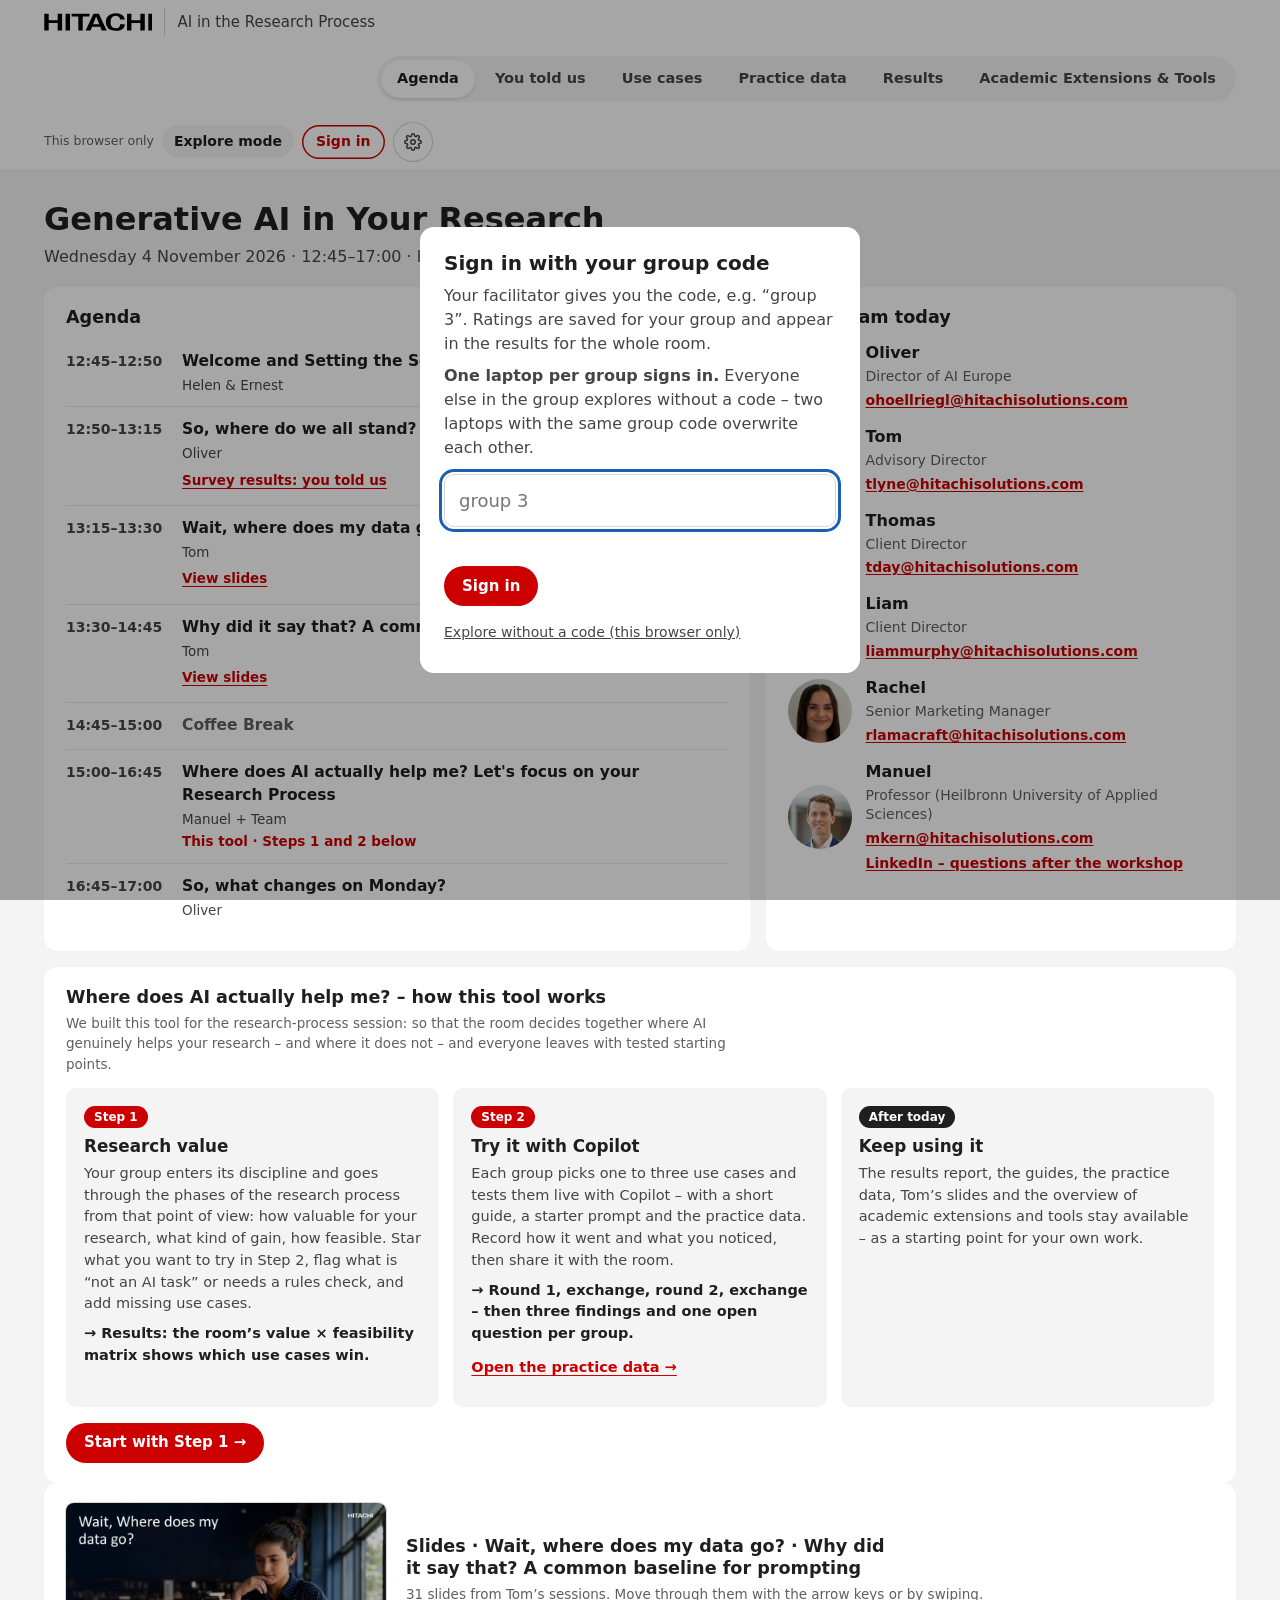
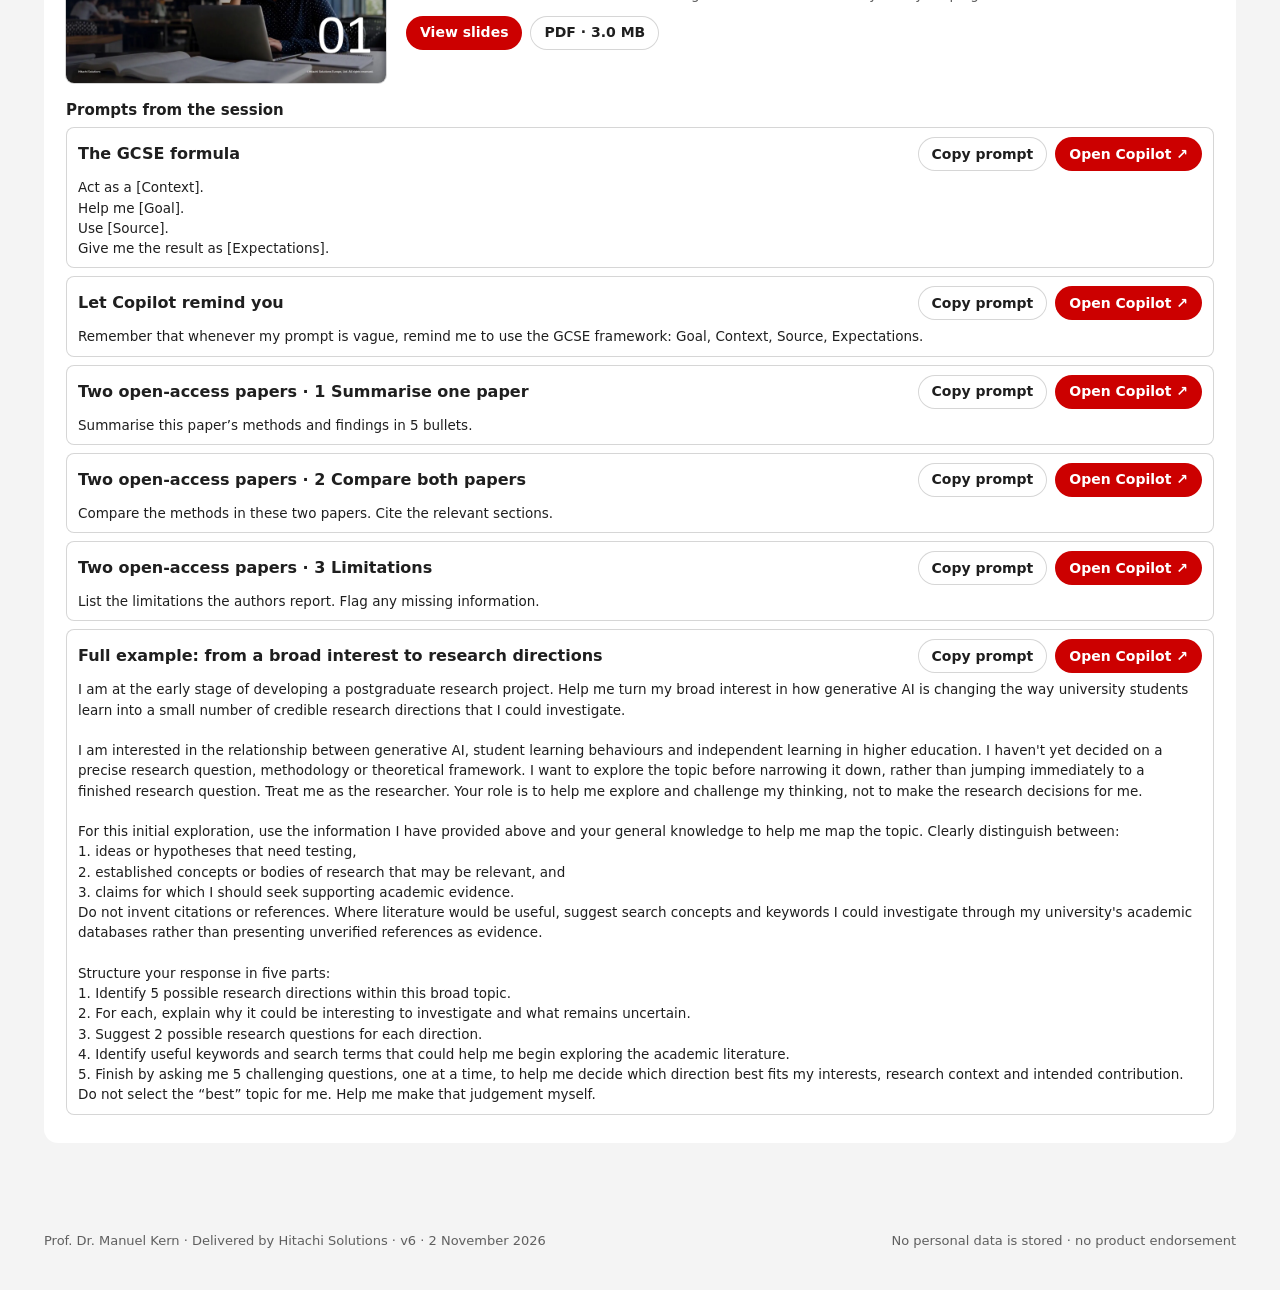
==== commit 581e234e: "Team: add e-mail addresses for all team members Co-Authored-By: Claude Opus 5.5 <noreply@anthropic.c" ====
--- a/index.html
+++ b/index.html
@@ -503,7 +503,7 @@
 .member .avatar{display:grid;place-items:center;background:var(--surface);color:var(--ink);font-weight:700;font-size:18px;box-shadow:inset 0 0 0 1px var(--line)}
 .member b{display:block}
 .member small{display:block;color:var(--muted);font-size:14px;line-height:1.35;margin-top:2px}
-.member .mlink{display:inline-block;margin-top:4px;font-size:14px;font-weight:600;color:var(--red);text-underline-offset:2px}
+.member .mlink{display:block;width:fit-content;margin-top:4px;overflow-wrap:anywhere;font-size:14px;font-weight:600;color:var(--red);text-underline-offset:2px}
 .member .mlink:hover{text-decoration-thickness:2px}
 .steps-ov .sub{max-width:80ch}
 .ov-grid{display:grid;grid-template-columns:1fr 1fr 1fr;gap:14px;margin:14px 0 16px}
@@ -1871,12 +1871,12 @@
  prompts:[["The GCSE formula", "Act as a [Context].\nHelp me [Goal].\nUse [Source].\nGive me the result as [Expectations]."], ["Let Copilot remind you", "Remember that whenever my prompt is vague, remind me to use the GCSE framework: Goal, Context, Source, Expectations."], ["Two open-access papers · 1 Summarise one paper", "Summarise this paper’s methods and findings in 5 bullets."], ["Two open-access papers · 2 Compare both papers", "Compare the methods in these two papers. Cite the relevant sections."], ["Two open-access papers · 3 Limitations", "List the limitations the authors report. Flag any missing information."], ["Full example: from a broad interest to research directions", "I am at the early stage of developing a postgraduate research project. Help me turn my broad interest in how generative AI is changing the way university students learn into a small number of credible research directions that I could investigate.\n\nI am interested in the relationship between generative AI, student learning behaviours and independent learning in higher education. I haven't yet decided on a precise research question, methodology or theoretical framework. I want to explore the topic before narrowing it down, rather than jumping immediately to a finished research question. Treat me as the researcher. Your role is to help me explore and challenge my thinking, not to make the research decisions for me.\n\nFor this initial exploration, use the information I have provided above and your general knowledge to help me map the topic. Clearly distinguish between:\n1. ideas or hypotheses that need testing,\n2. established concepts or bodies of research that may be relevant, and\n3. claims for which I should seek supporting academic evidence.\nDo not invent citations or references. Where literature would be useful, suggest search concepts and keywords I could investigate through my university's academic databases rather than presenting unverified references as evidence.\n\nStructure your response in five parts:\n1. Identify 5 possible research directions within this broad topic.\n2. For each, explain why it could be interesting to investigate and what remains uncertain.\n3. Suggest 2 possible research questions for each direction.\n4. Identify useful keywords and search terms that could help me begin exploring the academic literature.\n5. Finish by asking me 5 challenging questions, one at a time, to help me decide which direction best fits my interests, research context and intended contribution.\nDo not select the “best” topic for me. Help me make that judgement myself."]]};
 // Team: photo = path under assets/team/ once available
 const TEAM = [
- {n:'Oliver', role:'Director of AI Europe', photo:'assets/team/oliver.webp'},
- {n:'Tom', role:'Advisory Director', photo:'assets/team/tom.webp'},
- {n:'Thomas', role:'Client Director', photo:'assets/team/thomas.webp'},
- {n:'Liam', role:'Client Director', photo:'assets/team/liam.webp'},
- {n:'Rachel', role:'Senior Marketing Manager', photo:'assets/team/rachel.webp'},
- {n:'Manuel', role:'Professor (Heilbronn University of Applied Sciences)', photo:'assets/team/manuel.webp', link:'https://www.linkedin.com/in/manuelkern/', linkText:'LinkedIn – questions after the workshop'}
+ {n:'Oliver', mail:'ohoellriegl@hitachisolutions.com', role:'Director of AI Europe', photo:'assets/team/oliver.webp'},
+ {n:'Tom', mail:'tlyne@hitachisolutions.com', role:'Advisory Director', photo:'assets/team/tom.webp'},
+ {n:'Thomas', mail:'tday@hitachisolutions.com', role:'Client Director', photo:'assets/team/thomas.webp'},
+ {n:'Liam', mail:'liammurphy@hitachisolutions.com', role:'Client Director', photo:'assets/team/liam.webp'},
+ {n:'Rachel', mail:'rlamacraft@hitachisolutions.com', role:'Senior Marketing Manager', photo:'assets/team/rachel.webp'},
+ {n:'Manuel', mail:'mkern@hitachisolutions.com', role:'Professor (Heilbronn University of Applied Sciences)', photo:'assets/team/manuel.webp', link:'https://www.linkedin.com/in/manuelkern/', linkText:'LinkedIn – questions after the workshop'}
 ];
 
 const GAINS = [['time','Saves time'],['quality','Better quality'],['new','New possibility'],['learn','I learn']];
@@ -2616,7 +2616,7 @@
     const live = now.day === AGENDA_DAY && now.min >= mins(a) && now.min < mins(b);
     return `<li class="${who ? '' : 'brk'}${live ? ' live' : ''}"><span class="t">${a}–${b}</span><span><b>${esc(title)}</b>${who ? `<small>${esc(who)}</small>` : ''}${i === TOOL_SLOT ? '<small class="here">This tool · Steps 1 and 2 below</small>' : ''}${i === SURVEY_SLOT ? '<small><button type="button" class="linkbtn" data-view="survey">Survey results: you told us</button></small>' : ''}${SLIDES.start[i] ? `<small><button type="button" class="linkbtn" data-slides="${SLIDES.start[i]}">View slides</button></small>` : ''}</span>${live ? '<span class="now">Now</span>' : ''}</li>`;
   }).join('');
-  $('#team').innerHTML = TEAM.map(m => `<div class="member">${m.photo ? `<img src="${esc(m.photo)}" alt="" width="64" height="64">` : `<span class="avatar" aria-hidden="true">${esc(m.n[0])}</span>`}<span><b>${esc(m.n)}</b>${m.role ? `<small>${esc(m.role)}</small>` : ''}${m.link ? `<a class="mlink" href="${esc(m.link)}" target="_blank" rel="noopener">${esc(m.linkText || m.link)}</a>` : ''}</span></div>`).join('');
+  $('#team').innerHTML = TEAM.map(m => `<div class="member">${m.photo ? `<img src="${esc(m.photo)}" alt="" width="64" height="64">` : `<span class="avatar" aria-hidden="true">${esc(m.n[0])}</span>`}<span><b>${esc(m.n)}</b>${m.role ? `<small>${esc(m.role)}</small>` : ''}${m.mail ? `<a class="mlink" href="mailto:${esc(m.mail)}">${esc(m.mail)}</a>` : ''}${m.link ? `<a class="mlink" href="${esc(m.link)}" target="_blank" rel="noopener">${esc(m.linkText || m.link)}</a>` : ''}</span></div>`).join('');
   $('#slidesPanel').innerHTML = `<div class="sl-head"><button type="button" class="sl-thumb" data-slides="1" aria-label="Open the slides"><img src="${slideSrc(1)}" alt="" width="320" height="180" loading="lazy"></button>
     <div><h2>Slides · ${esc(SLIDES.title)}</h2><p class="sub">${SLIDES.n} slides from ${esc(SLIDES.who)}’s sessions. Move through them with the arrow keys or by swiping.</p>
     <div class="row"><button type="button" class="btn btn-primary btn-sm" data-slides="1">View slides</button><a class="btn btn-quiet btn-sm" href="${SLIDES.pdf}" download>PDF · ${mb(SLIDES.pdfSize)}</a></div></div></div>
